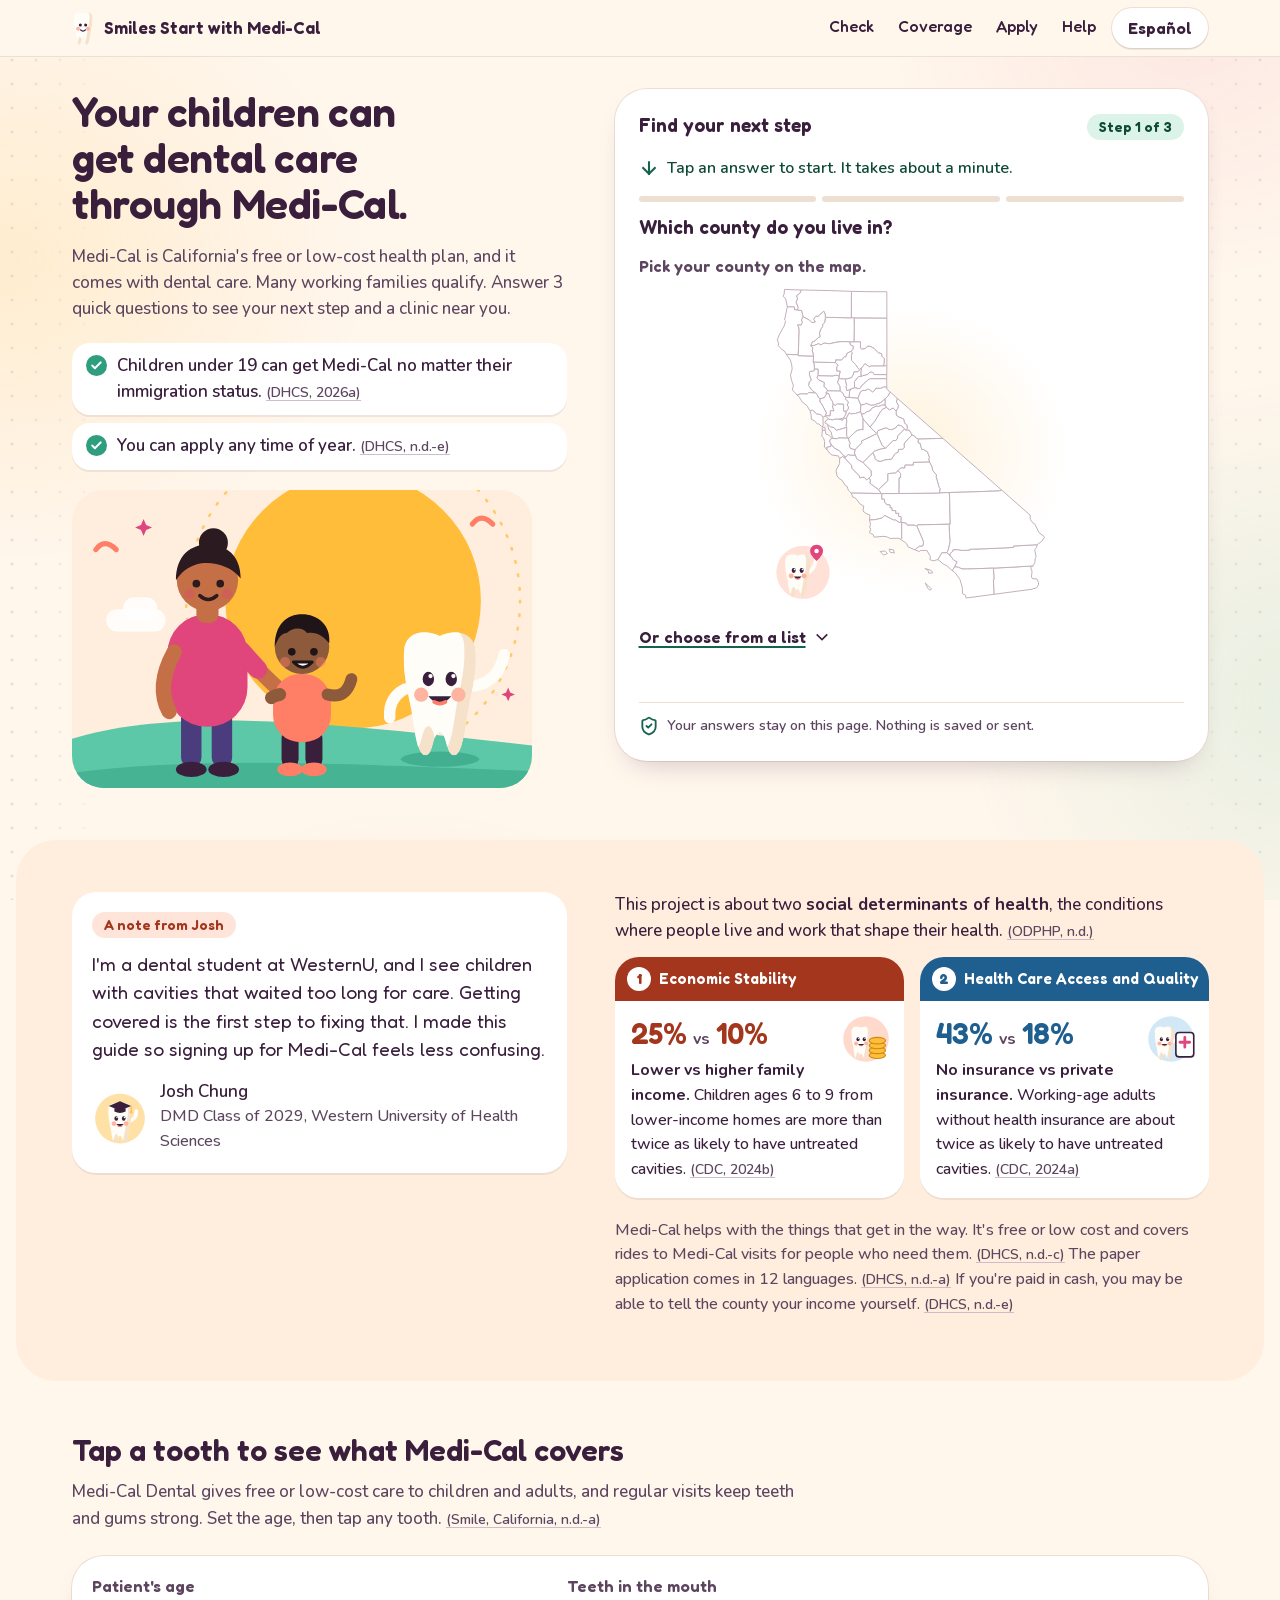
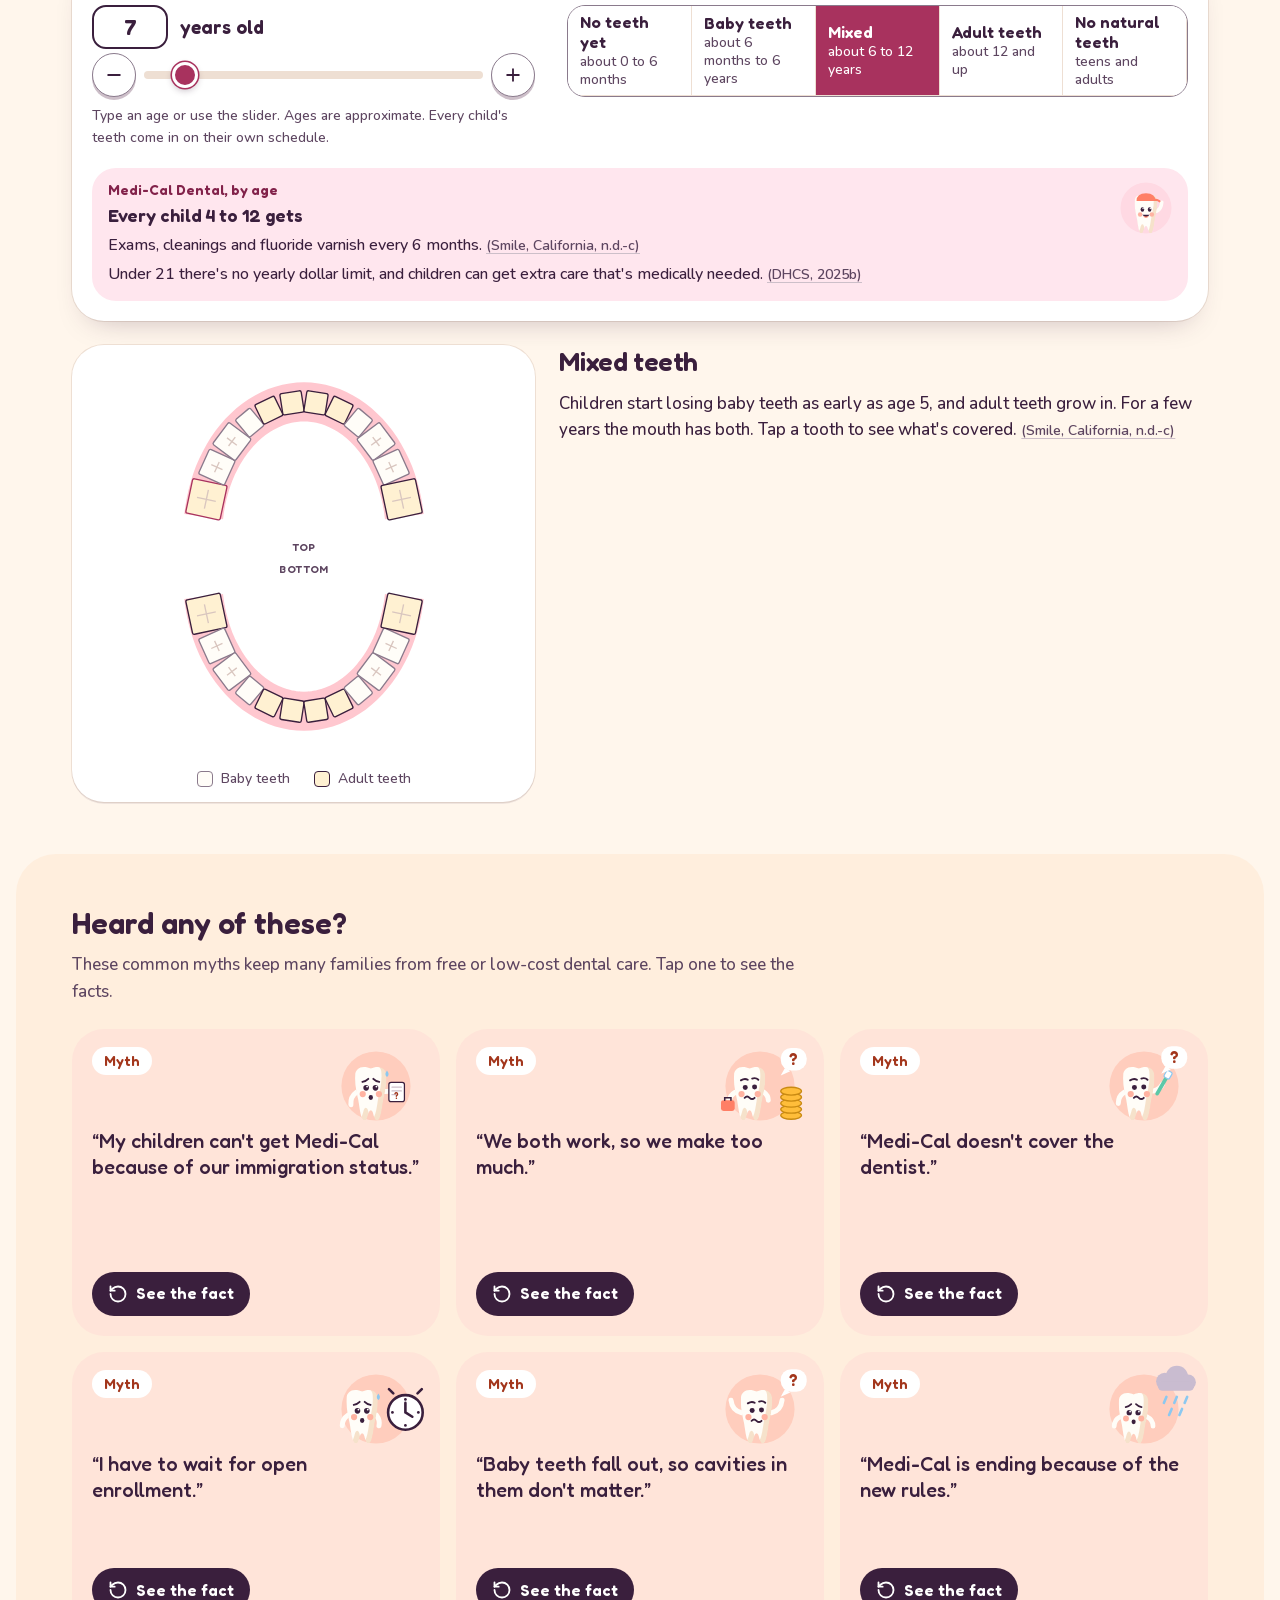
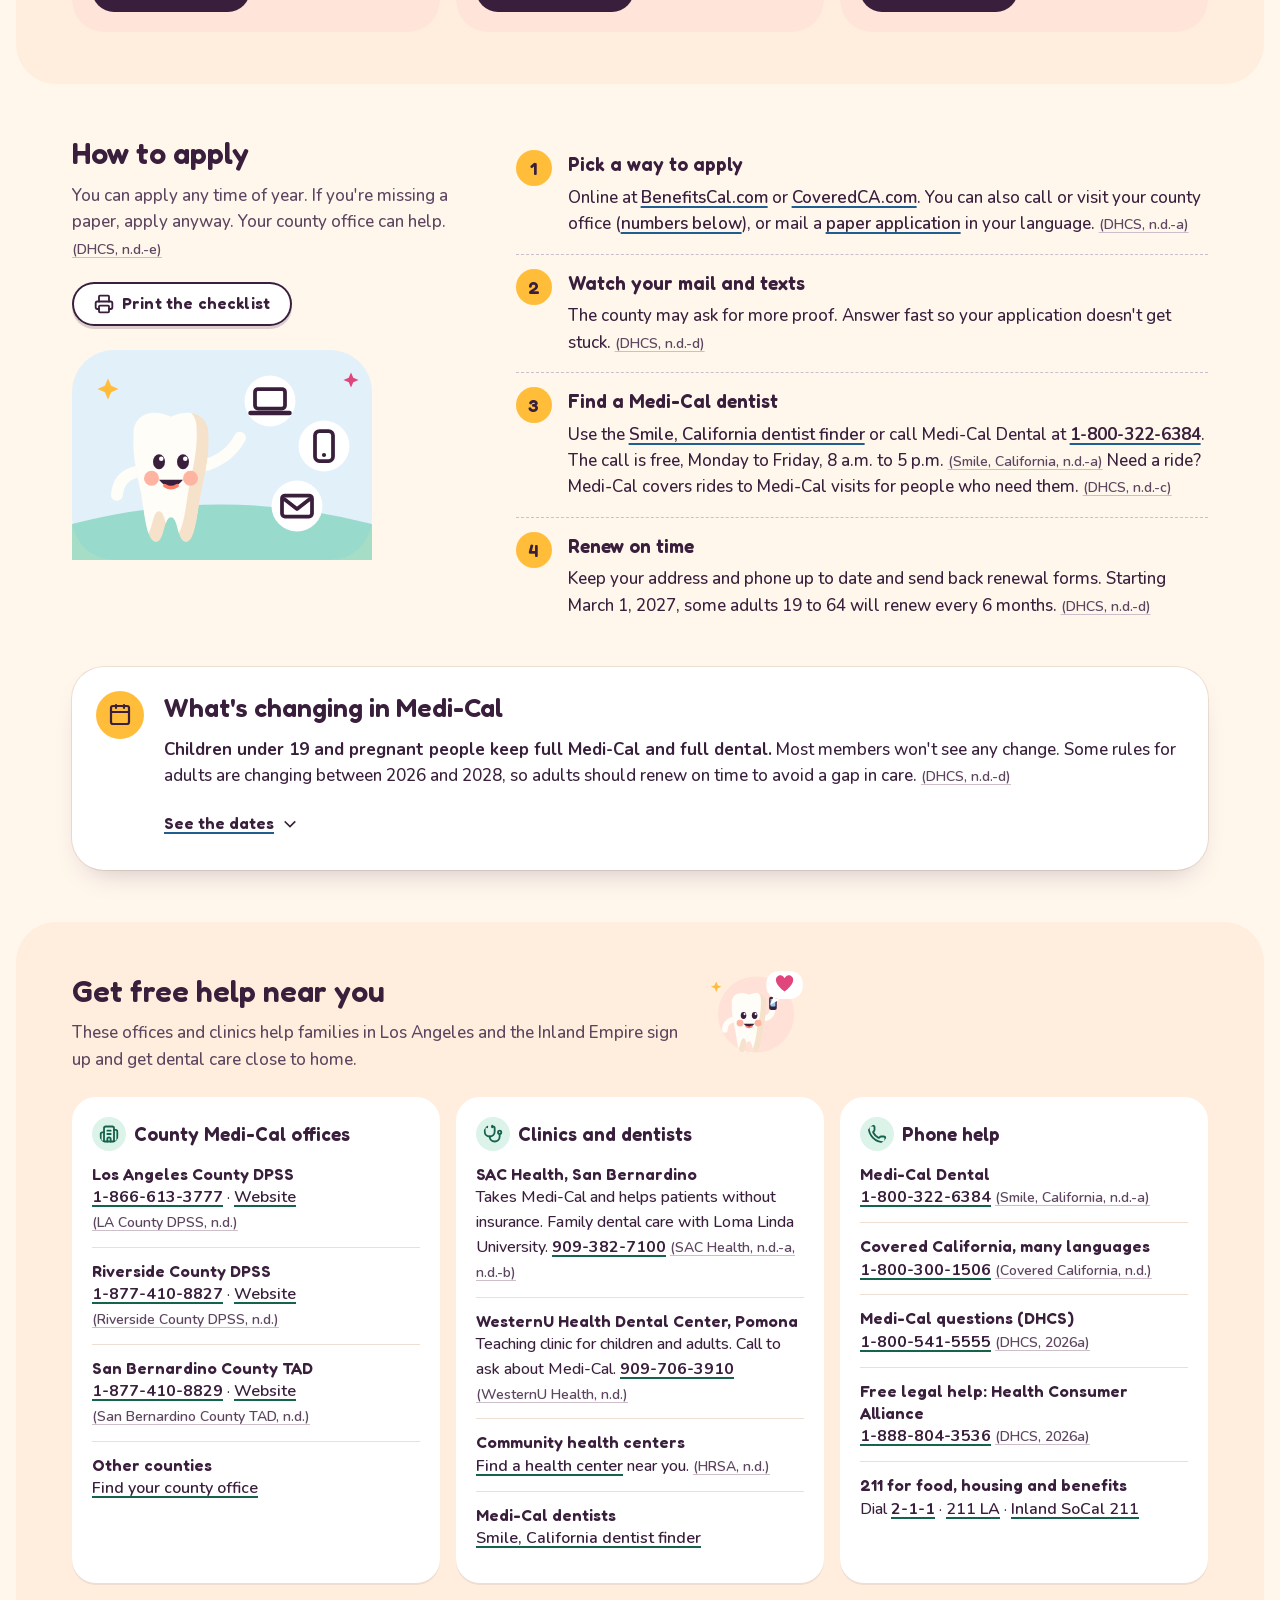
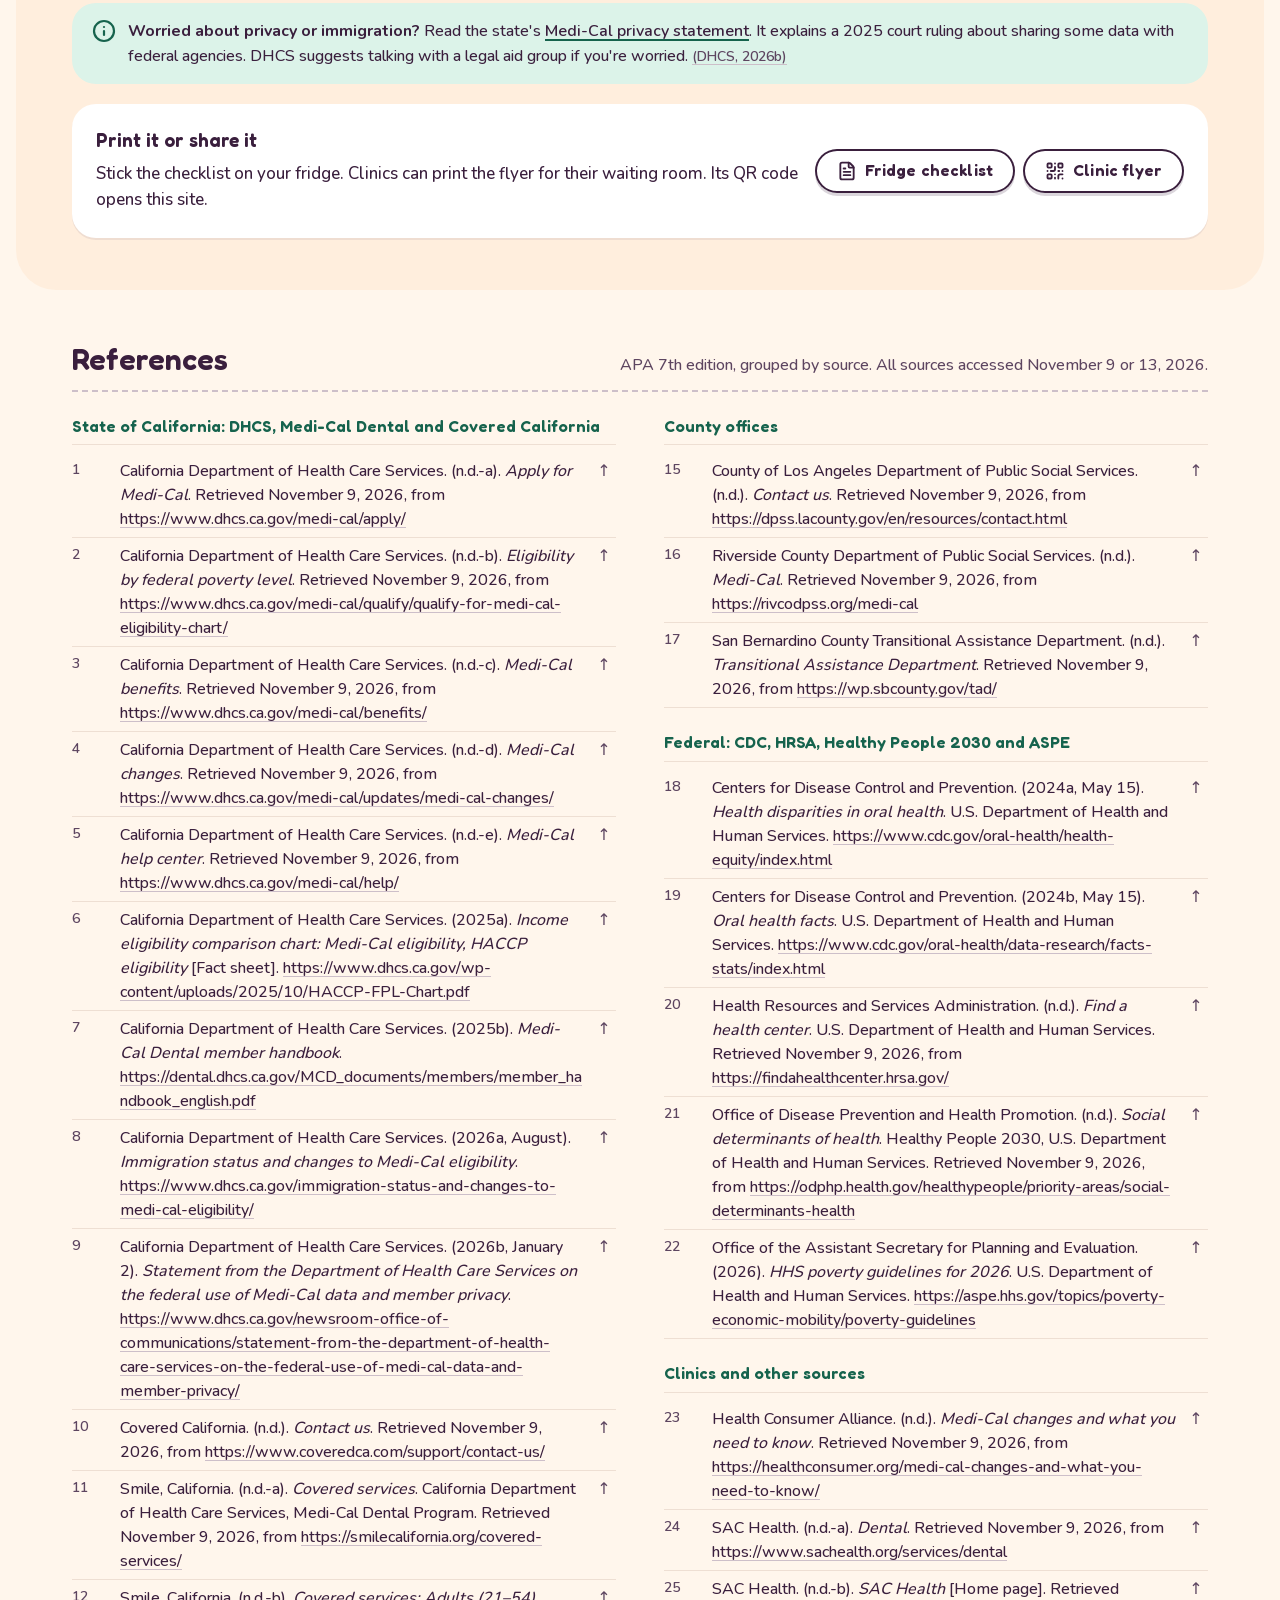
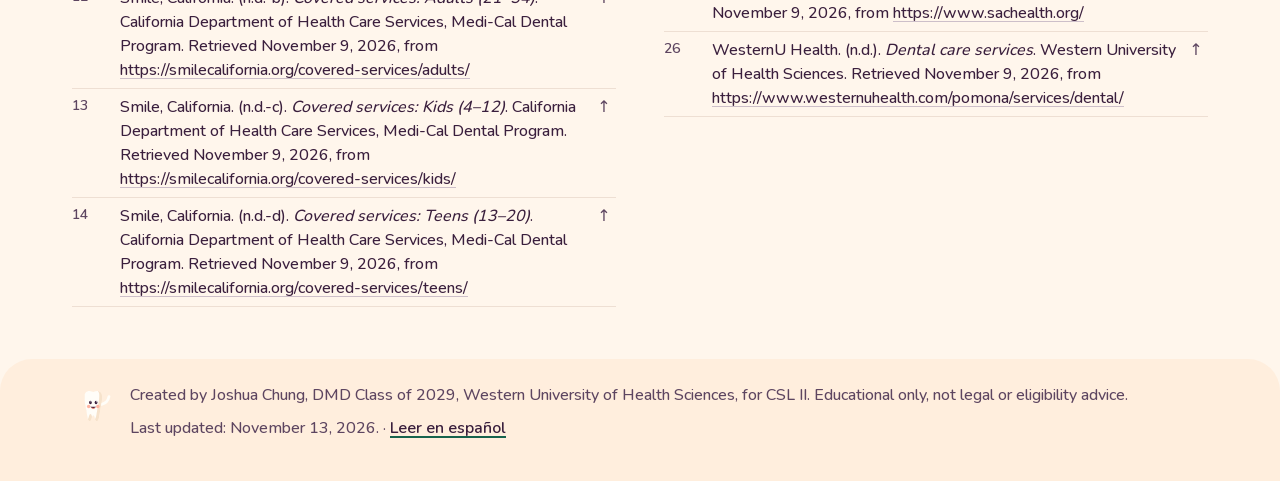
==== index.html @ 00271431 "v5: warm-character re-skin, tooth buddy illustrations site-wide (EN + ES) - Design system v5: cream " ====
<!doctype html>
<html lang="en">
<head>
<meta charset="utf-8">
<meta name="viewport" content="width=device-width, initial-scale=1">
<title>Smiles Start with Medi-Cal</title>
<meta name="description" content="A plain guide for California families without insurance. Answer 3 questions to see if your children can get Medi-Cal, what dental care it covers, and where to get help.">
<script>document.documentElement.classList.add("js");</script>
<script>try{if(!matchMedia("(prefers-reduced-motion: reduce)").matches&&!sessionStorage.getItem("csl2-splash")){sessionStorage.setItem("csl2-splash","1");document.documentElement.classList.add("splash-on")}}catch(e){}</script>
<link rel="preload" href="fonts/nunito.woff2" as="font" type="font/woff2" crossorigin>
<link rel="preload" href="fonts/fredoka.woff2" as="font" type="font/woff2" crossorigin>
<link rel="stylesheet" href="styles.css">
<link rel="alternate" hreflang="es" href="es/index.html">
<link rel="icon" href="data:image/svg+xml,%3Csvg xmlns='http://www.w3.org/2000/svg' viewBox='0 0 24 24' fill='%23fffdf8' stroke='%233a1f3d' stroke-width='2' stroke-linejoin='round'%3E%3Cpath d='M7 3C4.8 3 3 4.8 3 7.5c0 2.4 1 3.8 1.6 6 .6 2.5 1 6.5 2.9 6.5 1.7 0 1.6-4.5 4.5-4.5s2.8 4.5 4.5 4.5c1.9 0 2.3-4 2.9-6.5.6-2.2 1.6-3.6 1.6-6C21 4.8 19.2 3 17 3c-1.8 0-3 1-5 1S8.8 3 7 3z'/%3E%3C/svg%3E">
</head>
<body>
<div class="splash" aria-hidden="true">
  <!--ART:splash--><svg class="splash-art" viewBox="0 0 280 240" focusable="false"><circle class="sp-disc" cx="140" cy="122" r="94" fill="#ffe1a6"/><circle class="sp-ring" cx="140" cy="122" r="110" fill="none" stroke="#ffbd3a" stroke-width="2.5" stroke-dasharray="2 10" stroke-linecap="round"/><g class="sp-bud" transform="translate(41.6 37.7) scale(0.82)"><g class="wave"><path d="M168 118q34-6 42-44" fill="none" stroke="#fffdf8" stroke-width="16" stroke-linecap="round"/></g><path d="M72 122q-24 12-22 40" fill="none" stroke="#fffdf8" stroke-width="16" stroke-linecap="round"/><use href="#bd-body"/><g class="blink"><g fill="#3a1f3d"><ellipse cx="104" cy="108" rx="8" ry="10"/><ellipse cx="136" cy="108" rx="8" ry="10"/></g><circle cx="107" cy="104" r="3" fill="#fff"/><circle cx="139" cy="104" r="3" fill="#fff"/></g><path d="M104 132q16 20 32 0z" fill="#3a1f3d"/><path d="M112 140q8 5 16 0" fill="none" stroke="#ff7f66" stroke-width="5" stroke-linecap="round" stroke-linejoin="round"/></g><g class="sp-spark s1"><path d="M236 38L239.6 46.4L248 50L239.6 53.6L236 62L232.4 53.6L224 50L232.4 46.4Z" fill="#e0457b"/></g><g class="sp-spark s2"><path d="M44 64L47.0 71.0L54 74L47.0 77.0L44 84L41.0 77.0L34 74L41.0 71.0Z" fill="#ffbd3a"/></g><g class="sp-spark s3"><path d="M236 172L238.4 177.6L244 180L238.4 182.4L236 188L233.6 182.4L228 180L233.6 177.6Z" fill="#2f9d7e"/></g></svg><!--/ART:splash-->
</div>
<svg class="sprite" aria-hidden="true" focusable="false">
  <defs><!--ART:defs--><path id="bd-tooth" d="M70 70C70 45 95 36 120 48 145 36 170 45 170 70 172 100 165 125 160 150 155 180 152 215 140 215 128 215 130 182 120 182 110 182 112 215 100 215 88 215 85 180 80 150 75 125 68 100 70 70Z"/><clipPath id="bd-clip"><use href="#bd-tooth"/></clipPath><g id="bd-body"><g clip-path="url(#bd-clip)"><use href="#bd-tooth" fill="#f6e2cb"/><use href="#bd-tooth" fill="#fffdf8" transform="translate(-16 -8)"/></g><circle cx="94" cy="130" r="10" fill="#ffb3a1"/><circle cx="146" cy="130" r="10" fill="#ffb3a1"/></g><!--/ART:defs--></defs>
  <symbol id="i-tooth" viewBox="0 0 24 24"><path pathLength="1" d="M7 3C4.8 3 3 4.8 3 7.5c0 2.4 1 3.8 1.6 6 .6 2.5 1 6.5 2.9 6.5 1.7 0 1.6-4.5 4.5-4.5s2.8 4.5 4.5 4.5c1.9 0 2.3-4 2.9-6.5.6-2.2 1.6-3.6 1.6-6C21 4.8 19.2 3 17 3c-1.8 0-3 1-5 1S8.8 3 7 3z"/></symbol>
  <symbol id="i-phone" viewBox="0 0 24 24"><path d="M13.832 16.568a1 1 0 0 0 1.213-.303l.355-.465A2 2 0 0 1 17 15h3a2 2 0 0 1 2 2v3a2 2 0 0 1-2 2A18 18 0 0 1 2 4a2 2 0 0 1 2-2h3a2 2 0 0 1 2 2v3a2 2 0 0 1-.8 1.6l-.468.351a1 1 0 0 0-.292 1.233 14 14 0 0 0 6.392 6.384"/></symbol>
  <symbol id="i-pin" viewBox="0 0 24 24"><path d="M20 10c0 4.993-5.539 10.193-7.399 11.799a1 1 0 0 1-1.202 0C9.539 20.193 4 14.993 4 10a8 8 0 0 1 16 0"/><circle cx="12" cy="10" r="3"/></symbol>
  <symbol id="i-print" viewBox="0 0 24 24"><path d="M6 18H4a2 2 0 0 1-2-2v-5a2 2 0 0 1 2-2h16a2 2 0 0 1 2 2v5a2 2 0 0 1-2 2h-2"/><path d="M6 9V3a1 1 0 0 1 1-1h10a1 1 0 0 1 1 1v6"/><rect x="6" y="14" width="12" height="8" rx="1"/></symbol>
  <symbol id="i-check" viewBox="0 0 24 24"><path d="M20 6 9 17l-5-5"/></symbol>
  <symbol id="i-right" viewBox="0 0 24 24"><path d="M5 12h14"/><path d="m12 5 7 7-7 7"/></symbol>
  <symbol id="i-left" viewBox="0 0 24 24"><path d="m12 19-7-7 7-7"/><path d="M19 12H5"/></symbol>
  <symbol id="i-reset" viewBox="0 0 24 24"><path d="M3 12a9 9 0 1 0 9-9 9.75 9.75 0 0 0-6.74 2.74L3 8"/><path d="M3 3v5h5"/></symbol>
  <symbol id="i-shield" viewBox="0 0 24 24"><path d="M20 13c0 5-3.5 7.5-7.66 8.95a1 1 0 0 1-.67-.01C7.5 20.5 4 18 4 13V6a1 1 0 0 1 1-1c2 0 4.5-1.2 6.24-2.72a1.17 1.17 0 0 1 1.52 0C14.51 3.81 17 5 19 5a1 1 0 0 1 1 1z"/><path d="m9 12 2 2 4-4"/></symbol>
  <symbol id="i-qr" viewBox="0 0 24 24"><rect width="5" height="5" x="3" y="3" rx="1"/><rect width="5" height="5" x="16" y="3" rx="1"/><rect width="5" height="5" x="3" y="16" rx="1"/><path d="M21 16h-3a2 2 0 0 0-2 2v3"/><path d="M21 21v.01"/><path d="M12 7v3a2 2 0 0 1-2 2H7"/><path d="M3 12h.01"/><path d="M12 3h.01"/><path d="M12 16v.01"/><path d="M16 12h1"/><path d="M21 12v.01"/><path d="M12 21v-1"/></symbol>
  <symbol id="i-info" viewBox="0 0 24 24"><circle cx="12" cy="12" r="10"/><path d="M12 16v-4"/><path d="M12 8h.01"/></symbol>
  <symbol id="i-building" viewBox="0 0 24 24"><path d="M10 12h4"/><path d="M10 8h4"/><path d="M14 21v-3a2 2 0 0 0-4 0v3"/><path d="M6 10H4a2 2 0 0 0-2 2v7a2 2 0 0 0 2 2h16a2 2 0 0 0 2-2V9a2 2 0 0 0-2-2h-2"/><path d="M6 21V5a2 2 0 0 1 2-2h8a2 2 0 0 1 2 2v16"/></symbol>
  <symbol id="i-steth" viewBox="0 0 24 24"><path d="M11 2v2"/><path d="M5 2v2"/><path d="M5 3H4a2 2 0 0 0-2 2v4a6 6 0 0 0 12 0V5a2 2 0 0 0-2-2h-1"/><path d="M8 15a6 6 0 0 0 12 0v-3"/><circle cx="20" cy="10" r="2"/></symbol>
  <symbol id="i-file" viewBox="0 0 24 24"><path d="M6 22a2 2 0 0 1-2-2V4a2 2 0 0 1 2-2h8a2.4 2.4 0 0 1 1.704.706l3.588 3.588A2.4 2.4 0 0 1 20 8v12a2 2 0 0 1-2 2z"/><path d="M14 2v5a1 1 0 0 0 1 1h5"/><path d="M10 9H8"/><path d="M16 13H8"/><path d="M16 17H8"/></symbol>
  <symbol id="i-minus" viewBox="0 0 24 24"><path d="M5 12h14"/></symbol>
  <symbol id="i-plus" viewBox="0 0 24 24"><path d="M5 12h14"/><path d="M12 5v14"/></symbol>
  <symbol id="i-calendar" viewBox="0 0 24 24"><path d="M8 2v3"/><path d="M16 2v3"/><rect x="3" y="3" width="18" height="18" rx="2"/><path d="M3 9h18"/></symbol>
</svg>

<a class="skip" href="#main">Skip to main content</a>

<header class="site-header">
  <div class="wrap header-row">
    <a class="brand" href="#top">
      <!--ART:brand--><svg class="brand-mark" viewBox="62 32 116 188" aria-hidden="true" focusable="false"><use href="#bd-body"/><g fill="#3a1f3d"><circle cx="106" cy="110" r="8"/><circle cx="134" cy="110" r="8"/></g><path d="M107 136q13 13 26 0" fill="none" stroke="#3a1f3d" stroke-width="7" stroke-linecap="round" stroke-linejoin="round"/></svg><!--/ART:brand-->
      <span>Smiles Start with <span class="nowrap">Medi-Cal</span></span>
    </a>
    <nav class="site-nav" aria-label="Sections">
      <ul>
        <li><a href="#check">Check</a></li>
        <li><a href="#coverage">Coverage</a></li>
        <li><a href="#apply">Apply</a></li>
        <li><a href="#help">Help</a></li>
      </ul>
    </nav>
    <a class="lang" href="es/index.html" hreflang="es" lang="es">Español</a>
  </div>
</header>

<main id="main">
<div id="top"></div>

<!-- CHECK: hero + guided flow -->
<section id="check" class="hero" aria-labelledby="hero-h">
  <div class="wrap hero-grid">
    <div class="hero-copy">
      <h1 id="hero-h">Your children can get dental care through Medi-Cal.</h1>
      <p class="lead">Medi-Cal is California's free or low-cost health plan, and it comes with dental care. Many working families qualify. Answer 3 quick questions to see your next step and a clinic near you.</p>
      <ul class="facts">
        <li><svg class="ic" aria-hidden="true"><use href="#i-check"/></svg><span>Children under 19 can get Medi-Cal no matter their immigration status. <a class="cite" id="c-dhcs-imm-1" href="#ref-dhcs-imm">(DHCS, 2026a)</a></span></li>
        <li><svg class="ic" aria-hidden="true"><use href="#i-check"/></svg><span>You can apply any time of year. <a class="cite" id="c-dhcs-help-1" href="#ref-dhcs-help">(DHCS, n.d.-e)</a></span></li>
      </ul>
      <!--ART:hero--><div class="hero-art" aria-hidden="true"><svg class="hero-scene" viewBox="0 60 540 350" aria-hidden="true" focusable="false"><rect y="60" width="540" height="350" fill="#ffeedd"/><circle cx="330" cy="190" r="150" fill="#ffbd3a"/><circle cx="330" cy="190" r="196" fill="none" stroke="#ffbd3a" stroke-width="3" stroke-dasharray="2 14" stroke-linecap="round" opacity=".7"/><path d="M28 130q10-14 24 0M470 100q10-14 24 0" fill="none" stroke="#ff7f66" stroke-width="6" stroke-linecap="round" stroke-linejoin="round"/><path d="M84 94L87.0 101.0L94 104L87.0 107.0L84 114L81.0 107.0L74 104L81.0 101.0Z" fill="#e0457b"/><path d="M512 292L514.4 297.6L520 300L514.4 302.4L512 308L509.6 302.4L504 300L509.6 297.6Z" fill="#e0457b"/><rect x="40" y="200" width="70" height="26" rx="13" fill="#fff" opacity=".85"/><rect x="60" y="186" width="40" height="26" rx="13" fill="#fff" opacity=".85"/><path d="M0 352C120 316 280 330 540 360V410H0Z" fill="#5cc8a8"/><path d="M0 392C160 372 320 382 540 390V410H0Z" fill="#46b393"/><g><rect x="128" y="316" width="24" height="70" rx="12" fill="#4b3c7d"/><rect x="164" y="316" width="24" height="70" rx="12" fill="#4b3c7d"/><ellipse cx="140" cy="388" rx="18" ry="9" fill="#3a1f3d"/><ellipse cx="178" cy="388" rx="18" ry="9" fill="#3a1f3d"/><rect x="112" y="206" width="94" height="132" rx="46" fill="#e0457b"/><path d="M120 250q-22 40-6 70" fill="none" stroke="#c46f45" stroke-width="18" stroke-linecap="round"/><path d="M198 248q30 34 52 52" fill="none" stroke="#c46f45" stroke-width="18" stroke-linecap="round"/><path d="M198 248q28 32 44 46" fill="none" stroke="#e0457b" stroke-width="22" stroke-linecap="round" stroke-dasharray="30 200"/><rect x="146" y="188" width="26" height="28" rx="10" fill="#c46f45"/><circle cx="159" cy="166" r="36" fill="#c46f45"/><path d="M122 166c0-30 18-42 38-42s38 12 38 40c-10-14-30-20-46-18-12 2-22 8-30 20z" fill="#2b1a1f"/><circle cx="166" cy="122" r="17" fill="#2b1a1f"/><g class="blink"><circle cx="146" cy="170" r="4.5" fill="#2b1a1f"/><circle cx="174" cy="170" r="4.5" fill="#2b1a1f"/></g><path d="M150 184q10 9 20 0" fill="none" stroke="#2b1a1f" stroke-width="4" stroke-linecap="round"/><circle cx="138" cy="182" r="6" fill="#e0457b" opacity=".35"/><circle cx="182" cy="182" r="6" fill="#e0457b" opacity=".35"/></g><g><rect x="246" y="342" width="20" height="44" rx="10" fill="#3a1f3d"/><rect x="274" y="342" width="20" height="44" rx="10" fill="#3a1f3d"/><ellipse cx="256" cy="388" rx="15" ry="8" fill="#ff7f66"/><ellipse cx="284" cy="388" rx="15" ry="8" fill="#ff7f66"/><rect x="236" y="276" width="68" height="80" rx="32" fill="#ff7f66"/><path d="M244 300q-8 2-10 4" fill="none" stroke="#8d5a3b" stroke-width="15" stroke-linecap="round"/><path d="M300 300q22 6 28-18" fill="none" stroke="#8d5a3b" stroke-width="14" stroke-linecap="round"/><circle cx="270" cy="244" r="32" fill="#8d5a3b"/><path d="M238 244c0-26 14-38 32-38s34 12 32 34c-8-10-16-14-26-12-6-8-18-6-24 0-6 0-10 6-14 16z" fill="#1f1418"/><g class="blink"><circle cx="258" cy="250" r="4.5" fill="#1f1418"/><circle cx="284" cy="250" r="4.5" fill="#1f1418"/></g><path d="M260 262q11 12 22 0z" fill="#fff" stroke="#1f1418" stroke-width="3.5" stroke-linejoin="round"/><circle cx="250" cy="262" r="6" fill="#ff7f66" opacity=".45"/><circle cx="292" cy="262" r="6" fill="#ff7f66" opacity=".45"/></g><ellipse cx="432" cy="376" rx="46" ry="9" fill="#2f9d7e" opacity=".55"/></svg><svg class="hero-buddy" viewBox="370 180 170 200" aria-hidden="true" focusable="false"><g transform="translate(331.2 191.4) scale(0.84)"><g class="wave"><path d="M168 118q34-6 42-44" fill="none" stroke="#fffdf8" stroke-width="16" stroke-linecap="round"/></g><path d="M72 122q-24 12-22 40" fill="none" stroke="#fffdf8" stroke-width="16" stroke-linecap="round"/><use href="#bd-body"/><g class="blink"><g fill="#3a1f3d"><ellipse cx="104" cy="108" rx="8" ry="10"/><ellipse cx="136" cy="108" rx="8" ry="10"/></g><circle cx="107" cy="104" r="3" fill="#fff"/><circle cx="139" cy="104" r="3" fill="#fff"/></g><path d="M104 132q16 20 32 0z" fill="#3a1f3d"/><path d="M112 140q8 5 16 0" fill="none" stroke="#ff7f66" stroke-width="5" stroke-linecap="round" stroke-linejoin="round"/></g></svg></div><!--/ART:hero-->
    </div>

    <div class="flow" id="flow">
      <noscript><p class="flow-noscript">This check needs JavaScript. You can still read the <a href="#coverage">coverage</a>, <a href="#apply">how to apply</a> and <a href="#help">where to get help</a> sections below.</p></noscript>
      <div class="flow-head">
        <p class="flow-title">Find your next step</p>
        <p class="flow-progress" id="flow-progress" aria-live="polite" data-done="All set">Step 1 of 3</p>
      </div>
      <p class="flow-hint">Tap an answer to start. It takes about a minute.</p>
      <div class="flow-bar" aria-hidden="true"><span></span><span></span><span></span></div>

      <fieldset class="step" data-step="1">
        <legend tabindex="-1">Which county do you live in?</legend>
        <!--MAP-->
        <div class="county-map" data-label="{name} County">
          <p class="map-label" aria-hidden="true" data-idle="Pick your county on the map.">Pick your county on the map.</p>
          <div class="map-box">
            <svg class="ca-map" viewBox="0 0 400 461" role="group" aria-label="Map of California's 58 counties. Pick yours.">
              <g class="ctys"><path id="cty-06001" class="cty" d="M76.1 201.8 78.4 210.3 81.6 213 83.4 220.8 86.1 223 90.5 223.4 93.1 222.1 107.8 222.5 104.7 219.5 104.8 206.3 89.4 210.7 86.2 206.8 81.2 205.8Z" data-county="other" data-name="Alameda" tabindex="0" role="button" aria-label="Alameda County"/><path id="cty-06003" class="cty" d="M161.5 164.1 161.5 173.3 163.5 177 168.4 180.7 173.5 177.9 177.9 182.2 180.8 178.1 181.5 173.8 178.6 168.8 179.8 163.5 167.8 153 168.7 154.6 165.5 160.6Z" data-county="other" data-name="Alpine" tabindex="0" role="button" aria-label="Alpine County"/><path id="cty-06005" class="cty" d="M125.4 173.2 125.3 183.3 126.5 186.9 130.8 186.3 133.6 183.9 140.3 181.4 141.2 178.7 148.2 175.1 151.7 175.5 156.3 173.8 161.5 173.3 161.5 164.1 155.2 169.7 144.9 173.2 140.5 173.6 133.6 170.7 130.7 172.5Z" data-county="other" data-name="Amador" tabindex="0" role="button" aria-label="Amador County"/><path id="cty-06007" class="cty" d="M111.1 93.8 105.6 96.2 103.3 101.9 101.1 101.7 97.3 106.5 88.4 106.3 88.3 110.5 91.7 114.5 90 116.6 89.9 123.2 95 123.2 93.6 130.5 92.9 134.4 103.5 135 111.6 133 114.4 128.9 115.6 124.3 121.4 124.1 124.1 120.7 121.9 119.2 117.8 113.1 111.9 107.3 111.7 100.4 113.2 95.9Z" data-county="other" data-name="Butte" tabindex="0" role="button" aria-label="Butte County"/><path id="cty-06009" class="cty" d="M126.5 186.9 129 194 139.3 206 146.5 197.4 153.9 184.9 157.5 179.9 163.5 177 161.5 173.3 156.3 173.8 151.7 175.5 148.2 175.1 141.2 178.7 140.3 181.4 133.6 183.9 130.8 186.3Z" data-county="other" data-name="Calaveras" tabindex="0" role="button" aria-label="Calaveras County"/><path id="cty-06011" class="cty" d="M62 129.8 60.5 133.1 63.5 136.4 71.5 140.1 70.8 145.9 73.8 148.1 76.3 152.3 95.2 152.7 94.9 145.6 91.4 140.3 92.9 134.4 93.6 130.5 89.3 129 84.5 130.2Z" data-county="other" data-name="Colusa" tabindex="0" role="button" aria-label="Colusa County"/><path id="cty-06013" class="cty" d="M78.1 194 74.1 196.4 72.3 199.8 76.1 201.8 81.2 205.8 86.2 206.8 89.4 210.7 104.8 206.3 104 204.1 105 196.6 104.2 192.9 100.7 192.9 98.3 195.9 93.4 194.1 88.7 194 83.4 195.3Z" data-county="other" data-name="Contra Costa" tabindex="0" role="button" aria-label="Contra Costa County"/><path id="cty-06015" class="cty" d="M12.6 2 12 9.3 10.5 12.3 14.4 16 16.8 27.8 27.5 28.3 27.3 32.4 31.3 32.4 33.1 29 29.9 21.2 31.9 15.9 30.6 11.4 35.8 7.5 37.6 2.9 26.6 2.7Z" data-county="other" data-name="Del Norte" tabindex="0" role="button" aria-label="Del Norte County"/><path id="cty-06017" class="cty" d="M164.1 146.5 158.8 146.5 155.2 148.6 147.8 148.4 146.5 151.4 143 153.8 136.8 149.5 131.9 151.9 128.9 151.4 125.1 153.6 121.2 163.4 125.4 173.2 130.7 172.5 133.6 170.7 140.5 173.6 144.9 173.2 155.2 169.7 161.5 164.1 165.5 160.6 168.7 154.6 167.8 153 164.2 149.8Z" data-county="other" data-name="El Dorado" tabindex="0" role="button" aria-label="El Dorado County"/><path id="cty-06019" class="cty" d="M128.7 258.5 140.8 270.8 141 278.4 137.8 281.4 139.8 284.5 138.9 289.1 151.9 298.8 165.8 285.6 165.8 275 177.2 274.1 180.8 270.8 184.9 266.6 191.1 266.6 191.1 262.4 203.5 262.5 203.5 258.4 227.6 257.9 226.4 253.6 227.5 251 224.4 242.8 218.4 239.2 215.9 239 213.5 230 210.7 229.3 211.1 223.5 208 222.8 205.6 219.4 201.6 217.7 191.6 228 189.7 231.1 190 236.1 187.8 238.9 181.4 239.1 181 243 176.1 245.6 171.2 253.5 161.1 254.6 155.2 256.8 150.6 256 146.6 252.7 146.8 250.4 143.3 244Z" data-county="other" data-name="Fresno" tabindex="0" role="button" aria-label="Fresno County"/><path id="cty-06021" class="cty" d="M55.2 109.6 56.7 113.9 56.8 120.1 62.4 120.3 62 129.8 84.5 130.2 89.3 129 93.6 130.5 95 123.2 89.9 123.2 90 116.6 91.7 114.5 88.3 110.5Z" data-county="other" data-name="Glenn" tabindex="0" role="button" aria-label="Glenn County"/><path id="cty-06023" class="cty" d="M16.8 27.8 12.7 47.5 14.2 48.8 12.2 56 5.3 68.2 2 76.7 4 82.7 3.3 85.3 9.5 91.9 12.3 93.2 15.3 98.3 33 99 34.3 64.5 34 59.2 32.2 54.6 37 55.1 39.1 51.1 37.9 47.4 40.1 42.5 38 33.4 31.3 32.4 27.3 32.4 27.5 28.3Z" data-county="other" data-name="Humboldt" tabindex="0" role="button" aria-label="Humboldt County"/><path id="cty-06025" class="cty" d="M322.1 415 323 431.9 322.1 431.9 322.9 453.8 379.1 446.3 386.3 444 388.9 439.6 388.9 436.3 386.5 431 380.2 430.8 378.5 428.1 379.3 419.7 377.1 413.7 380.9 411.7 347 413.8Z" data-county="other" data-name="Imperial" tabindex="0" role="button" aria-label="Imperial County"/><path id="cty-06027" class="cty" d="M211.1 223.5 210.7 229.3 213.5 230 215.9 239 218.4 239.2 224.4 242.8 227.5 251 226.4 253.6 227.6 257.9 231 265.1 232.1 270.3 237.7 276.9 237.1 279.3 241.7 295.5 242.9 296.8 242.2 303.7 256.8 303 284.2 302.3 331.1 300.6 334.5 299.6 326.4 292.5 273.4 245.9 247.2 222.8Z" data-county="other" data-name="Inyo" tabindex="0" role="button" aria-label="Inyo County"/><path id="cty-06029" class="cty" d="M156.6 304.5 156.6 312.9 160.8 313 160.8 317.2 164.5 321.4 168.9 321.4 168.9 325.6 171.7 325.6 171.7 329.8 177.3 329.9 177.3 334.1 181.8 333.8 181.5 338.2 185.1 338.8 185.1 347.2 186.2 347.2 192.9 348.6 194.3 351.3 204.7 351.4 208.6 352.4 209.6 351 256.7 349.9 258.1 349.9 257.3 314.2 256.8 303 242.2 303.7 182.3 304.5Z" data-county="other" data-name="Kern" tabindex="0" role="button" aria-label="Kern County"/><path id="cty-06031" class="cty" d="M151.9 298.8 155.8 304.5 156.6 304.5 182.3 304.5 182.5 281.3 184.6 281.3 184.6 275 180.8 270.8 177.2 274.1 165.8 275 165.8 285.6Z" data-county="other" data-name="Kings" tabindex="0" role="button" aria-label="Kings County"/><path id="cty-06033" class="cty" d="M56.8 120.1 56.5 122.6 50.1 123.6 49.4 128.2 52.2 136.6 49 139.5 48.3 144.4 52.4 150.5 58.1 155.4 60.8 157.7 62.7 162.1 65.2 164.2 71.3 162.7 74.9 157 74.2 155.2 76.3 152.3 73.8 148.1 70.8 145.9 71.5 140.1 63.5 136.4 60.5 133.1 62 129.8 62.4 120.3Z" data-county="other" data-name="Lake" tabindex="0" role="button" aria-label="Lake County"/><path id="cty-06035" class="cty" d="M115.7 44.2 115.9 58.4 115.4 79.8 125.2 79.8 125 89 127.2 90.7 132 89.8 136 86.2 140.2 86.7 145.3 89.5 151.6 96 156.4 97.4 156.7 100.9 160.2 104.5 160.2 111.5 158.7 115.6 164.2 114.9 164.3 77.5 164.2 44.5Z" data-county="other" data-name="Lassen" tabindex="0" role="button" aria-label="Lassen County"/><path id="cty-06037" class="cty" d="M220.5 415.4 225.2 418.1 226.2 422.5 232.5 422 230.1 418.6ZM220.8 436.8 225.3 445.4 228.2 447.8 230.5 445.9ZM208.6 352.4 218.6 376.2 217.5 382.2 212.6 382.3 206.6 386.8 206.4 388.2 212.1 390.3 214.5 388.8 223.5 388.8 228.7 397.7 228.1 402.5 232.9 404.2 239.9 402.3 245.7 392.4 253.1 392.2 255.1 388.5 258.1 375.6 257 362.7 256.7 349.9 209.6 351Z" data-county="la" data-name="Los Angeles" tabindex="0" role="button" aria-label="Los Angeles County"/><path id="cty-06039" class="cty" d="M143.3 244 146.8 250.4 146.6 252.7 150.6 256 155.2 256.8 161.1 254.6 171.2 253.5 176.1 245.6 181 243 181.4 239.1 187.8 238.9 190 236.1 189.7 231.1 191.6 228 201.6 217.7 197.6 210.6 192.1 210.4 190.6 208.6 180.1 219.1 180.1 222.3 177.6 226 173.3 226 162.2 237.3 155.4 238.3 145.9 241.5Z" data-county="other" data-name="Madera" tabindex="0" role="button" aria-label="Madera County"/><path id="cty-06041" class="cty" d="M50.4 181.9 52.1 187.7 52.4 194.7 56.9 196.5 61.3 201.6 63.1 201.1 67.8 205.4 69.8 204.8 69.6 191.4 66.7 187.6 60.3 186.4 54.1 180.8Z" data-county="other" data-name="Marin" tabindex="0" role="button" aria-label="Marin County"/><path id="cty-06043" class="cty" d="M190.6 208.6 186.1 204.3 180.7 202.7 176.9 207.5 171.5 209.7 167.8 209.6 163.2 207 151 211.2 149.4 215.6 157.3 233.5 162.2 237.3 173.3 226 177.6 226 180.1 222.3 180.1 219.1Z" data-county="other" data-name="Mariposa" tabindex="0" role="button" aria-label="Mariposa County"/><path id="cty-06045" class="cty" d="M15.3 98.3 21.3 106.7 23.3 113.9 23.9 120.3 21.4 129.1 23 136.7 25.7 144.3 24.3 151 31.2 158.4 37.5 156.8 46.2 157 48.4 155 58.1 155.4 52.4 150.5 48.3 144.4 49 139.5 52.2 136.6 49.4 128.2 50.1 123.6 56.5 122.6 56.8 120.1 56.7 113.9 55.2 109.6 55.6 100.9 33 100.2 33 99Z" data-county="other" data-name="Mendocino" tabindex="0" role="button" aria-label="Mendocino County"/><path id="cty-06047" class="cty" d="M117 239.4 116.2 244.6 117.3 247.7 120.1 253.8 128.7 258.5 143.3 244 145.9 241.5 155.4 238.3 162.2 237.3 157.3 233.5 149.4 215.6 126.5 226.7 127.2 229.3Z" data-county="other" data-name="Merced" tabindex="0" role="button" aria-label="Merced County"/><path id="cty-06049" class="cty" d="M112.1 5 111.7 7.3 111.5 44.2 115.7 44.2 164.2 44.5 164.2 5.6 132.5 5.4Z" data-county="other" data-name="Modoc" tabindex="0" role="button" aria-label="Modoc County"/><path id="cty-06051" class="cty" d="M177.9 182.2 178.1 188.4 181.5 191 189 193.9 190.5 200.4 193.6 202.3 194.6 207.7 192.1 210.4 197.6 210.6 201.6 217.7 205.6 219.4 208 222.8 211.1 223.5 247.2 222.8 224.1 202.5 196.1 177.9 189.5 172 179.8 163.5 178.6 168.8 181.5 173.8 180.8 178.1Z" data-county="other" data-name="Mono" tabindex="0" role="button" aria-label="Mono County"/><path id="cty-06053" class="cty" d="M94.3 252.7 94.2 260.1 88.9 270.2 90.5 278.3 93.6 282.4 97.3 284.3 102.7 292.6 105.5 293.9 107 299.4 111.5 303.8 155.8 304.5 151.9 298.8 138.9 289.1 139.8 284.5 137.8 281.4 134.5 284.4 130.5 280.1 123.7 281.1 123.7 278.5 112.7 267.2 111.9 262.7 100.8 250.7 98.6 249.5Z" data-county="other" data-name="Monterey" tabindex="0" role="button" aria-label="Monterey County"/><path id="cty-06055" class="cty" d="M65.2 164.2 64.9 169.1 66.7 170.1 74.6 185 72.9 189.3 80.2 189.5 80.7 181.8 86 181.9 83.8 176.3 84.7 172.3 83.7 167.9 80.5 163.2 78.2 156.4 74.2 155.2 74.9 157 71.3 162.7Z" data-county="other" data-name="Napa" tabindex="0" role="button" aria-label="Napa County"/><path id="cty-06057" class="cty" d="M126 130.7 122.1 131.2 116.3 138.3 116.2 147.8 124.2 149.2 127.5 144.2 137 135.7 140.1 134.4 164 134.5 164.1 128.3 145.5 128.2 143.4 124.9 139.6 124.4 135.9 127.8Z" data-county="other" data-name="Nevada" tabindex="0" role="button" aria-label="Nevada County"/><path id="cty-06059" class="cty" d="M253.1 392.2 245.7 392.4 239.9 402.3 247.6 408.7 253.5 411.7 261.3 418.9 264.6 413.1 268.3 405.6 263.5 403.3 257.6 395.7Z" data-county="other" data-name="Orange" tabindex="0" role="button" aria-label="Orange County"/><path id="cty-06061" class="cty" d="M111.1 149.5 109 152.9 108.3 162.1 121.2 163.4 125.1 153.6 128.9 151.4 131.9 151.9 136.8 149.5 143 153.8 146.5 151.4 147.8 148.4 155.2 148.6 158.8 146.5 164.1 146.5 164.1 144.3 164 141.8 164 134.5 140.1 134.4 137 135.7 127.5 144.2 124.2 149.2 116.2 147.8Z" data-county="other" data-name="Placer" tabindex="0" role="button" aria-label="Placer County"/><path id="cty-06063" class="cty" d="M109.1 79.6 110 84.3 114.7 86.3 113.7 90.9 111.1 93.8 113.2 95.9 111.7 100.4 111.9 107.3 117.8 113.1 121.9 119.2 124.1 120.7 126.6 118.7 131.8 112.2 138.9 117.1 139.9 115.6 158.7 115.6 160.2 111.5 160.2 104.5 156.7 100.9 156.4 97.4 151.6 96 145.3 89.5 140.2 86.7 136 86.2 132 89.8 127.2 90.7 125 89 125.2 79.8 115.4 79.8Z" data-county="other" data-name="Plumas" tabindex="0" role="button" aria-label="Plumas County"/><path id="cty-06065" class="cty" d="M386.8 380.3 351.6 382.3 351.7 384.4 312.3 386.2 287.1 387 287.2 388.4 275.9 388.8 269.3 387.6 262 387.8 262 389.9 258.2 393.1 257.6 395.7 263.5 403.3 268.3 405.6 264.6 413.1 270.2 413.7 275.5 416.3 284 416.3 322.1 415 347 413.8 380.9 411.7 383.4 406.9 384.1 400 385.4 398.8 383.3 387.9 386 384.3Z" data-county="riv" data-name="Riverside" tabindex="0" role="button" aria-label="Riverside County"/><path id="cty-06067" class="cty" d="M103.9 182.3 103 188 99.1 193.3 93.4 194.1 98.3 195.9 100.7 192.9 104.2 192.9 108.4 185 110.7 186.4 117.8 185.9 125.3 183.3 125.4 173.2 121.2 163.4 108.3 162.1 103.8 161.9 102.6 164.2 107.3 169.2 105.3 173.2 107.4 176.3 106.6 180.1Z" data-county="other" data-name="Sacramento" tabindex="0" role="button" aria-label="Sacramento County"/><path id="cty-06069" class="cty" d="M100.8 250.7 111.9 262.7 112.7 267.2 123.7 278.5 123.7 281.1 130.5 280.1 134.5 284.4 137.8 281.4 141 278.4 140.8 270.8 128.7 258.5 120.1 253.8 117.3 247.7 109.5 247.6 106.8 246.5 103.2 250.5Z" data-county="other" data-name="San Benito" tabindex="0" role="button" aria-label="San Benito County"/><path id="cty-06071" class="cty" d="M256.7 349.9 257 362.7 258.1 375.6 255.1 388.5 253.1 392.2 257.6 395.7 258.2 393.1 262 389.9 262 387.8 269.3 387.6 275.9 388.8 287.2 388.4 287.1 387 312.3 386.2 351.7 384.4 351.6 382.3 386.8 380.3 393.7 375.3 398 368.9 389.5 362.2 383.6 349.9 380.2 347.6 376.8 342.9 376.4 336.4 334.5 299.6 331.1 300.6 284.2 302.3 256.8 303 257.3 314.2 258.1 349.9Z" data-county="sb" data-name="San Bernardino" tabindex="0" role="button" aria-label="San Bernardino County"/><path id="cty-06073" class="cty" d="M261.3 418.9 265 421.3 272.4 431.4 275.9 443.1 276.4 453 280.8 454.9 281.5 459.3 322.9 453.8 322.1 431.9 323 431.9 322.1 415 284 416.3 275.5 416.3 270.2 413.7 264.6 413.1Z" data-county="other" data-name="San Diego" tabindex="0" role="button" aria-label="San Diego County"/><path id="cty-06075" class="cty" d="M72.9 210.9 72.4 205.9 68.3 207.3 68.7 210.8Z" data-county="other" data-name="San Francisco" tabindex="0" role="button" aria-label="San Francisco County"/><path id="cty-06077" class="cty" d="M104.2 192.9 105 196.6 104 204.1 104.8 206.3 104.7 219.5 107.8 222.5 116.8 213.8 120.3 211.2 126.7 209.5 129 210.4 129 194 126.5 186.9 125.3 183.3 117.8 185.9 110.7 186.4 108.4 185Z" data-county="other" data-name="San Joaquin" tabindex="0" role="button" aria-label="San Joaquin County"/><path id="cty-06079" class="cty" d="M111.5 303.8 113.8 309.7 118.4 311.7 124.7 320.1 130 322.9 128.9 330.4 133.2 333.9 139.1 336.5 138.5 343.7 147.1 343.2 157 340.7 161 337 174.3 343.8 177.1 343.8 182.6 347.4 185.1 347.2 185.1 338.8 181.5 338.2 181.8 333.8 177.3 334.1 177.3 329.9 171.7 329.8 171.7 325.6 168.9 325.6 168.9 321.4 164.5 321.4 160.8 317.2 160.8 313 156.6 312.9 156.6 304.5 155.8 304.5Z" data-county="other" data-name="San Luis Obispo" tabindex="0" role="button" aria-label="San Luis Obispo County"/><path id="cty-06081" class="cty" d="M68.7 210.8 67.9 219.8 70.3 221.8 72.1 227.7 71.7 235.5 75.9 239.9 75.1 236.1 81.5 234.8 81.6 231.4 79.7 227.8 80.3 224.5 83.1 222.8 77.7 217.5 73.9 216.5 72.9 210.9Z" data-county="other" data-name="San Mateo" tabindex="0" role="button" aria-label="San Mateo County"/><path id="cty-06083" class="cty" d="M167.5 386.9 169.3 391.6 175.4 392.6 174 387.9ZM154.3 390.5 159.3 395.7 165.2 393.4 161.3 389.5ZM138.5 343.7 140 350 138.9 354.2 140.3 357.3 138.5 362.6 143.9 365.4 145.4 369.1 158.6 367.9 163.9 368.5 169.2 371 181.8 370.7 185 372.5 186.3 371.2 186.2 347.2 185.1 347.2 182.6 347.4 177.1 343.8 174.3 343.8 161 337 157 340.7 147.1 343.2Z" data-county="other" data-name="Santa Barbara" tabindex="0" role="button" aria-label="Santa Barbara County"/><path id="cty-06085" class="cty" d="M83.1 222.8 80.3 224.5 79.7 227.8 81.6 231.4 86.3 237.3 94 241.3 98.9 247.1 103.2 250.5 106.8 246.5 109.5 247.6 117.3 247.7 116.2 244.6 117 239.4 110.1 237.6 108.4 232.4 110.2 230.8 107.8 225.3 107.8 222.5 93.1 222.1 90.5 223.4 86.1 223Z" data-county="other" data-name="Santa Clara" tabindex="0" role="button" aria-label="Santa Clara County"/><path id="cty-06087" class="cty" d="M81.6 231.4 81.5 234.8 75.1 236.1 75.9 239.9 79.2 244.5 83 247.4 92.4 248.8 94.3 252.7 98.6 249.5 100.8 250.7 103.2 250.5 98.9 247.1 94 241.3 86.3 237.3Z" data-county="other" data-name="Santa Cruz" tabindex="0" role="button" aria-label="Santa Cruz County"/><path id="cty-06089" class="cty" d="M73.2 43.4 72 51.5 69 54.1 69.1 56.9 66.7 60.4 64.3 66.7 65.3 72.3 62.5 73.3 57.6 78.3 53.9 79.7 51.2 85.9 56.6 85.1 63.1 82.5 66.5 84.4 71.2 81.6 79.1 82.6 90.2 80.2 97.8 79.5 109.1 79.6 115.4 79.8 115.9 58.4 115.7 44.2 111.5 44.2Z" data-county="other" data-name="Shasta" tabindex="0" role="button" aria-label="Shasta County"/><path id="cty-06091" class="cty" d="M126.6 118.7 125.6 124.7 126 130.7 135.9 127.8 139.6 124.4 143.4 124.9 145.5 128.2 164.1 128.3 164.2 114.9 158.7 115.6 139.9 115.6 138.9 117.1 131.8 112.2Z" data-county="other" data-name="Sierra" tabindex="0" role="button" aria-label="Sierra County"/><path id="cty-06093" class="cty" d="M37.6 2.9 35.8 7.5 30.6 11.4 31.9 15.9 29.9 21.2 33.1 29 31.3 32.4 38 33.4 40.1 42.5 49.7 47.7 53.3 51.4 58.5 50.4 55.8 46.3 59.2 41.9 62.2 42.1 70.8 34.4 72.8 38.5 73.2 43.4 111.5 44.2 111.7 7.3 112.1 5 81.8 3.9 47.9 3.1Z" data-county="other" data-name="Siskiyou" tabindex="0" role="button" aria-label="Siskiyou County"/><path id="cty-06095" class="cty" d="M72.9 189.3 73.2 190 78.1 194 83.4 195.3 88.7 194 93.4 194.1 99.1 193.3 103 188 103.9 182.3 100.1 182.2 100.2 172 90.9 171.5 88.2 173.6 84.7 172.3 83.8 176.3 86 181.9 80.7 181.8 80.2 189.5Z" data-county="other" data-name="Solano" tabindex="0" role="button" aria-label="Solano County"/><path id="cty-06097" class="cty" d="M31.2 158.4 34.6 161.9 38.5 168.5 45.9 174.3 50.4 181.9 54.1 180.8 60.3 186.4 66.7 187.6 69.6 191.4 73.2 190 72.9 189.3 74.6 185 66.7 170.1 64.9 169.1 65.2 164.2 62.7 162.1 60.8 157.7 58.1 155.4 48.4 155 46.2 157 37.5 156.8Z" data-county="other" data-name="Sonoma" tabindex="0" role="button" aria-label="Sonoma County"/><path id="cty-06099" class="cty" d="M107.8 222.5 107.8 225.3 110.2 230.8 108.4 232.4 110.1 237.6 117 239.4 127.2 229.3 126.5 226.7 149.4 215.6 139.3 206 129 194 129 210.4 126.7 209.5 120.3 211.2 116.8 213.8Z" data-county="other" data-name="Stanislaus" tabindex="0" role="button" aria-label="Stanislaus County"/><path id="cty-06101" class="cty" d="M92.9 134.4 91.4 140.3 94.9 145.6 95.2 152.7 99.4 156.3 100.8 160.6 103.8 161.9 108.3 162.1 109 152.9 111.1 149.5 105.2 152.2 103.8 146.5 104.7 144.3 103 137.1 103.5 135Z" data-county="other" data-name="Sutter" tabindex="0" role="button" aria-label="Sutter County"/><path id="cty-06103" class="cty" d="M51.2 85.9 54.3 88.2 53.8 92.8 55.6 100.9 55.2 109.6 88.3 110.5 88.4 106.3 97.3 106.5 101.1 101.7 103.3 101.9 105.6 96.2 111.1 93.8 113.7 90.9 114.7 86.3 110 84.3 109.1 79.6 97.8 79.5 90.2 80.2 79.1 82.6 71.2 81.6 66.5 84.4 63.1 82.5 56.6 85.1Z" data-county="other" data-name="Tehama" tabindex="0" role="button" aria-label="Tehama County"/><path id="cty-06105" class="cty" d="M40.1 42.5 37.9 47.4 39.1 51.1 37 55.1 32.2 54.6 34 59.2 34.3 64.5 33 99 33 100.2 55.6 100.9 53.8 92.8 54.3 88.2 51.2 85.9 53.9 79.7 57.6 78.3 62.5 73.3 65.3 72.3 64.3 66.7 66.7 60.4 69.1 56.9 69 54.1 72 51.5 73.2 43.4 72.8 38.5 70.8 34.4 62.2 42.1 59.2 41.9 55.8 46.3 58.5 50.4 53.3 51.4 49.7 47.7Z" data-county="other" data-name="Trinity" tabindex="0" role="button" aria-label="Trinity County"/><path id="cty-06107" class="cty" d="M227.6 257.9 203.5 258.4 203.5 262.5 191.1 262.4 191.1 266.6 184.9 266.6 180.8 270.8 184.6 275 184.6 281.3 182.5 281.3 182.3 304.5 242.2 303.7 242.9 296.8 241.7 295.5 237.1 279.3 237.7 276.9 232.1 270.3 231 265.1Z" data-county="other" data-name="Tulare" tabindex="0" role="button" aria-label="Tulare County"/><path id="cty-06109" class="cty" d="M163.5 177 157.5 179.9 153.9 184.9 146.5 197.4 139.3 206 149.4 215.6 151 211.2 163.2 207 167.8 209.6 171.5 209.7 176.9 207.5 180.7 202.7 186.1 204.3 190.6 208.6 192.1 210.4 194.6 207.7 193.6 202.3 190.5 200.4 189 193.9 181.5 191 178.1 188.4 177.9 182.2 173.5 177.9 168.4 180.7Z" data-county="other" data-name="Tuolumne" tabindex="0" role="button" aria-label="Tuolumne County"/><path id="cty-06111" class="cty" d="M186.2 347.2 186.3 371.2 185 372.5 193.3 378.4 195.6 383.5 206.4 388.2 206.6 386.8 212.6 382.3 217.5 382.2 218.6 376.2 208.6 352.4 204.7 351.4 194.3 351.3 192.9 348.6Z" data-county="other" data-name="Ventura" tabindex="0" role="button" aria-label="Ventura County"/><path id="cty-06113" class="cty" d="M76.3 152.3 74.2 155.2 78.2 156.4 80.5 163.2 83.7 167.9 84.7 172.3 88.2 173.6 90.9 171.5 100.2 172 100.1 182.2 103.9 182.3 106.6 180.1 107.4 176.3 105.3 173.2 107.3 169.2 102.6 164.2 103.8 161.9 100.8 160.6 99.4 156.3 95.2 152.7Z" data-county="other" data-name="Yolo" tabindex="0" role="button" aria-label="Yolo County"/><path id="cty-06115" class="cty" d="M103.5 135 103 137.1 104.7 144.3 103.8 146.5 105.2 152.2 111.1 149.5 116.2 147.8 116.3 138.3 122.1 131.2 126 130.7 125.6 124.7 126.6 118.7 124.1 120.7 121.4 124.1 115.6 124.3 114.4 128.9 111.6 133Z" data-county="other" data-name="Yuba" tabindex="0" role="button" aria-label="Yuba County"/></g>
              <path class="hl hl-hover" d=""/><path class="hl hl-sel" d=""/>
            </svg>
            <div class="map-tip" aria-hidden="true" hidden></div>
            <svg class="map-buddy" viewBox="0 0 72 72" aria-hidden="true" focusable="false"><circle cx="36" cy="42" r="30" fill="#ffe1d8"/><g transform="translate(-3.6 9.8) scale(0.28)"><path d="M168 112q24-18 26-52" fill="none" stroke="#fffdf8" stroke-width="16" stroke-linecap="round"/><use href="#bd-body"/><g fill="#3a1f3d"><ellipse cx="104" cy="108" rx="8" ry="10"/><ellipse cx="136" cy="108" rx="8" ry="10"/></g><circle cx="107" cy="104" r="3" fill="#fff"/><circle cx="139" cy="104" r="3" fill="#fff"/><path d="M104 132q16 20 32 0z" fill="#3a1f3d"/><path d="M112 140q8 5 16 0" fill="none" stroke="#ff7f66" stroke-width="5" stroke-linecap="round" stroke-linejoin="round"/><path d="M196 4c-16 0-26 12-26 25 0 18 26 40 26 40s26-22 26-40c0-13-10-25-26-25z" fill="#e0457b"/><circle cx="196" cy="29" r="9" fill="#fff"/></g></svg>
          </div>
          <details class="county-list">
            <summary>Or choose from a list</summary>
            <div class="county-opts"><button type="button" class="county-opt" data-county="other" data-name="Alameda">Alameda</button><button type="button" class="county-opt" data-county="other" data-name="Alpine">Alpine</button><button type="button" class="county-opt" data-county="other" data-name="Amador">Amador</button><button type="button" class="county-opt" data-county="other" data-name="Butte">Butte</button><button type="button" class="county-opt" data-county="other" data-name="Calaveras">Calaveras</button><button type="button" class="county-opt" data-county="other" data-name="Colusa">Colusa</button><button type="button" class="county-opt" data-county="other" data-name="Contra Costa">Contra Costa</button><button type="button" class="county-opt" data-county="other" data-name="Del Norte">Del Norte</button><button type="button" class="county-opt" data-county="other" data-name="El Dorado">El Dorado</button><button type="button" class="county-opt" data-county="other" data-name="Fresno">Fresno</button><button type="button" class="county-opt" data-county="other" data-name="Glenn">Glenn</button><button type="button" class="county-opt" data-county="other" data-name="Humboldt">Humboldt</button><button type="button" class="county-opt" data-county="other" data-name="Imperial">Imperial</button><button type="button" class="county-opt" data-county="other" data-name="Inyo">Inyo</button><button type="button" class="county-opt" data-county="other" data-name="Kern">Kern</button><button type="button" class="county-opt" data-county="other" data-name="Kings">Kings</button><button type="button" class="county-opt" data-county="other" data-name="Lake">Lake</button><button type="button" class="county-opt" data-county="other" data-name="Lassen">Lassen</button><button type="button" class="county-opt" data-county="la" data-name="Los Angeles">Los Angeles</button><button type="button" class="county-opt" data-county="other" data-name="Madera">Madera</button><button type="button" class="county-opt" data-county="other" data-name="Marin">Marin</button><button type="button" class="county-opt" data-county="other" data-name="Mariposa">Mariposa</button><button type="button" class="county-opt" data-county="other" data-name="Mendocino">Mendocino</button><button type="button" class="county-opt" data-county="other" data-name="Merced">Merced</button><button type="button" class="county-opt" data-county="other" data-name="Modoc">Modoc</button><button type="button" class="county-opt" data-county="other" data-name="Mono">Mono</button><button type="button" class="county-opt" data-county="other" data-name="Monterey">Monterey</button><button type="button" class="county-opt" data-county="other" data-name="Napa">Napa</button><button type="button" class="county-opt" data-county="other" data-name="Nevada">Nevada</button><button type="button" class="county-opt" data-county="other" data-name="Orange">Orange</button><button type="button" class="county-opt" data-county="other" data-name="Placer">Placer</button><button type="button" class="county-opt" data-county="other" data-name="Plumas">Plumas</button><button type="button" class="county-opt" data-county="riv" data-name="Riverside">Riverside</button><button type="button" class="county-opt" data-county="other" data-name="Sacramento">Sacramento</button><button type="button" class="county-opt" data-county="other" data-name="San Benito">San Benito</button><button type="button" class="county-opt" data-county="sb" data-name="San Bernardino">San Bernardino</button><button type="button" class="county-opt" data-county="other" data-name="San Diego">San Diego</button><button type="button" class="county-opt" data-county="other" data-name="San Francisco">San Francisco</button><button type="button" class="county-opt" data-county="other" data-name="San Joaquin">San Joaquin</button><button type="button" class="county-opt" data-county="other" data-name="San Luis Obispo">San Luis Obispo</button><button type="button" class="county-opt" data-county="other" data-name="San Mateo">San Mateo</button><button type="button" class="county-opt" data-county="other" data-name="Santa Barbara">Santa Barbara</button><button type="button" class="county-opt" data-county="other" data-name="Santa Clara">Santa Clara</button><button type="button" class="county-opt" data-county="other" data-name="Santa Cruz">Santa Cruz</button><button type="button" class="county-opt" data-county="other" data-name="Shasta">Shasta</button><button type="button" class="county-opt" data-county="other" data-name="Sierra">Sierra</button><button type="button" class="county-opt" data-county="other" data-name="Siskiyou">Siskiyou</button><button type="button" class="county-opt" data-county="other" data-name="Solano">Solano</button><button type="button" class="county-opt" data-county="other" data-name="Sonoma">Sonoma</button><button type="button" class="county-opt" data-county="other" data-name="Stanislaus">Stanislaus</button><button type="button" class="county-opt" data-county="other" data-name="Sutter">Sutter</button><button type="button" class="county-opt" data-county="other" data-name="Tehama">Tehama</button><button type="button" class="county-opt" data-county="other" data-name="Trinity">Trinity</button><button type="button" class="county-opt" data-county="other" data-name="Tulare">Tulare</button><button type="button" class="county-opt" data-county="other" data-name="Tuolumne">Tuolumne</button><button type="button" class="county-opt" data-county="other" data-name="Ventura">Ventura</button><button type="button" class="county-opt" data-county="other" data-name="Yolo">Yolo</button><button type="button" class="county-opt" data-county="other" data-name="Yuba">Yuba</button></div>
          </details>
        </div>
        <!--/MAP-->
      </fieldset>

      <fieldset class="step" data-step="2" hidden>
        <legend tabindex="-1">How many people live in your home? Count yourself.</legend>
        <div class="tiles tiles-num">
          <button type="button" class="tile" data-size="1">1</button>
          <button type="button" class="tile" data-size="2">2</button>
          <button type="button" class="tile" data-size="3">3</button>
          <button type="button" class="tile" data-size="4">4</button>
          <button type="button" class="tile" data-size="5">5</button>
          <button type="button" class="tile" data-size="6">6</button>
          <button type="button" class="tile" data-size="7">7</button>
          <button type="button" class="tile" data-size="8">8</button>
          <button type="button" class="tile" data-size="9">9</button>
          <button type="button" class="tile" data-size="10">10</button>
          <button type="button" class="tile" data-size="11">11</button>
          <button type="button" class="tile" data-size="12">12</button>
        </div>
        <div class="step-nav"><button type="button" class="link-btn" data-back><svg class="ic" aria-hidden="true"><use href="#i-left"/></svg>Back</button></div>
      </fieldset>

      <fieldset class="step" data-step="3" hidden>
        <legend tabindex="-1">Who needs coverage? Pick everyone who fits.</legend>
        <div class="tiles tiles-2">
          <button type="button" class="tile pick" aria-pressed="false" data-who="baby">Baby, 0 to 3</button>
          <button type="button" class="tile pick" aria-pressed="false" data-who="kid">Child, 4 to 12</button>
          <button type="button" class="tile pick" aria-pressed="false" data-who="teen">Teen, 13 to 18</button>
          <button type="button" class="tile pick" aria-pressed="false" data-who="preg">Someone pregnant</button>
          <button type="button" class="tile pick" aria-pressed="false" data-who="adult">Adult, 19 to 64</button>
          <button type="button" class="tile pick" aria-pressed="false" data-who="senior">Adult, 65 or older</button>
        </div>
        <p class="flow-error" id="flow-error" role="alert" data-msg="Pick at least one."></p>
        <div class="step-nav">
          <button type="button" class="link-btn" data-back><svg class="ic" aria-hidden="true"><use href="#i-left"/></svg>Back</button>
          <button type="button" class="btn" data-finish>See my plan<svg class="ic" aria-hidden="true"><use href="#i-right"/></svg></button>
        </div>
      </fieldset>

      <!-- Result card. All text lives here; app.js only shows the right parts and fills in numbers. -->
      <div class="plan" id="plan" hidden>
        <div class="plan-top">
          <!--ART:plan--><svg class="spot spot-plan" viewBox="0 0 104 96" aria-hidden="true" focusable="false"><circle cx="52" cy="54" r="40" fill="#ffe1a6"/><g transform="translate(-1.2 14.6) scale(0.36)"><path d="M72 122q-20 6-22 28" fill="none" stroke="#fffdf8" stroke-width="16" stroke-linecap="round"/><path d="M168 118q16 2 22-8" fill="none" stroke="#fffdf8" stroke-width="16" stroke-linecap="round"/><use href="#bd-body"/><g fill="#3a1f3d"><ellipse cx="104" cy="108" rx="8" ry="10"/><ellipse cx="136" cy="108" rx="8" ry="10"/></g><circle cx="107" cy="104" r="3" fill="#fff"/><circle cx="139" cy="104" r="3" fill="#fff"/><path d="M104 132q16 20 32 0z" fill="#3a1f3d"/><path d="M112 140q8 5 16 0" fill="none" stroke="#ff7f66" stroke-width="5" stroke-linecap="round" stroke-linejoin="round"/><rect x="176" y="70" width="64" height="84" rx="9" fill="#ffbd3a"/><rect x="184" y="84" width="48" height="62" rx="5" fill="#fff"/><rect x="196" y="64" width="24" height="14" rx="5" fill="#3a1f3d"/><circle cx="196" cy="100" r="6" fill="#2f9d7e"/><path d="M193.3 100.1l1.8 1.8 3.6-3.7" fill="none" stroke="#fff" stroke-width="2.0" stroke-linecap="round" stroke-linejoin="round"/><path d="M208 100h16" fill="none" stroke="#cdbfc9" stroke-width="5" stroke-linecap="round" stroke-linejoin="round"/><circle cx="196" cy="118" r="6" fill="#2f9d7e"/><path d="M193.3 118.1l1.8 1.8 3.6-3.7" fill="none" stroke="#fff" stroke-width="2.0" stroke-linecap="round" stroke-linejoin="round"/><path d="M208 118h16" fill="none" stroke="#cdbfc9" stroke-width="5" stroke-linecap="round" stroke-linejoin="round"/><circle cx="196" cy="136" r="6" fill="#2f9d7e"/><path d="M193.3 136.1l1.8 1.8 3.6-3.7" fill="none" stroke="#fff" stroke-width="2.0" stroke-linecap="round" stroke-linejoin="round"/><path d="M208 136h12" fill="none" stroke="#cdbfc9" stroke-width="5" stroke-linecap="round" stroke-linejoin="round"/></g><path d="M92 8L93.8 12.2L98 14L93.8 15.8L92 20L90.2 15.8L86 14L90.2 12.2Z" fill="#e0457b"/></svg><!--/ART:plan-->
          <h2 class="plan-h" id="plan-h" tabindex="-1">Your plan</h2>
          <button type="button" class="link-btn" data-restart><svg class="ic" aria-hidden="true"><use href="#i-reset"/></svg>Start over</button>
        </div>
        <p class="plan-sub">Home of <span data-fill="size"></span> in <span data-county-name="la">Los Angeles County</span><span data-county-name="riv">Riverside County</span><span data-county-name="sb">San Bernardino County</span><span data-county-name="other" data-tpl="{name} County">California</span></p>

        <details class="plan-block" name="plan-part" open>
          <summary><h3>Your next step</h3></summary>
          <p data-county="la">Apply online at <a href="https://benefitscal.com/">BenefitsCal.com</a> or call Los Angeles County DPSS at <a class="tel" href="tel:18666133777">1-866-613-3777</a>. <a class="cite" id="c-dhcs-apply-1" href="#ref-dhcs-apply">(DHCS, n.d.-a;</a> <a class="cite" id="c-la-1" href="#ref-la">LA County DPSS, n.d.)</a></p>
          <p data-county="riv">Apply online at <a href="https://benefitscal.com/">BenefitsCal.com</a> or call Riverside County DPSS at <a class="tel" href="tel:18774108827">1-877-410-8827</a>. <a class="cite" id="c-dhcs-apply-2" href="#ref-dhcs-apply">(DHCS, n.d.-a;</a> <a class="cite" id="c-riv-1" href="#ref-riv">Riverside County DPSS, n.d.)</a></p>
          <p data-county="sb">Apply online at <a href="https://benefitscal.com/">BenefitsCal.com</a> or call San Bernardino County TAD at <a class="tel" href="tel:18774108829">1-877-410-8829</a>. <a class="cite" id="c-dhcs-apply-3" href="#ref-dhcs-apply">(DHCS, n.d.-a;</a> <a class="cite" id="c-sb-1" href="#ref-sb">San Bernardino County TAD, n.d.)</a></p>
          <p data-county="other">Apply online at <a href="https://benefitscal.com/">BenefitsCal.com</a> or <a href="https://www.dhcs.ca.gov/medi-cal/contact/find-a-county-office/">find your county office</a>. Covered California can also help at <a class="tel" href="tel:18003001506">1-800-300-1506</a>. <a class="cite" id="c-dhcs-apply-4" href="#ref-dhcs-apply">(DHCS, n.d.-a;</a> <a class="cite" id="c-coveredca-1" href="#ref-coveredca">Covered California, n.d.)</a></p>
        </details>

        <details class="plan-block" name="plan-part">
          <summary><h3>Can you get Medi-Cal?</h3></summary>
          <p data-show="kids">Children under 19 can likely get free Medi-Cal if your family earns about <strong data-fill="kid266"></strong> a year or less, before taxes. Up to about <strong data-fill="kid322"></strong>, children may get low-cost coverage for a small monthly fee. Their immigration status does not matter. <a class="cite" id="c-dhcs-haccp-1" href="#ref-dhcs-haccp">(DHCS, 2025a;</a> <a class="cite" id="c-aspe-1" href="#ref-aspe">ASPE, 2026;</a> <a class="cite" id="c-dhcs-imm-2" href="#ref-dhcs-imm">DHCS, 2026a)</a></p>
          <p data-show="preg">If you're pregnant, you can get full Medi-Cal with dental, no matter your immigration status. It lasts the whole pregnancy and 1 year after. Pregnancy has its own income rules, so apply even if you think you earn too much. <a class="cite" id="c-dhcs-imm-3" href="#ref-dhcs-imm">(DHCS, 2026a)</a></p>
          <p data-show="adult">Adults 19 to 64 can qualify if the family earns <strong data-fill="adult138"></strong> a year or less. Since January 1, 2026, most adults without a qualifying immigration status can't newly sign up for full Medi-Cal, but they can still get emergency and pregnancy care. <a class="cite" id="c-dhcs-fpl-1" href="#ref-dhcs-fpl">(DHCS, n.d.-b,</a> <a class="cite" id="c-dhcs-changes-1" href="#ref-dhcs-changes">n.d.-d)</a></p>
          <p data-show="senior">Adults 65 and older have different rules. Since January 1, 2026, Medi-Cal counts savings and other assets for this group (up to $130,000 for one person, plus $65,000 for each extra person). Call your county office to talk it through. <a class="cite" id="c-dhcs-changes-2" href="#ref-dhcs-changes">(DHCS, n.d.-d)</a></p>
          <p class="small">This is an estimate, not a decision. The county decides when you apply.</p>
        </details>

        <details class="plan-block" name="plan-part">
          <summary><h3>Dental care you can get</h3></summary>
          <ul class="ticks">
            <li data-show="baby"><svg class="ic" aria-hidden="true"><use href="#i-check"/></svg><span><strong>Baby:</strong> exams every 3 months, plus cleanings and fluoride every 6 months. First visit by the first tooth or first birthday. <a class="cite" id="c-smile-hub-1" href="#ref-smile-hub">(Smile, California, n.d.-a)</a></span></li>
            <li data-show="kid"><svg class="ic" aria-hidden="true"><use href="#i-check"/></svg><span><strong>Child:</strong> checkups and cleanings every 6 months, sealants on back teeth, fillings and root canals. Sealants prevent cavities and save money on costly dental care later. <a class="cite" id="c-cdc-1" href="#ref-cdc">(CDC, 2024b;</a> <a class="cite" id="c-smile-kids-1" href="#ref-smile-kids">Smile, California, n.d.-c)</a></span></li>
            <li data-show="teen"><svg class="ic" aria-hidden="true"><use href="#i-check"/></svg><span><strong>Teen:</strong> checkups every 6 months, sealants and crowns. Braces for teens who qualify. <a class="cite" id="c-smile-teens-1" href="#ref-smile-teens">(Smile, California, n.d.-d)</a></span></li>
            <li data-show="preg"><svg class="ic" aria-hidden="true"><use href="#i-check"/></svg><span><strong>Pregnant:</strong> full dental care, and you may have no yearly dollar limit. <a class="cite" id="c-smile-adults-1" href="#ref-smile-adults">(Smile, California, n.d.-b)</a></span></li>
            <li data-show="adult"><svg class="ic" aria-hidden="true"><use href="#i-check"/></svg><span><strong>Adult:</strong> a checkup and cleaning every year, fillings, crowns and dentures, up to $1,800 a year. <a class="cite" id="c-smile-adults-2" href="#ref-smile-adults">(Smile, California, n.d.-b)</a></span></li>
            <li data-show="senior"><svg class="ic" aria-hidden="true"><use href="#i-check"/></svg><span><strong>65 and older:</strong> Medi-Cal Dental covers older adults too. Call <a class="tel" href="tel:18003226384">1-800-322-6384</a> to ask what's covered for you. <a class="cite" id="c-smile-hub-2" href="#ref-smile-hub">(Smile, California, n.d.-a)</a></span></li>
          </ul>
        </details>

        <details class="plan-block" name="plan-part">
          <summary><h3>What to bring</h3></summary>
          <ul class="boxes">
            <li>Photo ID</li>
            <li>Social Security card, if you have one</li>
            <li>Immigration papers, if you have them</li>
            <li>Your latest pay stub or tax return</li>
            <li>Paid in cash? You can tell the county your income yourself.</li>
          </ul>
          <p class="small">You don't need everything to start. <a class="cite" id="c-dhcs-help-2" href="#ref-dhcs-help">(DHCS, n.d.-e)</a></p>
        </details>

        <details class="plan-block" name="plan-part">
          <summary><h3>Closest clinic on this site</h3></summary>
          <div data-county="la"><p><strong>WesternU Health Dental Center, Pomona</strong><br>A teaching clinic for children and adults. Call to ask about Medi-Cal. <a class="tel" href="tel:19097063910">909-706-3910</a> <a class="cite" id="c-westernu-1" href="#ref-westernu">(WesternU Health, n.d.)</a></p></div>
          <div data-county="riv"><p><strong>SAC Health, San Bernardino</strong> is the closest clinic on this site. It takes Medi-Cal and helps patients without insurance. <a class="tel" href="tel:19093827100">909-382-7100</a> <a class="cite" id="c-sac-1" href="#ref-sac">(SAC Health, n.d.-a,</a> <a class="cite" id="c-sac-home-1" href="#ref-sac-home">n.d.-b)</a></p><p>To find one in Riverside County, use the <a href="https://findahealthcenter.hrsa.gov/">health center finder</a>. <a class="cite" id="c-hrsa-1" href="#ref-hrsa">(HRSA, n.d.)</a></p></div>
          <div data-county="sb"><p><strong>SAC Health, San Bernardino</strong><br>Takes Medi-Cal and helps patients without insurance. Family dental care with Loma Linda University. <a class="tel" href="tel:19093827100">909-382-7100</a> <a class="cite" id="c-sac-2" href="#ref-sac">(SAC Health, n.d.-a,</a> <a class="cite" id="c-sac-home-2" href="#ref-sac-home">n.d.-b)</a></p></div>
          <div data-county="other"><p>Use the <a href="https://findahealthcenter.hrsa.gov/">health center finder</a> or the <a href="https://smilecalifornia.org/find-a-dentist/">Medi-Cal dentist finder</a> to find care near you. <a class="cite" id="c-hrsa-2" href="#ref-hrsa">(HRSA, n.d.;</a> <a class="cite" id="c-smile-hub-3" href="#ref-smile-hub">Smile, California, n.d.-a)</a></p></div>
        </details>

        <div class="plan-actions">
          <a class="btn" href="checklist.html"><svg class="ic" aria-hidden="true"><use href="#i-print"/></svg>Print the fridge checklist</a>
        </div>
      </div>

      <p class="privacy"><svg class="ic" aria-hidden="true"><use href="#i-shield"/></svg><span>Your answers stay on this page. Nothing is saved or sent.</span></p>
    </div>
  </div>
</section>

<!-- NOTE + SDOH -->
<section id="about" class="band" aria-labelledby="about-h">
  <div class="wrap about-grid">
    <div class="note-card">
      <h2 id="about-h" class="kicker">A note from Josh</h2>
      <p class="note-text">I'm a dental student at WesternU, and I see children with cavities that waited too long for care. Getting covered is the first step to fixing that. I made this guide so signing up for Medi-Cal feels less confusing.</p>
      <div class="sig-row"><!--ART:note--><svg class="note-pic" viewBox="0 0 72 72" aria-hidden="true" focusable="false"><circle cx="36" cy="38" r="32" fill="#ffe1a6"/><g transform="translate(0.0 5.5) scale(0.3)"><path d="M168 116q22-10 22-40" fill="none" stroke="#fffdf8" stroke-width="16" stroke-linecap="round"/><use href="#bd-body"/><g fill="#3a1f3d"><ellipse cx="104" cy="108" rx="8" ry="10"/><ellipse cx="136" cy="108" rx="8" ry="10"/></g><circle cx="107" cy="104" r="3" fill="#fff"/><circle cx="139" cy="104" r="3" fill="#fff"/><path d="M104 132q16 20 32 0z" fill="#3a1f3d"/><path d="M112 140q8 5 16 0" fill="none" stroke="#ff7f66" stroke-width="5" stroke-linecap="round" stroke-linejoin="round"/><path d="M72 54l48-20 48 20-48 20z" fill="#3a1f3d"/><path d="M96 64v14q24 12 48 0V64" fill="#3a1f3d"/><path d="M168 54v26" stroke="#ffbd3a" stroke-width="5"/><circle cx="168" cy="82" r="5" fill="#ffbd3a"/></g></svg><!--/ART:note--><p class="signature"><span class="sig-name">Josh Chung</span><span class="sig-role">DMD Class of 2029, Western University of Health Sciences</span></p></div>
    </div>
    <div class="sdoh">
      <p class="sdoh-lead">This project is about two <strong>social determinants of health</strong>, the conditions where people live and work that shape their health. <a class="cite" id="c-odphp-1" href="#ref-odphp">(ODPHP, n.d.)</a></p>
      <ul class="sdoh-pairs" aria-label="Social determinants of health addressed">
        <li class="sdoh-pair">
          <p class="sdoh-tag"><span class="sdoh-n" aria-hidden="true">1</span>Economic Stability</p>
          <div class="stat"><!--ART:sdoh1--><svg class="sdoh-pic" viewBox="0 0 64 64" aria-hidden="true" focusable="false"><circle cx="32" cy="32" r="28" fill="#ffd9cb"/><g transform="translate(-2.8 6.4) scale(0.24)"><path d="M168 120q14 10 16 30" fill="none" stroke="#fffdf8" stroke-width="16" stroke-linecap="round"/><use href="#bd-body"/><g fill="#3a1f3d"><ellipse cx="104" cy="108" rx="8" ry="10"/><ellipse cx="136" cy="108" rx="8" ry="10"/></g><circle cx="107" cy="104" r="3" fill="#fff"/><circle cx="139" cy="104" r="3" fill="#fff"/><path d="M104 132q16 20 32 0z" fill="#3a1f3d"/><path d="M112 140q8 5 16 0" fill="none" stroke="#ff7f66" stroke-width="5" stroke-linecap="round" stroke-linejoin="round"/></g><ellipse cx="46" cy="52" rx="10" ry="4" fill="#ffbd3a" stroke="#c98a12" stroke-width="1.4"/><ellipse cx="46" cy="46" rx="10" ry="4" fill="#ffbd3a" stroke="#c98a12" stroke-width="1.4"/><ellipse cx="46" cy="40" rx="10" ry="4" fill="#ffbd3a" stroke="#c98a12" stroke-width="1.4"/><ellipse cx="46" cy="34" rx="10" ry="4" fill="#ffbd3a" stroke="#c98a12" stroke-width="1.4"/></svg><!--/ART:sdoh1--><p class="stat-num">25% <span>vs</span> 10%</p><p><strong>Lower vs higher family income.</strong> Children ages 6 to 9 from lower-income homes are more than twice as likely to have untreated cavities. <a class="cite" id="c-cdc-2" href="#ref-cdc">(CDC, 2024b)</a></p></div>
        </li>
        <li class="sdoh-pair">
          <p class="sdoh-tag"><span class="sdoh-n" aria-hidden="true">2</span>Health Care Access and Quality</p>
          <div class="stat"><!--ART:sdoh2--><svg class="sdoh-pic" viewBox="0 0 64 64" aria-hidden="true" focusable="false"><circle cx="32" cy="32" r="28" fill="#d3e8f7"/><g transform="translate(-4.8 6.4) scale(0.24)"><path d="M168 118q18-8 22-30" fill="none" stroke="#fffdf8" stroke-width="16" stroke-linecap="round"/><use href="#bd-body"/><g fill="#3a1f3d"><ellipse cx="104" cy="108" rx="8" ry="10"/><ellipse cx="136" cy="108" rx="8" ry="10"/></g><circle cx="107" cy="104" r="3" fill="#fff"/><circle cx="139" cy="104" r="3" fill="#fff"/><path d="M104 132q16 20 32 0z" fill="#3a1f3d"/><path d="M112 140q8 5 16 0" fill="none" stroke="#ff7f66" stroke-width="5" stroke-linecap="round" stroke-linejoin="round"/></g><rect x="38" y="24" width="22" height="30" rx="4" fill="#fff" stroke="#3a1f3d" stroke-width="2"/><path d="M49 30v12M43 36h12" stroke="#e0457b" stroke-width="3.4" stroke-linecap="round"/></svg><!--/ART:sdoh2--><p class="stat-num">43% <span>vs</span> 18%</p><p><strong>No insurance vs private insurance.</strong> Working-age adults without health insurance are about twice as likely to have untreated cavities. <a class="cite" id="c-cdc-disparities-1" href="#ref-cdc-disparities">(CDC, 2024a)</a></p></div>
        </li>
      </ul>
      <p class="small">Medi-Cal helps with the things that get in the way. It's free or low cost and covers rides to Medi-Cal visits for people who need them. <a class="cite" id="c-dhcs-benefits-1" href="#ref-dhcs-benefits">(DHCS, n.d.-c)</a> The paper application comes in 12 languages. <a class="cite" id="c-dhcs-apply-5" href="#ref-dhcs-apply">(DHCS, n.d.-a)</a> If you're paid in cash, you may be able to tell the county your income yourself. <a class="cite" id="c-dhcs-help-3" href="#ref-dhcs-help">(DHCS, n.d.-e)</a></p>
    </div>
  </div>
</section>

<!-- COVERAGE: tap a tooth -->
<section id="coverage" class="band" aria-labelledby="coverage-h">
  <div class="wrap">
    <div class="section-head">
      <h2 id="coverage-h">Tap a tooth to see what Medi-Cal covers</h2>
      <p>Medi-Cal Dental gives free or low-cost care to children and adults, and regular visits keep teeth and gums strong. Set the age, then tap any tooth. <a class="cite" id="c-smile-hub-4" href="#ref-smile-hub">(Smile, California, n.d.-a)</a></p>
    </div>
    <div class="teeth" id="teeth">
      <div class="mouth-controls">
        <div class="age-ctl">
          <label class="ctl-label" for="age-num">Patient's age</label>
          <div class="age-field">
            <input type="text" class="age-num" id="age-num" inputmode="numeric" pattern="[0-9]*" maxlength="3" autocomplete="off" spellcheck="false" value="7" aria-describedby="age-unit">
            <span class="age-unit" id="age-unit" data-units="years old (under 6 months)|years old (6 to 11 months)|years old|years or older">years old</span>
          </div>
          <div class="age-row">
            <button type="button" class="age-step" data-age-step="-1" aria-label="Younger" aria-controls="age"><svg class="ic" aria-hidden="true"><use href="#i-minus"/></svg></button>
            <input type="range" class="age-range" id="age" min="0" max="91" step="1" value="8" aria-label="Age slider" aria-valuetext="Age: 7" data-labels="Age: under 6 months|Age: 6 to 11 months|Age: {n}|Age: 90+">
            <button type="button" class="age-step" data-age-step="1" aria-label="Older" aria-controls="age"><svg class="ic" aria-hidden="true"><use href="#i-plus"/></svg></button>
          </div>
          <p class="age-note">Type an age or use the slider. Ages are approximate. Every child's teeth come in on their own schedule.</p>
        </div>
        <div class="stage-ctl">
          <p class="ctl-label" id="stage-l">Teeth in the mouth</p>
          <div class="segs" role="group" aria-labelledby="stage-l">
            <button type="button" class="seg" aria-pressed="false" data-stage="none">No teeth yet<small>about 0 to 6 months</small></button>
            <button type="button" class="seg" aria-pressed="false" data-stage="primary">Baby teeth<small>about 6 months to 6 years</small></button>
            <button type="button" class="seg" aria-pressed="true" data-stage="mixed">Mixed<small>about 6 to 12 years</small></button>
            <button type="button" class="seg" aria-pressed="false" data-stage="adult">Adult teeth<small>about 12 and up</small></button>
            <button type="button" class="seg seg-edentulous" aria-pressed="false" data-stage="edentulous">No natural teeth<small>teens and adults</small></button>
          </div>
        </div>
        <div class="age-box" aria-live="polite">
          <!--ART:age--><svg class="age-pic" viewBox="0 0 80 80" aria-hidden="true" focusable="false" data-ages="baby"><circle cx="40" cy="40" r="34" fill="#ffd9e3"/><g transform="translate(4.0 7.5) scale(0.3)"><use href="#bd-body"/><g fill="#3a1f3d"><circle cx="106" cy="109" r="8"/><circle cx="136" cy="107" r="8"/></g><path d="M110 136q10 9 20 0" fill="none" stroke="#3a1f3d" stroke-width="6" stroke-linecap="round" stroke-linejoin="round"/><path d="M112 50q-8-22 12-24" fill="none" stroke="#3a1f3d" stroke-width="7" stroke-linecap="round" stroke-linejoin="round"/><circle cx="120" cy="160" r="10" fill="#8cc8f0"/><rect x="112" y="150" width="16" height="10" rx="4" fill="#8cc8f0"/></g></svg><svg class="age-pic" viewBox="0 0 80 80" aria-hidden="true" focusable="false" data-ages="kid"><circle cx="40" cy="40" r="34" fill="#ffd9e3"/><g transform="translate(4.0 9.5) scale(0.3)"><path d="M168 116q20-10 22-40" fill="none" stroke="#fffdf8" stroke-width="16" stroke-linecap="round"/><use href="#bd-body"/><g fill="#3a1f3d"><ellipse cx="104" cy="108" rx="8" ry="10"/><ellipse cx="136" cy="108" rx="8" ry="10"/></g><circle cx="107" cy="104" r="3" fill="#fff"/><circle cx="139" cy="104" r="3" fill="#fff"/><path d="M104 132q16 20 32 0z" fill="#3a1f3d"/><path d="M112 140q8 5 16 0" fill="none" stroke="#ff7f66" stroke-width="5" stroke-linecap="round" stroke-linejoin="round"/><path d="M78 70q0-34 42-34t42 34z" fill="#ff7f66"/><path d="M150 64q22 0 30 8" stroke="#ff7f66" stroke-width="9" stroke-linecap="round"/></g></svg><svg class="age-pic" viewBox="0 0 80 80" aria-hidden="true" focusable="false" data-ages="teen"><circle cx="40" cy="40" r="34" fill="#ffd9e3"/><g transform="translate(4.0 9.5) scale(0.3)"><use href="#bd-body"/><g fill="#3a1f3d"><ellipse cx="104" cy="108" rx="8" ry="10"/><ellipse cx="136" cy="108" rx="8" ry="10"/></g><circle cx="107" cy="104" r="3" fill="#fff"/><circle cx="139" cy="104" r="3" fill="#fff"/><path d="M100 128q20 28 40 0z" fill="#3a1f3d"/><path d="M103 131h34" stroke="#fff" stroke-width="7"/><path d="M104 131h32" fill="none" stroke="#9a8aa0" stroke-width="2" stroke-linecap="round" stroke-linejoin="round"/><rect x="106" y="128.5" width="5" height="5" rx="1" fill="#9a8aa0"/><rect x="115" y="128.5" width="5" height="5" rx="1" fill="#9a8aa0"/><rect x="124" y="128.5" width="5" height="5" rx="1" fill="#9a8aa0"/><rect x="132" y="128.5" width="5" height="5" rx="1" fill="#9a8aa0"/></g></svg><svg class="age-pic" viewBox="0 0 80 80" aria-hidden="true" focusable="false" data-ages="adult"><circle cx="40" cy="40" r="34" fill="#ffd9e3"/><g transform="translate(4.0 9.5) scale(0.3)"><path d="M72 116q-22-6-24-34" fill="none" stroke="#fffdf8" stroke-width="16" stroke-linecap="round"/><use href="#bd-body"/><g fill="#3a1f3d"><ellipse cx="104" cy="108" rx="8" ry="10"/><ellipse cx="136" cy="108" rx="8" ry="10"/></g><circle cx="107" cy="104" r="3" fill="#fff"/><circle cx="139" cy="104" r="3" fill="#fff"/><path d="M104 132q16 20 32 0z" fill="#3a1f3d"/><path d="M112 140q8 5 16 0" fill="none" stroke="#ff7f66" stroke-width="5" stroke-linecap="round" stroke-linejoin="round"/></g></svg><svg class="age-pic" viewBox="0 0 80 80" aria-hidden="true" focusable="false" data-ages="senior"><circle cx="40" cy="40" r="34" fill="#ffd9e3"/><g transform="translate(4.0 9.5) scale(0.3)"><use href="#bd-body"/><path d="M96 110q10-12 20 0M124 110q10-12 20 0" fill="none" stroke="#3a1f3d" stroke-width="6" stroke-linecap="round" stroke-linejoin="round"/><path d="M104 132q16 20 32 0z" fill="#3a1f3d"/><path d="M112 140q8 5 16 0" fill="none" stroke="#ff7f66" stroke-width="5" stroke-linecap="round" stroke-linejoin="round"/><g fill="none" stroke="#3a1f3d" stroke-width="4"><circle cx="105" cy="108" r="13"/><circle cx="135" cy="108" r="13"/><path d="M118 108h4"/></g><path d="M90 70q14-14 30-6q16-8 30 6" fill="none" stroke="#c9bcd0" stroke-width="6" stroke-linecap="round" stroke-linejoin="round"/></g></svg><!--/ART:age-->
          <p class="age-kicker">Medi-Cal Dental, by age</p>
          <h3 class="age-title" data-ages="baby">Every baby 0 to 3 gets</h3>
          <h3 class="age-title" data-ages="kid">Every child 4 to 12 gets</h3>
          <h3 class="age-title" data-ages="teen">Every teen 13 to 20 gets</h3>
          <h3 class="age-title" data-ages="adult">Every adult 21 to 54 gets</h3>
          <h3 class="age-title" data-ages="senior">Every adult 55 and older gets</h3>
          <div class="when">
            <p data-ages="baby">Exams every 3 months from birth to age 3. Cleanings and fluoride varnish every 6 months. <a class="cite" id="c-smile-hub-5" href="#ref-smile-hub">(Smile, California, n.d.-a)</a></p>
            <p data-ages="kid">Exams, cleanings and fluoride varnish every 6 months. <a class="cite" id="c-smile-kids-2" href="#ref-smile-kids">(Smile, California, n.d.-c)</a></p>
            <p data-ages="teen">Exams, cleanings and fluoride varnish every 6 months. <a class="cite" id="c-smile-teens-2" href="#ref-smile-teens">(Smile, California, n.d.-d)</a></p>
            <p data-ages="adult">An exam, cleaning and fluoride varnish every 12 months. <a class="cite" id="c-smile-adults-3" href="#ref-smile-adults">(Smile, California, n.d.-b)</a></p>
            <p data-ages="senior">An exam, cleaning and fluoride varnish every 12 months. <a class="cite" id="c-dhcs-dental-1" href="#ref-dhcs-dental">(DHCS, 2025b)</a></p>
            <p data-ages="baby kid teen">Under 21 there's no yearly dollar limit, and children can get extra care that's medically needed. <a class="cite" id="c-dhcs-dental-2" href="#ref-dhcs-dental">(DHCS, 2025b)</a></p>
            <p data-ages="adult senior">Medi-Cal pays up to $1,800 a year, with no limit for care that's medically needed. <a class="cite" id="c-dhcs-dental-3" href="#ref-dhcs-dental">(DHCS, 2025b)</a></p>
          </div>
        </div>
      </div>

      <div class="teeth-grid">
        <div class="mouths">
          <div class="mouth" data-mouth-view="none">
            <!--MOUTH:none--><svg class="mouth-svg" viewBox="0 0 360 440" role="radiogroup" aria-label="Baby's gums, no teeth yet. Use arrow keys to move between the top and bottom."><text aria-hidden="true" class="arch-label" x="180" y="214" text-anchor="middle">Top</text><text aria-hidden="true" class="arch-label" x="180" y="238" text-anchor="middle">Bottom</text><g class="tooth" role="radio" aria-checked="false" tabindex="-1" data-group="gums" data-i="0" aria-label="Top gums"><path class="ridge-hit" d="M60.8 168.7 L61.4 165.1 L61.9 161.6 L62.6 158.0 L63.3 154.5 L64.1 151.0 L64.9 147.5 L65.8 144.0 L66.8 140.6 L67.8 137.2 L68.9 133.8 L70.0 130.5 L71.2 127.2 L72.5 123.9 L73.8 120.7 L75.2 117.5 L76.6 114.4 L78.1 111.3 L79.7 108.2 L81.3 105.2 L82.9 102.2 L84.7 99.3 L86.4 96.5 L88.2 93.7 L90.1 90.9 L92.0 88.3 L93.9 85.6 L95.9 83.1 L98.0 80.6 L100.1 78.1 L102.2 75.7 L104.4 73.4 L106.6 71.2 L108.9 69.0 L111.2 66.9 L113.5 64.8 L115.9 62.9 L118.3 61.0 L120.7 59.1 L123.2 57.4 L125.7 55.7 L128.2 54.1 L130.8 52.6 L133.4 51.1 L136.0 49.8 L138.6 48.5 L141.3 47.3 L144.0 46.1 L146.6 45.1 L149.4 44.1 L152.1 43.2 L154.8 42.4 L157.6 41.7 L160.4 41.1 L163.2 40.5 L166.0 40.1 L168.8 39.7 L171.6 39.4 L174.4 39.2 L177.2 39.0 L180.0 39.0 L182.8 39.0 L185.6 39.2 L188.4 39.4 L191.2 39.7 L194.0 40.1 L196.8 40.5 L199.6 41.1 L202.4 41.7 L205.2 42.4 L207.9 43.2 L210.6 44.1 L213.4 45.1 L216.0 46.1 L218.7 47.3 L221.4 48.5 L224.0 49.8 L226.6 51.1 L229.2 52.6 L231.8 54.1 L234.3 55.7 L236.8 57.4 L239.3 59.1 L241.7 61.0 L244.1 62.9 L246.5 64.8 L248.8 66.9 L251.1 69.0 L253.4 71.2 L255.6 73.4 L257.8 75.7 L259.9 78.1 L262.0 80.6 L264.1 83.1 L266.1 85.6 L268.0 88.3 L269.9 90.9 L271.8 93.7 L273.6 96.5 L275.3 99.3 L277.1 102.2 L278.7 105.2 L280.3 108.2 L281.9 111.3 L283.4 114.4 L284.8 117.5 L286.2 120.7 L287.5 123.9 L288.8 127.2 L290.0 130.5 L291.1 133.8 L292.2 137.2 L293.2 140.6 L294.2 144.0 L295.1 147.5 L295.9 151.0 L296.7 154.5 L297.4 158.0 L298.1 161.6 L298.6 165.1 L299.2 168.7 L265.7 174.6 L265.3 171.8 L264.9 169.0 L264.4 166.2 L263.9 163.5 L263.3 160.7 L262.7 158.0 L262.1 155.3 L261.4 152.6 L260.7 149.9 L259.9 147.3 L259.1 144.7 L258.2 142.1 L257.3 139.5 L256.3 137.0 L255.3 134.5 L254.3 132.0 L253.2 129.6 L252.1 127.2 L251.0 124.9 L249.8 122.5 L248.6 120.3 L247.3 118.0 L246.0 115.8 L244.7 113.7 L243.3 111.6 L241.9 109.5 L240.4 107.5 L239.0 105.6 L237.5 103.6 L235.9 101.8 L234.4 100.0 L232.8 98.2 L231.1 96.5 L229.5 94.8 L227.8 93.2 L226.1 91.7 L224.4 90.2 L222.6 88.8 L220.8 87.4 L219.0 86.1 L217.2 84.8 L215.4 83.6 L213.5 82.5 L211.7 81.4 L209.8 80.4 L207.8 79.5 L205.9 78.6 L204.0 77.8 L202.0 77.0 L200.1 76.3 L198.1 75.7 L196.1 75.1 L194.1 74.6 L192.1 74.2 L190.1 73.8 L188.1 73.5 L186.1 73.3 L184.0 73.1 L182.0 73.0 L180.0 73.0 L178.0 73.0 L176.0 73.1 L173.9 73.3 L171.9 73.5 L169.9 73.8 L167.9 74.2 L165.9 74.6 L163.9 75.1 L161.9 75.7 L159.9 76.3 L158.0 77.0 L156.0 77.8 L154.1 78.6 L152.2 79.5 L150.2 80.4 L148.3 81.4 L146.5 82.5 L144.6 83.6 L142.8 84.8 L141.0 86.1 L139.2 87.4 L137.4 88.8 L135.6 90.2 L133.9 91.7 L132.2 93.2 L130.5 94.8 L128.9 96.5 L127.2 98.2 L125.6 100.0 L124.1 101.8 L122.5 103.6 L121.0 105.6 L119.6 107.5 L118.1 109.5 L116.7 111.6 L115.3 113.7 L114.0 115.8 L112.7 118.0 L111.4 120.3 L110.2 122.5 L109.0 124.9 L107.9 127.2 L106.8 129.6 L105.7 132.0 L104.7 134.5 L103.7 137.0 L102.7 139.5 L101.8 142.1 L100.9 144.7 L100.1 147.3 L99.3 149.9 L98.6 152.6 L97.9 155.3 L97.3 158.0 L96.7 160.7 L96.1 163.5 L95.6 166.2 L95.1 169.0 L94.7 171.8 L94.3 174.6 Z"/></g><g class="tooth" role="radio" aria-checked="false" tabindex="-1" data-group="gums" data-i="1" aria-label="Bottom gums"><path class="ridge-hit" d="M60.8 271.3 L61.4 274.9 L61.9 278.4 L62.6 282.0 L63.3 285.5 L64.1 289.0 L64.9 292.5 L65.8 296.0 L66.8 299.4 L67.8 302.8 L68.9 306.2 L70.0 309.5 L71.2 312.8 L72.5 316.1 L73.8 319.3 L75.2 322.5 L76.6 325.6 L78.1 328.7 L79.7 331.8 L81.3 334.8 L82.9 337.8 L84.7 340.7 L86.4 343.5 L88.2 346.3 L90.1 349.1 L92.0 351.7 L93.9 354.4 L95.9 356.9 L98.0 359.4 L100.1 361.9 L102.2 364.3 L104.4 366.6 L106.6 368.8 L108.9 371.0 L111.2 373.1 L113.5 375.2 L115.9 377.1 L118.3 379.0 L120.7 380.9 L123.2 382.6 L125.7 384.3 L128.2 385.9 L130.8 387.4 L133.4 388.9 L136.0 390.2 L138.6 391.5 L141.3 392.7 L144.0 393.9 L146.6 394.9 L149.4 395.9 L152.1 396.8 L154.8 397.6 L157.6 398.3 L160.4 398.9 L163.2 399.5 L166.0 399.9 L168.8 400.3 L171.6 400.6 L174.4 400.8 L177.2 401.0 L180.0 401.0 L182.8 401.0 L185.6 400.8 L188.4 400.6 L191.2 400.3 L194.0 399.9 L196.8 399.5 L199.6 398.9 L202.4 398.3 L205.2 397.6 L207.9 396.8 L210.6 395.9 L213.4 394.9 L216.0 393.9 L218.7 392.7 L221.4 391.5 L224.0 390.2 L226.6 388.9 L229.2 387.4 L231.8 385.9 L234.3 384.3 L236.8 382.6 L239.3 380.9 L241.7 379.0 L244.1 377.1 L246.5 375.2 L248.8 373.1 L251.1 371.0 L253.4 368.8 L255.6 366.6 L257.8 364.3 L259.9 361.9 L262.0 359.4 L264.1 356.9 L266.1 354.4 L268.0 351.7 L269.9 349.1 L271.8 346.3 L273.6 343.5 L275.3 340.7 L277.1 337.8 L278.7 334.8 L280.3 331.8 L281.9 328.7 L283.4 325.6 L284.8 322.5 L286.2 319.3 L287.5 316.1 L288.8 312.8 L290.0 309.5 L291.1 306.2 L292.2 302.8 L293.2 299.4 L294.2 296.0 L295.1 292.5 L295.9 289.0 L296.7 285.5 L297.4 282.0 L298.1 278.4 L298.6 274.9 L299.2 271.3 L265.7 265.4 L265.3 268.2 L264.9 271.0 L264.4 273.8 L263.9 276.5 L263.3 279.3 L262.7 282.0 L262.1 284.7 L261.4 287.4 L260.7 290.1 L259.9 292.7 L259.1 295.3 L258.2 297.9 L257.3 300.5 L256.3 303.0 L255.3 305.5 L254.3 308.0 L253.2 310.4 L252.1 312.8 L251.0 315.1 L249.8 317.5 L248.6 319.7 L247.3 322.0 L246.0 324.2 L244.7 326.3 L243.3 328.4 L241.9 330.5 L240.4 332.5 L239.0 334.4 L237.5 336.4 L235.9 338.2 L234.4 340.0 L232.8 341.8 L231.1 343.5 L229.5 345.2 L227.8 346.8 L226.1 348.3 L224.4 349.8 L222.6 351.2 L220.8 352.6 L219.0 353.9 L217.2 355.2 L215.4 356.4 L213.5 357.5 L211.7 358.6 L209.8 359.6 L207.8 360.5 L205.9 361.4 L204.0 362.2 L202.0 363.0 L200.1 363.7 L198.1 364.3 L196.1 364.9 L194.1 365.4 L192.1 365.8 L190.1 366.2 L188.1 366.5 L186.1 366.7 L184.0 366.9 L182.0 367.0 L180.0 367.0 L178.0 367.0 L176.0 366.9 L173.9 366.7 L171.9 366.5 L169.9 366.2 L167.9 365.8 L165.9 365.4 L163.9 364.9 L161.9 364.3 L159.9 363.7 L158.0 363.0 L156.0 362.2 L154.1 361.4 L152.2 360.5 L150.2 359.6 L148.3 358.6 L146.5 357.5 L144.6 356.4 L142.8 355.2 L141.0 353.9 L139.2 352.6 L137.4 351.2 L135.6 349.8 L133.9 348.3 L132.2 346.8 L130.5 345.2 L128.9 343.5 L127.2 341.8 L125.6 340.0 L124.1 338.2 L122.5 336.4 L121.0 334.4 L119.6 332.5 L118.1 330.5 L116.7 328.4 L115.3 326.3 L114.0 324.2 L112.7 322.0 L111.4 319.7 L110.2 317.5 L109.0 315.1 L107.9 312.8 L106.8 310.4 L105.7 308.0 L104.7 305.5 L103.7 303.0 L102.7 300.5 L101.8 297.9 L100.9 295.3 L100.1 292.7 L99.3 290.1 L98.6 287.4 L97.9 284.7 L97.3 282.0 L96.7 279.3 L96.1 276.5 L95.6 273.8 L95.1 271.0 L94.7 268.2 L94.3 265.4 Z"/></g></svg><!--/MOUTH:none-->
            <p class="legend">Gums only. Tap the top or bottom gums.</p>
          </div>
          <div class="mouth" data-mouth-view="primary">
            <!--MOUTH:primary--><svg class="mouth-svg" viewBox="0 0 360 440" role="radiogroup" aria-label="Baby teeth, 20 teeth. Use arrow keys to move between teeth."><text aria-hidden="true" class="arch-label" x="180" y="214" text-anchor="middle">Top</text><text aria-hidden="true" class="arch-label" x="180" y="238" text-anchor="middle">Bottom</text><g aria-hidden="true"><path class="gum" d="M77.6 171.7 L78.7 164.0 L80.2 156.5 L82.0 149.0 L84.1 141.7 L86.5 134.6 L89.2 127.7 L92.2 121.0 L95.4 114.5 L98.9 108.3 L102.7 102.3 L106.7 96.7 L111.0 91.3 L115.4 86.3 L120.1 81.6 L124.9 77.3 L129.9 73.3 L135.1 69.7 L140.4 66.6 L145.8 63.8 L151.3 61.4 L157.0 59.5 L162.7 58.0 L168.4 56.9 L174.2 56.2 L180.0 56.0 L185.8 56.2 L191.6 56.9 L197.3 58.0 L203.0 59.5 L208.7 61.4 L214.2 63.8 L219.6 66.6 L224.9 69.7 L230.1 73.3 L235.1 77.3 L239.9 81.6 L244.6 86.3 L249.0 91.3 L253.3 96.7 L257.3 102.3 L261.1 108.3 L264.6 114.5 L267.8 121.0 L270.8 127.7 L273.5 134.6 L275.9 141.7 L278.0 149.0 L279.8 156.5 L281.3 164.0 L282.4 171.7 L282.4 171.7"/><path class="gum" d="M77.6 268.3 L78.7 276.0 L80.2 283.5 L82.0 291.0 L84.1 298.3 L86.5 305.4 L89.2 312.3 L92.2 319.0 L95.4 325.5 L98.9 331.7 L102.7 337.7 L106.7 343.3 L111.0 348.7 L115.4 353.7 L120.1 358.4 L124.9 362.7 L129.9 366.7 L135.1 370.3 L140.4 373.4 L145.8 376.2 L151.3 378.6 L157.0 380.5 L162.7 382.0 L168.4 383.1 L174.2 383.8 L180.0 384.0 L185.8 383.8 L191.6 383.1 L197.3 382.0 L203.0 380.5 L208.7 378.6 L214.2 376.2 L219.6 373.4 L224.9 370.3 L230.1 366.7 L235.1 362.7 L239.9 358.4 L244.6 353.7 L249.0 348.7 L253.3 343.3 L257.3 337.7 L261.1 331.7 L264.6 325.5 L267.8 319.0 L270.8 312.3 L273.5 305.4 L275.9 298.3 L278.0 291.0 L279.8 283.5 L281.3 276.0 L282.4 268.3 L282.4 268.3"/></g><g class="tooth" role="radio" aria-checked="false" tabindex="-1" data-group="baby-molar" data-i="0" aria-label="Upper right baby molar" transform="translate(81.0 152.9) rotate(-76.5)"><rect x="-19.15" y="-19.95" width="38.30" height="39.90" rx="2"/><path class="groove" d="M-10.2 0H10.2M0 -10.9V10.9"/></g><g class="tooth" role="radio" aria-checked="false" tabindex="-1" data-group="baby-molar" data-i="1" aria-label="Upper right baby molar" transform="translate(95.5 114.3) rotate(-61.9)"><rect x="-19.15" y="-19.95" width="38.30" height="39.90" rx="2"/><path class="groove" d="M-10.2 0H10.2M0 -10.9V10.9"/></g><g class="tooth" role="radio" aria-checked="false" tabindex="-1" data-group="baby-front" data-i="2" aria-label="Upper right baby canine" transform="translate(116.3 85.3) rotate(-46.2)"><rect x="-13.57" y="-15.96" width="27.13" height="31.92" rx="2"/></g><g class="tooth" role="radio" aria-checked="false" tabindex="-1" data-group="baby-front" data-i="3" aria-label="Upper right baby front tooth" transform="translate(139.2 67.2) rotate(-29.9)"><rect x="-12.77" y="-13.57" width="25.53" height="27.13" rx="2"/></g><g class="tooth" role="radio" aria-checked="false" tabindex="-1" data-group="baby-front" data-i="4" aria-label="Upper right baby front tooth" transform="translate(165.8 57.3) rotate(-10.5)"><rect x="-12.77" y="-13.57" width="25.53" height="27.13" rx="2"/></g><g class="tooth" role="radio" aria-checked="false" tabindex="-1" data-group="baby-front" data-i="5" aria-label="Upper left baby front tooth" transform="translate(194.2 57.3) rotate(10.5)"><rect x="-12.77" y="-13.57" width="25.53" height="27.13" rx="2"/></g><g class="tooth" role="radio" aria-checked="false" tabindex="-1" data-group="baby-front" data-i="6" aria-label="Upper left baby front tooth" transform="translate(220.8 67.2) rotate(29.9)"><rect x="-12.77" y="-13.57" width="25.53" height="27.13" rx="2"/></g><g class="tooth" role="radio" aria-checked="false" tabindex="-1" data-group="baby-front" data-i="7" aria-label="Upper left baby canine" transform="translate(243.7 85.3) rotate(46.2)"><rect x="-13.57" y="-15.96" width="27.13" height="31.92" rx="2"/></g><g class="tooth" role="radio" aria-checked="false" tabindex="-1" data-group="baby-molar" data-i="8" aria-label="Upper left baby molar" transform="translate(264.5 114.3) rotate(61.9)"><rect x="-19.15" y="-19.95" width="38.30" height="39.90" rx="2"/><path class="groove" d="M-10.2 0H10.2M0 -10.9V10.9"/></g><g class="tooth" role="radio" aria-checked="false" tabindex="-1" data-group="baby-molar" data-i="9" aria-label="Upper left baby molar" transform="translate(279.0 152.9) rotate(76.5)"><rect x="-19.15" y="-19.95" width="38.30" height="39.90" rx="2"/><path class="groove" d="M-10.2 0H10.2M0 -10.9V10.9"/></g><g class="tooth" role="radio" aria-checked="false" tabindex="-1" data-group="baby-molar" data-i="10" aria-label="Lower right baby molar" transform="translate(81.0 287.1) rotate(76.5)"><rect x="-19.15" y="-19.95" width="38.30" height="39.90" rx="2"/><path class="groove" d="M-10.2 0H10.2M0 -10.9V10.9"/></g><g class="tooth" role="radio" aria-checked="false" tabindex="-1" data-group="baby-molar" data-i="11" aria-label="Lower right baby molar" transform="translate(95.5 325.7) rotate(61.9)"><rect x="-19.15" y="-19.95" width="38.30" height="39.90" rx="2"/><path class="groove" d="M-10.2 0H10.2M0 -10.9V10.9"/></g><g class="tooth" role="radio" aria-checked="false" tabindex="-1" data-group="baby-front" data-i="12" aria-label="Lower right baby canine" transform="translate(116.3 354.7) rotate(46.2)"><rect x="-13.57" y="-15.96" width="27.13" height="31.92" rx="2"/></g><g class="tooth" role="radio" aria-checked="false" tabindex="-1" data-group="baby-front" data-i="13" aria-label="Lower right baby front tooth" transform="translate(139.2 372.8) rotate(29.9)"><rect x="-12.77" y="-13.57" width="25.53" height="27.13" rx="2"/></g><g class="tooth" role="radio" aria-checked="false" tabindex="-1" data-group="baby-front" data-i="14" aria-label="Lower right baby front tooth" transform="translate(165.8 382.7) rotate(10.5)"><rect x="-12.77" y="-13.57" width="25.53" height="27.13" rx="2"/></g><g class="tooth" role="radio" aria-checked="false" tabindex="-1" data-group="baby-front" data-i="15" aria-label="Lower left baby front tooth" transform="translate(194.2 382.7) rotate(-10.5)"><rect x="-12.77" y="-13.57" width="25.53" height="27.13" rx="2"/></g><g class="tooth" role="radio" aria-checked="false" tabindex="-1" data-group="baby-front" data-i="16" aria-label="Lower left baby front tooth" transform="translate(220.8 372.8) rotate(-29.9)"><rect x="-12.77" y="-13.57" width="25.53" height="27.13" rx="2"/></g><g class="tooth" role="radio" aria-checked="false" tabindex="-1" data-group="baby-front" data-i="17" aria-label="Lower left baby canine" transform="translate(243.7 354.7) rotate(-46.2)"><rect x="-13.57" y="-15.96" width="27.13" height="31.92" rx="2"/></g><g class="tooth" role="radio" aria-checked="false" tabindex="-1" data-group="baby-molar" data-i="18" aria-label="Lower left baby molar" transform="translate(264.5 325.7) rotate(-61.9)"><rect x="-19.15" y="-19.95" width="38.30" height="39.90" rx="2"/><path class="groove" d="M-10.2 0H10.2M0 -10.9V10.9"/></g><g class="tooth" role="radio" aria-checked="false" tabindex="-1" data-group="baby-molar" data-i="19" aria-label="Lower left baby molar" transform="translate(279.0 287.1) rotate(-76.5)"><rect x="-19.15" y="-19.95" width="38.30" height="39.90" rx="2"/><path class="groove" d="M-10.2 0H10.2M0 -10.9V10.9"/></g></svg><!--/MOUTH:primary-->
          </div>
          <div class="mouth" data-mouth-view="mixed">
            <!--MOUTH:mixed--><svg class="mouth-svg" viewBox="0 0 360 440" role="radiogroup" aria-label="Mixed baby and adult teeth, about age 8. Use arrow keys to move between teeth."><text aria-hidden="true" class="arch-label" x="180" y="214" text-anchor="middle">Top</text><text aria-hidden="true" class="arch-label" x="180" y="238" text-anchor="middle">Bottom</text><g aria-hidden="true"><path class="gum" d="M67.1 175.1 L68.2 166.7 L69.7 158.3 L71.5 150.0 L73.7 142.0 L76.2 134.0 L79.0 126.3 L82.2 118.8 L85.8 111.6 L89.6 104.6 L93.7 98.0 L98.1 91.7 L102.8 85.7 L107.7 80.0 L112.9 74.8 L118.2 69.9 L123.8 65.5 L129.6 61.5 L135.5 57.9 L141.6 54.8 L147.8 52.1 L154.1 49.9 L160.5 48.2 L167.0 47.0 L173.5 46.2 L180.0 46.0 L186.5 46.2 L193.0 47.0 L199.5 48.2 L205.9 49.9 L212.2 52.1 L218.4 54.8 L224.5 57.9 L230.4 61.5 L236.2 65.5 L241.8 69.9 L247.1 74.8 L252.3 80.0 L257.2 85.7 L261.9 91.7 L266.3 98.0 L270.4 104.6 L274.2 111.6 L277.8 118.8 L281.0 126.3 L283.8 134.0 L286.3 142.0 L288.5 150.0 L290.3 158.3 L291.8 166.7 L292.9 175.1 L292.9 175.1"/><path class="gum" d="M67.1 264.9 L68.2 273.3 L69.7 281.7 L71.5 290.0 L73.7 298.0 L76.2 306.0 L79.0 313.7 L82.2 321.2 L85.8 328.4 L89.6 335.4 L93.7 342.0 L98.1 348.3 L102.8 354.3 L107.7 360.0 L112.9 365.2 L118.2 370.1 L123.8 374.5 L129.6 378.5 L135.5 382.1 L141.6 385.2 L147.8 387.9 L154.1 390.1 L160.5 391.8 L167.0 393.0 L173.5 393.8 L180.0 394.0 L186.5 393.8 L193.0 393.0 L199.5 391.8 L205.9 390.1 L212.2 387.9 L218.4 385.2 L224.5 382.1 L230.4 378.5 L236.2 374.5 L241.8 370.1 L247.1 365.2 L252.3 360.0 L257.2 354.3 L261.9 348.3 L266.3 342.0 L270.4 335.4 L274.2 328.4 L277.8 321.2 L281.0 313.7 L283.8 306.0 L286.3 298.0 L288.5 290.0 L290.3 281.7 L291.8 273.3 L292.9 264.9 L292.9 264.9"/></g><g class="tooth perm" role="radio" aria-checked="false" tabindex="-1" data-group="six-molar" data-i="0" aria-label="Upper right first adult molar" transform="translate(70.2 155.6) rotate(-78.0)"><rect x="-19.77" y="-19.77" width="39.54" height="39.54" rx="2"/><path class="groove" d="M-10.8 0H10.8M0 -10.8V10.8"/></g><g class="tooth" role="radio" aria-checked="false" tabindex="-1" data-group="baby-molar" data-i="1" aria-label="Upper right baby molar" transform="translate(82.0 119.4) rotate(-65.7)"><rect x="-15.30" y="-15.94" width="30.61" height="31.88" rx="2"/><path class="groove" d="M-6.3 0H6.3M0 -6.9V6.9"/></g><g class="tooth" role="radio" aria-checked="false" tabindex="-1" data-group="baby-molar" data-i="2" aria-label="Upper right baby molar" transform="translate(98.9 90.6) rotate(-53.1)"><rect x="-15.30" y="-15.94" width="30.61" height="31.88" rx="2"/><path class="groove" d="M-6.3 0H6.3M0 -6.9V6.9"/></g><g class="tooth" role="radio" aria-checked="false" tabindex="-1" data-group="baby-front" data-i="3" aria-label="Upper right baby canine" transform="translate(118.9 69.3) rotate(-39.9)"><rect x="-10.84" y="-12.75" width="21.68" height="25.51" rx="2"/></g><g class="tooth perm" role="radio" aria-checked="false" tabindex="-1" data-group="front" data-i="4" aria-label="Upper right adult front tooth" transform="translate(140.5 55.3) rotate(-25.9)"><rect x="-12.12" y="-12.12" width="24.23" height="24.23" rx="2"/></g><g class="tooth perm" role="radio" aria-checked="false" tabindex="-1" data-group="front" data-i="5" aria-label="Upper right adult front tooth" transform="translate(166.5 47.1) rotate(-8.9)"><rect x="-12.12" y="-12.12" width="24.23" height="24.23" rx="2"/></g><g class="tooth perm" role="radio" aria-checked="false" tabindex="-1" data-group="front" data-i="6" aria-label="Upper left adult front tooth" transform="translate(193.5 47.1) rotate(8.9)"><rect x="-12.12" y="-12.12" width="24.23" height="24.23" rx="2"/></g><g class="tooth perm" role="radio" aria-checked="false" tabindex="-1" data-group="front" data-i="7" aria-label="Upper left adult front tooth" transform="translate(219.5 55.3) rotate(25.9)"><rect x="-12.12" y="-12.12" width="24.23" height="24.23" rx="2"/></g><g class="tooth" role="radio" aria-checked="false" tabindex="-1" data-group="baby-front" data-i="8" aria-label="Upper left baby canine" transform="translate(241.1 69.3) rotate(39.9)"><rect x="-10.84" y="-12.75" width="21.68" height="25.51" rx="2"/></g><g class="tooth" role="radio" aria-checked="false" tabindex="-1" data-group="baby-molar" data-i="9" aria-label="Upper left baby molar" transform="translate(261.1 90.6) rotate(53.1)"><rect x="-15.30" y="-15.94" width="30.61" height="31.88" rx="2"/><path class="groove" d="M-6.3 0H6.3M0 -6.9V6.9"/></g><g class="tooth" role="radio" aria-checked="false" tabindex="-1" data-group="baby-molar" data-i="10" aria-label="Upper left baby molar" transform="translate(278.0 119.4) rotate(65.7)"><rect x="-15.30" y="-15.94" width="30.61" height="31.88" rx="2"/><path class="groove" d="M-6.3 0H6.3M0 -6.9V6.9"/></g><g class="tooth perm" role="radio" aria-checked="false" tabindex="-1" data-group="six-molar" data-i="11" aria-label="Upper left first adult molar" transform="translate(289.8 155.6) rotate(78.0)"><rect x="-19.77" y="-19.77" width="39.54" height="39.54" rx="2"/><path class="groove" d="M-10.8 0H10.8M0 -10.8V10.8"/></g><g class="tooth perm" role="radio" aria-checked="false" tabindex="-1" data-group="six-molar" data-i="12" aria-label="Lower right first adult molar" transform="translate(70.2 284.4) rotate(78.0)"><rect x="-19.77" y="-19.77" width="39.54" height="39.54" rx="2"/><path class="groove" d="M-10.8 0H10.8M0 -10.8V10.8"/></g><g class="tooth" role="radio" aria-checked="false" tabindex="-1" data-group="baby-molar" data-i="13" aria-label="Lower right baby molar" transform="translate(82.0 320.6) rotate(65.7)"><rect x="-15.30" y="-15.94" width="30.61" height="31.88" rx="2"/><path class="groove" d="M-6.3 0H6.3M0 -6.9V6.9"/></g><g class="tooth" role="radio" aria-checked="false" tabindex="-1" data-group="baby-molar" data-i="14" aria-label="Lower right baby molar" transform="translate(98.9 349.4) rotate(53.1)"><rect x="-15.30" y="-15.94" width="30.61" height="31.88" rx="2"/><path class="groove" d="M-6.3 0H6.3M0 -6.9V6.9"/></g><g class="tooth" role="radio" aria-checked="false" tabindex="-1" data-group="baby-front" data-i="15" aria-label="Lower right baby canine" transform="translate(118.9 370.7) rotate(39.9)"><rect x="-10.84" y="-12.75" width="21.68" height="25.51" rx="2"/></g><g class="tooth perm" role="radio" aria-checked="false" tabindex="-1" data-group="front" data-i="16" aria-label="Lower right adult front tooth" transform="translate(140.5 384.7) rotate(25.9)"><rect x="-12.12" y="-12.12" width="24.23" height="24.23" rx="2"/></g><g class="tooth perm" role="radio" aria-checked="false" tabindex="-1" data-group="front" data-i="17" aria-label="Lower right adult front tooth" transform="translate(166.5 392.9) rotate(8.9)"><rect x="-12.12" y="-12.12" width="24.23" height="24.23" rx="2"/></g><g class="tooth perm" role="radio" aria-checked="false" tabindex="-1" data-group="front" data-i="18" aria-label="Lower left adult front tooth" transform="translate(193.5 392.9) rotate(-8.9)"><rect x="-12.12" y="-12.12" width="24.23" height="24.23" rx="2"/></g><g class="tooth perm" role="radio" aria-checked="false" tabindex="-1" data-group="front" data-i="19" aria-label="Lower left adult front tooth" transform="translate(219.5 384.7) rotate(-25.9)"><rect x="-12.12" y="-12.12" width="24.23" height="24.23" rx="2"/></g><g class="tooth" role="radio" aria-checked="false" tabindex="-1" data-group="baby-front" data-i="20" aria-label="Lower left baby canine" transform="translate(241.1 370.7) rotate(-39.9)"><rect x="-10.84" y="-12.75" width="21.68" height="25.51" rx="2"/></g><g class="tooth" role="radio" aria-checked="false" tabindex="-1" data-group="baby-molar" data-i="21" aria-label="Lower left baby molar" transform="translate(261.1 349.4) rotate(-53.1)"><rect x="-15.30" y="-15.94" width="30.61" height="31.88" rx="2"/><path class="groove" d="M-6.3 0H6.3M0 -6.9V6.9"/></g><g class="tooth" role="radio" aria-checked="false" tabindex="-1" data-group="baby-molar" data-i="22" aria-label="Lower left baby molar" transform="translate(278.0 320.6) rotate(-65.7)"><rect x="-15.30" y="-15.94" width="30.61" height="31.88" rx="2"/><path class="groove" d="M-6.3 0H6.3M0 -6.9V6.9"/></g><g class="tooth perm" role="radio" aria-checked="false" tabindex="-1" data-group="six-molar" data-i="23" aria-label="Lower left first adult molar" transform="translate(289.8 284.4) rotate(-78.0)"><rect x="-19.77" y="-19.77" width="39.54" height="39.54" rx="2"/><path class="groove" d="M-10.8 0H10.8M0 -10.8V10.8"/></g></svg><!--/MOUTH:mixed-->
            <p class="legend"><span class="leg"><span class="key"></span>Baby teeth</span><span class="leg"><span class="key key-adult"></span>Adult teeth</span></p>
          </div>
          <div class="mouth" data-mouth-view="adult">
            <!--MOUTH:adult--><svg class="mouth-svg" viewBox="0 0 360 440" role="radiogroup" aria-label="Adult teeth, 28 plus 4 wisdom teeth. Use arrow keys to move between teeth."><text aria-hidden="true" class="arch-label" x="180" y="214" text-anchor="middle">Top</text><text aria-hidden="true" class="arch-label" x="180" y="238" text-anchor="middle">Bottom</text><g aria-hidden="true"><path class="gum" d="M50.7 179.3 L51.7 170.0 L53.2 160.8 L55.1 151.7 L57.4 142.7 L60.2 134.0 L63.3 125.5 L66.9 117.2 L70.8 109.1 L75.1 101.4 L79.8 94.0 L84.9 87.0 L90.2 80.3 L95.9 74.0 L101.8 68.2 L108.1 62.7 L114.5 57.8 L121.2 53.3 L128.1 49.3 L135.2 45.8 L142.4 42.8 L149.8 40.4 L157.2 38.5 L164.8 37.1 L172.4 36.3 L180.0 36.0 L187.6 36.3 L195.2 37.1 L202.8 38.5 L210.2 40.4 L217.6 42.8 L224.8 45.8 L231.9 49.3 L238.8 53.3 L245.5 57.8 L251.9 62.7 L258.2 68.2 L264.1 74.0 L269.8 80.3 L275.1 87.0 L280.2 94.0 L284.9 101.4 L289.2 109.1 L293.1 117.2 L296.7 125.5 L299.8 134.0 L302.6 142.7 L304.9 151.7 L306.8 160.8 L308.3 170.0 L309.3 179.3 L309.3 179.3"/><path class="gum" d="M50.7 260.7 L51.7 270.0 L53.2 279.2 L55.1 288.3 L57.4 297.3 L60.2 306.0 L63.3 314.5 L66.9 322.8 L70.8 330.9 L75.1 338.6 L79.8 346.0 L84.9 353.0 L90.2 359.7 L95.9 366.0 L101.8 371.8 L108.1 377.3 L114.5 382.2 L121.2 386.7 L128.1 390.7 L135.2 394.2 L142.4 397.2 L149.8 399.6 L157.2 401.5 L164.8 402.9 L172.4 403.7 L180.0 404.0 L187.6 403.7 L195.2 402.9 L202.8 401.5 L210.2 399.6 L217.6 397.2 L224.8 394.2 L231.9 390.7 L238.8 386.7 L245.5 382.2 L251.9 377.3 L258.2 371.8 L264.1 366.0 L269.8 359.7 L275.1 353.0 L280.2 346.0 L284.9 338.6 L289.2 330.9 L293.1 322.8 L296.7 314.5 L299.8 306.0 L302.6 297.3 L304.9 288.3 L306.8 279.2 L308.3 270.0 L309.3 260.7 L309.3 260.7"/></g><g class="tooth perm opt" role="radio" aria-checked="false" tabindex="-1" data-group="wisdom" data-i="0" aria-label="Upper right wisdom tooth" transform="translate(52.3 166.1) rotate(-81.2)"><rect x="-13.43" y="-13.97" width="26.87" height="27.94" rx="2"/><path class="groove" d="M-4.4 0H4.4M0 -5.0V5.0"/></g><g class="tooth perm" role="radio" aria-checked="false" tabindex="-1" data-group="back" data-i="1" aria-label="Upper right molar" transform="translate(59.5 135.9) rotate(-71.8)"><rect x="-14.51" y="-15.04" width="29.01" height="30.09" rx="2"/><path class="groove" d="M-5.5 0H5.5M0 -6.0V6.0"/></g><g class="tooth perm" role="radio" aria-checked="false" tabindex="-1" data-group="back" data-i="2" aria-label="Upper right molar" transform="translate(72.2 106.6) rotate(-61.3)"><rect x="-14.51" y="-15.04" width="29.01" height="30.09" rx="2"/><path class="groove" d="M-5.5 0H5.5M0 -6.0V6.0"/></g><g class="tooth perm" role="radio" aria-checked="false" tabindex="-1" data-group="back" data-i="3" aria-label="Upper right premolar" transform="translate(88.2 82.7) rotate(-50.8)"><rect x="-11.28" y="-12.36" width="22.57" height="24.72" rx="2"/><path class="groove" d="M-5.3 0H5.3"/></g><g class="tooth perm" role="radio" aria-checked="false" tabindex="-1" data-group="back" data-i="4" aria-label="Upper right premolar" transform="translate(106.0 64.4) rotate(-40.4)"><rect x="-11.28" y="-12.36" width="22.57" height="24.72" rx="2"/><path class="groove" d="M-5.3 0H5.3"/></g><g class="tooth perm" role="radio" aria-checked="false" tabindex="-1" data-group="front" data-i="5" aria-label="Upper right canine" transform="translate(126.0 50.4) rotate(-29.3)"><rect x="-10.21" y="-11.82" width="20.42" height="23.64" rx="2"/></g><g class="tooth perm" role="radio" aria-checked="false" tabindex="-1" data-group="front" data-i="6" aria-label="Upper right front tooth" transform="translate(147.0 41.2) rotate(-17.9)"><rect x="-9.67" y="-10.21" width="19.34" height="20.42" rx="2"/></g><g class="tooth perm" role="radio" aria-checked="false" tabindex="-1" data-group="front" data-i="7" aria-label="Upper right front tooth" transform="translate(168.8 36.6) rotate(-6.1)"><rect x="-9.67" y="-10.21" width="19.34" height="20.42" rx="2"/></g><g class="tooth perm" role="radio" aria-checked="false" tabindex="-1" data-group="front" data-i="8" aria-label="Upper left front tooth" transform="translate(191.2 36.6) rotate(6.1)"><rect x="-9.67" y="-10.21" width="19.34" height="20.42" rx="2"/></g><g class="tooth perm" role="radio" aria-checked="false" tabindex="-1" data-group="front" data-i="9" aria-label="Upper left front tooth" transform="translate(213.0 41.2) rotate(17.9)"><rect x="-9.67" y="-10.21" width="19.34" height="20.42" rx="2"/></g><g class="tooth perm" role="radio" aria-checked="false" tabindex="-1" data-group="front" data-i="10" aria-label="Upper left canine" transform="translate(234.0 50.4) rotate(29.3)"><rect x="-10.21" y="-11.82" width="20.42" height="23.64" rx="2"/></g><g class="tooth perm" role="radio" aria-checked="false" tabindex="-1" data-group="back" data-i="11" aria-label="Upper left premolar" transform="translate(254.0 64.4) rotate(40.4)"><rect x="-11.28" y="-12.36" width="22.57" height="24.72" rx="2"/><path class="groove" d="M-5.3 0H5.3"/></g><g class="tooth perm" role="radio" aria-checked="false" tabindex="-1" data-group="back" data-i="12" aria-label="Upper left premolar" transform="translate(271.8 82.7) rotate(50.8)"><rect x="-11.28" y="-12.36" width="22.57" height="24.72" rx="2"/><path class="groove" d="M-5.3 0H5.3"/></g><g class="tooth perm" role="radio" aria-checked="false" tabindex="-1" data-group="back" data-i="13" aria-label="Upper left molar" transform="translate(287.8 106.6) rotate(61.3)"><rect x="-14.51" y="-15.04" width="29.01" height="30.09" rx="2"/><path class="groove" d="M-5.5 0H5.5M0 -6.0V6.0"/></g><g class="tooth perm" role="radio" aria-checked="false" tabindex="-1" data-group="back" data-i="14" aria-label="Upper left molar" transform="translate(300.5 135.9) rotate(71.8)"><rect x="-14.51" y="-15.04" width="29.01" height="30.09" rx="2"/><path class="groove" d="M-5.5 0H5.5M0 -6.0V6.0"/></g><g class="tooth perm opt" role="radio" aria-checked="false" tabindex="-1" data-group="wisdom" data-i="15" aria-label="Upper left wisdom tooth" transform="translate(307.7 166.1) rotate(81.2)"><rect x="-13.43" y="-13.97" width="26.87" height="27.94" rx="2"/><path class="groove" d="M-4.4 0H4.4M0 -5.0V5.0"/></g><g class="tooth perm opt" role="radio" aria-checked="false" tabindex="-1" data-group="wisdom" data-i="16" aria-label="Lower right wisdom tooth" transform="translate(52.3 273.9) rotate(81.2)"><rect x="-13.43" y="-13.97" width="26.87" height="27.94" rx="2"/><path class="groove" d="M-4.4 0H4.4M0 -5.0V5.0"/></g><g class="tooth perm" role="radio" aria-checked="false" tabindex="-1" data-group="back" data-i="17" aria-label="Lower right molar" transform="translate(59.5 304.1) rotate(71.8)"><rect x="-14.51" y="-15.04" width="29.01" height="30.09" rx="2"/><path class="groove" d="M-5.5 0H5.5M0 -6.0V6.0"/></g><g class="tooth perm" role="radio" aria-checked="false" tabindex="-1" data-group="back" data-i="18" aria-label="Lower right molar" transform="translate(72.2 333.4) rotate(61.3)"><rect x="-14.51" y="-15.04" width="29.01" height="30.09" rx="2"/><path class="groove" d="M-5.5 0H5.5M0 -6.0V6.0"/></g><g class="tooth perm" role="radio" aria-checked="false" tabindex="-1" data-group="back" data-i="19" aria-label="Lower right premolar" transform="translate(88.2 357.3) rotate(50.8)"><rect x="-11.28" y="-12.36" width="22.57" height="24.72" rx="2"/><path class="groove" d="M-5.3 0H5.3"/></g><g class="tooth perm" role="radio" aria-checked="false" tabindex="-1" data-group="back" data-i="20" aria-label="Lower right premolar" transform="translate(106.0 375.6) rotate(40.4)"><rect x="-11.28" y="-12.36" width="22.57" height="24.72" rx="2"/><path class="groove" d="M-5.3 0H5.3"/></g><g class="tooth perm" role="radio" aria-checked="false" tabindex="-1" data-group="front" data-i="21" aria-label="Lower right canine" transform="translate(126.0 389.6) rotate(29.3)"><rect x="-10.21" y="-11.82" width="20.42" height="23.64" rx="2"/></g><g class="tooth perm" role="radio" aria-checked="false" tabindex="-1" data-group="front" data-i="22" aria-label="Lower right front tooth" transform="translate(147.0 398.8) rotate(17.9)"><rect x="-9.67" y="-10.21" width="19.34" height="20.42" rx="2"/></g><g class="tooth perm" role="radio" aria-checked="false" tabindex="-1" data-group="front" data-i="23" aria-label="Lower right front tooth" transform="translate(168.8 403.4) rotate(6.1)"><rect x="-9.67" y="-10.21" width="19.34" height="20.42" rx="2"/></g><g class="tooth perm" role="radio" aria-checked="false" tabindex="-1" data-group="front" data-i="24" aria-label="Lower left front tooth" transform="translate(191.2 403.4) rotate(-6.1)"><rect x="-9.67" y="-10.21" width="19.34" height="20.42" rx="2"/></g><g class="tooth perm" role="radio" aria-checked="false" tabindex="-1" data-group="front" data-i="25" aria-label="Lower left front tooth" transform="translate(213.0 398.8) rotate(-17.9)"><rect x="-9.67" y="-10.21" width="19.34" height="20.42" rx="2"/></g><g class="tooth perm" role="radio" aria-checked="false" tabindex="-1" data-group="front" data-i="26" aria-label="Lower left canine" transform="translate(234.0 389.6) rotate(-29.3)"><rect x="-10.21" y="-11.82" width="20.42" height="23.64" rx="2"/></g><g class="tooth perm" role="radio" aria-checked="false" tabindex="-1" data-group="back" data-i="27" aria-label="Lower left premolar" transform="translate(254.0 375.6) rotate(-40.4)"><rect x="-11.28" y="-12.36" width="22.57" height="24.72" rx="2"/><path class="groove" d="M-5.3 0H5.3"/></g><g class="tooth perm" role="radio" aria-checked="false" tabindex="-1" data-group="back" data-i="28" aria-label="Lower left premolar" transform="translate(271.8 357.3) rotate(-50.8)"><rect x="-11.28" y="-12.36" width="22.57" height="24.72" rx="2"/><path class="groove" d="M-5.3 0H5.3"/></g><g class="tooth perm" role="radio" aria-checked="false" tabindex="-1" data-group="back" data-i="29" aria-label="Lower left molar" transform="translate(287.8 333.4) rotate(-61.3)"><rect x="-14.51" y="-15.04" width="29.01" height="30.09" rx="2"/><path class="groove" d="M-5.5 0H5.5M0 -6.0V6.0"/></g><g class="tooth perm" role="radio" aria-checked="false" tabindex="-1" data-group="back" data-i="30" aria-label="Lower left molar" transform="translate(300.5 304.1) rotate(-71.8)"><rect x="-14.51" y="-15.04" width="29.01" height="30.09" rx="2"/><path class="groove" d="M-5.5 0H5.5M0 -6.0V6.0"/></g><g class="tooth perm opt" role="radio" aria-checked="false" tabindex="-1" data-group="wisdom" data-i="31" aria-label="Lower left wisdom tooth" transform="translate(307.7 273.9) rotate(-81.2)"><rect x="-13.43" y="-13.97" width="26.87" height="27.94" rx="2"/><path class="groove" d="M-4.4 0H4.4M0 -5.0V5.0"/></g></svg><!--/MOUTH:adult-->
            <p class="legend"><span class="leg"><span class="key key-adult"></span>28 adult teeth</span><span class="leg"><span class="key key-adult key-opt"></span>Wisdom teeth, if you have them</span><button type="button" class="link-btn" data-panel-btn="partial">Missing some teeth?</button></p>
          </div>
          <div class="mouth" data-mouth-view="edentulous">
            <!--MOUTH:edentulous--><svg class="mouth-svg" viewBox="0 0 360 440" role="radiogroup" aria-label="A mouth with no natural teeth. Use arrow keys to move between the top and bottom."><text aria-hidden="true" class="arch-label" x="180" y="214" text-anchor="middle">Top</text><text aria-hidden="true" class="arch-label" x="180" y="238" text-anchor="middle">Bottom</text><g class="tooth" role="radio" aria-checked="false" tabindex="-1" data-group="ridge" data-i="0" aria-label="Top gum ridge, no teeth"><path class="ridge-hit" d="M40.4 171.9 L40.9 167.8 L41.5 163.8 L42.1 159.7 L42.9 155.7 L43.7 151.7 L44.6 147.7 L45.6 143.8 L46.6 139.9 L47.8 136.0 L49.0 132.1 L50.2 128.3 L51.6 124.5 L53.0 120.8 L54.5 117.1 L56.1 113.5 L57.7 109.8 L59.4 106.3 L61.2 102.8 L63.1 99.3 L65.0 95.9 L66.9 92.6 L69.0 89.3 L71.1 86.1 L73.3 83.0 L75.5 79.9 L77.8 76.8 L80.1 73.9 L82.5 71.0 L85.0 68.2 L87.5 65.4 L90.1 62.8 L92.7 60.2 L95.3 57.7 L98.1 55.2 L100.8 52.9 L103.6 50.6 L106.5 48.4 L109.4 46.3 L112.3 44.3 L115.3 42.3 L118.3 40.5 L121.3 38.7 L124.4 37.0 L127.5 35.4 L130.6 34.0 L133.8 32.6 L137.0 31.3 L140.2 30.0 L143.4 28.9 L146.7 27.9 L150.0 27.0 L153.3 26.1 L156.6 25.4 L159.9 24.8 L163.2 24.2 L166.6 23.8 L169.9 23.4 L173.3 23.2 L176.6 23.0 L180.0 23.0 L183.4 23.0 L186.7 23.2 L190.1 23.4 L193.4 23.8 L196.8 24.2 L200.1 24.8 L203.4 25.4 L206.7 26.1 L210.0 27.0 L213.3 27.9 L216.6 28.9 L219.8 30.0 L223.0 31.3 L226.2 32.6 L229.4 34.0 L232.5 35.4 L235.6 37.0 L238.7 38.7 L241.7 40.5 L244.7 42.3 L247.7 44.3 L250.6 46.3 L253.5 48.4 L256.4 50.6 L259.2 52.9 L261.9 55.2 L264.7 57.7 L267.3 60.2 L269.9 62.8 L272.5 65.4 L275.0 68.2 L277.5 71.0 L279.9 73.9 L282.2 76.8 L284.5 79.9 L286.7 83.0 L288.9 86.1 L291.0 89.3 L293.1 92.6 L295.0 95.9 L296.9 99.3 L298.8 102.8 L300.6 106.3 L302.3 109.8 L303.9 113.5 L305.5 117.1 L307.0 120.8 L308.4 124.5 L309.8 128.3 L311.0 132.1 L312.2 136.0 L313.4 139.9 L314.4 143.8 L315.4 147.7 L316.3 151.7 L317.1 155.7 L317.9 159.7 L318.5 163.8 L319.1 167.8 L319.6 171.9 L286.0 176.7 L285.6 173.4 L285.1 170.1 L284.6 166.9 L284.1 163.6 L283.4 160.4 L282.8 157.2 L282.0 154.0 L281.2 150.9 L280.4 147.8 L279.4 144.7 L278.5 141.6 L277.4 138.6 L276.4 135.6 L275.2 132.6 L274.0 129.7 L272.8 126.8 L271.5 123.9 L270.1 121.1 L268.7 118.3 L267.3 115.6 L265.8 112.9 L264.2 110.3 L262.6 107.7 L261.0 105.2 L259.3 102.7 L257.6 100.3 L255.8 97.9 L254.0 95.6 L252.1 93.3 L250.2 91.1 L248.3 89.0 L246.3 86.9 L244.2 84.8 L242.2 82.9 L240.1 81.0 L238.0 79.2 L235.8 77.4 L233.6 75.7 L231.4 74.1 L229.1 72.5 L226.8 71.0 L224.5 69.6 L222.2 68.3 L219.9 67.0 L217.5 65.8 L215.1 64.7 L212.7 63.6 L210.2 62.7 L207.8 61.8 L205.3 60.9 L202.8 60.2 L200.3 59.5 L197.8 58.9 L195.3 58.4 L192.7 58.0 L190.2 57.6 L187.7 57.4 L185.1 57.2 L182.6 57.0 L180.0 57.0 L177.4 57.0 L174.9 57.2 L172.3 57.4 L169.8 57.6 L167.3 58.0 L164.7 58.4 L162.2 58.9 L159.7 59.5 L157.2 60.2 L154.7 60.9 L152.2 61.8 L149.8 62.7 L147.3 63.6 L144.9 64.7 L142.5 65.8 L140.1 67.0 L137.8 68.3 L135.5 69.6 L133.2 71.0 L130.9 72.5 L128.6 74.1 L126.4 75.7 L124.2 77.4 L122.0 79.2 L119.9 81.0 L117.8 82.9 L115.8 84.8 L113.7 86.9 L111.7 89.0 L109.8 91.1 L107.9 93.3 L106.0 95.6 L104.2 97.9 L102.4 100.3 L100.7 102.7 L99.0 105.2 L97.4 107.7 L95.8 110.3 L94.2 112.9 L92.7 115.6 L91.3 118.3 L89.9 121.1 L88.5 123.9 L87.2 126.8 L86.0 129.7 L84.8 132.6 L83.6 135.6 L82.6 138.6 L81.5 141.6 L80.6 144.7 L79.6 147.8 L78.8 150.9 L78.0 154.0 L77.2 157.2 L76.6 160.4 L75.9 163.6 L75.4 166.9 L74.9 170.1 L74.4 173.4 L74.0 176.7 Z"/></g><g class="tooth" role="radio" aria-checked="false" tabindex="-1" data-group="ridge" data-i="1" aria-label="Bottom gum ridge, no teeth"><path class="ridge-hit" d="M40.4 268.1 L40.9 272.2 L41.5 276.2 L42.1 280.3 L42.9 284.3 L43.7 288.3 L44.6 292.3 L45.6 296.2 L46.6 300.1 L47.8 304.0 L49.0 307.9 L50.2 311.7 L51.6 315.5 L53.0 319.2 L54.5 322.9 L56.1 326.5 L57.7 330.2 L59.4 333.7 L61.2 337.2 L63.1 340.7 L65.0 344.1 L66.9 347.4 L69.0 350.7 L71.1 353.9 L73.3 357.0 L75.5 360.1 L77.8 363.2 L80.1 366.1 L82.5 369.0 L85.0 371.8 L87.5 374.6 L90.1 377.2 L92.7 379.8 L95.3 382.3 L98.1 384.8 L100.8 387.1 L103.6 389.4 L106.5 391.6 L109.4 393.7 L112.3 395.7 L115.3 397.7 L118.3 399.5 L121.3 401.3 L124.4 403.0 L127.5 404.6 L130.6 406.0 L133.8 407.4 L137.0 408.7 L140.2 410.0 L143.4 411.1 L146.7 412.1 L150.0 413.0 L153.3 413.9 L156.6 414.6 L159.9 415.2 L163.2 415.8 L166.6 416.2 L169.9 416.6 L173.3 416.8 L176.6 417.0 L180.0 417.0 L183.4 417.0 L186.7 416.8 L190.1 416.6 L193.4 416.2 L196.8 415.8 L200.1 415.2 L203.4 414.6 L206.7 413.9 L210.0 413.0 L213.3 412.1 L216.6 411.1 L219.8 410.0 L223.0 408.7 L226.2 407.4 L229.4 406.0 L232.5 404.6 L235.6 403.0 L238.7 401.3 L241.7 399.5 L244.7 397.7 L247.7 395.7 L250.6 393.7 L253.5 391.6 L256.4 389.4 L259.2 387.1 L261.9 384.8 L264.7 382.3 L267.3 379.8 L269.9 377.2 L272.5 374.6 L275.0 371.8 L277.5 369.0 L279.9 366.1 L282.2 363.2 L284.5 360.1 L286.7 357.0 L288.9 353.9 L291.0 350.7 L293.1 347.4 L295.0 344.1 L296.9 340.7 L298.8 337.2 L300.6 333.7 L302.3 330.2 L303.9 326.5 L305.5 322.9 L307.0 319.2 L308.4 315.5 L309.8 311.7 L311.0 307.9 L312.2 304.0 L313.4 300.1 L314.4 296.2 L315.4 292.3 L316.3 288.3 L317.1 284.3 L317.9 280.3 L318.5 276.2 L319.1 272.2 L319.6 268.1 L286.0 263.3 L285.6 266.6 L285.1 269.9 L284.6 273.1 L284.1 276.4 L283.4 279.6 L282.8 282.8 L282.0 286.0 L281.2 289.1 L280.4 292.2 L279.4 295.3 L278.5 298.4 L277.4 301.4 L276.4 304.4 L275.2 307.4 L274.0 310.3 L272.8 313.2 L271.5 316.1 L270.1 318.9 L268.7 321.7 L267.3 324.4 L265.8 327.1 L264.2 329.7 L262.6 332.3 L261.0 334.8 L259.3 337.3 L257.6 339.7 L255.8 342.1 L254.0 344.4 L252.1 346.7 L250.2 348.9 L248.3 351.0 L246.3 353.1 L244.2 355.2 L242.2 357.1 L240.1 359.0 L238.0 360.8 L235.8 362.6 L233.6 364.3 L231.4 365.9 L229.1 367.5 L226.8 369.0 L224.5 370.4 L222.2 371.7 L219.9 373.0 L217.5 374.2 L215.1 375.3 L212.7 376.4 L210.2 377.3 L207.8 378.2 L205.3 379.1 L202.8 379.8 L200.3 380.5 L197.8 381.1 L195.3 381.6 L192.7 382.0 L190.2 382.4 L187.7 382.6 L185.1 382.8 L182.6 383.0 L180.0 383.0 L177.4 383.0 L174.9 382.8 L172.3 382.6 L169.8 382.4 L167.3 382.0 L164.7 381.6 L162.2 381.1 L159.7 380.5 L157.2 379.8 L154.7 379.1 L152.2 378.2 L149.8 377.3 L147.3 376.4 L144.9 375.3 L142.5 374.2 L140.1 373.0 L137.8 371.7 L135.5 370.4 L133.2 369.0 L130.9 367.5 L128.6 365.9 L126.4 364.3 L124.2 362.6 L122.0 360.8 L119.9 359.0 L117.8 357.1 L115.8 355.2 L113.7 353.1 L111.7 351.0 L109.8 348.9 L107.9 346.7 L106.0 344.4 L104.2 342.1 L102.4 339.7 L100.7 337.3 L99.0 334.8 L97.4 332.3 L95.8 329.7 L94.2 327.1 L92.7 324.4 L91.3 321.7 L89.9 318.9 L88.5 316.1 L87.2 313.2 L86.0 310.3 L84.8 307.4 L83.6 304.4 L82.6 301.4 L81.5 298.4 L80.6 295.3 L79.6 292.2 L78.8 289.1 L78.0 286.0 L77.2 282.8 L76.6 279.6 L75.9 276.4 L75.4 273.1 L74.9 269.9 L74.4 266.6 L74.0 263.3 Z"/></g></svg><!--/MOUTH:edentulous-->
            <p class="legend">Gums only. Tap the top or bottom gums.</p>
          </div>
        </div>

        <div class="tooth-info" id="tooth-info" aria-live="polite">
          <div class="panel" data-panel="none-intro">
            <h3>No teeth yet</h3>
            <p>Teething starts at about 4 to 6 months, and most babies have a tooth before they turn 1. Wipe your baby's gums with a clean washcloth every day.</p>
            <p>Plan the first dental visit when the first tooth comes in or by the first birthday, whichever comes first. <a class="cite" id="c-smile-hub-6" href="#ref-smile-hub">(Smile, California, n.d.-a)</a></p>
          </div>
          <div class="panel" data-panel="primary-intro">
            <h3>Baby teeth</h3>
            <p>A full set of baby teeth is 20 teeth. They help children chew and speak, so they need care until they fall out. Tap a tooth to see what's covered. <a class="cite" id="c-smile-hub-7" href="#ref-smile-hub">(Smile, California, n.d.-a)</a></p>
          </div>
          <div class="panel" data-panel="mixed-intro">
            <h3>Mixed teeth</h3>
            <p>Children start losing baby teeth as early as age 5, and adult teeth grow in. For a few years the mouth has both. Tap a tooth to see what's covered. <a class="cite" id="c-smile-kids-3" href="#ref-smile-kids">(Smile, California, n.d.-c)</a></p>
          </div>
          <div class="panel" data-panel="adult-intro">
            <h3>Adult teeth</h3>
            <p>A full set of adult teeth is 28, plus up to 4 wisdom teeth. Not everyone has wisdom teeth. Tap a tooth to see what's covered.</p>
          </div>
          <div class="panel" data-panel="edentulous-intro">
            <h3>No natural teeth</h3>
            <p>Medi-Cal Dental covers full dentures and denture relines for teens and adults. Tap the top or bottom gums to see more. <a class="cite" id="c-dhcs-dental-4" href="#ref-dhcs-dental">(DHCS, 2025b)</a></p>
          </div>

          <div class="panel" data-panel="gums">
            <p class="panel-kicker">Selected area</p>
            <h3>Baby's gums</h3>
            <p>Healthy gums make way for healthy teeth. Wipe the gums with a clean washcloth every day. Once the first tooth comes in, start brushing with a rice-sized smear of fluoride toothpaste. <a class="cite" id="c-smile-hub-8" href="#ref-smile-hub">(Smile, California, n.d.-a)</a></p>
          </div>
          <div class="panel" data-panel="baby-front">
            <p class="panel-kicker">Selected tooth</p>
            <h3>Baby front tooth</h3>
            <p class="panel-sub">Baby tooth</p>
            <p>Losing a baby tooth too early to a cavity can make adult teeth grow in crooked. <a class="cite" id="c-smile-hub-9" href="#ref-smile-hub">(Smile, California, n.d.-a)</a></p>
            <ul class="ticks">
              <li><svg class="ic" aria-hidden="true"><use href="#i-check"/></svg><span>Fillings for cavities</span></li>
              <li data-ages="baby kid teen"><svg class="ic" aria-hidden="true"><use href="#i-check"/></svg><span>Fluoride varnish every 6 months</span></li>
              <li><svg class="ic" aria-hidden="true"><use href="#i-check"/></svg><span>Tooth removal and emergency care</span></li>
            </ul>
            <p class="small"><a class="cite" id="c-dhcs-dental-5" href="#ref-dhcs-dental">(DHCS, 2025b)</a></p>
          </div>
          <div class="panel" data-panel="baby-molar">
            <p class="panel-kicker">Selected tooth</p>
            <h3>Baby molar</h3>
            <p class="panel-sub">Baby tooth</p>
            <p>Children start losing baby teeth as early as age 5. Until a tooth falls out, it still needs care. <a class="cite" id="c-smile-kids-4" href="#ref-smile-kids">(Smile, California, n.d.-c)</a></p>
            <ul class="ticks">
              <li><svg class="ic" aria-hidden="true"><use href="#i-check"/></svg><span>X-rays and fillings</span></li>
              <li data-ages="kid teen adult senior"><svg class="ic" aria-hidden="true"><use href="#i-check"/></svg><span>Root canals</span></li>
              <li><svg class="ic" aria-hidden="true"><use href="#i-check"/></svg><span>Sedation if it's medically needed</span></li>
            </ul>
            <p class="small"><a class="cite" id="c-dhcs-dental-6" href="#ref-dhcs-dental">(DHCS, 2025b)</a></p>
          </div>
          <div class="panel" data-panel="six-molar">
            <p class="panel-kicker">Selected tooth</p>
            <h3>First adult molar</h3>
            <p class="panel-sub">Adult tooth</p>
            <p>This adult tooth grows in behind the baby teeth, around the time children start losing baby teeth. It's a good time to ask about sealants. <a class="cite" id="c-smile-kids-5" href="#ref-smile-kids">(Smile, California, n.d.-c)</a></p>
            <ul class="ticks">
              <li data-ages="kid teen"><svg class="ic" aria-hidden="true"><use href="#i-check"/></svg><span><strong>Molar sealants:</strong> a clear coating that helps keep cavities out. Covered for children and teens under 21.</span></li>
              <li><svg class="ic" aria-hidden="true"><use href="#i-check"/></svg><span>Fillings</span></li>
              <li data-ages="kid teen adult senior"><svg class="ic" aria-hidden="true"><use href="#i-check"/></svg><span>Root canals</span></li>
            </ul>
            <p class="small"><a class="cite" id="c-dhcs-dental-7" href="#ref-dhcs-dental">(DHCS, 2025b)</a></p>
          </div>
          <div class="panel" data-panel="front">
            <p class="panel-kicker">Selected tooth</p>
            <h3>Front tooth</h3>
            <p class="panel-sub">Adult tooth</p>
            <ul class="ticks">
              <li><svg class="ic" aria-hidden="true"><use href="#i-check"/></svg><span>Fillings</span></li>
              <li data-ages="kid teen adult senior"><svg class="ic" aria-hidden="true"><use href="#i-check"/></svg><span>Root canals</span></li>
              <li data-ages="teen adult senior"><svg class="ic" aria-hidden="true"><use href="#i-check"/></svg><span>Crowns</span></li>
              <li data-ages="teen"><svg class="ic" aria-hidden="true"><use href="#i-check"/></svg><span>Braces for teens who qualify</span></li>
            </ul>
            <p class="small"><a class="cite" id="c-dhcs-dental-8" href="#ref-dhcs-dental">(DHCS, 2025b)</a></p>
          </div>
          <div class="panel" data-panel="back">
            <p class="panel-kicker">Selected tooth</p>
            <h3>Back tooth</h3>
            <p class="panel-sub">Adult tooth</p>
            <ul class="ticks">
              <li data-ages="kid teen"><svg class="ic" aria-hidden="true"><use href="#i-check"/></svg><span><strong>Molar sealants:</strong> covered for children and teens under 21</span></li>
              <li><svg class="ic" aria-hidden="true"><use href="#i-check"/></svg><span>Fillings</span></li>
              <li data-ages="teen adult senior"><svg class="ic" aria-hidden="true"><use href="#i-check"/></svg><span>Crowns</span></li>
              <li data-ages="kid teen adult senior"><svg class="ic" aria-hidden="true"><use href="#i-check"/></svg><span>Root canals</span></li>
              <li data-ages="teen adult senior"><svg class="ic" aria-hidden="true"><use href="#i-check"/></svg><span><strong>Scaling and root planing:</strong> a deep cleaning for gum disease</span></li>
            </ul>
            <p class="small"><a class="cite" id="c-dhcs-dental-9" href="#ref-dhcs-dental">(DHCS, 2025b)</a></p>
          </div>
          <div class="panel" data-panel="wisdom">
            <p class="panel-kicker">Selected tooth</p>
            <h3>Wisdom tooth</h3>
            <p class="panel-sub">Adult tooth</p>
            <p>Not everyone has wisdom teeth.</p>
            <ul class="ticks">
              <li><svg class="ic" aria-hidden="true"><use href="#i-check"/></svg><span>Tooth removal</span></li>
              <li><svg class="ic" aria-hidden="true"><use href="#i-check"/></svg><span>Emergency care</span></li>
              <li><svg class="ic" aria-hidden="true"><use href="#i-check"/></svg><span>Sedation if it's medically needed</span></li>
            </ul>
            <p class="small"><a class="cite" id="c-dhcs-dental-10" href="#ref-dhcs-dental">(DHCS, 2025b)</a></p>
          </div>
          <div class="panel" data-panel="ridge">
            <p class="panel-kicker">Selected area</p>
            <h3>Full dentures</h3>
            <p class="panel-sub">No natural teeth</p>
            <ul class="ticks">
              <li><svg class="ic" aria-hidden="true"><use href="#i-check"/></svg><span><strong>Full dentures:</strong> a full set of teeth for the top, the bottom or both</span></li>
              <li><svg class="ic" aria-hidden="true"><use href="#i-check"/></svg><span><strong>Denture relines:</strong> refitting a denture so it sits right on your gums</span></li>
              <li><svg class="ic" aria-hidden="true"><use href="#i-check"/></svg><span>Exams and X-rays</span></li>
            </ul>
            <p class="small"><a class="cite" id="c-dhcs-dental-11" href="#ref-dhcs-dental">(DHCS, 2025b;</a> <a class="cite" id="c-smile-adults-4" href="#ref-smile-adults">Smile, California, n.d.-b)</a></p>
          </div>
          <div class="panel" data-panel="partial">
            <p class="panel-kicker">Selected option</p>
            <h3>Partial dentures</h3>
            <p class="panel-sub">Missing teeth</p>
            <ul class="ticks">
              <li data-ages="teen adult senior"><svg class="ic" aria-hidden="true"><use href="#i-check"/></svg><span><strong>Partial dentures:</strong> fill the gaps where some teeth are missing</span></li>
              <li data-ages="teen adult senior"><svg class="ic" aria-hidden="true"><use href="#i-check"/></svg><span>Denture relines</span></li>
              <li data-ages="baby kid"><svg class="ic" aria-hidden="true"><use href="#i-check"/></svg><span>Medi-Cal Dental lists dentures for teens and adults. Ask the dentist what fits your child.</span></li>
            </ul>
            <p class="small"><a class="cite" id="c-dhcs-dental-12" href="#ref-dhcs-dental">(DHCS, 2025b)</a></p>
          </div>
        </div>
      </div>
    </div>
  </div>
</section>

<!-- MYTHS -->
<section id="myths" class="band" aria-labelledby="myths-h">
  <div class="wrap">
    <div class="section-head">
      <h2 id="myths-h">Heard any of these?</h2>
      <p>These common myths keep many families from free or low-cost dental care. Tap one to see the facts.</p>
    </div>
    <ul class="flips">
      <li class="flip">
        <div class="flip-inner">
          <div class="face front"><div class="face-top"><p class="tag myth">Myth</p><!--ART:m1f--><svg class="pic pic-front" viewBox="0 0 120 96" aria-hidden="true" focusable="false"><circle cx="60" cy="52" r="40" fill="#ffcdbd"/><g transform="translate(10.8 14.6) scale(0.36)"><path d="M74 124q-20 14-18 40" fill="none" stroke="#fffdf8" stroke-width="16" stroke-linecap="round"/><path d="M166 122q18 0 22-8" fill="none" stroke="#fffdf8" stroke-width="16" stroke-linecap="round"/><use href="#bd-body"/><path d="M93 91q11-2 19-10M128 81q8 8 19 10" fill="none" stroke="#3a1f3d" stroke-width="6" stroke-linecap="round" stroke-linejoin="round"/><g class="blink"><g fill="#3a1f3d"><circle cx="105" cy="110" r="9"/><circle cx="135" cy="110" r="9"/></g><circle cx="108" cy="106" r="3" fill="#fff"/><circle cx="138" cy="106" r="3" fill="#fff"/></g><ellipse cx="120" cy="141" rx="7" ry="8" fill="#3a1f3d"/><rect x="178" y="92" width="50" height="62" rx="7" fill="#fff" stroke="#3a1f3d" stroke-width="4"/><path d="M188 108h30M188 120h30M188 132h18" fill="none" stroke="#cdbfc9" stroke-width="4" stroke-linecap="round" stroke-linejoin="round"/><text x="203" y="147" text-anchor="middle" font-family="Fredoka, Nunito, sans-serif" font-weight="600" font-size="30" fill="#a3361c">?</text><path d="M172 54q10 14 0 21q-10-7 0-21z" fill="#8cc8f0"/></g></svg><!--/ART:m1f--></div><p class="flip-q">“My children can't get Medi-Cal because of our immigration status.”</p><button type="button" class="flip-btn"><svg class="ic" aria-hidden="true"><use href="#i-reset"/></svg>See the fact</button></div>
          <div class="face back"><div class="face-top"><p class="tag fact">Fact</p><!--ART:m1b--><svg class="pic pic-back" viewBox="0 0 120 96" aria-hidden="true" focusable="false"><circle cx="60" cy="52" r="40" fill="#b9e8d6"/><g class="pop"><g transform="translate(8.8 14.6) scale(0.36)"><path d="M72 112q-28-18-24-54" fill="none" stroke="#fffdf8" stroke-width="16" stroke-linecap="round"/><path d="M168 112q24-16 30-50" fill="none" stroke="#fffdf8" stroke-width="16" stroke-linecap="round"/><use href="#bd-body"/><path d="M96 110q10-12 20 0M124 110q10-12 20 0" fill="none" stroke="#3a1f3d" stroke-width="6" stroke-linecap="round" stroke-linejoin="round"/><path d="M100 128q20 28 40 0z" fill="#3a1f3d"/><path d="M111 142q9 6 18 0" fill="none" stroke="#ff7f66" stroke-width="5" stroke-linecap="round" stroke-linejoin="round"/><g transform="rotate(-8 214 40)"><rect x="176" y="14" width="76" height="52" rx="9" fill="#2f9d7e"/><rect x="186" y="26" width="26" height="6" rx="3" fill="#fff" opacity=".8"/><rect x="186" y="38" width="38" height="6" rx="3" fill="#fff" opacity=".8"/><circle cx="236" cy="48" r="10" fill="#16634d"/><path d="M231.5 48.2l3.0 3.0 6.0-6.2" fill="none" stroke="#fff" stroke-width="2.6" stroke-linecap="round" stroke-linejoin="round"/></g></g><path d="M14 15L16.1 19.9L21 22L16.1 24.1L14 29L11.9 24.1L7 22L11.9 19.9Z" fill="#ffbd3a"/><path d="M106 78L107.8 82.2L112 84L107.8 85.8L106 90L104.2 85.8L100 84L104.2 82.2Z" fill="#e0457b"/><path transform="translate(20 70) scale(0.9)" d="M0 6C-9-1-12-8-6-11-3-12-1-10 0-8 1-10 3-12 6-11 12-8 9-1 0 6Z" fill="#e0457b"/></g></svg><!--/ART:m1b--></div><p id="f1" tabindex="-1">Children under 19 can get full Medi-Cal with dental no matter their immigration status. So can pregnant people, during pregnancy and for 1 year after. <a class="cite" id="c-dhcs-imm-4" href="#ref-dhcs-imm">(DHCS, 2026a)</a></p><button type="button" class="flip-btn">Flip back</button></div>
        </div>
      </li>
      <li class="flip">
        <div class="flip-inner">
          <div class="face front"><div class="face-top"><p class="tag myth">Myth</p><!--ART:m2f--><svg class="pic pic-front" viewBox="0 0 120 96" aria-hidden="true" focusable="false"><circle cx="60" cy="52" r="40" fill="#ffcdbd"/><g transform="translate(4.8 14.6) scale(0.36)"><path d="M74 124q-18 10-20 30" fill="none" stroke="#fffdf8" stroke-width="16" stroke-linecap="round"/><path d="M166 124q14 10 14 26" fill="none" stroke="#fffdf8" stroke-width="16" stroke-linecap="round"/><use href="#bd-body"/><path d="M92 86q12-8 22-2M128 80q12-4 20 4" fill="none" stroke="#3a1f3d" stroke-width="6" stroke-linecap="round" stroke-linejoin="round"/><g class="blink"><g fill="#3a1f3d"><circle cx="106" cy="109" r="8"/><circle cx="136" cy="107" r="8"/></g></g><path d="M104 142q8-8 16 0t16 0" fill="none" stroke="#3a1f3d" stroke-width="6" stroke-linecap="round" stroke-linejoin="round"/><rect x="28" y="150" width="44" height="34" rx="8" fill="#ff7f66"/><path d="M40 150v-8h20v8" fill="none" stroke="#3a1f3d" stroke-width="5" stroke-linecap="round"/></g><ellipse cx="96" cy="86" rx="12" ry="4.5" fill="#ffbd3a" stroke="#c98a12" stroke-width="1.5"/><ellipse cx="96" cy="79" rx="12" ry="4.5" fill="#ffbd3a" stroke="#c98a12" stroke-width="1.5"/><ellipse cx="96" cy="72" rx="12" ry="4.5" fill="#ffbd3a" stroke="#c98a12" stroke-width="1.5"/><ellipse cx="96" cy="65" rx="12" ry="4.5" fill="#ffbd3a" stroke="#c98a12" stroke-width="1.5"/><ellipse cx="96" cy="58" rx="12" ry="4.5" fill="#ffbd3a" stroke="#c98a12" stroke-width="1.5"/><rect x="84" y="8" width="30" height="26" rx="12" fill="#fff"/><path d="M89 31l-5 9 11-5z" fill="#fff"/><text x="99" y="28" text-anchor="middle" font-family="Fredoka, Nunito, sans-serif" font-weight="600" font-size="20" fill="#a3361c">?</text></svg><!--/ART:m2f--></div><p class="flip-q">“We both work, so we make too much.”</p><button type="button" class="flip-btn"><svg class="ic" aria-hidden="true"><use href="#i-reset"/></svg>See the fact</button></div>
          <div class="face back"><div class="face-top"><p class="tag fact">Fact</p><!--ART:m2b--><svg class="pic pic-back" viewBox="0 0 120 96" aria-hidden="true" focusable="false"><circle cx="60" cy="52" r="40" fill="#b9e8d6"/><g class="pop"><g transform="translate(4.8 14.6) scale(0.36)"><path d="M74 122q-22 4-26 30" fill="none" stroke="#fffdf8" stroke-width="16" stroke-linecap="round"/><path d="M168 112q26-10 24-46" fill="none" stroke="#fffdf8" stroke-width="16" stroke-linecap="round"/><circle cx="194" cy="58" r="12" fill="#fffdf8"/><path d="M190 50v-14" stroke="#fffdf8" stroke-width="9" stroke-linecap="round"/><use href="#bd-body"/><path d="M96 110q10-12 20 0M124 110q10-12 20 0" fill="none" stroke="#3a1f3d" stroke-width="6" stroke-linecap="round" stroke-linejoin="round"/><path d="M100 128q20 28 40 0z" fill="#3a1f3d"/><path d="M111 142q9 6 18 0" fill="none" stroke="#ff7f66" stroke-width="5" stroke-linecap="round" stroke-linejoin="round"/></g><ellipse cx="96" cy="86" rx="12" ry="4.5" fill="#ffbd3a" stroke="#c98a12" stroke-width="1.5"/><ellipse cx="96" cy="79" rx="12" ry="4.5" fill="#ffbd3a" stroke="#c98a12" stroke-width="1.5"/><ellipse cx="96" cy="72" rx="12" ry="4.5" fill="#ffbd3a" stroke="#c98a12" stroke-width="1.5"/><circle cx="98" cy="52" r="10" fill="#2f9d7e"/><path d="M93.5 52.2l3.0 3.0 6.0-6.2" fill="none" stroke="#fff" stroke-width="2.6" stroke-linecap="round" stroke-linejoin="round"/><path d="M14 17L16.1 21.9L21 24L16.1 26.1L14 31L11.9 26.1L7 24L11.9 21.9Z" fill="#ffbd3a"/><path d="M108 15L109.5 18.5L113 20L109.5 21.5L108 25L106.5 21.5L103 20L106.5 18.5Z" fill="#e0457b"/></g></svg><!--/ART:m2b--></div><p id="f2" tabindex="-1">Children qualify at higher incomes than adults. In 2026 a family of 4 can earn about $87,780 a year and the children can still get Medi-Cal. <a class="cite" id="c-dhcs-haccp-2" href="#ref-dhcs-haccp">(DHCS, 2025a;</a> <a class="cite" id="c-aspe-2" href="#ref-aspe">ASPE, 2026)</a></p><button type="button" class="flip-btn">Flip back</button></div>
        </div>
      </li>
      <li class="flip">
        <div class="flip-inner">
          <div class="face front"><div class="face-top"><p class="tag myth">Myth</p><!--ART:m3f--><svg class="pic pic-front" viewBox="0 0 120 96" aria-hidden="true" focusable="false"><circle cx="60" cy="52" r="40" fill="#ffcdbd"/><g transform="translate(10.8 14.6) scale(0.36)"><path d="M74 124q-20 12-20 36" fill="none" stroke="#fffdf8" stroke-width="16" stroke-linecap="round"/><path d="M166 120q22-4 30-22" fill="none" stroke="#fffdf8" stroke-width="16" stroke-linecap="round"/><use href="#bd-body"/><path d="M92 86q12-8 22-2M128 80q12-4 20 4" fill="none" stroke="#3a1f3d" stroke-width="6" stroke-linecap="round" stroke-linejoin="round"/><g class="blink"><g fill="#3a1f3d"><circle cx="106" cy="109" r="8"/><circle cx="136" cy="107" r="8"/></g></g><path d="M104 142q8-8 16 0t16 0" fill="none" stroke="#3a1f3d" stroke-width="6" stroke-linecap="round" stroke-linejoin="round"/><g transform="rotate(30 200 92)"><rect x="194" y="70" width="12" height="70" rx="6" fill="#5cc8a8"/><rect x="190" y="52" width="20" height="24" rx="5" fill="#fff" stroke="#8cc8f0" stroke-width="4"/></g></g><rect x="80" y="6" width="30" height="26" rx="12" fill="#fff"/><path d="M85 29l-5 9 11-5z" fill="#fff"/><text x="95" y="26" text-anchor="middle" font-family="Fredoka, Nunito, sans-serif" font-weight="600" font-size="20" fill="#a3361c">?</text></svg><!--/ART:m3f--></div><p class="flip-q">“Medi-Cal doesn't cover the dentist.”</p><button type="button" class="flip-btn"><svg class="ic" aria-hidden="true"><use href="#i-reset"/></svg>See the fact</button></div>
          <div class="face back"><div class="face-top"><p class="tag fact">Fact</p><!--ART:m3b--><svg class="pic pic-back" viewBox="0 0 120 96" aria-hidden="true" focusable="false"><circle cx="60" cy="52" r="40" fill="#b9e8d6"/><g class="pop"><g transform="translate(6.8 14.6) scale(0.36)"><path d="M72 120q-24-4-30-26" fill="none" stroke="#fffdf8" stroke-width="16" stroke-linecap="round"/><path d="M168 112q22-14 26-50" fill="none" stroke="#fffdf8" stroke-width="16" stroke-linecap="round"/><use href="#bd-body"/><path d="M96 110q10-12 20 0M124 110q10-12 20 0" fill="none" stroke="#3a1f3d" stroke-width="6" stroke-linecap="round" stroke-linejoin="round"/><path d="M100 128q20 28 40 0z" fill="#3a1f3d"/><path d="M111 142q9 6 18 0" fill="none" stroke="#ff7f66" stroke-width="5" stroke-linecap="round" stroke-linejoin="round"/><g transform="rotate(-12 196 40)"><rect x="190" y="22" width="12" height="70" rx="6" fill="#5cc8a8"/><rect x="186" y="2" width="20" height="26" rx="5" fill="#fff" stroke="#8cc8f0" stroke-width="4"/></g></g><path d="M102 12L104.4 17.6L110 20L104.4 22.4L102 28L99.6 22.4L94 20L99.6 17.6Z" fill="#ffbd3a"/><path d="M110 41L111.5 44.5L115 46L111.5 47.5L110 51L108.5 47.5L105 46L108.5 44.5Z" fill="#e0457b"/><path d="M14 24L15.8 28.2L20 30L15.8 31.8L14 36L12.2 31.8L8 30L12.2 28.2Z" fill="#ffbd3a"/><circle cx="100" cy="78" r="9" fill="#2f9d7e"/><path d="M96.0 78.2l2.7 2.7 5.4-5.6" fill="none" stroke="#fff" stroke-width="2.3" stroke-linecap="round" stroke-linejoin="round"/></g></svg><!--/ART:m3b--></div><p id="f3" tabindex="-1">Dental is part of Medi-Cal. That includes exams, X-rays, cleanings, fillings, crowns and root canals. <a class="cite" id="c-dhcs-benefits-2" href="#ref-dhcs-benefits">(DHCS, n.d.-c)</a></p><button type="button" class="flip-btn">Flip back</button></div>
        </div>
      </li>
      <li class="flip">
        <div class="flip-inner">
          <div class="face front"><div class="face-top"><p class="tag myth">Myth</p><!--ART:m4f--><svg class="pic pic-front" viewBox="0 0 120 96" aria-hidden="true" focusable="false"><circle cx="60" cy="52" r="40" fill="#ffcdbd"/><g transform="translate(0.8 14.6) scale(0.36)"><path d="M74 124q-18 12-18 34" fill="none" stroke="#fffdf8" stroke-width="16" stroke-linecap="round"/><path d="M166 124q12 16 8 34" fill="none" stroke="#fffdf8" stroke-width="16" stroke-linecap="round"/><use href="#bd-body"/><path d="M93 91q11-2 19-10M128 81q8 8 19 10" fill="none" stroke="#3a1f3d" stroke-width="6" stroke-linecap="round" stroke-linejoin="round"/><g class="blink"><g fill="#3a1f3d"><circle cx="105" cy="110" r="9"/><circle cx="135" cy="110" r="9"/></g><circle cx="108" cy="106" r="3" fill="#fff"/><circle cx="138" cy="106" r="3" fill="#fff"/></g><ellipse cx="120" cy="141" rx="7" ry="8" fill="#3a1f3d"/><path d="M172 54q10 14 0 21q-10-7 0-21z" fill="#8cc8f0"/></g><circle cx="94" cy="56" r="20" fill="#fff" stroke="#3a1f3d" stroke-width="3"/><path d="M94 56v-11M94 56l8 5" fill="none" stroke="#3a1f3d" stroke-width="3" stroke-linecap="round" stroke-linejoin="round"/><circle cx="94" cy="41" r="1.6" fill="#3a1f3d"/><circle cx="109" cy="56" r="1.6" fill="#3a1f3d"/><circle cx="94" cy="71" r="1.6" fill="#3a1f3d"/><circle cx="79" cy="56" r="1.6" fill="#3a1f3d"/><path d="M80 34l-5-5M108 34l5-5" fill="none" stroke="#3a1f3d" stroke-width="3" stroke-linecap="round" stroke-linejoin="round"/></svg><!--/ART:m4f--></div><p class="flip-q">“I have to wait for open enrollment.”</p><button type="button" class="flip-btn"><svg class="ic" aria-hidden="true"><use href="#i-reset"/></svg>See the fact</button></div>
          <div class="face back"><div class="face-top"><p class="tag fact">Fact</p><!--ART:m4b--><svg class="pic pic-back" viewBox="0 0 120 96" aria-hidden="true" focusable="false"><circle cx="60" cy="52" r="40" fill="#b9e8d6"/><g class="pop"><g transform="translate(-3.2 14.6) scale(0.36)"><path d="M72 122q-20 6-26 28" fill="none" stroke="#fffdf8" stroke-width="16" stroke-linecap="round"/><path d="M168 116q26-4 40-14" fill="none" stroke="#fffdf8" stroke-width="16" stroke-linecap="round"/><use href="#bd-body"/><path d="M96 110q10-12 20 0M124 110q10-12 20 0" fill="none" stroke="#3a1f3d" stroke-width="6" stroke-linecap="round" stroke-linejoin="round"/><path d="M100 128q20 28 40 0z" fill="#3a1f3d"/><path d="M111 142q9 6 18 0" fill="none" stroke="#ff7f66" stroke-width="5" stroke-linecap="round" stroke-linejoin="round"/></g><rect x="66" y="22" width="46" height="46" rx="8" fill="#fff" stroke="#3a1f3d" stroke-width="3"/><path d="M66 30a8 8 0 0 1 8-8h30a8 8 0 0 1 8 8v4H66z" fill="#ff7f66"/><circle cx="74" cy="42" r="3.6" fill="#2f9d7e"/><path d="M72.4 42.1l1.1 1.1 2.2-2.2" fill="none" stroke="#fff" stroke-width="2.0" stroke-linecap="round" stroke-linejoin="round"/><circle cx="84" cy="42" r="3.6" fill="#2f9d7e"/><path d="M82.4 42.1l1.1 1.1 2.2-2.2" fill="none" stroke="#fff" stroke-width="2.0" stroke-linecap="round" stroke-linejoin="round"/><circle cx="94" cy="42" r="3.6" fill="#2f9d7e"/><path d="M92.4 42.1l1.1 1.1 2.2-2.2" fill="none" stroke="#fff" stroke-width="2.0" stroke-linecap="round" stroke-linejoin="round"/><circle cx="104" cy="42" r="3.6" fill="#2f9d7e"/><path d="M102.4 42.1l1.1 1.1 2.2-2.2" fill="none" stroke="#fff" stroke-width="2.0" stroke-linecap="round" stroke-linejoin="round"/><circle cx="74" cy="52" r="3.6" fill="#2f9d7e"/><path d="M72.4 52.1l1.1 1.1 2.2-2.2" fill="none" stroke="#fff" stroke-width="2.0" stroke-linecap="round" stroke-linejoin="round"/><circle cx="84" cy="52" r="3.6" fill="#2f9d7e"/><path d="M82.4 52.1l1.1 1.1 2.2-2.2" fill="none" stroke="#fff" stroke-width="2.0" stroke-linecap="round" stroke-linejoin="round"/><circle cx="94" cy="52" r="3.6" fill="#2f9d7e"/><path d="M92.4 52.1l1.1 1.1 2.2-2.2" fill="none" stroke="#fff" stroke-width="2.0" stroke-linecap="round" stroke-linejoin="round"/><circle cx="104" cy="52" r="3.6" fill="#2f9d7e"/><path d="M102.4 52.1l1.1 1.1 2.2-2.2" fill="none" stroke="#fff" stroke-width="2.0" stroke-linecap="round" stroke-linejoin="round"/><circle cx="74" cy="62" r="3.6" fill="#2f9d7e"/><path d="M72.4 62.1l1.1 1.1 2.2-2.2" fill="none" stroke="#fff" stroke-width="2.0" stroke-linecap="round" stroke-linejoin="round"/><circle cx="84" cy="62" r="3.6" fill="#2f9d7e"/><path d="M82.4 62.1l1.1 1.1 2.2-2.2" fill="none" stroke="#fff" stroke-width="2.0" stroke-linecap="round" stroke-linejoin="round"/><circle cx="94" cy="62" r="3.6" fill="#2f9d7e"/><path d="M92.4 62.1l1.1 1.1 2.2-2.2" fill="none" stroke="#fff" stroke-width="2.0" stroke-linecap="round" stroke-linejoin="round"/><circle cx="104" cy="62" r="3.6" fill="#2f9d7e"/><path d="M102.4 62.1l1.1 1.1 2.2-2.2" fill="none" stroke="#fff" stroke-width="2.0" stroke-linecap="round" stroke-linejoin="round"/><path d="M12 17L14.1 21.9L19 24L14.1 26.1L12 31L9.9 26.1L5 24L9.9 21.9Z" fill="#ffbd3a"/><path d="M110 79L111.5 82.5L115 84L111.5 85.5L110 89L108.5 85.5L105 84L108.5 82.5Z" fill="#e0457b"/></g></svg><!--/ART:m4b--></div><p id="f4" tabindex="-1">You can apply for Medi-Cal any time of year. <a class="cite" id="c-dhcs-help-4" href="#ref-dhcs-help">(DHCS, n.d.-e)</a></p><button type="button" class="flip-btn">Flip back</button></div>
        </div>
      </li>
      <li class="flip">
        <div class="flip-inner">
          <div class="face front"><div class="face-top"><p class="tag myth">Myth</p><!--ART:m5f--><svg class="pic pic-front" viewBox="0 0 120 96" aria-hidden="true" focusable="false"><circle cx="60" cy="52" r="40" fill="#ffcdbd"/><g transform="translate(12.8 14.6) scale(0.36)"><path d="M72 116q-30-6-34-40" fill="none" stroke="#fffdf8" stroke-width="16" stroke-linecap="round"/><path d="M168 116q30-6 34-40" fill="none" stroke="#fffdf8" stroke-width="16" stroke-linecap="round"/><use href="#bd-body"/><path d="M92 86q12-8 22-2M128 80q12-4 20 4" fill="none" stroke="#3a1f3d" stroke-width="6" stroke-linecap="round" stroke-linejoin="round"/><g class="blink"><g fill="#3a1f3d"><circle cx="106" cy="109" r="8"/><circle cx="136" cy="107" r="8"/></g></g><path d="M104 142q8-8 16 0t16 0" fill="none" stroke="#3a1f3d" stroke-width="6" stroke-linecap="round" stroke-linejoin="round"/></g><rect x="84" y="6" width="30" height="26" rx="12" fill="#fff"/><path d="M89 29l-5 9 11-5z" fill="#fff"/><text x="99" y="26" text-anchor="middle" font-family="Fredoka, Nunito, sans-serif" font-weight="600" font-size="20" fill="#a3361c">?</text></svg><!--/ART:m5f--></div><p class="flip-q">“Baby teeth fall out, so cavities in them don't matter.”</p><button type="button" class="flip-btn"><svg class="ic" aria-hidden="true"><use href="#i-reset"/></svg>See the fact</button></div>
          <div class="face back"><div class="face-top"><p class="tag fact">Fact</p><!--ART:m5b--><svg class="pic pic-back" viewBox="0 0 120 96" aria-hidden="true" focusable="false"><circle cx="60" cy="52" r="40" fill="#b9e8d6"/><g class="pop"><g transform="translate(4.8 14.6) scale(0.36)"><path d="M72 112q-30-20-26-56" fill="none" stroke="#fffdf8" stroke-width="16" stroke-linecap="round"/><path d="M168 120q28 4 40 26" fill="none" stroke="#fffdf8" stroke-width="16" stroke-linecap="round"/><use href="#bd-body"/><path d="M96 110q10-12 20 0M124 110q10-12 20 0" fill="none" stroke="#3a1f3d" stroke-width="6" stroke-linecap="round" stroke-linejoin="round"/><path d="M100 128q20 28 40 0z" fill="#3a1f3d"/><path d="M111 142q9 6 18 0" fill="none" stroke="#ff7f66" stroke-width="5" stroke-linecap="round" stroke-linejoin="round"/></g><g transform="translate(71.6 55.4) scale(0.17)"><use href="#bd-body"/><g fill="#3a1f3d"><circle cx="106" cy="109" r="8"/><circle cx="136" cy="107" r="8"/></g><path d="M110 136q10 9 20 0" fill="none" stroke="#3a1f3d" stroke-width="6" stroke-linecap="round" stroke-linejoin="round"/><path d="M112 50q-6-20 10-22" fill="none" stroke="#3a1f3d" stroke-width="7" stroke-linecap="round" stroke-linejoin="round"/></g><path d="M14 13L16.1 17.9L21 20L16.1 22.1L14 27L11.9 22.1L7 20L11.9 17.9Z" fill="#ffbd3a"/><path d="M106 10L107.8 14.2L112 16L107.8 17.8L106 22L104.2 17.8L100 16L104.2 14.2Z" fill="#e0457b"/><path d="M108 57L109.5 60.5L113 62L109.5 63.5L108 67L106.5 63.5L103 62L106.5 60.5Z" fill="#ffbd3a"/></g></svg><!--/ART:m5b--></div><p id="f5" tabindex="-1">Baby teeth help children chew and speak. Losing them too early to decay can make adult teeth grow in crooked. <a class="cite" id="c-smile-hub-10" href="#ref-smile-hub">(Smile, California, n.d.-a)</a></p><button type="button" class="flip-btn">Flip back</button></div>
        </div>
      </li>
      <li class="flip">
        <div class="flip-inner">
          <div class="face front"><div class="face-top"><p class="tag myth">Myth</p><!--ART:m6f--><svg class="pic pic-front" viewBox="0 0 120 96" aria-hidden="true" focusable="false"><circle cx="60" cy="52" r="40" fill="#ffcdbd"/><g transform="translate(7.2 18.9) scale(0.34)"><path d="M74 124q-20 10-20 32" fill="none" stroke="#fffdf8" stroke-width="16" stroke-linecap="round"/><path d="M166 124q20 10 20 32" fill="none" stroke="#fffdf8" stroke-width="16" stroke-linecap="round"/><use href="#bd-body"/><path d="M93 91q11-2 19-10M128 81q8 8 19 10" fill="none" stroke="#3a1f3d" stroke-width="6" stroke-linecap="round" stroke-linejoin="round"/><g class="blink"><g fill="#3a1f3d"><circle cx="105" cy="110" r="9"/><circle cx="135" cy="110" r="9"/></g><circle cx="108" cy="106" r="3" fill="#fff"/><circle cx="138" cy="106" r="3" fill="#fff"/></g><ellipse cx="120" cy="141" rx="7" ry="8" fill="#3a1f3d"/></g><g fill="#c9bcd0"><circle cx="84" cy="20" r="10"/><circle cx="98" cy="15" r="13"/><circle cx="111" cy="21" r="9"/><rect x="76" y="20" width="42" height="11" rx="5.5"/></g><path d="M86 38l-3 7M98 38l-3 7M110 38l-3 7M92 52l-3 7M104 52l-3 7" fill="none" stroke="#8cc8f0" stroke-width="3" stroke-linecap="round" stroke-linejoin="round"/></svg><!--/ART:m6f--></div><p class="flip-q">“Medi-Cal is ending because of the new rules.”</p><button type="button" class="flip-btn"><svg class="ic" aria-hidden="true"><use href="#i-reset"/></svg>See the fact</button></div>
          <div class="face back"><div class="face-top"><p class="tag fact">Fact</p><!--ART:m6b--><svg class="pic pic-back" viewBox="0 0 120 96" aria-hidden="true" focusable="false"><circle cx="60" cy="52" r="40" fill="#b9e8d6"/><g class="pop"><circle cx="16" cy="18" r="9" fill="#ffbd3a"/><g transform="translate(10.8 14.6) scale(0.36)"><path d="M72 120q-22 6-26 30" fill="none" stroke="#fffdf8" stroke-width="16" stroke-linecap="round"/><path d="M168 116q20-12 24-40" fill="none" stroke="#fffdf8" stroke-width="16" stroke-linecap="round"/><use href="#bd-body"/><path d="M96 110q10-12 20 0M124 110q10-12 20 0" fill="none" stroke="#3a1f3d" stroke-width="6" stroke-linecap="round" stroke-linejoin="round"/><path d="M100 128q20 28 40 0z" fill="#3a1f3d"/><path d="M111 142q9 6 18 0" fill="none" stroke="#ff7f66" stroke-width="5" stroke-linecap="round" stroke-linejoin="round"/><path d="M192 76V-26" stroke="#3a1f3d" stroke-width="6" stroke-linecap="round"/></g><path d="M46 24q34-34 68 0q-8.5-6-17 0q-8.5-6-17 0q-8.5-6-17 0q-8.5-6-17 0z" fill="#ff7f66"/><g transform="translate(72.8 57.6) scale(0.16)"><use href="#bd-body"/><path d="M96 110q10-12 20 0M124 110q10-12 20 0" fill="none" stroke="#3a1f3d" stroke-width="6" stroke-linecap="round" stroke-linejoin="round"/><path d="M110 136q10 9 20 0" fill="none" stroke="#3a1f3d" stroke-width="6" stroke-linecap="round" stroke-linejoin="round"/></g><path d="M110 64L111.8 68.2L116 70L111.8 71.8L110 76L108.2 71.8L104 70L108.2 68.2Z" fill="#ffbd3a"/><path d="M14 45L15.5 48.5L19 50L15.5 51.5L14 55L12.5 51.5L9 50L12.5 48.5Z" fill="#e0457b"/></g></svg><!--/ART:m6b--></div><p id="f6" tabindex="-1">Most Medi-Cal members won't see any change. Children keep full Medi-Cal and full dental. <a class="cite" id="c-dhcs-changes-3" href="#ref-dhcs-changes">(DHCS, n.d.-d)</a></p><button type="button" class="flip-btn">Flip back</button></div>
        </div>
      </li>
    </ul>
  </div>
</section>

<!-- APPLY -->
<section id="apply" class="band" aria-labelledby="apply-h">
  <div class="wrap apply-grid">
    <div class="section-head">
      <h2 id="apply-h">How to apply</h2>
      <p>You can apply any time of year. If you're missing a paper, apply anyway. Your county office can help. <a class="cite" id="c-dhcs-help-5" href="#ref-dhcs-help">(DHCS, n.d.-e)</a></p>
      <a class="btn alt" href="checklist.html"><svg class="ic" aria-hidden="true"><use href="#i-print"/></svg>Print the checklist</a>
      <!--ART:apply--><svg class="spot spot-apply" viewBox="0 0 200 140" aria-hidden="true" focusable="false"><rect x="0" y="0" width="200" height="140" rx="28" fill="#e2f0fa"/><path d="M0 116q100-26 200 0v-0 24H0z" fill="#5cc8a8" opacity=".55"/><g transform="translate(6.0 20.5) scale(0.5)"><path d="M72 122q-22 6-24 30" fill="none" stroke="#fffdf8" stroke-width="16" stroke-linecap="round"/><path d="M168 112q30-10 44-36" fill="none" stroke="#fffdf8" stroke-width="16" stroke-linecap="round"/><use href="#bd-body"/><g fill="#3a1f3d"><ellipse cx="104" cy="108" rx="8" ry="10"/><ellipse cx="136" cy="108" rx="8" ry="10"/></g><circle cx="107" cy="104" r="3" fill="#fff"/><circle cx="139" cy="104" r="3" fill="#fff"/><path d="M104 132q16 20 32 0z" fill="#3a1f3d"/><path d="M112 140q8 5 16 0" fill="none" stroke="#ff7f66" stroke-width="5" stroke-linecap="round" stroke-linejoin="round"/></g><g transform="translate(132 34)"><circle r="17" fill="#fff"/><rect x="-10" y="-8" width="20" height="13" rx="2" fill="#fff" stroke="#3a1f3d" stroke-width="2.5"/><path d="M-13 8h26" stroke="#3a1f3d" stroke-width="3" stroke-linecap="round"/></g><g transform="translate(168 64)"><circle r="17" fill="#fff"/><rect x="-6" y="-10" width="12" height="20" rx="3" fill="#fff" stroke="#3a1f3d" stroke-width="2.5"/><circle cy="6" r="1.4" fill="#3a1f3d"/></g><g transform="translate(150 104)"><circle r="17" fill="#fff"/><rect x="-10" y="-7" width="20" height="14" rx="2" fill="#fff" stroke="#3a1f3d" stroke-width="2.5"/><path d="M-9-5l9 7 9-7" fill="none" stroke="#3a1f3d" stroke-width="2.5" stroke-linejoin="round"/></g><path d="M24 19L26.1 23.9L31 26L26.1 28.1L24 33L21.9 28.1L17 26L21.9 23.9Z" fill="#ffbd3a"/><path d="M186 15L187.5 18.5L191 20L187.5 21.5L186 25L184.5 21.5L181 20L184.5 18.5Z" fill="#e0457b"/></svg><!--/ART:apply-->
    </div>
    <ol class="steps">
      <li>
        <h3>Pick a way to apply</h3>
        <p>Online at <a href="https://benefitscal.com/">BenefitsCal.com</a> or <a href="https://www.coveredca.com/">CoveredCA.com</a>. You can also call or visit your county office (<a href="#help">numbers below</a>), or mail a <a href="https://www.dhcs.ca.gov/medi-cal/apply/">paper application</a> in your language. <a class="cite" id="c-dhcs-apply-6" href="#ref-dhcs-apply">(DHCS, n.d.-a)</a></p>
      </li>
      <li>
        <h3>Watch your mail and texts</h3>
        <p>The county may ask for more proof. Answer fast so your application doesn't get stuck. <a class="cite" id="c-dhcs-changes-4" href="#ref-dhcs-changes">(DHCS, n.d.-d)</a></p>
      </li>
      <li>
        <h3>Find a Medi-Cal dentist</h3>
        <p>Use the <a href="https://smilecalifornia.org/find-a-dentist/">Smile, California dentist finder</a> or call Medi-Cal Dental at <a class="tel" href="tel:18003226384">1-800-322-6384</a>. The call is free, Monday to Friday, 8 a.m. to 5 p.m. <a class="cite" id="c-smile-hub-11" href="#ref-smile-hub">(Smile, California, n.d.-a)</a> Need a ride? Medi-Cal covers rides to Medi-Cal visits for people who need them. <a class="cite" id="c-dhcs-benefits-3" href="#ref-dhcs-benefits">(DHCS, n.d.-c)</a></p>
      </li>
      <li>
        <h3>Renew on time</h3>
        <p>Keep your address and phone up to date and send back renewal forms. Starting March 1, 2027, some adults 19 to 64 will renew every 6 months. <a class="cite" id="c-dhcs-changes-5" href="#ref-dhcs-changes">(DHCS, n.d.-d)</a></p>
      </li>
    </ol>
  </div>

  <div class="wrap">
    <div class="callout" id="changes">
      <div class="callout-icon"><svg class="ic" aria-hidden="true"><use href="#i-calendar"/></svg></div>
      <div>
        <h3>What's changing in Medi-Cal</h3>
        <p><strong>Children under 19 and pregnant people keep full Medi-Cal and full dental.</strong> Most members won't see any change. Some rules for adults are changing between 2026 and 2028, so adults should renew on time to avoid a gap in care. <a class="cite" id="c-dhcs-changes-6" href="#ref-dhcs-changes">(DHCS, n.d.-d)</a></p>
        <details>
          <summary>See the dates</summary>
          <ul class="dates">
            <li><strong>Since Jan. 1, 2026:</strong> most adults 19 and older without a qualifying immigration status can't newly sign up for full Medi-Cal. People who have it keep it if they renew on time. If coverage ends, they have 3 months to sign up again.</li>
            <li><strong>Since Jan. 1, 2026:</strong> an asset limit is back for adults 65 and older and people with disabilities ($130,000 for one person, plus $65,000 for each extra person). It does not apply to children. <a class="cite" id="c-hca-1" href="#ref-hca">(HCA, n.d.)</a></li>
            <li><strong>Jan. 1, 2027:</strong> some adults 19 to 64 will need to work, study or volunteer 80 hours a month, or earn at least $580 a month. Parents of children 13 and under don't have to.</li>
            <li><strong>July 1, 2027:</strong> some adults, based on immigration status, will get only emergency dental care and pay $30 a month to keep full Medi-Cal. <a class="cite" id="c-hca-2" href="#ref-hca">(HCA, n.d.)</a></li>
            <li><strong>Oct. 1, 2028:</strong> small copays for some adults earning more than $15,560 a year. No copays for children, checkups or community health centers.</li>
          </ul>
          <p class="small">See how each immigration status is affected on the <a href="https://www.dhcs.ca.gov/immigration-status-and-changes-to-medi-cal-eligibility/">DHCS immigration status chart</a>. <a class="cite" id="c-dhcs-imm-5" href="#ref-dhcs-imm">(DHCS, 2026a)</a></p>
        </details>
      </div>
    </div>
  </div>
</section>

<!-- HELP -->
<section id="help" class="band" aria-labelledby="help-h">
  <div class="wrap">
    <div class="section-head">
      <!--ART:help--><svg class="spot spot-help" viewBox="0 0 120 104" aria-hidden="true" focusable="false"><circle cx="60" cy="56" r="44" fill="#ffe1d8"/><g transform="translate(4.0 14.0) scale(0.4)"><path d="M72 120q-22 8-22 30" fill="none" stroke="#fffdf8" stroke-width="16" stroke-linecap="round"/><path d="M168 116q22-6 20-34" fill="none" stroke="#fffdf8" stroke-width="16" stroke-linecap="round"/><rect x="178" y="54" width="22" height="38" rx="6" fill="#3a1f3d"/><rect x="182" y="60" width="14" height="22" rx="2" fill="#8cc8f0"/><use href="#bd-body"/><g fill="#3a1f3d"><ellipse cx="104" cy="108" rx="8" ry="10"/><ellipse cx="136" cy="108" rx="8" ry="10"/></g><circle cx="107" cy="104" r="3" fill="#fff"/><circle cx="139" cy="104" r="3" fill="#fff"/><path d="M104 132q16 20 32 0z" fill="#3a1f3d"/><path d="M112 140q8 5 16 0" fill="none" stroke="#ff7f66" stroke-width="5" stroke-linecap="round" stroke-linejoin="round"/></g><rect x="72" y="6" width="42" height="32" rx="14" fill="#fff"/><path d="M80 36l-4 9 11-6z" fill="#fff"/><path transform="translate(93 23) scale(1.1)" d="M0 6C-9-1-12-8-6-11-3-12-1-10 0-8 1-10 3-12 6-11 12-8 9-1 0 6Z" fill="#e0457b"/><path d="M14 18L15.8 22.2L20 24L15.8 25.8L14 30L12.2 25.8L8 24L12.2 22.2Z" fill="#ffbd3a"/></svg><!--/ART:help-->
      <h2 id="help-h">Get free help near you</h2>
      <p>These offices and clinics help families in Los Angeles and the Inland Empire sign up and get dental care close to home.</p>
    </div>
    <div class="help-grid">
      <div class="card">
        <h3><svg class="ic" aria-hidden="true"><use href="#i-building"/></svg>County Medi-Cal offices</h3>
        <ul class="dir">
          <li><span class="name">Los Angeles County DPSS</span><span><a class="tel" href="tel:18666133777">1-866-613-3777</a> · <a href="https://dpss.lacounty.gov/en/health.html">Website</a> <a class="cite" id="c-la-2" href="#ref-la">(LA County DPSS, n.d.)</a></span></li>
          <li><span class="name">Riverside County DPSS</span><span><a class="tel" href="tel:18774108827">1-877-410-8827</a> · <a href="https://rivcodpss.org/medi-cal">Website</a> <a class="cite" id="c-riv-2" href="#ref-riv">(Riverside County DPSS, n.d.)</a></span></li>
          <li><span class="name">San Bernardino County TAD</span><span><a class="tel" href="tel:18774108829">1-877-410-8829</a> · <a href="https://wp.sbcounty.gov/tad/">Website</a> <a class="cite" id="c-sb-2" href="#ref-sb">(San Bernardino County TAD, n.d.)</a></span></li>
          <li><span class="name">Other counties</span><span><a href="https://www.dhcs.ca.gov/medi-cal/contact/find-a-county-office/">Find your county office</a></span></li>
        </ul>
      </div>
      <div class="card">
        <h3><svg class="ic" aria-hidden="true"><use href="#i-steth"/></svg>Clinics and dentists</h3>
        <ul class="dir">
          <li><span class="name">SAC Health, San Bernardino</span><span>Takes Medi-Cal and helps patients without insurance. Family dental care with Loma Linda University. <a class="tel" href="tel:19093827100">909-382-7100</a> <a class="cite" id="c-sac-3" href="#ref-sac">(SAC Health, n.d.-a,</a> <a class="cite" id="c-sac-home-3" href="#ref-sac-home">n.d.-b)</a></span></li>
          <li><span class="name">WesternU Health Dental Center, Pomona</span><span>Teaching clinic for children and adults. Call to ask about Medi-Cal. <a class="tel" href="tel:19097063910">909-706-3910</a> <a class="cite" id="c-westernu-2" href="#ref-westernu">(WesternU Health, n.d.)</a></span></li>
          <li><span class="name">Community health centers</span><span><a href="https://findahealthcenter.hrsa.gov/">Find a health center</a> near you. <a class="cite" id="c-hrsa-3" href="#ref-hrsa">(HRSA, n.d.)</a></span></li>
          <li><span class="name">Medi-Cal dentists</span><span><a href="https://smilecalifornia.org/find-a-dentist/">Smile, California dentist finder</a></span></li>
        </ul>
      </div>
      <div class="card">
        <h3><svg class="ic" aria-hidden="true"><use href="#i-phone"/></svg>Phone help</h3>
        <ul class="dir">
          <li><span class="name">Medi-Cal Dental</span><span><a class="tel" href="tel:18003226384">1-800-322-6384</a> <a class="cite" id="c-smile-hub-12" href="#ref-smile-hub">(Smile, California, n.d.-a)</a></span></li>
          <li><span class="name">Covered California, many languages</span><span><a class="tel" href="tel:18003001506">1-800-300-1506</a> <a class="cite" id="c-coveredca-2" href="#ref-coveredca">(Covered California, n.d.)</a></span></li>
          <li><span class="name">Medi-Cal questions (DHCS)</span><span><a class="tel" href="tel:18005415555">1-800-541-5555</a> <a class="cite" id="c-dhcs-imm-6" href="#ref-dhcs-imm">(DHCS, 2026a)</a></span></li>
          <li><span class="name">Free legal help: Health Consumer Alliance</span><span><a class="tel" href="tel:18888043536">1-888-804-3536</a> <a class="cite" id="c-dhcs-imm-7" href="#ref-dhcs-imm">(DHCS, 2026a)</a></span></li>
          <li><span class="name">211 for food, housing and benefits</span><span>Dial <a class="tel" href="tel:211">2-1-1</a> · <a href="https://211la.org/">211 LA</a> · <a href="https://inlandsocaluw.org/211">Inland SoCal 211</a></span></li>
        </ul>
      </div>
    </div>
    <p class="note"><svg class="ic" aria-hidden="true"><use href="#i-info"/></svg><span><strong>Worried about privacy or immigration?</strong> Read the state's <a href="https://www.dhcs.ca.gov/newsroom-office-of-communications/statement-from-the-department-of-health-care-services-on-the-federal-use-of-medi-cal-data-and-member-privacy/">Medi-Cal privacy statement</a>. It explains a 2025 court ruling about sharing some data with federal agencies. DHCS suggests talking with a legal aid group if you're worried. <a class="cite" id="c-dhcs-privacy-1" href="#ref-dhcs-privacy">(DHCS, 2026b)</a></span></p>

    <div class="share">
      <div>
        <h3>Print it or share it</h3>
        <p>Stick the checklist on your fridge. Clinics can print the flyer for their waiting room. Its QR code opens this site.</p>
      </div>
      <div class="share-links">
        <a class="btn alt" href="checklist.html"><svg class="ic" aria-hidden="true"><use href="#i-file"/></svg>Fridge checklist</a>
        <a class="btn alt" href="flyer.html"><svg class="ic" aria-hidden="true"><use href="#i-qr"/></svg>Clinic flyer</a>
      </div>
    </div>
  </div>
</section>

<!-- REFERENCES -->
<section id="references" class="band refs-band" aria-labelledby="refs-h">
  <div class="wrap">
    <div class="refs-head">
      <h2 id="refs-h">References</h2>
      <p class="small">APA 7th edition, grouped by source. All sources accessed November 9 or 13, 2026.</p>
    </div>
    <div class="ref-groups">
      <div class="ref-group state">
        <h3 id="rg-state">State of California: DHCS, Medi-Cal Dental and Covered California</h3>
        <ol class="refs" aria-labelledby="rg-state">
          <li id="ref-dhcs-apply"><span class="n" aria-hidden="true">1</span>California Department of Health Care Services. (n.d.-a). <em>Apply for Medi-Cal</em>. Retrieved November 9, 2026, from <a href="https://www.dhcs.ca.gov/medi-cal/apply/">https://www.dhcs.ca.gov/medi-cal/apply/</a><a class="back" href="#c-dhcs-apply-5" aria-label="Back to the text">↑</a></li>
          <li id="ref-dhcs-fpl"><span class="n" aria-hidden="true">2</span>California Department of Health Care Services. (n.d.-b). <em>Eligibility by federal poverty level</em>. Retrieved November 9, 2026, from <a href="https://www.dhcs.ca.gov/medi-cal/qualify/qualify-for-medi-cal-eligibility-chart/">https://www.dhcs.ca.gov/medi-cal/qualify/qualify-for-medi-cal-eligibility-chart/</a><a class="back" href="#check" aria-label="Back to the text">↑</a></li>
          <li id="ref-dhcs-benefits"><span class="n" aria-hidden="true">3</span>California Department of Health Care Services. (n.d.-c). <em>Medi-Cal benefits</em>. Retrieved November 9, 2026, from <a href="https://www.dhcs.ca.gov/medi-cal/benefits/">https://www.dhcs.ca.gov/medi-cal/benefits/</a><a class="back" href="#c-dhcs-benefits-1" aria-label="Back to the text">↑</a></li>
          <li id="ref-dhcs-changes"><span class="n" aria-hidden="true">4</span>California Department of Health Care Services. (n.d.-d). <em>Medi-Cal changes</em>. Retrieved November 9, 2026, from <a href="https://www.dhcs.ca.gov/medi-cal/updates/medi-cal-changes/">https://www.dhcs.ca.gov/medi-cal/updates/medi-cal-changes/</a><a class="back" href="#c-dhcs-changes-4" aria-label="Back to the text">↑</a></li>
          <li id="ref-dhcs-help"><span class="n" aria-hidden="true">5</span>California Department of Health Care Services. (n.d.-e). <em>Medi-Cal help center</em>. Retrieved November 9, 2026, from <a href="https://www.dhcs.ca.gov/medi-cal/help/">https://www.dhcs.ca.gov/medi-cal/help/</a><a class="back" href="#c-dhcs-help-1" aria-label="Back to the text">↑</a></li>
          <li id="ref-dhcs-haccp"><span class="n" aria-hidden="true">6</span>California Department of Health Care Services. (2025a). <em>Income eligibility comparison chart: Medi-Cal eligibility, HACCP eligibility</em> [Fact sheet]. <a href="https://www.dhcs.ca.gov/wp-content/uploads/2025/10/HACCP-FPL-Chart.pdf">https://www.dhcs.ca.gov/wp-content/uploads/2025/10/HACCP-FPL-Chart.pdf</a><a class="back" href="#check" aria-label="Back to the text">↑</a></li>
          <li id="ref-dhcs-dental"><span class="n" aria-hidden="true">7</span>California Department of Health Care Services. (2025b). <em>Medi-Cal Dental member handbook</em>. <a href="https://dental.dhcs.ca.gov/MCD_documents/members/member_handbook_english.pdf">https://dental.dhcs.ca.gov/MCD_documents/members/member_handbook_english.pdf</a><a class="back" href="#coverage" aria-label="Back to the text">↑</a></li>
          <li id="ref-dhcs-imm"><span class="n" aria-hidden="true">8</span>California Department of Health Care Services. (2026a, August). <em>Immigration status and changes to Medi-Cal eligibility</em>. <a href="https://www.dhcs.ca.gov/immigration-status-and-changes-to-medi-cal-eligibility/">https://www.dhcs.ca.gov/immigration-status-and-changes-to-medi-cal-eligibility/</a><a class="back" href="#c-dhcs-imm-1" aria-label="Back to the text">↑</a></li>
          <li id="ref-dhcs-privacy"><span class="n" aria-hidden="true">9</span>California Department of Health Care Services. (2026b, January 2). <em>Statement from the Department of Health Care Services on the federal use of Medi-Cal data and member privacy</em>. <a href="https://www.dhcs.ca.gov/newsroom-office-of-communications/statement-from-the-department-of-health-care-services-on-the-federal-use-of-medi-cal-data-and-member-privacy/">https://www.dhcs.ca.gov/newsroom-office-of-communications/statement-from-the-department-of-health-care-services-on-the-federal-use-of-medi-cal-data-and-member-privacy/</a><a class="back" href="#c-dhcs-privacy-1" aria-label="Back to the text">↑</a></li>
          <li id="ref-coveredca"><span class="n" aria-hidden="true">10</span>Covered California. (n.d.). <em>Contact us</em>. Retrieved November 9, 2026, from <a href="https://www.coveredca.com/support/contact-us/">https://www.coveredca.com/support/contact-us/</a><a class="back" href="#c-coveredca-2" aria-label="Back to the text">↑</a></li>
          <li id="ref-smile-hub"><span class="n" aria-hidden="true">11</span>Smile, California. (n.d.-a). <em>Covered services</em>. California Department of Health Care Services, Medi-Cal Dental Program. Retrieved November 9, 2026, from <a href="https://smilecalifornia.org/covered-services/">https://smilecalifornia.org/covered-services/</a><a class="back" href="#c-smile-hub-4" aria-label="Back to the text">↑</a></li>
          <li id="ref-smile-adults"><span class="n" aria-hidden="true">12</span>Smile, California. (n.d.-b). <em>Covered services: Adults (21–54)</em>. California Department of Health Care Services, Medi-Cal Dental Program. Retrieved November 9, 2026, from <a href="https://smilecalifornia.org/covered-services/adults/">https://smilecalifornia.org/covered-services/adults/</a><a class="back" href="#check" aria-label="Back to the text">↑</a></li>
          <li id="ref-smile-kids"><span class="n" aria-hidden="true">13</span>Smile, California. (n.d.-c). <em>Covered services: Kids (4–12)</em>. California Department of Health Care Services, Medi-Cal Dental Program. Retrieved November 9, 2026, from <a href="https://smilecalifornia.org/covered-services/kids/">https://smilecalifornia.org/covered-services/kids/</a><a class="back" href="#check" aria-label="Back to the text">↑</a></li>
          <li id="ref-smile-teens"><span class="n" aria-hidden="true">14</span>Smile, California. (n.d.-d). <em>Covered services: Teens (13–20)</em>. California Department of Health Care Services, Medi-Cal Dental Program. Retrieved November 9, 2026, from <a href="https://smilecalifornia.org/covered-services/teens/">https://smilecalifornia.org/covered-services/teens/</a><a class="back" href="#check" aria-label="Back to the text">↑</a></li>
        </ol>
      </div>
      <div class="ref-group county">
        <h3 id="rg-county">County offices</h3>
        <ol class="refs" aria-labelledby="rg-county">
          <li id="ref-la"><span class="n" aria-hidden="true">15</span>County of Los Angeles Department of Public Social Services. (n.d.). <em>Contact us</em>. Retrieved November 9, 2026, from <a href="https://dpss.lacounty.gov/en/resources/contact.html">https://dpss.lacounty.gov/en/resources/contact.html</a><a class="back" href="#c-la-2" aria-label="Back to the text">↑</a></li>
          <li id="ref-riv"><span class="n" aria-hidden="true">16</span>Riverside County Department of Public Social Services. (n.d.). <em>Medi-Cal</em>. Retrieved November 9, 2026, from <a href="https://rivcodpss.org/medi-cal">https://rivcodpss.org/medi-cal</a><a class="back" href="#c-riv-2" aria-label="Back to the text">↑</a></li>
          <li id="ref-sb"><span class="n" aria-hidden="true">17</span>San Bernardino County Transitional Assistance Department. (n.d.). <em>Transitional Assistance Department</em>. Retrieved November 9, 2026, from <a href="https://wp.sbcounty.gov/tad/">https://wp.sbcounty.gov/tad/</a><a class="back" href="#c-sb-2" aria-label="Back to the text">↑</a></li>
        </ol>
      </div>
      <div class="ref-group federal">
        <h3 id="rg-federal">Federal: CDC, HRSA, Healthy People 2030 and ASPE</h3>
        <ol class="refs" aria-labelledby="rg-federal">
          <li id="ref-cdc-disparities"><span class="n" aria-hidden="true">18</span>Centers for Disease Control and Prevention. (2024a, May 15). <em>Health disparities in oral health</em>. U.S. Department of Health and Human Services. <a href="https://www.cdc.gov/oral-health/health-equity/index.html">https://www.cdc.gov/oral-health/health-equity/index.html</a><a class="back" href="#c-cdc-disparities-1" aria-label="Back to the text">↑</a></li>
          <li id="ref-cdc"><span class="n" aria-hidden="true">19</span>Centers for Disease Control and Prevention. (2024b, May 15). <em>Oral health facts</em>. U.S. Department of Health and Human Services. <a href="https://www.cdc.gov/oral-health/data-research/facts-stats/index.html">https://www.cdc.gov/oral-health/data-research/facts-stats/index.html</a><a class="back" href="#c-cdc-2" aria-label="Back to the text">↑</a></li>
          <li id="ref-hrsa"><span class="n" aria-hidden="true">20</span>Health Resources and Services Administration. (n.d.). <em>Find a health center</em>. U.S. Department of Health and Human Services. Retrieved November 9, 2026, from <a href="https://findahealthcenter.hrsa.gov/">https://findahealthcenter.hrsa.gov/</a><a class="back" href="#c-hrsa-3" aria-label="Back to the text">↑</a></li>
          <li id="ref-odphp"><span class="n" aria-hidden="true">21</span>Office of Disease Prevention and Health Promotion. (n.d.). <em>Social determinants of health</em>. Healthy People 2030, U.S. Department of Health and Human Services. Retrieved November 9, 2026, from <a href="https://odphp.health.gov/healthypeople/priority-areas/social-determinants-health">https://odphp.health.gov/healthypeople/priority-areas/social-determinants-health</a><a class="back" href="#c-odphp-1" aria-label="Back to the text">↑</a></li>
          <li id="ref-aspe"><span class="n" aria-hidden="true">22</span>Office of the Assistant Secretary for Planning and Evaluation. (2026). <em>HHS poverty guidelines for 2026</em>. U.S. Department of Health and Human Services. <a href="https://aspe.hhs.gov/topics/poverty-economic-mobility/poverty-guidelines">https://aspe.hhs.gov/topics/poverty-economic-mobility/poverty-guidelines</a><a class="back" href="#check" aria-label="Back to the text">↑</a></li>
        </ol>
      </div>
      <div class="ref-group other">
        <h3 id="rg-other">Clinics and other sources</h3>
        <ol class="refs" aria-labelledby="rg-other">
          <li id="ref-hca"><span class="n" aria-hidden="true">23</span>Health Consumer Alliance. (n.d.). <em>Medi-Cal changes and what you need to know</em>. Retrieved November 9, 2026, from <a href="https://healthconsumer.org/medi-cal-changes-and-what-you-need-to-know/">https://healthconsumer.org/medi-cal-changes-and-what-you-need-to-know/</a><a class="back" href="#apply" aria-label="Back to the text">↑</a></li>
          <li id="ref-sac"><span class="n" aria-hidden="true">24</span>SAC Health. (n.d.-a). <em>Dental</em>. Retrieved November 9, 2026, from <a href="https://www.sachealth.org/services/dental">https://www.sachealth.org/services/dental</a><a class="back" href="#c-sac-3" aria-label="Back to the text">↑</a></li>
          <li id="ref-sac-home"><span class="n" aria-hidden="true">25</span>SAC Health. (n.d.-b). <em>SAC Health</em> [Home page]. Retrieved November 9, 2026, from <a href="https://www.sachealth.org/">https://www.sachealth.org/</a><a class="back" href="#c-sac-home-3" aria-label="Back to the text">↑</a></li>
          <li id="ref-westernu"><span class="n" aria-hidden="true">26</span>WesternU Health. (n.d.). <em>Dental care services</em>. Western University of Health Sciences. Retrieved November 9, 2026, from <a href="https://www.westernuhealth.com/pomona/services/dental/">https://www.westernuhealth.com/pomona/services/dental/</a><a class="back" href="#c-westernu-2" aria-label="Back to the text">↑</a></li>
        </ol>
      </div>
    </div>
  </div>
</section>
</main>

<footer class="site-footer">
  <div class="wrap">
    <!--ART:foot--><svg class="foot-pic" viewBox="0 0 52 48" aria-hidden="true" focusable="false"><g transform="translate(0.0 3.0) scale(0.2)"><g class="wave"><path d="M168 118q34-6 42-44" fill="none" stroke="#fffdf8" stroke-width="16" stroke-linecap="round"/></g><use href="#bd-body"/><g fill="#3a1f3d"><ellipse cx="104" cy="108" rx="8" ry="10"/><ellipse cx="136" cy="108" rx="8" ry="10"/></g><circle cx="107" cy="104" r="3" fill="#fff"/><circle cx="139" cy="104" r="3" fill="#fff"/><path d="M104 132q16 20 32 0z" fill="#3a1f3d"/><path d="M112 140q8 5 16 0" fill="none" stroke="#ff7f66" stroke-width="5" stroke-linecap="round" stroke-linejoin="round"/></g></svg><!--/ART:foot-->
    <p>Created by Joshua Chung, DMD Class of 2029, Western University of Health Sciences, for CSL II. Educational only, not legal or eligibility advice.</p>
    <p>Last updated: November 13, 2026. · <a href="es/index.html" hreflang="es" lang="es">Leer en español</a></p>
  </div>
</footer>

<script src="app.js"></script>
</body>
</html>
---- styles.css ----
/* Smiles Start with Medi-Cal. Design system v5 "warm characters".
   Type: Fredoka (headings, buttons, labels) + Nunito (text), both self-hosted (SIL OFL, fonts/Fredoka-Nunito-OFL.txt).
   Color: cream paper, plum ink, marigold / coral / mint / berry / sky as decoration, and a darker, text-safe
   ink of each for words and controls (every text pair is WCAG AA). ONE accent per section (--sa).
   Shape: soft and round: pill buttons, 14px controls, 20-28px cards. Shadows are short and warm.
   Art: original flat SVG (a tooth buddy, a parent and a child), drawn in tools/make_art.py.
   Space: one 8px scale, the v4.5 compact density. Air lives inside cards, not between sections. */
@font-face {
  font-family: "Nunito";
  font-style: normal;
  font-weight: 200 1000;
  font-display: swap;
  src: url("fonts/nunito.woff2") format("woff2");
}
@font-face {
  font-family: "Fredoka";
  font-style: normal;
  font-weight: 300 700;
  font-display: swap;
  src: url("fonts/fredoka.woff2") format("woff2");
}

:root {
  --bg: #fff6ec;            /* cream paper */
  --bg-2: #ffeedd;          /* cream band */
  --ink: #3a1f3d;           /* plum, 13.7:1 on cream */
  --text: #3a1f3d;
  --muted: #5d4560;         /* 8.0:1 on cream, 7:1+ on every tint */
  --gray-5: #8a7a8c;        /* control outlines, 3.9:1 on white */
  --gray-4: #cdbfc9;
  --gray-3: #eedfd3;        /* hairline rules */
  --gray-2: #f5e9de;
  --gray-1: #fbf3ea;

  /* decoration only (never text) */
  --marigold: #ffbd3a; --coral: #ff7f66; --mint: #5cc8a8; --mint-d: #2f9d7e; --berry: #e0457b; --sky: #8cc8f0;

  --accent: #16634d;        /* deep mint: 7.2:1 on white, 6.6:1 on cream */
  --accent-strong: #0f4a39;
  --accent-tint: #dcf3e9;

  /* section accents: text-safe ink + tint */
  --rose: #a8325e;          /* berry ink (coverage): 6.4:1 on white, white on it 6.4:1 */
  --rose-strong: #82224a;
  --rose-tint: #ffe6ee;
  --gum: #ffc7cf;           /* gums on the tooth map (decoration) */
  --enamel: #fff1d2;        /* adult teeth on the tooth map (decoration) */
  --clay: #a3361c;          /* coral ink (myths, SDOH 1): 6.8:1 on white */
  --clay-tint: #ffe4d9;
  --blue: #1f5f8f;          /* sky ink (apply, SDOH 2): 6.8:1 on white */
  --blue-tint: #e2f0fa;
  --sa: var(--accent); --sa-strong: var(--accent-strong); --sa-tint: var(--accent-tint);

  --display: "Fredoka", "Nunito", system-ui, -apple-system, "Segoe UI", Roboto, Arial, sans-serif;
  --sans: "Nunito", system-ui, -apple-system, "Segoe UI", Roboto, Arial, sans-serif;

  /* Type scale: 6 sizes */
  --t-sm: .875rem;
  --t-ui: 1rem;
  --t-body: 1.0625rem;
  --t-h3: 1.1875rem;
  --t-h2: clamp(1.5rem, 3vw, 1.875rem);
  --t-h1: clamp(1.875rem, 4.2vw, 2.625rem);

  /* Space: 8px scale */
  --s1: 8px; --s2: 16px; --s3: 24px; --s4: 32px; --s5: 48px; --s6: 64px; --s7: 80px;
  --sec: 40px;              /* every section, top and bottom (v4.5 compact) */
  --r: 14px;                /* controls */
  --r-card: 20px;           /* cards */
  --r-big: 28px;            /* the check card, flip cards, bands */
  --pill: 999px;
  --lift: 0 2px 0 rgba(58, 31, 61, .08);
  --float: 0 14px 30px -18px rgba(58, 31, 61, .35);
  --max: 1200px;
}
@media (min-width: 880px) { :root { --sec: 52px; --r-card: 24px; --r-big: 32px; } }

*, *::before, *::after { box-sizing: border-box; }
[hidden] { display: none !important; }
html { scroll-behavior: smooth; -webkit-text-size-adjust: 100%; }
@media (prefers-reduced-motion: reduce) { html { scroll-behavior: auto; } }

body {
  margin: 0;
  background: var(--bg);
  color: var(--text);
  font: 500 var(--t-body)/1.55 var(--sans);
  -webkit-font-smoothing: antialiased;
}
img, svg { max-width: 100%; }
p { margin: 0 0 12px; }
strong { color: var(--ink); font-weight: 700; }
h1, h2, h3 { color: var(--ink); margin: 0; }
h1, h2, h3 { font-family: var(--display); font-weight: 600; text-wrap: balance; }
h1 { font-size: var(--t-h1); line-height: 1.1; margin-bottom: var(--s2); letter-spacing: -0.01em; }
h2 { font-size: var(--t-h2); line-height: 1.16; margin-bottom: 12px; }
h3 { font-size: var(--t-h3); line-height: 1.3; margin-bottom: 12px; }

a { color: var(--ink); font-weight: 600; text-decoration-line: underline; text-decoration-color: var(--sa); text-decoration-thickness: 2px; text-underline-offset: 3px; }
a:hover { color: var(--sa); }
:focus-visible { outline: 3px solid var(--sa); outline-offset: 2px; }

.sprite { position: absolute; width: 0; height: 0; overflow: hidden; }
.ic { width: 24px; height: 24px; flex: none; fill: none; stroke: currentColor; stroke-width: 2.2; stroke-linecap: round; stroke-linejoin: round; }
.nowrap { white-space: nowrap; }
.small { font-size: var(--t-ui); color: var(--muted); }
.cite { font-size: var(--t-sm); font-weight: 600; color: var(--muted); white-space: nowrap; text-decoration-color: var(--gray-4); text-decoration-thickness: 1px; }
.cite:hover { color: var(--sa); text-decoration-color: var(--sa); }
.cite:target { background: var(--accent-tint); color: var(--ink); }

.skip { position: absolute; left: -999px; top: 0; z-index: 100; padding: var(--s1) var(--s2); border-radius: var(--pill); background: var(--ink); color: #fff; }
.skip:focus { left: var(--s2); top: var(--s1); color: #fff; }

.wrap { max-width: var(--max); margin: 0 auto; padding: 0 var(--s2); }
@media (min-width: 720px) { .wrap { padding: 0 var(--s4); } }

/* ---------- Buttons ---------- */
.btn {
  display: inline-flex; align-items: center; justify-content: center; gap: var(--s1);
  min-height: 44px; padding: 0 22px;
  border: 0; border-radius: var(--pill); background: var(--ink); color: #fff;
  font: 600 var(--t-ui)/1.2 var(--display); letter-spacing: .01em; text-decoration: none; cursor: pointer;
  box-shadow: 0 4px 0 #22102a;
  transition: background-color .15s ease, box-shadow .15s ease;
}
.btn .ic { width: 20px; height: 20px; }
.btn:hover { background: #4d2a51; color: #fff; }
.btn.alt { background: #fff; color: var(--ink); box-shadow: inset 0 0 0 2px var(--ink), 0 3px 0 rgba(58, 31, 61, .18); }
.btn.alt:hover { background: var(--bg-2); color: var(--ink); }
.link-btn {
  display: inline-flex; align-items: center; gap: var(--s1); min-height: 44px; padding: 0;
  border: 0; background: none; color: var(--ink); font: 600 var(--t-ui)/1.2 var(--display); cursor: pointer;
  text-decoration: underline; text-decoration-color: var(--sa); text-decoration-thickness: 2px; text-underline-offset: 3px;
}
.link-btn .ic { width: 20px; height: 20px; }
.link-btn:hover { color: var(--sa); }

/* ---------- Header ---------- */
.site-header { position: sticky; top: 0; z-index: 50; background: var(--bg); border-bottom: 1px solid var(--gray-3); }
.header-row { display: flex; flex-wrap: wrap; align-items: center; justify-content: space-between; column-gap: var(--s2); }
.brand { display: flex; align-items: center; gap: 10px; min-height: 48px; color: var(--ink); font: 600 1.0625rem/1.2 var(--display); text-decoration: none; }
.brand:hover { color: var(--ink); }
.brand-mark { display: block; width: 22px; height: 36px; flex: none; overflow: visible; }
.lang { display: inline-flex; align-items: center; min-height: 40px; margin: 2px 0; padding: 0 var(--s2); border-radius: var(--pill); background: #fff; box-shadow: var(--lift), 0 0 0 1px var(--gray-3); color: var(--ink); font: 600 var(--t-ui)/1 var(--display); text-decoration: none; }
.lang:hover { background: var(--bg-2); color: var(--ink); }
.site-nav { order: 3; flex-basis: 100%; border-top: 1px solid var(--gray-3); }
.site-nav ul { display: grid; grid-template-columns: repeat(4, 1fr); list-style: none; margin: 0; padding: 0; }
.site-nav a { display: flex; align-items: center; justify-content: center; min-height: 44px; color: var(--text); font: 500 var(--t-ui)/1.2 var(--display); text-decoration: none; border-bottom: 2px solid transparent; }
.site-nav a:hover { color: var(--ink); border-bottom-color: var(--accent); }
@media (min-width: 880px) {
  .site-nav { order: 0; flex-basis: auto; border-top: 0; margin-left: auto; }
  .site-nav ul { display: flex; gap: var(--s3); }
  .site-nav a { min-height: 56px; }
  .brand { min-height: 56px; }
}

/* ---------- Sections ---------- */
#about { --sa: var(--clay); --sa-strong: #7f2812; --sa-tint: var(--clay-tint); }
#coverage { --sa: var(--rose); --sa-strong: var(--rose-strong); --sa-tint: var(--rose-tint); }
#apply { --sa: var(--blue); --sa-strong: #164a6f; --sa-tint: var(--blue-tint); }
section { scroll-margin-top: 100px; }
@media (min-width: 880px) { section { scroll-margin-top: 64px; } }
.band { padding: var(--sec) 0; }
/* every other band sits on a big rounded cream panel (no extra height) */
#about, #myths, #help { background: var(--bg-2); border-radius: var(--r-big); }
@media (min-width: 1240px) { #about, #myths, #help { margin: 0 16px; border-radius: 40px; } }
.section-head { max-width: 46rem; margin-bottom: var(--s3); }
.section-head > p:last-child { margin-bottom: 0; }
.section-head > p { color: var(--muted); }
.section-head .btn { margin-top: var(--s1); }
.card { background: #fff; border-radius: var(--r-card); box-shadow: var(--lift); padding: 20px; }
.card h3 { display: flex; align-items: center; gap: var(--s1); }
.card h3 .ic { box-sizing: content-box; width: 20px; height: 20px; padding: 7px; border-radius: 50%; background: var(--sa-tint); color: var(--sa); }

/* ---------- Hero + guided flow ---------- */
.hero { padding: var(--s3) 0 var(--sec); }
.hero-grid { display: grid; gap: var(--s4); align-items: start; }
@media (min-width: 1024px) {
  .hero { padding-top: var(--s4); }
  .hero-grid { grid-template-columns: 5fr 6fr; gap: var(--s5); }
  .hero-copy { align-self: center; }
}
.eyebrow { display: inline-flex; align-items: center; gap: var(--s1); padding: 6px 14px; border-radius: var(--pill); background: #fff; color: var(--ink); font: 600 var(--t-sm)/1.2 var(--display); margin-bottom: var(--s2); }
.eyebrow::before { content: ""; width: 10px; height: 10px; border-radius: 50%; background: var(--mint); flex: none; }
.lead { font-size: var(--t-body); line-height: 1.55; color: var(--muted); max-width: 34rem; margin-bottom: 20px; }
.facts { list-style: none; margin: 0; padding: 0; display: grid; gap: var(--s1); max-width: 34rem; }
.facts li { padding: 10px 14px; border-radius: 18px; background: #fff; box-shadow: var(--lift); font-weight: 600; }
.facts li, .ticks li { display: flex; gap: 10px; align-items: flex-start; }
/* mint check badges: white tick on a deep mint dot */
.facts .ic, .ticks .ic { box-sizing: content-box; width: 13px; height: 13px; margin-top: 2px; padding: 4px; border-radius: 50%; background: var(--mint-d); color: #fff; stroke-width: 3.5; }

.flow { background: #fff; border-radius: var(--r-big); box-shadow: var(--float), 0 0 0 1px var(--gray-3); padding: 20px var(--s2); }
.js .flow { display: flex; flex-direction: column; min-height: 672px; } /* tallest step (1, ES) so the card never changes height */
@media (min-width: 1024px) and (max-width: 1179.98px) { .js .flow { min-height: 692px; } } /* ES step 1 at the narrowest two-column width */
.js .flow > .privacy { margin-top: auto; }
.js .flow > .step, .js .flow > .plan { margin-bottom: var(--s2); }
@media (min-width: 720px) { .flow { padding: var(--s3); } }
html:not(.js) .flow-head, html:not(.js) .flow-bar, html:not(.js) .step, html:not(.js) .flow .privacy { display: none; }
.flow-head { display: flex; justify-content: space-between; align-items: baseline; gap: var(--s2); margin-bottom: var(--s2); }
.flow-title { margin: 0; font-family: var(--display); font-weight: 600; font-size: var(--t-h3); line-height: 1.3; color: var(--ink); }
.flow-progress { margin: 0; padding: 3px 12px; border-radius: var(--pill); background: var(--accent-tint); color: var(--accent-strong); font: 600 var(--t-sm)/1.4 var(--display); white-space: nowrap; font-variant-numeric: tabular-nums; }
.flow-hint { display: flex; align-items: center; gap: var(--s1); margin: 0 0 var(--s2); font-size: var(--t-ui); color: var(--accent-strong); font-weight: 600; }
.flow-hint::before { content: ""; flex: none; width: 20px; height: 20px; background: var(--accent); -webkit-mask: url("data:image/svg+xml,%3Csvg xmlns='http://www.w3.org/2000/svg' viewBox='0 0 24 24' fill='none' stroke='black' stroke-width='2.5' stroke-linecap='square'%3E%3Cpath d='M12 5v14M5 12l7 7 7-7'/%3E%3C/svg%3E") center/contain no-repeat; mask: url("data:image/svg+xml,%3Csvg xmlns='http://www.w3.org/2000/svg' viewBox='0 0 24 24' fill='none' stroke='black' stroke-width='2.5' stroke-linecap='square'%3E%3Cpath d='M12 5v14M5 12l7 7 7-7'/%3E%3C/svg%3E") center/contain no-repeat; }
.flow:has(.step[data-step="1"][hidden]) .flow-hint { display: none; }
html:not(.js) .flow-hint { display: none; }
.flow-bar { display: grid; grid-template-columns: repeat(3, 1fr); gap: 6px; margin-bottom: 12px; }
.flow-bar span { height: 6px; border-radius: var(--pill); background: var(--gray-3); transition: background-color .2s ease; }
.flow-bar span.on, .flow.done .flow-bar span { background: var(--mint-d); }
.step { border: 0; margin: 0; padding: 0; min-width: 0; }
.step legend { padding: 0; margin-bottom: 12px; color: var(--ink); font: 600 var(--t-h3)/1.35 var(--display); }
.step legend:focus { outline: none; }
.tiles { display: grid; gap: var(--s1); }
.tiles-2 { grid-template-columns: repeat(2, 1fr); }
.tiles-num { grid-template-columns: repeat(4, 1fr); }
.tile {
  position: relative; display: flex; align-items: center; justify-content: center; text-align: center;
  min-height: 48px; padding: 6px 12px;
  border: 1.5px solid var(--gray-5); border-radius: var(--r); background: #fff; color: var(--ink);
  font: 600 var(--t-ui)/1.3 var(--display); cursor: pointer; box-shadow: 0 3px 0 var(--gray-4);
  transition: border-color .15s ease, background-color .15s ease, transform .1s ease, box-shadow .1s ease;
}
.tiles-2 .tile:not(.pick) { justify-content: space-between; text-align: left; }
.tiles-2 .tile:not(.pick)::after { content: ""; flex: none; width: 18px; height: 18px; margin-left: var(--s1); background: var(--gray-5); -webkit-mask: url("data:image/svg+xml,%3Csvg xmlns='http://www.w3.org/2000/svg' viewBox='0 0 24 24' fill='none' stroke='black' stroke-width='2.5' stroke-linecap='square'%3E%3Cpath d='M5 12h14M12 5l7 7-7 7'/%3E%3C/svg%3E") center/contain no-repeat; mask: url("data:image/svg+xml,%3Csvg xmlns='http://www.w3.org/2000/svg' viewBox='0 0 24 24' fill='none' stroke='black' stroke-width='2.5' stroke-linecap='square'%3E%3Cpath d='M5 12h14M12 5l7 7-7 7'/%3E%3C/svg%3E") center/contain no-repeat; }
.tiles-2 .tile:not(.pick):hover::after { background: var(--accent); }
.tile:active { transform: translateY(2px); box-shadow: 0 1px 0 var(--gray-4); }
.tiles-num .tile { font-size: var(--t-body); font-variant-numeric: tabular-nums; }
.tile:hover { border-color: var(--accent); background: var(--accent-tint); box-shadow: 0 3px 0 var(--accent); }
.tile.chosen, .tile[aria-pressed="true"] { border-color: var(--accent); background: var(--accent-tint); box-shadow: inset 0 0 0 1px var(--accent), 0 3px 0 var(--accent); color: var(--ink); }
.tile.pick { justify-content: flex-start; text-align: left; padding-left: var(--s5); }
.tile.pick::before {
  content: ""; position: absolute; left: var(--s2); top: 50%; width: 20px; height: 20px; margin-top: -10px;
  border: 2px solid var(--gray-5); border-radius: 6px; background: #fff;
}
.tile.pick[aria-pressed="true"]::before { border-color: var(--accent); background: var(--accent) url("data:image/svg+xml,%3Csvg xmlns='http://www.w3.org/2000/svg' viewBox='0 0 24 24' fill='none' stroke='white' stroke-width='3' stroke-linecap='square'%3E%3Cpath d='M20 6 9 17l-5-5'/%3E%3C/svg%3E") center/14px no-repeat; }
.step-nav { display: flex; justify-content: space-between; align-items: center; gap: var(--s2); margin-top: var(--s2); }
.step-nav .btn { margin-left: auto; }

/* County map (step 1): 58 California counties, outlined, fill tints on hover/focus */
.county-map { display: grid; gap: var(--s1); }
.map-label { min-height: 28px; margin: 0; font: 600 var(--t-ui)/28px var(--display); color: var(--muted); }
.map-label.on { color: var(--ink); }
.map-box { position: relative; width: 100%; max-width: 270px; margin: 0 auto; }
.map-box::before { content: ""; position: absolute; left: -8%; right: -8%; top: 6%; bottom: 2%; border-radius: 50%; background: radial-gradient(closest-side, #fff2dc, rgba(255, 242, 220, 0)); pointer-events: none; }
.ca-map { position: relative; }
.county-map:has(.county-list[open]) .map-box { display: none; }
.ca-map { display: block; width: 100%; height: auto; overflow: visible; -webkit-tap-highlight-color: transparent; }
.ca-map .cty { fill: #fff; stroke: #c3b0bd; stroke-width: 1; stroke-linejoin: round; vector-effect: non-scaling-stroke; cursor: pointer; transition: fill .15s ease; outline: none; }
.ca-map .cty:hover, .ca-map .cty:focus-visible, .ca-map .cty.chosen { fill: var(--accent-tint); }
.ca-map .hl { fill: none; pointer-events: none; stroke-linejoin: round; vector-effect: non-scaling-stroke; }
.ca-map .hl-hover { stroke: var(--accent); stroke-width: 1.5; }
.ca-map .hl-hover.kbd { stroke: var(--ink); stroke-width: 3; }
.ca-map .hl-sel { stroke: var(--accent); stroke-width: 2.5; }
.map-tip { position: absolute; left: 0; top: 0; z-index: 2; padding: 4px 10px; border-radius: var(--pill); background: var(--ink); color: #fff; font: 600 var(--t-sm)/1.3 var(--display); white-space: nowrap; pointer-events: none; }
@media (hover: none) { .map-tip { display: none; } }
.county-list { margin-top: var(--s1); }
.county-list summary { display: inline-flex; align-items: center; min-height: 44px; color: var(--ink); font: 600 var(--t-ui)/1.2 var(--display); text-decoration: underline; text-decoration-color: var(--accent); text-decoration-thickness: 2px; text-underline-offset: 3px; cursor: pointer; }
.county-opts { display: grid; grid-template-columns: repeat(2, 1fr); gap: 2px var(--s1); margin-top: var(--s1); max-height: 300px; overflow-y: auto; overscroll-behavior: contain; border-top: 1px solid var(--gray-3); border-bottom: 1px solid var(--gray-3); }
@media (min-width: 560px) { .county-opts { grid-template-columns: repeat(3, 1fr); } }
.county-opt { min-height: 40px; padding: 0 10px; border: 1px solid transparent; border-radius: 10px; background: none; color: var(--ink); font: 600 var(--t-ui)/1.2 var(--sans); text-align: left; cursor: pointer; }
.county-opt:hover { background: var(--accent-tint); }
.county-opt.chosen { border-color: var(--accent); background: var(--accent-tint); font-weight: 600; }
@media (prefers-reduced-motion: reduce) { .ca-map .cty { transition: none; } }
.flow-error { margin: var(--s2) 0 0; color: #a3271f; font-weight: 600; font-size: var(--t-ui); }
.flow-error:empty { display: none; }
.privacy { display: flex; gap: var(--s1); align-items: center; margin: var(--s2) 0 0; padding-top: 12px; border-top: 1px solid var(--gray-3); font-size: var(--t-sm); color: var(--muted); }
.privacy .ic { width: 20px; height: 20px; color: var(--accent); }
.privacy { font-weight: 600; }

.plan-top { display: flex; flex-wrap: wrap; align-items: center; gap: 0 12px; }
.plan-top .link-btn { margin-left: auto; }
.plan-h { font-size: var(--t-h2); margin-bottom: 0; }
.plan-h:focus { outline: none; }
.plan-sub { color: var(--muted); margin-bottom: var(--s2); }
.plan-block { border-top: 1px solid var(--gray-3); }
.plan-block[open] { padding-bottom: var(--s2); }
.plan-block p:last-child, .plan-block ul:last-child { margin-bottom: 0; }
.plan-block > summary { display: flex; align-items: center; justify-content: space-between; gap: var(--s1); min-height: 44px; list-style: none; cursor: pointer; }
.plan-block > summary::-webkit-details-marker { display: none; }
.plan-block > summary::after { content: ""; flex: none; width: 18px; height: 18px; background: var(--gray-5); transition: transform .15s ease; -webkit-mask: url("data:image/svg+xml,%3Csvg xmlns='http://www.w3.org/2000/svg' viewBox='0 0 24 24' fill='none' stroke='black' stroke-width='2.5' stroke-linecap='square'%3E%3Cpath d='M5 9l7 7 7-7'/%3E%3C/svg%3E") center/contain no-repeat; mask: url("data:image/svg+xml,%3Csvg xmlns='http://www.w3.org/2000/svg' viewBox='0 0 24 24' fill='none' stroke='black' stroke-width='2.5' stroke-linecap='square'%3E%3Cpath d='M5 9l7 7 7-7'/%3E%3C/svg%3E") center/contain no-repeat; }
.plan-block[open] > summary::after { transform: rotate(180deg); background: var(--accent); }
.plan-block > summary:hover h3 { text-decoration: underline; text-decoration-thickness: 2px; text-underline-offset: 3px; }
.plan-block h3 { margin: 0; font-size: var(--t-ui); color: var(--accent); }
.plan { font-size: var(--t-ui); }
@media (prefers-reduced-motion: reduce) { .plan-block > summary::after { transition: none; } }
.ticks { list-style: none; margin: 0 0 var(--s2); padding: 0; display: grid; gap: var(--s1); }
.boxes { list-style: none; margin: 0 0 var(--s2); padding: 0; display: grid; gap: var(--s1); }
.boxes li { position: relative; padding-left: var(--s4); }
.boxes li::before { content: ""; position: absolute; left: 0; top: 4px; width: 18px; height: 18px; border: 2px solid var(--gray-5); border-radius: 6px; background: #fff; }
.plan-actions { display: flex; flex-wrap: wrap; gap: var(--s1); padding-top: var(--s2); border-top: 1px solid var(--gray-3); }
@media (max-width: 479.98px) { .plan-actions .btn { flex: 1 1 100%; } }
@media (max-width: 719.98px) { .map-box { max-width: 240px; } }

/* ---------- Note + SDOH ---------- */
.about-grid { display: grid; gap: var(--s4); align-items: start; }
@media (min-width: 1024px) { .about-grid { grid-template-columns: 5fr 6fr; gap: var(--s5); } }
.note-card { padding: 20px; border-radius: var(--r-card); background: #fff; box-shadow: var(--lift); }
.kicker { display: inline-block; padding: 4px 12px; border-radius: var(--pill); background: var(--sa-tint); font-size: var(--t-sm); line-height: 1.3; color: var(--sa); margin-bottom: 12px; }
.note-text { font-family: var(--display); font-size: var(--t-h3); line-height: 1.5; color: var(--ink); margin-bottom: var(--s2); font-weight: 400; }
.sig-row { display: flex; align-items: center; gap: 12px; }
.note-pic { width: 56px; height: 56px; flex: none; }
.signature { display: grid; gap: 0; margin: 0; }
.sig-name { font-weight: 600; color: var(--ink); line-height: 1.4; }
.sig-role { font-size: var(--t-ui); color: var(--muted); }
.sdoh-lead { color: var(--ink); }
.tags { display: flex; flex-wrap: wrap; gap: var(--s1); list-style: none; margin: 0 0 20px; padding: 0; }
.tags li { display: inline-flex; align-items: center; min-height: 36px; padding: 0 var(--s2); border-radius: var(--pill); background: #fff; color: var(--ink); font-weight: 600; font-size: var(--t-ui); }
.sdoh-pairs { list-style: none; margin: 0 0 20px; padding: 0; display: grid; gap: var(--s2); }
/* Two boxes side by side only when each box is wide enough for the English label on one line at 13px or more */
.sdoh { container-type: inline-size; }
@container (min-width: 530px) { .sdoh-pairs { grid-template-columns: 1fr 1fr; } .sdoh-tag { min-height: 56px; } }
.sdoh-pair { --c: var(--clay); --c-tint: #fff; display: flex; flex-direction: column; border-radius: var(--r-card); overflow: hidden; background: #fff; box-shadow: var(--lift); container-type: inline-size; }
.sdoh-pair:nth-child(2) { --c: var(--blue); }
.sdoh-tag { display: flex; align-items: center; gap: var(--s1); min-height: 44px; margin: 0; padding: var(--s1) 12px; background: var(--c, var(--ink)); color: #fff; font: 600 var(--t-ui)/1.3 var(--display); }
/* English: both labels stay on one line. The longer one ("Health Care Access and Quality") is about 15.25em wide,
   so the size tracks the box width (minus 52px of padding, number and gap), between 13px and 16px. Both boxes are the same width, so both tags match. */
html[lang="en"] .sdoh-tag { white-space: nowrap; font-size: clamp(.8125rem, calc((100cqi - 52px) / 15.6), var(--t-ui)); }
.sdoh-n { display: grid; place-items: center; flex: none; width: 24px; height: 24px; border-radius: 50%; background: #fff; color: var(--c, var(--ink)); font-size: var(--t-sm); font-weight: 700; }
.sdoh-pair .stat { flex: 1; padding: var(--s2); background: var(--c-tint); }
.stats { display: grid; gap: var(--s2); margin-bottom: 20px; }
@media (min-width: 560px) { .stats { grid-template-columns: 1fr 1fr; } }
.stat { padding-top: 12px; }
.stat p { margin: 0; font-size: var(--t-ui); }
.stat .stat-num { font-family: var(--display); font-weight: 600; font-size: var(--t-h2); line-height: 1.1; color: var(--c, var(--ink)); margin-bottom: var(--s1); letter-spacing: -0.02em; font-variant-numeric: tabular-nums; }
.stat .stat-num span { font-family: var(--sans); font-size: var(--t-ui); font-weight: 700; color: var(--muted); letter-spacing: 0; }
.sdoh-pic { float: right; width: 52px; height: 52px; margin: -4px -4px 4px 8px; }

/* ---------- Tap a tooth: age + stage controls ---------- */
.mouth-controls { display: grid; gap: 20px; margin-bottom: var(--s3); padding: 20px; border-radius: var(--r-big); background: #fff; box-shadow: var(--float), 0 0 0 1px var(--gray-3); }
@media (min-width: 900px) { .mouth-controls { grid-template-columns: minmax(0, 5fr) minmax(0, 7fr); gap: 20px var(--s4); } }
html:not(.js) .age-ctl, html:not(.js) .stage-ctl, html:not(.js) .legend .link-btn { display: none; }
.ctl-label { display: block; margin-bottom: var(--s1); font: 600 var(--t-ui)/1.3 var(--display); color: var(--muted); }
.age-row { display: grid; grid-template-columns: 44px minmax(0, 1fr) 44px; gap: var(--s1); align-items: center; }
.age-field { display: flex; align-items: center; gap: 12px; margin-bottom: 4px; }
.age-num { width: 76px; height: 44px; margin: 0; padding: 0 var(--s1); border: 2px solid var(--ink); border-radius: var(--r); background: #fff; color: var(--ink); font: 600 1.375rem/1 var(--display); font-variant-numeric: tabular-nums; text-align: center; cursor: text; }
.age-num:hover { border-color: var(--sa); background: var(--sa-tint); }
.age-num:focus { outline: 3px solid var(--sa); outline-offset: 2px; border-color: var(--sa); background: #fff; }
.age-unit { font-family: var(--display); font-size: var(--t-h3); font-weight: 600; color: var(--ink); line-height: 1.3; }
.age-step { display: grid; place-items: center; width: 44px; height: 44px; padding: 0; border: 1.5px solid var(--gray-5); border-radius: 50%; background: #fff; color: var(--ink); font: 600 var(--t-body)/1 var(--sans); cursor: pointer; box-shadow: 0 3px 0 var(--gray-4); }
.age-step:hover { border-color: var(--sa); background: var(--sa-tint); }
.age-step .ic { width: 20px; height: 20px; }
.age-range { width: 100%; height: 44px; margin: 0; background: transparent; cursor: pointer; -webkit-appearance: none; appearance: none; }
.age-range::-webkit-slider-runnable-track { height: 8px; border-radius: 8px; background: var(--gray-3); }
.age-range::-moz-range-track { height: 8px; border-radius: 8px; background: var(--gray-3); }
.age-range::-moz-range-progress { height: 8px; border-radius: 8px; background: var(--sa); }
.age-range::-webkit-slider-thumb { -webkit-appearance: none; width: 26px; height: 26px; margin-top: -9px; border: 3px solid #fff; border-radius: 50%; background: var(--sa); box-shadow: 0 0 0 1.5px var(--sa), 0 3px 6px rgba(58, 31, 61, .25); }
.age-range::-moz-range-thumb { width: 22px; height: 22px; border: 3px solid #fff; border-radius: 50%; background: var(--sa); box-shadow: 0 0 0 1.5px var(--sa), 0 3px 6px rgba(58, 31, 61, .25); }
.age-range:focus-visible { outline: 3px solid var(--sa); outline-offset: 2px; }
.age-note { margin: var(--s1) 0 0; font-size: var(--t-sm); color: var(--muted); }
.segs { display: grid; grid-template-columns: repeat(2, minmax(0, 1fr)); border: 1.5px solid var(--gray-5); border-radius: 18px; overflow: hidden; background: #fff; }
@media (min-width: 560px) { .segs { grid-template-columns: repeat(5, minmax(0, 1fr)); } }
@media (min-width: 900px) and (max-width: 1023.98px) { html[lang="es"] .segs { grid-template-columns: repeat(3, minmax(0, 1fr)); } }
.seg { display: flex; flex-direction: column; align-items: flex-start; justify-content: center; gap: 1px; min-height: 52px; padding: 6px 12px; border: 0; border-right: 1px solid var(--gray-3); border-bottom: 1px solid var(--gray-3); border-radius: 0; background: #fff; color: var(--ink); font: 600 var(--t-ui)/1.25 var(--display); text-align: left; cursor: pointer; }
.seg small { font: 500 var(--t-sm)/1.3 var(--sans); color: var(--muted); }
.seg:hover { background: var(--sa-tint); }
.seg[aria-pressed="true"] { background: var(--sa); color: #fff; }
.seg[aria-pressed="true"] small { color: #fff; }
.seg:focus-visible { outline-offset: -3px; position: relative; z-index: 1; }
.seg[aria-pressed="true"]:focus-visible { outline-color: var(--ink); }
.seg-edentulous { grid-column: 1 / -1; }
@media (min-width: 560px) { .seg-edentulous { grid-column: auto; } }

.teeth-grid { display: grid; gap: var(--s3); align-items: start; }
@media (min-width: 900px) { .teeth-grid { grid-template-columns: minmax(0, 5fr) minmax(0, 7fr); } }
.mouth { border-radius: var(--r-big); background: #fff; box-shadow: var(--lift), 0 0 0 1px var(--gray-3); padding: var(--s2) 12px 12px; text-align: center; }
.mouth[hidden] { display: none; }
.mouth-svg { display: block; width: 100%; max-width: 320px; height: auto; margin: 0 auto; overflow: visible; }
.mouth-svg .tooth { cursor: pointer; outline: none; }
.mouth-svg .tooth rect, .mouth-svg .tooth path.ridge-hit { fill: #fffdf8; stroke: var(--gray-5); stroke-width: 1.5; transition: fill .15s ease; }
.mouth-svg .tooth .groove { fill: none; stroke: var(--gray-4); stroke-width: 1.5; pointer-events: none; }
.mouth-svg .tooth.perm rect { fill: var(--enamel); stroke: var(--ink); }
.mouth-svg .tooth .groove { stroke: #d9c6bf; }
.mouth-svg .tooth.opt rect { stroke-dasharray: 3 3; }
.mouth-svg .tooth:hover rect, .mouth-svg .tooth:hover path.ridge-hit { fill: var(--sa-tint); }
.mouth-svg .tooth.same rect { stroke: var(--sa); stroke-width: 2.5; }
.mouth-svg .tooth[aria-checked="true"] rect, .mouth-svg .tooth[aria-checked="true"] path.ridge-hit { fill: var(--sa); stroke: var(--sa-strong); stroke-width: 2.5; }
.mouth-svg .tooth[aria-checked="true"] .groove { stroke: #fff; }
.mouth-svg .tooth:focus-visible rect, .mouth-svg .tooth:focus-visible path.ridge-hit { stroke: var(--ink); stroke-width: 3.5; }
.mouth-svg .gum { fill: none; stroke: var(--gum); stroke-width: 44; stroke-linecap: butt; stroke-linejoin: miter; }
.mouth-svg .tooth path.ridge-hit { fill: var(--gum); }
.mouth-svg .tooth:hover path.ridge-hit { fill: var(--sa-tint); }
.mouth-svg .tooth[aria-checked="true"] path.ridge-hit { fill: var(--sa); }
.arch-label { font: 600 12px var(--display); fill: var(--muted); letter-spacing: .06em; text-transform: uppercase; }
.legend { display: flex; flex-wrap: wrap; justify-content: center; align-items: center; gap: var(--s1) var(--s3); margin: var(--s2) 0 0; font-size: var(--t-sm); color: var(--muted); }
.key { display: inline-block; width: 16px; height: 16px; border: 1.5px solid var(--gray-5); border-radius: 4px; background: #fffdf8; }
.leg { display: inline-flex; align-items: center; gap: var(--s1); }
.key-adult { background: var(--enamel); border-color: var(--ink); }
.key-opt { border-style: dashed; }
.tooth-info { display: grid; gap: var(--s3); }
.js .tooth-info { display: block; }
.panel { padding: 0; }
.panel[hidden] { display: none; }
.panel h3 { font-family: var(--display); font-size: clamp(1.375rem, 2.6vw, 1.625rem); font-weight: 600; letter-spacing: -0.015em; }
.panel > p:last-child { margin-bottom: 0; }
.panel-kicker { display: inline-block; margin: 0 0 var(--s1); padding: 3px 12px; border-radius: var(--pill); background: var(--sa-tint); color: var(--sa); font: 600 var(--t-sm)/1.4 var(--display); }
.panel h3 + .panel-sub { margin: calc(-1 * var(--s1)) 0 var(--s2); color: var(--muted); font-size: var(--t-sm); }
/* v4.5: the by-age summary lives inside the controls box, under the age + stage controls */
.age-box { grid-column: 1 / -1; margin: 0; padding: 12px var(--s2) 14px; border-radius: var(--r-card); background: var(--sa-tint); font-size: var(--t-ui); }
.age-pic { float: right; width: 60px; height: 60px; margin: -2px -4px 4px 12px; }
.js .age-pic[data-ages]:not(.age-on) { display: none; }
html:not(.js) .age-pic:not([data-ages="kid"]) { display: none; }
.age-kicker { margin: 0 0 4px; color: var(--sa-strong); font: 600 var(--t-sm)/1.4 var(--display); }
.age-title { font-family: var(--display); font-size: 1.125rem; margin-bottom: 6px; }
.when { margin: 0; }
.when p { margin: 0; }
.when p + p { margin-top: 4px; }
.js [data-ages]:not(.age-on) { display: none; }

/* ---------- Flip cards ---------- */
.flips { list-style: none; margin: 0; padding: 0; display: grid; gap: var(--s2); }
@media (min-width: 640px) { .flips { grid-template-columns: repeat(2, 1fr); } .js .face { min-height: 208px; } }
@media (min-width: 1024px) { .flips { grid-template-columns: repeat(3, 1fr); } }
/* every myth side is clay, every fact side is blue: accent outline + light tint of it */
.flip { perspective: 1200px; --my: #a3361c; --my-tint: #ffe4d9; --fc: #16634d; --fc-tint: #dcf3e9; }
.flip-inner { display: grid; gap: var(--s1); height: 100%; }
.face { display: flex; flex-direction: column; align-items: flex-start; padding: 18px 20px 20px; border-radius: var(--r-big); background: var(--my-tint); }
.face-top { display: flex; align-self: stretch; justify-content: space-between; align-items: flex-start; gap: 12px; margin-bottom: 4px; }
.face .pic { display: block; width: 104px; height: 83px; flex: none; margin: -6px -8px 0 0; overflow: visible; }
.face p { margin-bottom: 12px; }
.flip-q { font-family: var(--display); font-weight: 500; font-size: 1.25rem; line-height: 1.3; color: var(--ink); flex: 1; }
.face.back { background: var(--fc-tint); color: var(--ink); }
.face.back p:focus { outline: none; }
.face.back .cite { color: var(--muted); }
.tag { display: inline-flex; align-items: center; min-height: 28px; padding: 0 12px; margin: 0 !important; border-radius: var(--pill); font: 600 var(--t-sm)/1 var(--display); }
.tag.myth { background: #fff; color: var(--my); }
.tag.fact { background: #fff; color: var(--fc); }
.flip-btn {
  display: inline-flex; align-items: center; gap: var(--s1); min-height: 44px; margin-top: auto; padding: 0 var(--s2);
  border: 0; border-radius: var(--pill); background: var(--ink); color: #fff;
  font: 600 var(--t-ui)/1.2 var(--display); cursor: pointer;
}
.flip-btn .ic { width: 20px; height: 20px; }
.flip-btn:hover { background: #4d2a51; color: #fff; }
@keyframes nudge { 0%, 62%, 100% { transform: translateY(0); } 70% { transform: translateY(-5px); } 78% { transform: translateY(0); } 85% { transform: translateY(-2px); } 92% { transform: translateY(0); } }
.js .face.front .flip-btn { animation: nudge 3.2s ease-in-out infinite; }
.js .flip:nth-child(2) .face.front .flip-btn { animation-delay: .3s; }
.js .flip:nth-child(3) .face.front .flip-btn { animation-delay: .6s; }
.js .flip:nth-child(4) .face.front .flip-btn { animation-delay: .9s; }
.js .flip:nth-child(5) .face.front .flip-btn { animation-delay: 1.2s; }
.js .flip:nth-child(6) .face.front .flip-btn { animation-delay: 1.5s; }
.js .face.front .flip-btn:hover, .js .face.front .flip-btn:focus-visible, .js .flip.flipped .flip-btn, .js .flip.flipping .flip-btn { animation: none; }
.flip-btn:focus-visible { outline-color: var(--berry); }
/* v4.5: 400 ms, transform only. Each face sits on its own 3D layer; nothing else animates while it turns. */
.js .flip-inner { gap: 0; transition: transform .4s cubic-bezier(.2, .7, .2, 1); transform-style: preserve-3d; }
.js .flip.flipping .flip-inner { will-change: transform; }
.js .face.front { transform: rotateY(0deg); }
.js .face { grid-area: 1 / 1; min-height: 176px; backface-visibility: hidden; -webkit-backface-visibility: hidden; cursor: pointer; }
.js .face.back { transform: rotateY(180deg); }
.js .flip.flipped .flip-inner { transform: rotateY(180deg); }
@media (prefers-reduced-motion: reduce) {
  .js .flip-inner { transition: none; transform: none !important; }
  .js .face.back { transform: none; }
  .js .flip .face.back, .js .flip.flipped .face.front { visibility: hidden; }
  .js .flip.flipped .face.back { visibility: visible; }
  .mouth-svg .tooth rect, .tile, .btn, .flow-bar span { transition: none; }
  .js .face.front .flip-btn { animation: none; }
}

/* ---------- Apply ---------- */
.apply-grid { display: grid; gap: var(--s3); }
@media (min-width: 1024px) { .apply-grid { grid-template-columns: 4fr 7fr; gap: var(--s5); } }
.steps { list-style: none; margin: 0; padding: 0; counter-reset: step; }
.steps li { position: relative; counter-increment: step; padding: var(--s2) 0 var(--s2) 52px; border-bottom: 1px dashed var(--gray-4); }
.steps li:last-child { border-bottom: 0; }
.steps li::before {
  content: counter(step); position: absolute; left: 0; top: 14px; display: grid; place-items: center; width: 36px; height: 36px;
  border-radius: 50%; background: var(--marigold); color: var(--ink); font: 600 1.125rem/1 var(--display); font-variant-numeric: tabular-nums;
}
.steps p { margin: 0; }
.steps h3 { margin-bottom: var(--s1); }
.callout { display: grid; grid-template-columns: auto 1fr; gap: 20px; margin-top: var(--s4); padding: 20px; border-radius: var(--r-big); background: #fff; box-shadow: var(--float), 0 0 0 1px var(--gray-3); }
@media (min-width: 720px) { .callout { padding: var(--s3); } }
.callout-icon { display: grid; place-items: center; width: 48px; height: 48px; border-radius: 50%; background: var(--marigold); color: var(--ink); }
.callout h3 { font-family: var(--display); font-size: clamp(1.375rem, 2.6vw, 1.625rem); }
.callout details { margin-top: var(--s1); }
.callout summary { display: inline-flex; align-items: center; min-height: 44px; color: var(--ink); font: 600 var(--t-ui)/1.2 var(--display); cursor: pointer; text-decoration: underline; text-decoration-color: var(--sa); text-decoration-thickness: 2px; text-underline-offset: 3px; }
.callout summary:hover { color: var(--sa); }
.dates { margin: var(--s1) 0 var(--s2); padding: 0; list-style: none; display: grid; gap: 12px; }
.dates li { padding: 10px 14px; border-radius: 14px; background: var(--sa-tint); }
@media (max-width: 479.98px) { .callout { grid-template-columns: 1fr; } }

/* ---------- Help ---------- */
.help-grid { display: grid; gap: var(--s2); }
@media (min-width: 720px) { .help-grid { grid-template-columns: repeat(2, 1fr); } }
@media (min-width: 1100px) { .help-grid { grid-template-columns: repeat(3, 1fr); } }
.dir { list-style: none; margin: 0; padding: 0; }
.dir li { display: grid; gap: 0; padding: 12px 0; border-top: 1px solid var(--gray-3); font-size: var(--t-ui); }
.dir li:first-child { border-top: 0; padding-top: 0; }
.dir .name { color: var(--ink); font: 600 var(--t-ui)/1.4 var(--display); }
.tel { font-weight: 700; white-space: nowrap; }
.note { display: flex; gap: 12px; align-items: flex-start; margin: 20px 0 0; padding: var(--s2) 20px; border-radius: var(--r-card); background: var(--accent-tint); font-size: var(--t-ui); }
.note .ic { color: var(--accent); }
.share { display: grid; gap: var(--s2); align-items: center; margin-top: 20px; padding: 20px; border-radius: var(--r-card); background: #fff; box-shadow: var(--lift); }
.share h3 { margin-bottom: var(--s1); }
.share p { margin: 0; }
.share-links { display: flex; flex-wrap: wrap; gap: var(--s1); }
@media (min-width: 880px) { .share { grid-template-columns: 1fr auto; padding: var(--s3); } }

/* ---------- References ---------- */
.refs-head { display: flex; flex-wrap: wrap; align-items: baseline; justify-content: space-between; gap: var(--s1) var(--s3); margin-bottom: var(--s3); padding-bottom: 12px; border-bottom: 2px dashed var(--gray-4); }
.refs-head h2, .refs-head p { margin: 0; }
.ref-groups { display: grid; gap: var(--s3); }
@media (min-width: 1024px) {
  .ref-groups { grid-template-columns: 1fr 1fr; grid-template-rows: auto auto 1fr; column-gap: var(--s5); align-items: start; }
  .ref-group.state { grid-row: 1 / 4; }
}
.ref-group h3 { font-size: var(--t-ui); color: var(--accent); margin-bottom: var(--s1); padding-bottom: var(--s1); border-bottom: 1px solid var(--gray-3); }
.refs { list-style: none; margin: 0; padding: 0; font-size: var(--t-ui); line-height: 1.5; font-weight: 500; }
.refs li { position: relative; padding: 6px var(--s4) 6px var(--s5); border-bottom: 1px solid var(--gray-3); overflow-wrap: anywhere; }
.refs a { font-weight: 500; }
.refs .n { position: absolute; left: 0; top: 6px; width: var(--s4); color: var(--muted); font-size: var(--t-sm); font-weight: 600; font-variant-numeric: tabular-nums; }
.refs li:target { background: var(--accent-tint); }
.refs a:not(.back) { text-decoration-color: var(--gray-4); text-decoration-thickness: 1px; }
.refs a:not(.back):hover { text-decoration-color: var(--accent); }
.refs .back { position: absolute; right: 0; top: 6px; display: grid; place-items: center; width: 24px; height: 24px; color: var(--muted); text-decoration: none; font-size: var(--t-ui); }
.refs .back:hover { color: var(--accent); }

.site-footer { padding: var(--s3) 0 var(--s4); background: var(--bg-2); border-radius: var(--r-big) var(--r-big) 0 0; font-size: var(--t-ui); color: var(--muted); }
.site-footer .wrap { position: relative; }
.foot-pic { float: left; width: 46px; height: 42px; margin: -2px 12px 0 0; }
.site-footer p { margin: 0 0 var(--s1); }

/* ---------- Motion + polish (v4.3) ----------
   Everything here is decoration on top of the page above. Without JS the page is unchanged
   (no hidden states, no background); with prefers-reduced-motion: reduce nothing moves. */

/* Color shifts: links and controls ease instead of snapping (color only, so they stay on under reduced motion) */
a, .link-btn, .cite, .refs .back { transition: color .2s ease, text-decoration-color .2s ease, background-color .2s ease; }
.seg, .age-step, .age-num, .county-opt, .flip-btn { transition: background-color .2s ease, border-color .2s ease, color .2s ease, box-shadow .25s ease; }
.ca-map .cty { transition: fill .2s ease; }
.mouth-svg .tooth rect, .mouth-svg .tooth path.ridge-hit { transition: fill .2s ease, stroke .2s ease; }
.tiles-2 .tile:not(.pick)::after { transition: background-color .2s ease, transform .2s ease; }

/* Nav: the underline grows in from the left */
.site-nav a { position: relative; transition: color .2s ease; }
.site-nav a:hover { border-bottom-color: transparent; }
.site-nav a::after { content: ""; position: absolute; left: 20%; right: 20%; bottom: 8px; height: 3px; border-radius: 3px; background: var(--marigold); transform: scaleX(0); transform-origin: left center; transition: transform .25s ease; }
.site-nav a:hover::after, .site-nav a:focus-visible::after { transform: scaleX(1); }

/* Disclosure chevrons on every details/summary (the result card already has one) */
.county-list summary, .callout summary { gap: var(--s1); list-style: none; }
.county-list summary::-webkit-details-marker, .callout summary::-webkit-details-marker { display: none; }
.county-list summary::after, .callout summary::after {
  content: ""; flex: none; width: 16px; height: 16px; background: currentColor; transition: transform .25s ease;
  -webkit-mask: url("data:image/svg+xml,%3Csvg xmlns='http://www.w3.org/2000/svg' viewBox='0 0 24 24' fill='none' stroke='black' stroke-width='2.5' stroke-linecap='square'%3E%3Cpath d='M5 9l7 7 7-7'/%3E%3C/svg%3E") center/contain no-repeat;
  mask: url("data:image/svg+xml,%3Csvg xmlns='http://www.w3.org/2000/svg' viewBox='0 0 24 24' fill='none' stroke='black' stroke-width='2.5' stroke-linecap='square'%3E%3Cpath d='M5 9l7 7 7-7'/%3E%3C/svg%3E") center/contain no-repeat;
}
.county-list[open] > summary::after, .callout details[open] > summary::after { transform: rotate(180deg); }
.plan-block > summary::after { transition: transform .25s ease, background-color .2s ease; }
.plan-block > summary:hover::after { background: var(--accent); }

@media (prefers-reduced-motion: no-preference) {
  /* Hover/focus lift on things you can press. Uses the separate `translate` property so it
     never fights the existing transforms (tile press, card flip, scroll reveal). */
  .btn, .age-step, .flip { transition-property: background-color, border-color, color, box-shadow, transform, translate; transition-duration: .2s; transition-timing-function: ease; }
  .tile { transition: border-color .15s ease, background-color .15s ease, transform .1s ease, box-shadow .1s ease, translate .2s ease; }
  .btn:hover, .btn:focus-visible { translate: 0 -2px; box-shadow: 0 6px 0 #22102a; }
  .btn.alt:hover, .btn.alt:focus-visible { box-shadow: inset 0 0 0 2px var(--ink), 0 5px 0 rgba(58, 31, 61, .18); }
  .btn:active { translate: 0 2px; box-shadow: 0 2px 0 #22102a; transition-duration: .05s; }
  .btn.alt:active { box-shadow: inset 0 0 0 2px var(--ink), 0 1px 0 rgba(58, 31, 61, .18); }
  .tile:hover, .tile:focus-visible { translate: 0 -1px; }
  .tile:active { translate: 0; }
  .tiles-2 .tile:not(.pick):hover::after { transform: translateX(3px); }
  .age-step:hover, .age-step:focus-visible { translate: 0 -1px; box-shadow: 0 4px 0 var(--gray-4); }
  .flip:has(.flip-btn:focus-visible) { translate: 0 -3px; }
  @media (hover: hover) { .flip:hover { translate: 0 -3px; } }
  .flip-btn .ic { transition: transform .35s ease; }
  .flip-btn:hover .ic { transform: rotate(-180deg); }

  /* Smooth expand/collapse. Native details/summary stays in charge of state and a11y; where the
     browser can animate to height:auto (interpolate-size) CSS does it. Elsewhere app.js animates. */
  @supports (interpolate-size: allow-keywords) {
    details { interpolate-size: allow-keywords; }
    details::details-content {
      block-size: 0; opacity: 0; overflow: clip; overflow-clip-margin: 8px;
      transition: block-size .32s cubic-bezier(.2, .7, .2, 1), opacity .25s ease, content-visibility .32s allow-discrete;
    }
    details[open]::details-content { block-size: auto; opacity: 1; }
  }
}

/* Scroll reveal: app.js adds .rv only to blocks that start below the fold, then .in as they enter */
.rv { opacity: 0; transform: translateY(20px); }
.rv.in { opacity: 1; transform: none; transition: opacity .55s ease var(--rv-d, 0ms), transform .6s cubic-bezier(.2, .7, .2, 1) var(--rv-d, 0ms); }

/* Background: soft palette blobs that drift and trail the scroll, plus a faint dot grid in the
   side margins. Fixed layer behind everything, transform-only, no layout. Inserted by app.js. */
.bg-fx { position: fixed; inset: 0; z-index: -1; overflow: hidden; pointer-events: none; contain: strict; }
.bg-fx .bg-par { position: absolute; left: -80px; right: -80px; top: -60px; height: calc(100vh + 1400px + 120px); will-change: transform; }
.bg-fx .bg-blobs {
  position: absolute; inset: 0;
  background:
    radial-gradient(360px 300px at 6% 320px, rgba(255, 189, 58, .16), rgba(255, 189, 58, 0)),
    radial-gradient(340px 320px at 96% 760px, rgba(92, 200, 168, .14), rgba(92, 200, 168, 0)),
    radial-gradient(320px 250px at 34% 1120px, rgba(255, 127, 102, .1), rgba(255, 127, 102, 0)),
    radial-gradient(300px 260px at 88% 80px, rgba(224, 69, 123, .08), rgba(224, 69, 123, 0));
  background-size: 100% 1400px; background-repeat: repeat-y;
}
.bg-fx .bg-dots { position: absolute; left: 0; right: 0; top: 0; height: calc(100% + 48px); background: radial-gradient(circle, rgba(58, 31, 61, .12) 1.2px, transparent 1.8px) 0 0 / 24px 24px; will-change: transform; }
.bg-fx .bg-dotmask { position: absolute; inset: 0; -webkit-mask: linear-gradient(90deg, #000, rgba(0, 0, 0, 0) 9%, rgba(0, 0, 0, 0) 91%, #000); mask: linear-gradient(90deg, #000, rgba(0, 0, 0, 0) 9%, rgba(0, 0, 0, 0) 91%, #000); }
@media (max-width: 1199.98px) { .bg-fx .bg-dotmask { display: none; } }
@keyframes drift { 0% { transform: translate3d(0, 0, 0) scale(1); } 50% { transform: translate3d(36px, -24px, 0) scale(1.04); } 100% { transform: translate3d(-28px, 18px, 0) scale(.98); } }
@keyframes bg-in { from { opacity: 0; } }
@media (prefers-reduced-motion: no-preference) { .bg-fx { animation: bg-in .8s ease both; } .bg-fx .bg-blobs { animation: drift 48s ease-in-out infinite alternate; will-change: transform; } }

@media (prefers-reduced-motion: reduce) {
  .rv, .rv.in { opacity: 1 !important; transform: none !important; transition: none !important; }
  .site-nav a::after, .county-list summary::after, .callout summary::after, .plan-block > summary::after { transition: none; }
}

/* ---------- Wow pass (v4.4) + splash (v4.5): hero intro, splash, interaction hints, count-ups ----------
   All of it is decoration. Text is never hidden: the hero text starts at 30% opacity and is fully
   readable within a fraction of a second. JS off: no splash and nothing else changes.
   Reduced motion: no splash; nothing below animates; everything sits in its final state. */
.hero { position: relative; overflow-x: clip; }
.hero-copy { position: relative; }

/* Splash: the inline script in <head> adds .splash-on once per visit (not with reduced motion, not
   without JS). The page loads and paints underneath; the tooth draws in (1.1 s), the overlay fades
   (0.2 s), then app.js removes it. Total 1.3 s. It never takes clicks. */
.splash { display: none; }
.splash-on .splash { display: grid; place-items: center; position: fixed; inset: 0; z-index: 200; background: var(--bg); pointer-events: none; animation: splash-out .2s ease 1.1s forwards; }
.splash-art { display: block; width: min(240px, 56vw); height: auto; overflow: visible; }
.splash-art .sp-bud, .splash-art .sp-disc, .splash-art .sp-ring, .splash-art .sp-spark { transform-box: fill-box; transform-origin: 50% 100%; }
.splash-art .sp-disc, .splash-art .sp-ring, .splash-art .sp-spark { transform-origin: center; }
@media (prefers-reduced-motion: reduce) { .splash-on .splash { display: none; } }

@keyframes splash-out { to { opacity: 0; visibility: hidden; } }
@keyframes buddy-hop { 0% { transform: translateY(26px) scale(.6); opacity: 0; } 60% { transform: translateY(-8px) scale(1.04); opacity: 1; } 100% { transform: none; opacity: 1; } }
@keyframes hero-rise { from { opacity: .3; transform: translateY(18px); } to { opacity: 1; transform: none; } }
@keyframes draw { from { stroke-dashoffset: 1; } to { stroke-dashoffset: 0; } }
@keyframes draw-shine { from { stroke-dashoffset: 1; opacity: 0; } 1% { opacity: .55; } to { stroke-dashoffset: 0; opacity: .55; } } /* hides the round cap's dot before it draws */
@keyframes undash { to { stroke-dasharray: none; } } /* closes the outline's start point once drawn */
@keyframes fill-in { from { fill-opacity: 0; } to { fill-opacity: 1; } }
@keyframes pop { 0% { transform: scale(0); opacity: 0; } 60% { transform: scale(1.18); opacity: 1; } 100% { transform: scale(1); opacity: 1; } }
@keyframes disc-in { from { transform: scale(.55); opacity: 0; } to { transform: none; opacity: 1; } }
@keyframes spin-in { from { transform: rotate(-90deg); opacity: 0; } to { transform: none; opacity: 1; } }

:root { --intro: 0s; }
.splash-on { --intro: 1.1s; } /* the hero intro starts as the splash fades */
@media (prefers-reduced-motion: no-preference) {
  /* 1. Hero intro, ~1 s, once per load. Text rises from 30% opacity (never invisible). */
  .js .hero-copy > * { animation: hero-rise .7s cubic-bezier(.2, .7, .2, 1) var(--intro) both; }
  .js .hero-copy > :nth-child(2) { animation-delay: calc(var(--intro) + .1s); }
  .js .hero-copy > :nth-child(3) { animation-delay: calc(var(--intro) + .2s); }
  .js .hero .flow { animation: hero-rise .8s cubic-bezier(.2, .7, .2, 1) calc(var(--intro) + .15s) both; }
  .js .brand-mark { transform-origin: 50% 100%; animation: buddy-hop .7s cubic-bezier(.3, 1.5, .5, 1) calc(var(--intro) + .1s) both; }
  /* 2. Splash: the tooth buddy hops in on a sunny disc, blinks and waves; 1.1 s, then the overlay fades. */
  .splash .sp-disc { animation: disc-in .5s cubic-bezier(.2, .7, .2, 1) both; }
  .splash .sp-ring { animation: spin-in .7s cubic-bezier(.2, .7, .2, 1) .05s both; }
  .splash .sp-bud { animation: buddy-hop .6s cubic-bezier(.3, 1.5, .5, 1) .12s both; }
  .splash .sp-bud .blink { animation: blink .5s ease .75s 1 both; }
  .splash .sp-bud .wave { animation: wave .7s ease-in-out .45s 1 both; }
  .splash .sp-spark { animation: pop .35s cubic-bezier(.2, .7, .2, 1) both; }
  .splash .s1 { animation-delay: .5s; } .splash .s2 { animation-delay: .58s; } .splash .s3 { animation-delay: .66s; }

  /* 3. Interaction hints: app.js adds .hint once, when the widget first scrolls into view, and
     removes it for good on the first interaction. */
  @keyframes tooth-hint { 0%, 100% { transform: scale(1); } 30% { transform: scale(1.22); } 55% { transform: scale(.96); } 75% { transform: scale(1.08); } }
  @keyframes tooth-glow { 0%, 100% { fill: #fffdf8; } 30%, 75% { fill: var(--rose-tint); } }
  .mouth-svg .tooth.hint rect { transform-box: fill-box; transform-origin: center; animation: tooth-hint 1.1s ease-in-out 2, tooth-glow 1.1s ease-in-out 2; stroke: var(--rose); }
  @keyframes cty-wave { 0%, 100% { fill: #fff; } 40% { fill: var(--accent-tint); } }
  .ca-map.hint .cty { animation: cty-wave 1s ease-in-out var(--wd, 0ms) both; }
  @keyframes bounce { 0%, 100% { transform: translateY(0); } 25% { transform: translateY(-6px); } 45% { transform: translateY(0); } 62% { transform: translateY(-3px); } 80% { transform: translateY(0); } }
  .age-step.hint { animation: bounce 1s ease-in-out 2; }
  .age-step.hint[data-age-step="1"] { animation-delay: .15s; }
  @keyframes ring { 0% { box-shadow: 0 0 0 0 rgba(168, 50, 94, .45); } 100% { box-shadow: 0 0 0 12px rgba(168, 50, 94, 0); } }
  .age-num.hint { animation: ring 1s ease-out 2; }
  .tiles.hint .tile { animation: bounce .9s ease-in-out both; animation-delay: calc(var(--ti, 0) * 45ms); }
  .hint-tag { position: absolute; z-index: 3; padding: 3px 10px; border-radius: var(--pill); background: var(--ink); color: #fff; font: 600 var(--t-sm)/1.4 var(--display); white-space: nowrap; pointer-events: none; opacity: 0; transform: translate(-50%, -100%); animation: tag-in 2.6s ease both; }
  .hint-tag::after { content: ""; position: absolute; left: 50%; bottom: -5px; margin-left: -5px; border: 5px solid transparent; border-bottom: 0; border-top-color: var(--ink); }
  @keyframes tag-in { 0% { opacity: 0; margin-top: 6px; } 12%, 80% { opacity: 1; margin-top: 0; } 100% { opacity: 0; margin-top: 0; } }
}
.mouth { position: relative; }

/* 5. Count-ups: the real number stays in the page (and is what screen readers read); an aria-hidden
   copy counts up on top of it, then is removed. */
.stat-num.cu-run { position: relative; color: transparent !important; }
.stat .stat-num.cu-run > span:not(.cu) { color: transparent; }
.stat .stat-num .cu { position: absolute; left: 0; top: 0; right: 0; font: inherit; letter-spacing: inherit; color: var(--c, var(--ink)); white-space: nowrap; }
.stat .stat-num .cu .cu-n { display: inline-block; font: inherit; color: inherit; letter-spacing: inherit; text-align: right; }

/* ---------- Characters (v5) ----------
   Original flat SVG from tools/make_art.py. All decorative (aria-hidden). They sit in space the layout already
   had, so the compact density holds. Idle life (bounce + blink) only in the hero and on the myth cards; it runs
   on the HTML box (composited transform), and with reduced motion everything is still. */
.hero-art { position: relative; max-width: 460px; margin-top: 20px; border-radius: var(--r-big); overflow: hidden; aspect-ratio: 540 / 350; }
.hero-art svg { position: absolute; display: block; height: auto; overflow: visible; }
.hero-scene { left: 0; top: 0; width: 100%; }
.hero-buddy { left: 68.52%; top: 34.29%; width: 31.48%; }
@media (max-width: 1023.98px) { .hero-art { max-width: 380px; margin: 20px auto 0; } }
@media (min-width: 1024px) and (max-width: 1179.98px) { .hero-art { max-width: 340px; } }
@media (max-width: 479.98px) { .hero-art { margin-top: 16px; aspect-ratio: 540 / 290; } .hero-scene { top: -10%; } .hero-buddy { top: 31.4%; } }
.map-buddy { position: absolute; left: -2%; bottom: 0; width: 64px; height: 64px; pointer-events: none; }
@media (max-width: 719.98px) { .map-buddy { left: -10%; width: 56px; height: 56px; } }
.spot { display: block; flex: none; height: auto; }
.spot-plan { width: 64px; height: 59px; margin: -6px 0 -4px -4px; }
.section-head .spot { float: right; margin: 0 0 8px 16px; }
.spot-help { width: 104px; height: 90px; margin-top: -8px !important; }
.spot-apply { width: 150px; height: 105px; }
@media (min-width: 1024px) { #apply .section-head .spot-apply { float: none; width: 100%; max-width: 300px; height: auto; margin: 24px 0 0; } }
@media (max-width: 559.98px) { .spot-apply { width: 112px; height: 78px; } .spot-help { width: 84px; height: 73px; } }

@keyframes bob { 0%, 100% { transform: translateY(0); } 50% { transform: translateY(-7%); } }
@keyframes blink { 0%, 90%, 100% { transform: scaleY(1); } 94% { transform: scaleY(.1); } }
@keyframes wave { 0%, 100% { transform: rotate(0); } 25% { transform: rotate(-16deg); } 75% { transform: rotate(10deg); } }
@keyframes cheer { 0% { transform: scale(.82) translateY(6px); } 100% { transform: scale(1) translateY(0); } }
.blink, .wave, .pop { transform-box: fill-box; }
.blink { transform-origin: 50% 50%; }
.wave { transform-origin: 0% 100%; }
.pop { transform-origin: 50% 100%; }
@media (prefers-reduced-motion: no-preference) {
  .hero-buddy { animation: bob 2.8s ease-in-out infinite; }
  .hero-art .blink { animation: blink 4.6s infinite; }
  .hero-buddy .wave { animation: wave 2.8s ease-in-out infinite; }
  .face.front .pic { animation: bob 3.2s ease-in-out infinite; }
  .flip:nth-child(2n) .face.front .pic { animation-delay: -1.1s; }
  .flip:nth-child(3n) .face.front .pic { animation-delay: -2.2s; }
  .face.front .blink { animation: blink 5.2s infinite; }
  .flip:nth-child(2n) .face.front .blink { animation-delay: -1.7s; }
  .flip.flipped .face.front .pic, .flip.flipping .face.front .pic, .flip.flipped .face.front .blink { animation: none; }
  .flip.flipped .pop { animation: cheer .45s .3s cubic-bezier(.3, 1.6, .5, 1) both; }
  .site-footer .wave { animation: wave 2.8s ease-in-out infinite; }
}

@media print {
  .hint-tag { display: none !important; }
  .splash { display: none !important; }
  .js .hero-copy > *, .js .hero .flow, .hero-copy { animation: none !important; transform: none !important; opacity: 1 !important; }
}

@media print {
  .site-header, .flow-head, .flow-bar, .step, .privacy, .plan-actions, .age-ctl, .stage-ctl, .flip-btn, .share, .skip, .refs .back { display: none !important; }
  .js .flow { min-height: 0; }
  .plan-block::details-content { content-visibility: visible; height: auto; }
  details::details-content { opacity: 1 !important; }
  .bg-fx { display: none !important; }
  .rv { opacity: 1 !important; transform: none !important; }
  .plan-block > summary::after { display: none; }
  .band, .hero { padding: var(--s3) 0; }
  .js .flip-inner { transform: none !important; }
  .js .face { backface-visibility: visible; transform: none !important; grid-area: auto; min-height: 0; }
  .face.back { background: #fff; color: var(--text); }
  .face.back a, .face.back .cite { color: var(--ink); }
  /* ink-friendly: white paper, no panels, no characters, hairlines instead of shadows */
  body, #about, #myths, #help, .site-footer { background: #fff !important; }
  #about, #myths, #help { margin: 0; border-radius: 0; }
  .hero-art, .map-buddy, .spot, .pic, .age-pic, .sdoh-pic, .note-pic, .foot-pic, .map-box::before { display: none !important; }
  .flow, .card, .note-card, .sdoh-pair, .mouth-controls, .mouth, .callout, .share, .facts li, .face, .age-box, .note, .dates li { box-shadow: none !important; border: 1px solid var(--gray-4); }
  .face, .age-box, .note, .dates li, .sdoh-pair .stat { background: #fff !important; }
  .steps li::before { background: #fff; border: 1.5px solid var(--ink); }
  .callout-icon { background: #fff; border: 1.5px solid var(--ink); }
  .facts .ic, .ticks .ic { background: #fff; color: var(--ink); box-shadow: inset 0 0 0 1.5px var(--ink); }
}
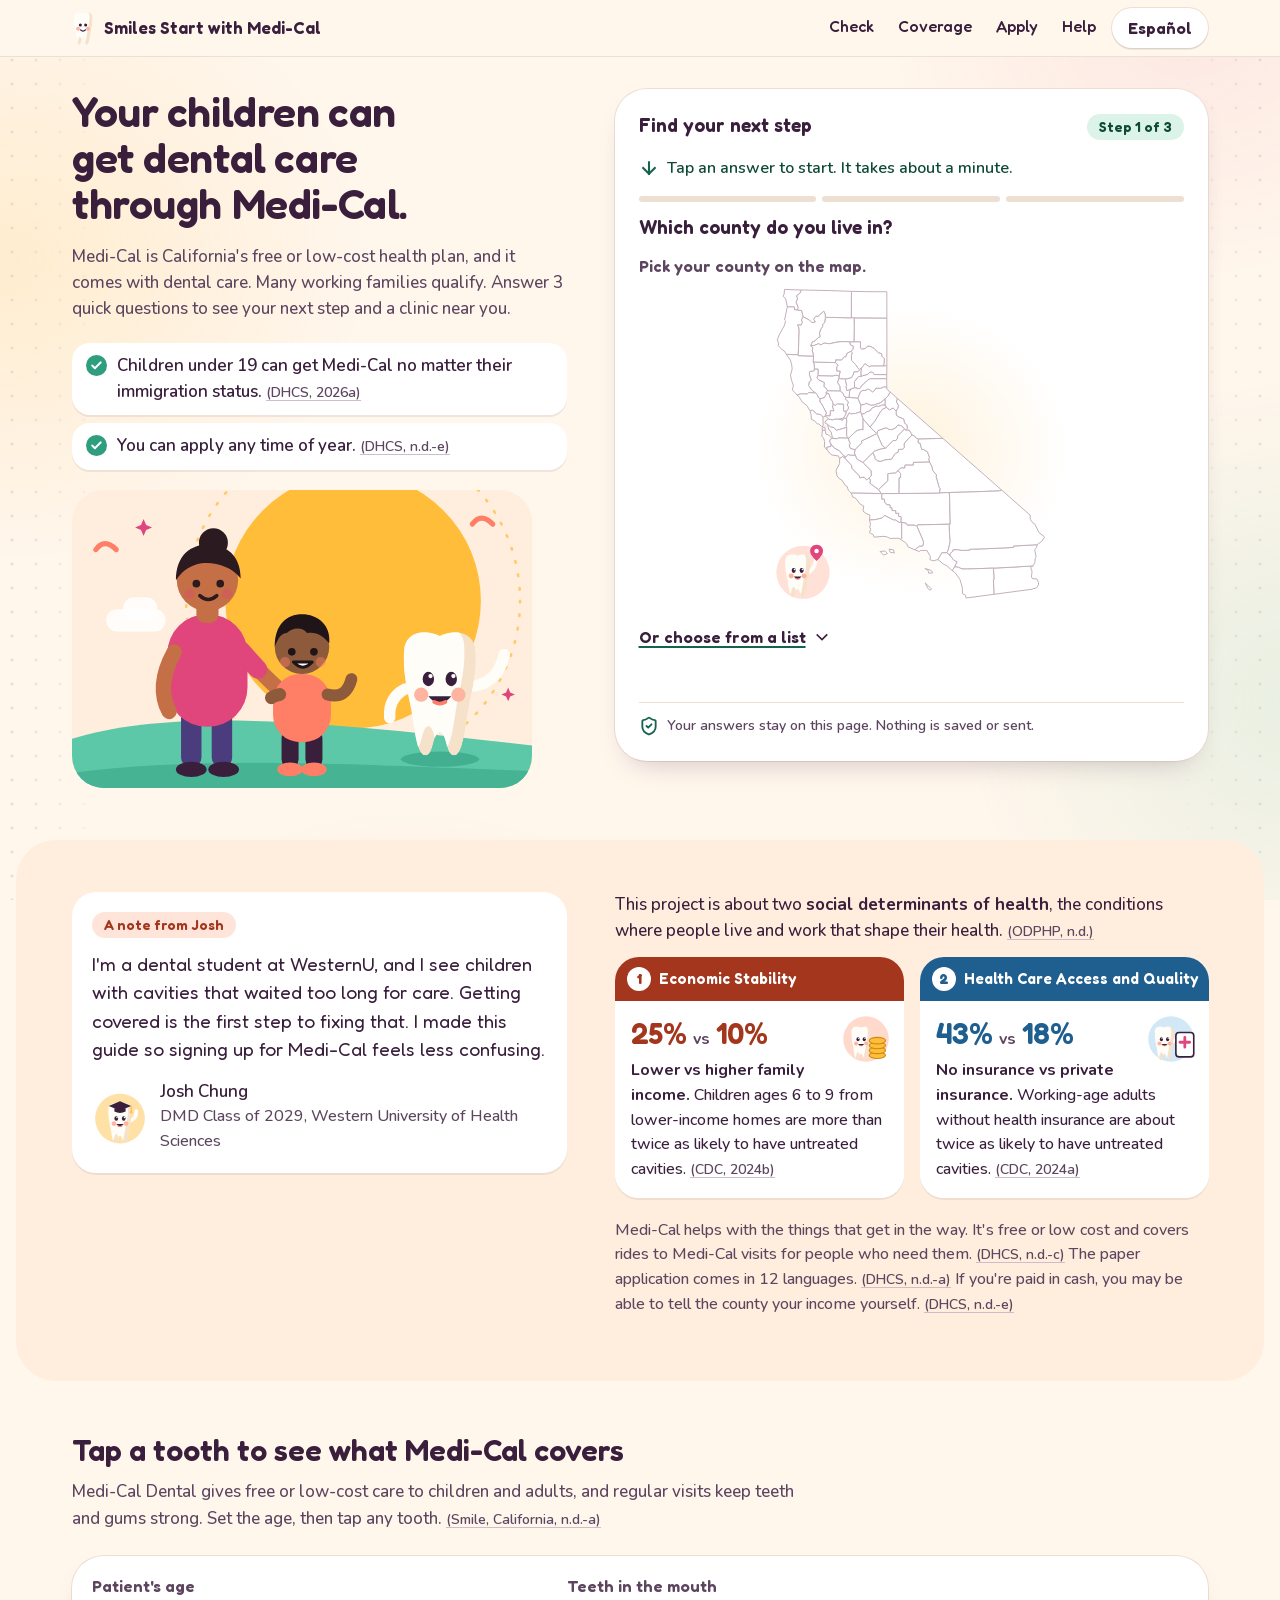
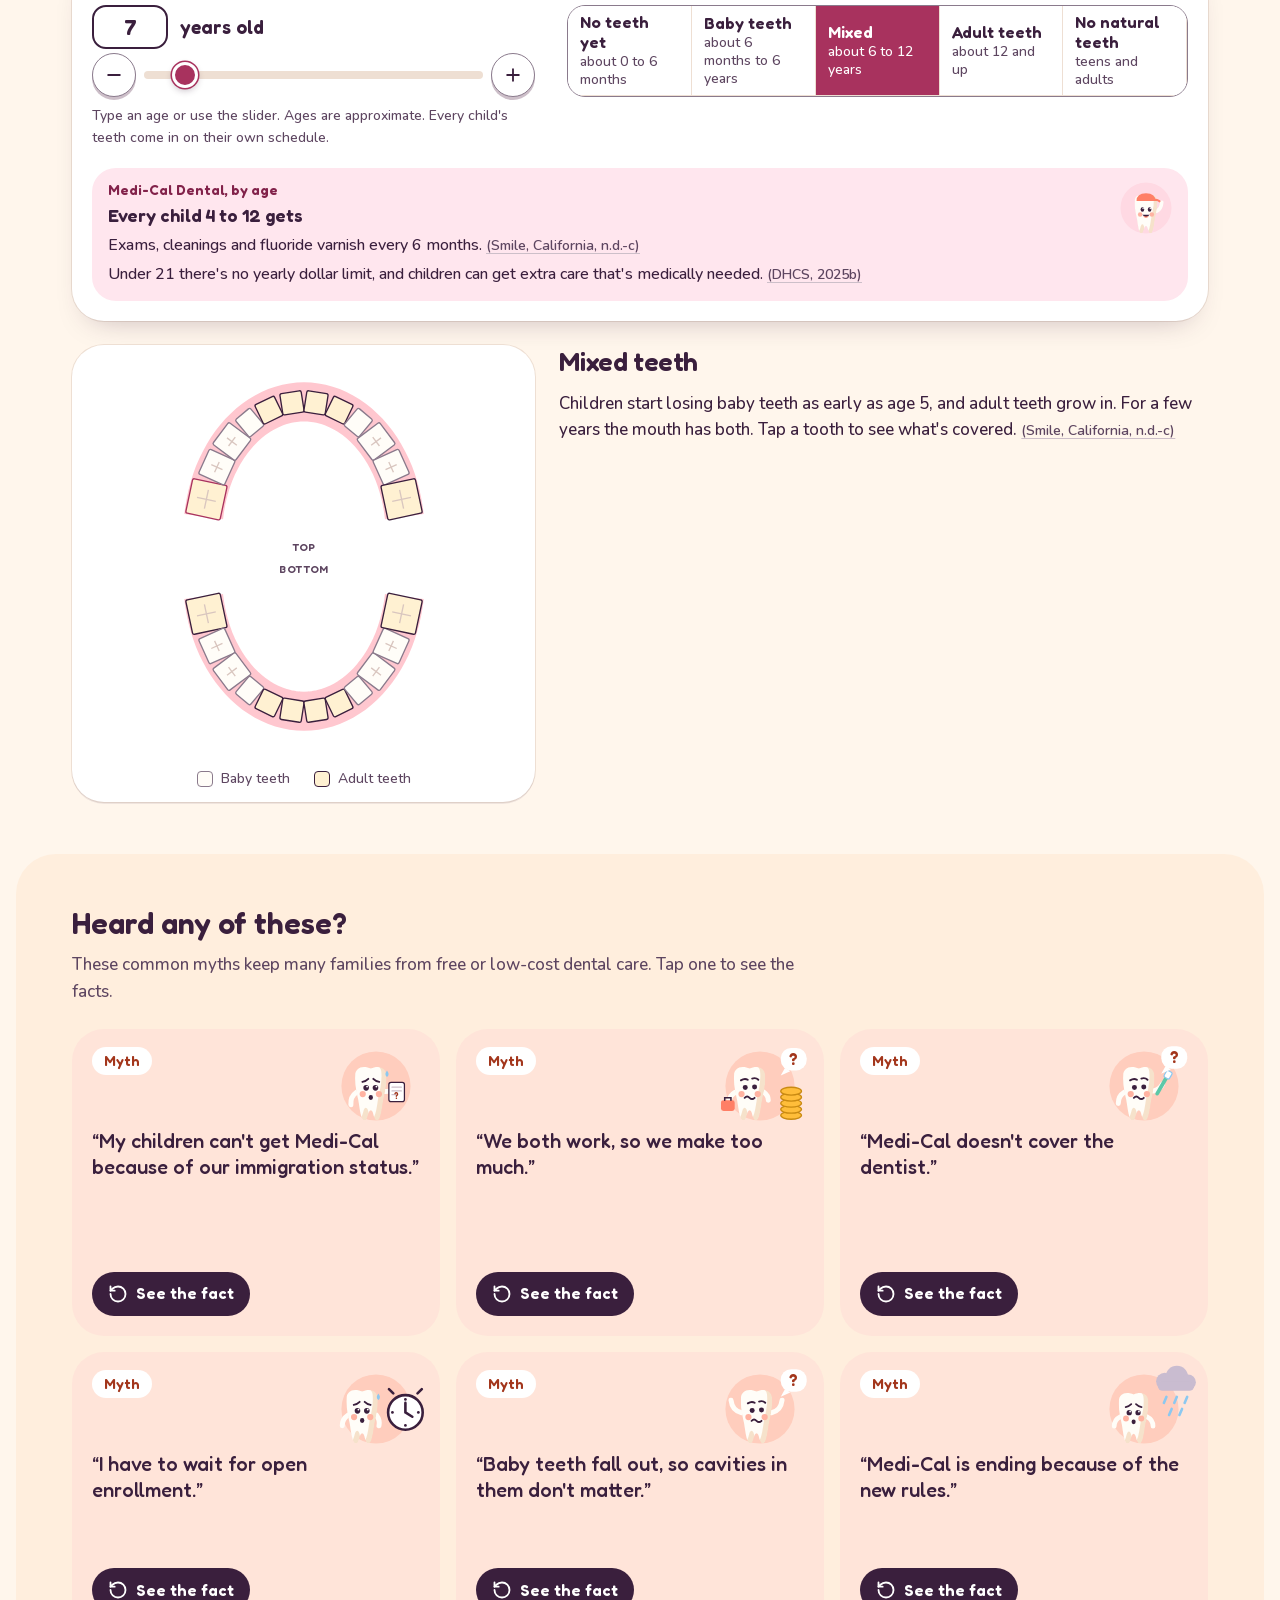
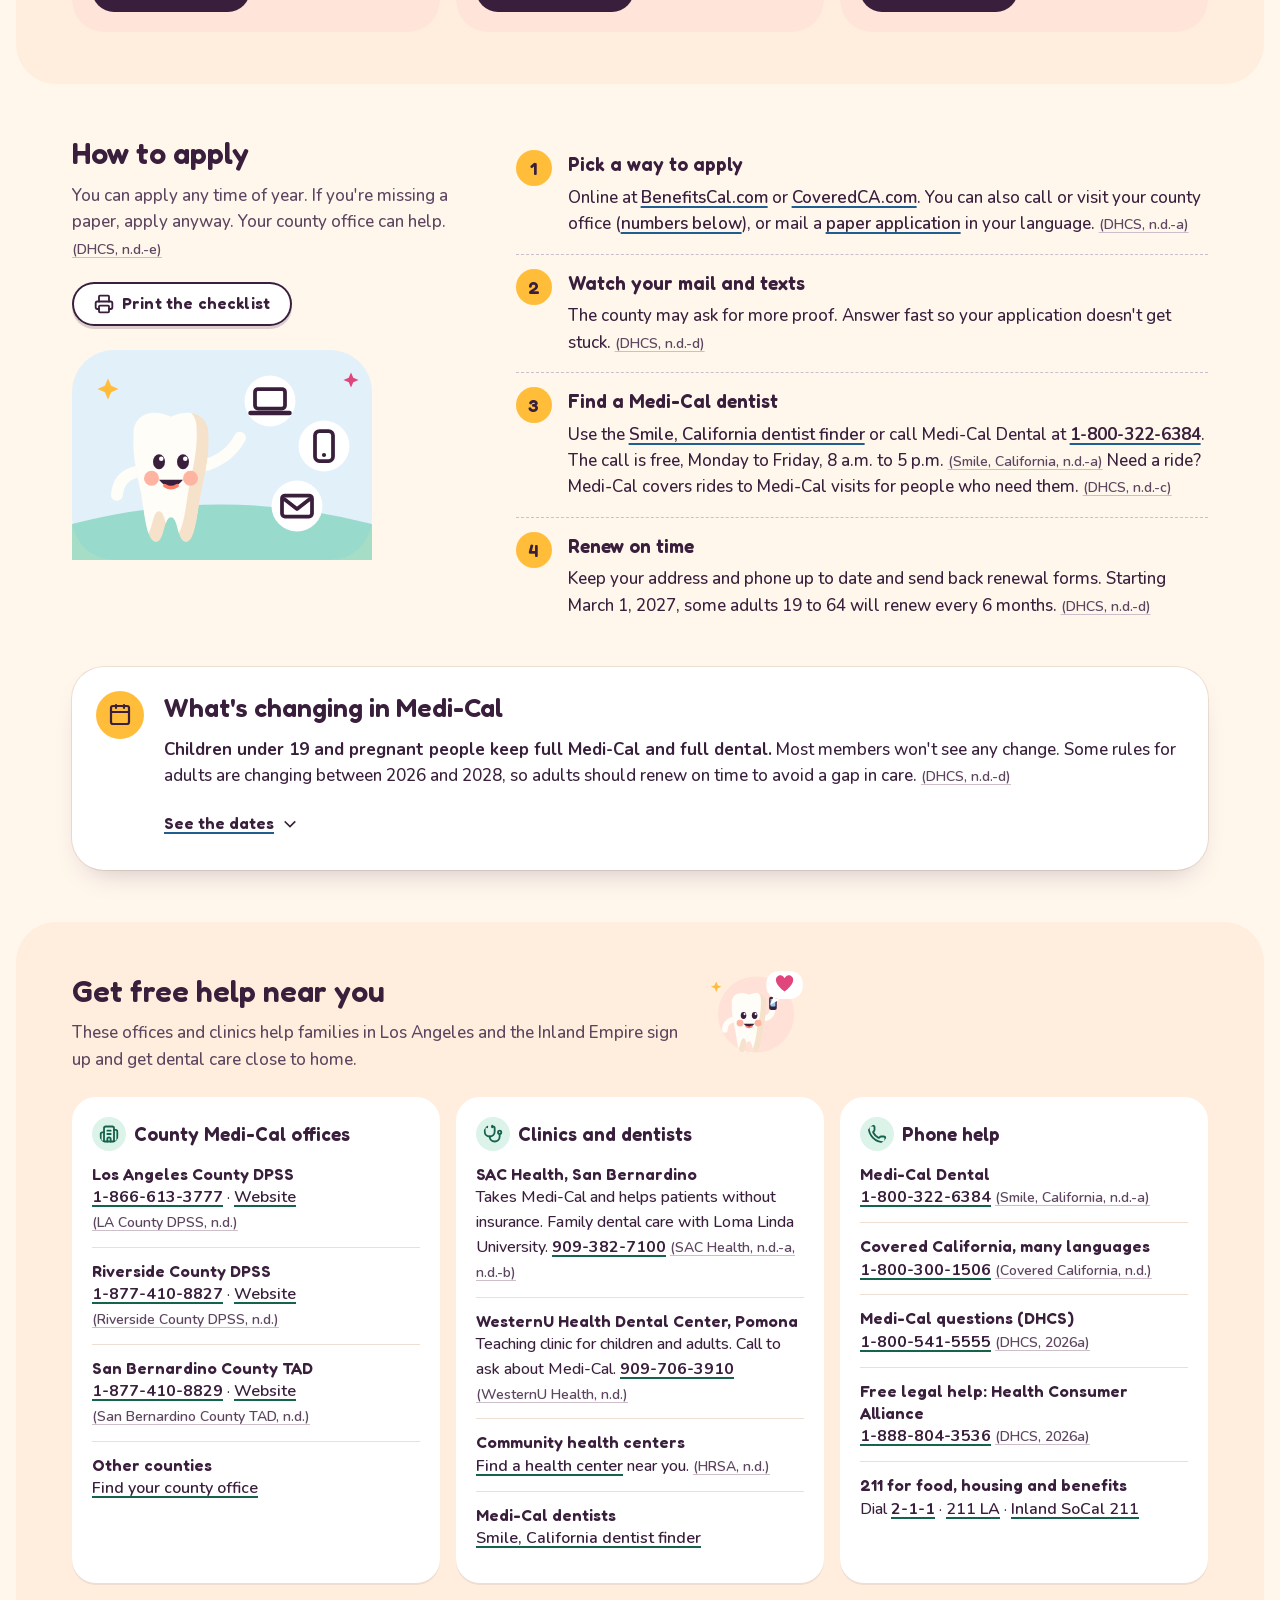
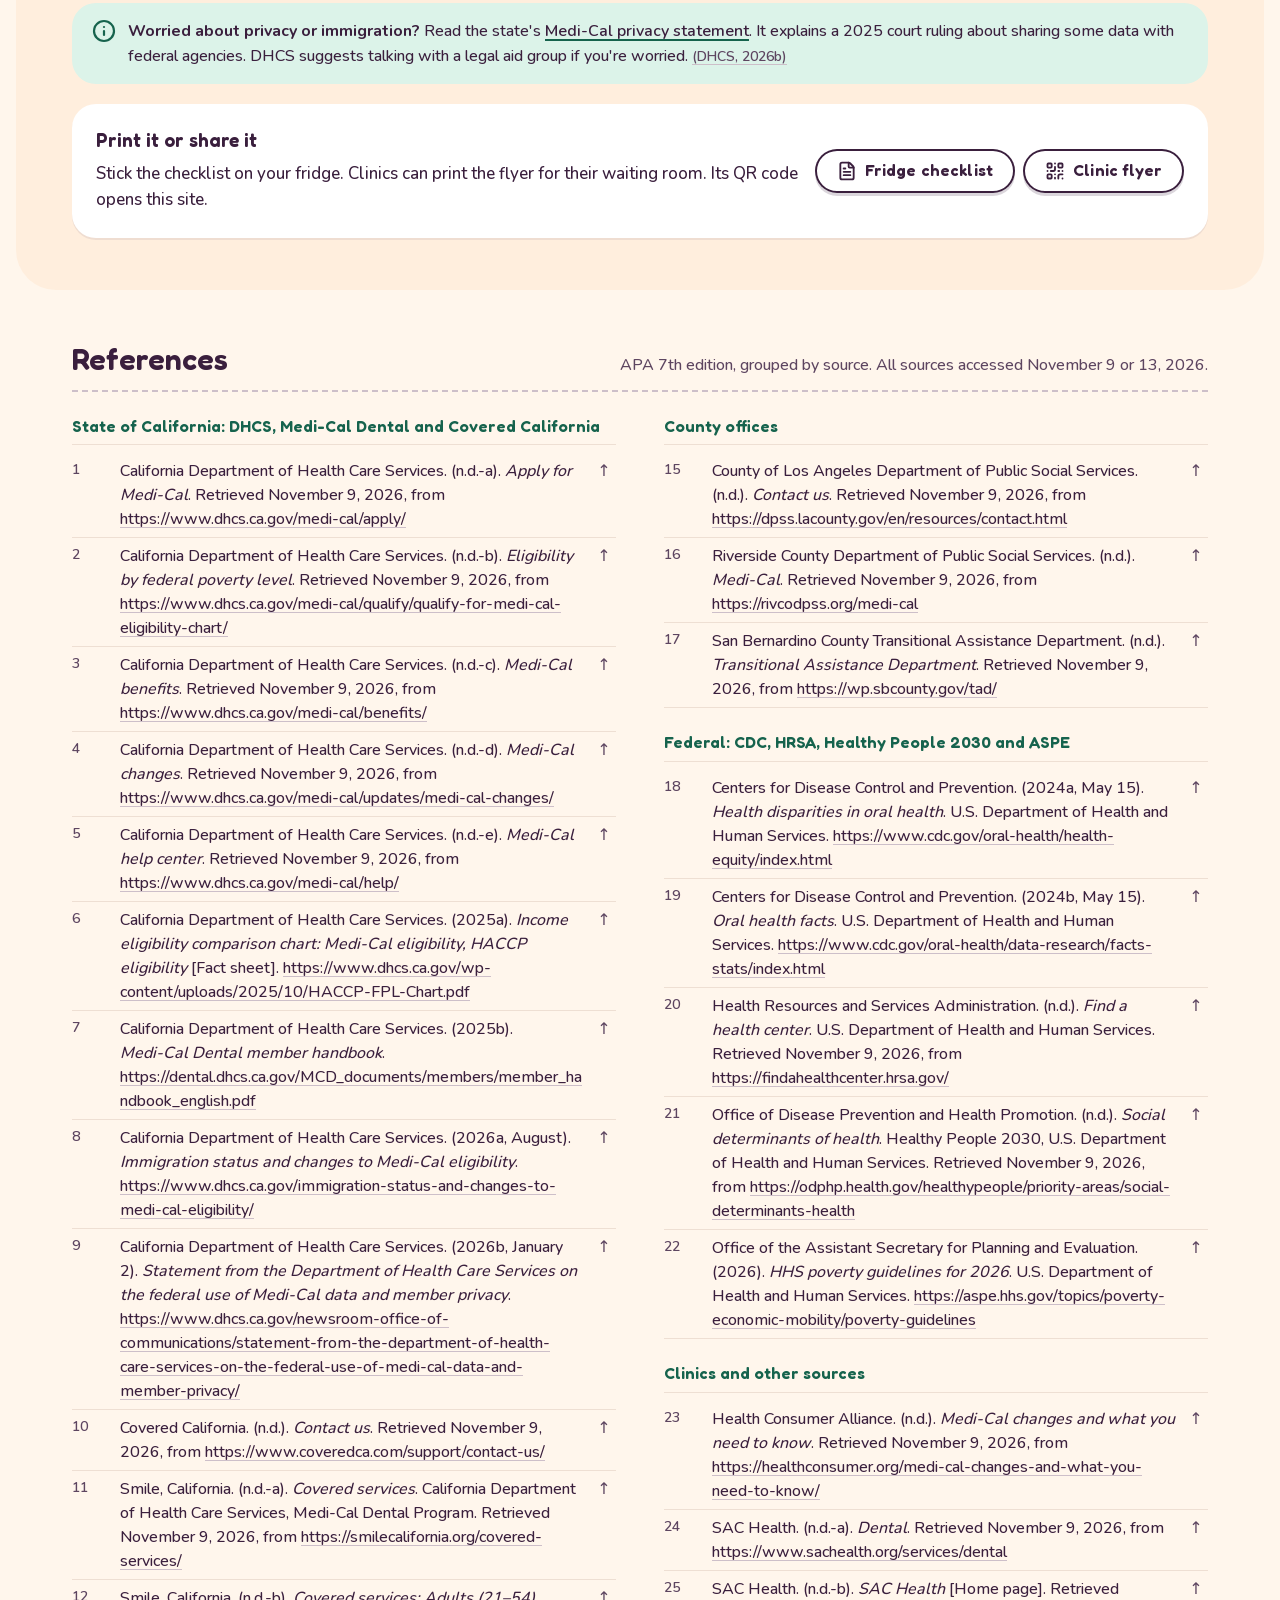
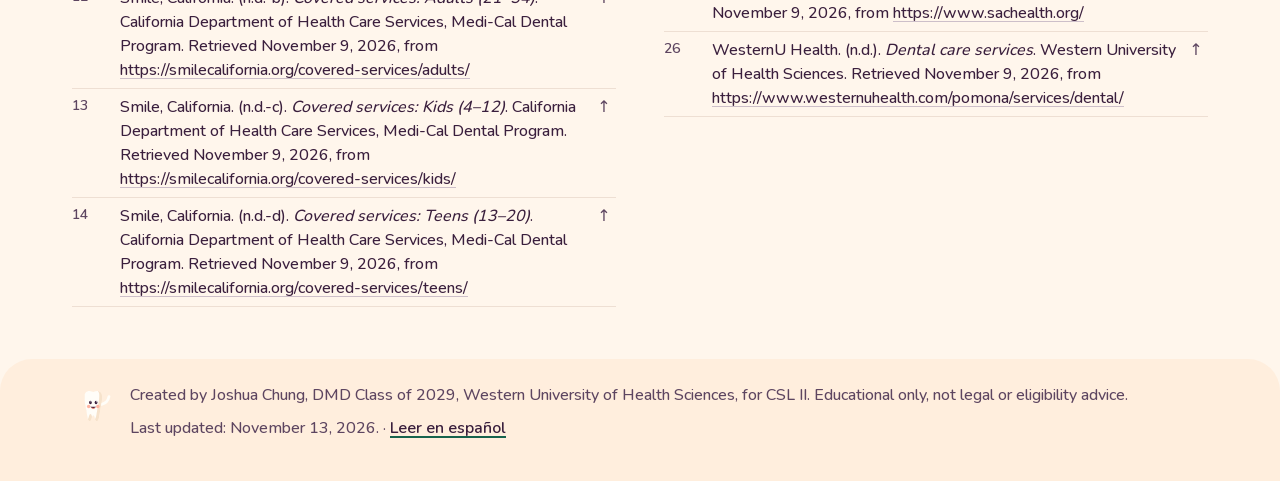
==== commit ec8c162d: "Keep Medi-Cal from breaking at its hyphen, site-wide (EN + ES) New tools/make_nowrap.py wraps every " ====
--- a/index.html
+++ b/index.html
@@ -65,10 +65,10 @@
 <section id="check" class="hero" aria-labelledby="hero-h">
   <div class="wrap hero-grid">
     <div class="hero-copy">
-      <h1 id="hero-h">Your children can get dental care through Medi-Cal.</h1>
-      <p class="lead">Medi-Cal is California's free or low-cost health plan, and it comes with dental care. Many working families qualify. Answer 3 quick questions to see your next step and a clinic near you.</p>
+      <h1 id="hero-h">Your children can get dental care through <span class="nowrap">Medi-Cal</span>.</h1>
+      <p class="lead"><span class="nowrap">Medi-Cal</span> is California's free or low-cost health plan, and it comes with dental care. Many working families qualify. Answer 3 quick questions to see your next step and a clinic near you.</p>
       <ul class="facts">
-        <li><svg class="ic" aria-hidden="true"><use href="#i-check"/></svg><span>Children under 19 can get Medi-Cal no matter their immigration status. <a class="cite" id="c-dhcs-imm-1" href="#ref-dhcs-imm">(DHCS, 2026a)</a></span></li>
+        <li><svg class="ic" aria-hidden="true"><use href="#i-check"/></svg><span>Children under 19 can get <span class="nowrap">Medi-Cal</span> no matter their immigration status. <a class="cite" id="c-dhcs-imm-1" href="#ref-dhcs-imm">(DHCS, 2026a)</a></span></li>
         <li><svg class="ic" aria-hidden="true"><use href="#i-check"/></svg><span>You can apply any time of year. <a class="cite" id="c-dhcs-help-1" href="#ref-dhcs-help">(DHCS, n.d.-e)</a></span></li>
       </ul>
       <!--ART:hero--><div class="hero-art" aria-hidden="true"><svg class="hero-scene" viewBox="0 60 540 350" aria-hidden="true" focusable="false"><rect y="60" width="540" height="350" fill="#ffeedd"/><circle cx="330" cy="190" r="150" fill="#ffbd3a"/><circle cx="330" cy="190" r="196" fill="none" stroke="#ffbd3a" stroke-width="3" stroke-dasharray="2 14" stroke-linecap="round" opacity=".7"/><path d="M28 130q10-14 24 0M470 100q10-14 24 0" fill="none" stroke="#ff7f66" stroke-width="6" stroke-linecap="round" stroke-linejoin="round"/><path d="M84 94L87.0 101.0L94 104L87.0 107.0L84 114L81.0 107.0L74 104L81.0 101.0Z" fill="#e0457b"/><path d="M512 292L514.4 297.6L520 300L514.4 302.4L512 308L509.6 302.4L504 300L509.6 297.6Z" fill="#e0457b"/><rect x="40" y="200" width="70" height="26" rx="13" fill="#fff" opacity=".85"/><rect x="60" y="186" width="40" height="26" rx="13" fill="#fff" opacity=".85"/><path d="M0 352C120 316 280 330 540 360V410H0Z" fill="#5cc8a8"/><path d="M0 392C160 372 320 382 540 390V410H0Z" fill="#46b393"/><g><rect x="128" y="316" width="24" height="70" rx="12" fill="#4b3c7d"/><rect x="164" y="316" width="24" height="70" rx="12" fill="#4b3c7d"/><ellipse cx="140" cy="388" rx="18" ry="9" fill="#3a1f3d"/><ellipse cx="178" cy="388" rx="18" ry="9" fill="#3a1f3d"/><rect x="112" y="206" width="94" height="132" rx="46" fill="#e0457b"/><path d="M120 250q-22 40-6 70" fill="none" stroke="#c46f45" stroke-width="18" stroke-linecap="round"/><path d="M198 248q30 34 52 52" fill="none" stroke="#c46f45" stroke-width="18" stroke-linecap="round"/><path d="M198 248q28 32 44 46" fill="none" stroke="#e0457b" stroke-width="22" stroke-linecap="round" stroke-dasharray="30 200"/><rect x="146" y="188" width="26" height="28" rx="10" fill="#c46f45"/><circle cx="159" cy="166" r="36" fill="#c46f45"/><path d="M122 166c0-30 18-42 38-42s38 12 38 40c-10-14-30-20-46-18-12 2-22 8-30 20z" fill="#2b1a1f"/><circle cx="166" cy="122" r="17" fill="#2b1a1f"/><g class="blink"><circle cx="146" cy="170" r="4.5" fill="#2b1a1f"/><circle cx="174" cy="170" r="4.5" fill="#2b1a1f"/></g><path d="M150 184q10 9 20 0" fill="none" stroke="#2b1a1f" stroke-width="4" stroke-linecap="round"/><circle cx="138" cy="182" r="6" fill="#e0457b" opacity=".35"/><circle cx="182" cy="182" r="6" fill="#e0457b" opacity=".35"/></g><g><rect x="246" y="342" width="20" height="44" rx="10" fill="#3a1f3d"/><rect x="274" y="342" width="20" height="44" rx="10" fill="#3a1f3d"/><ellipse cx="256" cy="388" rx="15" ry="8" fill="#ff7f66"/><ellipse cx="284" cy="388" rx="15" ry="8" fill="#ff7f66"/><rect x="236" y="276" width="68" height="80" rx="32" fill="#ff7f66"/><path d="M244 300q-8 2-10 4" fill="none" stroke="#8d5a3b" stroke-width="15" stroke-linecap="round"/><path d="M300 300q22 6 28-18" fill="none" stroke="#8d5a3b" stroke-width="14" stroke-linecap="round"/><circle cx="270" cy="244" r="32" fill="#8d5a3b"/><path d="M238 244c0-26 14-38 32-38s34 12 32 34c-8-10-16-14-26-12-6-8-18-6-24 0-6 0-10 6-14 16z" fill="#1f1418"/><g class="blink"><circle cx="258" cy="250" r="4.5" fill="#1f1418"/><circle cx="284" cy="250" r="4.5" fill="#1f1418"/></g><path d="M260 262q11 12 22 0z" fill="#fff" stroke="#1f1418" stroke-width="3.5" stroke-linejoin="round"/><circle cx="250" cy="262" r="6" fill="#ff7f66" opacity=".45"/><circle cx="292" cy="262" r="6" fill="#ff7f66" opacity=".45"/></g><ellipse cx="432" cy="376" rx="46" ry="9" fill="#2f9d7e" opacity=".55"/></svg><svg class="hero-buddy" viewBox="370 180 170 200" aria-hidden="true" focusable="false"><g transform="translate(331.2 191.4) scale(0.84)"><g class="wave"><path d="M168 118q34-6 42-44" fill="none" stroke="#fffdf8" stroke-width="16" stroke-linecap="round"/></g><path d="M72 122q-24 12-22 40" fill="none" stroke="#fffdf8" stroke-width="16" stroke-linecap="round"/><use href="#bd-body"/><g class="blink"><g fill="#3a1f3d"><ellipse cx="104" cy="108" rx="8" ry="10"/><ellipse cx="136" cy="108" rx="8" ry="10"/></g><circle cx="107" cy="104" r="3" fill="#fff"/><circle cx="139" cy="104" r="3" fill="#fff"/></g><path d="M104 132q16 20 32 0z" fill="#3a1f3d"/><path d="M112 140q8 5 16 0" fill="none" stroke="#ff7f66" stroke-width="5" stroke-linecap="round" stroke-linejoin="round"/></g></svg></div><!--/ART:hero-->
@@ -158,11 +158,11 @@
         </details>
 
         <details class="plan-block" name="plan-part">
-          <summary><h3>Can you get Medi-Cal?</h3></summary>
-          <p data-show="kids">Children under 19 can likely get free Medi-Cal if your family earns about <strong data-fill="kid266"></strong> a year or less, before taxes. Up to about <strong data-fill="kid322"></strong>, children may get low-cost coverage for a small monthly fee. Their immigration status does not matter. <a class="cite" id="c-dhcs-haccp-1" href="#ref-dhcs-haccp">(DHCS, 2025a;</a> <a class="cite" id="c-aspe-1" href="#ref-aspe">ASPE, 2026;</a> <a class="cite" id="c-dhcs-imm-2" href="#ref-dhcs-imm">DHCS, 2026a)</a></p>
-          <p data-show="preg">If you're pregnant, you can get full Medi-Cal with dental, no matter your immigration status. It lasts the whole pregnancy and 1 year after. Pregnancy has its own income rules, so apply even if you think you earn too much. <a class="cite" id="c-dhcs-imm-3" href="#ref-dhcs-imm">(DHCS, 2026a)</a></p>
-          <p data-show="adult">Adults 19 to 64 can qualify if the family earns <strong data-fill="adult138"></strong> a year or less. Since January 1, 2026, most adults without a qualifying immigration status can't newly sign up for full Medi-Cal, but they can still get emergency and pregnancy care. <a class="cite" id="c-dhcs-fpl-1" href="#ref-dhcs-fpl">(DHCS, n.d.-b,</a> <a class="cite" id="c-dhcs-changes-1" href="#ref-dhcs-changes">n.d.-d)</a></p>
-          <p data-show="senior">Adults 65 and older have different rules. Since January 1, 2026, Medi-Cal counts savings and other assets for this group (up to $130,000 for one person, plus $65,000 for each extra person). Call your county office to talk it through. <a class="cite" id="c-dhcs-changes-2" href="#ref-dhcs-changes">(DHCS, n.d.-d)</a></p>
+          <summary><h3>Can you get <span class="nowrap">Medi-Cal</span>?</h3></summary>
+          <p data-show="kids">Children under 19 can likely get free <span class="nowrap">Medi-Cal</span> if your family earns about <strong data-fill="kid266"></strong> a year or less, before taxes. Up to about <strong data-fill="kid322"></strong>, children may get low-cost coverage for a small monthly fee. Their immigration status does not matter. <a class="cite" id="c-dhcs-haccp-1" href="#ref-dhcs-haccp">(DHCS, 2025a;</a> <a class="cite" id="c-aspe-1" href="#ref-aspe">ASPE, 2026;</a> <a class="cite" id="c-dhcs-imm-2" href="#ref-dhcs-imm">DHCS, 2026a)</a></p>
+          <p data-show="preg">If you're pregnant, you can get full <span class="nowrap">Medi-Cal</span> with dental, no matter your immigration status. It lasts the whole pregnancy and 1 year after. Pregnancy has its own income rules, so apply even if you think you earn too much. <a class="cite" id="c-dhcs-imm-3" href="#ref-dhcs-imm">(DHCS, 2026a)</a></p>
+          <p data-show="adult">Adults 19 to 64 can qualify if the family earns <strong data-fill="adult138"></strong> a year or less. Since January 1, 2026, most adults without a qualifying immigration status can't newly sign up for full <span class="nowrap">Medi-Cal</span>, but they can still get emergency and pregnancy care. <a class="cite" id="c-dhcs-fpl-1" href="#ref-dhcs-fpl">(DHCS, n.d.-b,</a> <a class="cite" id="c-dhcs-changes-1" href="#ref-dhcs-changes">n.d.-d)</a></p>
+          <p data-show="senior">Adults 65 and older have different rules. Since January 1, 2026, <span class="nowrap">Medi-Cal</span> counts savings and other assets for this group (up to $130,000 for one person, plus $65,000 for each extra person). Call your county office to talk it through. <a class="cite" id="c-dhcs-changes-2" href="#ref-dhcs-changes">(DHCS, n.d.-d)</a></p>
           <p class="small">This is an estimate, not a decision. The county decides when you apply.</p>
         </details>
 
@@ -174,7 +174,7 @@
             <li data-show="teen"><svg class="ic" aria-hidden="true"><use href="#i-check"/></svg><span><strong>Teen:</strong> checkups every 6 months, sealants and crowns. Braces for teens who qualify. <a class="cite" id="c-smile-teens-1" href="#ref-smile-teens">(Smile, California, n.d.-d)</a></span></li>
             <li data-show="preg"><svg class="ic" aria-hidden="true"><use href="#i-check"/></svg><span><strong>Pregnant:</strong> full dental care, and you may have no yearly dollar limit. <a class="cite" id="c-smile-adults-1" href="#ref-smile-adults">(Smile, California, n.d.-b)</a></span></li>
             <li data-show="adult"><svg class="ic" aria-hidden="true"><use href="#i-check"/></svg><span><strong>Adult:</strong> a checkup and cleaning every year, fillings, crowns and dentures, up to $1,800 a year. <a class="cite" id="c-smile-adults-2" href="#ref-smile-adults">(Smile, California, n.d.-b)</a></span></li>
-            <li data-show="senior"><svg class="ic" aria-hidden="true"><use href="#i-check"/></svg><span><strong>65 and older:</strong> Medi-Cal Dental covers older adults too. Call <a class="tel" href="tel:18003226384">1-800-322-6384</a> to ask what's covered for you. <a class="cite" id="c-smile-hub-2" href="#ref-smile-hub">(Smile, California, n.d.-a)</a></span></li>
+            <li data-show="senior"><svg class="ic" aria-hidden="true"><use href="#i-check"/></svg><span><strong>65 and older:</strong> <span class="nowrap">Medi-Cal</span> Dental covers older adults too. Call <a class="tel" href="tel:18003226384">1-800-322-6384</a> to ask what's covered for you. <a class="cite" id="c-smile-hub-2" href="#ref-smile-hub">(Smile, California, n.d.-a)</a></span></li>
           </ul>
         </details>
 
@@ -192,10 +192,10 @@
 
         <details class="plan-block" name="plan-part">
           <summary><h3>Closest clinic on this site</h3></summary>
-          <div data-county="la"><p><strong>WesternU Health Dental Center, Pomona</strong><br>A teaching clinic for children and adults. Call to ask about Medi-Cal. <a class="tel" href="tel:19097063910">909-706-3910</a> <a class="cite" id="c-westernu-1" href="#ref-westernu">(WesternU Health, n.d.)</a></p></div>
-          <div data-county="riv"><p><strong>SAC Health, San Bernardino</strong> is the closest clinic on this site. It takes Medi-Cal and helps patients without insurance. <a class="tel" href="tel:19093827100">909-382-7100</a> <a class="cite" id="c-sac-1" href="#ref-sac">(SAC Health, n.d.-a,</a> <a class="cite" id="c-sac-home-1" href="#ref-sac-home">n.d.-b)</a></p><p>To find one in Riverside County, use the <a href="https://findahealthcenter.hrsa.gov/">health center finder</a>. <a class="cite" id="c-hrsa-1" href="#ref-hrsa">(HRSA, n.d.)</a></p></div>
-          <div data-county="sb"><p><strong>SAC Health, San Bernardino</strong><br>Takes Medi-Cal and helps patients without insurance. Family dental care with Loma Linda University. <a class="tel" href="tel:19093827100">909-382-7100</a> <a class="cite" id="c-sac-2" href="#ref-sac">(SAC Health, n.d.-a,</a> <a class="cite" id="c-sac-home-2" href="#ref-sac-home">n.d.-b)</a></p></div>
-          <div data-county="other"><p>Use the <a href="https://findahealthcenter.hrsa.gov/">health center finder</a> or the <a href="https://smilecalifornia.org/find-a-dentist/">Medi-Cal dentist finder</a> to find care near you. <a class="cite" id="c-hrsa-2" href="#ref-hrsa">(HRSA, n.d.;</a> <a class="cite" id="c-smile-hub-3" href="#ref-smile-hub">Smile, California, n.d.-a)</a></p></div>
+          <div data-county="la"><p><strong>WesternU Health Dental Center, Pomona</strong><br>A teaching clinic for children and adults. Call to ask about <span class="nowrap">Medi-Cal</span>. <a class="tel" href="tel:19097063910">909-706-3910</a> <a class="cite" id="c-westernu-1" href="#ref-westernu">(WesternU Health, n.d.)</a></p></div>
+          <div data-county="riv"><p><strong>SAC Health, San Bernardino</strong> is the closest clinic on this site. It takes <span class="nowrap">Medi-Cal</span> and helps patients without insurance. <a class="tel" href="tel:19093827100">909-382-7100</a> <a class="cite" id="c-sac-1" href="#ref-sac">(SAC Health, n.d.-a,</a> <a class="cite" id="c-sac-home-1" href="#ref-sac-home">n.d.-b)</a></p><p>To find one in Riverside County, use the <a href="https://findahealthcenter.hrsa.gov/">health center finder</a>. <a class="cite" id="c-hrsa-1" href="#ref-hrsa">(HRSA, n.d.)</a></p></div>
+          <div data-county="sb"><p><strong>SAC Health, San Bernardino</strong><br>Takes <span class="nowrap">Medi-Cal</span> and helps patients without insurance. Family dental care with Loma Linda University. <a class="tel" href="tel:19093827100">909-382-7100</a> <a class="cite" id="c-sac-2" href="#ref-sac">(SAC Health, n.d.-a,</a> <a class="cite" id="c-sac-home-2" href="#ref-sac-home">n.d.-b)</a></p></div>
+          <div data-county="other"><p>Use the <a href="https://findahealthcenter.hrsa.gov/">health center finder</a> or the <a href="https://smilecalifornia.org/find-a-dentist/"><span class="nowrap">Medi-Cal</span> dentist finder</a> to find care near you. <a class="cite" id="c-hrsa-2" href="#ref-hrsa">(HRSA, n.d.;</a> <a class="cite" id="c-smile-hub-3" href="#ref-smile-hub">Smile, California, n.d.-a)</a></p></div>
         </details>
 
         <div class="plan-actions">
@@ -213,7 +213,7 @@
   <div class="wrap about-grid">
     <div class="note-card">
       <h2 id="about-h" class="kicker">A note from Josh</h2>
-      <p class="note-text">I'm a dental student at WesternU, and I see children with cavities that waited too long for care. Getting covered is the first step to fixing that. I made this guide so signing up for Medi-Cal feels less confusing.</p>
+      <p class="note-text">I'm a dental student at WesternU, and I see children with cavities that waited too long for care. Getting covered is the first step to fixing that. I made this guide so signing up for <span class="nowrap">Medi-Cal</span> feels less confusing.</p>
       <div class="sig-row"><!--ART:note--><svg class="note-pic" viewBox="0 0 72 72" aria-hidden="true" focusable="false"><circle cx="36" cy="38" r="32" fill="#ffe1a6"/><g transform="translate(0.0 5.5) scale(0.3)"><path d="M168 116q22-10 22-40" fill="none" stroke="#fffdf8" stroke-width="16" stroke-linecap="round"/><use href="#bd-body"/><g fill="#3a1f3d"><ellipse cx="104" cy="108" rx="8" ry="10"/><ellipse cx="136" cy="108" rx="8" ry="10"/></g><circle cx="107" cy="104" r="3" fill="#fff"/><circle cx="139" cy="104" r="3" fill="#fff"/><path d="M104 132q16 20 32 0z" fill="#3a1f3d"/><path d="M112 140q8 5 16 0" fill="none" stroke="#ff7f66" stroke-width="5" stroke-linecap="round" stroke-linejoin="round"/><path d="M72 54l48-20 48 20-48 20z" fill="#3a1f3d"/><path d="M96 64v14q24 12 48 0V64" fill="#3a1f3d"/><path d="M168 54v26" stroke="#ffbd3a" stroke-width="5"/><circle cx="168" cy="82" r="5" fill="#ffbd3a"/></g></svg><!--/ART:note--><p class="signature"><span class="sig-name">Josh Chung</span><span class="sig-role">DMD Class of 2029, Western University of Health Sciences</span></p></div>
     </div>
     <div class="sdoh">
@@ -228,7 +228,7 @@
           <div class="stat"><!--ART:sdoh2--><svg class="sdoh-pic" viewBox="0 0 64 64" aria-hidden="true" focusable="false"><circle cx="32" cy="32" r="28" fill="#d3e8f7"/><g transform="translate(-4.8 6.4) scale(0.24)"><path d="M168 118q18-8 22-30" fill="none" stroke="#fffdf8" stroke-width="16" stroke-linecap="round"/><use href="#bd-body"/><g fill="#3a1f3d"><ellipse cx="104" cy="108" rx="8" ry="10"/><ellipse cx="136" cy="108" rx="8" ry="10"/></g><circle cx="107" cy="104" r="3" fill="#fff"/><circle cx="139" cy="104" r="3" fill="#fff"/><path d="M104 132q16 20 32 0z" fill="#3a1f3d"/><path d="M112 140q8 5 16 0" fill="none" stroke="#ff7f66" stroke-width="5" stroke-linecap="round" stroke-linejoin="round"/></g><rect x="38" y="24" width="22" height="30" rx="4" fill="#fff" stroke="#3a1f3d" stroke-width="2"/><path d="M49 30v12M43 36h12" stroke="#e0457b" stroke-width="3.4" stroke-linecap="round"/></svg><!--/ART:sdoh2--><p class="stat-num">43% <span>vs</span> 18%</p><p><strong>No insurance vs private insurance.</strong> Working-age adults without health insurance are about twice as likely to have untreated cavities. <a class="cite" id="c-cdc-disparities-1" href="#ref-cdc-disparities">(CDC, 2024a)</a></p></div>
         </li>
       </ul>
-      <p class="small">Medi-Cal helps with the things that get in the way. It's free or low cost and covers rides to Medi-Cal visits for people who need them. <a class="cite" id="c-dhcs-benefits-1" href="#ref-dhcs-benefits">(DHCS, n.d.-c)</a> The paper application comes in 12 languages. <a class="cite" id="c-dhcs-apply-5" href="#ref-dhcs-apply">(DHCS, n.d.-a)</a> If you're paid in cash, you may be able to tell the county your income yourself. <a class="cite" id="c-dhcs-help-3" href="#ref-dhcs-help">(DHCS, n.d.-e)</a></p>
+      <p class="small"><span class="nowrap">Medi-Cal</span> helps with the things that get in the way. It's free or low cost and covers rides to <span class="nowrap">Medi-Cal</span> visits for people who need them. <a class="cite" id="c-dhcs-benefits-1" href="#ref-dhcs-benefits">(DHCS, n.d.-c)</a> The paper application comes in 12 languages. <a class="cite" id="c-dhcs-apply-5" href="#ref-dhcs-apply">(DHCS, n.d.-a)</a> If you're paid in cash, you may be able to tell the county your income yourself. <a class="cite" id="c-dhcs-help-3" href="#ref-dhcs-help">(DHCS, n.d.-e)</a></p>
     </div>
   </div>
 </section>
@@ -237,8 +237,8 @@
 <section id="coverage" class="band" aria-labelledby="coverage-h">
   <div class="wrap">
     <div class="section-head">
-      <h2 id="coverage-h">Tap a tooth to see what Medi-Cal covers</h2>
-      <p>Medi-Cal Dental gives free or low-cost care to children and adults, and regular visits keep teeth and gums strong. Set the age, then tap any tooth. <a class="cite" id="c-smile-hub-4" href="#ref-smile-hub">(Smile, California, n.d.-a)</a></p>
+      <h2 id="coverage-h">Tap a tooth to see what <span class="nowrap">Medi-Cal</span> covers</h2>
+      <p><span class="nowrap">Medi-Cal</span> Dental gives free or low-cost care to children and adults, and regular visits keep teeth and gums strong. Set the age, then tap any tooth. <a class="cite" id="c-smile-hub-4" href="#ref-smile-hub">(Smile, California, n.d.-a)</a></p>
     </div>
     <div class="teeth" id="teeth">
       <div class="mouth-controls">
@@ -267,7 +267,7 @@
         </div>
         <div class="age-box" aria-live="polite">
           <!--ART:age--><svg class="age-pic" viewBox="0 0 80 80" aria-hidden="true" focusable="false" data-ages="baby"><circle cx="40" cy="40" r="34" fill="#ffd9e3"/><g transform="translate(4.0 7.5) scale(0.3)"><use href="#bd-body"/><g fill="#3a1f3d"><circle cx="106" cy="109" r="8"/><circle cx="136" cy="107" r="8"/></g><path d="M110 136q10 9 20 0" fill="none" stroke="#3a1f3d" stroke-width="6" stroke-linecap="round" stroke-linejoin="round"/><path d="M112 50q-8-22 12-24" fill="none" stroke="#3a1f3d" stroke-width="7" stroke-linecap="round" stroke-linejoin="round"/><circle cx="120" cy="160" r="10" fill="#8cc8f0"/><rect x="112" y="150" width="16" height="10" rx="4" fill="#8cc8f0"/></g></svg><svg class="age-pic" viewBox="0 0 80 80" aria-hidden="true" focusable="false" data-ages="kid"><circle cx="40" cy="40" r="34" fill="#ffd9e3"/><g transform="translate(4.0 9.5) scale(0.3)"><path d="M168 116q20-10 22-40" fill="none" stroke="#fffdf8" stroke-width="16" stroke-linecap="round"/><use href="#bd-body"/><g fill="#3a1f3d"><ellipse cx="104" cy="108" rx="8" ry="10"/><ellipse cx="136" cy="108" rx="8" ry="10"/></g><circle cx="107" cy="104" r="3" fill="#fff"/><circle cx="139" cy="104" r="3" fill="#fff"/><path d="M104 132q16 20 32 0z" fill="#3a1f3d"/><path d="M112 140q8 5 16 0" fill="none" stroke="#ff7f66" stroke-width="5" stroke-linecap="round" stroke-linejoin="round"/><path d="M78 70q0-34 42-34t42 34z" fill="#ff7f66"/><path d="M150 64q22 0 30 8" stroke="#ff7f66" stroke-width="9" stroke-linecap="round"/></g></svg><svg class="age-pic" viewBox="0 0 80 80" aria-hidden="true" focusable="false" data-ages="teen"><circle cx="40" cy="40" r="34" fill="#ffd9e3"/><g transform="translate(4.0 9.5) scale(0.3)"><use href="#bd-body"/><g fill="#3a1f3d"><ellipse cx="104" cy="108" rx="8" ry="10"/><ellipse cx="136" cy="108" rx="8" ry="10"/></g><circle cx="107" cy="104" r="3" fill="#fff"/><circle cx="139" cy="104" r="3" fill="#fff"/><path d="M100 128q20 28 40 0z" fill="#3a1f3d"/><path d="M103 131h34" stroke="#fff" stroke-width="7"/><path d="M104 131h32" fill="none" stroke="#9a8aa0" stroke-width="2" stroke-linecap="round" stroke-linejoin="round"/><rect x="106" y="128.5" width="5" height="5" rx="1" fill="#9a8aa0"/><rect x="115" y="128.5" width="5" height="5" rx="1" fill="#9a8aa0"/><rect x="124" y="128.5" width="5" height="5" rx="1" fill="#9a8aa0"/><rect x="132" y="128.5" width="5" height="5" rx="1" fill="#9a8aa0"/></g></svg><svg class="age-pic" viewBox="0 0 80 80" aria-hidden="true" focusable="false" data-ages="adult"><circle cx="40" cy="40" r="34" fill="#ffd9e3"/><g transform="translate(4.0 9.5) scale(0.3)"><path d="M72 116q-22-6-24-34" fill="none" stroke="#fffdf8" stroke-width="16" stroke-linecap="round"/><use href="#bd-body"/><g fill="#3a1f3d"><ellipse cx="104" cy="108" rx="8" ry="10"/><ellipse cx="136" cy="108" rx="8" ry="10"/></g><circle cx="107" cy="104" r="3" fill="#fff"/><circle cx="139" cy="104" r="3" fill="#fff"/><path d="M104 132q16 20 32 0z" fill="#3a1f3d"/><path d="M112 140q8 5 16 0" fill="none" stroke="#ff7f66" stroke-width="5" stroke-linecap="round" stroke-linejoin="round"/></g></svg><svg class="age-pic" viewBox="0 0 80 80" aria-hidden="true" focusable="false" data-ages="senior"><circle cx="40" cy="40" r="34" fill="#ffd9e3"/><g transform="translate(4.0 9.5) scale(0.3)"><use href="#bd-body"/><path d="M96 110q10-12 20 0M124 110q10-12 20 0" fill="none" stroke="#3a1f3d" stroke-width="6" stroke-linecap="round" stroke-linejoin="round"/><path d="M104 132q16 20 32 0z" fill="#3a1f3d"/><path d="M112 140q8 5 16 0" fill="none" stroke="#ff7f66" stroke-width="5" stroke-linecap="round" stroke-linejoin="round"/><g fill="none" stroke="#3a1f3d" stroke-width="4"><circle cx="105" cy="108" r="13"/><circle cx="135" cy="108" r="13"/><path d="M118 108h4"/></g><path d="M90 70q14-14 30-6q16-8 30 6" fill="none" stroke="#c9bcd0" stroke-width="6" stroke-linecap="round" stroke-linejoin="round"/></g></svg><!--/ART:age-->
-          <p class="age-kicker">Medi-Cal Dental, by age</p>
+          <p class="age-kicker"><span class="nowrap">Medi-Cal</span> Dental, by age</p>
           <h3 class="age-title" data-ages="baby">Every baby 0 to 3 gets</h3>
           <h3 class="age-title" data-ages="kid">Every child 4 to 12 gets</h3>
           <h3 class="age-title" data-ages="teen">Every teen 13 to 20 gets</h3>
@@ -280,7 +280,7 @@
             <p data-ages="adult">An exam, cleaning and fluoride varnish every 12 months. <a class="cite" id="c-smile-adults-3" href="#ref-smile-adults">(Smile, California, n.d.-b)</a></p>
             <p data-ages="senior">An exam, cleaning and fluoride varnish every 12 months. <a class="cite" id="c-dhcs-dental-1" href="#ref-dhcs-dental">(DHCS, 2025b)</a></p>
             <p data-ages="baby kid teen">Under 21 there's no yearly dollar limit, and children can get extra care that's medically needed. <a class="cite" id="c-dhcs-dental-2" href="#ref-dhcs-dental">(DHCS, 2025b)</a></p>
-            <p data-ages="adult senior">Medi-Cal pays up to $1,800 a year, with no limit for care that's medically needed. <a class="cite" id="c-dhcs-dental-3" href="#ref-dhcs-dental">(DHCS, 2025b)</a></p>
+            <p data-ages="adult senior"><span class="nowrap">Medi-Cal</span> pays up to $1,800 a year, with no limit for care that's medically needed. <a class="cite" id="c-dhcs-dental-3" href="#ref-dhcs-dental">(DHCS, 2025b)</a></p>
           </div>
         </div>
       </div>
@@ -328,7 +328,7 @@
           </div>
           <div class="panel" data-panel="edentulous-intro">
             <h3>No natural teeth</h3>
-            <p>Medi-Cal Dental covers full dentures and denture relines for teens and adults. Tap the top or bottom gums to see more. <a class="cite" id="c-dhcs-dental-4" href="#ref-dhcs-dental">(DHCS, 2025b)</a></p>
+            <p><span class="nowrap">Medi-Cal</span> Dental covers full dentures and denture relines for teens and adults. Tap the top or bottom gums to see more. <a class="cite" id="c-dhcs-dental-4" href="#ref-dhcs-dental">(DHCS, 2025b)</a></p>
           </div>
 
           <div class="panel" data-panel="gums">
@@ -427,7 +427,7 @@
             <ul class="ticks">
               <li data-ages="teen adult senior"><svg class="ic" aria-hidden="true"><use href="#i-check"/></svg><span><strong>Partial dentures:</strong> fill the gaps where some teeth are missing</span></li>
               <li data-ages="teen adult senior"><svg class="ic" aria-hidden="true"><use href="#i-check"/></svg><span>Denture relines</span></li>
-              <li data-ages="baby kid"><svg class="ic" aria-hidden="true"><use href="#i-check"/></svg><span>Medi-Cal Dental lists dentures for teens and adults. Ask the dentist what fits your child.</span></li>
+              <li data-ages="baby kid"><svg class="ic" aria-hidden="true"><use href="#i-check"/></svg><span><span class="nowrap">Medi-Cal</span> Dental lists dentures for teens and adults. Ask the dentist what fits your child.</span></li>
             </ul>
             <p class="small"><a class="cite" id="c-dhcs-dental-12" href="#ref-dhcs-dental">(DHCS, 2025b)</a></p>
           </div>
@@ -447,26 +447,26 @@
     <ul class="flips">
       <li class="flip">
         <div class="flip-inner">
-          <div class="face front"><div class="face-top"><p class="tag myth">Myth</p><!--ART:m1f--><svg class="pic pic-front" viewBox="0 0 120 96" aria-hidden="true" focusable="false"><circle cx="60" cy="52" r="40" fill="#ffcdbd"/><g transform="translate(10.8 14.6) scale(0.36)"><path d="M74 124q-20 14-18 40" fill="none" stroke="#fffdf8" stroke-width="16" stroke-linecap="round"/><path d="M166 122q18 0 22-8" fill="none" stroke="#fffdf8" stroke-width="16" stroke-linecap="round"/><use href="#bd-body"/><path d="M93 91q11-2 19-10M128 81q8 8 19 10" fill="none" stroke="#3a1f3d" stroke-width="6" stroke-linecap="round" stroke-linejoin="round"/><g class="blink"><g fill="#3a1f3d"><circle cx="105" cy="110" r="9"/><circle cx="135" cy="110" r="9"/></g><circle cx="108" cy="106" r="3" fill="#fff"/><circle cx="138" cy="106" r="3" fill="#fff"/></g><ellipse cx="120" cy="141" rx="7" ry="8" fill="#3a1f3d"/><rect x="178" y="92" width="50" height="62" rx="7" fill="#fff" stroke="#3a1f3d" stroke-width="4"/><path d="M188 108h30M188 120h30M188 132h18" fill="none" stroke="#cdbfc9" stroke-width="4" stroke-linecap="round" stroke-linejoin="round"/><text x="203" y="147" text-anchor="middle" font-family="Fredoka, Nunito, sans-serif" font-weight="600" font-size="30" fill="#a3361c">?</text><path d="M172 54q10 14 0 21q-10-7 0-21z" fill="#8cc8f0"/></g></svg><!--/ART:m1f--></div><p class="flip-q">“My children can't get Medi-Cal because of our immigration status.”</p><button type="button" class="flip-btn"><svg class="ic" aria-hidden="true"><use href="#i-reset"/></svg>See the fact</button></div>
-          <div class="face back"><div class="face-top"><p class="tag fact">Fact</p><!--ART:m1b--><svg class="pic pic-back" viewBox="0 0 120 96" aria-hidden="true" focusable="false"><circle cx="60" cy="52" r="40" fill="#b9e8d6"/><g class="pop"><g transform="translate(8.8 14.6) scale(0.36)"><path d="M72 112q-28-18-24-54" fill="none" stroke="#fffdf8" stroke-width="16" stroke-linecap="round"/><path d="M168 112q24-16 30-50" fill="none" stroke="#fffdf8" stroke-width="16" stroke-linecap="round"/><use href="#bd-body"/><path d="M96 110q10-12 20 0M124 110q10-12 20 0" fill="none" stroke="#3a1f3d" stroke-width="6" stroke-linecap="round" stroke-linejoin="round"/><path d="M100 128q20 28 40 0z" fill="#3a1f3d"/><path d="M111 142q9 6 18 0" fill="none" stroke="#ff7f66" stroke-width="5" stroke-linecap="round" stroke-linejoin="round"/><g transform="rotate(-8 214 40)"><rect x="176" y="14" width="76" height="52" rx="9" fill="#2f9d7e"/><rect x="186" y="26" width="26" height="6" rx="3" fill="#fff" opacity=".8"/><rect x="186" y="38" width="38" height="6" rx="3" fill="#fff" opacity=".8"/><circle cx="236" cy="48" r="10" fill="#16634d"/><path d="M231.5 48.2l3.0 3.0 6.0-6.2" fill="none" stroke="#fff" stroke-width="2.6" stroke-linecap="round" stroke-linejoin="round"/></g></g><path d="M14 15L16.1 19.9L21 22L16.1 24.1L14 29L11.9 24.1L7 22L11.9 19.9Z" fill="#ffbd3a"/><path d="M106 78L107.8 82.2L112 84L107.8 85.8L106 90L104.2 85.8L100 84L104.2 82.2Z" fill="#e0457b"/><path transform="translate(20 70) scale(0.9)" d="M0 6C-9-1-12-8-6-11-3-12-1-10 0-8 1-10 3-12 6-11 12-8 9-1 0 6Z" fill="#e0457b"/></g></svg><!--/ART:m1b--></div><p id="f1" tabindex="-1">Children under 19 can get full Medi-Cal with dental no matter their immigration status. So can pregnant people, during pregnancy and for 1 year after. <a class="cite" id="c-dhcs-imm-4" href="#ref-dhcs-imm">(DHCS, 2026a)</a></p><button type="button" class="flip-btn">Flip back</button></div>
+          <div class="face front"><div class="face-top"><p class="tag myth">Myth</p><!--ART:m1f--><svg class="pic pic-front" viewBox="0 0 120 96" aria-hidden="true" focusable="false"><circle cx="60" cy="52" r="40" fill="#ffcdbd"/><g transform="translate(10.8 14.6) scale(0.36)"><path d="M74 124q-20 14-18 40" fill="none" stroke="#fffdf8" stroke-width="16" stroke-linecap="round"/><path d="M166 122q18 0 22-8" fill="none" stroke="#fffdf8" stroke-width="16" stroke-linecap="round"/><use href="#bd-body"/><path d="M93 91q11-2 19-10M128 81q8 8 19 10" fill="none" stroke="#3a1f3d" stroke-width="6" stroke-linecap="round" stroke-linejoin="round"/><g class="blink"><g fill="#3a1f3d"><circle cx="105" cy="110" r="9"/><circle cx="135" cy="110" r="9"/></g><circle cx="108" cy="106" r="3" fill="#fff"/><circle cx="138" cy="106" r="3" fill="#fff"/></g><ellipse cx="120" cy="141" rx="7" ry="8" fill="#3a1f3d"/><rect x="178" y="92" width="50" height="62" rx="7" fill="#fff" stroke="#3a1f3d" stroke-width="4"/><path d="M188 108h30M188 120h30M188 132h18" fill="none" stroke="#cdbfc9" stroke-width="4" stroke-linecap="round" stroke-linejoin="round"/><text x="203" y="147" text-anchor="middle" font-family="Fredoka, Nunito, sans-serif" font-weight="600" font-size="30" fill="#a3361c">?</text><path d="M172 54q10 14 0 21q-10-7 0-21z" fill="#8cc8f0"/></g></svg><!--/ART:m1f--></div><p class="flip-q">“My children can't get <span class="nowrap">Medi-Cal</span> because of our immigration status.”</p><button type="button" class="flip-btn"><svg class="ic" aria-hidden="true"><use href="#i-reset"/></svg>See the fact</button></div>
+          <div class="face back"><div class="face-top"><p class="tag fact">Fact</p><!--ART:m1b--><svg class="pic pic-back" viewBox="0 0 120 96" aria-hidden="true" focusable="false"><circle cx="60" cy="52" r="40" fill="#b9e8d6"/><g class="pop"><g transform="translate(8.8 14.6) scale(0.36)"><path d="M72 112q-28-18-24-54" fill="none" stroke="#fffdf8" stroke-width="16" stroke-linecap="round"/><path d="M168 112q24-16 30-50" fill="none" stroke="#fffdf8" stroke-width="16" stroke-linecap="round"/><use href="#bd-body"/><path d="M96 110q10-12 20 0M124 110q10-12 20 0" fill="none" stroke="#3a1f3d" stroke-width="6" stroke-linecap="round" stroke-linejoin="round"/><path d="M100 128q20 28 40 0z" fill="#3a1f3d"/><path d="M111 142q9 6 18 0" fill="none" stroke="#ff7f66" stroke-width="5" stroke-linecap="round" stroke-linejoin="round"/><g transform="rotate(-8 214 40)"><rect x="176" y="14" width="76" height="52" rx="9" fill="#2f9d7e"/><rect x="186" y="26" width="26" height="6" rx="3" fill="#fff" opacity=".8"/><rect x="186" y="38" width="38" height="6" rx="3" fill="#fff" opacity=".8"/><circle cx="236" cy="48" r="10" fill="#16634d"/><path d="M231.5 48.2l3.0 3.0 6.0-6.2" fill="none" stroke="#fff" stroke-width="2.6" stroke-linecap="round" stroke-linejoin="round"/></g></g><path d="M14 15L16.1 19.9L21 22L16.1 24.1L14 29L11.9 24.1L7 22L11.9 19.9Z" fill="#ffbd3a"/><path d="M106 78L107.8 82.2L112 84L107.8 85.8L106 90L104.2 85.8L100 84L104.2 82.2Z" fill="#e0457b"/><path transform="translate(20 70) scale(0.9)" d="M0 6C-9-1-12-8-6-11-3-12-1-10 0-8 1-10 3-12 6-11 12-8 9-1 0 6Z" fill="#e0457b"/></g></svg><!--/ART:m1b--></div><p id="f1" tabindex="-1">Children under 19 can get full <span class="nowrap">Medi-Cal</span> with dental no matter their immigration status. So can pregnant people, during pregnancy and for 1 year after. <a class="cite" id="c-dhcs-imm-4" href="#ref-dhcs-imm">(DHCS, 2026a)</a></p><button type="button" class="flip-btn">Flip back</button></div>
         </div>
       </li>
       <li class="flip">
         <div class="flip-inner">
           <div class="face front"><div class="face-top"><p class="tag myth">Myth</p><!--ART:m2f--><svg class="pic pic-front" viewBox="0 0 120 96" aria-hidden="true" focusable="false"><circle cx="60" cy="52" r="40" fill="#ffcdbd"/><g transform="translate(4.8 14.6) scale(0.36)"><path d="M74 124q-18 10-20 30" fill="none" stroke="#fffdf8" stroke-width="16" stroke-linecap="round"/><path d="M166 124q14 10 14 26" fill="none" stroke="#fffdf8" stroke-width="16" stroke-linecap="round"/><use href="#bd-body"/><path d="M92 86q12-8 22-2M128 80q12-4 20 4" fill="none" stroke="#3a1f3d" stroke-width="6" stroke-linecap="round" stroke-linejoin="round"/><g class="blink"><g fill="#3a1f3d"><circle cx="106" cy="109" r="8"/><circle cx="136" cy="107" r="8"/></g></g><path d="M104 142q8-8 16 0t16 0" fill="none" stroke="#3a1f3d" stroke-width="6" stroke-linecap="round" stroke-linejoin="round"/><rect x="28" y="150" width="44" height="34" rx="8" fill="#ff7f66"/><path d="M40 150v-8h20v8" fill="none" stroke="#3a1f3d" stroke-width="5" stroke-linecap="round"/></g><ellipse cx="96" cy="86" rx="12" ry="4.5" fill="#ffbd3a" stroke="#c98a12" stroke-width="1.5"/><ellipse cx="96" cy="79" rx="12" ry="4.5" fill="#ffbd3a" stroke="#c98a12" stroke-width="1.5"/><ellipse cx="96" cy="72" rx="12" ry="4.5" fill="#ffbd3a" stroke="#c98a12" stroke-width="1.5"/><ellipse cx="96" cy="65" rx="12" ry="4.5" fill="#ffbd3a" stroke="#c98a12" stroke-width="1.5"/><ellipse cx="96" cy="58" rx="12" ry="4.5" fill="#ffbd3a" stroke="#c98a12" stroke-width="1.5"/><rect x="84" y="8" width="30" height="26" rx="12" fill="#fff"/><path d="M89 31l-5 9 11-5z" fill="#fff"/><text x="99" y="28" text-anchor="middle" font-family="Fredoka, Nunito, sans-serif" font-weight="600" font-size="20" fill="#a3361c">?</text></svg><!--/ART:m2f--></div><p class="flip-q">“We both work, so we make too much.”</p><button type="button" class="flip-btn"><svg class="ic" aria-hidden="true"><use href="#i-reset"/></svg>See the fact</button></div>
-          <div class="face back"><div class="face-top"><p class="tag fact">Fact</p><!--ART:m2b--><svg class="pic pic-back" viewBox="0 0 120 96" aria-hidden="true" focusable="false"><circle cx="60" cy="52" r="40" fill="#b9e8d6"/><g class="pop"><g transform="translate(4.8 14.6) scale(0.36)"><path d="M74 122q-22 4-26 30" fill="none" stroke="#fffdf8" stroke-width="16" stroke-linecap="round"/><path d="M168 112q26-10 24-46" fill="none" stroke="#fffdf8" stroke-width="16" stroke-linecap="round"/><circle cx="194" cy="58" r="12" fill="#fffdf8"/><path d="M190 50v-14" stroke="#fffdf8" stroke-width="9" stroke-linecap="round"/><use href="#bd-body"/><path d="M96 110q10-12 20 0M124 110q10-12 20 0" fill="none" stroke="#3a1f3d" stroke-width="6" stroke-linecap="round" stroke-linejoin="round"/><path d="M100 128q20 28 40 0z" fill="#3a1f3d"/><path d="M111 142q9 6 18 0" fill="none" stroke="#ff7f66" stroke-width="5" stroke-linecap="round" stroke-linejoin="round"/></g><ellipse cx="96" cy="86" rx="12" ry="4.5" fill="#ffbd3a" stroke="#c98a12" stroke-width="1.5"/><ellipse cx="96" cy="79" rx="12" ry="4.5" fill="#ffbd3a" stroke="#c98a12" stroke-width="1.5"/><ellipse cx="96" cy="72" rx="12" ry="4.5" fill="#ffbd3a" stroke="#c98a12" stroke-width="1.5"/><circle cx="98" cy="52" r="10" fill="#2f9d7e"/><path d="M93.5 52.2l3.0 3.0 6.0-6.2" fill="none" stroke="#fff" stroke-width="2.6" stroke-linecap="round" stroke-linejoin="round"/><path d="M14 17L16.1 21.9L21 24L16.1 26.1L14 31L11.9 26.1L7 24L11.9 21.9Z" fill="#ffbd3a"/><path d="M108 15L109.5 18.5L113 20L109.5 21.5L108 25L106.5 21.5L103 20L106.5 18.5Z" fill="#e0457b"/></g></svg><!--/ART:m2b--></div><p id="f2" tabindex="-1">Children qualify at higher incomes than adults. In 2026 a family of 4 can earn about $87,780 a year and the children can still get Medi-Cal. <a class="cite" id="c-dhcs-haccp-2" href="#ref-dhcs-haccp">(DHCS, 2025a;</a> <a class="cite" id="c-aspe-2" href="#ref-aspe">ASPE, 2026)</a></p><button type="button" class="flip-btn">Flip back</button></div>
+          <div class="face back"><div class="face-top"><p class="tag fact">Fact</p><!--ART:m2b--><svg class="pic pic-back" viewBox="0 0 120 96" aria-hidden="true" focusable="false"><circle cx="60" cy="52" r="40" fill="#b9e8d6"/><g class="pop"><g transform="translate(4.8 14.6) scale(0.36)"><path d="M74 122q-22 4-26 30" fill="none" stroke="#fffdf8" stroke-width="16" stroke-linecap="round"/><path d="M168 112q26-10 24-46" fill="none" stroke="#fffdf8" stroke-width="16" stroke-linecap="round"/><circle cx="194" cy="58" r="12" fill="#fffdf8"/><path d="M190 50v-14" stroke="#fffdf8" stroke-width="9" stroke-linecap="round"/><use href="#bd-body"/><path d="M96 110q10-12 20 0M124 110q10-12 20 0" fill="none" stroke="#3a1f3d" stroke-width="6" stroke-linecap="round" stroke-linejoin="round"/><path d="M100 128q20 28 40 0z" fill="#3a1f3d"/><path d="M111 142q9 6 18 0" fill="none" stroke="#ff7f66" stroke-width="5" stroke-linecap="round" stroke-linejoin="round"/></g><ellipse cx="96" cy="86" rx="12" ry="4.5" fill="#ffbd3a" stroke="#c98a12" stroke-width="1.5"/><ellipse cx="96" cy="79" rx="12" ry="4.5" fill="#ffbd3a" stroke="#c98a12" stroke-width="1.5"/><ellipse cx="96" cy="72" rx="12" ry="4.5" fill="#ffbd3a" stroke="#c98a12" stroke-width="1.5"/><circle cx="98" cy="52" r="10" fill="#2f9d7e"/><path d="M93.5 52.2l3.0 3.0 6.0-6.2" fill="none" stroke="#fff" stroke-width="2.6" stroke-linecap="round" stroke-linejoin="round"/><path d="M14 17L16.1 21.9L21 24L16.1 26.1L14 31L11.9 26.1L7 24L11.9 21.9Z" fill="#ffbd3a"/><path d="M108 15L109.5 18.5L113 20L109.5 21.5L108 25L106.5 21.5L103 20L106.5 18.5Z" fill="#e0457b"/></g></svg><!--/ART:m2b--></div><p id="f2" tabindex="-1">Children qualify at higher incomes than adults. In 2026 a family of 4 can earn about $87,780 a year and the children can still get <span class="nowrap">Medi-Cal</span>. <a class="cite" id="c-dhcs-haccp-2" href="#ref-dhcs-haccp">(DHCS, 2025a;</a> <a class="cite" id="c-aspe-2" href="#ref-aspe">ASPE, 2026)</a></p><button type="button" class="flip-btn">Flip back</button></div>
         </div>
       </li>
       <li class="flip">
         <div class="flip-inner">
-          <div class="face front"><div class="face-top"><p class="tag myth">Myth</p><!--ART:m3f--><svg class="pic pic-front" viewBox="0 0 120 96" aria-hidden="true" focusable="false"><circle cx="60" cy="52" r="40" fill="#ffcdbd"/><g transform="translate(10.8 14.6) scale(0.36)"><path d="M74 124q-20 12-20 36" fill="none" stroke="#fffdf8" stroke-width="16" stroke-linecap="round"/><path d="M166 120q22-4 30-22" fill="none" stroke="#fffdf8" stroke-width="16" stroke-linecap="round"/><use href="#bd-body"/><path d="M92 86q12-8 22-2M128 80q12-4 20 4" fill="none" stroke="#3a1f3d" stroke-width="6" stroke-linecap="round" stroke-linejoin="round"/><g class="blink"><g fill="#3a1f3d"><circle cx="106" cy="109" r="8"/><circle cx="136" cy="107" r="8"/></g></g><path d="M104 142q8-8 16 0t16 0" fill="none" stroke="#3a1f3d" stroke-width="6" stroke-linecap="round" stroke-linejoin="round"/><g transform="rotate(30 200 92)"><rect x="194" y="70" width="12" height="70" rx="6" fill="#5cc8a8"/><rect x="190" y="52" width="20" height="24" rx="5" fill="#fff" stroke="#8cc8f0" stroke-width="4"/></g></g><rect x="80" y="6" width="30" height="26" rx="12" fill="#fff"/><path d="M85 29l-5 9 11-5z" fill="#fff"/><text x="95" y="26" text-anchor="middle" font-family="Fredoka, Nunito, sans-serif" font-weight="600" font-size="20" fill="#a3361c">?</text></svg><!--/ART:m3f--></div><p class="flip-q">“Medi-Cal doesn't cover the dentist.”</p><button type="button" class="flip-btn"><svg class="ic" aria-hidden="true"><use href="#i-reset"/></svg>See the fact</button></div>
-          <div class="face back"><div class="face-top"><p class="tag fact">Fact</p><!--ART:m3b--><svg class="pic pic-back" viewBox="0 0 120 96" aria-hidden="true" focusable="false"><circle cx="60" cy="52" r="40" fill="#b9e8d6"/><g class="pop"><g transform="translate(6.8 14.6) scale(0.36)"><path d="M72 120q-24-4-30-26" fill="none" stroke="#fffdf8" stroke-width="16" stroke-linecap="round"/><path d="M168 112q22-14 26-50" fill="none" stroke="#fffdf8" stroke-width="16" stroke-linecap="round"/><use href="#bd-body"/><path d="M96 110q10-12 20 0M124 110q10-12 20 0" fill="none" stroke="#3a1f3d" stroke-width="6" stroke-linecap="round" stroke-linejoin="round"/><path d="M100 128q20 28 40 0z" fill="#3a1f3d"/><path d="M111 142q9 6 18 0" fill="none" stroke="#ff7f66" stroke-width="5" stroke-linecap="round" stroke-linejoin="round"/><g transform="rotate(-12 196 40)"><rect x="190" y="22" width="12" height="70" rx="6" fill="#5cc8a8"/><rect x="186" y="2" width="20" height="26" rx="5" fill="#fff" stroke="#8cc8f0" stroke-width="4"/></g></g><path d="M102 12L104.4 17.6L110 20L104.4 22.4L102 28L99.6 22.4L94 20L99.6 17.6Z" fill="#ffbd3a"/><path d="M110 41L111.5 44.5L115 46L111.5 47.5L110 51L108.5 47.5L105 46L108.5 44.5Z" fill="#e0457b"/><path d="M14 24L15.8 28.2L20 30L15.8 31.8L14 36L12.2 31.8L8 30L12.2 28.2Z" fill="#ffbd3a"/><circle cx="100" cy="78" r="9" fill="#2f9d7e"/><path d="M96.0 78.2l2.7 2.7 5.4-5.6" fill="none" stroke="#fff" stroke-width="2.3" stroke-linecap="round" stroke-linejoin="round"/></g></svg><!--/ART:m3b--></div><p id="f3" tabindex="-1">Dental is part of Medi-Cal. That includes exams, X-rays, cleanings, fillings, crowns and root canals. <a class="cite" id="c-dhcs-benefits-2" href="#ref-dhcs-benefits">(DHCS, n.d.-c)</a></p><button type="button" class="flip-btn">Flip back</button></div>
+          <div class="face front"><div class="face-top"><p class="tag myth">Myth</p><!--ART:m3f--><svg class="pic pic-front" viewBox="0 0 120 96" aria-hidden="true" focusable="false"><circle cx="60" cy="52" r="40" fill="#ffcdbd"/><g transform="translate(10.8 14.6) scale(0.36)"><path d="M74 124q-20 12-20 36" fill="none" stroke="#fffdf8" stroke-width="16" stroke-linecap="round"/><path d="M166 120q22-4 30-22" fill="none" stroke="#fffdf8" stroke-width="16" stroke-linecap="round"/><use href="#bd-body"/><path d="M92 86q12-8 22-2M128 80q12-4 20 4" fill="none" stroke="#3a1f3d" stroke-width="6" stroke-linecap="round" stroke-linejoin="round"/><g class="blink"><g fill="#3a1f3d"><circle cx="106" cy="109" r="8"/><circle cx="136" cy="107" r="8"/></g></g><path d="M104 142q8-8 16 0t16 0" fill="none" stroke="#3a1f3d" stroke-width="6" stroke-linecap="round" stroke-linejoin="round"/><g transform="rotate(30 200 92)"><rect x="194" y="70" width="12" height="70" rx="6" fill="#5cc8a8"/><rect x="190" y="52" width="20" height="24" rx="5" fill="#fff" stroke="#8cc8f0" stroke-width="4"/></g></g><rect x="80" y="6" width="30" height="26" rx="12" fill="#fff"/><path d="M85 29l-5 9 11-5z" fill="#fff"/><text x="95" y="26" text-anchor="middle" font-family="Fredoka, Nunito, sans-serif" font-weight="600" font-size="20" fill="#a3361c">?</text></svg><!--/ART:m3f--></div><p class="flip-q">“<span class="nowrap">Medi-Cal</span> doesn't cover the dentist.”</p><button type="button" class="flip-btn"><svg class="ic" aria-hidden="true"><use href="#i-reset"/></svg>See the fact</button></div>
+          <div class="face back"><div class="face-top"><p class="tag fact">Fact</p><!--ART:m3b--><svg class="pic pic-back" viewBox="0 0 120 96" aria-hidden="true" focusable="false"><circle cx="60" cy="52" r="40" fill="#b9e8d6"/><g class="pop"><g transform="translate(6.8 14.6) scale(0.36)"><path d="M72 120q-24-4-30-26" fill="none" stroke="#fffdf8" stroke-width="16" stroke-linecap="round"/><path d="M168 112q22-14 26-50" fill="none" stroke="#fffdf8" stroke-width="16" stroke-linecap="round"/><use href="#bd-body"/><path d="M96 110q10-12 20 0M124 110q10-12 20 0" fill="none" stroke="#3a1f3d" stroke-width="6" stroke-linecap="round" stroke-linejoin="round"/><path d="M100 128q20 28 40 0z" fill="#3a1f3d"/><path d="M111 142q9 6 18 0" fill="none" stroke="#ff7f66" stroke-width="5" stroke-linecap="round" stroke-linejoin="round"/><g transform="rotate(-12 196 40)"><rect x="190" y="22" width="12" height="70" rx="6" fill="#5cc8a8"/><rect x="186" y="2" width="20" height="26" rx="5" fill="#fff" stroke="#8cc8f0" stroke-width="4"/></g></g><path d="M102 12L104.4 17.6L110 20L104.4 22.4L102 28L99.6 22.4L94 20L99.6 17.6Z" fill="#ffbd3a"/><path d="M110 41L111.5 44.5L115 46L111.5 47.5L110 51L108.5 47.5L105 46L108.5 44.5Z" fill="#e0457b"/><path d="M14 24L15.8 28.2L20 30L15.8 31.8L14 36L12.2 31.8L8 30L12.2 28.2Z" fill="#ffbd3a"/><circle cx="100" cy="78" r="9" fill="#2f9d7e"/><path d="M96.0 78.2l2.7 2.7 5.4-5.6" fill="none" stroke="#fff" stroke-width="2.3" stroke-linecap="round" stroke-linejoin="round"/></g></svg><!--/ART:m3b--></div><p id="f3" tabindex="-1">Dental is part of <span class="nowrap">Medi-Cal</span>. That includes exams, X-rays, cleanings, fillings, crowns and root canals. <a class="cite" id="c-dhcs-benefits-2" href="#ref-dhcs-benefits">(DHCS, n.d.-c)</a></p><button type="button" class="flip-btn">Flip back</button></div>
         </div>
       </li>
       <li class="flip">
         <div class="flip-inner">
           <div class="face front"><div class="face-top"><p class="tag myth">Myth</p><!--ART:m4f--><svg class="pic pic-front" viewBox="0 0 120 96" aria-hidden="true" focusable="false"><circle cx="60" cy="52" r="40" fill="#ffcdbd"/><g transform="translate(0.8 14.6) scale(0.36)"><path d="M74 124q-18 12-18 34" fill="none" stroke="#fffdf8" stroke-width="16" stroke-linecap="round"/><path d="M166 124q12 16 8 34" fill="none" stroke="#fffdf8" stroke-width="16" stroke-linecap="round"/><use href="#bd-body"/><path d="M93 91q11-2 19-10M128 81q8 8 19 10" fill="none" stroke="#3a1f3d" stroke-width="6" stroke-linecap="round" stroke-linejoin="round"/><g class="blink"><g fill="#3a1f3d"><circle cx="105" cy="110" r="9"/><circle cx="135" cy="110" r="9"/></g><circle cx="108" cy="106" r="3" fill="#fff"/><circle cx="138" cy="106" r="3" fill="#fff"/></g><ellipse cx="120" cy="141" rx="7" ry="8" fill="#3a1f3d"/><path d="M172 54q10 14 0 21q-10-7 0-21z" fill="#8cc8f0"/></g><circle cx="94" cy="56" r="20" fill="#fff" stroke="#3a1f3d" stroke-width="3"/><path d="M94 56v-11M94 56l8 5" fill="none" stroke="#3a1f3d" stroke-width="3" stroke-linecap="round" stroke-linejoin="round"/><circle cx="94" cy="41" r="1.6" fill="#3a1f3d"/><circle cx="109" cy="56" r="1.6" fill="#3a1f3d"/><circle cx="94" cy="71" r="1.6" fill="#3a1f3d"/><circle cx="79" cy="56" r="1.6" fill="#3a1f3d"/><path d="M80 34l-5-5M108 34l5-5" fill="none" stroke="#3a1f3d" stroke-width="3" stroke-linecap="round" stroke-linejoin="round"/></svg><!--/ART:m4f--></div><p class="flip-q">“I have to wait for open enrollment.”</p><button type="button" class="flip-btn"><svg class="ic" aria-hidden="true"><use href="#i-reset"/></svg>See the fact</button></div>
-          <div class="face back"><div class="face-top"><p class="tag fact">Fact</p><!--ART:m4b--><svg class="pic pic-back" viewBox="0 0 120 96" aria-hidden="true" focusable="false"><circle cx="60" cy="52" r="40" fill="#b9e8d6"/><g class="pop"><g transform="translate(-3.2 14.6) scale(0.36)"><path d="M72 122q-20 6-26 28" fill="none" stroke="#fffdf8" stroke-width="16" stroke-linecap="round"/><path d="M168 116q26-4 40-14" fill="none" stroke="#fffdf8" stroke-width="16" stroke-linecap="round"/><use href="#bd-body"/><path d="M96 110q10-12 20 0M124 110q10-12 20 0" fill="none" stroke="#3a1f3d" stroke-width="6" stroke-linecap="round" stroke-linejoin="round"/><path d="M100 128q20 28 40 0z" fill="#3a1f3d"/><path d="M111 142q9 6 18 0" fill="none" stroke="#ff7f66" stroke-width="5" stroke-linecap="round" stroke-linejoin="round"/></g><rect x="66" y="22" width="46" height="46" rx="8" fill="#fff" stroke="#3a1f3d" stroke-width="3"/><path d="M66 30a8 8 0 0 1 8-8h30a8 8 0 0 1 8 8v4H66z" fill="#ff7f66"/><circle cx="74" cy="42" r="3.6" fill="#2f9d7e"/><path d="M72.4 42.1l1.1 1.1 2.2-2.2" fill="none" stroke="#fff" stroke-width="2.0" stroke-linecap="round" stroke-linejoin="round"/><circle cx="84" cy="42" r="3.6" fill="#2f9d7e"/><path d="M82.4 42.1l1.1 1.1 2.2-2.2" fill="none" stroke="#fff" stroke-width="2.0" stroke-linecap="round" stroke-linejoin="round"/><circle cx="94" cy="42" r="3.6" fill="#2f9d7e"/><path d="M92.4 42.1l1.1 1.1 2.2-2.2" fill="none" stroke="#fff" stroke-width="2.0" stroke-linecap="round" stroke-linejoin="round"/><circle cx="104" cy="42" r="3.6" fill="#2f9d7e"/><path d="M102.4 42.1l1.1 1.1 2.2-2.2" fill="none" stroke="#fff" stroke-width="2.0" stroke-linecap="round" stroke-linejoin="round"/><circle cx="74" cy="52" r="3.6" fill="#2f9d7e"/><path d="M72.4 52.1l1.1 1.1 2.2-2.2" fill="none" stroke="#fff" stroke-width="2.0" stroke-linecap="round" stroke-linejoin="round"/><circle cx="84" cy="52" r="3.6" fill="#2f9d7e"/><path d="M82.4 52.1l1.1 1.1 2.2-2.2" fill="none" stroke="#fff" stroke-width="2.0" stroke-linecap="round" stroke-linejoin="round"/><circle cx="94" cy="52" r="3.6" fill="#2f9d7e"/><path d="M92.4 52.1l1.1 1.1 2.2-2.2" fill="none" stroke="#fff" stroke-width="2.0" stroke-linecap="round" stroke-linejoin="round"/><circle cx="104" cy="52" r="3.6" fill="#2f9d7e"/><path d="M102.4 52.1l1.1 1.1 2.2-2.2" fill="none" stroke="#fff" stroke-width="2.0" stroke-linecap="round" stroke-linejoin="round"/><circle cx="74" cy="62" r="3.6" fill="#2f9d7e"/><path d="M72.4 62.1l1.1 1.1 2.2-2.2" fill="none" stroke="#fff" stroke-width="2.0" stroke-linecap="round" stroke-linejoin="round"/><circle cx="84" cy="62" r="3.6" fill="#2f9d7e"/><path d="M82.4 62.1l1.1 1.1 2.2-2.2" fill="none" stroke="#fff" stroke-width="2.0" stroke-linecap="round" stroke-linejoin="round"/><circle cx="94" cy="62" r="3.6" fill="#2f9d7e"/><path d="M92.4 62.1l1.1 1.1 2.2-2.2" fill="none" stroke="#fff" stroke-width="2.0" stroke-linecap="round" stroke-linejoin="round"/><circle cx="104" cy="62" r="3.6" fill="#2f9d7e"/><path d="M102.4 62.1l1.1 1.1 2.2-2.2" fill="none" stroke="#fff" stroke-width="2.0" stroke-linecap="round" stroke-linejoin="round"/><path d="M12 17L14.1 21.9L19 24L14.1 26.1L12 31L9.9 26.1L5 24L9.9 21.9Z" fill="#ffbd3a"/><path d="M110 79L111.5 82.5L115 84L111.5 85.5L110 89L108.5 85.5L105 84L108.5 82.5Z" fill="#e0457b"/></g></svg><!--/ART:m4b--></div><p id="f4" tabindex="-1">You can apply for Medi-Cal any time of year. <a class="cite" id="c-dhcs-help-4" href="#ref-dhcs-help">(DHCS, n.d.-e)</a></p><button type="button" class="flip-btn">Flip back</button></div>
+          <div class="face back"><div class="face-top"><p class="tag fact">Fact</p><!--ART:m4b--><svg class="pic pic-back" viewBox="0 0 120 96" aria-hidden="true" focusable="false"><circle cx="60" cy="52" r="40" fill="#b9e8d6"/><g class="pop"><g transform="translate(-3.2 14.6) scale(0.36)"><path d="M72 122q-20 6-26 28" fill="none" stroke="#fffdf8" stroke-width="16" stroke-linecap="round"/><path d="M168 116q26-4 40-14" fill="none" stroke="#fffdf8" stroke-width="16" stroke-linecap="round"/><use href="#bd-body"/><path d="M96 110q10-12 20 0M124 110q10-12 20 0" fill="none" stroke="#3a1f3d" stroke-width="6" stroke-linecap="round" stroke-linejoin="round"/><path d="M100 128q20 28 40 0z" fill="#3a1f3d"/><path d="M111 142q9 6 18 0" fill="none" stroke="#ff7f66" stroke-width="5" stroke-linecap="round" stroke-linejoin="round"/></g><rect x="66" y="22" width="46" height="46" rx="8" fill="#fff" stroke="#3a1f3d" stroke-width="3"/><path d="M66 30a8 8 0 0 1 8-8h30a8 8 0 0 1 8 8v4H66z" fill="#ff7f66"/><circle cx="74" cy="42" r="3.6" fill="#2f9d7e"/><path d="M72.4 42.1l1.1 1.1 2.2-2.2" fill="none" stroke="#fff" stroke-width="2.0" stroke-linecap="round" stroke-linejoin="round"/><circle cx="84" cy="42" r="3.6" fill="#2f9d7e"/><path d="M82.4 42.1l1.1 1.1 2.2-2.2" fill="none" stroke="#fff" stroke-width="2.0" stroke-linecap="round" stroke-linejoin="round"/><circle cx="94" cy="42" r="3.6" fill="#2f9d7e"/><path d="M92.4 42.1l1.1 1.1 2.2-2.2" fill="none" stroke="#fff" stroke-width="2.0" stroke-linecap="round" stroke-linejoin="round"/><circle cx="104" cy="42" r="3.6" fill="#2f9d7e"/><path d="M102.4 42.1l1.1 1.1 2.2-2.2" fill="none" stroke="#fff" stroke-width="2.0" stroke-linecap="round" stroke-linejoin="round"/><circle cx="74" cy="52" r="3.6" fill="#2f9d7e"/><path d="M72.4 52.1l1.1 1.1 2.2-2.2" fill="none" stroke="#fff" stroke-width="2.0" stroke-linecap="round" stroke-linejoin="round"/><circle cx="84" cy="52" r="3.6" fill="#2f9d7e"/><path d="M82.4 52.1l1.1 1.1 2.2-2.2" fill="none" stroke="#fff" stroke-width="2.0" stroke-linecap="round" stroke-linejoin="round"/><circle cx="94" cy="52" r="3.6" fill="#2f9d7e"/><path d="M92.4 52.1l1.1 1.1 2.2-2.2" fill="none" stroke="#fff" stroke-width="2.0" stroke-linecap="round" stroke-linejoin="round"/><circle cx="104" cy="52" r="3.6" fill="#2f9d7e"/><path d="M102.4 52.1l1.1 1.1 2.2-2.2" fill="none" stroke="#fff" stroke-width="2.0" stroke-linecap="round" stroke-linejoin="round"/><circle cx="74" cy="62" r="3.6" fill="#2f9d7e"/><path d="M72.4 62.1l1.1 1.1 2.2-2.2" fill="none" stroke="#fff" stroke-width="2.0" stroke-linecap="round" stroke-linejoin="round"/><circle cx="84" cy="62" r="3.6" fill="#2f9d7e"/><path d="M82.4 62.1l1.1 1.1 2.2-2.2" fill="none" stroke="#fff" stroke-width="2.0" stroke-linecap="round" stroke-linejoin="round"/><circle cx="94" cy="62" r="3.6" fill="#2f9d7e"/><path d="M92.4 62.1l1.1 1.1 2.2-2.2" fill="none" stroke="#fff" stroke-width="2.0" stroke-linecap="round" stroke-linejoin="round"/><circle cx="104" cy="62" r="3.6" fill="#2f9d7e"/><path d="M102.4 62.1l1.1 1.1 2.2-2.2" fill="none" stroke="#fff" stroke-width="2.0" stroke-linecap="round" stroke-linejoin="round"/><path d="M12 17L14.1 21.9L19 24L14.1 26.1L12 31L9.9 26.1L5 24L9.9 21.9Z" fill="#ffbd3a"/><path d="M110 79L111.5 82.5L115 84L111.5 85.5L110 89L108.5 85.5L105 84L108.5 82.5Z" fill="#e0457b"/></g></svg><!--/ART:m4b--></div><p id="f4" tabindex="-1">You can apply for <span class="nowrap">Medi-Cal</span> any time of year. <a class="cite" id="c-dhcs-help-4" href="#ref-dhcs-help">(DHCS, n.d.-e)</a></p><button type="button" class="flip-btn">Flip back</button></div>
         </div>
       </li>
       <li class="flip">
@@ -477,8 +477,8 @@
       </li>
       <li class="flip">
         <div class="flip-inner">
-          <div class="face front"><div class="face-top"><p class="tag myth">Myth</p><!--ART:m6f--><svg class="pic pic-front" viewBox="0 0 120 96" aria-hidden="true" focusable="false"><circle cx="60" cy="52" r="40" fill="#ffcdbd"/><g transform="translate(7.2 18.9) scale(0.34)"><path d="M74 124q-20 10-20 32" fill="none" stroke="#fffdf8" stroke-width="16" stroke-linecap="round"/><path d="M166 124q20 10 20 32" fill="none" stroke="#fffdf8" stroke-width="16" stroke-linecap="round"/><use href="#bd-body"/><path d="M93 91q11-2 19-10M128 81q8 8 19 10" fill="none" stroke="#3a1f3d" stroke-width="6" stroke-linecap="round" stroke-linejoin="round"/><g class="blink"><g fill="#3a1f3d"><circle cx="105" cy="110" r="9"/><circle cx="135" cy="110" r="9"/></g><circle cx="108" cy="106" r="3" fill="#fff"/><circle cx="138" cy="106" r="3" fill="#fff"/></g><ellipse cx="120" cy="141" rx="7" ry="8" fill="#3a1f3d"/></g><g fill="#c9bcd0"><circle cx="84" cy="20" r="10"/><circle cx="98" cy="15" r="13"/><circle cx="111" cy="21" r="9"/><rect x="76" y="20" width="42" height="11" rx="5.5"/></g><path d="M86 38l-3 7M98 38l-3 7M110 38l-3 7M92 52l-3 7M104 52l-3 7" fill="none" stroke="#8cc8f0" stroke-width="3" stroke-linecap="round" stroke-linejoin="round"/></svg><!--/ART:m6f--></div><p class="flip-q">“Medi-Cal is ending because of the new rules.”</p><button type="button" class="flip-btn"><svg class="ic" aria-hidden="true"><use href="#i-reset"/></svg>See the fact</button></div>
-          <div class="face back"><div class="face-top"><p class="tag fact">Fact</p><!--ART:m6b--><svg class="pic pic-back" viewBox="0 0 120 96" aria-hidden="true" focusable="false"><circle cx="60" cy="52" r="40" fill="#b9e8d6"/><g class="pop"><circle cx="16" cy="18" r="9" fill="#ffbd3a"/><g transform="translate(10.8 14.6) scale(0.36)"><path d="M72 120q-22 6-26 30" fill="none" stroke="#fffdf8" stroke-width="16" stroke-linecap="round"/><path d="M168 116q20-12 24-40" fill="none" stroke="#fffdf8" stroke-width="16" stroke-linecap="round"/><use href="#bd-body"/><path d="M96 110q10-12 20 0M124 110q10-12 20 0" fill="none" stroke="#3a1f3d" stroke-width="6" stroke-linecap="round" stroke-linejoin="round"/><path d="M100 128q20 28 40 0z" fill="#3a1f3d"/><path d="M111 142q9 6 18 0" fill="none" stroke="#ff7f66" stroke-width="5" stroke-linecap="round" stroke-linejoin="round"/><path d="M192 76V-26" stroke="#3a1f3d" stroke-width="6" stroke-linecap="round"/></g><path d="M46 24q34-34 68 0q-8.5-6-17 0q-8.5-6-17 0q-8.5-6-17 0q-8.5-6-17 0z" fill="#ff7f66"/><g transform="translate(72.8 57.6) scale(0.16)"><use href="#bd-body"/><path d="M96 110q10-12 20 0M124 110q10-12 20 0" fill="none" stroke="#3a1f3d" stroke-width="6" stroke-linecap="round" stroke-linejoin="round"/><path d="M110 136q10 9 20 0" fill="none" stroke="#3a1f3d" stroke-width="6" stroke-linecap="round" stroke-linejoin="round"/></g><path d="M110 64L111.8 68.2L116 70L111.8 71.8L110 76L108.2 71.8L104 70L108.2 68.2Z" fill="#ffbd3a"/><path d="M14 45L15.5 48.5L19 50L15.5 51.5L14 55L12.5 51.5L9 50L12.5 48.5Z" fill="#e0457b"/></g></svg><!--/ART:m6b--></div><p id="f6" tabindex="-1">Most Medi-Cal members won't see any change. Children keep full Medi-Cal and full dental. <a class="cite" id="c-dhcs-changes-3" href="#ref-dhcs-changes">(DHCS, n.d.-d)</a></p><button type="button" class="flip-btn">Flip back</button></div>
+          <div class="face front"><div class="face-top"><p class="tag myth">Myth</p><!--ART:m6f--><svg class="pic pic-front" viewBox="0 0 120 96" aria-hidden="true" focusable="false"><circle cx="60" cy="52" r="40" fill="#ffcdbd"/><g transform="translate(7.2 18.9) scale(0.34)"><path d="M74 124q-20 10-20 32" fill="none" stroke="#fffdf8" stroke-width="16" stroke-linecap="round"/><path d="M166 124q20 10 20 32" fill="none" stroke="#fffdf8" stroke-width="16" stroke-linecap="round"/><use href="#bd-body"/><path d="M93 91q11-2 19-10M128 81q8 8 19 10" fill="none" stroke="#3a1f3d" stroke-width="6" stroke-linecap="round" stroke-linejoin="round"/><g class="blink"><g fill="#3a1f3d"><circle cx="105" cy="110" r="9"/><circle cx="135" cy="110" r="9"/></g><circle cx="108" cy="106" r="3" fill="#fff"/><circle cx="138" cy="106" r="3" fill="#fff"/></g><ellipse cx="120" cy="141" rx="7" ry="8" fill="#3a1f3d"/></g><g fill="#c9bcd0"><circle cx="84" cy="20" r="10"/><circle cx="98" cy="15" r="13"/><circle cx="111" cy="21" r="9"/><rect x="76" y="20" width="42" height="11" rx="5.5"/></g><path d="M86 38l-3 7M98 38l-3 7M110 38l-3 7M92 52l-3 7M104 52l-3 7" fill="none" stroke="#8cc8f0" stroke-width="3" stroke-linecap="round" stroke-linejoin="round"/></svg><!--/ART:m6f--></div><p class="flip-q">“<span class="nowrap">Medi-Cal</span> is ending because of the new rules.”</p><button type="button" class="flip-btn"><svg class="ic" aria-hidden="true"><use href="#i-reset"/></svg>See the fact</button></div>
+          <div class="face back"><div class="face-top"><p class="tag fact">Fact</p><!--ART:m6b--><svg class="pic pic-back" viewBox="0 0 120 96" aria-hidden="true" focusable="false"><circle cx="60" cy="52" r="40" fill="#b9e8d6"/><g class="pop"><circle cx="16" cy="18" r="9" fill="#ffbd3a"/><g transform="translate(10.8 14.6) scale(0.36)"><path d="M72 120q-22 6-26 30" fill="none" stroke="#fffdf8" stroke-width="16" stroke-linecap="round"/><path d="M168 116q20-12 24-40" fill="none" stroke="#fffdf8" stroke-width="16" stroke-linecap="round"/><use href="#bd-body"/><path d="M96 110q10-12 20 0M124 110q10-12 20 0" fill="none" stroke="#3a1f3d" stroke-width="6" stroke-linecap="round" stroke-linejoin="round"/><path d="M100 128q20 28 40 0z" fill="#3a1f3d"/><path d="M111 142q9 6 18 0" fill="none" stroke="#ff7f66" stroke-width="5" stroke-linecap="round" stroke-linejoin="round"/><path d="M192 76V-26" stroke="#3a1f3d" stroke-width="6" stroke-linecap="round"/></g><path d="M46 24q34-34 68 0q-8.5-6-17 0q-8.5-6-17 0q-8.5-6-17 0q-8.5-6-17 0z" fill="#ff7f66"/><g transform="translate(72.8 57.6) scale(0.16)"><use href="#bd-body"/><path d="M96 110q10-12 20 0M124 110q10-12 20 0" fill="none" stroke="#3a1f3d" stroke-width="6" stroke-linecap="round" stroke-linejoin="round"/><path d="M110 136q10 9 20 0" fill="none" stroke="#3a1f3d" stroke-width="6" stroke-linecap="round" stroke-linejoin="round"/></g><path d="M110 64L111.8 68.2L116 70L111.8 71.8L110 76L108.2 71.8L104 70L108.2 68.2Z" fill="#ffbd3a"/><path d="M14 45L15.5 48.5L19 50L15.5 51.5L14 55L12.5 51.5L9 50L12.5 48.5Z" fill="#e0457b"/></g></svg><!--/ART:m6b--></div><p id="f6" tabindex="-1">Most <span class="nowrap">Medi-Cal</span> members won't see any change. Children keep full <span class="nowrap">Medi-Cal</span> and full dental. <a class="cite" id="c-dhcs-changes-3" href="#ref-dhcs-changes">(DHCS, n.d.-d)</a></p><button type="button" class="flip-btn">Flip back</button></div>
         </div>
       </li>
     </ul>
@@ -504,8 +504,8 @@
         <p>The county may ask for more proof. Answer fast so your application doesn't get stuck. <a class="cite" id="c-dhcs-changes-4" href="#ref-dhcs-changes">(DHCS, n.d.-d)</a></p>
       </li>
       <li>
-        <h3>Find a Medi-Cal dentist</h3>
-        <p>Use the <a href="https://smilecalifornia.org/find-a-dentist/">Smile, California dentist finder</a> or call Medi-Cal Dental at <a class="tel" href="tel:18003226384">1-800-322-6384</a>. The call is free, Monday to Friday, 8 a.m. to 5 p.m. <a class="cite" id="c-smile-hub-11" href="#ref-smile-hub">(Smile, California, n.d.-a)</a> Need a ride? Medi-Cal covers rides to Medi-Cal visits for people who need them. <a class="cite" id="c-dhcs-benefits-3" href="#ref-dhcs-benefits">(DHCS, n.d.-c)</a></p>
+        <h3>Find a <span class="nowrap">Medi-Cal</span> dentist</h3>
+        <p>Use the <a href="https://smilecalifornia.org/find-a-dentist/">Smile, California dentist finder</a> or call <span class="nowrap">Medi-Cal</span> Dental at <a class="tel" href="tel:18003226384">1-800-322-6384</a>. The call is free, Monday to Friday, 8 a.m. to 5 p.m. <a class="cite" id="c-smile-hub-11" href="#ref-smile-hub">(Smile, California, n.d.-a)</a> Need a ride? <span class="nowrap">Medi-Cal</span> covers rides to <span class="nowrap">Medi-Cal</span> visits for people who need them. <a class="cite" id="c-dhcs-benefits-3" href="#ref-dhcs-benefits">(DHCS, n.d.-c)</a></p>
       </li>
       <li>
         <h3>Renew on time</h3>
@@ -518,15 +518,15 @@
     <div class="callout" id="changes">
       <div class="callout-icon"><svg class="ic" aria-hidden="true"><use href="#i-calendar"/></svg></div>
       <div>
-        <h3>What's changing in Medi-Cal</h3>
-        <p><strong>Children under 19 and pregnant people keep full Medi-Cal and full dental.</strong> Most members won't see any change. Some rules for adults are changing between 2026 and 2028, so adults should renew on time to avoid a gap in care. <a class="cite" id="c-dhcs-changes-6" href="#ref-dhcs-changes">(DHCS, n.d.-d)</a></p>
+        <h3>What's changing in <span class="nowrap">Medi-Cal</span></h3>
+        <p><strong>Children under 19 and pregnant people keep full <span class="nowrap">Medi-Cal</span> and full dental.</strong> Most members won't see any change. Some rules for adults are changing between 2026 and 2028, so adults should renew on time to avoid a gap in care. <a class="cite" id="c-dhcs-changes-6" href="#ref-dhcs-changes">(DHCS, n.d.-d)</a></p>
         <details>
           <summary>See the dates</summary>
           <ul class="dates">
-            <li><strong>Since Jan. 1, 2026:</strong> most adults 19 and older without a qualifying immigration status can't newly sign up for full Medi-Cal. People who have it keep it if they renew on time. If coverage ends, they have 3 months to sign up again.</li>
+            <li><strong>Since Jan. 1, 2026:</strong> most adults 19 and older without a qualifying immigration status can't newly sign up for full <span class="nowrap">Medi-Cal</span>. People who have it keep it if they renew on time. If coverage ends, they have 3 months to sign up again.</li>
             <li><strong>Since Jan. 1, 2026:</strong> an asset limit is back for adults 65 and older and people with disabilities ($130,000 for one person, plus $65,000 for each extra person). It does not apply to children. <a class="cite" id="c-hca-1" href="#ref-hca">(HCA, n.d.)</a></li>
             <li><strong>Jan. 1, 2027:</strong> some adults 19 to 64 will need to work, study or volunteer 80 hours a month, or earn at least $580 a month. Parents of children 13 and under don't have to.</li>
-            <li><strong>July 1, 2027:</strong> some adults, based on immigration status, will get only emergency dental care and pay $30 a month to keep full Medi-Cal. <a class="cite" id="c-hca-2" href="#ref-hca">(HCA, n.d.)</a></li>
+            <li><strong>July 1, 2027:</strong> some adults, based on immigration status, will get only emergency dental care and pay $30 a month to keep full <span class="nowrap">Medi-Cal</span>. <a class="cite" id="c-hca-2" href="#ref-hca">(HCA, n.d.)</a></li>
             <li><strong>Oct. 1, 2028:</strong> small copays for some adults earning more than $15,560 a year. No copays for children, checkups or community health centers.</li>
           </ul>
           <p class="small">See how each immigration status is affected on the <a href="https://www.dhcs.ca.gov/immigration-status-and-changes-to-medi-cal-eligibility/">DHCS immigration status chart</a>. <a class="cite" id="c-dhcs-imm-5" href="#ref-dhcs-imm">(DHCS, 2026a)</a></p>
@@ -546,7 +546,7 @@
     </div>
     <div class="help-grid">
       <div class="card">
-        <h3><svg class="ic" aria-hidden="true"><use href="#i-building"/></svg>County Medi-Cal offices</h3>
+        <h3><svg class="ic" aria-hidden="true"><use href="#i-building"/></svg><span class="nw-run">County <span class="nowrap">Medi-Cal</span> offices</span></h3>
         <ul class="dir">
           <li><span class="name">Los Angeles County DPSS</span><span><a class="tel" href="tel:18666133777">1-866-613-3777</a> · <a href="https://dpss.lacounty.gov/en/health.html">Website</a> <a class="cite" id="c-la-2" href="#ref-la">(LA County DPSS, n.d.)</a></span></li>
           <li><span class="name">Riverside County DPSS</span><span><a class="tel" href="tel:18774108827">1-877-410-8827</a> · <a href="https://rivcodpss.org/medi-cal">Website</a> <a class="cite" id="c-riv-2" href="#ref-riv">(Riverside County DPSS, n.d.)</a></span></li>
@@ -557,24 +557,24 @@
       <div class="card">
         <h3><svg class="ic" aria-hidden="true"><use href="#i-steth"/></svg>Clinics and dentists</h3>
         <ul class="dir">
-          <li><span class="name">SAC Health, San Bernardino</span><span>Takes Medi-Cal and helps patients without insurance. Family dental care with Loma Linda University. <a class="tel" href="tel:19093827100">909-382-7100</a> <a class="cite" id="c-sac-3" href="#ref-sac">(SAC Health, n.d.-a,</a> <a class="cite" id="c-sac-home-3" href="#ref-sac-home">n.d.-b)</a></span></li>
-          <li><span class="name">WesternU Health Dental Center, Pomona</span><span>Teaching clinic for children and adults. Call to ask about Medi-Cal. <a class="tel" href="tel:19097063910">909-706-3910</a> <a class="cite" id="c-westernu-2" href="#ref-westernu">(WesternU Health, n.d.)</a></span></li>
+          <li><span class="name">SAC Health, San Bernardino</span><span>Takes <span class="nowrap">Medi-Cal</span> and helps patients without insurance. Family dental care with Loma Linda University. <a class="tel" href="tel:19093827100">909-382-7100</a> <a class="cite" id="c-sac-3" href="#ref-sac">(SAC Health, n.d.-a,</a> <a class="cite" id="c-sac-home-3" href="#ref-sac-home">n.d.-b)</a></span></li>
+          <li><span class="name">WesternU Health Dental Center, Pomona</span><span>Teaching clinic for children and adults. Call to ask about <span class="nowrap">Medi-Cal</span>. <a class="tel" href="tel:19097063910">909-706-3910</a> <a class="cite" id="c-westernu-2" href="#ref-westernu">(WesternU Health, n.d.)</a></span></li>
           <li><span class="name">Community health centers</span><span><a href="https://findahealthcenter.hrsa.gov/">Find a health center</a> near you. <a class="cite" id="c-hrsa-3" href="#ref-hrsa">(HRSA, n.d.)</a></span></li>
-          <li><span class="name">Medi-Cal dentists</span><span><a href="https://smilecalifornia.org/find-a-dentist/">Smile, California dentist finder</a></span></li>
+          <li><span class="name"><span class="nowrap">Medi-Cal</span> dentists</span><span><a href="https://smilecalifornia.org/find-a-dentist/">Smile, California dentist finder</a></span></li>
         </ul>
       </div>
       <div class="card">
         <h3><svg class="ic" aria-hidden="true"><use href="#i-phone"/></svg>Phone help</h3>
         <ul class="dir">
-          <li><span class="name">Medi-Cal Dental</span><span><a class="tel" href="tel:18003226384">1-800-322-6384</a> <a class="cite" id="c-smile-hub-12" href="#ref-smile-hub">(Smile, California, n.d.-a)</a></span></li>
+          <li><span class="name"><span class="nowrap">Medi-Cal</span> Dental</span><span><a class="tel" href="tel:18003226384">1-800-322-6384</a> <a class="cite" id="c-smile-hub-12" href="#ref-smile-hub">(Smile, California, n.d.-a)</a></span></li>
           <li><span class="name">Covered California, many languages</span><span><a class="tel" href="tel:18003001506">1-800-300-1506</a> <a class="cite" id="c-coveredca-2" href="#ref-coveredca">(Covered California, n.d.)</a></span></li>
-          <li><span class="name">Medi-Cal questions (DHCS)</span><span><a class="tel" href="tel:18005415555">1-800-541-5555</a> <a class="cite" id="c-dhcs-imm-6" href="#ref-dhcs-imm">(DHCS, 2026a)</a></span></li>
+          <li><span class="name"><span class="nowrap">Medi-Cal</span> questions (DHCS)</span><span><a class="tel" href="tel:18005415555">1-800-541-5555</a> <a class="cite" id="c-dhcs-imm-6" href="#ref-dhcs-imm">(DHCS, 2026a)</a></span></li>
           <li><span class="name">Free legal help: Health Consumer Alliance</span><span><a class="tel" href="tel:18888043536">1-888-804-3536</a> <a class="cite" id="c-dhcs-imm-7" href="#ref-dhcs-imm">(DHCS, 2026a)</a></span></li>
           <li><span class="name">211 for food, housing and benefits</span><span>Dial <a class="tel" href="tel:211">2-1-1</a> · <a href="https://211la.org/">211 LA</a> · <a href="https://inlandsocaluw.org/211">Inland SoCal 211</a></span></li>
         </ul>
       </div>
     </div>
-    <p class="note"><svg class="ic" aria-hidden="true"><use href="#i-info"/></svg><span><strong>Worried about privacy or immigration?</strong> Read the state's <a href="https://www.dhcs.ca.gov/newsroom-office-of-communications/statement-from-the-department-of-health-care-services-on-the-federal-use-of-medi-cal-data-and-member-privacy/">Medi-Cal privacy statement</a>. It explains a 2025 court ruling about sharing some data with federal agencies. DHCS suggests talking with a legal aid group if you're worried. <a class="cite" id="c-dhcs-privacy-1" href="#ref-dhcs-privacy">(DHCS, 2026b)</a></span></p>
+    <p class="note"><svg class="ic" aria-hidden="true"><use href="#i-info"/></svg><span><strong>Worried about privacy or immigration?</strong> Read the state's <a href="https://www.dhcs.ca.gov/newsroom-office-of-communications/statement-from-the-department-of-health-care-services-on-the-federal-use-of-medi-cal-data-and-member-privacy/"><span class="nowrap">Medi-Cal</span> privacy statement</a>. It explains a 2025 court ruling about sharing some data with federal agencies. DHCS suggests talking with a legal aid group if you're worried. <a class="cite" id="c-dhcs-privacy-1" href="#ref-dhcs-privacy">(DHCS, 2026b)</a></span></p>
 
     <div class="share">
       <div>
@@ -598,29 +598,29 @@
     </div>
     <div class="ref-groups">
       <div class="ref-group state">
-        <h3 id="rg-state">State of California: DHCS, Medi-Cal Dental and Covered California</h3>
+        <h3 id="rg-state">State of California: DHCS, <span class="nowrap">Medi-Cal</span> Dental and Covered California</h3>
         <ol class="refs" aria-labelledby="rg-state">
-          <li id="ref-dhcs-apply"><span class="n" aria-hidden="true">1</span>California Department of Health Care Services. (n.d.-a). <em>Apply for Medi-Cal</em>. Retrieved November 9, 2026, from <a href="https://www.dhcs.ca.gov/medi-cal/apply/">https://www.dhcs.ca.gov/medi-cal/apply/</a><a class="back" href="#c-dhcs-apply-5" aria-label="Back to the text">↑</a></li>
+          <li id="ref-dhcs-apply"><span class="n" aria-hidden="true">1</span>California Department of Health Care Services. (n.d.-a). <em>Apply for <span class="nowrap">Medi-Cal</span></em>. Retrieved November 9, 2026, from <a href="https://www.dhcs.ca.gov/medi-cal/apply/">https://www.dhcs.ca.gov/medi-cal/apply/</a><a class="back" href="#c-dhcs-apply-5" aria-label="Back to the text">↑</a></li>
           <li id="ref-dhcs-fpl"><span class="n" aria-hidden="true">2</span>California Department of Health Care Services. (n.d.-b). <em>Eligibility by federal poverty level</em>. Retrieved November 9, 2026, from <a href="https://www.dhcs.ca.gov/medi-cal/qualify/qualify-for-medi-cal-eligibility-chart/">https://www.dhcs.ca.gov/medi-cal/qualify/qualify-for-medi-cal-eligibility-chart/</a><a class="back" href="#check" aria-label="Back to the text">↑</a></li>
-          <li id="ref-dhcs-benefits"><span class="n" aria-hidden="true">3</span>California Department of Health Care Services. (n.d.-c). <em>Medi-Cal benefits</em>. Retrieved November 9, 2026, from <a href="https://www.dhcs.ca.gov/medi-cal/benefits/">https://www.dhcs.ca.gov/medi-cal/benefits/</a><a class="back" href="#c-dhcs-benefits-1" aria-label="Back to the text">↑</a></li>
-          <li id="ref-dhcs-changes"><span class="n" aria-hidden="true">4</span>California Department of Health Care Services. (n.d.-d). <em>Medi-Cal changes</em>. Retrieved November 9, 2026, from <a href="https://www.dhcs.ca.gov/medi-cal/updates/medi-cal-changes/">https://www.dhcs.ca.gov/medi-cal/updates/medi-cal-changes/</a><a class="back" href="#c-dhcs-changes-4" aria-label="Back to the text">↑</a></li>
-          <li id="ref-dhcs-help"><span class="n" aria-hidden="true">5</span>California Department of Health Care Services. (n.d.-e). <em>Medi-Cal help center</em>. Retrieved November 9, 2026, from <a href="https://www.dhcs.ca.gov/medi-cal/help/">https://www.dhcs.ca.gov/medi-cal/help/</a><a class="back" href="#c-dhcs-help-1" aria-label="Back to the text">↑</a></li>
-          <li id="ref-dhcs-haccp"><span class="n" aria-hidden="true">6</span>California Department of Health Care Services. (2025a). <em>Income eligibility comparison chart: Medi-Cal eligibility, HACCP eligibility</em> [Fact sheet]. <a href="https://www.dhcs.ca.gov/wp-content/uploads/2025/10/HACCP-FPL-Chart.pdf">https://www.dhcs.ca.gov/wp-content/uploads/2025/10/HACCP-FPL-Chart.pdf</a><a class="back" href="#check" aria-label="Back to the text">↑</a></li>
-          <li id="ref-dhcs-dental"><span class="n" aria-hidden="true">7</span>California Department of Health Care Services. (2025b). <em>Medi-Cal Dental member handbook</em>. <a href="https://dental.dhcs.ca.gov/MCD_documents/members/member_handbook_english.pdf">https://dental.dhcs.ca.gov/MCD_documents/members/member_handbook_english.pdf</a><a class="back" href="#coverage" aria-label="Back to the text">↑</a></li>
-          <li id="ref-dhcs-imm"><span class="n" aria-hidden="true">8</span>California Department of Health Care Services. (2026a, August). <em>Immigration status and changes to Medi-Cal eligibility</em>. <a href="https://www.dhcs.ca.gov/immigration-status-and-changes-to-medi-cal-eligibility/">https://www.dhcs.ca.gov/immigration-status-and-changes-to-medi-cal-eligibility/</a><a class="back" href="#c-dhcs-imm-1" aria-label="Back to the text">↑</a></li>
-          <li id="ref-dhcs-privacy"><span class="n" aria-hidden="true">9</span>California Department of Health Care Services. (2026b, January 2). <em>Statement from the Department of Health Care Services on the federal use of Medi-Cal data and member privacy</em>. <a href="https://www.dhcs.ca.gov/newsroom-office-of-communications/statement-from-the-department-of-health-care-services-on-the-federal-use-of-medi-cal-data-and-member-privacy/">https://www.dhcs.ca.gov/newsroom-office-of-communications/statement-from-the-department-of-health-care-services-on-the-federal-use-of-medi-cal-data-and-member-privacy/</a><a class="back" href="#c-dhcs-privacy-1" aria-label="Back to the text">↑</a></li>
+          <li id="ref-dhcs-benefits"><span class="n" aria-hidden="true">3</span>California Department of Health Care Services. (n.d.-c). <em><span class="nowrap">Medi-Cal</span> benefits</em>. Retrieved November 9, 2026, from <a href="https://www.dhcs.ca.gov/medi-cal/benefits/">https://www.dhcs.ca.gov/medi-cal/benefits/</a><a class="back" href="#c-dhcs-benefits-1" aria-label="Back to the text">↑</a></li>
+          <li id="ref-dhcs-changes"><span class="n" aria-hidden="true">4</span>California Department of Health Care Services. (n.d.-d). <em><span class="nowrap">Medi-Cal</span> changes</em>. Retrieved November 9, 2026, from <a href="https://www.dhcs.ca.gov/medi-cal/updates/medi-cal-changes/">https://www.dhcs.ca.gov/medi-cal/updates/medi-cal-changes/</a><a class="back" href="#c-dhcs-changes-4" aria-label="Back to the text">↑</a></li>
+          <li id="ref-dhcs-help"><span class="n" aria-hidden="true">5</span>California Department of Health Care Services. (n.d.-e). <em><span class="nowrap">Medi-Cal</span> help center</em>. Retrieved November 9, 2026, from <a href="https://www.dhcs.ca.gov/medi-cal/help/">https://www.dhcs.ca.gov/medi-cal/help/</a><a class="back" href="#c-dhcs-help-1" aria-label="Back to the text">↑</a></li>
+          <li id="ref-dhcs-haccp"><span class="n" aria-hidden="true">6</span>California Department of Health Care Services. (2025a). <em>Income eligibility comparison chart: <span class="nowrap">Medi-Cal</span> eligibility, HACCP eligibility</em> [Fact sheet]. <a href="https://www.dhcs.ca.gov/wp-content/uploads/2025/10/HACCP-FPL-Chart.pdf">https://www.dhcs.ca.gov/wp-content/uploads/2025/10/HACCP-FPL-Chart.pdf</a><a class="back" href="#check" aria-label="Back to the text">↑</a></li>
+          <li id="ref-dhcs-dental"><span class="n" aria-hidden="true">7</span>California Department of Health Care Services. (2025b). <em><span class="nowrap">Medi-Cal</span> Dental member handbook</em>. <a href="https://dental.dhcs.ca.gov/MCD_documents/members/member_handbook_english.pdf">https://dental.dhcs.ca.gov/MCD_documents/members/member_handbook_english.pdf</a><a class="back" href="#coverage" aria-label="Back to the text">↑</a></li>
+          <li id="ref-dhcs-imm"><span class="n" aria-hidden="true">8</span>California Department of Health Care Services. (2026a, August). <em>Immigration status and changes to <span class="nowrap">Medi-Cal</span> eligibility</em>. <a href="https://www.dhcs.ca.gov/immigration-status-and-changes-to-medi-cal-eligibility/">https://www.dhcs.ca.gov/immigration-status-and-changes-to-medi-cal-eligibility/</a><a class="back" href="#c-dhcs-imm-1" aria-label="Back to the text">↑</a></li>
+          <li id="ref-dhcs-privacy"><span class="n" aria-hidden="true">9</span>California Department of Health Care Services. (2026b, January 2). <em>Statement from the Department of Health Care Services on the federal use of <span class="nowrap">Medi-Cal</span> data and member privacy</em>. <a href="https://www.dhcs.ca.gov/newsroom-office-of-communications/statement-from-the-department-of-health-care-services-on-the-federal-use-of-medi-cal-data-and-member-privacy/">https://www.dhcs.ca.gov/newsroom-office-of-communications/statement-from-the-department-of-health-care-services-on-the-federal-use-of-medi-cal-data-and-member-privacy/</a><a class="back" href="#c-dhcs-privacy-1" aria-label="Back to the text">↑</a></li>
           <li id="ref-coveredca"><span class="n" aria-hidden="true">10</span>Covered California. (n.d.). <em>Contact us</em>. Retrieved November 9, 2026, from <a href="https://www.coveredca.com/support/contact-us/">https://www.coveredca.com/support/contact-us/</a><a class="back" href="#c-coveredca-2" aria-label="Back to the text">↑</a></li>
-          <li id="ref-smile-hub"><span class="n" aria-hidden="true">11</span>Smile, California. (n.d.-a). <em>Covered services</em>. California Department of Health Care Services, Medi-Cal Dental Program. Retrieved November 9, 2026, from <a href="https://smilecalifornia.org/covered-services/">https://smilecalifornia.org/covered-services/</a><a class="back" href="#c-smile-hub-4" aria-label="Back to the text">↑</a></li>
-          <li id="ref-smile-adults"><span class="n" aria-hidden="true">12</span>Smile, California. (n.d.-b). <em>Covered services: Adults (21–54)</em>. California Department of Health Care Services, Medi-Cal Dental Program. Retrieved November 9, 2026, from <a href="https://smilecalifornia.org/covered-services/adults/">https://smilecalifornia.org/covered-services/adults/</a><a class="back" href="#check" aria-label="Back to the text">↑</a></li>
-          <li id="ref-smile-kids"><span class="n" aria-hidden="true">13</span>Smile, California. (n.d.-c). <em>Covered services: Kids (4–12)</em>. California Department of Health Care Services, Medi-Cal Dental Program. Retrieved November 9, 2026, from <a href="https://smilecalifornia.org/covered-services/kids/">https://smilecalifornia.org/covered-services/kids/</a><a class="back" href="#check" aria-label="Back to the text">↑</a></li>
-          <li id="ref-smile-teens"><span class="n" aria-hidden="true">14</span>Smile, California. (n.d.-d). <em>Covered services: Teens (13–20)</em>. California Department of Health Care Services, Medi-Cal Dental Program. Retrieved November 9, 2026, from <a href="https://smilecalifornia.org/covered-services/teens/">https://smilecalifornia.org/covered-services/teens/</a><a class="back" href="#check" aria-label="Back to the text">↑</a></li>
+          <li id="ref-smile-hub"><span class="n" aria-hidden="true">11</span>Smile, California. (n.d.-a). <em>Covered services</em>. California Department of Health Care Services, <span class="nowrap">Medi-Cal</span> Dental Program. Retrieved November 9, 2026, from <a href="https://smilecalifornia.org/covered-services/">https://smilecalifornia.org/covered-services/</a><a class="back" href="#c-smile-hub-4" aria-label="Back to the text">↑</a></li>
+          <li id="ref-smile-adults"><span class="n" aria-hidden="true">12</span>Smile, California. (n.d.-b). <em>Covered services: Adults (21–54)</em>. California Department of Health Care Services, <span class="nowrap">Medi-Cal</span> Dental Program. Retrieved November 9, 2026, from <a href="https://smilecalifornia.org/covered-services/adults/">https://smilecalifornia.org/covered-services/adults/</a><a class="back" href="#check" aria-label="Back to the text">↑</a></li>
+          <li id="ref-smile-kids"><span class="n" aria-hidden="true">13</span>Smile, California. (n.d.-c). <em>Covered services: Kids (4–12)</em>. California Department of Health Care Services, <span class="nowrap">Medi-Cal</span> Dental Program. Retrieved November 9, 2026, from <a href="https://smilecalifornia.org/covered-services/kids/">https://smilecalifornia.org/covered-services/kids/</a><a class="back" href="#check" aria-label="Back to the text">↑</a></li>
+          <li id="ref-smile-teens"><span class="n" aria-hidden="true">14</span>Smile, California. (n.d.-d). <em>Covered services: Teens (13–20)</em>. California Department of Health Care Services, <span class="nowrap">Medi-Cal</span> Dental Program. Retrieved November 9, 2026, from <a href="https://smilecalifornia.org/covered-services/teens/">https://smilecalifornia.org/covered-services/teens/</a><a class="back" href="#check" aria-label="Back to the text">↑</a></li>
         </ol>
       </div>
       <div class="ref-group county">
         <h3 id="rg-county">County offices</h3>
         <ol class="refs" aria-labelledby="rg-county">
           <li id="ref-la"><span class="n" aria-hidden="true">15</span>County of Los Angeles Department of Public Social Services. (n.d.). <em>Contact us</em>. Retrieved November 9, 2026, from <a href="https://dpss.lacounty.gov/en/resources/contact.html">https://dpss.lacounty.gov/en/resources/contact.html</a><a class="back" href="#c-la-2" aria-label="Back to the text">↑</a></li>
-          <li id="ref-riv"><span class="n" aria-hidden="true">16</span>Riverside County Department of Public Social Services. (n.d.). <em>Medi-Cal</em>. Retrieved November 9, 2026, from <a href="https://rivcodpss.org/medi-cal">https://rivcodpss.org/medi-cal</a><a class="back" href="#c-riv-2" aria-label="Back to the text">↑</a></li>
+          <li id="ref-riv"><span class="n" aria-hidden="true">16</span>Riverside County Department of Public Social Services. (n.d.). <em><span class="nowrap">Medi-Cal</span></em>. Retrieved November 9, 2026, from <a href="https://rivcodpss.org/medi-cal">https://rivcodpss.org/medi-cal</a><a class="back" href="#c-riv-2" aria-label="Back to the text">↑</a></li>
           <li id="ref-sb"><span class="n" aria-hidden="true">17</span>San Bernardino County Transitional Assistance Department. (n.d.). <em>Transitional Assistance Department</em>. Retrieved November 9, 2026, from <a href="https://wp.sbcounty.gov/tad/">https://wp.sbcounty.gov/tad/</a><a class="back" href="#c-sb-2" aria-label="Back to the text">↑</a></li>
         </ol>
       </div>
@@ -637,7 +637,7 @@
       <div class="ref-group other">
         <h3 id="rg-other">Clinics and other sources</h3>
         <ol class="refs" aria-labelledby="rg-other">
-          <li id="ref-hca"><span class="n" aria-hidden="true">23</span>Health Consumer Alliance. (n.d.). <em>Medi-Cal changes and what you need to know</em>. Retrieved November 9, 2026, from <a href="https://healthconsumer.org/medi-cal-changes-and-what-you-need-to-know/">https://healthconsumer.org/medi-cal-changes-and-what-you-need-to-know/</a><a class="back" href="#apply" aria-label="Back to the text">↑</a></li>
+          <li id="ref-hca"><span class="n" aria-hidden="true">23</span>Health Consumer Alliance. (n.d.). <em><span class="nowrap">Medi-Cal</span> changes and what you need to know</em>. Retrieved November 9, 2026, from <a href="https://healthconsumer.org/medi-cal-changes-and-what-you-need-to-know/">https://healthconsumer.org/medi-cal-changes-and-what-you-need-to-know/</a><a class="back" href="#apply" aria-label="Back to the text">↑</a></li>
           <li id="ref-sac"><span class="n" aria-hidden="true">24</span>SAC Health. (n.d.-a). <em>Dental</em>. Retrieved November 9, 2026, from <a href="https://www.sachealth.org/services/dental">https://www.sachealth.org/services/dental</a><a class="back" href="#c-sac-3" aria-label="Back to the text">↑</a></li>
           <li id="ref-sac-home"><span class="n" aria-hidden="true">25</span>SAC Health. (n.d.-b). <em>SAC Health</em> [Home page]. Retrieved November 9, 2026, from <a href="https://www.sachealth.org/">https://www.sachealth.org/</a><a class="back" href="#c-sac-home-3" aria-label="Back to the text">↑</a></li>
           <li id="ref-westernu"><span class="n" aria-hidden="true">26</span>WesternU Health. (n.d.). <em>Dental care services</em>. Western University of Health Sciences. Retrieved November 9, 2026, from <a href="https://www.westernuhealth.com/pomona/services/dental/">https://www.westernuhealth.com/pomona/services/dental/</a><a class="back" href="#c-westernu-2" aria-label="Back to the text">↑</a></li>
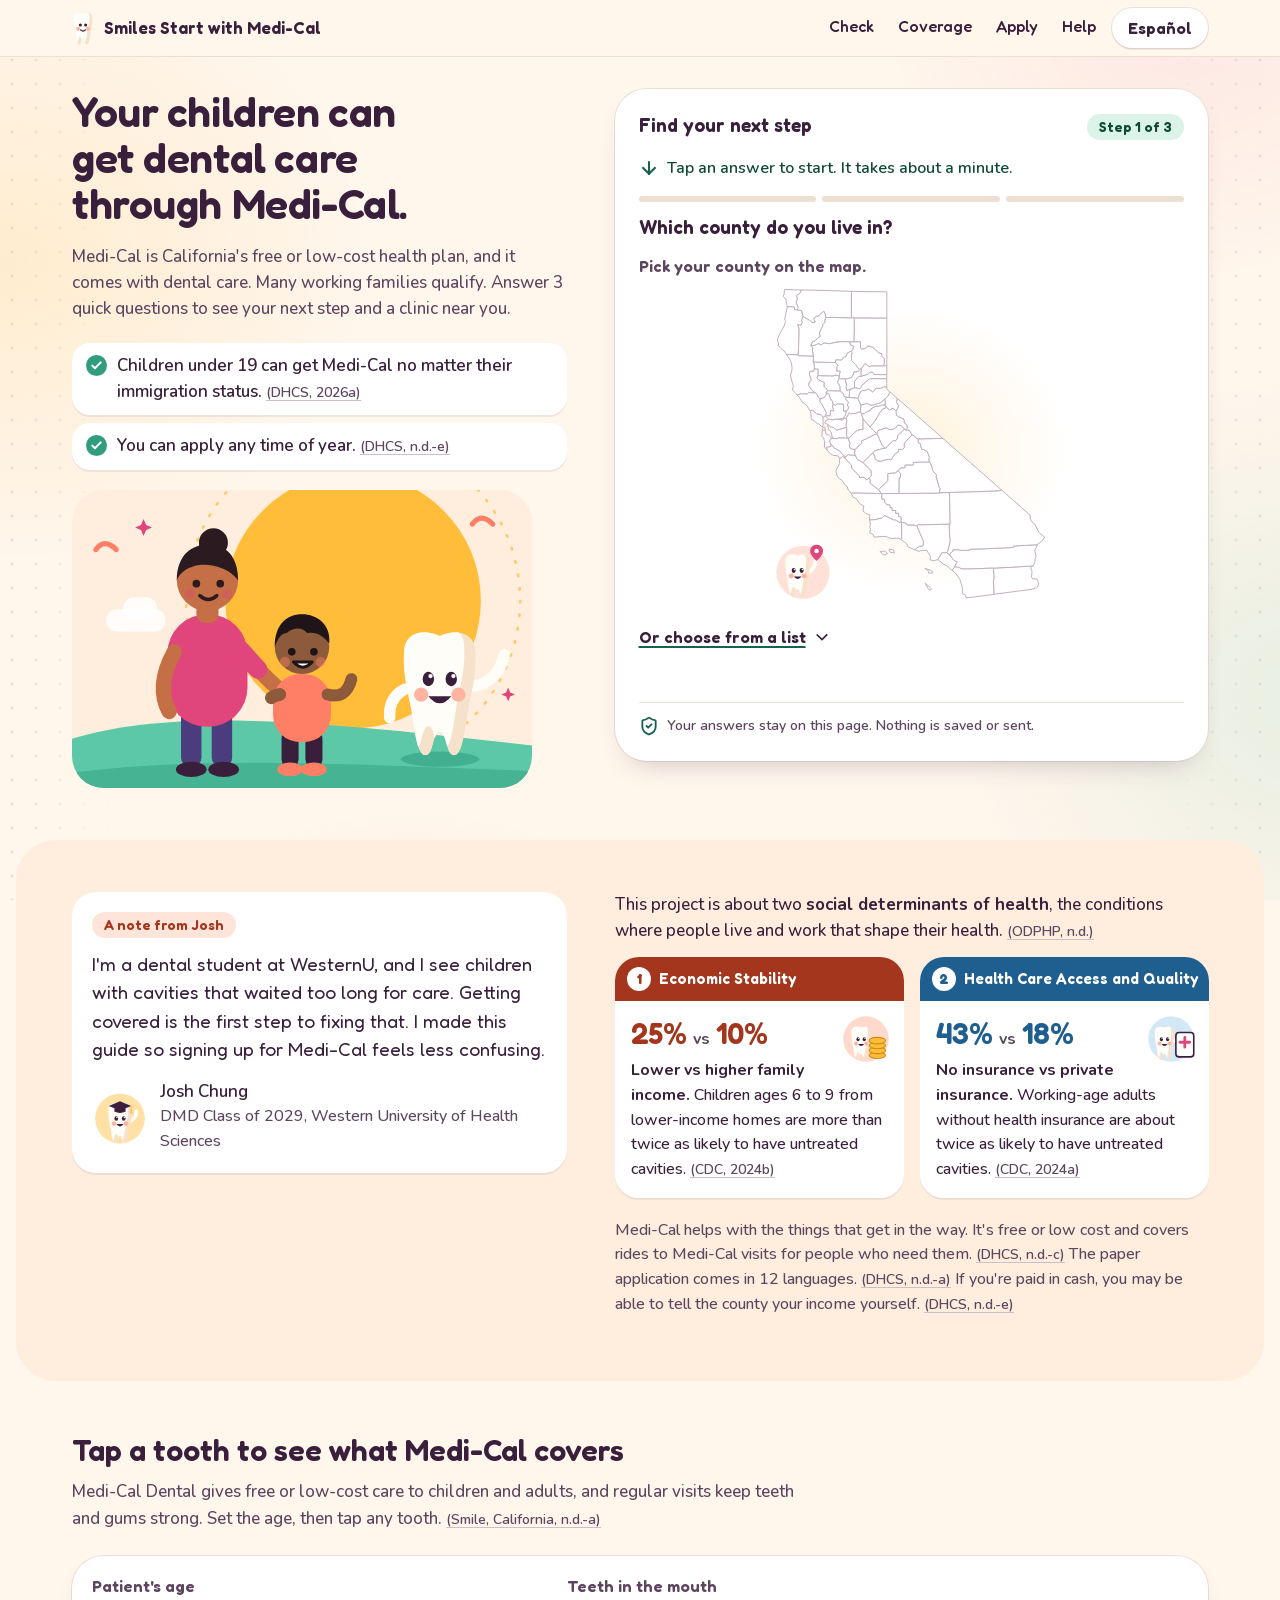
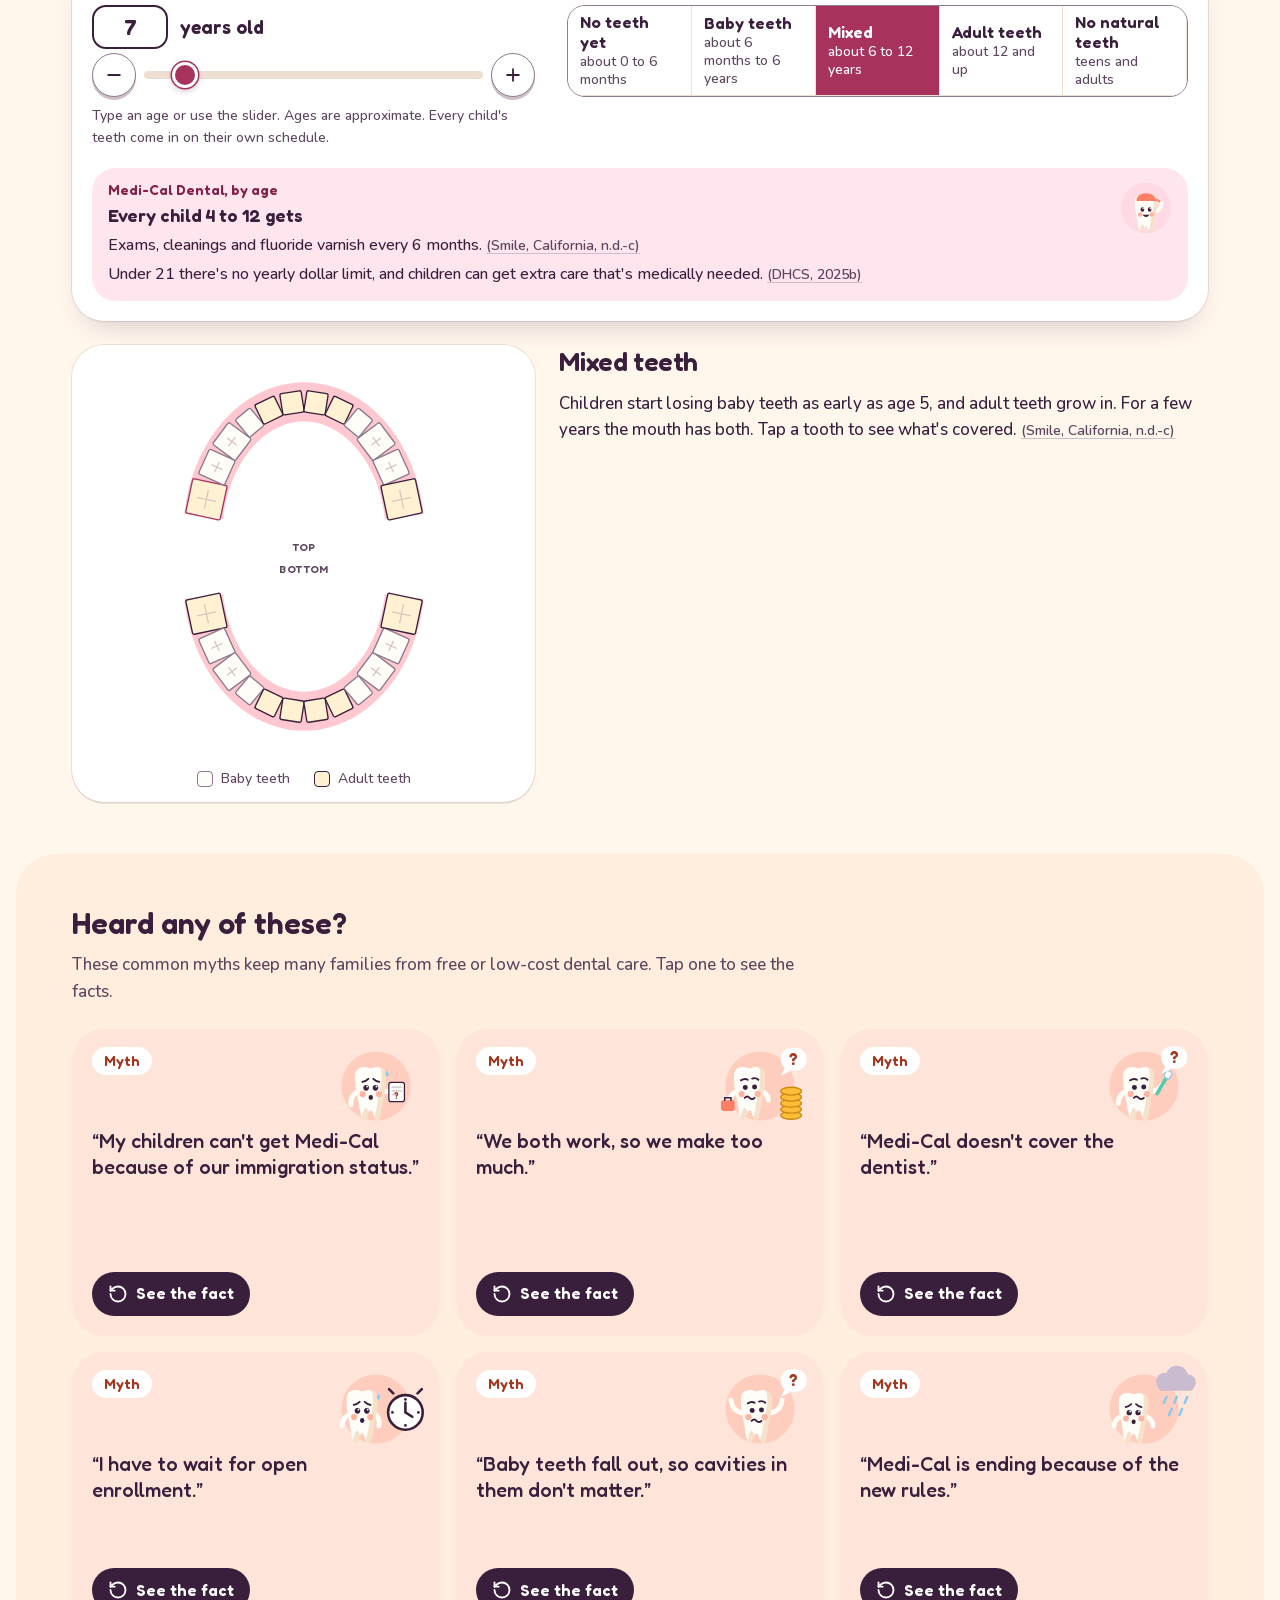
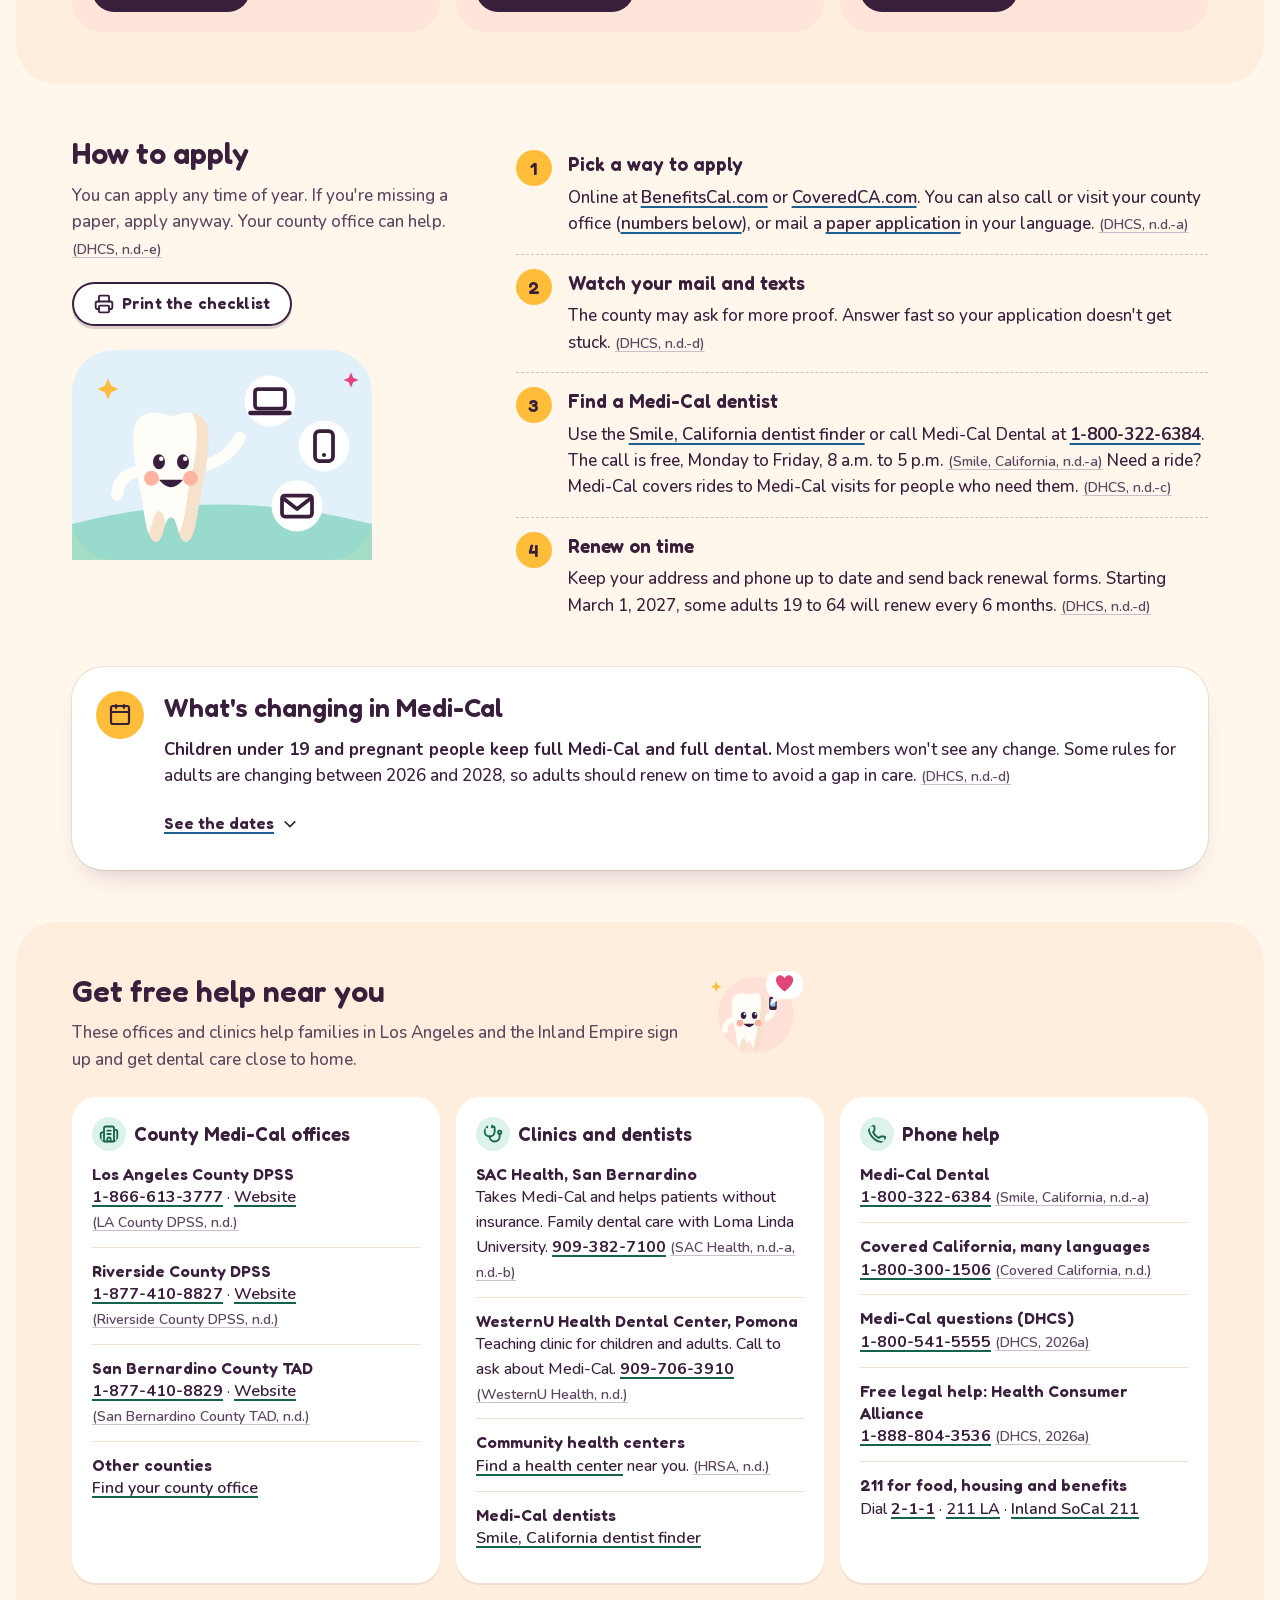
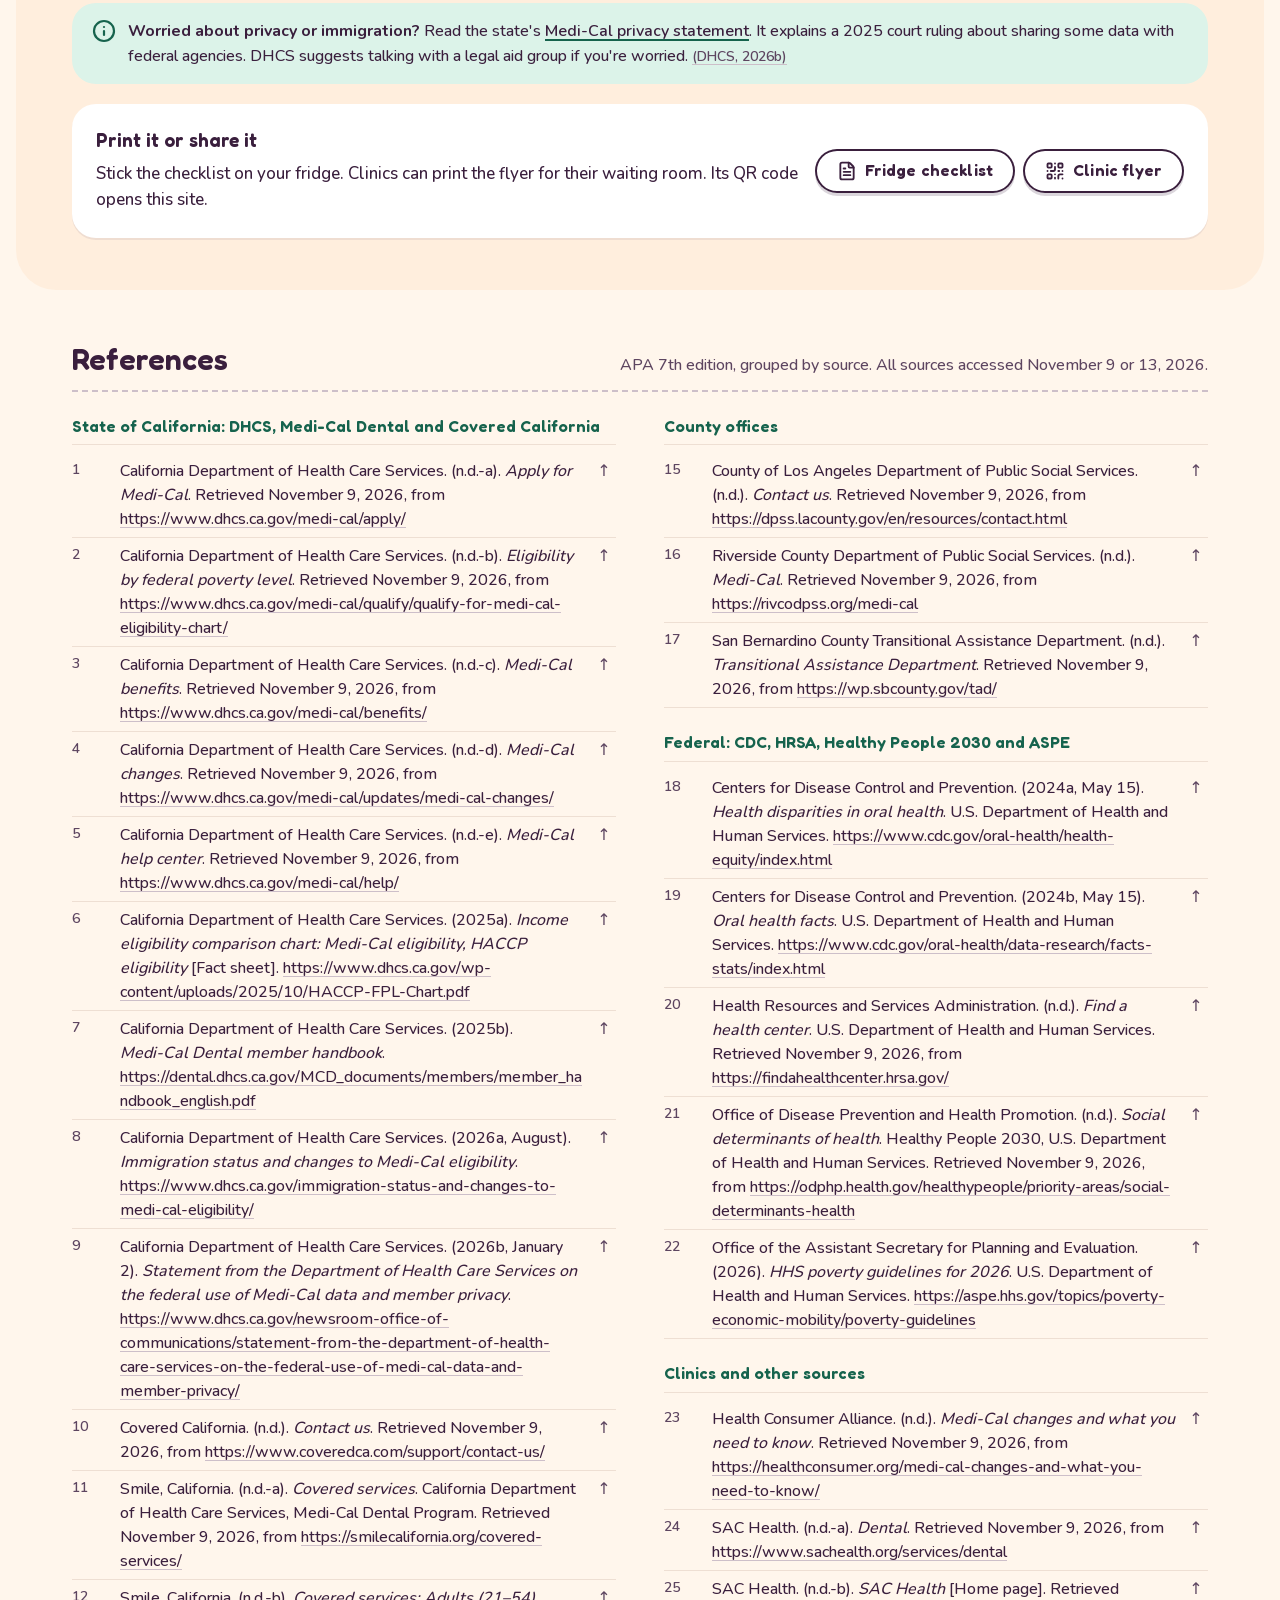
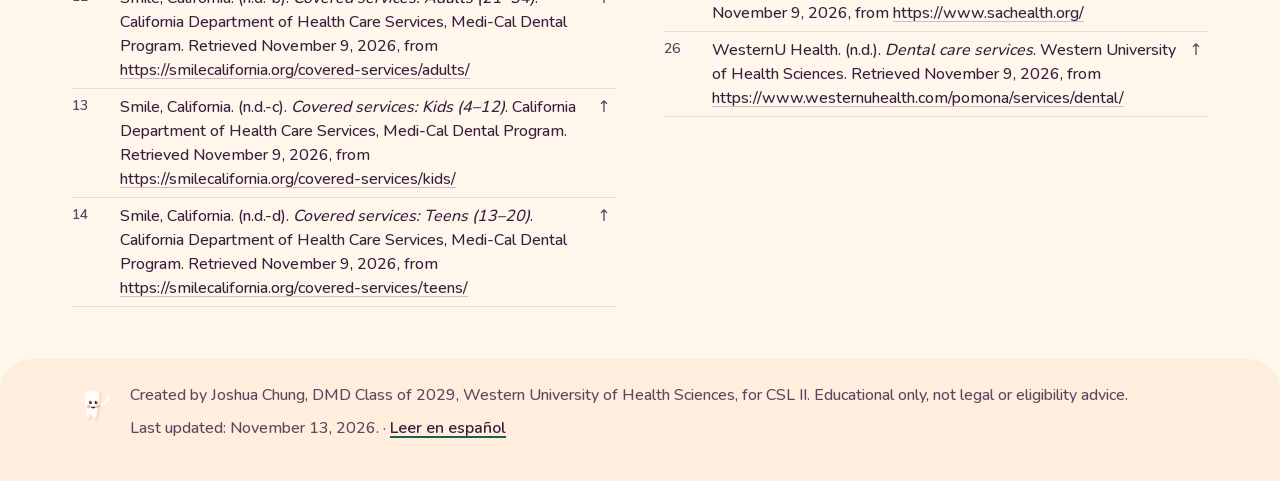
==== commit 57468974: "Drop the tongue from smiling buddies; align parent's hair to the head (EN + ES) make_art.py now rege" ====
--- a/index.html
+++ b/index.html
@@ -15,7 +15,7 @@
 </head>
 <body>
 <div class="splash" aria-hidden="true">
-  <!--ART:splash--><svg class="splash-art" viewBox="0 0 280 240" focusable="false"><circle class="sp-disc" cx="140" cy="122" r="94" fill="#ffe1a6"/><circle class="sp-ring" cx="140" cy="122" r="110" fill="none" stroke="#ffbd3a" stroke-width="2.5" stroke-dasharray="2 10" stroke-linecap="round"/><g class="sp-bud" transform="translate(41.6 37.7) scale(0.82)"><g class="wave"><path d="M168 118q34-6 42-44" fill="none" stroke="#fffdf8" stroke-width="16" stroke-linecap="round"/></g><path d="M72 122q-24 12-22 40" fill="none" stroke="#fffdf8" stroke-width="16" stroke-linecap="round"/><use href="#bd-body"/><g class="blink"><g fill="#3a1f3d"><ellipse cx="104" cy="108" rx="8" ry="10"/><ellipse cx="136" cy="108" rx="8" ry="10"/></g><circle cx="107" cy="104" r="3" fill="#fff"/><circle cx="139" cy="104" r="3" fill="#fff"/></g><path d="M104 132q16 20 32 0z" fill="#3a1f3d"/><path d="M112 140q8 5 16 0" fill="none" stroke="#ff7f66" stroke-width="5" stroke-linecap="round" stroke-linejoin="round"/></g><g class="sp-spark s1"><path d="M236 38L239.6 46.4L248 50L239.6 53.6L236 62L232.4 53.6L224 50L232.4 46.4Z" fill="#e0457b"/></g><g class="sp-spark s2"><path d="M44 64L47.0 71.0L54 74L47.0 77.0L44 84L41.0 77.0L34 74L41.0 71.0Z" fill="#ffbd3a"/></g><g class="sp-spark s3"><path d="M236 172L238.4 177.6L244 180L238.4 182.4L236 188L233.6 182.4L228 180L233.6 177.6Z" fill="#2f9d7e"/></g></svg><!--/ART:splash-->
+  <!--ART:splash--><svg class="splash-art" viewBox="0 0 280 240" focusable="false"><circle class="sp-disc" cx="140" cy="122" r="94" fill="#ffe1a6"/><circle class="sp-ring" cx="140" cy="122" r="110" fill="none" stroke="#ffbd3a" stroke-width="2.5" stroke-dasharray="2 10" stroke-linecap="round"/><g class="sp-bud" transform="translate(41.6 37.7) scale(0.82)"><g class="wave"><path d="M168 118q34-6 42-44" fill="none" stroke="#fffdf8" stroke-width="16" stroke-linecap="round"/></g><path d="M72 122q-24 12-22 40" fill="none" stroke="#fffdf8" stroke-width="16" stroke-linecap="round"/><use href="#bd-body"/><g class="blink"><g fill="#3a1f3d"><ellipse cx="104" cy="108" rx="8" ry="10"/><ellipse cx="136" cy="108" rx="8" ry="10"/></g><circle cx="107" cy="104" r="3" fill="#fff"/><circle cx="139" cy="104" r="3" fill="#fff"/></g><path d="M104 132q16 20 32 0z" fill="#3a1f3d"/></g><g class="sp-spark s1"><path d="M236 38L239.6 46.4L248 50L239.6 53.6L236 62L232.4 53.6L224 50L232.4 46.4Z" fill="#e0457b"/></g><g class="sp-spark s2"><path d="M44 64L47.0 71.0L54 74L47.0 77.0L44 84L41.0 77.0L34 74L41.0 71.0Z" fill="#ffbd3a"/></g><g class="sp-spark s3"><path d="M236 172L238.4 177.6L244 180L238.4 182.4L236 188L233.6 182.4L228 180L233.6 177.6Z" fill="#2f9d7e"/></g></svg><!--/ART:splash-->
 </div>
 <svg class="sprite" aria-hidden="true" focusable="false">
   <defs><!--ART:defs--><path id="bd-tooth" d="M70 70C70 45 95 36 120 48 145 36 170 45 170 70 172 100 165 125 160 150 155 180 152 215 140 215 128 215 130 182 120 182 110 182 112 215 100 215 88 215 85 180 80 150 75 125 68 100 70 70Z"/><clipPath id="bd-clip"><use href="#bd-tooth"/></clipPath><g id="bd-body"><g clip-path="url(#bd-clip)"><use href="#bd-tooth" fill="#f6e2cb"/><use href="#bd-tooth" fill="#fffdf8" transform="translate(-16 -8)"/></g><circle cx="94" cy="130" r="10" fill="#ffb3a1"/><circle cx="146" cy="130" r="10" fill="#ffb3a1"/></g><!--/ART:defs--></defs>
@@ -71,7 +71,7 @@
         <li><svg class="ic" aria-hidden="true"><use href="#i-check"/></svg><span>Children under 19 can get <span class="nowrap">Medi-Cal</span> no matter their immigration status. <a class="cite" id="c-dhcs-imm-1" href="#ref-dhcs-imm">(DHCS, 2026a)</a></span></li>
         <li><svg class="ic" aria-hidden="true"><use href="#i-check"/></svg><span>You can apply any time of year. <a class="cite" id="c-dhcs-help-1" href="#ref-dhcs-help">(DHCS, n.d.-e)</a></span></li>
       </ul>
-      <!--ART:hero--><div class="hero-art" aria-hidden="true"><svg class="hero-scene" viewBox="0 60 540 350" aria-hidden="true" focusable="false"><rect y="60" width="540" height="350" fill="#ffeedd"/><circle cx="330" cy="190" r="150" fill="#ffbd3a"/><circle cx="330" cy="190" r="196" fill="none" stroke="#ffbd3a" stroke-width="3" stroke-dasharray="2 14" stroke-linecap="round" opacity=".7"/><path d="M28 130q10-14 24 0M470 100q10-14 24 0" fill="none" stroke="#ff7f66" stroke-width="6" stroke-linecap="round" stroke-linejoin="round"/><path d="M84 94L87.0 101.0L94 104L87.0 107.0L84 114L81.0 107.0L74 104L81.0 101.0Z" fill="#e0457b"/><path d="M512 292L514.4 297.6L520 300L514.4 302.4L512 308L509.6 302.4L504 300L509.6 297.6Z" fill="#e0457b"/><rect x="40" y="200" width="70" height="26" rx="13" fill="#fff" opacity=".85"/><rect x="60" y="186" width="40" height="26" rx="13" fill="#fff" opacity=".85"/><path d="M0 352C120 316 280 330 540 360V410H0Z" fill="#5cc8a8"/><path d="M0 392C160 372 320 382 540 390V410H0Z" fill="#46b393"/><g><rect x="128" y="316" width="24" height="70" rx="12" fill="#4b3c7d"/><rect x="164" y="316" width="24" height="70" rx="12" fill="#4b3c7d"/><ellipse cx="140" cy="388" rx="18" ry="9" fill="#3a1f3d"/><ellipse cx="178" cy="388" rx="18" ry="9" fill="#3a1f3d"/><rect x="112" y="206" width="94" height="132" rx="46" fill="#e0457b"/><path d="M120 250q-22 40-6 70" fill="none" stroke="#c46f45" stroke-width="18" stroke-linecap="round"/><path d="M198 248q30 34 52 52" fill="none" stroke="#c46f45" stroke-width="18" stroke-linecap="round"/><path d="M198 248q28 32 44 46" fill="none" stroke="#e0457b" stroke-width="22" stroke-linecap="round" stroke-dasharray="30 200"/><rect x="146" y="188" width="26" height="28" rx="10" fill="#c46f45"/><circle cx="159" cy="166" r="36" fill="#c46f45"/><path d="M122 166c0-30 18-42 38-42s38 12 38 40c-10-14-30-20-46-18-12 2-22 8-30 20z" fill="#2b1a1f"/><circle cx="166" cy="122" r="17" fill="#2b1a1f"/><g class="blink"><circle cx="146" cy="170" r="4.5" fill="#2b1a1f"/><circle cx="174" cy="170" r="4.5" fill="#2b1a1f"/></g><path d="M150 184q10 9 20 0" fill="none" stroke="#2b1a1f" stroke-width="4" stroke-linecap="round"/><circle cx="138" cy="182" r="6" fill="#e0457b" opacity=".35"/><circle cx="182" cy="182" r="6" fill="#e0457b" opacity=".35"/></g><g><rect x="246" y="342" width="20" height="44" rx="10" fill="#3a1f3d"/><rect x="274" y="342" width="20" height="44" rx="10" fill="#3a1f3d"/><ellipse cx="256" cy="388" rx="15" ry="8" fill="#ff7f66"/><ellipse cx="284" cy="388" rx="15" ry="8" fill="#ff7f66"/><rect x="236" y="276" width="68" height="80" rx="32" fill="#ff7f66"/><path d="M244 300q-8 2-10 4" fill="none" stroke="#8d5a3b" stroke-width="15" stroke-linecap="round"/><path d="M300 300q22 6 28-18" fill="none" stroke="#8d5a3b" stroke-width="14" stroke-linecap="round"/><circle cx="270" cy="244" r="32" fill="#8d5a3b"/><path d="M238 244c0-26 14-38 32-38s34 12 32 34c-8-10-16-14-26-12-6-8-18-6-24 0-6 0-10 6-14 16z" fill="#1f1418"/><g class="blink"><circle cx="258" cy="250" r="4.5" fill="#1f1418"/><circle cx="284" cy="250" r="4.5" fill="#1f1418"/></g><path d="M260 262q11 12 22 0z" fill="#fff" stroke="#1f1418" stroke-width="3.5" stroke-linejoin="round"/><circle cx="250" cy="262" r="6" fill="#ff7f66" opacity=".45"/><circle cx="292" cy="262" r="6" fill="#ff7f66" opacity=".45"/></g><ellipse cx="432" cy="376" rx="46" ry="9" fill="#2f9d7e" opacity=".55"/></svg><svg class="hero-buddy" viewBox="370 180 170 200" aria-hidden="true" focusable="false"><g transform="translate(331.2 191.4) scale(0.84)"><g class="wave"><path d="M168 118q34-6 42-44" fill="none" stroke="#fffdf8" stroke-width="16" stroke-linecap="round"/></g><path d="M72 122q-24 12-22 40" fill="none" stroke="#fffdf8" stroke-width="16" stroke-linecap="round"/><use href="#bd-body"/><g class="blink"><g fill="#3a1f3d"><ellipse cx="104" cy="108" rx="8" ry="10"/><ellipse cx="136" cy="108" rx="8" ry="10"/></g><circle cx="107" cy="104" r="3" fill="#fff"/><circle cx="139" cy="104" r="3" fill="#fff"/></g><path d="M104 132q16 20 32 0z" fill="#3a1f3d"/><path d="M112 140q8 5 16 0" fill="none" stroke="#ff7f66" stroke-width="5" stroke-linecap="round" stroke-linejoin="round"/></g></svg></div><!--/ART:hero-->
+      <!--ART:hero--><div class="hero-art" aria-hidden="true"><svg class="hero-scene" viewBox="0 60 540 350" aria-hidden="true" focusable="false"><rect y="60" width="540" height="350" fill="#ffeedd"/><circle cx="330" cy="190" r="150" fill="#ffbd3a"/><circle cx="330" cy="190" r="196" fill="none" stroke="#ffbd3a" stroke-width="3" stroke-dasharray="2 14" stroke-linecap="round" opacity=".7"/><path d="M28 130q10-14 24 0M470 100q10-14 24 0" fill="none" stroke="#ff7f66" stroke-width="6" stroke-linecap="round" stroke-linejoin="round"/><path d="M84 94L87.0 101.0L94 104L87.0 107.0L84 114L81.0 107.0L74 104L81.0 101.0Z" fill="#e0457b"/><path d="M512 292L514.4 297.6L520 300L514.4 302.4L512 308L509.6 302.4L504 300L509.6 297.6Z" fill="#e0457b"/><rect x="40" y="200" width="70" height="26" rx="13" fill="#fff" opacity=".85"/><rect x="60" y="186" width="40" height="26" rx="13" fill="#fff" opacity=".85"/><path d="M0 352C120 316 280 330 540 360V410H0Z" fill="#5cc8a8"/><path d="M0 392C160 372 320 382 540 390V410H0Z" fill="#46b393"/><g><rect x="128" y="316" width="24" height="70" rx="12" fill="#4b3c7d"/><rect x="164" y="316" width="24" height="70" rx="12" fill="#4b3c7d"/><ellipse cx="140" cy="388" rx="18" ry="9" fill="#3a1f3d"/><ellipse cx="178" cy="388" rx="18" ry="9" fill="#3a1f3d"/><rect x="112" y="206" width="94" height="132" rx="46" fill="#e0457b"/><path d="M120 250q-22 40-6 70" fill="none" stroke="#c46f45" stroke-width="18" stroke-linecap="round"/><path d="M198 248q30 34 52 52" fill="none" stroke="#c46f45" stroke-width="18" stroke-linecap="round"/><path d="M198 248q28 32 44 46" fill="none" stroke="#e0457b" stroke-width="22" stroke-linecap="round" stroke-dasharray="30 200"/><rect x="146" y="188" width="26" height="28" rx="10" fill="#c46f45"/><circle cx="159" cy="166" r="36" fill="#c46f45"/><path d="M123 166c0-30 18-42 37-42s35 12 35 42c-10-14-30-20-46-18-12 2-22 8-26 18z" fill="#2b1a1f"/><circle cx="166" cy="122" r="17" fill="#2b1a1f"/><g class="blink"><circle cx="146" cy="170" r="4.5" fill="#2b1a1f"/><circle cx="174" cy="170" r="4.5" fill="#2b1a1f"/></g><path d="M150 184q10 9 20 0" fill="none" stroke="#2b1a1f" stroke-width="4" stroke-linecap="round"/><circle cx="138" cy="182" r="6" fill="#e0457b" opacity=".35"/><circle cx="182" cy="182" r="6" fill="#e0457b" opacity=".35"/></g><g><rect x="246" y="342" width="20" height="44" rx="10" fill="#3a1f3d"/><rect x="274" y="342" width="20" height="44" rx="10" fill="#3a1f3d"/><ellipse cx="256" cy="388" rx="15" ry="8" fill="#ff7f66"/><ellipse cx="284" cy="388" rx="15" ry="8" fill="#ff7f66"/><rect x="236" y="276" width="68" height="80" rx="32" fill="#ff7f66"/><path d="M244 300q-8 2-10 4" fill="none" stroke="#8d5a3b" stroke-width="15" stroke-linecap="round"/><path d="M300 300q22 6 28-18" fill="none" stroke="#8d5a3b" stroke-width="14" stroke-linecap="round"/><circle cx="270" cy="244" r="32" fill="#8d5a3b"/><path d="M238 244c0-26 14-38 32-38s34 12 32 34c-8-10-16-14-26-12-6-8-18-6-24 0-6 0-10 6-14 16z" fill="#1f1418"/><g class="blink"><circle cx="258" cy="250" r="4.5" fill="#1f1418"/><circle cx="284" cy="250" r="4.5" fill="#1f1418"/></g><path d="M260 262q11 12 22 0z" fill="#fff" stroke="#1f1418" stroke-width="3.5" stroke-linejoin="round"/><circle cx="250" cy="262" r="6" fill="#ff7f66" opacity=".45"/><circle cx="292" cy="262" r="6" fill="#ff7f66" opacity=".45"/></g><ellipse cx="432" cy="376" rx="46" ry="9" fill="#2f9d7e" opacity=".55"/></svg><svg class="hero-buddy" viewBox="370 180 170 200" aria-hidden="true" focusable="false"><g transform="translate(331.2 191.4) scale(0.84)"><g class="wave"><path d="M168 118q34-6 42-44" fill="none" stroke="#fffdf8" stroke-width="16" stroke-linecap="round"/></g><path d="M72 122q-24 12-22 40" fill="none" stroke="#fffdf8" stroke-width="16" stroke-linecap="round"/><use href="#bd-body"/><g class="blink"><g fill="#3a1f3d"><ellipse cx="104" cy="108" rx="8" ry="10"/><ellipse cx="136" cy="108" rx="8" ry="10"/></g><circle cx="107" cy="104" r="3" fill="#fff"/><circle cx="139" cy="104" r="3" fill="#fff"/></g><path d="M104 132q16 20 32 0z" fill="#3a1f3d"/></g></svg></div><!--/ART:hero-->
     </div>
 
     <div class="flow" id="flow">
@@ -94,7 +94,7 @@
               <path class="hl hl-hover" d=""/><path class="hl hl-sel" d=""/>
             </svg>
             <div class="map-tip" aria-hidden="true" hidden></div>
-            <svg class="map-buddy" viewBox="0 0 72 72" aria-hidden="true" focusable="false"><circle cx="36" cy="42" r="30" fill="#ffe1d8"/><g transform="translate(-3.6 9.8) scale(0.28)"><path d="M168 112q24-18 26-52" fill="none" stroke="#fffdf8" stroke-width="16" stroke-linecap="round"/><use href="#bd-body"/><g fill="#3a1f3d"><ellipse cx="104" cy="108" rx="8" ry="10"/><ellipse cx="136" cy="108" rx="8" ry="10"/></g><circle cx="107" cy="104" r="3" fill="#fff"/><circle cx="139" cy="104" r="3" fill="#fff"/><path d="M104 132q16 20 32 0z" fill="#3a1f3d"/><path d="M112 140q8 5 16 0" fill="none" stroke="#ff7f66" stroke-width="5" stroke-linecap="round" stroke-linejoin="round"/><path d="M196 4c-16 0-26 12-26 25 0 18 26 40 26 40s26-22 26-40c0-13-10-25-26-25z" fill="#e0457b"/><circle cx="196" cy="29" r="9" fill="#fff"/></g></svg>
+            <svg class="map-buddy" viewBox="0 0 72 72" aria-hidden="true" focusable="false"><circle cx="36" cy="42" r="30" fill="#ffe1d8"/><g transform="translate(-3.6 9.8) scale(0.28)"><path d="M168 112q24-18 26-52" fill="none" stroke="#fffdf8" stroke-width="16" stroke-linecap="round"/><use href="#bd-body"/><g fill="#3a1f3d"><ellipse cx="104" cy="108" rx="8" ry="10"/><ellipse cx="136" cy="108" rx="8" ry="10"/></g><circle cx="107" cy="104" r="3" fill="#fff"/><circle cx="139" cy="104" r="3" fill="#fff"/><path d="M104 132q16 20 32 0z" fill="#3a1f3d"/><path d="M196 4c-16 0-26 12-26 25 0 18 26 40 26 40s26-22 26-40c0-13-10-25-26-25z" fill="#e0457b"/><circle cx="196" cy="29" r="9" fill="#fff"/></g></svg>
           </div>
           <details class="county-list">
             <summary>Or choose from a list</summary>
@@ -143,7 +143,7 @@
       <!-- Result card. All text lives here; app.js only shows the right parts and fills in numbers. -->
       <div class="plan" id="plan" hidden>
         <div class="plan-top">
-          <!--ART:plan--><svg class="spot spot-plan" viewBox="0 0 104 96" aria-hidden="true" focusable="false"><circle cx="52" cy="54" r="40" fill="#ffe1a6"/><g transform="translate(-1.2 14.6) scale(0.36)"><path d="M72 122q-20 6-22 28" fill="none" stroke="#fffdf8" stroke-width="16" stroke-linecap="round"/><path d="M168 118q16 2 22-8" fill="none" stroke="#fffdf8" stroke-width="16" stroke-linecap="round"/><use href="#bd-body"/><g fill="#3a1f3d"><ellipse cx="104" cy="108" rx="8" ry="10"/><ellipse cx="136" cy="108" rx="8" ry="10"/></g><circle cx="107" cy="104" r="3" fill="#fff"/><circle cx="139" cy="104" r="3" fill="#fff"/><path d="M104 132q16 20 32 0z" fill="#3a1f3d"/><path d="M112 140q8 5 16 0" fill="none" stroke="#ff7f66" stroke-width="5" stroke-linecap="round" stroke-linejoin="round"/><rect x="176" y="70" width="64" height="84" rx="9" fill="#ffbd3a"/><rect x="184" y="84" width="48" height="62" rx="5" fill="#fff"/><rect x="196" y="64" width="24" height="14" rx="5" fill="#3a1f3d"/><circle cx="196" cy="100" r="6" fill="#2f9d7e"/><path d="M193.3 100.1l1.8 1.8 3.6-3.7" fill="none" stroke="#fff" stroke-width="2.0" stroke-linecap="round" stroke-linejoin="round"/><path d="M208 100h16" fill="none" stroke="#cdbfc9" stroke-width="5" stroke-linecap="round" stroke-linejoin="round"/><circle cx="196" cy="118" r="6" fill="#2f9d7e"/><path d="M193.3 118.1l1.8 1.8 3.6-3.7" fill="none" stroke="#fff" stroke-width="2.0" stroke-linecap="round" stroke-linejoin="round"/><path d="M208 118h16" fill="none" stroke="#cdbfc9" stroke-width="5" stroke-linecap="round" stroke-linejoin="round"/><circle cx="196" cy="136" r="6" fill="#2f9d7e"/><path d="M193.3 136.1l1.8 1.8 3.6-3.7" fill="none" stroke="#fff" stroke-width="2.0" stroke-linecap="round" stroke-linejoin="round"/><path d="M208 136h12" fill="none" stroke="#cdbfc9" stroke-width="5" stroke-linecap="round" stroke-linejoin="round"/></g><path d="M92 8L93.8 12.2L98 14L93.8 15.8L92 20L90.2 15.8L86 14L90.2 12.2Z" fill="#e0457b"/></svg><!--/ART:plan-->
+          <!--ART:plan--><svg class="spot spot-plan" viewBox="0 0 104 96" aria-hidden="true" focusable="false"><circle cx="52" cy="54" r="40" fill="#ffe1a6"/><g transform="translate(-1.2 14.6) scale(0.36)"><path d="M72 122q-20 6-22 28" fill="none" stroke="#fffdf8" stroke-width="16" stroke-linecap="round"/><path d="M168 118q16 2 22-8" fill="none" stroke="#fffdf8" stroke-width="16" stroke-linecap="round"/><use href="#bd-body"/><g fill="#3a1f3d"><ellipse cx="104" cy="108" rx="8" ry="10"/><ellipse cx="136" cy="108" rx="8" ry="10"/></g><circle cx="107" cy="104" r="3" fill="#fff"/><circle cx="139" cy="104" r="3" fill="#fff"/><path d="M104 132q16 20 32 0z" fill="#3a1f3d"/><rect x="176" y="70" width="64" height="84" rx="9" fill="#ffbd3a"/><rect x="184" y="84" width="48" height="62" rx="5" fill="#fff"/><rect x="196" y="64" width="24" height="14" rx="5" fill="#3a1f3d"/><circle cx="196" cy="100" r="6" fill="#2f9d7e"/><path d="M193.3 100.1l1.8 1.8 3.6-3.7" fill="none" stroke="#fff" stroke-width="2.0" stroke-linecap="round" stroke-linejoin="round"/><path d="M208 100h16" fill="none" stroke="#cdbfc9" stroke-width="5" stroke-linecap="round" stroke-linejoin="round"/><circle cx="196" cy="118" r="6" fill="#2f9d7e"/><path d="M193.3 118.1l1.8 1.8 3.6-3.7" fill="none" stroke="#fff" stroke-width="2.0" stroke-linecap="round" stroke-linejoin="round"/><path d="M208 118h16" fill="none" stroke="#cdbfc9" stroke-width="5" stroke-linecap="round" stroke-linejoin="round"/><circle cx="196" cy="136" r="6" fill="#2f9d7e"/><path d="M193.3 136.1l1.8 1.8 3.6-3.7" fill="none" stroke="#fff" stroke-width="2.0" stroke-linecap="round" stroke-linejoin="round"/><path d="M208 136h12" fill="none" stroke="#cdbfc9" stroke-width="5" stroke-linecap="round" stroke-linejoin="round"/></g><path d="M92 8L93.8 12.2L98 14L93.8 15.8L92 20L90.2 15.8L86 14L90.2 12.2Z" fill="#e0457b"/></svg><!--/ART:plan-->
           <h2 class="plan-h" id="plan-h" tabindex="-1">Your plan</h2>
           <button type="button" class="link-btn" data-restart><svg class="ic" aria-hidden="true"><use href="#i-reset"/></svg>Start over</button>
         </div>
@@ -214,18 +214,18 @@
     <div class="note-card">
       <h2 id="about-h" class="kicker">A note from Josh</h2>
       <p class="note-text">I'm a dental student at WesternU, and I see children with cavities that waited too long for care. Getting covered is the first step to fixing that. I made this guide so signing up for <span class="nowrap">Medi-Cal</span> feels less confusing.</p>
-      <div class="sig-row"><!--ART:note--><svg class="note-pic" viewBox="0 0 72 72" aria-hidden="true" focusable="false"><circle cx="36" cy="38" r="32" fill="#ffe1a6"/><g transform="translate(0.0 5.5) scale(0.3)"><path d="M168 116q22-10 22-40" fill="none" stroke="#fffdf8" stroke-width="16" stroke-linecap="round"/><use href="#bd-body"/><g fill="#3a1f3d"><ellipse cx="104" cy="108" rx="8" ry="10"/><ellipse cx="136" cy="108" rx="8" ry="10"/></g><circle cx="107" cy="104" r="3" fill="#fff"/><circle cx="139" cy="104" r="3" fill="#fff"/><path d="M104 132q16 20 32 0z" fill="#3a1f3d"/><path d="M112 140q8 5 16 0" fill="none" stroke="#ff7f66" stroke-width="5" stroke-linecap="round" stroke-linejoin="round"/><path d="M72 54l48-20 48 20-48 20z" fill="#3a1f3d"/><path d="M96 64v14q24 12 48 0V64" fill="#3a1f3d"/><path d="M168 54v26" stroke="#ffbd3a" stroke-width="5"/><circle cx="168" cy="82" r="5" fill="#ffbd3a"/></g></svg><!--/ART:note--><p class="signature"><span class="sig-name">Josh Chung</span><span class="sig-role">DMD Class of 2029, Western University of Health Sciences</span></p></div>
+      <div class="sig-row"><!--ART:note--><svg class="note-pic" viewBox="0 0 72 72" aria-hidden="true" focusable="false"><circle cx="36" cy="38" r="32" fill="#ffe1a6"/><g transform="translate(0.0 5.5) scale(0.3)"><path d="M168 116q22-10 22-40" fill="none" stroke="#fffdf8" stroke-width="16" stroke-linecap="round"/><use href="#bd-body"/><g fill="#3a1f3d"><ellipse cx="104" cy="108" rx="8" ry="10"/><ellipse cx="136" cy="108" rx="8" ry="10"/></g><circle cx="107" cy="104" r="3" fill="#fff"/><circle cx="139" cy="104" r="3" fill="#fff"/><path d="M104 132q16 20 32 0z" fill="#3a1f3d"/><path d="M72 54l48-20 48 20-48 20z" fill="#3a1f3d"/><path d="M96 64v14q24 12 48 0V64" fill="#3a1f3d"/><path d="M168 54v26" stroke="#ffbd3a" stroke-width="5"/><circle cx="168" cy="82" r="5" fill="#ffbd3a"/></g></svg><!--/ART:note--><p class="signature"><span class="sig-name">Josh Chung</span><span class="sig-role">DMD Class of 2029, Western University of Health Sciences</span></p></div>
     </div>
     <div class="sdoh">
       <p class="sdoh-lead">This project is about two <strong>social determinants of health</strong>, the conditions where people live and work that shape their health. <a class="cite" id="c-odphp-1" href="#ref-odphp">(ODPHP, n.d.)</a></p>
       <ul class="sdoh-pairs" aria-label="Social determinants of health addressed">
         <li class="sdoh-pair">
           <p class="sdoh-tag"><span class="sdoh-n" aria-hidden="true">1</span>Economic Stability</p>
-          <div class="stat"><!--ART:sdoh1--><svg class="sdoh-pic" viewBox="0 0 64 64" aria-hidden="true" focusable="false"><circle cx="32" cy="32" r="28" fill="#ffd9cb"/><g transform="translate(-2.8 6.4) scale(0.24)"><path d="M168 120q14 10 16 30" fill="none" stroke="#fffdf8" stroke-width="16" stroke-linecap="round"/><use href="#bd-body"/><g fill="#3a1f3d"><ellipse cx="104" cy="108" rx="8" ry="10"/><ellipse cx="136" cy="108" rx="8" ry="10"/></g><circle cx="107" cy="104" r="3" fill="#fff"/><circle cx="139" cy="104" r="3" fill="#fff"/><path d="M104 132q16 20 32 0z" fill="#3a1f3d"/><path d="M112 140q8 5 16 0" fill="none" stroke="#ff7f66" stroke-width="5" stroke-linecap="round" stroke-linejoin="round"/></g><ellipse cx="46" cy="52" rx="10" ry="4" fill="#ffbd3a" stroke="#c98a12" stroke-width="1.4"/><ellipse cx="46" cy="46" rx="10" ry="4" fill="#ffbd3a" stroke="#c98a12" stroke-width="1.4"/><ellipse cx="46" cy="40" rx="10" ry="4" fill="#ffbd3a" stroke="#c98a12" stroke-width="1.4"/><ellipse cx="46" cy="34" rx="10" ry="4" fill="#ffbd3a" stroke="#c98a12" stroke-width="1.4"/></svg><!--/ART:sdoh1--><p class="stat-num">25% <span>vs</span> 10%</p><p><strong>Lower vs higher family income.</strong> Children ages 6 to 9 from lower-income homes are more than twice as likely to have untreated cavities. <a class="cite" id="c-cdc-2" href="#ref-cdc">(CDC, 2024b)</a></p></div>
+          <div class="stat"><!--ART:sdoh1--><svg class="sdoh-pic" viewBox="0 0 64 64" aria-hidden="true" focusable="false"><circle cx="32" cy="32" r="28" fill="#ffd9cb"/><g transform="translate(-2.8 6.4) scale(0.24)"><path d="M168 120q14 10 16 30" fill="none" stroke="#fffdf8" stroke-width="16" stroke-linecap="round"/><use href="#bd-body"/><g fill="#3a1f3d"><ellipse cx="104" cy="108" rx="8" ry="10"/><ellipse cx="136" cy="108" rx="8" ry="10"/></g><circle cx="107" cy="104" r="3" fill="#fff"/><circle cx="139" cy="104" r="3" fill="#fff"/><path d="M104 132q16 20 32 0z" fill="#3a1f3d"/></g><ellipse cx="46" cy="52" rx="10" ry="4" fill="#ffbd3a" stroke="#c98a12" stroke-width="1.4"/><ellipse cx="46" cy="46" rx="10" ry="4" fill="#ffbd3a" stroke="#c98a12" stroke-width="1.4"/><ellipse cx="46" cy="40" rx="10" ry="4" fill="#ffbd3a" stroke="#c98a12" stroke-width="1.4"/><ellipse cx="46" cy="34" rx="10" ry="4" fill="#ffbd3a" stroke="#c98a12" stroke-width="1.4"/></svg><!--/ART:sdoh1--><p class="stat-num">25% <span>vs</span> 10%</p><p><strong>Lower vs higher family income.</strong> Children ages 6 to 9 from lower-income homes are more than twice as likely to have untreated cavities. <a class="cite" id="c-cdc-2" href="#ref-cdc">(CDC, 2024b)</a></p></div>
         </li>
         <li class="sdoh-pair">
           <p class="sdoh-tag"><span class="sdoh-n" aria-hidden="true">2</span>Health Care Access and Quality</p>
-          <div class="stat"><!--ART:sdoh2--><svg class="sdoh-pic" viewBox="0 0 64 64" aria-hidden="true" focusable="false"><circle cx="32" cy="32" r="28" fill="#d3e8f7"/><g transform="translate(-4.8 6.4) scale(0.24)"><path d="M168 118q18-8 22-30" fill="none" stroke="#fffdf8" stroke-width="16" stroke-linecap="round"/><use href="#bd-body"/><g fill="#3a1f3d"><ellipse cx="104" cy="108" rx="8" ry="10"/><ellipse cx="136" cy="108" rx="8" ry="10"/></g><circle cx="107" cy="104" r="3" fill="#fff"/><circle cx="139" cy="104" r="3" fill="#fff"/><path d="M104 132q16 20 32 0z" fill="#3a1f3d"/><path d="M112 140q8 5 16 0" fill="none" stroke="#ff7f66" stroke-width="5" stroke-linecap="round" stroke-linejoin="round"/></g><rect x="38" y="24" width="22" height="30" rx="4" fill="#fff" stroke="#3a1f3d" stroke-width="2"/><path d="M49 30v12M43 36h12" stroke="#e0457b" stroke-width="3.4" stroke-linecap="round"/></svg><!--/ART:sdoh2--><p class="stat-num">43% <span>vs</span> 18%</p><p><strong>No insurance vs private insurance.</strong> Working-age adults without health insurance are about twice as likely to have untreated cavities. <a class="cite" id="c-cdc-disparities-1" href="#ref-cdc-disparities">(CDC, 2024a)</a></p></div>
+          <div class="stat"><!--ART:sdoh2--><svg class="sdoh-pic" viewBox="0 0 64 64" aria-hidden="true" focusable="false"><circle cx="32" cy="32" r="28" fill="#d3e8f7"/><g transform="translate(-4.8 6.4) scale(0.24)"><path d="M168 118q18-8 22-30" fill="none" stroke="#fffdf8" stroke-width="16" stroke-linecap="round"/><use href="#bd-body"/><g fill="#3a1f3d"><ellipse cx="104" cy="108" rx="8" ry="10"/><ellipse cx="136" cy="108" rx="8" ry="10"/></g><circle cx="107" cy="104" r="3" fill="#fff"/><circle cx="139" cy="104" r="3" fill="#fff"/><path d="M104 132q16 20 32 0z" fill="#3a1f3d"/></g><rect x="38" y="24" width="22" height="30" rx="4" fill="#fff" stroke="#3a1f3d" stroke-width="2"/><path d="M49 30v12M43 36h12" stroke="#e0457b" stroke-width="3.4" stroke-linecap="round"/></svg><!--/ART:sdoh2--><p class="stat-num">43% <span>vs</span> 18%</p><p><strong>No insurance vs private insurance.</strong> Working-age adults without health insurance are about twice as likely to have untreated cavities. <a class="cite" id="c-cdc-disparities-1" href="#ref-cdc-disparities">(CDC, 2024a)</a></p></div>
         </li>
       </ul>
       <p class="small"><span class="nowrap">Medi-Cal</span> helps with the things that get in the way. It's free or low cost and covers rides to <span class="nowrap">Medi-Cal</span> visits for people who need them. <a class="cite" id="c-dhcs-benefits-1" href="#ref-dhcs-benefits">(DHCS, n.d.-c)</a> The paper application comes in 12 languages. <a class="cite" id="c-dhcs-apply-5" href="#ref-dhcs-apply">(DHCS, n.d.-a)</a> If you're paid in cash, you may be able to tell the county your income yourself. <a class="cite" id="c-dhcs-help-3" href="#ref-dhcs-help">(DHCS, n.d.-e)</a></p>
@@ -266,7 +266,7 @@
           </div>
         </div>
         <div class="age-box" aria-live="polite">
-          <!--ART:age--><svg class="age-pic" viewBox="0 0 80 80" aria-hidden="true" focusable="false" data-ages="baby"><circle cx="40" cy="40" r="34" fill="#ffd9e3"/><g transform="translate(4.0 7.5) scale(0.3)"><use href="#bd-body"/><g fill="#3a1f3d"><circle cx="106" cy="109" r="8"/><circle cx="136" cy="107" r="8"/></g><path d="M110 136q10 9 20 0" fill="none" stroke="#3a1f3d" stroke-width="6" stroke-linecap="round" stroke-linejoin="round"/><path d="M112 50q-8-22 12-24" fill="none" stroke="#3a1f3d" stroke-width="7" stroke-linecap="round" stroke-linejoin="round"/><circle cx="120" cy="160" r="10" fill="#8cc8f0"/><rect x="112" y="150" width="16" height="10" rx="4" fill="#8cc8f0"/></g></svg><svg class="age-pic" viewBox="0 0 80 80" aria-hidden="true" focusable="false" data-ages="kid"><circle cx="40" cy="40" r="34" fill="#ffd9e3"/><g transform="translate(4.0 9.5) scale(0.3)"><path d="M168 116q20-10 22-40" fill="none" stroke="#fffdf8" stroke-width="16" stroke-linecap="round"/><use href="#bd-body"/><g fill="#3a1f3d"><ellipse cx="104" cy="108" rx="8" ry="10"/><ellipse cx="136" cy="108" rx="8" ry="10"/></g><circle cx="107" cy="104" r="3" fill="#fff"/><circle cx="139" cy="104" r="3" fill="#fff"/><path d="M104 132q16 20 32 0z" fill="#3a1f3d"/><path d="M112 140q8 5 16 0" fill="none" stroke="#ff7f66" stroke-width="5" stroke-linecap="round" stroke-linejoin="round"/><path d="M78 70q0-34 42-34t42 34z" fill="#ff7f66"/><path d="M150 64q22 0 30 8" stroke="#ff7f66" stroke-width="9" stroke-linecap="round"/></g></svg><svg class="age-pic" viewBox="0 0 80 80" aria-hidden="true" focusable="false" data-ages="teen"><circle cx="40" cy="40" r="34" fill="#ffd9e3"/><g transform="translate(4.0 9.5) scale(0.3)"><use href="#bd-body"/><g fill="#3a1f3d"><ellipse cx="104" cy="108" rx="8" ry="10"/><ellipse cx="136" cy="108" rx="8" ry="10"/></g><circle cx="107" cy="104" r="3" fill="#fff"/><circle cx="139" cy="104" r="3" fill="#fff"/><path d="M100 128q20 28 40 0z" fill="#3a1f3d"/><path d="M103 131h34" stroke="#fff" stroke-width="7"/><path d="M104 131h32" fill="none" stroke="#9a8aa0" stroke-width="2" stroke-linecap="round" stroke-linejoin="round"/><rect x="106" y="128.5" width="5" height="5" rx="1" fill="#9a8aa0"/><rect x="115" y="128.5" width="5" height="5" rx="1" fill="#9a8aa0"/><rect x="124" y="128.5" width="5" height="5" rx="1" fill="#9a8aa0"/><rect x="132" y="128.5" width="5" height="5" rx="1" fill="#9a8aa0"/></g></svg><svg class="age-pic" viewBox="0 0 80 80" aria-hidden="true" focusable="false" data-ages="adult"><circle cx="40" cy="40" r="34" fill="#ffd9e3"/><g transform="translate(4.0 9.5) scale(0.3)"><path d="M72 116q-22-6-24-34" fill="none" stroke="#fffdf8" stroke-width="16" stroke-linecap="round"/><use href="#bd-body"/><g fill="#3a1f3d"><ellipse cx="104" cy="108" rx="8" ry="10"/><ellipse cx="136" cy="108" rx="8" ry="10"/></g><circle cx="107" cy="104" r="3" fill="#fff"/><circle cx="139" cy="104" r="3" fill="#fff"/><path d="M104 132q16 20 32 0z" fill="#3a1f3d"/><path d="M112 140q8 5 16 0" fill="none" stroke="#ff7f66" stroke-width="5" stroke-linecap="round" stroke-linejoin="round"/></g></svg><svg class="age-pic" viewBox="0 0 80 80" aria-hidden="true" focusable="false" data-ages="senior"><circle cx="40" cy="40" r="34" fill="#ffd9e3"/><g transform="translate(4.0 9.5) scale(0.3)"><use href="#bd-body"/><path d="M96 110q10-12 20 0M124 110q10-12 20 0" fill="none" stroke="#3a1f3d" stroke-width="6" stroke-linecap="round" stroke-linejoin="round"/><path d="M104 132q16 20 32 0z" fill="#3a1f3d"/><path d="M112 140q8 5 16 0" fill="none" stroke="#ff7f66" stroke-width="5" stroke-linecap="round" stroke-linejoin="round"/><g fill="none" stroke="#3a1f3d" stroke-width="4"><circle cx="105" cy="108" r="13"/><circle cx="135" cy="108" r="13"/><path d="M118 108h4"/></g><path d="M90 70q14-14 30-6q16-8 30 6" fill="none" stroke="#c9bcd0" stroke-width="6" stroke-linecap="round" stroke-linejoin="round"/></g></svg><!--/ART:age-->
+          <!--ART:age--><svg class="age-pic" viewBox="0 0 80 80" aria-hidden="true" focusable="false" data-ages="baby"><circle cx="40" cy="40" r="34" fill="#ffd9e3"/><g transform="translate(4.0 7.5) scale(0.3)"><use href="#bd-body"/><g fill="#3a1f3d"><circle cx="106" cy="109" r="8"/><circle cx="136" cy="107" r="8"/></g><path d="M110 136q10 9 20 0" fill="none" stroke="#3a1f3d" stroke-width="6" stroke-linecap="round" stroke-linejoin="round"/><path d="M112 50q-8-22 12-24" fill="none" stroke="#3a1f3d" stroke-width="7" stroke-linecap="round" stroke-linejoin="round"/><circle cx="120" cy="160" r="10" fill="#8cc8f0"/><rect x="112" y="150" width="16" height="10" rx="4" fill="#8cc8f0"/></g></svg><svg class="age-pic" viewBox="0 0 80 80" aria-hidden="true" focusable="false" data-ages="kid"><circle cx="40" cy="40" r="34" fill="#ffd9e3"/><g transform="translate(4.0 9.5) scale(0.3)"><path d="M168 116q20-10 22-40" fill="none" stroke="#fffdf8" stroke-width="16" stroke-linecap="round"/><use href="#bd-body"/><g fill="#3a1f3d"><ellipse cx="104" cy="108" rx="8" ry="10"/><ellipse cx="136" cy="108" rx="8" ry="10"/></g><circle cx="107" cy="104" r="3" fill="#fff"/><circle cx="139" cy="104" r="3" fill="#fff"/><path d="M104 132q16 20 32 0z" fill="#3a1f3d"/><path d="M78 70q0-34 42-34t42 34z" fill="#ff7f66"/><path d="M150 64q22 0 30 8" stroke="#ff7f66" stroke-width="9" stroke-linecap="round"/></g></svg><svg class="age-pic" viewBox="0 0 80 80" aria-hidden="true" focusable="false" data-ages="teen"><circle cx="40" cy="40" r="34" fill="#ffd9e3"/><g transform="translate(4.0 9.5) scale(0.3)"><use href="#bd-body"/><g fill="#3a1f3d"><ellipse cx="104" cy="108" rx="8" ry="10"/><ellipse cx="136" cy="108" rx="8" ry="10"/></g><circle cx="107" cy="104" r="3" fill="#fff"/><circle cx="139" cy="104" r="3" fill="#fff"/><path d="M100 128q20 28 40 0z" fill="#3a1f3d"/><path d="M103 131h34" stroke="#fff" stroke-width="7"/><path d="M104 131h32" fill="none" stroke="#9a8aa0" stroke-width="2" stroke-linecap="round" stroke-linejoin="round"/><rect x="106" y="128.5" width="5" height="5" rx="1" fill="#9a8aa0"/><rect x="115" y="128.5" width="5" height="5" rx="1" fill="#9a8aa0"/><rect x="124" y="128.5" width="5" height="5" rx="1" fill="#9a8aa0"/><rect x="132" y="128.5" width="5" height="5" rx="1" fill="#9a8aa0"/></g></svg><svg class="age-pic" viewBox="0 0 80 80" aria-hidden="true" focusable="false" data-ages="adult"><circle cx="40" cy="40" r="34" fill="#ffd9e3"/><g transform="translate(4.0 9.5) scale(0.3)"><path d="M72 116q-22-6-24-34" fill="none" stroke="#fffdf8" stroke-width="16" stroke-linecap="round"/><use href="#bd-body"/><g fill="#3a1f3d"><ellipse cx="104" cy="108" rx="8" ry="10"/><ellipse cx="136" cy="108" rx="8" ry="10"/></g><circle cx="107" cy="104" r="3" fill="#fff"/><circle cx="139" cy="104" r="3" fill="#fff"/><path d="M104 132q16 20 32 0z" fill="#3a1f3d"/></g></svg><svg class="age-pic" viewBox="0 0 80 80" aria-hidden="true" focusable="false" data-ages="senior"><circle cx="40" cy="40" r="34" fill="#ffd9e3"/><g transform="translate(4.0 9.5) scale(0.3)"><use href="#bd-body"/><path d="M96 110q10-12 20 0M124 110q10-12 20 0" fill="none" stroke="#3a1f3d" stroke-width="6" stroke-linecap="round" stroke-linejoin="round"/><path d="M104 132q16 20 32 0z" fill="#3a1f3d"/><g fill="none" stroke="#3a1f3d" stroke-width="4"><circle cx="105" cy="108" r="13"/><circle cx="135" cy="108" r="13"/><path d="M118 108h4"/></g><path d="M90 70q14-14 30-6q16-8 30 6" fill="none" stroke="#c9bcd0" stroke-width="6" stroke-linecap="round" stroke-linejoin="round"/></g></svg><!--/ART:age-->
           <p class="age-kicker"><span class="nowrap">Medi-Cal</span> Dental, by age</p>
           <h3 class="age-title" data-ages="baby">Every baby 0 to 3 gets</h3>
           <h3 class="age-title" data-ages="kid">Every child 4 to 12 gets</h3>
@@ -448,37 +448,37 @@
       <li class="flip">
         <div class="flip-inner">
           <div class="face front"><div class="face-top"><p class="tag myth">Myth</p><!--ART:m1f--><svg class="pic pic-front" viewBox="0 0 120 96" aria-hidden="true" focusable="false"><circle cx="60" cy="52" r="40" fill="#ffcdbd"/><g transform="translate(10.8 14.6) scale(0.36)"><path d="M74 124q-20 14-18 40" fill="none" stroke="#fffdf8" stroke-width="16" stroke-linecap="round"/><path d="M166 122q18 0 22-8" fill="none" stroke="#fffdf8" stroke-width="16" stroke-linecap="round"/><use href="#bd-body"/><path d="M93 91q11-2 19-10M128 81q8 8 19 10" fill="none" stroke="#3a1f3d" stroke-width="6" stroke-linecap="round" stroke-linejoin="round"/><g class="blink"><g fill="#3a1f3d"><circle cx="105" cy="110" r="9"/><circle cx="135" cy="110" r="9"/></g><circle cx="108" cy="106" r="3" fill="#fff"/><circle cx="138" cy="106" r="3" fill="#fff"/></g><ellipse cx="120" cy="141" rx="7" ry="8" fill="#3a1f3d"/><rect x="178" y="92" width="50" height="62" rx="7" fill="#fff" stroke="#3a1f3d" stroke-width="4"/><path d="M188 108h30M188 120h30M188 132h18" fill="none" stroke="#cdbfc9" stroke-width="4" stroke-linecap="round" stroke-linejoin="round"/><text x="203" y="147" text-anchor="middle" font-family="Fredoka, Nunito, sans-serif" font-weight="600" font-size="30" fill="#a3361c">?</text><path d="M172 54q10 14 0 21q-10-7 0-21z" fill="#8cc8f0"/></g></svg><!--/ART:m1f--></div><p class="flip-q">“My children can't get <span class="nowrap">Medi-Cal</span> because of our immigration status.”</p><button type="button" class="flip-btn"><svg class="ic" aria-hidden="true"><use href="#i-reset"/></svg>See the fact</button></div>
-          <div class="face back"><div class="face-top"><p class="tag fact">Fact</p><!--ART:m1b--><svg class="pic pic-back" viewBox="0 0 120 96" aria-hidden="true" focusable="false"><circle cx="60" cy="52" r="40" fill="#b9e8d6"/><g class="pop"><g transform="translate(8.8 14.6) scale(0.36)"><path d="M72 112q-28-18-24-54" fill="none" stroke="#fffdf8" stroke-width="16" stroke-linecap="round"/><path d="M168 112q24-16 30-50" fill="none" stroke="#fffdf8" stroke-width="16" stroke-linecap="round"/><use href="#bd-body"/><path d="M96 110q10-12 20 0M124 110q10-12 20 0" fill="none" stroke="#3a1f3d" stroke-width="6" stroke-linecap="round" stroke-linejoin="round"/><path d="M100 128q20 28 40 0z" fill="#3a1f3d"/><path d="M111 142q9 6 18 0" fill="none" stroke="#ff7f66" stroke-width="5" stroke-linecap="round" stroke-linejoin="round"/><g transform="rotate(-8 214 40)"><rect x="176" y="14" width="76" height="52" rx="9" fill="#2f9d7e"/><rect x="186" y="26" width="26" height="6" rx="3" fill="#fff" opacity=".8"/><rect x="186" y="38" width="38" height="6" rx="3" fill="#fff" opacity=".8"/><circle cx="236" cy="48" r="10" fill="#16634d"/><path d="M231.5 48.2l3.0 3.0 6.0-6.2" fill="none" stroke="#fff" stroke-width="2.6" stroke-linecap="round" stroke-linejoin="round"/></g></g><path d="M14 15L16.1 19.9L21 22L16.1 24.1L14 29L11.9 24.1L7 22L11.9 19.9Z" fill="#ffbd3a"/><path d="M106 78L107.8 82.2L112 84L107.8 85.8L106 90L104.2 85.8L100 84L104.2 82.2Z" fill="#e0457b"/><path transform="translate(20 70) scale(0.9)" d="M0 6C-9-1-12-8-6-11-3-12-1-10 0-8 1-10 3-12 6-11 12-8 9-1 0 6Z" fill="#e0457b"/></g></svg><!--/ART:m1b--></div><p id="f1" tabindex="-1">Children under 19 can get full <span class="nowrap">Medi-Cal</span> with dental no matter their immigration status. So can pregnant people, during pregnancy and for 1 year after. <a class="cite" id="c-dhcs-imm-4" href="#ref-dhcs-imm">(DHCS, 2026a)</a></p><button type="button" class="flip-btn">Flip back</button></div>
+          <div class="face back"><div class="face-top"><p class="tag fact">Fact</p><!--ART:m1b--><svg class="pic pic-back" viewBox="0 0 120 96" aria-hidden="true" focusable="false"><circle cx="60" cy="52" r="40" fill="#b9e8d6"/><g class="pop"><g transform="translate(8.8 14.6) scale(0.36)"><path d="M72 112q-28-18-24-54" fill="none" stroke="#fffdf8" stroke-width="16" stroke-linecap="round"/><path d="M168 112q24-16 30-50" fill="none" stroke="#fffdf8" stroke-width="16" stroke-linecap="round"/><use href="#bd-body"/><path d="M96 110q10-12 20 0M124 110q10-12 20 0" fill="none" stroke="#3a1f3d" stroke-width="6" stroke-linecap="round" stroke-linejoin="round"/><path d="M100 128q20 28 40 0z" fill="#3a1f3d"/><g transform="rotate(-8 214 40)"><rect x="176" y="14" width="76" height="52" rx="9" fill="#2f9d7e"/><rect x="186" y="26" width="26" height="6" rx="3" fill="#fff" opacity=".8"/><rect x="186" y="38" width="38" height="6" rx="3" fill="#fff" opacity=".8"/><circle cx="236" cy="48" r="10" fill="#16634d"/><path d="M231.5 48.2l3.0 3.0 6.0-6.2" fill="none" stroke="#fff" stroke-width="2.6" stroke-linecap="round" stroke-linejoin="round"/></g></g><path d="M14 15L16.1 19.9L21 22L16.1 24.1L14 29L11.9 24.1L7 22L11.9 19.9Z" fill="#ffbd3a"/><path d="M106 78L107.8 82.2L112 84L107.8 85.8L106 90L104.2 85.8L100 84L104.2 82.2Z" fill="#e0457b"/><path transform="translate(20 70) scale(0.9)" d="M0 6C-9-1-12-8-6-11-3-12-1-10 0-8 1-10 3-12 6-11 12-8 9-1 0 6Z" fill="#e0457b"/></g></svg><!--/ART:m1b--></div><p id="f1" tabindex="-1">Children under 19 can get full <span class="nowrap">Medi-Cal</span> with dental no matter their immigration status. So can pregnant people, during pregnancy and for 1 year after. <a class="cite" id="c-dhcs-imm-4" href="#ref-dhcs-imm">(DHCS, 2026a)</a></p><button type="button" class="flip-btn">Flip back</button></div>
         </div>
       </li>
       <li class="flip">
         <div class="flip-inner">
           <div class="face front"><div class="face-top"><p class="tag myth">Myth</p><!--ART:m2f--><svg class="pic pic-front" viewBox="0 0 120 96" aria-hidden="true" focusable="false"><circle cx="60" cy="52" r="40" fill="#ffcdbd"/><g transform="translate(4.8 14.6) scale(0.36)"><path d="M74 124q-18 10-20 30" fill="none" stroke="#fffdf8" stroke-width="16" stroke-linecap="round"/><path d="M166 124q14 10 14 26" fill="none" stroke="#fffdf8" stroke-width="16" stroke-linecap="round"/><use href="#bd-body"/><path d="M92 86q12-8 22-2M128 80q12-4 20 4" fill="none" stroke="#3a1f3d" stroke-width="6" stroke-linecap="round" stroke-linejoin="round"/><g class="blink"><g fill="#3a1f3d"><circle cx="106" cy="109" r="8"/><circle cx="136" cy="107" r="8"/></g></g><path d="M104 142q8-8 16 0t16 0" fill="none" stroke="#3a1f3d" stroke-width="6" stroke-linecap="round" stroke-linejoin="round"/><rect x="28" y="150" width="44" height="34" rx="8" fill="#ff7f66"/><path d="M40 150v-8h20v8" fill="none" stroke="#3a1f3d" stroke-width="5" stroke-linecap="round"/></g><ellipse cx="96" cy="86" rx="12" ry="4.5" fill="#ffbd3a" stroke="#c98a12" stroke-width="1.5"/><ellipse cx="96" cy="79" rx="12" ry="4.5" fill="#ffbd3a" stroke="#c98a12" stroke-width="1.5"/><ellipse cx="96" cy="72" rx="12" ry="4.5" fill="#ffbd3a" stroke="#c98a12" stroke-width="1.5"/><ellipse cx="96" cy="65" rx="12" ry="4.5" fill="#ffbd3a" stroke="#c98a12" stroke-width="1.5"/><ellipse cx="96" cy="58" rx="12" ry="4.5" fill="#ffbd3a" stroke="#c98a12" stroke-width="1.5"/><rect x="84" y="8" width="30" height="26" rx="12" fill="#fff"/><path d="M89 31l-5 9 11-5z" fill="#fff"/><text x="99" y="28" text-anchor="middle" font-family="Fredoka, Nunito, sans-serif" font-weight="600" font-size="20" fill="#a3361c">?</text></svg><!--/ART:m2f--></div><p class="flip-q">“We both work, so we make too much.”</p><button type="button" class="flip-btn"><svg class="ic" aria-hidden="true"><use href="#i-reset"/></svg>See the fact</button></div>
-          <div class="face back"><div class="face-top"><p class="tag fact">Fact</p><!--ART:m2b--><svg class="pic pic-back" viewBox="0 0 120 96" aria-hidden="true" focusable="false"><circle cx="60" cy="52" r="40" fill="#b9e8d6"/><g class="pop"><g transform="translate(4.8 14.6) scale(0.36)"><path d="M74 122q-22 4-26 30" fill="none" stroke="#fffdf8" stroke-width="16" stroke-linecap="round"/><path d="M168 112q26-10 24-46" fill="none" stroke="#fffdf8" stroke-width="16" stroke-linecap="round"/><circle cx="194" cy="58" r="12" fill="#fffdf8"/><path d="M190 50v-14" stroke="#fffdf8" stroke-width="9" stroke-linecap="round"/><use href="#bd-body"/><path d="M96 110q10-12 20 0M124 110q10-12 20 0" fill="none" stroke="#3a1f3d" stroke-width="6" stroke-linecap="round" stroke-linejoin="round"/><path d="M100 128q20 28 40 0z" fill="#3a1f3d"/><path d="M111 142q9 6 18 0" fill="none" stroke="#ff7f66" stroke-width="5" stroke-linecap="round" stroke-linejoin="round"/></g><ellipse cx="96" cy="86" rx="12" ry="4.5" fill="#ffbd3a" stroke="#c98a12" stroke-width="1.5"/><ellipse cx="96" cy="79" rx="12" ry="4.5" fill="#ffbd3a" stroke="#c98a12" stroke-width="1.5"/><ellipse cx="96" cy="72" rx="12" ry="4.5" fill="#ffbd3a" stroke="#c98a12" stroke-width="1.5"/><circle cx="98" cy="52" r="10" fill="#2f9d7e"/><path d="M93.5 52.2l3.0 3.0 6.0-6.2" fill="none" stroke="#fff" stroke-width="2.6" stroke-linecap="round" stroke-linejoin="round"/><path d="M14 17L16.1 21.9L21 24L16.1 26.1L14 31L11.9 26.1L7 24L11.9 21.9Z" fill="#ffbd3a"/><path d="M108 15L109.5 18.5L113 20L109.5 21.5L108 25L106.5 21.5L103 20L106.5 18.5Z" fill="#e0457b"/></g></svg><!--/ART:m2b--></div><p id="f2" tabindex="-1">Children qualify at higher incomes than adults. In 2026 a family of 4 can earn about $87,780 a year and the children can still get <span class="nowrap">Medi-Cal</span>. <a class="cite" id="c-dhcs-haccp-2" href="#ref-dhcs-haccp">(DHCS, 2025a;</a> <a class="cite" id="c-aspe-2" href="#ref-aspe">ASPE, 2026)</a></p><button type="button" class="flip-btn">Flip back</button></div>
+          <div class="face back"><div class="face-top"><p class="tag fact">Fact</p><!--ART:m2b--><svg class="pic pic-back" viewBox="0 0 120 96" aria-hidden="true" focusable="false"><circle cx="60" cy="52" r="40" fill="#b9e8d6"/><g class="pop"><g transform="translate(4.8 14.6) scale(0.36)"><path d="M74 122q-22 4-26 30" fill="none" stroke="#fffdf8" stroke-width="16" stroke-linecap="round"/><path d="M168 112q26-10 24-46" fill="none" stroke="#fffdf8" stroke-width="16" stroke-linecap="round"/><circle cx="194" cy="58" r="12" fill="#fffdf8"/><path d="M190 50v-14" stroke="#fffdf8" stroke-width="9" stroke-linecap="round"/><use href="#bd-body"/><path d="M96 110q10-12 20 0M124 110q10-12 20 0" fill="none" stroke="#3a1f3d" stroke-width="6" stroke-linecap="round" stroke-linejoin="round"/><path d="M100 128q20 28 40 0z" fill="#3a1f3d"/></g><ellipse cx="96" cy="86" rx="12" ry="4.5" fill="#ffbd3a" stroke="#c98a12" stroke-width="1.5"/><ellipse cx="96" cy="79" rx="12" ry="4.5" fill="#ffbd3a" stroke="#c98a12" stroke-width="1.5"/><ellipse cx="96" cy="72" rx="12" ry="4.5" fill="#ffbd3a" stroke="#c98a12" stroke-width="1.5"/><circle cx="98" cy="52" r="10" fill="#2f9d7e"/><path d="M93.5 52.2l3.0 3.0 6.0-6.2" fill="none" stroke="#fff" stroke-width="2.6" stroke-linecap="round" stroke-linejoin="round"/><path d="M14 17L16.1 21.9L21 24L16.1 26.1L14 31L11.9 26.1L7 24L11.9 21.9Z" fill="#ffbd3a"/><path d="M108 15L109.5 18.5L113 20L109.5 21.5L108 25L106.5 21.5L103 20L106.5 18.5Z" fill="#e0457b"/></g></svg><!--/ART:m2b--></div><p id="f2" tabindex="-1">Children qualify at higher incomes than adults. In 2026 a family of 4 can earn about $87,780 a year and the children can still get <span class="nowrap">Medi-Cal</span>. <a class="cite" id="c-dhcs-haccp-2" href="#ref-dhcs-haccp">(DHCS, 2025a;</a> <a class="cite" id="c-aspe-2" href="#ref-aspe">ASPE, 2026)</a></p><button type="button" class="flip-btn">Flip back</button></div>
         </div>
       </li>
       <li class="flip">
         <div class="flip-inner">
           <div class="face front"><div class="face-top"><p class="tag myth">Myth</p><!--ART:m3f--><svg class="pic pic-front" viewBox="0 0 120 96" aria-hidden="true" focusable="false"><circle cx="60" cy="52" r="40" fill="#ffcdbd"/><g transform="translate(10.8 14.6) scale(0.36)"><path d="M74 124q-20 12-20 36" fill="none" stroke="#fffdf8" stroke-width="16" stroke-linecap="round"/><path d="M166 120q22-4 30-22" fill="none" stroke="#fffdf8" stroke-width="16" stroke-linecap="round"/><use href="#bd-body"/><path d="M92 86q12-8 22-2M128 80q12-4 20 4" fill="none" stroke="#3a1f3d" stroke-width="6" stroke-linecap="round" stroke-linejoin="round"/><g class="blink"><g fill="#3a1f3d"><circle cx="106" cy="109" r="8"/><circle cx="136" cy="107" r="8"/></g></g><path d="M104 142q8-8 16 0t16 0" fill="none" stroke="#3a1f3d" stroke-width="6" stroke-linecap="round" stroke-linejoin="round"/><g transform="rotate(30 200 92)"><rect x="194" y="70" width="12" height="70" rx="6" fill="#5cc8a8"/><rect x="190" y="52" width="20" height="24" rx="5" fill="#fff" stroke="#8cc8f0" stroke-width="4"/></g></g><rect x="80" y="6" width="30" height="26" rx="12" fill="#fff"/><path d="M85 29l-5 9 11-5z" fill="#fff"/><text x="95" y="26" text-anchor="middle" font-family="Fredoka, Nunito, sans-serif" font-weight="600" font-size="20" fill="#a3361c">?</text></svg><!--/ART:m3f--></div><p class="flip-q">“<span class="nowrap">Medi-Cal</span> doesn't cover the dentist.”</p><button type="button" class="flip-btn"><svg class="ic" aria-hidden="true"><use href="#i-reset"/></svg>See the fact</button></div>
-          <div class="face back"><div class="face-top"><p class="tag fact">Fact</p><!--ART:m3b--><svg class="pic pic-back" viewBox="0 0 120 96" aria-hidden="true" focusable="false"><circle cx="60" cy="52" r="40" fill="#b9e8d6"/><g class="pop"><g transform="translate(6.8 14.6) scale(0.36)"><path d="M72 120q-24-4-30-26" fill="none" stroke="#fffdf8" stroke-width="16" stroke-linecap="round"/><path d="M168 112q22-14 26-50" fill="none" stroke="#fffdf8" stroke-width="16" stroke-linecap="round"/><use href="#bd-body"/><path d="M96 110q10-12 20 0M124 110q10-12 20 0" fill="none" stroke="#3a1f3d" stroke-width="6" stroke-linecap="round" stroke-linejoin="round"/><path d="M100 128q20 28 40 0z" fill="#3a1f3d"/><path d="M111 142q9 6 18 0" fill="none" stroke="#ff7f66" stroke-width="5" stroke-linecap="round" stroke-linejoin="round"/><g transform="rotate(-12 196 40)"><rect x="190" y="22" width="12" height="70" rx="6" fill="#5cc8a8"/><rect x="186" y="2" width="20" height="26" rx="5" fill="#fff" stroke="#8cc8f0" stroke-width="4"/></g></g><path d="M102 12L104.4 17.6L110 20L104.4 22.4L102 28L99.6 22.4L94 20L99.6 17.6Z" fill="#ffbd3a"/><path d="M110 41L111.5 44.5L115 46L111.5 47.5L110 51L108.5 47.5L105 46L108.5 44.5Z" fill="#e0457b"/><path d="M14 24L15.8 28.2L20 30L15.8 31.8L14 36L12.2 31.8L8 30L12.2 28.2Z" fill="#ffbd3a"/><circle cx="100" cy="78" r="9" fill="#2f9d7e"/><path d="M96.0 78.2l2.7 2.7 5.4-5.6" fill="none" stroke="#fff" stroke-width="2.3" stroke-linecap="round" stroke-linejoin="round"/></g></svg><!--/ART:m3b--></div><p id="f3" tabindex="-1">Dental is part of <span class="nowrap">Medi-Cal</span>. That includes exams, X-rays, cleanings, fillings, crowns and root canals. <a class="cite" id="c-dhcs-benefits-2" href="#ref-dhcs-benefits">(DHCS, n.d.-c)</a></p><button type="button" class="flip-btn">Flip back</button></div>
+          <div class="face back"><div class="face-top"><p class="tag fact">Fact</p><!--ART:m3b--><svg class="pic pic-back" viewBox="0 0 120 96" aria-hidden="true" focusable="false"><circle cx="60" cy="52" r="40" fill="#b9e8d6"/><g class="pop"><g transform="translate(6.8 14.6) scale(0.36)"><path d="M72 120q-24-4-30-26" fill="none" stroke="#fffdf8" stroke-width="16" stroke-linecap="round"/><path d="M168 112q22-14 26-50" fill="none" stroke="#fffdf8" stroke-width="16" stroke-linecap="round"/><use href="#bd-body"/><path d="M96 110q10-12 20 0M124 110q10-12 20 0" fill="none" stroke="#3a1f3d" stroke-width="6" stroke-linecap="round" stroke-linejoin="round"/><path d="M100 128q20 28 40 0z" fill="#3a1f3d"/><g transform="rotate(-12 196 40)"><rect x="190" y="22" width="12" height="70" rx="6" fill="#5cc8a8"/><rect x="186" y="2" width="20" height="26" rx="5" fill="#fff" stroke="#8cc8f0" stroke-width="4"/></g></g><path d="M102 12L104.4 17.6L110 20L104.4 22.4L102 28L99.6 22.4L94 20L99.6 17.6Z" fill="#ffbd3a"/><path d="M110 41L111.5 44.5L115 46L111.5 47.5L110 51L108.5 47.5L105 46L108.5 44.5Z" fill="#e0457b"/><path d="M14 24L15.8 28.2L20 30L15.8 31.8L14 36L12.2 31.8L8 30L12.2 28.2Z" fill="#ffbd3a"/><circle cx="100" cy="78" r="9" fill="#2f9d7e"/><path d="M96.0 78.2l2.7 2.7 5.4-5.6" fill="none" stroke="#fff" stroke-width="2.3" stroke-linecap="round" stroke-linejoin="round"/></g></svg><!--/ART:m3b--></div><p id="f3" tabindex="-1">Dental is part of <span class="nowrap">Medi-Cal</span>. That includes exams, X-rays, cleanings, fillings, crowns and root canals. <a class="cite" id="c-dhcs-benefits-2" href="#ref-dhcs-benefits">(DHCS, n.d.-c)</a></p><button type="button" class="flip-btn">Flip back</button></div>
         </div>
       </li>
       <li class="flip">
         <div class="flip-inner">
           <div class="face front"><div class="face-top"><p class="tag myth">Myth</p><!--ART:m4f--><svg class="pic pic-front" viewBox="0 0 120 96" aria-hidden="true" focusable="false"><circle cx="60" cy="52" r="40" fill="#ffcdbd"/><g transform="translate(0.8 14.6) scale(0.36)"><path d="M74 124q-18 12-18 34" fill="none" stroke="#fffdf8" stroke-width="16" stroke-linecap="round"/><path d="M166 124q12 16 8 34" fill="none" stroke="#fffdf8" stroke-width="16" stroke-linecap="round"/><use href="#bd-body"/><path d="M93 91q11-2 19-10M128 81q8 8 19 10" fill="none" stroke="#3a1f3d" stroke-width="6" stroke-linecap="round" stroke-linejoin="round"/><g class="blink"><g fill="#3a1f3d"><circle cx="105" cy="110" r="9"/><circle cx="135" cy="110" r="9"/></g><circle cx="108" cy="106" r="3" fill="#fff"/><circle cx="138" cy="106" r="3" fill="#fff"/></g><ellipse cx="120" cy="141" rx="7" ry="8" fill="#3a1f3d"/><path d="M172 54q10 14 0 21q-10-7 0-21z" fill="#8cc8f0"/></g><circle cx="94" cy="56" r="20" fill="#fff" stroke="#3a1f3d" stroke-width="3"/><path d="M94 56v-11M94 56l8 5" fill="none" stroke="#3a1f3d" stroke-width="3" stroke-linecap="round" stroke-linejoin="round"/><circle cx="94" cy="41" r="1.6" fill="#3a1f3d"/><circle cx="109" cy="56" r="1.6" fill="#3a1f3d"/><circle cx="94" cy="71" r="1.6" fill="#3a1f3d"/><circle cx="79" cy="56" r="1.6" fill="#3a1f3d"/><path d="M80 34l-5-5M108 34l5-5" fill="none" stroke="#3a1f3d" stroke-width="3" stroke-linecap="round" stroke-linejoin="round"/></svg><!--/ART:m4f--></div><p class="flip-q">“I have to wait for open enrollment.”</p><button type="button" class="flip-btn"><svg class="ic" aria-hidden="true"><use href="#i-reset"/></svg>See the fact</button></div>
-          <div class="face back"><div class="face-top"><p class="tag fact">Fact</p><!--ART:m4b--><svg class="pic pic-back" viewBox="0 0 120 96" aria-hidden="true" focusable="false"><circle cx="60" cy="52" r="40" fill="#b9e8d6"/><g class="pop"><g transform="translate(-3.2 14.6) scale(0.36)"><path d="M72 122q-20 6-26 28" fill="none" stroke="#fffdf8" stroke-width="16" stroke-linecap="round"/><path d="M168 116q26-4 40-14" fill="none" stroke="#fffdf8" stroke-width="16" stroke-linecap="round"/><use href="#bd-body"/><path d="M96 110q10-12 20 0M124 110q10-12 20 0" fill="none" stroke="#3a1f3d" stroke-width="6" stroke-linecap="round" stroke-linejoin="round"/><path d="M100 128q20 28 40 0z" fill="#3a1f3d"/><path d="M111 142q9 6 18 0" fill="none" stroke="#ff7f66" stroke-width="5" stroke-linecap="round" stroke-linejoin="round"/></g><rect x="66" y="22" width="46" height="46" rx="8" fill="#fff" stroke="#3a1f3d" stroke-width="3"/><path d="M66 30a8 8 0 0 1 8-8h30a8 8 0 0 1 8 8v4H66z" fill="#ff7f66"/><circle cx="74" cy="42" r="3.6" fill="#2f9d7e"/><path d="M72.4 42.1l1.1 1.1 2.2-2.2" fill="none" stroke="#fff" stroke-width="2.0" stroke-linecap="round" stroke-linejoin="round"/><circle cx="84" cy="42" r="3.6" fill="#2f9d7e"/><path d="M82.4 42.1l1.1 1.1 2.2-2.2" fill="none" stroke="#fff" stroke-width="2.0" stroke-linecap="round" stroke-linejoin="round"/><circle cx="94" cy="42" r="3.6" fill="#2f9d7e"/><path d="M92.4 42.1l1.1 1.1 2.2-2.2" fill="none" stroke="#fff" stroke-width="2.0" stroke-linecap="round" stroke-linejoin="round"/><circle cx="104" cy="42" r="3.6" fill="#2f9d7e"/><path d="M102.4 42.1l1.1 1.1 2.2-2.2" fill="none" stroke="#fff" stroke-width="2.0" stroke-linecap="round" stroke-linejoin="round"/><circle cx="74" cy="52" r="3.6" fill="#2f9d7e"/><path d="M72.4 52.1l1.1 1.1 2.2-2.2" fill="none" stroke="#fff" stroke-width="2.0" stroke-linecap="round" stroke-linejoin="round"/><circle cx="84" cy="52" r="3.6" fill="#2f9d7e"/><path d="M82.4 52.1l1.1 1.1 2.2-2.2" fill="none" stroke="#fff" stroke-width="2.0" stroke-linecap="round" stroke-linejoin="round"/><circle cx="94" cy="52" r="3.6" fill="#2f9d7e"/><path d="M92.4 52.1l1.1 1.1 2.2-2.2" fill="none" stroke="#fff" stroke-width="2.0" stroke-linecap="round" stroke-linejoin="round"/><circle cx="104" cy="52" r="3.6" fill="#2f9d7e"/><path d="M102.4 52.1l1.1 1.1 2.2-2.2" fill="none" stroke="#fff" stroke-width="2.0" stroke-linecap="round" stroke-linejoin="round"/><circle cx="74" cy="62" r="3.6" fill="#2f9d7e"/><path d="M72.4 62.1l1.1 1.1 2.2-2.2" fill="none" stroke="#fff" stroke-width="2.0" stroke-linecap="round" stroke-linejoin="round"/><circle cx="84" cy="62" r="3.6" fill="#2f9d7e"/><path d="M82.4 62.1l1.1 1.1 2.2-2.2" fill="none" stroke="#fff" stroke-width="2.0" stroke-linecap="round" stroke-linejoin="round"/><circle cx="94" cy="62" r="3.6" fill="#2f9d7e"/><path d="M92.4 62.1l1.1 1.1 2.2-2.2" fill="none" stroke="#fff" stroke-width="2.0" stroke-linecap="round" stroke-linejoin="round"/><circle cx="104" cy="62" r="3.6" fill="#2f9d7e"/><path d="M102.4 62.1l1.1 1.1 2.2-2.2" fill="none" stroke="#fff" stroke-width="2.0" stroke-linecap="round" stroke-linejoin="round"/><path d="M12 17L14.1 21.9L19 24L14.1 26.1L12 31L9.9 26.1L5 24L9.9 21.9Z" fill="#ffbd3a"/><path d="M110 79L111.5 82.5L115 84L111.5 85.5L110 89L108.5 85.5L105 84L108.5 82.5Z" fill="#e0457b"/></g></svg><!--/ART:m4b--></div><p id="f4" tabindex="-1">You can apply for <span class="nowrap">Medi-Cal</span> any time of year. <a class="cite" id="c-dhcs-help-4" href="#ref-dhcs-help">(DHCS, n.d.-e)</a></p><button type="button" class="flip-btn">Flip back</button></div>
+          <div class="face back"><div class="face-top"><p class="tag fact">Fact</p><!--ART:m4b--><svg class="pic pic-back" viewBox="0 0 120 96" aria-hidden="true" focusable="false"><circle cx="60" cy="52" r="40" fill="#b9e8d6"/><g class="pop"><g transform="translate(-3.2 14.6) scale(0.36)"><path d="M72 122q-20 6-26 28" fill="none" stroke="#fffdf8" stroke-width="16" stroke-linecap="round"/><path d="M168 116q26-4 40-14" fill="none" stroke="#fffdf8" stroke-width="16" stroke-linecap="round"/><use href="#bd-body"/><path d="M96 110q10-12 20 0M124 110q10-12 20 0" fill="none" stroke="#3a1f3d" stroke-width="6" stroke-linecap="round" stroke-linejoin="round"/><path d="M100 128q20 28 40 0z" fill="#3a1f3d"/></g><rect x="66" y="22" width="46" height="46" rx="8" fill="#fff" stroke="#3a1f3d" stroke-width="3"/><path d="M66 30a8 8 0 0 1 8-8h30a8 8 0 0 1 8 8v4H66z" fill="#ff7f66"/><circle cx="74" cy="42" r="3.6" fill="#2f9d7e"/><path d="M72.4 42.1l1.1 1.1 2.2-2.2" fill="none" stroke="#fff" stroke-width="2.0" stroke-linecap="round" stroke-linejoin="round"/><circle cx="84" cy="42" r="3.6" fill="#2f9d7e"/><path d="M82.4 42.1l1.1 1.1 2.2-2.2" fill="none" stroke="#fff" stroke-width="2.0" stroke-linecap="round" stroke-linejoin="round"/><circle cx="94" cy="42" r="3.6" fill="#2f9d7e"/><path d="M92.4 42.1l1.1 1.1 2.2-2.2" fill="none" stroke="#fff" stroke-width="2.0" stroke-linecap="round" stroke-linejoin="round"/><circle cx="104" cy="42" r="3.6" fill="#2f9d7e"/><path d="M102.4 42.1l1.1 1.1 2.2-2.2" fill="none" stroke="#fff" stroke-width="2.0" stroke-linecap="round" stroke-linejoin="round"/><circle cx="74" cy="52" r="3.6" fill="#2f9d7e"/><path d="M72.4 52.1l1.1 1.1 2.2-2.2" fill="none" stroke="#fff" stroke-width="2.0" stroke-linecap="round" stroke-linejoin="round"/><circle cx="84" cy="52" r="3.6" fill="#2f9d7e"/><path d="M82.4 52.1l1.1 1.1 2.2-2.2" fill="none" stroke="#fff" stroke-width="2.0" stroke-linecap="round" stroke-linejoin="round"/><circle cx="94" cy="52" r="3.6" fill="#2f9d7e"/><path d="M92.4 52.1l1.1 1.1 2.2-2.2" fill="none" stroke="#fff" stroke-width="2.0" stroke-linecap="round" stroke-linejoin="round"/><circle cx="104" cy="52" r="3.6" fill="#2f9d7e"/><path d="M102.4 52.1l1.1 1.1 2.2-2.2" fill="none" stroke="#fff" stroke-width="2.0" stroke-linecap="round" stroke-linejoin="round"/><circle cx="74" cy="62" r="3.6" fill="#2f9d7e"/><path d="M72.4 62.1l1.1 1.1 2.2-2.2" fill="none" stroke="#fff" stroke-width="2.0" stroke-linecap="round" stroke-linejoin="round"/><circle cx="84" cy="62" r="3.6" fill="#2f9d7e"/><path d="M82.4 62.1l1.1 1.1 2.2-2.2" fill="none" stroke="#fff" stroke-width="2.0" stroke-linecap="round" stroke-linejoin="round"/><circle cx="94" cy="62" r="3.6" fill="#2f9d7e"/><path d="M92.4 62.1l1.1 1.1 2.2-2.2" fill="none" stroke="#fff" stroke-width="2.0" stroke-linecap="round" stroke-linejoin="round"/><circle cx="104" cy="62" r="3.6" fill="#2f9d7e"/><path d="M102.4 62.1l1.1 1.1 2.2-2.2" fill="none" stroke="#fff" stroke-width="2.0" stroke-linecap="round" stroke-linejoin="round"/><path d="M12 17L14.1 21.9L19 24L14.1 26.1L12 31L9.9 26.1L5 24L9.9 21.9Z" fill="#ffbd3a"/><path d="M110 79L111.5 82.5L115 84L111.5 85.5L110 89L108.5 85.5L105 84L108.5 82.5Z" fill="#e0457b"/></g></svg><!--/ART:m4b--></div><p id="f4" tabindex="-1">You can apply for <span class="nowrap">Medi-Cal</span> any time of year. <a class="cite" id="c-dhcs-help-4" href="#ref-dhcs-help">(DHCS, n.d.-e)</a></p><button type="button" class="flip-btn">Flip back</button></div>
         </div>
       </li>
       <li class="flip">
         <div class="flip-inner">
           <div class="face front"><div class="face-top"><p class="tag myth">Myth</p><!--ART:m5f--><svg class="pic pic-front" viewBox="0 0 120 96" aria-hidden="true" focusable="false"><circle cx="60" cy="52" r="40" fill="#ffcdbd"/><g transform="translate(12.8 14.6) scale(0.36)"><path d="M72 116q-30-6-34-40" fill="none" stroke="#fffdf8" stroke-width="16" stroke-linecap="round"/><path d="M168 116q30-6 34-40" fill="none" stroke="#fffdf8" stroke-width="16" stroke-linecap="round"/><use href="#bd-body"/><path d="M92 86q12-8 22-2M128 80q12-4 20 4" fill="none" stroke="#3a1f3d" stroke-width="6" stroke-linecap="round" stroke-linejoin="round"/><g class="blink"><g fill="#3a1f3d"><circle cx="106" cy="109" r="8"/><circle cx="136" cy="107" r="8"/></g></g><path d="M104 142q8-8 16 0t16 0" fill="none" stroke="#3a1f3d" stroke-width="6" stroke-linecap="round" stroke-linejoin="round"/></g><rect x="84" y="6" width="30" height="26" rx="12" fill="#fff"/><path d="M89 29l-5 9 11-5z" fill="#fff"/><text x="99" y="26" text-anchor="middle" font-family="Fredoka, Nunito, sans-serif" font-weight="600" font-size="20" fill="#a3361c">?</text></svg><!--/ART:m5f--></div><p class="flip-q">“Baby teeth fall out, so cavities in them don't matter.”</p><button type="button" class="flip-btn"><svg class="ic" aria-hidden="true"><use href="#i-reset"/></svg>See the fact</button></div>
-          <div class="face back"><div class="face-top"><p class="tag fact">Fact</p><!--ART:m5b--><svg class="pic pic-back" viewBox="0 0 120 96" aria-hidden="true" focusable="false"><circle cx="60" cy="52" r="40" fill="#b9e8d6"/><g class="pop"><g transform="translate(4.8 14.6) scale(0.36)"><path d="M72 112q-30-20-26-56" fill="none" stroke="#fffdf8" stroke-width="16" stroke-linecap="round"/><path d="M168 120q28 4 40 26" fill="none" stroke="#fffdf8" stroke-width="16" stroke-linecap="round"/><use href="#bd-body"/><path d="M96 110q10-12 20 0M124 110q10-12 20 0" fill="none" stroke="#3a1f3d" stroke-width="6" stroke-linecap="round" stroke-linejoin="round"/><path d="M100 128q20 28 40 0z" fill="#3a1f3d"/><path d="M111 142q9 6 18 0" fill="none" stroke="#ff7f66" stroke-width="5" stroke-linecap="round" stroke-linejoin="round"/></g><g transform="translate(71.6 55.4) scale(0.17)"><use href="#bd-body"/><g fill="#3a1f3d"><circle cx="106" cy="109" r="8"/><circle cx="136" cy="107" r="8"/></g><path d="M110 136q10 9 20 0" fill="none" stroke="#3a1f3d" stroke-width="6" stroke-linecap="round" stroke-linejoin="round"/><path d="M112 50q-6-20 10-22" fill="none" stroke="#3a1f3d" stroke-width="7" stroke-linecap="round" stroke-linejoin="round"/></g><path d="M14 13L16.1 17.9L21 20L16.1 22.1L14 27L11.9 22.1L7 20L11.9 17.9Z" fill="#ffbd3a"/><path d="M106 10L107.8 14.2L112 16L107.8 17.8L106 22L104.2 17.8L100 16L104.2 14.2Z" fill="#e0457b"/><path d="M108 57L109.5 60.5L113 62L109.5 63.5L108 67L106.5 63.5L103 62L106.5 60.5Z" fill="#ffbd3a"/></g></svg><!--/ART:m5b--></div><p id="f5" tabindex="-1">Baby teeth help children chew and speak. Losing them too early to decay can make adult teeth grow in crooked. <a class="cite" id="c-smile-hub-10" href="#ref-smile-hub">(Smile, California, n.d.-a)</a></p><button type="button" class="flip-btn">Flip back</button></div>
+          <div class="face back"><div class="face-top"><p class="tag fact">Fact</p><!--ART:m5b--><svg class="pic pic-back" viewBox="0 0 120 96" aria-hidden="true" focusable="false"><circle cx="60" cy="52" r="40" fill="#b9e8d6"/><g class="pop"><g transform="translate(4.8 14.6) scale(0.36)"><path d="M72 112q-30-20-26-56" fill="none" stroke="#fffdf8" stroke-width="16" stroke-linecap="round"/><path d="M168 120q28 4 40 26" fill="none" stroke="#fffdf8" stroke-width="16" stroke-linecap="round"/><use href="#bd-body"/><path d="M96 110q10-12 20 0M124 110q10-12 20 0" fill="none" stroke="#3a1f3d" stroke-width="6" stroke-linecap="round" stroke-linejoin="round"/><path d="M100 128q20 28 40 0z" fill="#3a1f3d"/></g><g transform="translate(71.6 55.4) scale(0.17)"><use href="#bd-body"/><g fill="#3a1f3d"><circle cx="106" cy="109" r="8"/><circle cx="136" cy="107" r="8"/></g><path d="M110 136q10 9 20 0" fill="none" stroke="#3a1f3d" stroke-width="6" stroke-linecap="round" stroke-linejoin="round"/><path d="M112 50q-6-20 10-22" fill="none" stroke="#3a1f3d" stroke-width="7" stroke-linecap="round" stroke-linejoin="round"/></g><path d="M14 13L16.1 17.9L21 20L16.1 22.1L14 27L11.9 22.1L7 20L11.9 17.9Z" fill="#ffbd3a"/><path d="M106 10L107.8 14.2L112 16L107.8 17.8L106 22L104.2 17.8L100 16L104.2 14.2Z" fill="#e0457b"/><path d="M108 57L109.5 60.5L113 62L109.5 63.5L108 67L106.5 63.5L103 62L106.5 60.5Z" fill="#ffbd3a"/></g></svg><!--/ART:m5b--></div><p id="f5" tabindex="-1">Baby teeth help children chew and speak. Losing them too early to decay can make adult teeth grow in crooked. <a class="cite" id="c-smile-hub-10" href="#ref-smile-hub">(Smile, California, n.d.-a)</a></p><button type="button" class="flip-btn">Flip back</button></div>
         </div>
       </li>
       <li class="flip">
         <div class="flip-inner">
           <div class="face front"><div class="face-top"><p class="tag myth">Myth</p><!--ART:m6f--><svg class="pic pic-front" viewBox="0 0 120 96" aria-hidden="true" focusable="false"><circle cx="60" cy="52" r="40" fill="#ffcdbd"/><g transform="translate(7.2 18.9) scale(0.34)"><path d="M74 124q-20 10-20 32" fill="none" stroke="#fffdf8" stroke-width="16" stroke-linecap="round"/><path d="M166 124q20 10 20 32" fill="none" stroke="#fffdf8" stroke-width="16" stroke-linecap="round"/><use href="#bd-body"/><path d="M93 91q11-2 19-10M128 81q8 8 19 10" fill="none" stroke="#3a1f3d" stroke-width="6" stroke-linecap="round" stroke-linejoin="round"/><g class="blink"><g fill="#3a1f3d"><circle cx="105" cy="110" r="9"/><circle cx="135" cy="110" r="9"/></g><circle cx="108" cy="106" r="3" fill="#fff"/><circle cx="138" cy="106" r="3" fill="#fff"/></g><ellipse cx="120" cy="141" rx="7" ry="8" fill="#3a1f3d"/></g><g fill="#c9bcd0"><circle cx="84" cy="20" r="10"/><circle cx="98" cy="15" r="13"/><circle cx="111" cy="21" r="9"/><rect x="76" y="20" width="42" height="11" rx="5.5"/></g><path d="M86 38l-3 7M98 38l-3 7M110 38l-3 7M92 52l-3 7M104 52l-3 7" fill="none" stroke="#8cc8f0" stroke-width="3" stroke-linecap="round" stroke-linejoin="round"/></svg><!--/ART:m6f--></div><p class="flip-q">“<span class="nowrap">Medi-Cal</span> is ending because of the new rules.”</p><button type="button" class="flip-btn"><svg class="ic" aria-hidden="true"><use href="#i-reset"/></svg>See the fact</button></div>
-          <div class="face back"><div class="face-top"><p class="tag fact">Fact</p><!--ART:m6b--><svg class="pic pic-back" viewBox="0 0 120 96" aria-hidden="true" focusable="false"><circle cx="60" cy="52" r="40" fill="#b9e8d6"/><g class="pop"><circle cx="16" cy="18" r="9" fill="#ffbd3a"/><g transform="translate(10.8 14.6) scale(0.36)"><path d="M72 120q-22 6-26 30" fill="none" stroke="#fffdf8" stroke-width="16" stroke-linecap="round"/><path d="M168 116q20-12 24-40" fill="none" stroke="#fffdf8" stroke-width="16" stroke-linecap="round"/><use href="#bd-body"/><path d="M96 110q10-12 20 0M124 110q10-12 20 0" fill="none" stroke="#3a1f3d" stroke-width="6" stroke-linecap="round" stroke-linejoin="round"/><path d="M100 128q20 28 40 0z" fill="#3a1f3d"/><path d="M111 142q9 6 18 0" fill="none" stroke="#ff7f66" stroke-width="5" stroke-linecap="round" stroke-linejoin="round"/><path d="M192 76V-26" stroke="#3a1f3d" stroke-width="6" stroke-linecap="round"/></g><path d="M46 24q34-34 68 0q-8.5-6-17 0q-8.5-6-17 0q-8.5-6-17 0q-8.5-6-17 0z" fill="#ff7f66"/><g transform="translate(72.8 57.6) scale(0.16)"><use href="#bd-body"/><path d="M96 110q10-12 20 0M124 110q10-12 20 0" fill="none" stroke="#3a1f3d" stroke-width="6" stroke-linecap="round" stroke-linejoin="round"/><path d="M110 136q10 9 20 0" fill="none" stroke="#3a1f3d" stroke-width="6" stroke-linecap="round" stroke-linejoin="round"/></g><path d="M110 64L111.8 68.2L116 70L111.8 71.8L110 76L108.2 71.8L104 70L108.2 68.2Z" fill="#ffbd3a"/><path d="M14 45L15.5 48.5L19 50L15.5 51.5L14 55L12.5 51.5L9 50L12.5 48.5Z" fill="#e0457b"/></g></svg><!--/ART:m6b--></div><p id="f6" tabindex="-1">Most <span class="nowrap">Medi-Cal</span> members won't see any change. Children keep full <span class="nowrap">Medi-Cal</span> and full dental. <a class="cite" id="c-dhcs-changes-3" href="#ref-dhcs-changes">(DHCS, n.d.-d)</a></p><button type="button" class="flip-btn">Flip back</button></div>
+          <div class="face back"><div class="face-top"><p class="tag fact">Fact</p><!--ART:m6b--><svg class="pic pic-back" viewBox="0 0 120 96" aria-hidden="true" focusable="false"><circle cx="60" cy="52" r="40" fill="#b9e8d6"/><g class="pop"><circle cx="16" cy="18" r="9" fill="#ffbd3a"/><g transform="translate(10.8 14.6) scale(0.36)"><path d="M72 120q-22 6-26 30" fill="none" stroke="#fffdf8" stroke-width="16" stroke-linecap="round"/><path d="M168 116q20-12 24-40" fill="none" stroke="#fffdf8" stroke-width="16" stroke-linecap="round"/><use href="#bd-body"/><path d="M96 110q10-12 20 0M124 110q10-12 20 0" fill="none" stroke="#3a1f3d" stroke-width="6" stroke-linecap="round" stroke-linejoin="round"/><path d="M100 128q20 28 40 0z" fill="#3a1f3d"/><path d="M192 76V-26" stroke="#3a1f3d" stroke-width="6" stroke-linecap="round"/></g><path d="M46 24q34-34 68 0q-8.5-6-17 0q-8.5-6-17 0q-8.5-6-17 0q-8.5-6-17 0z" fill="#ff7f66"/><g transform="translate(72.8 57.6) scale(0.16)"><use href="#bd-body"/><path d="M96 110q10-12 20 0M124 110q10-12 20 0" fill="none" stroke="#3a1f3d" stroke-width="6" stroke-linecap="round" stroke-linejoin="round"/><path d="M110 136q10 9 20 0" fill="none" stroke="#3a1f3d" stroke-width="6" stroke-linecap="round" stroke-linejoin="round"/></g><path d="M110 64L111.8 68.2L116 70L111.8 71.8L110 76L108.2 71.8L104 70L108.2 68.2Z" fill="#ffbd3a"/><path d="M14 45L15.5 48.5L19 50L15.5 51.5L14 55L12.5 51.5L9 50L12.5 48.5Z" fill="#e0457b"/></g></svg><!--/ART:m6b--></div><p id="f6" tabindex="-1">Most <span class="nowrap">Medi-Cal</span> members won't see any change. Children keep full <span class="nowrap">Medi-Cal</span> and full dental. <a class="cite" id="c-dhcs-changes-3" href="#ref-dhcs-changes">(DHCS, n.d.-d)</a></p><button type="button" class="flip-btn">Flip back</button></div>
         </div>
       </li>
     </ul>
@@ -492,7 +492,7 @@
       <h2 id="apply-h">How to apply</h2>
       <p>You can apply any time of year. If you're missing a paper, apply anyway. Your county office can help. <a class="cite" id="c-dhcs-help-5" href="#ref-dhcs-help">(DHCS, n.d.-e)</a></p>
       <a class="btn alt" href="checklist.html"><svg class="ic" aria-hidden="true"><use href="#i-print"/></svg>Print the checklist</a>
-      <!--ART:apply--><svg class="spot spot-apply" viewBox="0 0 200 140" aria-hidden="true" focusable="false"><rect x="0" y="0" width="200" height="140" rx="28" fill="#e2f0fa"/><path d="M0 116q100-26 200 0v-0 24H0z" fill="#5cc8a8" opacity=".55"/><g transform="translate(6.0 20.5) scale(0.5)"><path d="M72 122q-22 6-24 30" fill="none" stroke="#fffdf8" stroke-width="16" stroke-linecap="round"/><path d="M168 112q30-10 44-36" fill="none" stroke="#fffdf8" stroke-width="16" stroke-linecap="round"/><use href="#bd-body"/><g fill="#3a1f3d"><ellipse cx="104" cy="108" rx="8" ry="10"/><ellipse cx="136" cy="108" rx="8" ry="10"/></g><circle cx="107" cy="104" r="3" fill="#fff"/><circle cx="139" cy="104" r="3" fill="#fff"/><path d="M104 132q16 20 32 0z" fill="#3a1f3d"/><path d="M112 140q8 5 16 0" fill="none" stroke="#ff7f66" stroke-width="5" stroke-linecap="round" stroke-linejoin="round"/></g><g transform="translate(132 34)"><circle r="17" fill="#fff"/><rect x="-10" y="-8" width="20" height="13" rx="2" fill="#fff" stroke="#3a1f3d" stroke-width="2.5"/><path d="M-13 8h26" stroke="#3a1f3d" stroke-width="3" stroke-linecap="round"/></g><g transform="translate(168 64)"><circle r="17" fill="#fff"/><rect x="-6" y="-10" width="12" height="20" rx="3" fill="#fff" stroke="#3a1f3d" stroke-width="2.5"/><circle cy="6" r="1.4" fill="#3a1f3d"/></g><g transform="translate(150 104)"><circle r="17" fill="#fff"/><rect x="-10" y="-7" width="20" height="14" rx="2" fill="#fff" stroke="#3a1f3d" stroke-width="2.5"/><path d="M-9-5l9 7 9-7" fill="none" stroke="#3a1f3d" stroke-width="2.5" stroke-linejoin="round"/></g><path d="M24 19L26.1 23.9L31 26L26.1 28.1L24 33L21.9 28.1L17 26L21.9 23.9Z" fill="#ffbd3a"/><path d="M186 15L187.5 18.5L191 20L187.5 21.5L186 25L184.5 21.5L181 20L184.5 18.5Z" fill="#e0457b"/></svg><!--/ART:apply-->
+      <!--ART:apply--><svg class="spot spot-apply" viewBox="0 0 200 140" aria-hidden="true" focusable="false"><rect x="0" y="0" width="200" height="140" rx="28" fill="#e2f0fa"/><path d="M0 116q100-26 200 0v-0 24H0z" fill="#5cc8a8" opacity=".55"/><g transform="translate(6.0 20.5) scale(0.5)"><path d="M72 122q-22 6-24 30" fill="none" stroke="#fffdf8" stroke-width="16" stroke-linecap="round"/><path d="M168 112q30-10 44-36" fill="none" stroke="#fffdf8" stroke-width="16" stroke-linecap="round"/><use href="#bd-body"/><g fill="#3a1f3d"><ellipse cx="104" cy="108" rx="8" ry="10"/><ellipse cx="136" cy="108" rx="8" ry="10"/></g><circle cx="107" cy="104" r="3" fill="#fff"/><circle cx="139" cy="104" r="3" fill="#fff"/><path d="M104 132q16 20 32 0z" fill="#3a1f3d"/></g><g transform="translate(132 34)"><circle r="17" fill="#fff"/><rect x="-10" y="-8" width="20" height="13" rx="2" fill="#fff" stroke="#3a1f3d" stroke-width="2.5"/><path d="M-13 8h26" stroke="#3a1f3d" stroke-width="3" stroke-linecap="round"/></g><g transform="translate(168 64)"><circle r="17" fill="#fff"/><rect x="-6" y="-10" width="12" height="20" rx="3" fill="#fff" stroke="#3a1f3d" stroke-width="2.5"/><circle cy="6" r="1.4" fill="#3a1f3d"/></g><g transform="translate(150 104)"><circle r="17" fill="#fff"/><rect x="-10" y="-7" width="20" height="14" rx="2" fill="#fff" stroke="#3a1f3d" stroke-width="2.5"/><path d="M-9-5l9 7 9-7" fill="none" stroke="#3a1f3d" stroke-width="2.5" stroke-linejoin="round"/></g><path d="M24 19L26.1 23.9L31 26L26.1 28.1L24 33L21.9 28.1L17 26L21.9 23.9Z" fill="#ffbd3a"/><path d="M186 15L187.5 18.5L191 20L187.5 21.5L186 25L184.5 21.5L181 20L184.5 18.5Z" fill="#e0457b"/></svg><!--/ART:apply-->
     </div>
     <ol class="steps">
       <li>
@@ -540,7 +540,7 @@
 <section id="help" class="band" aria-labelledby="help-h">
   <div class="wrap">
     <div class="section-head">
-      <!--ART:help--><svg class="spot spot-help" viewBox="0 0 120 104" aria-hidden="true" focusable="false"><circle cx="60" cy="56" r="44" fill="#ffe1d8"/><g transform="translate(4.0 14.0) scale(0.4)"><path d="M72 120q-22 8-22 30" fill="none" stroke="#fffdf8" stroke-width="16" stroke-linecap="round"/><path d="M168 116q22-6 20-34" fill="none" stroke="#fffdf8" stroke-width="16" stroke-linecap="round"/><rect x="178" y="54" width="22" height="38" rx="6" fill="#3a1f3d"/><rect x="182" y="60" width="14" height="22" rx="2" fill="#8cc8f0"/><use href="#bd-body"/><g fill="#3a1f3d"><ellipse cx="104" cy="108" rx="8" ry="10"/><ellipse cx="136" cy="108" rx="8" ry="10"/></g><circle cx="107" cy="104" r="3" fill="#fff"/><circle cx="139" cy="104" r="3" fill="#fff"/><path d="M104 132q16 20 32 0z" fill="#3a1f3d"/><path d="M112 140q8 5 16 0" fill="none" stroke="#ff7f66" stroke-width="5" stroke-linecap="round" stroke-linejoin="round"/></g><rect x="72" y="6" width="42" height="32" rx="14" fill="#fff"/><path d="M80 36l-4 9 11-6z" fill="#fff"/><path transform="translate(93 23) scale(1.1)" d="M0 6C-9-1-12-8-6-11-3-12-1-10 0-8 1-10 3-12 6-11 12-8 9-1 0 6Z" fill="#e0457b"/><path d="M14 18L15.8 22.2L20 24L15.8 25.8L14 30L12.2 25.8L8 24L12.2 22.2Z" fill="#ffbd3a"/></svg><!--/ART:help-->
+      <!--ART:help--><svg class="spot spot-help" viewBox="0 0 120 104" aria-hidden="true" focusable="false"><circle cx="60" cy="56" r="44" fill="#ffe1d8"/><g transform="translate(4.0 14.0) scale(0.4)"><path d="M72 120q-22 8-22 30" fill="none" stroke="#fffdf8" stroke-width="16" stroke-linecap="round"/><path d="M168 116q22-6 20-34" fill="none" stroke="#fffdf8" stroke-width="16" stroke-linecap="round"/><rect x="178" y="54" width="22" height="38" rx="6" fill="#3a1f3d"/><rect x="182" y="60" width="14" height="22" rx="2" fill="#8cc8f0"/><use href="#bd-body"/><g fill="#3a1f3d"><ellipse cx="104" cy="108" rx="8" ry="10"/><ellipse cx="136" cy="108" rx="8" ry="10"/></g><circle cx="107" cy="104" r="3" fill="#fff"/><circle cx="139" cy="104" r="3" fill="#fff"/><path d="M104 132q16 20 32 0z" fill="#3a1f3d"/></g><rect x="72" y="6" width="42" height="32" rx="14" fill="#fff"/><path d="M80 36l-4 9 11-6z" fill="#fff"/><path transform="translate(93 23) scale(1.1)" d="M0 6C-9-1-12-8-6-11-3-12-1-10 0-8 1-10 3-12 6-11 12-8 9-1 0 6Z" fill="#e0457b"/><path d="M14 18L15.8 22.2L20 24L15.8 25.8L14 30L12.2 25.8L8 24L12.2 22.2Z" fill="#ffbd3a"/></svg><!--/ART:help-->
       <h2 id="help-h">Get free help near you</h2>
       <p>These offices and clinics help families in Los Angeles and the Inland Empire sign up and get dental care close to home.</p>
     </div>
@@ -650,7 +650,7 @@
 
 <footer class="site-footer">
   <div class="wrap">
-    <!--ART:foot--><svg class="foot-pic" viewBox="0 0 52 48" aria-hidden="true" focusable="false"><g transform="translate(0.0 3.0) scale(0.2)"><g class="wave"><path d="M168 118q34-6 42-44" fill="none" stroke="#fffdf8" stroke-width="16" stroke-linecap="round"/></g><use href="#bd-body"/><g fill="#3a1f3d"><ellipse cx="104" cy="108" rx="8" ry="10"/><ellipse cx="136" cy="108" rx="8" ry="10"/></g><circle cx="107" cy="104" r="3" fill="#fff"/><circle cx="139" cy="104" r="3" fill="#fff"/><path d="M104 132q16 20 32 0z" fill="#3a1f3d"/><path d="M112 140q8 5 16 0" fill="none" stroke="#ff7f66" stroke-width="5" stroke-linecap="round" stroke-linejoin="round"/></g></svg><!--/ART:foot-->
+    <!--ART:foot--><svg class="foot-pic" viewBox="0 0 52 48" aria-hidden="true" focusable="false"><g transform="translate(0.0 3.0) scale(0.2)"><g class="wave"><path d="M168 118q34-6 42-44" fill="none" stroke="#fffdf8" stroke-width="16" stroke-linecap="round"/></g><use href="#bd-body"/><g fill="#3a1f3d"><ellipse cx="104" cy="108" rx="8" ry="10"/><ellipse cx="136" cy="108" rx="8" ry="10"/></g><circle cx="107" cy="104" r="3" fill="#fff"/><circle cx="139" cy="104" r="3" fill="#fff"/><path d="M104 132q16 20 32 0z" fill="#3a1f3d"/></g></svg><!--/ART:foot-->
     <p>Created by Joshua Chung, DMD Class of 2029, Western University of Health Sciences, for CSL II. Educational only, not legal or eligibility advice.</p>
     <p>Last updated: November 13, 2026. · <a href="es/index.html" hreflang="es" lang="es">Leer en español</a></p>
   </div>
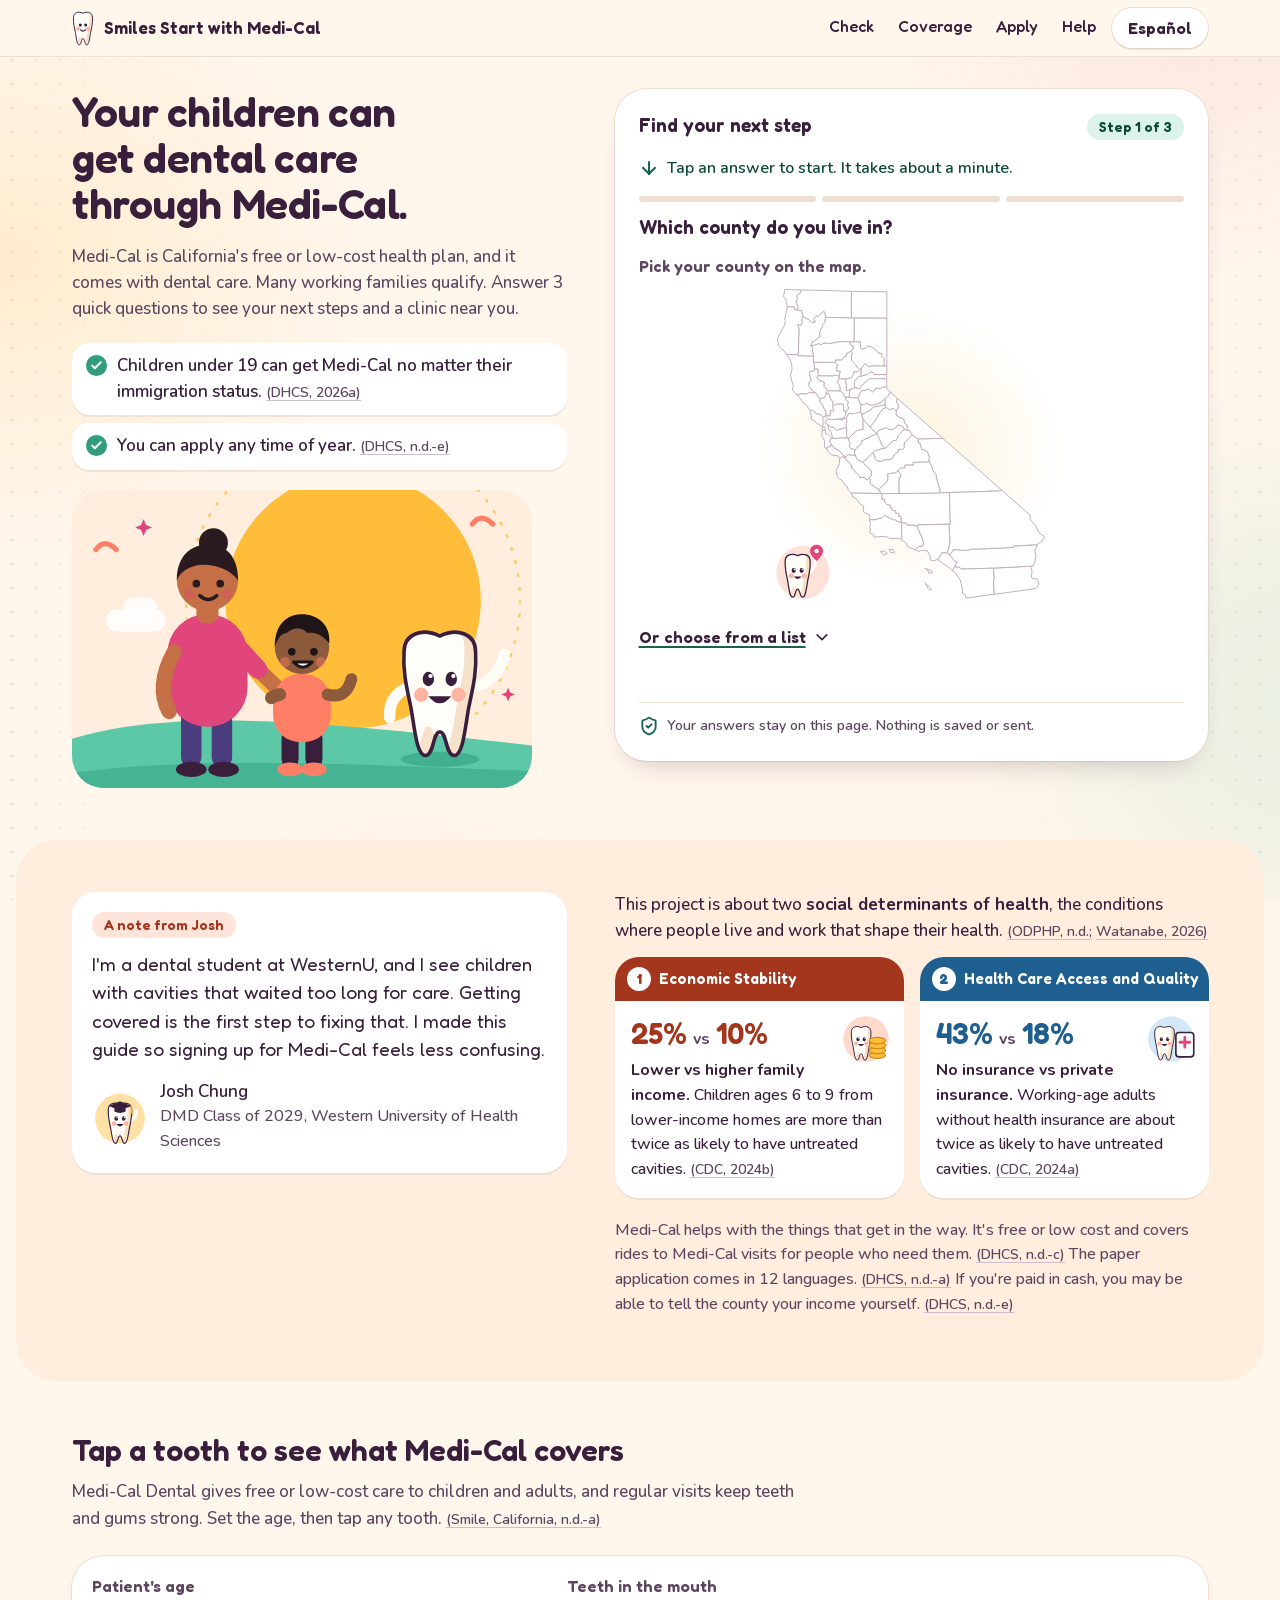
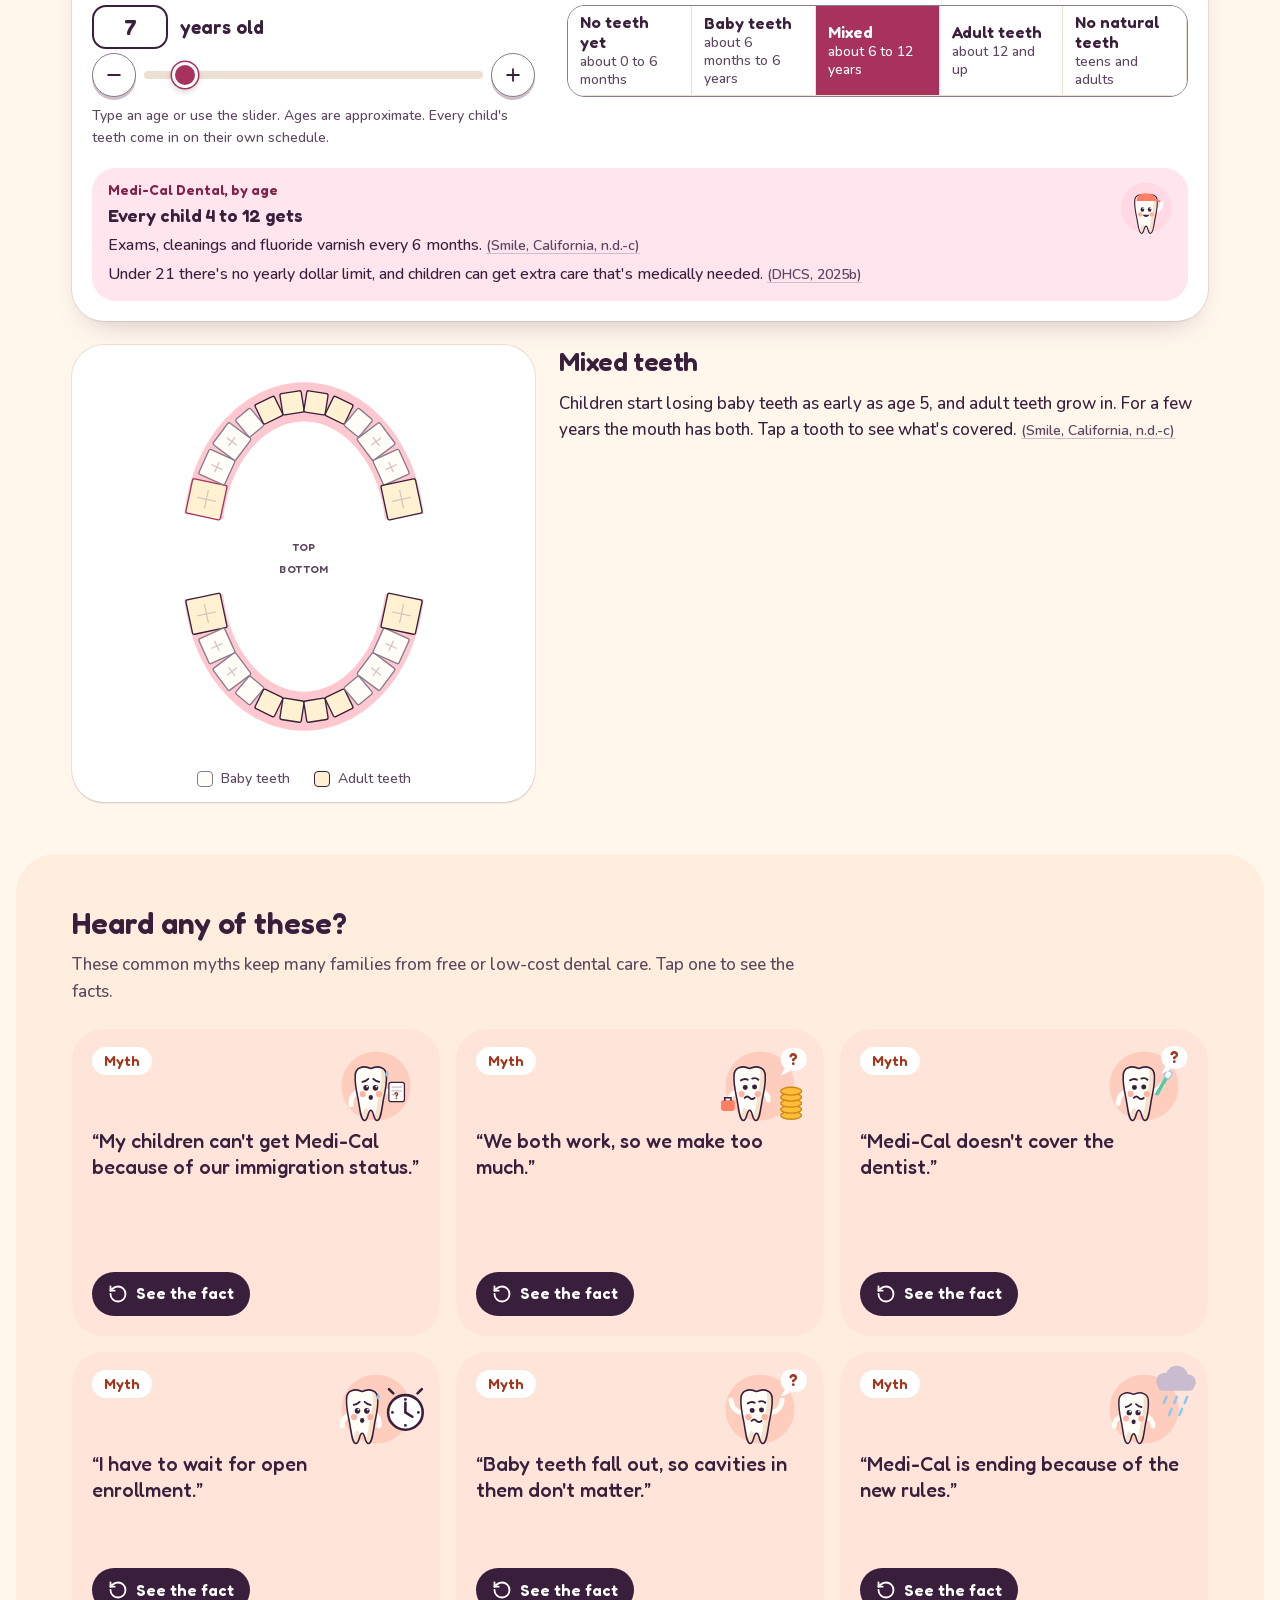
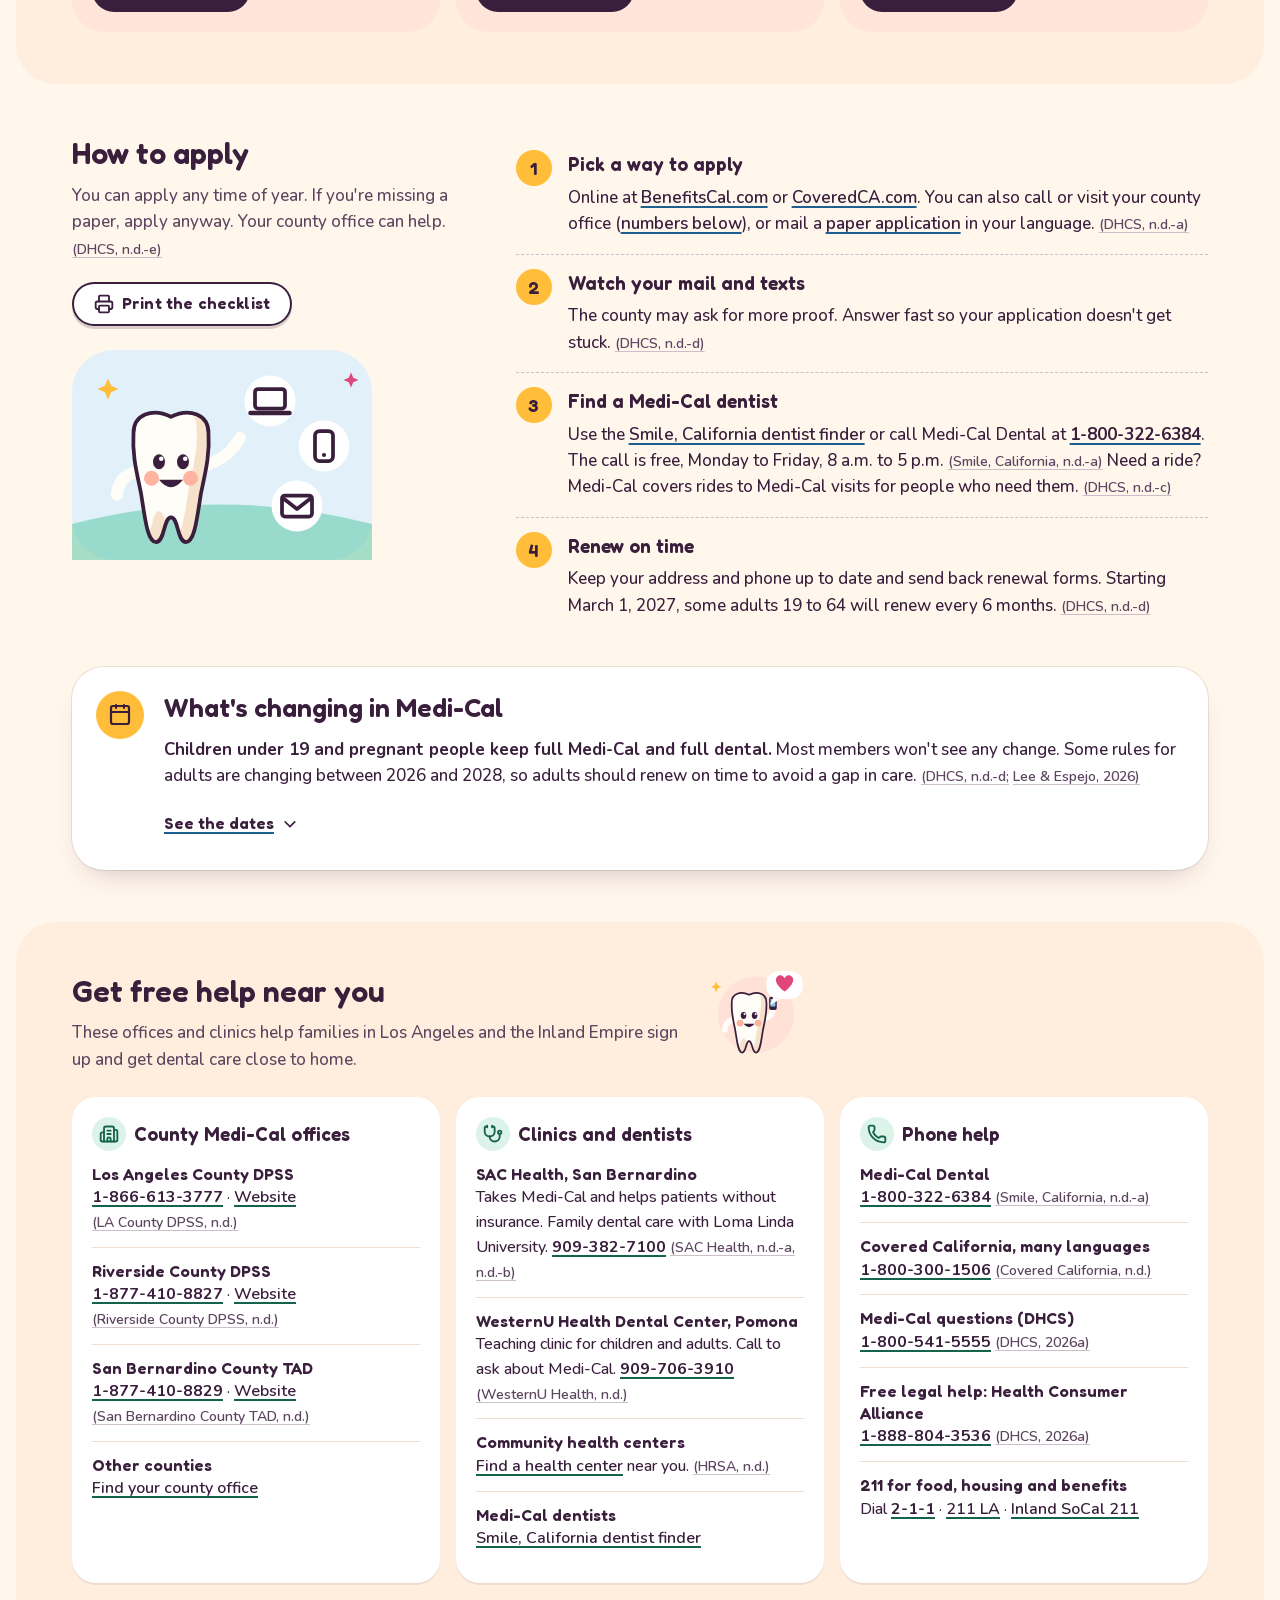
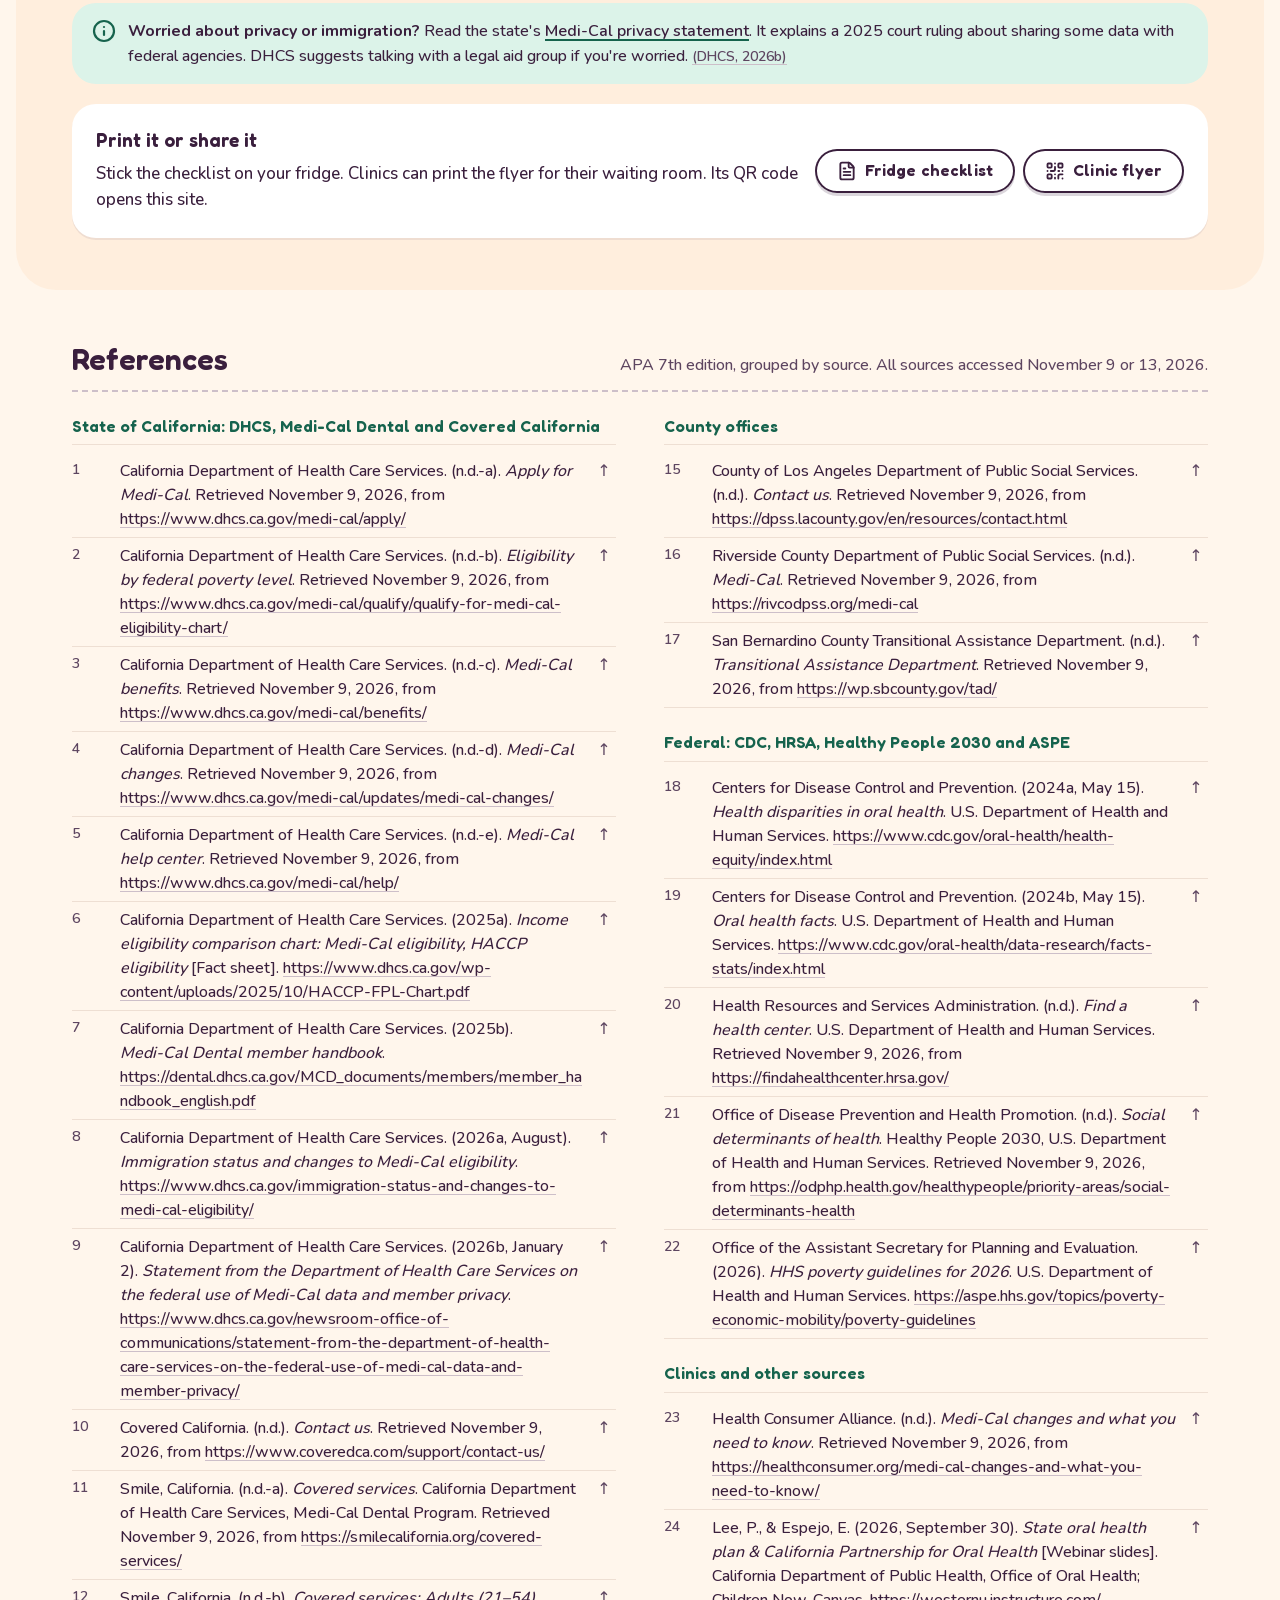
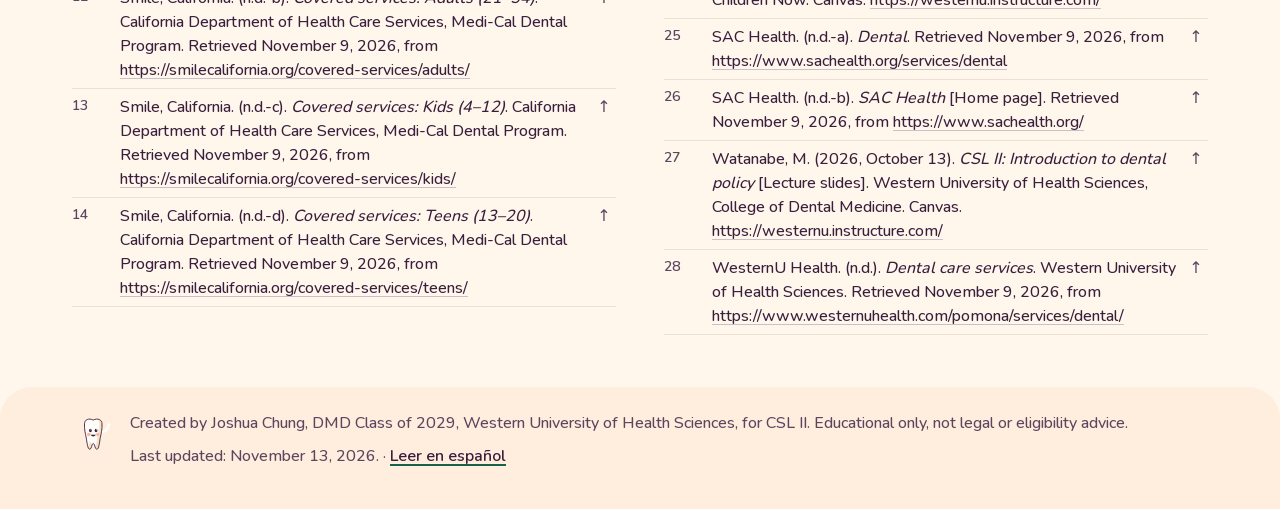
==== commit 1aac01fe: "Cite the CSL II webinar and dental policy lecture; outline the buddies; unclip icon badges (EN + ES)" ====
--- a/index.html
+++ b/index.html
@@ -18,7 +18,7 @@
   <!--ART:splash--><svg class="splash-art" viewBox="0 0 280 240" focusable="false"><circle class="sp-disc" cx="140" cy="122" r="94" fill="#ffe1a6"/><circle class="sp-ring" cx="140" cy="122" r="110" fill="none" stroke="#ffbd3a" stroke-width="2.5" stroke-dasharray="2 10" stroke-linecap="round"/><g class="sp-bud" transform="translate(41.6 37.7) scale(0.82)"><g class="wave"><path d="M168 118q34-6 42-44" fill="none" stroke="#fffdf8" stroke-width="16" stroke-linecap="round"/></g><path d="M72 122q-24 12-22 40" fill="none" stroke="#fffdf8" stroke-width="16" stroke-linecap="round"/><use href="#bd-body"/><g class="blink"><g fill="#3a1f3d"><ellipse cx="104" cy="108" rx="8" ry="10"/><ellipse cx="136" cy="108" rx="8" ry="10"/></g><circle cx="107" cy="104" r="3" fill="#fff"/><circle cx="139" cy="104" r="3" fill="#fff"/></g><path d="M104 132q16 20 32 0z" fill="#3a1f3d"/></g><g class="sp-spark s1"><path d="M236 38L239.6 46.4L248 50L239.6 53.6L236 62L232.4 53.6L224 50L232.4 46.4Z" fill="#e0457b"/></g><g class="sp-spark s2"><path d="M44 64L47.0 71.0L54 74L47.0 77.0L44 84L41.0 77.0L34 74L41.0 71.0Z" fill="#ffbd3a"/></g><g class="sp-spark s3"><path d="M236 172L238.4 177.6L244 180L238.4 182.4L236 188L233.6 182.4L228 180L233.6 177.6Z" fill="#2f9d7e"/></g></svg><!--/ART:splash-->
 </div>
 <svg class="sprite" aria-hidden="true" focusable="false">
-  <defs><!--ART:defs--><path id="bd-tooth" d="M70 70C70 45 95 36 120 48 145 36 170 45 170 70 172 100 165 125 160 150 155 180 152 215 140 215 128 215 130 182 120 182 110 182 112 215 100 215 88 215 85 180 80 150 75 125 68 100 70 70Z"/><clipPath id="bd-clip"><use href="#bd-tooth"/></clipPath><g id="bd-body"><g clip-path="url(#bd-clip)"><use href="#bd-tooth" fill="#f6e2cb"/><use href="#bd-tooth" fill="#fffdf8" transform="translate(-16 -8)"/></g><circle cx="94" cy="130" r="10" fill="#ffb3a1"/><circle cx="146" cy="130" r="10" fill="#ffb3a1"/></g><!--/ART:defs--></defs>
+  <defs><!--ART:defs--><path id="bd-tooth" d="M70 70C70 45 95 36 120 48 145 36 170 45 170 70 172 100 165 125 160 150 155 180 152 215 140 215 128 215 130 182 120 182 110 182 112 215 100 215 88 215 85 180 80 150 75 125 68 100 70 70Z"/><clipPath id="bd-clip"><use href="#bd-tooth"/></clipPath><g id="bd-body"><g clip-path="url(#bd-clip)"><use href="#bd-tooth" fill="#f6e2cb"/><use href="#bd-tooth" fill="#fffdf8" transform="translate(-16 -8)"/></g><use href="#bd-tooth" fill="none" stroke="#3a1f3d" stroke-width="5" stroke-linejoin="round"/><circle cx="94" cy="130" r="10" fill="#ffb3a1"/><circle cx="146" cy="130" r="10" fill="#ffb3a1"/></g><!--/ART:defs--></defs>
   <symbol id="i-tooth" viewBox="0 0 24 24"><path pathLength="1" d="M7 3C4.8 3 3 4.8 3 7.5c0 2.4 1 3.8 1.6 6 .6 2.5 1 6.5 2.9 6.5 1.7 0 1.6-4.5 4.5-4.5s2.8 4.5 4.5 4.5c1.9 0 2.3-4 2.9-6.5.6-2.2 1.6-3.6 1.6-6C21 4.8 19.2 3 17 3c-1.8 0-3 1-5 1S8.8 3 7 3z"/></symbol>
   <symbol id="i-phone" viewBox="0 0 24 24"><path d="M13.832 16.568a1 1 0 0 0 1.213-.303l.355-.465A2 2 0 0 1 17 15h3a2 2 0 0 1 2 2v3a2 2 0 0 1-2 2A18 18 0 0 1 2 4a2 2 0 0 1 2-2h3a2 2 0 0 1 2 2v3a2 2 0 0 1-.8 1.6l-.468.351a1 1 0 0 0-.292 1.233 14 14 0 0 0 6.392 6.384"/></symbol>
   <symbol id="i-pin" viewBox="0 0 24 24"><path d="M20 10c0 4.993-5.539 10.193-7.399 11.799a1 1 0 0 1-1.202 0C9.539 20.193 4 14.993 4 10a8 8 0 0 1 16 0"/><circle cx="12" cy="10" r="3"/></symbol>
@@ -66,7 +66,7 @@
   <div class="wrap hero-grid">
     <div class="hero-copy">
       <h1 id="hero-h">Your children can get dental care through <span class="nowrap">Medi-Cal</span>.</h1>
-      <p class="lead"><span class="nowrap">Medi-Cal</span> is California's free or low-cost health plan, and it comes with dental care. Many working families qualify. Answer 3 quick questions to see your next step and a clinic near you.</p>
+      <p class="lead"><span class="nowrap">Medi-Cal</span> is California's free or low-cost health plan, and it comes with dental care. Many working families qualify. Answer 3 quick questions to see your next steps and a clinic near you.</p>
       <ul class="facts">
         <li><svg class="ic" aria-hidden="true"><use href="#i-check"/></svg><span>Children under 19 can get <span class="nowrap">Medi-Cal</span> no matter their immigration status. <a class="cite" id="c-dhcs-imm-1" href="#ref-dhcs-imm">(DHCS, 2026a)</a></span></li>
         <li><svg class="ic" aria-hidden="true"><use href="#i-check"/></svg><span>You can apply any time of year. <a class="cite" id="c-dhcs-help-1" href="#ref-dhcs-help">(DHCS, n.d.-e)</a></span></li>
@@ -217,7 +217,7 @@
       <div class="sig-row"><!--ART:note--><svg class="note-pic" viewBox="0 0 72 72" aria-hidden="true" focusable="false"><circle cx="36" cy="38" r="32" fill="#ffe1a6"/><g transform="translate(0.0 5.5) scale(0.3)"><path d="M168 116q22-10 22-40" fill="none" stroke="#fffdf8" stroke-width="16" stroke-linecap="round"/><use href="#bd-body"/><g fill="#3a1f3d"><ellipse cx="104" cy="108" rx="8" ry="10"/><ellipse cx="136" cy="108" rx="8" ry="10"/></g><circle cx="107" cy="104" r="3" fill="#fff"/><circle cx="139" cy="104" r="3" fill="#fff"/><path d="M104 132q16 20 32 0z" fill="#3a1f3d"/><path d="M72 54l48-20 48 20-48 20z" fill="#3a1f3d"/><path d="M96 64v14q24 12 48 0V64" fill="#3a1f3d"/><path d="M168 54v26" stroke="#ffbd3a" stroke-width="5"/><circle cx="168" cy="82" r="5" fill="#ffbd3a"/></g></svg><!--/ART:note--><p class="signature"><span class="sig-name">Josh Chung</span><span class="sig-role">DMD Class of 2029, Western University of Health Sciences</span></p></div>
     </div>
     <div class="sdoh">
-      <p class="sdoh-lead">This project is about two <strong>social determinants of health</strong>, the conditions where people live and work that shape their health. <a class="cite" id="c-odphp-1" href="#ref-odphp">(ODPHP, n.d.)</a></p>
+      <p class="sdoh-lead">This project is about two <strong>social determinants of health</strong>, the conditions where people live and work that shape their health. <a class="cite" id="c-odphp-1" href="#ref-odphp">(ODPHP, n.d.;</a> <a class="cite" id="c-watanabe-1" href="#ref-watanabe">Watanabe, 2026)</a></p>
       <ul class="sdoh-pairs" aria-label="Social determinants of health addressed">
         <li class="sdoh-pair">
           <p class="sdoh-tag"><span class="sdoh-n" aria-hidden="true">1</span>Economic Stability</p>
@@ -519,14 +519,14 @@
       <div class="callout-icon"><svg class="ic" aria-hidden="true"><use href="#i-calendar"/></svg></div>
       <div>
         <h3>What's changing in <span class="nowrap">Medi-Cal</span></h3>
-        <p><strong>Children under 19 and pregnant people keep full <span class="nowrap">Medi-Cal</span> and full dental.</strong> Most members won't see any change. Some rules for adults are changing between 2026 and 2028, so adults should renew on time to avoid a gap in care. <a class="cite" id="c-dhcs-changes-6" href="#ref-dhcs-changes">(DHCS, n.d.-d)</a></p>
+        <p><strong>Children under 19 and pregnant people keep full <span class="nowrap">Medi-Cal</span> and full dental.</strong> Most members won't see any change. Some rules for adults are changing between 2026 and 2028, so adults should renew on time to avoid a gap in care. <a class="cite" id="c-dhcs-changes-6" href="#ref-dhcs-changes">(DHCS, n.d.-d;</a> <a class="cite" id="c-lee-1" href="#ref-lee">Lee &amp; Espejo, 2026)</a></p>
         <details>
           <summary>See the dates</summary>
           <ul class="dates">
             <li><strong>Since Jan. 1, 2026:</strong> most adults 19 and older without a qualifying immigration status can't newly sign up for full <span class="nowrap">Medi-Cal</span>. People who have it keep it if they renew on time. If coverage ends, they have 3 months to sign up again.</li>
             <li><strong>Since Jan. 1, 2026:</strong> an asset limit is back for adults 65 and older and people with disabilities ($130,000 for one person, plus $65,000 for each extra person). It does not apply to children. <a class="cite" id="c-hca-1" href="#ref-hca">(HCA, n.d.)</a></li>
             <li><strong>Jan. 1, 2027:</strong> some adults 19 to 64 will need to work, study or volunteer 80 hours a month, or earn at least $580 a month. Parents of children 13 and under don't have to.</li>
-            <li><strong>July 1, 2027:</strong> some adults, based on immigration status, will get only emergency dental care and pay $30 a month to keep full <span class="nowrap">Medi-Cal</span>. <a class="cite" id="c-hca-2" href="#ref-hca">(HCA, n.d.)</a></li>
+            <li><strong>July 1, 2027:</strong> some adults, based on immigration status, will get only emergency dental care and pay $30 a month to keep full <span class="nowrap">Medi-Cal</span>. <a class="cite" id="c-hca-2" href="#ref-hca">(HCA, n.d.)</a> If this applies to you, get the dental care you need before then. <a class="cite" id="c-lee-2" href="#ref-lee">(Lee &amp; Espejo, 2026)</a></li>
             <li><strong>Oct. 1, 2028:</strong> small copays for some adults earning more than $15,560 a year. No copays for children, checkups or community health centers.</li>
           </ul>
           <p class="small">See how each immigration status is affected on the <a href="https://www.dhcs.ca.gov/immigration-status-and-changes-to-medi-cal-eligibility/">DHCS immigration status chart</a>. <a class="cite" id="c-dhcs-imm-5" href="#ref-dhcs-imm">(DHCS, 2026a)</a></p>
@@ -603,9 +603,9 @@
           <li id="ref-dhcs-apply"><span class="n" aria-hidden="true">1</span>California Department of Health Care Services. (n.d.-a). <em>Apply for <span class="nowrap">Medi-Cal</span></em>. Retrieved November 9, 2026, from <a href="https://www.dhcs.ca.gov/medi-cal/apply/">https://www.dhcs.ca.gov/medi-cal/apply/</a><a class="back" href="#c-dhcs-apply-5" aria-label="Back to the text">↑</a></li>
           <li id="ref-dhcs-fpl"><span class="n" aria-hidden="true">2</span>California Department of Health Care Services. (n.d.-b). <em>Eligibility by federal poverty level</em>. Retrieved November 9, 2026, from <a href="https://www.dhcs.ca.gov/medi-cal/qualify/qualify-for-medi-cal-eligibility-chart/">https://www.dhcs.ca.gov/medi-cal/qualify/qualify-for-medi-cal-eligibility-chart/</a><a class="back" href="#check" aria-label="Back to the text">↑</a></li>
           <li id="ref-dhcs-benefits"><span class="n" aria-hidden="true">3</span>California Department of Health Care Services. (n.d.-c). <em><span class="nowrap">Medi-Cal</span> benefits</em>. Retrieved November 9, 2026, from <a href="https://www.dhcs.ca.gov/medi-cal/benefits/">https://www.dhcs.ca.gov/medi-cal/benefits/</a><a class="back" href="#c-dhcs-benefits-1" aria-label="Back to the text">↑</a></li>
-          <li id="ref-dhcs-changes"><span class="n" aria-hidden="true">4</span>California Department of Health Care Services. (n.d.-d). <em><span class="nowrap">Medi-Cal</span> changes</em>. Retrieved November 9, 2026, from <a href="https://www.dhcs.ca.gov/medi-cal/updates/medi-cal-changes/">https://www.dhcs.ca.gov/medi-cal/updates/medi-cal-changes/</a><a class="back" href="#c-dhcs-changes-4" aria-label="Back to the text">↑</a></li>
+          <li id="ref-dhcs-changes"><span class="n" aria-hidden="true">4</span>California Department of Health Care Services. (n.d.-d). <em><span class="nowrap">Medi-Cal</span> changes</em>. Retrieved November 9, 2026, from <a href="https://www.dhcs.ca.gov/medi-cal/updates/medi-cal-changes/">https://www.dhcs.ca.gov/medi-cal/updates/medi-cal-changes/</a><a class="back" href="#c-dhcs-changes-3" aria-label="Back to the text">↑</a></li>
           <li id="ref-dhcs-help"><span class="n" aria-hidden="true">5</span>California Department of Health Care Services. (n.d.-e). <em><span class="nowrap">Medi-Cal</span> help center</em>. Retrieved November 9, 2026, from <a href="https://www.dhcs.ca.gov/medi-cal/help/">https://www.dhcs.ca.gov/medi-cal/help/</a><a class="back" href="#c-dhcs-help-1" aria-label="Back to the text">↑</a></li>
-          <li id="ref-dhcs-haccp"><span class="n" aria-hidden="true">6</span>California Department of Health Care Services. (2025a). <em>Income eligibility comparison chart: <span class="nowrap">Medi-Cal</span> eligibility, HACCP eligibility</em> [Fact sheet]. <a href="https://www.dhcs.ca.gov/wp-content/uploads/2025/10/HACCP-FPL-Chart.pdf">https://www.dhcs.ca.gov/wp-content/uploads/2025/10/HACCP-FPL-Chart.pdf</a><a class="back" href="#check" aria-label="Back to the text">↑</a></li>
+          <li id="ref-dhcs-haccp"><span class="n" aria-hidden="true">6</span>California Department of Health Care Services. (2025a). <em>Income eligibility comparison chart: <span class="nowrap">Medi-Cal</span> eligibility, HACCP eligibility</em> [Fact sheet]. <a href="https://www.dhcs.ca.gov/wp-content/uploads/2025/10/HACCP-FPL-Chart.pdf">https://www.dhcs.ca.gov/wp-content/uploads/2025/10/HACCP-FPL-Chart.pdf</a><a class="back" href="#c-dhcs-haccp-2" aria-label="Back to the text">↑</a></li>
           <li id="ref-dhcs-dental"><span class="n" aria-hidden="true">7</span>California Department of Health Care Services. (2025b). <em><span class="nowrap">Medi-Cal</span> Dental member handbook</em>. <a href="https://dental.dhcs.ca.gov/MCD_documents/members/member_handbook_english.pdf">https://dental.dhcs.ca.gov/MCD_documents/members/member_handbook_english.pdf</a><a class="back" href="#coverage" aria-label="Back to the text">↑</a></li>
           <li id="ref-dhcs-imm"><span class="n" aria-hidden="true">8</span>California Department of Health Care Services. (2026a, August). <em>Immigration status and changes to <span class="nowrap">Medi-Cal</span> eligibility</em>. <a href="https://www.dhcs.ca.gov/immigration-status-and-changes-to-medi-cal-eligibility/">https://www.dhcs.ca.gov/immigration-status-and-changes-to-medi-cal-eligibility/</a><a class="back" href="#c-dhcs-imm-1" aria-label="Back to the text">↑</a></li>
           <li id="ref-dhcs-privacy"><span class="n" aria-hidden="true">9</span>California Department of Health Care Services. (2026b, January 2). <em>Statement from the Department of Health Care Services on the federal use of <span class="nowrap">Medi-Cal</span> data and member privacy</em>. <a href="https://www.dhcs.ca.gov/newsroom-office-of-communications/statement-from-the-department-of-health-care-services-on-the-federal-use-of-medi-cal-data-and-member-privacy/">https://www.dhcs.ca.gov/newsroom-office-of-communications/statement-from-the-department-of-health-care-services-on-the-federal-use-of-medi-cal-data-and-member-privacy/</a><a class="back" href="#c-dhcs-privacy-1" aria-label="Back to the text">↑</a></li>
@@ -631,16 +631,18 @@
           <li id="ref-cdc"><span class="n" aria-hidden="true">19</span>Centers for Disease Control and Prevention. (2024b, May 15). <em>Oral health facts</em>. U.S. Department of Health and Human Services. <a href="https://www.cdc.gov/oral-health/data-research/facts-stats/index.html">https://www.cdc.gov/oral-health/data-research/facts-stats/index.html</a><a class="back" href="#c-cdc-2" aria-label="Back to the text">↑</a></li>
           <li id="ref-hrsa"><span class="n" aria-hidden="true">20</span>Health Resources and Services Administration. (n.d.). <em>Find a health center</em>. U.S. Department of Health and Human Services. Retrieved November 9, 2026, from <a href="https://findahealthcenter.hrsa.gov/">https://findahealthcenter.hrsa.gov/</a><a class="back" href="#c-hrsa-3" aria-label="Back to the text">↑</a></li>
           <li id="ref-odphp"><span class="n" aria-hidden="true">21</span>Office of Disease Prevention and Health Promotion. (n.d.). <em>Social determinants of health</em>. Healthy People 2030, U.S. Department of Health and Human Services. Retrieved November 9, 2026, from <a href="https://odphp.health.gov/healthypeople/priority-areas/social-determinants-health">https://odphp.health.gov/healthypeople/priority-areas/social-determinants-health</a><a class="back" href="#c-odphp-1" aria-label="Back to the text">↑</a></li>
-          <li id="ref-aspe"><span class="n" aria-hidden="true">22</span>Office of the Assistant Secretary for Planning and Evaluation. (2026). <em>HHS poverty guidelines for 2026</em>. U.S. Department of Health and Human Services. <a href="https://aspe.hhs.gov/topics/poverty-economic-mobility/poverty-guidelines">https://aspe.hhs.gov/topics/poverty-economic-mobility/poverty-guidelines</a><a class="back" href="#check" aria-label="Back to the text">↑</a></li>
+          <li id="ref-aspe"><span class="n" aria-hidden="true">22</span>Office of the Assistant Secretary for Planning and Evaluation. (2026). <em>HHS poverty guidelines for 2026</em>. U.S. Department of Health and Human Services. <a href="https://aspe.hhs.gov/topics/poverty-economic-mobility/poverty-guidelines">https://aspe.hhs.gov/topics/poverty-economic-mobility/poverty-guidelines</a><a class="back" href="#c-aspe-2" aria-label="Back to the text">↑</a></li>
         </ol>
       </div>
       <div class="ref-group other">
         <h3 id="rg-other">Clinics and other sources</h3>
         <ol class="refs" aria-labelledby="rg-other">
           <li id="ref-hca"><span class="n" aria-hidden="true">23</span>Health Consumer Alliance. (n.d.). <em><span class="nowrap">Medi-Cal</span> changes and what you need to know</em>. Retrieved November 9, 2026, from <a href="https://healthconsumer.org/medi-cal-changes-and-what-you-need-to-know/">https://healthconsumer.org/medi-cal-changes-and-what-you-need-to-know/</a><a class="back" href="#apply" aria-label="Back to the text">↑</a></li>
-          <li id="ref-sac"><span class="n" aria-hidden="true">24</span>SAC Health. (n.d.-a). <em>Dental</em>. Retrieved November 9, 2026, from <a href="https://www.sachealth.org/services/dental">https://www.sachealth.org/services/dental</a><a class="back" href="#c-sac-3" aria-label="Back to the text">↑</a></li>
-          <li id="ref-sac-home"><span class="n" aria-hidden="true">25</span>SAC Health. (n.d.-b). <em>SAC Health</em> [Home page]. Retrieved November 9, 2026, from <a href="https://www.sachealth.org/">https://www.sachealth.org/</a><a class="back" href="#c-sac-home-3" aria-label="Back to the text">↑</a></li>
-          <li id="ref-westernu"><span class="n" aria-hidden="true">26</span>WesternU Health. (n.d.). <em>Dental care services</em>. Western University of Health Sciences. Retrieved November 9, 2026, from <a href="https://www.westernuhealth.com/pomona/services/dental/">https://www.westernuhealth.com/pomona/services/dental/</a><a class="back" href="#c-westernu-2" aria-label="Back to the text">↑</a></li>
+          <li id="ref-lee"><span class="n" aria-hidden="true">24</span>Lee, P., &amp; Espejo, E. (2026, September 30). <em>State oral health plan &amp; California Partnership for Oral Health</em> [Webinar slides]. California Department of Public Health, Office of Oral Health; Children Now. Canvas. <a href="https://westernu.instructure.com/">https://westernu.instructure.com/</a><a class="back" href="#c-lee-1" aria-label="Back to the text">↑</a></li>
+          <li id="ref-sac"><span class="n" aria-hidden="true">25</span>SAC Health. (n.d.-a). <em>Dental</em>. Retrieved November 9, 2026, from <a href="https://www.sachealth.org/services/dental">https://www.sachealth.org/services/dental</a><a class="back" href="#c-sac-3" aria-label="Back to the text">↑</a></li>
+          <li id="ref-sac-home"><span class="n" aria-hidden="true">26</span>SAC Health. (n.d.-b). <em>SAC Health</em> [Home page]. Retrieved November 9, 2026, from <a href="https://www.sachealth.org/">https://www.sachealth.org/</a><a class="back" href="#c-sac-home-3" aria-label="Back to the text">↑</a></li>
+          <li id="ref-watanabe"><span class="n" aria-hidden="true">27</span>Watanabe, M. (2026, October 13). <em>CSL II: Introduction to dental policy</em> [Lecture slides]. Western University of Health Sciences, College of Dental Medicine. Canvas. <a href="https://westernu.instructure.com/">https://westernu.instructure.com/</a><a class="back" href="#c-watanabe-1" aria-label="Back to the text">↑</a></li>
+          <li id="ref-westernu"><span class="n" aria-hidden="true">28</span>WesternU Health. (n.d.). <em>Dental care services</em>. Western University of Health Sciences. Retrieved November 9, 2026, from <a href="https://www.westernuhealth.com/pomona/services/dental/">https://www.westernuhealth.com/pomona/services/dental/</a><a class="back" href="#c-westernu-2" aria-label="Back to the text">↑</a></li>
         </ol>
       </div>
     </div>
--- a/styles.css
+++ b/styles.css
@@ -101,7 +101,7 @@
 :focus-visible { outline: 3px solid var(--sa); outline-offset: 2px; }
 
 .sprite { position: absolute; width: 0; height: 0; overflow: hidden; }
-.ic { width: 24px; height: 24px; flex: none; fill: none; stroke: currentColor; stroke-width: 2.2; stroke-linecap: round; stroke-linejoin: round; }
+.ic { overflow: visible; width: 24px; height: 24px; flex: none; fill: none; stroke: currentColor; stroke-width: 2.2; stroke-linecap: round; stroke-linejoin: round; }
 .nowrap { white-space: nowrap; }
 .small { font-size: var(--t-ui); color: var(--muted); }
 .cite { font-size: var(--t-sm); font-weight: 600; color: var(--muted); white-space: nowrap; text-decoration-color: var(--gray-4); text-decoration-thickness: 1px; }
@@ -751,3 +751,5 @@
   .callout-icon { background: #fff; border: 1.5px solid var(--ink); }
   .facts .ic, .ticks .ic { background: #fff; color: var(--ink); box-shadow: inset 0 0 0 1.5px var(--ink); }
 }
+/* let icon strokes run to the edge of their 24-unit box without being clipped */
+symbol { overflow: visible; }
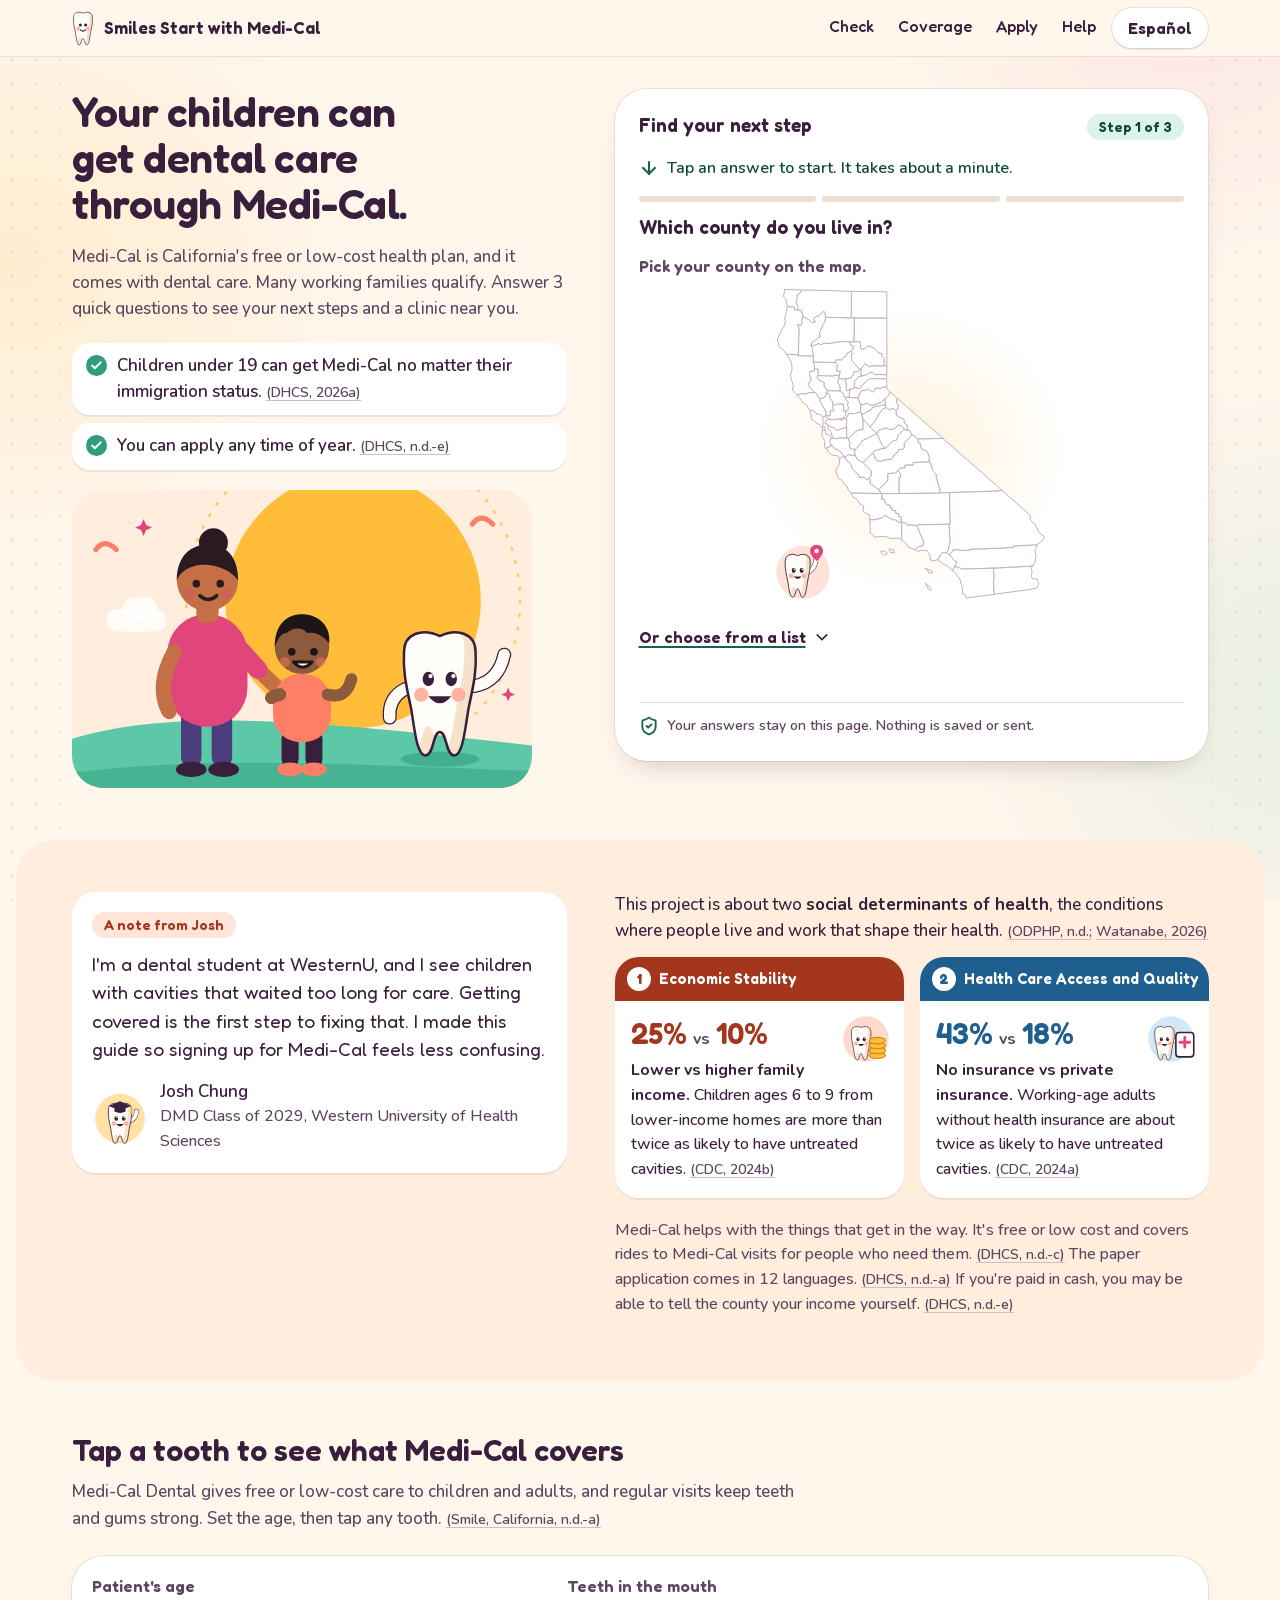
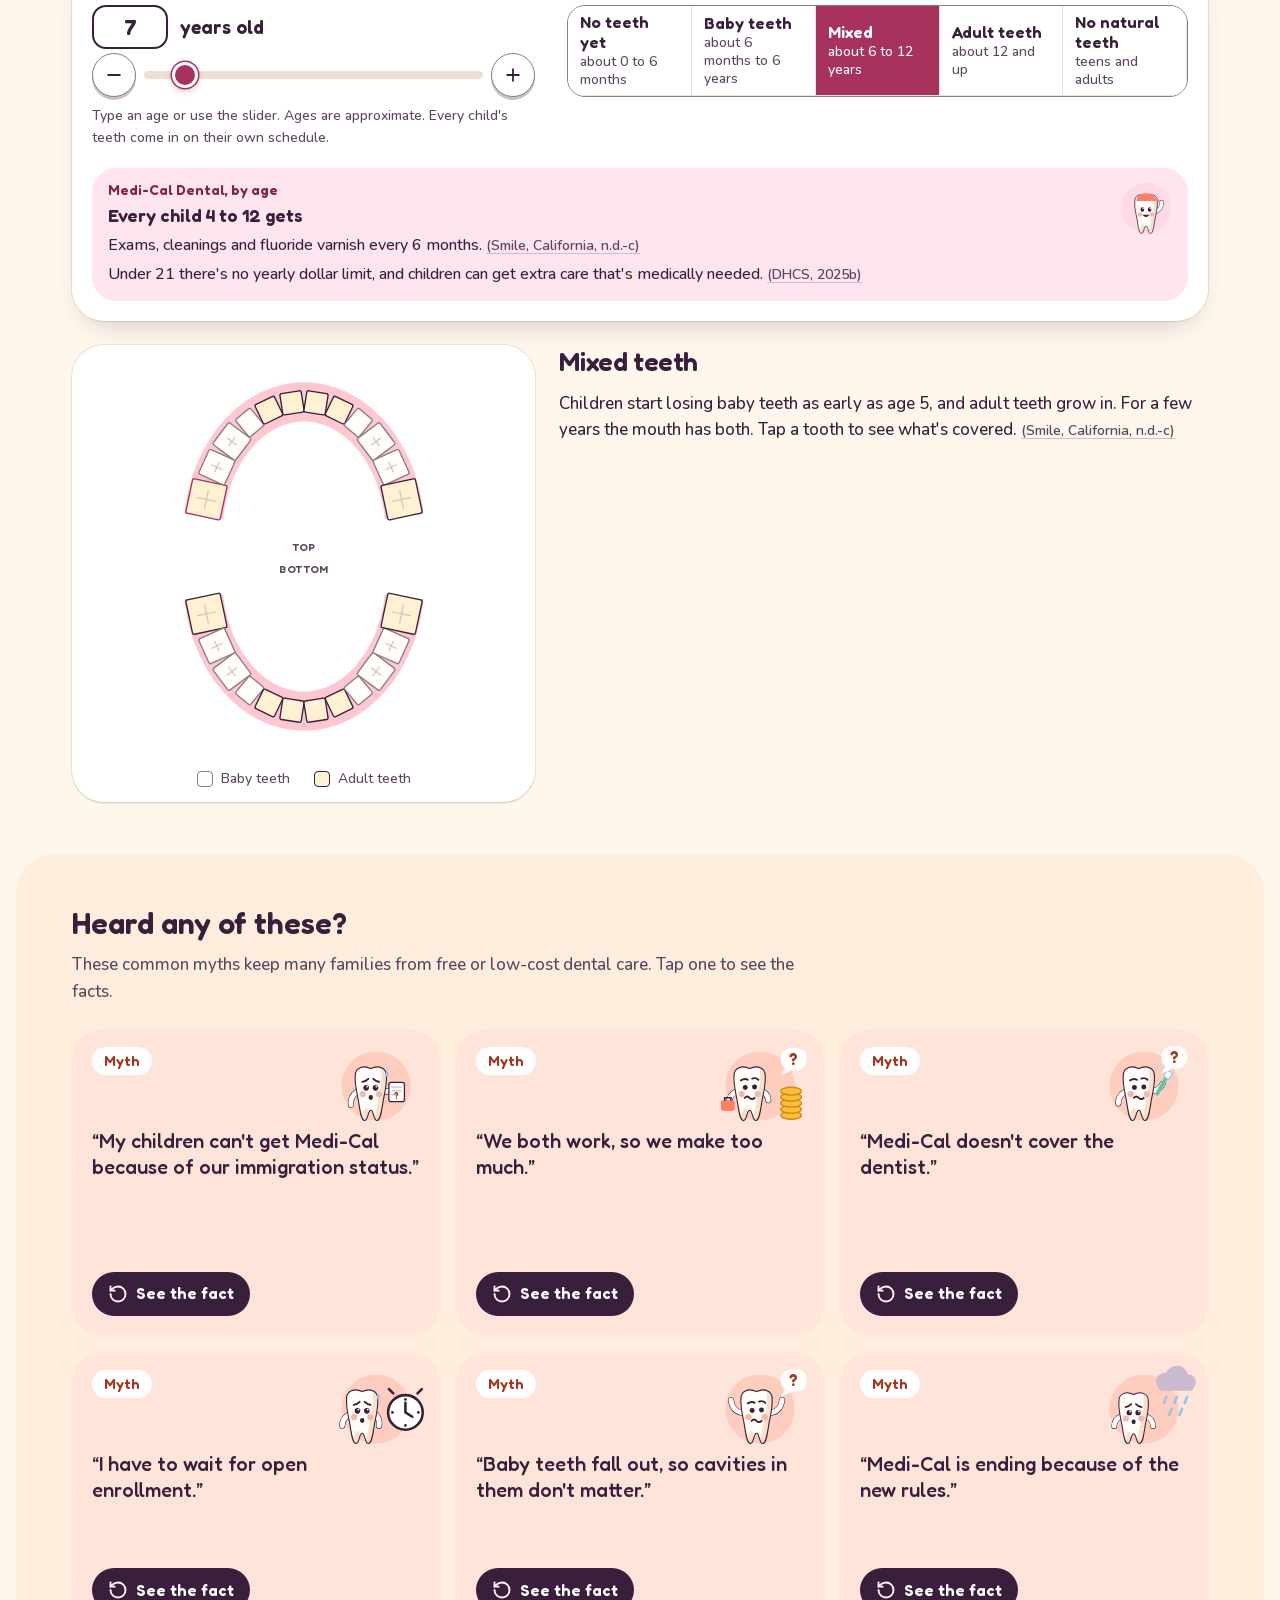
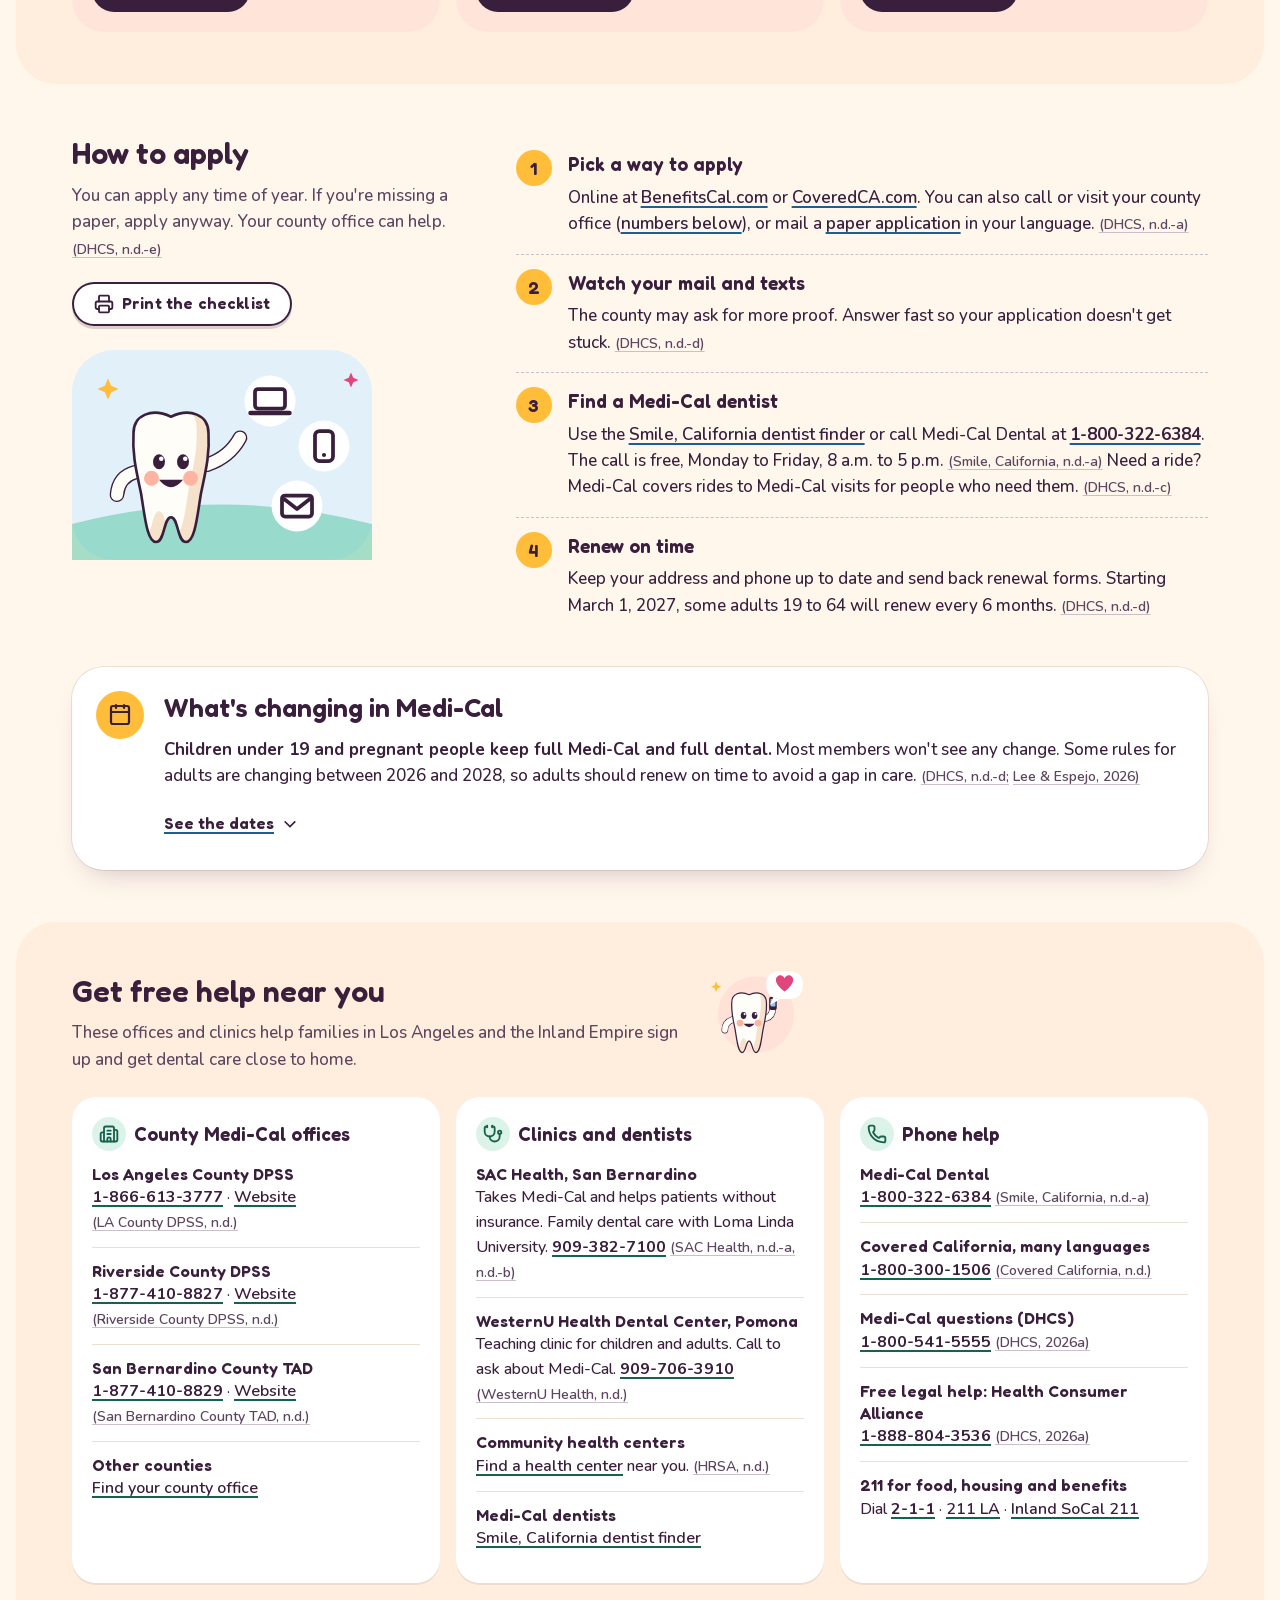
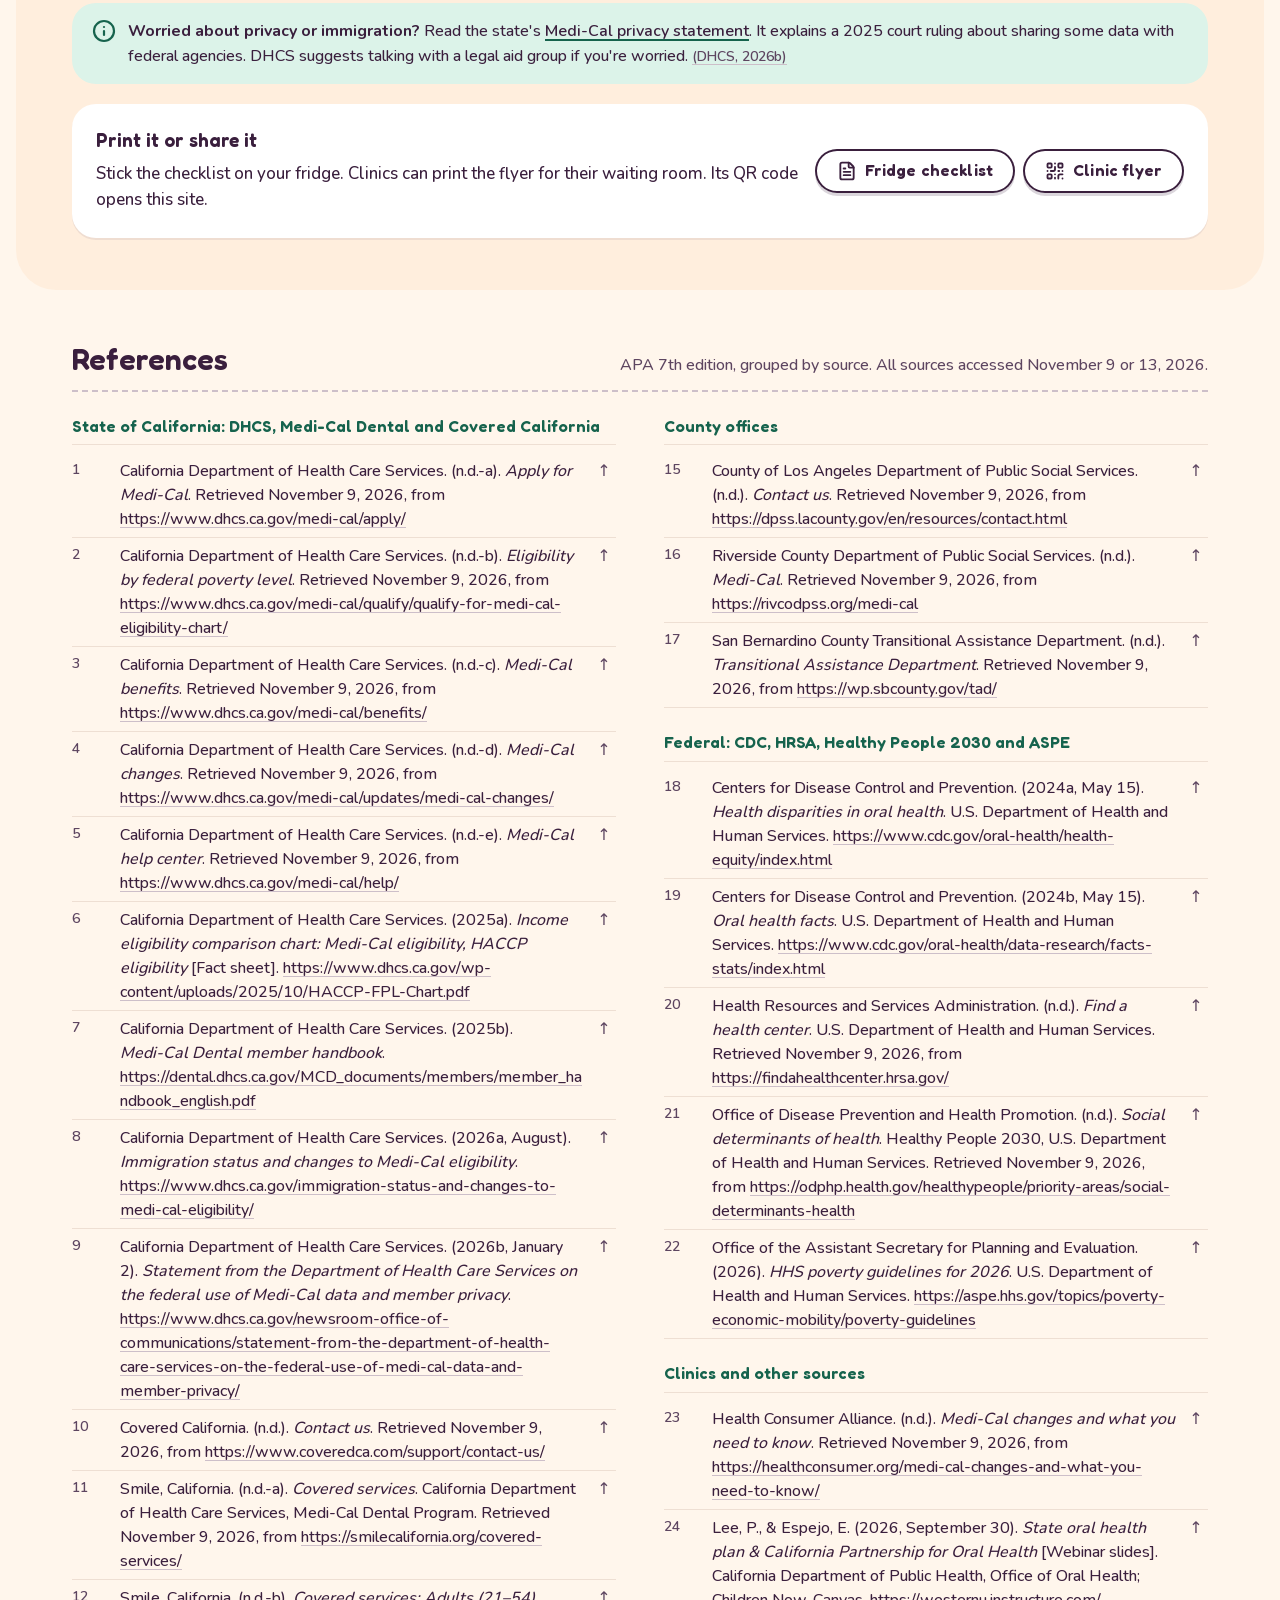
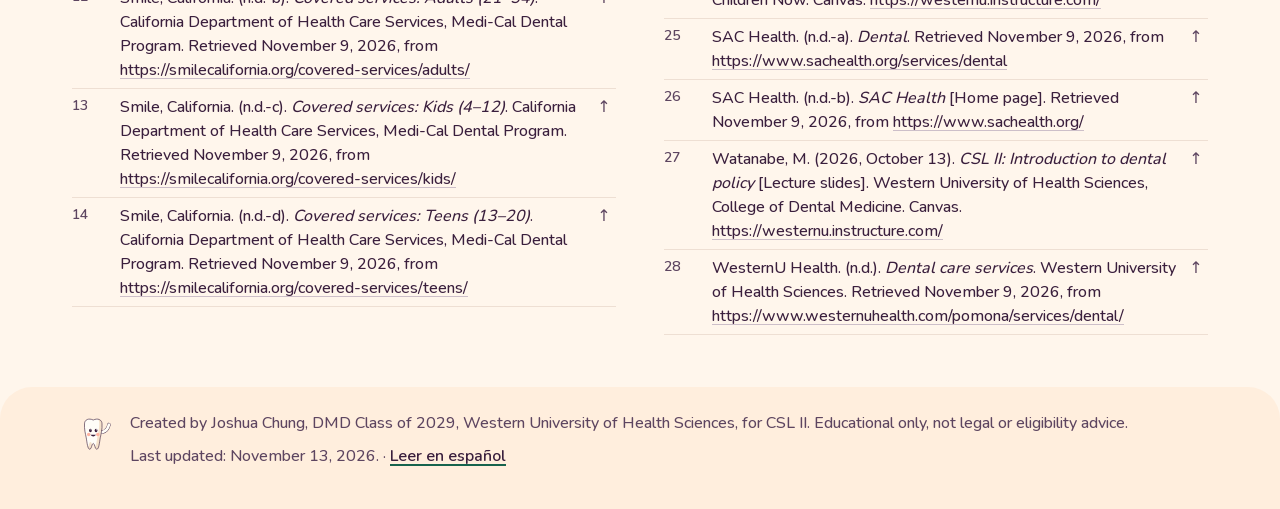
==== commit dd980641: "Outline the buddies' arms and thumbs-up; thinner outline (3.5) site-wide (EN + ES) Co-Authored-By: C" ====
--- a/index.html
+++ b/index.html
@@ -15,10 +15,10 @@
 </head>
 <body>
 <div class="splash" aria-hidden="true">
-  <!--ART:splash--><svg class="splash-art" viewBox="0 0 280 240" focusable="false"><circle class="sp-disc" cx="140" cy="122" r="94" fill="#ffe1a6"/><circle class="sp-ring" cx="140" cy="122" r="110" fill="none" stroke="#ffbd3a" stroke-width="2.5" stroke-dasharray="2 10" stroke-linecap="round"/><g class="sp-bud" transform="translate(41.6 37.7) scale(0.82)"><g class="wave"><path d="M168 118q34-6 42-44" fill="none" stroke="#fffdf8" stroke-width="16" stroke-linecap="round"/></g><path d="M72 122q-24 12-22 40" fill="none" stroke="#fffdf8" stroke-width="16" stroke-linecap="round"/><use href="#bd-body"/><g class="blink"><g fill="#3a1f3d"><ellipse cx="104" cy="108" rx="8" ry="10"/><ellipse cx="136" cy="108" rx="8" ry="10"/></g><circle cx="107" cy="104" r="3" fill="#fff"/><circle cx="139" cy="104" r="3" fill="#fff"/></g><path d="M104 132q16 20 32 0z" fill="#3a1f3d"/></g><g class="sp-spark s1"><path d="M236 38L239.6 46.4L248 50L239.6 53.6L236 62L232.4 53.6L224 50L232.4 46.4Z" fill="#e0457b"/></g><g class="sp-spark s2"><path d="M44 64L47.0 71.0L54 74L47.0 77.0L44 84L41.0 77.0L34 74L41.0 71.0Z" fill="#ffbd3a"/></g><g class="sp-spark s3"><path d="M236 172L238.4 177.6L244 180L238.4 182.4L236 188L233.6 182.4L228 180L233.6 177.6Z" fill="#2f9d7e"/></g></svg><!--/ART:splash-->
+  <!--ART:splash--><svg class="splash-art" viewBox="0 0 280 240" focusable="false"><circle class="sp-disc" cx="140" cy="122" r="94" fill="#ffe1a6"/><circle class="sp-ring" cx="140" cy="122" r="110" fill="none" stroke="#ffbd3a" stroke-width="2.5" stroke-dasharray="2 10" stroke-linecap="round"/><g class="sp-bud" transform="translate(41.6 37.7) scale(0.82)"><g class="wave"><path d="M168 118q34-6 42-44" fill="none" stroke="#3a1f3d" stroke-width="19.5" stroke-linecap="round"/><path d="M168 118q34-6 42-44" fill="none" stroke="#fffdf8" stroke-width="16" stroke-linecap="round"/></g><path d="M72 122q-24 12-22 40" fill="none" stroke="#3a1f3d" stroke-width="19.5" stroke-linecap="round"/><path d="M72 122q-24 12-22 40" fill="none" stroke="#fffdf8" stroke-width="16" stroke-linecap="round"/><use href="#bd-body"/><g class="blink"><g fill="#3a1f3d"><ellipse cx="104" cy="108" rx="8" ry="10"/><ellipse cx="136" cy="108" rx="8" ry="10"/></g><circle cx="107" cy="104" r="3" fill="#fff"/><circle cx="139" cy="104" r="3" fill="#fff"/></g><path d="M104 132q16 20 32 0z" fill="#3a1f3d"/></g><g class="sp-spark s1"><path d="M236 38L239.6 46.4L248 50L239.6 53.6L236 62L232.4 53.6L224 50L232.4 46.4Z" fill="#e0457b"/></g><g class="sp-spark s2"><path d="M44 64L47.0 71.0L54 74L47.0 77.0L44 84L41.0 77.0L34 74L41.0 71.0Z" fill="#ffbd3a"/></g><g class="sp-spark s3"><path d="M236 172L238.4 177.6L244 180L238.4 182.4L236 188L233.6 182.4L228 180L233.6 177.6Z" fill="#2f9d7e"/></g></svg><!--/ART:splash-->
 </div>
 <svg class="sprite" aria-hidden="true" focusable="false">
-  <defs><!--ART:defs--><path id="bd-tooth" d="M70 70C70 45 95 36 120 48 145 36 170 45 170 70 172 100 165 125 160 150 155 180 152 215 140 215 128 215 130 182 120 182 110 182 112 215 100 215 88 215 85 180 80 150 75 125 68 100 70 70Z"/><clipPath id="bd-clip"><use href="#bd-tooth"/></clipPath><g id="bd-body"><g clip-path="url(#bd-clip)"><use href="#bd-tooth" fill="#f6e2cb"/><use href="#bd-tooth" fill="#fffdf8" transform="translate(-16 -8)"/></g><use href="#bd-tooth" fill="none" stroke="#3a1f3d" stroke-width="5" stroke-linejoin="round"/><circle cx="94" cy="130" r="10" fill="#ffb3a1"/><circle cx="146" cy="130" r="10" fill="#ffb3a1"/></g><!--/ART:defs--></defs>
+  <defs><!--ART:defs--><path id="bd-tooth" d="M70 70C70 45 95 36 120 48 145 36 170 45 170 70 172 100 165 125 160 150 155 180 152 215 140 215 128 215 130 182 120 182 110 182 112 215 100 215 88 215 85 180 80 150 75 125 68 100 70 70Z"/><clipPath id="bd-clip"><use href="#bd-tooth"/></clipPath><g id="bd-body"><g clip-path="url(#bd-clip)"><use href="#bd-tooth" fill="#f6e2cb"/><use href="#bd-tooth" fill="#fffdf8" transform="translate(-16 -8)"/></g><use href="#bd-tooth" fill="none" stroke="#3a1f3d" stroke-width="3.5" stroke-linejoin="round"/><circle cx="94" cy="130" r="10" fill="#ffb3a1"/><circle cx="146" cy="130" r="10" fill="#ffb3a1"/></g><!--/ART:defs--></defs>
   <symbol id="i-tooth" viewBox="0 0 24 24"><path pathLength="1" d="M7 3C4.8 3 3 4.8 3 7.5c0 2.4 1 3.8 1.6 6 .6 2.5 1 6.5 2.9 6.5 1.7 0 1.6-4.5 4.5-4.5s2.8 4.5 4.5 4.5c1.9 0 2.3-4 2.9-6.5.6-2.2 1.6-3.6 1.6-6C21 4.8 19.2 3 17 3c-1.8 0-3 1-5 1S8.8 3 7 3z"/></symbol>
   <symbol id="i-phone" viewBox="0 0 24 24"><path d="M13.832 16.568a1 1 0 0 0 1.213-.303l.355-.465A2 2 0 0 1 17 15h3a2 2 0 0 1 2 2v3a2 2 0 0 1-2 2A18 18 0 0 1 2 4a2 2 0 0 1 2-2h3a2 2 0 0 1 2 2v3a2 2 0 0 1-.8 1.6l-.468.351a1 1 0 0 0-.292 1.233 14 14 0 0 0 6.392 6.384"/></symbol>
   <symbol id="i-pin" viewBox="0 0 24 24"><path d="M20 10c0 4.993-5.539 10.193-7.399 11.799a1 1 0 0 1-1.202 0C9.539 20.193 4 14.993 4 10a8 8 0 0 1 16 0"/><circle cx="12" cy="10" r="3"/></symbol>
@@ -71,7 +71,7 @@
         <li><svg class="ic" aria-hidden="true"><use href="#i-check"/></svg><span>Children under 19 can get <span class="nowrap">Medi-Cal</span> no matter their immigration status. <a class="cite" id="c-dhcs-imm-1" href="#ref-dhcs-imm">(DHCS, 2026a)</a></span></li>
         <li><svg class="ic" aria-hidden="true"><use href="#i-check"/></svg><span>You can apply any time of year. <a class="cite" id="c-dhcs-help-1" href="#ref-dhcs-help">(DHCS, n.d.-e)</a></span></li>
       </ul>
-      <!--ART:hero--><div class="hero-art" aria-hidden="true"><svg class="hero-scene" viewBox="0 60 540 350" aria-hidden="true" focusable="false"><rect y="60" width="540" height="350" fill="#ffeedd"/><circle cx="330" cy="190" r="150" fill="#ffbd3a"/><circle cx="330" cy="190" r="196" fill="none" stroke="#ffbd3a" stroke-width="3" stroke-dasharray="2 14" stroke-linecap="round" opacity=".7"/><path d="M28 130q10-14 24 0M470 100q10-14 24 0" fill="none" stroke="#ff7f66" stroke-width="6" stroke-linecap="round" stroke-linejoin="round"/><path d="M84 94L87.0 101.0L94 104L87.0 107.0L84 114L81.0 107.0L74 104L81.0 101.0Z" fill="#e0457b"/><path d="M512 292L514.4 297.6L520 300L514.4 302.4L512 308L509.6 302.4L504 300L509.6 297.6Z" fill="#e0457b"/><rect x="40" y="200" width="70" height="26" rx="13" fill="#fff" opacity=".85"/><rect x="60" y="186" width="40" height="26" rx="13" fill="#fff" opacity=".85"/><path d="M0 352C120 316 280 330 540 360V410H0Z" fill="#5cc8a8"/><path d="M0 392C160 372 320 382 540 390V410H0Z" fill="#46b393"/><g><rect x="128" y="316" width="24" height="70" rx="12" fill="#4b3c7d"/><rect x="164" y="316" width="24" height="70" rx="12" fill="#4b3c7d"/><ellipse cx="140" cy="388" rx="18" ry="9" fill="#3a1f3d"/><ellipse cx="178" cy="388" rx="18" ry="9" fill="#3a1f3d"/><rect x="112" y="206" width="94" height="132" rx="46" fill="#e0457b"/><path d="M120 250q-22 40-6 70" fill="none" stroke="#c46f45" stroke-width="18" stroke-linecap="round"/><path d="M198 248q30 34 52 52" fill="none" stroke="#c46f45" stroke-width="18" stroke-linecap="round"/><path d="M198 248q28 32 44 46" fill="none" stroke="#e0457b" stroke-width="22" stroke-linecap="round" stroke-dasharray="30 200"/><rect x="146" y="188" width="26" height="28" rx="10" fill="#c46f45"/><circle cx="159" cy="166" r="36" fill="#c46f45"/><path d="M123 166c0-30 18-42 37-42s35 12 35 42c-10-14-30-20-46-18-12 2-22 8-26 18z" fill="#2b1a1f"/><circle cx="166" cy="122" r="17" fill="#2b1a1f"/><g class="blink"><circle cx="146" cy="170" r="4.5" fill="#2b1a1f"/><circle cx="174" cy="170" r="4.5" fill="#2b1a1f"/></g><path d="M150 184q10 9 20 0" fill="none" stroke="#2b1a1f" stroke-width="4" stroke-linecap="round"/><circle cx="138" cy="182" r="6" fill="#e0457b" opacity=".35"/><circle cx="182" cy="182" r="6" fill="#e0457b" opacity=".35"/></g><g><rect x="246" y="342" width="20" height="44" rx="10" fill="#3a1f3d"/><rect x="274" y="342" width="20" height="44" rx="10" fill="#3a1f3d"/><ellipse cx="256" cy="388" rx="15" ry="8" fill="#ff7f66"/><ellipse cx="284" cy="388" rx="15" ry="8" fill="#ff7f66"/><rect x="236" y="276" width="68" height="80" rx="32" fill="#ff7f66"/><path d="M244 300q-8 2-10 4" fill="none" stroke="#8d5a3b" stroke-width="15" stroke-linecap="round"/><path d="M300 300q22 6 28-18" fill="none" stroke="#8d5a3b" stroke-width="14" stroke-linecap="round"/><circle cx="270" cy="244" r="32" fill="#8d5a3b"/><path d="M238 244c0-26 14-38 32-38s34 12 32 34c-8-10-16-14-26-12-6-8-18-6-24 0-6 0-10 6-14 16z" fill="#1f1418"/><g class="blink"><circle cx="258" cy="250" r="4.5" fill="#1f1418"/><circle cx="284" cy="250" r="4.5" fill="#1f1418"/></g><path d="M260 262q11 12 22 0z" fill="#fff" stroke="#1f1418" stroke-width="3.5" stroke-linejoin="round"/><circle cx="250" cy="262" r="6" fill="#ff7f66" opacity=".45"/><circle cx="292" cy="262" r="6" fill="#ff7f66" opacity=".45"/></g><ellipse cx="432" cy="376" rx="46" ry="9" fill="#2f9d7e" opacity=".55"/></svg><svg class="hero-buddy" viewBox="370 180 170 200" aria-hidden="true" focusable="false"><g transform="translate(331.2 191.4) scale(0.84)"><g class="wave"><path d="M168 118q34-6 42-44" fill="none" stroke="#fffdf8" stroke-width="16" stroke-linecap="round"/></g><path d="M72 122q-24 12-22 40" fill="none" stroke="#fffdf8" stroke-width="16" stroke-linecap="round"/><use href="#bd-body"/><g class="blink"><g fill="#3a1f3d"><ellipse cx="104" cy="108" rx="8" ry="10"/><ellipse cx="136" cy="108" rx="8" ry="10"/></g><circle cx="107" cy="104" r="3" fill="#fff"/><circle cx="139" cy="104" r="3" fill="#fff"/></g><path d="M104 132q16 20 32 0z" fill="#3a1f3d"/></g></svg></div><!--/ART:hero-->
+      <!--ART:hero--><div class="hero-art" aria-hidden="true"><svg class="hero-scene" viewBox="0 60 540 350" aria-hidden="true" focusable="false"><rect y="60" width="540" height="350" fill="#ffeedd"/><circle cx="330" cy="190" r="150" fill="#ffbd3a"/><circle cx="330" cy="190" r="196" fill="none" stroke="#ffbd3a" stroke-width="3" stroke-dasharray="2 14" stroke-linecap="round" opacity=".7"/><path d="M28 130q10-14 24 0M470 100q10-14 24 0" fill="none" stroke="#ff7f66" stroke-width="6" stroke-linecap="round" stroke-linejoin="round"/><path d="M84 94L87.0 101.0L94 104L87.0 107.0L84 114L81.0 107.0L74 104L81.0 101.0Z" fill="#e0457b"/><path d="M512 292L514.4 297.6L520 300L514.4 302.4L512 308L509.6 302.4L504 300L509.6 297.6Z" fill="#e0457b"/><rect x="40" y="200" width="70" height="26" rx="13" fill="#fff" opacity=".85"/><rect x="60" y="186" width="40" height="26" rx="13" fill="#fff" opacity=".85"/><path d="M0 352C120 316 280 330 540 360V410H0Z" fill="#5cc8a8"/><path d="M0 392C160 372 320 382 540 390V410H0Z" fill="#46b393"/><g><rect x="128" y="316" width="24" height="70" rx="12" fill="#4b3c7d"/><rect x="164" y="316" width="24" height="70" rx="12" fill="#4b3c7d"/><ellipse cx="140" cy="388" rx="18" ry="9" fill="#3a1f3d"/><ellipse cx="178" cy="388" rx="18" ry="9" fill="#3a1f3d"/><rect x="112" y="206" width="94" height="132" rx="46" fill="#e0457b"/><path d="M120 250q-22 40-6 70" fill="none" stroke="#c46f45" stroke-width="18" stroke-linecap="round"/><path d="M198 248q30 34 52 52" fill="none" stroke="#c46f45" stroke-width="18" stroke-linecap="round"/><path d="M198 248q28 32 44 46" fill="none" stroke="#e0457b" stroke-width="22" stroke-linecap="round" stroke-dasharray="30 200"/><rect x="146" y="188" width="26" height="28" rx="10" fill="#c46f45"/><circle cx="159" cy="166" r="36" fill="#c46f45"/><path d="M123 166c0-30 18-42 37-42s35 12 35 42c-10-14-30-20-46-18-12 2-22 8-26 18z" fill="#2b1a1f"/><circle cx="166" cy="122" r="17" fill="#2b1a1f"/><g class="blink"><circle cx="146" cy="170" r="4.5" fill="#2b1a1f"/><circle cx="174" cy="170" r="4.5" fill="#2b1a1f"/></g><path d="M150 184q10 9 20 0" fill="none" stroke="#2b1a1f" stroke-width="4" stroke-linecap="round"/><circle cx="138" cy="182" r="6" fill="#e0457b" opacity=".35"/><circle cx="182" cy="182" r="6" fill="#e0457b" opacity=".35"/></g><g><rect x="246" y="342" width="20" height="44" rx="10" fill="#3a1f3d"/><rect x="274" y="342" width="20" height="44" rx="10" fill="#3a1f3d"/><ellipse cx="256" cy="388" rx="15" ry="8" fill="#ff7f66"/><ellipse cx="284" cy="388" rx="15" ry="8" fill="#ff7f66"/><rect x="236" y="276" width="68" height="80" rx="32" fill="#ff7f66"/><path d="M244 300q-8 2-10 4" fill="none" stroke="#8d5a3b" stroke-width="15" stroke-linecap="round"/><path d="M300 300q22 6 28-18" fill="none" stroke="#8d5a3b" stroke-width="14" stroke-linecap="round"/><circle cx="270" cy="244" r="32" fill="#8d5a3b"/><path d="M238 244c0-26 14-38 32-38s34 12 32 34c-8-10-16-14-26-12-6-8-18-6-24 0-6 0-10 6-14 16z" fill="#1f1418"/><g class="blink"><circle cx="258" cy="250" r="4.5" fill="#1f1418"/><circle cx="284" cy="250" r="4.5" fill="#1f1418"/></g><path d="M260 262q11 12 22 0z" fill="#fff" stroke="#1f1418" stroke-width="3.5" stroke-linejoin="round"/><circle cx="250" cy="262" r="6" fill="#ff7f66" opacity=".45"/><circle cx="292" cy="262" r="6" fill="#ff7f66" opacity=".45"/></g><ellipse cx="432" cy="376" rx="46" ry="9" fill="#2f9d7e" opacity=".55"/></svg><svg class="hero-buddy" viewBox="370 180 170 200" aria-hidden="true" focusable="false"><g transform="translate(331.2 191.4) scale(0.84)"><g class="wave"><path d="M168 118q34-6 42-44" fill="none" stroke="#3a1f3d" stroke-width="19.5" stroke-linecap="round"/><path d="M168 118q34-6 42-44" fill="none" stroke="#fffdf8" stroke-width="16" stroke-linecap="round"/></g><path d="M72 122q-24 12-22 40" fill="none" stroke="#3a1f3d" stroke-width="19.5" stroke-linecap="round"/><path d="M72 122q-24 12-22 40" fill="none" stroke="#fffdf8" stroke-width="16" stroke-linecap="round"/><use href="#bd-body"/><g class="blink"><g fill="#3a1f3d"><ellipse cx="104" cy="108" rx="8" ry="10"/><ellipse cx="136" cy="108" rx="8" ry="10"/></g><circle cx="107" cy="104" r="3" fill="#fff"/><circle cx="139" cy="104" r="3" fill="#fff"/></g><path d="M104 132q16 20 32 0z" fill="#3a1f3d"/></g></svg></div><!--/ART:hero-->
     </div>
 
     <div class="flow" id="flow">
@@ -94,7 +94,7 @@
               <path class="hl hl-hover" d=""/><path class="hl hl-sel" d=""/>
             </svg>
             <div class="map-tip" aria-hidden="true" hidden></div>
-            <svg class="map-buddy" viewBox="0 0 72 72" aria-hidden="true" focusable="false"><circle cx="36" cy="42" r="30" fill="#ffe1d8"/><g transform="translate(-3.6 9.8) scale(0.28)"><path d="M168 112q24-18 26-52" fill="none" stroke="#fffdf8" stroke-width="16" stroke-linecap="round"/><use href="#bd-body"/><g fill="#3a1f3d"><ellipse cx="104" cy="108" rx="8" ry="10"/><ellipse cx="136" cy="108" rx="8" ry="10"/></g><circle cx="107" cy="104" r="3" fill="#fff"/><circle cx="139" cy="104" r="3" fill="#fff"/><path d="M104 132q16 20 32 0z" fill="#3a1f3d"/><path d="M196 4c-16 0-26 12-26 25 0 18 26 40 26 40s26-22 26-40c0-13-10-25-26-25z" fill="#e0457b"/><circle cx="196" cy="29" r="9" fill="#fff"/></g></svg>
+            <svg class="map-buddy" viewBox="0 0 72 72" aria-hidden="true" focusable="false"><circle cx="36" cy="42" r="30" fill="#ffe1d8"/><g transform="translate(-3.6 9.8) scale(0.28)"><path d="M168 112q24-18 26-52" fill="none" stroke="#3a1f3d" stroke-width="19.5" stroke-linecap="round"/><path d="M168 112q24-18 26-52" fill="none" stroke="#fffdf8" stroke-width="16" stroke-linecap="round"/><use href="#bd-body"/><g fill="#3a1f3d"><ellipse cx="104" cy="108" rx="8" ry="10"/><ellipse cx="136" cy="108" rx="8" ry="10"/></g><circle cx="107" cy="104" r="3" fill="#fff"/><circle cx="139" cy="104" r="3" fill="#fff"/><path d="M104 132q16 20 32 0z" fill="#3a1f3d"/><path d="M196 4c-16 0-26 12-26 25 0 18 26 40 26 40s26-22 26-40c0-13-10-25-26-25z" fill="#e0457b"/><circle cx="196" cy="29" r="9" fill="#fff"/></g></svg>
           </div>
           <details class="county-list">
             <summary>Or choose from a list</summary>
@@ -143,7 +143,7 @@
       <!-- Result card. All text lives here; app.js only shows the right parts and fills in numbers. -->
       <div class="plan" id="plan" hidden>
         <div class="plan-top">
-          <!--ART:plan--><svg class="spot spot-plan" viewBox="0 0 104 96" aria-hidden="true" focusable="false"><circle cx="52" cy="54" r="40" fill="#ffe1a6"/><g transform="translate(-1.2 14.6) scale(0.36)"><path d="M72 122q-20 6-22 28" fill="none" stroke="#fffdf8" stroke-width="16" stroke-linecap="round"/><path d="M168 118q16 2 22-8" fill="none" stroke="#fffdf8" stroke-width="16" stroke-linecap="round"/><use href="#bd-body"/><g fill="#3a1f3d"><ellipse cx="104" cy="108" rx="8" ry="10"/><ellipse cx="136" cy="108" rx="8" ry="10"/></g><circle cx="107" cy="104" r="3" fill="#fff"/><circle cx="139" cy="104" r="3" fill="#fff"/><path d="M104 132q16 20 32 0z" fill="#3a1f3d"/><rect x="176" y="70" width="64" height="84" rx="9" fill="#ffbd3a"/><rect x="184" y="84" width="48" height="62" rx="5" fill="#fff"/><rect x="196" y="64" width="24" height="14" rx="5" fill="#3a1f3d"/><circle cx="196" cy="100" r="6" fill="#2f9d7e"/><path d="M193.3 100.1l1.8 1.8 3.6-3.7" fill="none" stroke="#fff" stroke-width="2.0" stroke-linecap="round" stroke-linejoin="round"/><path d="M208 100h16" fill="none" stroke="#cdbfc9" stroke-width="5" stroke-linecap="round" stroke-linejoin="round"/><circle cx="196" cy="118" r="6" fill="#2f9d7e"/><path d="M193.3 118.1l1.8 1.8 3.6-3.7" fill="none" stroke="#fff" stroke-width="2.0" stroke-linecap="round" stroke-linejoin="round"/><path d="M208 118h16" fill="none" stroke="#cdbfc9" stroke-width="5" stroke-linecap="round" stroke-linejoin="round"/><circle cx="196" cy="136" r="6" fill="#2f9d7e"/><path d="M193.3 136.1l1.8 1.8 3.6-3.7" fill="none" stroke="#fff" stroke-width="2.0" stroke-linecap="round" stroke-linejoin="round"/><path d="M208 136h12" fill="none" stroke="#cdbfc9" stroke-width="5" stroke-linecap="round" stroke-linejoin="round"/></g><path d="M92 8L93.8 12.2L98 14L93.8 15.8L92 20L90.2 15.8L86 14L90.2 12.2Z" fill="#e0457b"/></svg><!--/ART:plan-->
+          <!--ART:plan--><svg class="spot spot-plan" viewBox="0 0 104 96" aria-hidden="true" focusable="false"><circle cx="52" cy="54" r="40" fill="#ffe1a6"/><g transform="translate(-1.2 14.6) scale(0.36)"><path d="M72 122q-20 6-22 28" fill="none" stroke="#3a1f3d" stroke-width="19.5" stroke-linecap="round"/><path d="M72 122q-20 6-22 28" fill="none" stroke="#fffdf8" stroke-width="16" stroke-linecap="round"/><path d="M168 118q16 2 22-8" fill="none" stroke="#3a1f3d" stroke-width="19.5" stroke-linecap="round"/><path d="M168 118q16 2 22-8" fill="none" stroke="#fffdf8" stroke-width="16" stroke-linecap="round"/><use href="#bd-body"/><g fill="#3a1f3d"><ellipse cx="104" cy="108" rx="8" ry="10"/><ellipse cx="136" cy="108" rx="8" ry="10"/></g><circle cx="107" cy="104" r="3" fill="#fff"/><circle cx="139" cy="104" r="3" fill="#fff"/><path d="M104 132q16 20 32 0z" fill="#3a1f3d"/><rect x="176" y="70" width="64" height="84" rx="9" fill="#ffbd3a"/><rect x="184" y="84" width="48" height="62" rx="5" fill="#fff"/><rect x="196" y="64" width="24" height="14" rx="5" fill="#3a1f3d"/><circle cx="196" cy="100" r="6" fill="#2f9d7e"/><path d="M193.3 100.1l1.8 1.8 3.6-3.7" fill="none" stroke="#fff" stroke-width="2.0" stroke-linecap="round" stroke-linejoin="round"/><path d="M208 100h16" fill="none" stroke="#cdbfc9" stroke-width="5" stroke-linecap="round" stroke-linejoin="round"/><circle cx="196" cy="118" r="6" fill="#2f9d7e"/><path d="M193.3 118.1l1.8 1.8 3.6-3.7" fill="none" stroke="#fff" stroke-width="2.0" stroke-linecap="round" stroke-linejoin="round"/><path d="M208 118h16" fill="none" stroke="#cdbfc9" stroke-width="5" stroke-linecap="round" stroke-linejoin="round"/><circle cx="196" cy="136" r="6" fill="#2f9d7e"/><path d="M193.3 136.1l1.8 1.8 3.6-3.7" fill="none" stroke="#fff" stroke-width="2.0" stroke-linecap="round" stroke-linejoin="round"/><path d="M208 136h12" fill="none" stroke="#cdbfc9" stroke-width="5" stroke-linecap="round" stroke-linejoin="round"/></g><path d="M92 8L93.8 12.2L98 14L93.8 15.8L92 20L90.2 15.8L86 14L90.2 12.2Z" fill="#e0457b"/></svg><!--/ART:plan-->
           <h2 class="plan-h" id="plan-h" tabindex="-1">Your plan</h2>
           <button type="button" class="link-btn" data-restart><svg class="ic" aria-hidden="true"><use href="#i-reset"/></svg>Start over</button>
         </div>
@@ -214,18 +214,18 @@
     <div class="note-card">
       <h2 id="about-h" class="kicker">A note from Josh</h2>
       <p class="note-text">I'm a dental student at WesternU, and I see children with cavities that waited too long for care. Getting covered is the first step to fixing that. I made this guide so signing up for <span class="nowrap">Medi-Cal</span> feels less confusing.</p>
-      <div class="sig-row"><!--ART:note--><svg class="note-pic" viewBox="0 0 72 72" aria-hidden="true" focusable="false"><circle cx="36" cy="38" r="32" fill="#ffe1a6"/><g transform="translate(0.0 5.5) scale(0.3)"><path d="M168 116q22-10 22-40" fill="none" stroke="#fffdf8" stroke-width="16" stroke-linecap="round"/><use href="#bd-body"/><g fill="#3a1f3d"><ellipse cx="104" cy="108" rx="8" ry="10"/><ellipse cx="136" cy="108" rx="8" ry="10"/></g><circle cx="107" cy="104" r="3" fill="#fff"/><circle cx="139" cy="104" r="3" fill="#fff"/><path d="M104 132q16 20 32 0z" fill="#3a1f3d"/><path d="M72 54l48-20 48 20-48 20z" fill="#3a1f3d"/><path d="M96 64v14q24 12 48 0V64" fill="#3a1f3d"/><path d="M168 54v26" stroke="#ffbd3a" stroke-width="5"/><circle cx="168" cy="82" r="5" fill="#ffbd3a"/></g></svg><!--/ART:note--><p class="signature"><span class="sig-name">Josh Chung</span><span class="sig-role">DMD Class of 2029, Western University of Health Sciences</span></p></div>
+      <div class="sig-row"><!--ART:note--><svg class="note-pic" viewBox="0 0 72 72" aria-hidden="true" focusable="false"><circle cx="36" cy="38" r="32" fill="#ffe1a6"/><g transform="translate(0.0 5.5) scale(0.3)"><path d="M168 116q22-10 22-40" fill="none" stroke="#3a1f3d" stroke-width="19.5" stroke-linecap="round"/><path d="M168 116q22-10 22-40" fill="none" stroke="#fffdf8" stroke-width="16" stroke-linecap="round"/><use href="#bd-body"/><g fill="#3a1f3d"><ellipse cx="104" cy="108" rx="8" ry="10"/><ellipse cx="136" cy="108" rx="8" ry="10"/></g><circle cx="107" cy="104" r="3" fill="#fff"/><circle cx="139" cy="104" r="3" fill="#fff"/><path d="M104 132q16 20 32 0z" fill="#3a1f3d"/><path d="M72 54l48-20 48 20-48 20z" fill="#3a1f3d"/><path d="M96 64v14q24 12 48 0V64" fill="#3a1f3d"/><path d="M168 54v26" stroke="#ffbd3a" stroke-width="5"/><circle cx="168" cy="82" r="5" fill="#ffbd3a"/></g></svg><!--/ART:note--><p class="signature"><span class="sig-name">Josh Chung</span><span class="sig-role">DMD Class of 2029, Western University of Health Sciences</span></p></div>
     </div>
     <div class="sdoh">
       <p class="sdoh-lead">This project is about two <strong>social determinants of health</strong>, the conditions where people live and work that shape their health. <a class="cite" id="c-odphp-1" href="#ref-odphp">(ODPHP, n.d.;</a> <a class="cite" id="c-watanabe-1" href="#ref-watanabe">Watanabe, 2026)</a></p>
       <ul class="sdoh-pairs" aria-label="Social determinants of health addressed">
         <li class="sdoh-pair">
           <p class="sdoh-tag"><span class="sdoh-n" aria-hidden="true">1</span>Economic Stability</p>
-          <div class="stat"><!--ART:sdoh1--><svg class="sdoh-pic" viewBox="0 0 64 64" aria-hidden="true" focusable="false"><circle cx="32" cy="32" r="28" fill="#ffd9cb"/><g transform="translate(-2.8 6.4) scale(0.24)"><path d="M168 120q14 10 16 30" fill="none" stroke="#fffdf8" stroke-width="16" stroke-linecap="round"/><use href="#bd-body"/><g fill="#3a1f3d"><ellipse cx="104" cy="108" rx="8" ry="10"/><ellipse cx="136" cy="108" rx="8" ry="10"/></g><circle cx="107" cy="104" r="3" fill="#fff"/><circle cx="139" cy="104" r="3" fill="#fff"/><path d="M104 132q16 20 32 0z" fill="#3a1f3d"/></g><ellipse cx="46" cy="52" rx="10" ry="4" fill="#ffbd3a" stroke="#c98a12" stroke-width="1.4"/><ellipse cx="46" cy="46" rx="10" ry="4" fill="#ffbd3a" stroke="#c98a12" stroke-width="1.4"/><ellipse cx="46" cy="40" rx="10" ry="4" fill="#ffbd3a" stroke="#c98a12" stroke-width="1.4"/><ellipse cx="46" cy="34" rx="10" ry="4" fill="#ffbd3a" stroke="#c98a12" stroke-width="1.4"/></svg><!--/ART:sdoh1--><p class="stat-num">25% <span>vs</span> 10%</p><p><strong>Lower vs higher family income.</strong> Children ages 6 to 9 from lower-income homes are more than twice as likely to have untreated cavities. <a class="cite" id="c-cdc-2" href="#ref-cdc">(CDC, 2024b)</a></p></div>
+          <div class="stat"><!--ART:sdoh1--><svg class="sdoh-pic" viewBox="0 0 64 64" aria-hidden="true" focusable="false"><circle cx="32" cy="32" r="28" fill="#ffd9cb"/><g transform="translate(-2.8 6.4) scale(0.24)"><path d="M168 120q14 10 16 30" fill="none" stroke="#3a1f3d" stroke-width="19.5" stroke-linecap="round"/><path d="M168 120q14 10 16 30" fill="none" stroke="#fffdf8" stroke-width="16" stroke-linecap="round"/><use href="#bd-body"/><g fill="#3a1f3d"><ellipse cx="104" cy="108" rx="8" ry="10"/><ellipse cx="136" cy="108" rx="8" ry="10"/></g><circle cx="107" cy="104" r="3" fill="#fff"/><circle cx="139" cy="104" r="3" fill="#fff"/><path d="M104 132q16 20 32 0z" fill="#3a1f3d"/></g><ellipse cx="46" cy="52" rx="10" ry="4" fill="#ffbd3a" stroke="#c98a12" stroke-width="1.4"/><ellipse cx="46" cy="46" rx="10" ry="4" fill="#ffbd3a" stroke="#c98a12" stroke-width="1.4"/><ellipse cx="46" cy="40" rx="10" ry="4" fill="#ffbd3a" stroke="#c98a12" stroke-width="1.4"/><ellipse cx="46" cy="34" rx="10" ry="4" fill="#ffbd3a" stroke="#c98a12" stroke-width="1.4"/></svg><!--/ART:sdoh1--><p class="stat-num">25% <span>vs</span> 10%</p><p><strong>Lower vs higher family income.</strong> Children ages 6 to 9 from lower-income homes are more than twice as likely to have untreated cavities. <a class="cite" id="c-cdc-2" href="#ref-cdc">(CDC, 2024b)</a></p></div>
         </li>
         <li class="sdoh-pair">
           <p class="sdoh-tag"><span class="sdoh-n" aria-hidden="true">2</span>Health Care Access and Quality</p>
-          <div class="stat"><!--ART:sdoh2--><svg class="sdoh-pic" viewBox="0 0 64 64" aria-hidden="true" focusable="false"><circle cx="32" cy="32" r="28" fill="#d3e8f7"/><g transform="translate(-4.8 6.4) scale(0.24)"><path d="M168 118q18-8 22-30" fill="none" stroke="#fffdf8" stroke-width="16" stroke-linecap="round"/><use href="#bd-body"/><g fill="#3a1f3d"><ellipse cx="104" cy="108" rx="8" ry="10"/><ellipse cx="136" cy="108" rx="8" ry="10"/></g><circle cx="107" cy="104" r="3" fill="#fff"/><circle cx="139" cy="104" r="3" fill="#fff"/><path d="M104 132q16 20 32 0z" fill="#3a1f3d"/></g><rect x="38" y="24" width="22" height="30" rx="4" fill="#fff" stroke="#3a1f3d" stroke-width="2"/><path d="M49 30v12M43 36h12" stroke="#e0457b" stroke-width="3.4" stroke-linecap="round"/></svg><!--/ART:sdoh2--><p class="stat-num">43% <span>vs</span> 18%</p><p><strong>No insurance vs private insurance.</strong> Working-age adults without health insurance are about twice as likely to have untreated cavities. <a class="cite" id="c-cdc-disparities-1" href="#ref-cdc-disparities">(CDC, 2024a)</a></p></div>
+          <div class="stat"><!--ART:sdoh2--><svg class="sdoh-pic" viewBox="0 0 64 64" aria-hidden="true" focusable="false"><circle cx="32" cy="32" r="28" fill="#d3e8f7"/><g transform="translate(-4.8 6.4) scale(0.24)"><path d="M168 118q18-8 22-30" fill="none" stroke="#3a1f3d" stroke-width="19.5" stroke-linecap="round"/><path d="M168 118q18-8 22-30" fill="none" stroke="#fffdf8" stroke-width="16" stroke-linecap="round"/><use href="#bd-body"/><g fill="#3a1f3d"><ellipse cx="104" cy="108" rx="8" ry="10"/><ellipse cx="136" cy="108" rx="8" ry="10"/></g><circle cx="107" cy="104" r="3" fill="#fff"/><circle cx="139" cy="104" r="3" fill="#fff"/><path d="M104 132q16 20 32 0z" fill="#3a1f3d"/></g><rect x="38" y="24" width="22" height="30" rx="4" fill="#fff" stroke="#3a1f3d" stroke-width="2"/><path d="M49 30v12M43 36h12" stroke="#e0457b" stroke-width="3.4" stroke-linecap="round"/></svg><!--/ART:sdoh2--><p class="stat-num">43% <span>vs</span> 18%</p><p><strong>No insurance vs private insurance.</strong> Working-age adults without health insurance are about twice as likely to have untreated cavities. <a class="cite" id="c-cdc-disparities-1" href="#ref-cdc-disparities">(CDC, 2024a)</a></p></div>
         </li>
       </ul>
       <p class="small"><span class="nowrap">Medi-Cal</span> helps with the things that get in the way. It's free or low cost and covers rides to <span class="nowrap">Medi-Cal</span> visits for people who need them. <a class="cite" id="c-dhcs-benefits-1" href="#ref-dhcs-benefits">(DHCS, n.d.-c)</a> The paper application comes in 12 languages. <a class="cite" id="c-dhcs-apply-5" href="#ref-dhcs-apply">(DHCS, n.d.-a)</a> If you're paid in cash, you may be able to tell the county your income yourself. <a class="cite" id="c-dhcs-help-3" href="#ref-dhcs-help">(DHCS, n.d.-e)</a></p>
@@ -266,7 +266,7 @@
           </div>
         </div>
         <div class="age-box" aria-live="polite">
-          <!--ART:age--><svg class="age-pic" viewBox="0 0 80 80" aria-hidden="true" focusable="false" data-ages="baby"><circle cx="40" cy="40" r="34" fill="#ffd9e3"/><g transform="translate(4.0 7.5) scale(0.3)"><use href="#bd-body"/><g fill="#3a1f3d"><circle cx="106" cy="109" r="8"/><circle cx="136" cy="107" r="8"/></g><path d="M110 136q10 9 20 0" fill="none" stroke="#3a1f3d" stroke-width="6" stroke-linecap="round" stroke-linejoin="round"/><path d="M112 50q-8-22 12-24" fill="none" stroke="#3a1f3d" stroke-width="7" stroke-linecap="round" stroke-linejoin="round"/><circle cx="120" cy="160" r="10" fill="#8cc8f0"/><rect x="112" y="150" width="16" height="10" rx="4" fill="#8cc8f0"/></g></svg><svg class="age-pic" viewBox="0 0 80 80" aria-hidden="true" focusable="false" data-ages="kid"><circle cx="40" cy="40" r="34" fill="#ffd9e3"/><g transform="translate(4.0 9.5) scale(0.3)"><path d="M168 116q20-10 22-40" fill="none" stroke="#fffdf8" stroke-width="16" stroke-linecap="round"/><use href="#bd-body"/><g fill="#3a1f3d"><ellipse cx="104" cy="108" rx="8" ry="10"/><ellipse cx="136" cy="108" rx="8" ry="10"/></g><circle cx="107" cy="104" r="3" fill="#fff"/><circle cx="139" cy="104" r="3" fill="#fff"/><path d="M104 132q16 20 32 0z" fill="#3a1f3d"/><path d="M78 70q0-34 42-34t42 34z" fill="#ff7f66"/><path d="M150 64q22 0 30 8" stroke="#ff7f66" stroke-width="9" stroke-linecap="round"/></g></svg><svg class="age-pic" viewBox="0 0 80 80" aria-hidden="true" focusable="false" data-ages="teen"><circle cx="40" cy="40" r="34" fill="#ffd9e3"/><g transform="translate(4.0 9.5) scale(0.3)"><use href="#bd-body"/><g fill="#3a1f3d"><ellipse cx="104" cy="108" rx="8" ry="10"/><ellipse cx="136" cy="108" rx="8" ry="10"/></g><circle cx="107" cy="104" r="3" fill="#fff"/><circle cx="139" cy="104" r="3" fill="#fff"/><path d="M100 128q20 28 40 0z" fill="#3a1f3d"/><path d="M103 131h34" stroke="#fff" stroke-width="7"/><path d="M104 131h32" fill="none" stroke="#9a8aa0" stroke-width="2" stroke-linecap="round" stroke-linejoin="round"/><rect x="106" y="128.5" width="5" height="5" rx="1" fill="#9a8aa0"/><rect x="115" y="128.5" width="5" height="5" rx="1" fill="#9a8aa0"/><rect x="124" y="128.5" width="5" height="5" rx="1" fill="#9a8aa0"/><rect x="132" y="128.5" width="5" height="5" rx="1" fill="#9a8aa0"/></g></svg><svg class="age-pic" viewBox="0 0 80 80" aria-hidden="true" focusable="false" data-ages="adult"><circle cx="40" cy="40" r="34" fill="#ffd9e3"/><g transform="translate(4.0 9.5) scale(0.3)"><path d="M72 116q-22-6-24-34" fill="none" stroke="#fffdf8" stroke-width="16" stroke-linecap="round"/><use href="#bd-body"/><g fill="#3a1f3d"><ellipse cx="104" cy="108" rx="8" ry="10"/><ellipse cx="136" cy="108" rx="8" ry="10"/></g><circle cx="107" cy="104" r="3" fill="#fff"/><circle cx="139" cy="104" r="3" fill="#fff"/><path d="M104 132q16 20 32 0z" fill="#3a1f3d"/></g></svg><svg class="age-pic" viewBox="0 0 80 80" aria-hidden="true" focusable="false" data-ages="senior"><circle cx="40" cy="40" r="34" fill="#ffd9e3"/><g transform="translate(4.0 9.5) scale(0.3)"><use href="#bd-body"/><path d="M96 110q10-12 20 0M124 110q10-12 20 0" fill="none" stroke="#3a1f3d" stroke-width="6" stroke-linecap="round" stroke-linejoin="round"/><path d="M104 132q16 20 32 0z" fill="#3a1f3d"/><g fill="none" stroke="#3a1f3d" stroke-width="4"><circle cx="105" cy="108" r="13"/><circle cx="135" cy="108" r="13"/><path d="M118 108h4"/></g><path d="M90 70q14-14 30-6q16-8 30 6" fill="none" stroke="#c9bcd0" stroke-width="6" stroke-linecap="round" stroke-linejoin="round"/></g></svg><!--/ART:age-->
+          <!--ART:age--><svg class="age-pic" viewBox="0 0 80 80" aria-hidden="true" focusable="false" data-ages="baby"><circle cx="40" cy="40" r="34" fill="#ffd9e3"/><g transform="translate(4.0 7.5) scale(0.3)"><use href="#bd-body"/><g fill="#3a1f3d"><circle cx="106" cy="109" r="8"/><circle cx="136" cy="107" r="8"/></g><path d="M110 136q10 9 20 0" fill="none" stroke="#3a1f3d" stroke-width="6" stroke-linecap="round" stroke-linejoin="round"/><path d="M112 50q-8-22 12-24" fill="none" stroke="#3a1f3d" stroke-width="7" stroke-linecap="round" stroke-linejoin="round"/><circle cx="120" cy="160" r="10" fill="#8cc8f0"/><rect x="112" y="150" width="16" height="10" rx="4" fill="#8cc8f0"/></g></svg><svg class="age-pic" viewBox="0 0 80 80" aria-hidden="true" focusable="false" data-ages="kid"><circle cx="40" cy="40" r="34" fill="#ffd9e3"/><g transform="translate(4.0 9.5) scale(0.3)"><path d="M168 116q20-10 22-40" fill="none" stroke="#3a1f3d" stroke-width="19.5" stroke-linecap="round"/><path d="M168 116q20-10 22-40" fill="none" stroke="#fffdf8" stroke-width="16" stroke-linecap="round"/><use href="#bd-body"/><g fill="#3a1f3d"><ellipse cx="104" cy="108" rx="8" ry="10"/><ellipse cx="136" cy="108" rx="8" ry="10"/></g><circle cx="107" cy="104" r="3" fill="#fff"/><circle cx="139" cy="104" r="3" fill="#fff"/><path d="M104 132q16 20 32 0z" fill="#3a1f3d"/><path d="M78 70q0-34 42-34t42 34z" fill="#ff7f66"/><path d="M150 64q22 0 30 8" stroke="#ff7f66" stroke-width="9" stroke-linecap="round"/></g></svg><svg class="age-pic" viewBox="0 0 80 80" aria-hidden="true" focusable="false" data-ages="teen"><circle cx="40" cy="40" r="34" fill="#ffd9e3"/><g transform="translate(4.0 9.5) scale(0.3)"><use href="#bd-body"/><g fill="#3a1f3d"><ellipse cx="104" cy="108" rx="8" ry="10"/><ellipse cx="136" cy="108" rx="8" ry="10"/></g><circle cx="107" cy="104" r="3" fill="#fff"/><circle cx="139" cy="104" r="3" fill="#fff"/><path d="M100 128q20 28 40 0z" fill="#3a1f3d"/><path d="M103 131h34" stroke="#fff" stroke-width="7"/><path d="M104 131h32" fill="none" stroke="#9a8aa0" stroke-width="2" stroke-linecap="round" stroke-linejoin="round"/><rect x="106" y="128.5" width="5" height="5" rx="1" fill="#9a8aa0"/><rect x="115" y="128.5" width="5" height="5" rx="1" fill="#9a8aa0"/><rect x="124" y="128.5" width="5" height="5" rx="1" fill="#9a8aa0"/><rect x="132" y="128.5" width="5" height="5" rx="1" fill="#9a8aa0"/></g></svg><svg class="age-pic" viewBox="0 0 80 80" aria-hidden="true" focusable="false" data-ages="adult"><circle cx="40" cy="40" r="34" fill="#ffd9e3"/><g transform="translate(4.0 9.5) scale(0.3)"><path d="M72 116q-22-6-24-34" fill="none" stroke="#3a1f3d" stroke-width="19.5" stroke-linecap="round"/><path d="M72 116q-22-6-24-34" fill="none" stroke="#fffdf8" stroke-width="16" stroke-linecap="round"/><use href="#bd-body"/><g fill="#3a1f3d"><ellipse cx="104" cy="108" rx="8" ry="10"/><ellipse cx="136" cy="108" rx="8" ry="10"/></g><circle cx="107" cy="104" r="3" fill="#fff"/><circle cx="139" cy="104" r="3" fill="#fff"/><path d="M104 132q16 20 32 0z" fill="#3a1f3d"/></g></svg><svg class="age-pic" viewBox="0 0 80 80" aria-hidden="true" focusable="false" data-ages="senior"><circle cx="40" cy="40" r="34" fill="#ffd9e3"/><g transform="translate(4.0 9.5) scale(0.3)"><use href="#bd-body"/><path d="M96 110q10-12 20 0M124 110q10-12 20 0" fill="none" stroke="#3a1f3d" stroke-width="6" stroke-linecap="round" stroke-linejoin="round"/><path d="M104 132q16 20 32 0z" fill="#3a1f3d"/><g fill="none" stroke="#3a1f3d" stroke-width="4"><circle cx="105" cy="108" r="13"/><circle cx="135" cy="108" r="13"/><path d="M118 108h4"/></g><path d="M90 70q14-14 30-6q16-8 30 6" fill="none" stroke="#c9bcd0" stroke-width="6" stroke-linecap="round" stroke-linejoin="round"/></g></svg><!--/ART:age-->
           <p class="age-kicker"><span class="nowrap">Medi-Cal</span> Dental, by age</p>
           <h3 class="age-title" data-ages="baby">Every baby 0 to 3 gets</h3>
           <h3 class="age-title" data-ages="kid">Every child 4 to 12 gets</h3>
@@ -447,38 +447,38 @@
     <ul class="flips">
       <li class="flip">
         <div class="flip-inner">
-          <div class="face front"><div class="face-top"><p class="tag myth">Myth</p><!--ART:m1f--><svg class="pic pic-front" viewBox="0 0 120 96" aria-hidden="true" focusable="false"><circle cx="60" cy="52" r="40" fill="#ffcdbd"/><g transform="translate(10.8 14.6) scale(0.36)"><path d="M74 124q-20 14-18 40" fill="none" stroke="#fffdf8" stroke-width="16" stroke-linecap="round"/><path d="M166 122q18 0 22-8" fill="none" stroke="#fffdf8" stroke-width="16" stroke-linecap="round"/><use href="#bd-body"/><path d="M93 91q11-2 19-10M128 81q8 8 19 10" fill="none" stroke="#3a1f3d" stroke-width="6" stroke-linecap="round" stroke-linejoin="round"/><g class="blink"><g fill="#3a1f3d"><circle cx="105" cy="110" r="9"/><circle cx="135" cy="110" r="9"/></g><circle cx="108" cy="106" r="3" fill="#fff"/><circle cx="138" cy="106" r="3" fill="#fff"/></g><ellipse cx="120" cy="141" rx="7" ry="8" fill="#3a1f3d"/><rect x="178" y="92" width="50" height="62" rx="7" fill="#fff" stroke="#3a1f3d" stroke-width="4"/><path d="M188 108h30M188 120h30M188 132h18" fill="none" stroke="#cdbfc9" stroke-width="4" stroke-linecap="round" stroke-linejoin="round"/><text x="203" y="147" text-anchor="middle" font-family="Fredoka, Nunito, sans-serif" font-weight="600" font-size="30" fill="#a3361c">?</text><path d="M172 54q10 14 0 21q-10-7 0-21z" fill="#8cc8f0"/></g></svg><!--/ART:m1f--></div><p class="flip-q">“My children can't get <span class="nowrap">Medi-Cal</span> because of our immigration status.”</p><button type="button" class="flip-btn"><svg class="ic" aria-hidden="true"><use href="#i-reset"/></svg>See the fact</button></div>
-          <div class="face back"><div class="face-top"><p class="tag fact">Fact</p><!--ART:m1b--><svg class="pic pic-back" viewBox="0 0 120 96" aria-hidden="true" focusable="false"><circle cx="60" cy="52" r="40" fill="#b9e8d6"/><g class="pop"><g transform="translate(8.8 14.6) scale(0.36)"><path d="M72 112q-28-18-24-54" fill="none" stroke="#fffdf8" stroke-width="16" stroke-linecap="round"/><path d="M168 112q24-16 30-50" fill="none" stroke="#fffdf8" stroke-width="16" stroke-linecap="round"/><use href="#bd-body"/><path d="M96 110q10-12 20 0M124 110q10-12 20 0" fill="none" stroke="#3a1f3d" stroke-width="6" stroke-linecap="round" stroke-linejoin="round"/><path d="M100 128q20 28 40 0z" fill="#3a1f3d"/><g transform="rotate(-8 214 40)"><rect x="176" y="14" width="76" height="52" rx="9" fill="#2f9d7e"/><rect x="186" y="26" width="26" height="6" rx="3" fill="#fff" opacity=".8"/><rect x="186" y="38" width="38" height="6" rx="3" fill="#fff" opacity=".8"/><circle cx="236" cy="48" r="10" fill="#16634d"/><path d="M231.5 48.2l3.0 3.0 6.0-6.2" fill="none" stroke="#fff" stroke-width="2.6" stroke-linecap="round" stroke-linejoin="round"/></g></g><path d="M14 15L16.1 19.9L21 22L16.1 24.1L14 29L11.9 24.1L7 22L11.9 19.9Z" fill="#ffbd3a"/><path d="M106 78L107.8 82.2L112 84L107.8 85.8L106 90L104.2 85.8L100 84L104.2 82.2Z" fill="#e0457b"/><path transform="translate(20 70) scale(0.9)" d="M0 6C-9-1-12-8-6-11-3-12-1-10 0-8 1-10 3-12 6-11 12-8 9-1 0 6Z" fill="#e0457b"/></g></svg><!--/ART:m1b--></div><p id="f1" tabindex="-1">Children under 19 can get full <span class="nowrap">Medi-Cal</span> with dental no matter their immigration status. So can pregnant people, during pregnancy and for 1 year after. <a class="cite" id="c-dhcs-imm-4" href="#ref-dhcs-imm">(DHCS, 2026a)</a></p><button type="button" class="flip-btn">Flip back</button></div>
+          <div class="face front"><div class="face-top"><p class="tag myth">Myth</p><!--ART:m1f--><svg class="pic pic-front" viewBox="0 0 120 96" aria-hidden="true" focusable="false"><circle cx="60" cy="52" r="40" fill="#ffcdbd"/><g transform="translate(10.8 14.6) scale(0.36)"><path d="M74 124q-20 14-18 40" fill="none" stroke="#3a1f3d" stroke-width="19.5" stroke-linecap="round"/><path d="M74 124q-20 14-18 40" fill="none" stroke="#fffdf8" stroke-width="16" stroke-linecap="round"/><path d="M166 122q18 0 22-8" fill="none" stroke="#3a1f3d" stroke-width="19.5" stroke-linecap="round"/><path d="M166 122q18 0 22-8" fill="none" stroke="#fffdf8" stroke-width="16" stroke-linecap="round"/><use href="#bd-body"/><path d="M93 91q11-2 19-10M128 81q8 8 19 10" fill="none" stroke="#3a1f3d" stroke-width="6" stroke-linecap="round" stroke-linejoin="round"/><g class="blink"><g fill="#3a1f3d"><circle cx="105" cy="110" r="9"/><circle cx="135" cy="110" r="9"/></g><circle cx="108" cy="106" r="3" fill="#fff"/><circle cx="138" cy="106" r="3" fill="#fff"/></g><ellipse cx="120" cy="141" rx="7" ry="8" fill="#3a1f3d"/><rect x="178" y="92" width="50" height="62" rx="7" fill="#fff" stroke="#3a1f3d" stroke-width="4"/><path d="M188 108h30M188 120h30M188 132h18" fill="none" stroke="#cdbfc9" stroke-width="4" stroke-linecap="round" stroke-linejoin="round"/><text x="203" y="147" text-anchor="middle" font-family="Fredoka, Nunito, sans-serif" font-weight="600" font-size="30" fill="#a3361c">?</text><path d="M172 54q10 14 0 21q-10-7 0-21z" fill="#8cc8f0"/></g></svg><!--/ART:m1f--></div><p class="flip-q">“My children can't get <span class="nowrap">Medi-Cal</span> because of our immigration status.”</p><button type="button" class="flip-btn"><svg class="ic" aria-hidden="true"><use href="#i-reset"/></svg>See the fact</button></div>
+          <div class="face back"><div class="face-top"><p class="tag fact">Fact</p><!--ART:m1b--><svg class="pic pic-back" viewBox="0 0 120 96" aria-hidden="true" focusable="false"><circle cx="60" cy="52" r="40" fill="#b9e8d6"/><g class="pop"><g transform="translate(8.8 14.6) scale(0.36)"><path d="M72 112q-28-18-24-54" fill="none" stroke="#3a1f3d" stroke-width="19.5" stroke-linecap="round"/><path d="M72 112q-28-18-24-54" fill="none" stroke="#fffdf8" stroke-width="16" stroke-linecap="round"/><path d="M168 112q24-16 30-50" fill="none" stroke="#3a1f3d" stroke-width="19.5" stroke-linecap="round"/><path d="M168 112q24-16 30-50" fill="none" stroke="#fffdf8" stroke-width="16" stroke-linecap="round"/><use href="#bd-body"/><path d="M96 110q10-12 20 0M124 110q10-12 20 0" fill="none" stroke="#3a1f3d" stroke-width="6" stroke-linecap="round" stroke-linejoin="round"/><path d="M100 128q20 28 40 0z" fill="#3a1f3d"/><g transform="rotate(-8 214 40)"><rect x="176" y="14" width="76" height="52" rx="9" fill="#2f9d7e"/><rect x="186" y="26" width="26" height="6" rx="3" fill="#fff" opacity=".8"/><rect x="186" y="38" width="38" height="6" rx="3" fill="#fff" opacity=".8"/><circle cx="236" cy="48" r="10" fill="#16634d"/><path d="M231.5 48.2l3.0 3.0 6.0-6.2" fill="none" stroke="#fff" stroke-width="2.6" stroke-linecap="round" stroke-linejoin="round"/></g></g><path d="M14 15L16.1 19.9L21 22L16.1 24.1L14 29L11.9 24.1L7 22L11.9 19.9Z" fill="#ffbd3a"/><path d="M106 78L107.8 82.2L112 84L107.8 85.8L106 90L104.2 85.8L100 84L104.2 82.2Z" fill="#e0457b"/><path transform="translate(20 70) scale(0.9)" d="M0 6C-9-1-12-8-6-11-3-12-1-10 0-8 1-10 3-12 6-11 12-8 9-1 0 6Z" fill="#e0457b"/></g></svg><!--/ART:m1b--></div><p id="f1" tabindex="-1">Children under 19 can get full <span class="nowrap">Medi-Cal</span> with dental no matter their immigration status. So can pregnant people, during pregnancy and for 1 year after. <a class="cite" id="c-dhcs-imm-4" href="#ref-dhcs-imm">(DHCS, 2026a)</a></p><button type="button" class="flip-btn">Flip back</button></div>
         </div>
       </li>
       <li class="flip">
         <div class="flip-inner">
-          <div class="face front"><div class="face-top"><p class="tag myth">Myth</p><!--ART:m2f--><svg class="pic pic-front" viewBox="0 0 120 96" aria-hidden="true" focusable="false"><circle cx="60" cy="52" r="40" fill="#ffcdbd"/><g transform="translate(4.8 14.6) scale(0.36)"><path d="M74 124q-18 10-20 30" fill="none" stroke="#fffdf8" stroke-width="16" stroke-linecap="round"/><path d="M166 124q14 10 14 26" fill="none" stroke="#fffdf8" stroke-width="16" stroke-linecap="round"/><use href="#bd-body"/><path d="M92 86q12-8 22-2M128 80q12-4 20 4" fill="none" stroke="#3a1f3d" stroke-width="6" stroke-linecap="round" stroke-linejoin="round"/><g class="blink"><g fill="#3a1f3d"><circle cx="106" cy="109" r="8"/><circle cx="136" cy="107" r="8"/></g></g><path d="M104 142q8-8 16 0t16 0" fill="none" stroke="#3a1f3d" stroke-width="6" stroke-linecap="round" stroke-linejoin="round"/><rect x="28" y="150" width="44" height="34" rx="8" fill="#ff7f66"/><path d="M40 150v-8h20v8" fill="none" stroke="#3a1f3d" stroke-width="5" stroke-linecap="round"/></g><ellipse cx="96" cy="86" rx="12" ry="4.5" fill="#ffbd3a" stroke="#c98a12" stroke-width="1.5"/><ellipse cx="96" cy="79" rx="12" ry="4.5" fill="#ffbd3a" stroke="#c98a12" stroke-width="1.5"/><ellipse cx="96" cy="72" rx="12" ry="4.5" fill="#ffbd3a" stroke="#c98a12" stroke-width="1.5"/><ellipse cx="96" cy="65" rx="12" ry="4.5" fill="#ffbd3a" stroke="#c98a12" stroke-width="1.5"/><ellipse cx="96" cy="58" rx="12" ry="4.5" fill="#ffbd3a" stroke="#c98a12" stroke-width="1.5"/><rect x="84" y="8" width="30" height="26" rx="12" fill="#fff"/><path d="M89 31l-5 9 11-5z" fill="#fff"/><text x="99" y="28" text-anchor="middle" font-family="Fredoka, Nunito, sans-serif" font-weight="600" font-size="20" fill="#a3361c">?</text></svg><!--/ART:m2f--></div><p class="flip-q">“We both work, so we make too much.”</p><button type="button" class="flip-btn"><svg class="ic" aria-hidden="true"><use href="#i-reset"/></svg>See the fact</button></div>
-          <div class="face back"><div class="face-top"><p class="tag fact">Fact</p><!--ART:m2b--><svg class="pic pic-back" viewBox="0 0 120 96" aria-hidden="true" focusable="false"><circle cx="60" cy="52" r="40" fill="#b9e8d6"/><g class="pop"><g transform="translate(4.8 14.6) scale(0.36)"><path d="M74 122q-22 4-26 30" fill="none" stroke="#fffdf8" stroke-width="16" stroke-linecap="round"/><path d="M168 112q26-10 24-46" fill="none" stroke="#fffdf8" stroke-width="16" stroke-linecap="round"/><circle cx="194" cy="58" r="12" fill="#fffdf8"/><path d="M190 50v-14" stroke="#fffdf8" stroke-width="9" stroke-linecap="round"/><use href="#bd-body"/><path d="M96 110q10-12 20 0M124 110q10-12 20 0" fill="none" stroke="#3a1f3d" stroke-width="6" stroke-linecap="round" stroke-linejoin="round"/><path d="M100 128q20 28 40 0z" fill="#3a1f3d"/></g><ellipse cx="96" cy="86" rx="12" ry="4.5" fill="#ffbd3a" stroke="#c98a12" stroke-width="1.5"/><ellipse cx="96" cy="79" rx="12" ry="4.5" fill="#ffbd3a" stroke="#c98a12" stroke-width="1.5"/><ellipse cx="96" cy="72" rx="12" ry="4.5" fill="#ffbd3a" stroke="#c98a12" stroke-width="1.5"/><circle cx="98" cy="52" r="10" fill="#2f9d7e"/><path d="M93.5 52.2l3.0 3.0 6.0-6.2" fill="none" stroke="#fff" stroke-width="2.6" stroke-linecap="round" stroke-linejoin="round"/><path d="M14 17L16.1 21.9L21 24L16.1 26.1L14 31L11.9 26.1L7 24L11.9 21.9Z" fill="#ffbd3a"/><path d="M108 15L109.5 18.5L113 20L109.5 21.5L108 25L106.5 21.5L103 20L106.5 18.5Z" fill="#e0457b"/></g></svg><!--/ART:m2b--></div><p id="f2" tabindex="-1">Children qualify at higher incomes than adults. In 2026 a family of 4 can earn about $87,780 a year and the children can still get <span class="nowrap">Medi-Cal</span>. <a class="cite" id="c-dhcs-haccp-2" href="#ref-dhcs-haccp">(DHCS, 2025a;</a> <a class="cite" id="c-aspe-2" href="#ref-aspe">ASPE, 2026)</a></p><button type="button" class="flip-btn">Flip back</button></div>
+          <div class="face front"><div class="face-top"><p class="tag myth">Myth</p><!--ART:m2f--><svg class="pic pic-front" viewBox="0 0 120 96" aria-hidden="true" focusable="false"><circle cx="60" cy="52" r="40" fill="#ffcdbd"/><g transform="translate(4.8 14.6) scale(0.36)"><path d="M74 124q-18 10-20 30" fill="none" stroke="#3a1f3d" stroke-width="19.5" stroke-linecap="round"/><path d="M74 124q-18 10-20 30" fill="none" stroke="#fffdf8" stroke-width="16" stroke-linecap="round"/><path d="M166 124q14 10 14 26" fill="none" stroke="#3a1f3d" stroke-width="19.5" stroke-linecap="round"/><path d="M166 124q14 10 14 26" fill="none" stroke="#fffdf8" stroke-width="16" stroke-linecap="round"/><use href="#bd-body"/><path d="M92 86q12-8 22-2M128 80q12-4 20 4" fill="none" stroke="#3a1f3d" stroke-width="6" stroke-linecap="round" stroke-linejoin="round"/><g class="blink"><g fill="#3a1f3d"><circle cx="106" cy="109" r="8"/><circle cx="136" cy="107" r="8"/></g></g><path d="M104 142q8-8 16 0t16 0" fill="none" stroke="#3a1f3d" stroke-width="6" stroke-linecap="round" stroke-linejoin="round"/><rect x="28" y="150" width="44" height="34" rx="8" fill="#ff7f66"/><path d="M40 150v-8h20v8" fill="none" stroke="#3a1f3d" stroke-width="5" stroke-linecap="round"/></g><ellipse cx="96" cy="86" rx="12" ry="4.5" fill="#ffbd3a" stroke="#c98a12" stroke-width="1.5"/><ellipse cx="96" cy="79" rx="12" ry="4.5" fill="#ffbd3a" stroke="#c98a12" stroke-width="1.5"/><ellipse cx="96" cy="72" rx="12" ry="4.5" fill="#ffbd3a" stroke="#c98a12" stroke-width="1.5"/><ellipse cx="96" cy="65" rx="12" ry="4.5" fill="#ffbd3a" stroke="#c98a12" stroke-width="1.5"/><ellipse cx="96" cy="58" rx="12" ry="4.5" fill="#ffbd3a" stroke="#c98a12" stroke-width="1.5"/><rect x="84" y="8" width="30" height="26" rx="12" fill="#fff"/><path d="M89 31l-5 9 11-5z" fill="#fff"/><text x="99" y="28" text-anchor="middle" font-family="Fredoka, Nunito, sans-serif" font-weight="600" font-size="20" fill="#a3361c">?</text></svg><!--/ART:m2f--></div><p class="flip-q">“We both work, so we make too much.”</p><button type="button" class="flip-btn"><svg class="ic" aria-hidden="true"><use href="#i-reset"/></svg>See the fact</button></div>
+          <div class="face back"><div class="face-top"><p class="tag fact">Fact</p><!--ART:m2b--><svg class="pic pic-back" viewBox="0 0 120 96" aria-hidden="true" focusable="false"><circle cx="60" cy="52" r="40" fill="#b9e8d6"/><g class="pop"><g transform="translate(4.8 14.6) scale(0.36)"><circle cx="194" cy="58" r="13.75" fill="#3a1f3d"/><path d="M190 50v-14" stroke="#3a1f3d" stroke-width="12.5" stroke-linecap="round"/><path d="M74 122q-22 4-26 30" fill="none" stroke="#3a1f3d" stroke-width="19.5" stroke-linecap="round"/><path d="M74 122q-22 4-26 30" fill="none" stroke="#fffdf8" stroke-width="16" stroke-linecap="round"/><path d="M168 112q26-10 24-46" fill="none" stroke="#3a1f3d" stroke-width="19.5" stroke-linecap="round"/><path d="M168 112q26-10 24-46" fill="none" stroke="#fffdf8" stroke-width="16" stroke-linecap="round"/><circle cx="194" cy="58" r="12" fill="#fffdf8"/><path d="M190 50v-14" stroke="#fffdf8" stroke-width="9" stroke-linecap="round"/><use href="#bd-body"/><path d="M96 110q10-12 20 0M124 110q10-12 20 0" fill="none" stroke="#3a1f3d" stroke-width="6" stroke-linecap="round" stroke-linejoin="round"/><path d="M100 128q20 28 40 0z" fill="#3a1f3d"/></g><ellipse cx="96" cy="86" rx="12" ry="4.5" fill="#ffbd3a" stroke="#c98a12" stroke-width="1.5"/><ellipse cx="96" cy="79" rx="12" ry="4.5" fill="#ffbd3a" stroke="#c98a12" stroke-width="1.5"/><ellipse cx="96" cy="72" rx="12" ry="4.5" fill="#ffbd3a" stroke="#c98a12" stroke-width="1.5"/><circle cx="98" cy="52" r="10" fill="#2f9d7e"/><path d="M93.5 52.2l3.0 3.0 6.0-6.2" fill="none" stroke="#fff" stroke-width="2.6" stroke-linecap="round" stroke-linejoin="round"/><path d="M14 17L16.1 21.9L21 24L16.1 26.1L14 31L11.9 26.1L7 24L11.9 21.9Z" fill="#ffbd3a"/><path d="M108 15L109.5 18.5L113 20L109.5 21.5L108 25L106.5 21.5L103 20L106.5 18.5Z" fill="#e0457b"/></g></svg><!--/ART:m2b--></div><p id="f2" tabindex="-1">Children qualify at higher incomes than adults. In 2026 a family of 4 can earn about $87,780 a year and the children can still get <span class="nowrap">Medi-Cal</span>. <a class="cite" id="c-dhcs-haccp-2" href="#ref-dhcs-haccp">(DHCS, 2025a;</a> <a class="cite" id="c-aspe-2" href="#ref-aspe">ASPE, 2026)</a></p><button type="button" class="flip-btn">Flip back</button></div>
         </div>
       </li>
       <li class="flip">
         <div class="flip-inner">
-          <div class="face front"><div class="face-top"><p class="tag myth">Myth</p><!--ART:m3f--><svg class="pic pic-front" viewBox="0 0 120 96" aria-hidden="true" focusable="false"><circle cx="60" cy="52" r="40" fill="#ffcdbd"/><g transform="translate(10.8 14.6) scale(0.36)"><path d="M74 124q-20 12-20 36" fill="none" stroke="#fffdf8" stroke-width="16" stroke-linecap="round"/><path d="M166 120q22-4 30-22" fill="none" stroke="#fffdf8" stroke-width="16" stroke-linecap="round"/><use href="#bd-body"/><path d="M92 86q12-8 22-2M128 80q12-4 20 4" fill="none" stroke="#3a1f3d" stroke-width="6" stroke-linecap="round" stroke-linejoin="round"/><g class="blink"><g fill="#3a1f3d"><circle cx="106" cy="109" r="8"/><circle cx="136" cy="107" r="8"/></g></g><path d="M104 142q8-8 16 0t16 0" fill="none" stroke="#3a1f3d" stroke-width="6" stroke-linecap="round" stroke-linejoin="round"/><g transform="rotate(30 200 92)"><rect x="194" y="70" width="12" height="70" rx="6" fill="#5cc8a8"/><rect x="190" y="52" width="20" height="24" rx="5" fill="#fff" stroke="#8cc8f0" stroke-width="4"/></g></g><rect x="80" y="6" width="30" height="26" rx="12" fill="#fff"/><path d="M85 29l-5 9 11-5z" fill="#fff"/><text x="95" y="26" text-anchor="middle" font-family="Fredoka, Nunito, sans-serif" font-weight="600" font-size="20" fill="#a3361c">?</text></svg><!--/ART:m3f--></div><p class="flip-q">“<span class="nowrap">Medi-Cal</span> doesn't cover the dentist.”</p><button type="button" class="flip-btn"><svg class="ic" aria-hidden="true"><use href="#i-reset"/></svg>See the fact</button></div>
-          <div class="face back"><div class="face-top"><p class="tag fact">Fact</p><!--ART:m3b--><svg class="pic pic-back" viewBox="0 0 120 96" aria-hidden="true" focusable="false"><circle cx="60" cy="52" r="40" fill="#b9e8d6"/><g class="pop"><g transform="translate(6.8 14.6) scale(0.36)"><path d="M72 120q-24-4-30-26" fill="none" stroke="#fffdf8" stroke-width="16" stroke-linecap="round"/><path d="M168 112q22-14 26-50" fill="none" stroke="#fffdf8" stroke-width="16" stroke-linecap="round"/><use href="#bd-body"/><path d="M96 110q10-12 20 0M124 110q10-12 20 0" fill="none" stroke="#3a1f3d" stroke-width="6" stroke-linecap="round" stroke-linejoin="round"/><path d="M100 128q20 28 40 0z" fill="#3a1f3d"/><g transform="rotate(-12 196 40)"><rect x="190" y="22" width="12" height="70" rx="6" fill="#5cc8a8"/><rect x="186" y="2" width="20" height="26" rx="5" fill="#fff" stroke="#8cc8f0" stroke-width="4"/></g></g><path d="M102 12L104.4 17.6L110 20L104.4 22.4L102 28L99.6 22.4L94 20L99.6 17.6Z" fill="#ffbd3a"/><path d="M110 41L111.5 44.5L115 46L111.5 47.5L110 51L108.5 47.5L105 46L108.5 44.5Z" fill="#e0457b"/><path d="M14 24L15.8 28.2L20 30L15.8 31.8L14 36L12.2 31.8L8 30L12.2 28.2Z" fill="#ffbd3a"/><circle cx="100" cy="78" r="9" fill="#2f9d7e"/><path d="M96.0 78.2l2.7 2.7 5.4-5.6" fill="none" stroke="#fff" stroke-width="2.3" stroke-linecap="round" stroke-linejoin="round"/></g></svg><!--/ART:m3b--></div><p id="f3" tabindex="-1">Dental is part of <span class="nowrap">Medi-Cal</span>. That includes exams, X-rays, cleanings, fillings, crowns and root canals. <a class="cite" id="c-dhcs-benefits-2" href="#ref-dhcs-benefits">(DHCS, n.d.-c)</a></p><button type="button" class="flip-btn">Flip back</button></div>
+          <div class="face front"><div class="face-top"><p class="tag myth">Myth</p><!--ART:m3f--><svg class="pic pic-front" viewBox="0 0 120 96" aria-hidden="true" focusable="false"><circle cx="60" cy="52" r="40" fill="#ffcdbd"/><g transform="translate(10.8 14.6) scale(0.36)"><path d="M74 124q-20 12-20 36" fill="none" stroke="#3a1f3d" stroke-width="19.5" stroke-linecap="round"/><path d="M74 124q-20 12-20 36" fill="none" stroke="#fffdf8" stroke-width="16" stroke-linecap="round"/><path d="M166 120q22-4 30-22" fill="none" stroke="#3a1f3d" stroke-width="19.5" stroke-linecap="round"/><path d="M166 120q22-4 30-22" fill="none" stroke="#fffdf8" stroke-width="16" stroke-linecap="round"/><use href="#bd-body"/><path d="M92 86q12-8 22-2M128 80q12-4 20 4" fill="none" stroke="#3a1f3d" stroke-width="6" stroke-linecap="round" stroke-linejoin="round"/><g class="blink"><g fill="#3a1f3d"><circle cx="106" cy="109" r="8"/><circle cx="136" cy="107" r="8"/></g></g><path d="M104 142q8-8 16 0t16 0" fill="none" stroke="#3a1f3d" stroke-width="6" stroke-linecap="round" stroke-linejoin="round"/><g transform="rotate(30 200 92)"><rect x="194" y="70" width="12" height="70" rx="6" fill="#5cc8a8"/><rect x="190" y="52" width="20" height="24" rx="5" fill="#fff" stroke="#8cc8f0" stroke-width="4"/></g></g><rect x="80" y="6" width="30" height="26" rx="12" fill="#fff"/><path d="M85 29l-5 9 11-5z" fill="#fff"/><text x="95" y="26" text-anchor="middle" font-family="Fredoka, Nunito, sans-serif" font-weight="600" font-size="20" fill="#a3361c">?</text></svg><!--/ART:m3f--></div><p class="flip-q">“<span class="nowrap">Medi-Cal</span> doesn't cover the dentist.”</p><button type="button" class="flip-btn"><svg class="ic" aria-hidden="true"><use href="#i-reset"/></svg>See the fact</button></div>
+          <div class="face back"><div class="face-top"><p class="tag fact">Fact</p><!--ART:m3b--><svg class="pic pic-back" viewBox="0 0 120 96" aria-hidden="true" focusable="false"><circle cx="60" cy="52" r="40" fill="#b9e8d6"/><g class="pop"><g transform="translate(6.8 14.6) scale(0.36)"><path d="M72 120q-24-4-30-26" fill="none" stroke="#3a1f3d" stroke-width="19.5" stroke-linecap="round"/><path d="M72 120q-24-4-30-26" fill="none" stroke="#fffdf8" stroke-width="16" stroke-linecap="round"/><path d="M168 112q22-14 26-50" fill="none" stroke="#3a1f3d" stroke-width="19.5" stroke-linecap="round"/><path d="M168 112q22-14 26-50" fill="none" stroke="#fffdf8" stroke-width="16" stroke-linecap="round"/><use href="#bd-body"/><path d="M96 110q10-12 20 0M124 110q10-12 20 0" fill="none" stroke="#3a1f3d" stroke-width="6" stroke-linecap="round" stroke-linejoin="round"/><path d="M100 128q20 28 40 0z" fill="#3a1f3d"/><g transform="rotate(-12 196 40)"><rect x="190" y="22" width="12" height="70" rx="6" fill="#5cc8a8"/><rect x="186" y="2" width="20" height="26" rx="5" fill="#fff" stroke="#8cc8f0" stroke-width="4"/></g></g><path d="M102 12L104.4 17.6L110 20L104.4 22.4L102 28L99.6 22.4L94 20L99.6 17.6Z" fill="#ffbd3a"/><path d="M110 41L111.5 44.5L115 46L111.5 47.5L110 51L108.5 47.5L105 46L108.5 44.5Z" fill="#e0457b"/><path d="M14 24L15.8 28.2L20 30L15.8 31.8L14 36L12.2 31.8L8 30L12.2 28.2Z" fill="#ffbd3a"/><circle cx="100" cy="78" r="9" fill="#2f9d7e"/><path d="M96.0 78.2l2.7 2.7 5.4-5.6" fill="none" stroke="#fff" stroke-width="2.3" stroke-linecap="round" stroke-linejoin="round"/></g></svg><!--/ART:m3b--></div><p id="f3" tabindex="-1">Dental is part of <span class="nowrap">Medi-Cal</span>. That includes exams, X-rays, cleanings, fillings, crowns and root canals. <a class="cite" id="c-dhcs-benefits-2" href="#ref-dhcs-benefits">(DHCS, n.d.-c)</a></p><button type="button" class="flip-btn">Flip back</button></div>
         </div>
       </li>
       <li class="flip">
         <div class="flip-inner">
-          <div class="face front"><div class="face-top"><p class="tag myth">Myth</p><!--ART:m4f--><svg class="pic pic-front" viewBox="0 0 120 96" aria-hidden="true" focusable="false"><circle cx="60" cy="52" r="40" fill="#ffcdbd"/><g transform="translate(0.8 14.6) scale(0.36)"><path d="M74 124q-18 12-18 34" fill="none" stroke="#fffdf8" stroke-width="16" stroke-linecap="round"/><path d="M166 124q12 16 8 34" fill="none" stroke="#fffdf8" stroke-width="16" stroke-linecap="round"/><use href="#bd-body"/><path d="M93 91q11-2 19-10M128 81q8 8 19 10" fill="none" stroke="#3a1f3d" stroke-width="6" stroke-linecap="round" stroke-linejoin="round"/><g class="blink"><g fill="#3a1f3d"><circle cx="105" cy="110" r="9"/><circle cx="135" cy="110" r="9"/></g><circle cx="108" cy="106" r="3" fill="#fff"/><circle cx="138" cy="106" r="3" fill="#fff"/></g><ellipse cx="120" cy="141" rx="7" ry="8" fill="#3a1f3d"/><path d="M172 54q10 14 0 21q-10-7 0-21z" fill="#8cc8f0"/></g><circle cx="94" cy="56" r="20" fill="#fff" stroke="#3a1f3d" stroke-width="3"/><path d="M94 56v-11M94 56l8 5" fill="none" stroke="#3a1f3d" stroke-width="3" stroke-linecap="round" stroke-linejoin="round"/><circle cx="94" cy="41" r="1.6" fill="#3a1f3d"/><circle cx="109" cy="56" r="1.6" fill="#3a1f3d"/><circle cx="94" cy="71" r="1.6" fill="#3a1f3d"/><circle cx="79" cy="56" r="1.6" fill="#3a1f3d"/><path d="M80 34l-5-5M108 34l5-5" fill="none" stroke="#3a1f3d" stroke-width="3" stroke-linecap="round" stroke-linejoin="round"/></svg><!--/ART:m4f--></div><p class="flip-q">“I have to wait for open enrollment.”</p><button type="button" class="flip-btn"><svg class="ic" aria-hidden="true"><use href="#i-reset"/></svg>See the fact</button></div>
-          <div class="face back"><div class="face-top"><p class="tag fact">Fact</p><!--ART:m4b--><svg class="pic pic-back" viewBox="0 0 120 96" aria-hidden="true" focusable="false"><circle cx="60" cy="52" r="40" fill="#b9e8d6"/><g class="pop"><g transform="translate(-3.2 14.6) scale(0.36)"><path d="M72 122q-20 6-26 28" fill="none" stroke="#fffdf8" stroke-width="16" stroke-linecap="round"/><path d="M168 116q26-4 40-14" fill="none" stroke="#fffdf8" stroke-width="16" stroke-linecap="round"/><use href="#bd-body"/><path d="M96 110q10-12 20 0M124 110q10-12 20 0" fill="none" stroke="#3a1f3d" stroke-width="6" stroke-linecap="round" stroke-linejoin="round"/><path d="M100 128q20 28 40 0z" fill="#3a1f3d"/></g><rect x="66" y="22" width="46" height="46" rx="8" fill="#fff" stroke="#3a1f3d" stroke-width="3"/><path d="M66 30a8 8 0 0 1 8-8h30a8 8 0 0 1 8 8v4H66z" fill="#ff7f66"/><circle cx="74" cy="42" r="3.6" fill="#2f9d7e"/><path d="M72.4 42.1l1.1 1.1 2.2-2.2" fill="none" stroke="#fff" stroke-width="2.0" stroke-linecap="round" stroke-linejoin="round"/><circle cx="84" cy="42" r="3.6" fill="#2f9d7e"/><path d="M82.4 42.1l1.1 1.1 2.2-2.2" fill="none" stroke="#fff" stroke-width="2.0" stroke-linecap="round" stroke-linejoin="round"/><circle cx="94" cy="42" r="3.6" fill="#2f9d7e"/><path d="M92.4 42.1l1.1 1.1 2.2-2.2" fill="none" stroke="#fff" stroke-width="2.0" stroke-linecap="round" stroke-linejoin="round"/><circle cx="104" cy="42" r="3.6" fill="#2f9d7e"/><path d="M102.4 42.1l1.1 1.1 2.2-2.2" fill="none" stroke="#fff" stroke-width="2.0" stroke-linecap="round" stroke-linejoin="round"/><circle cx="74" cy="52" r="3.6" fill="#2f9d7e"/><path d="M72.4 52.1l1.1 1.1 2.2-2.2" fill="none" stroke="#fff" stroke-width="2.0" stroke-linecap="round" stroke-linejoin="round"/><circle cx="84" cy="52" r="3.6" fill="#2f9d7e"/><path d="M82.4 52.1l1.1 1.1 2.2-2.2" fill="none" stroke="#fff" stroke-width="2.0" stroke-linecap="round" stroke-linejoin="round"/><circle cx="94" cy="52" r="3.6" fill="#2f9d7e"/><path d="M92.4 52.1l1.1 1.1 2.2-2.2" fill="none" stroke="#fff" stroke-width="2.0" stroke-linecap="round" stroke-linejoin="round"/><circle cx="104" cy="52" r="3.6" fill="#2f9d7e"/><path d="M102.4 52.1l1.1 1.1 2.2-2.2" fill="none" stroke="#fff" stroke-width="2.0" stroke-linecap="round" stroke-linejoin="round"/><circle cx="74" cy="62" r="3.6" fill="#2f9d7e"/><path d="M72.4 62.1l1.1 1.1 2.2-2.2" fill="none" stroke="#fff" stroke-width="2.0" stroke-linecap="round" stroke-linejoin="round"/><circle cx="84" cy="62" r="3.6" fill="#2f9d7e"/><path d="M82.4 62.1l1.1 1.1 2.2-2.2" fill="none" stroke="#fff" stroke-width="2.0" stroke-linecap="round" stroke-linejoin="round"/><circle cx="94" cy="62" r="3.6" fill="#2f9d7e"/><path d="M92.4 62.1l1.1 1.1 2.2-2.2" fill="none" stroke="#fff" stroke-width="2.0" stroke-linecap="round" stroke-linejoin="round"/><circle cx="104" cy="62" r="3.6" fill="#2f9d7e"/><path d="M102.4 62.1l1.1 1.1 2.2-2.2" fill="none" stroke="#fff" stroke-width="2.0" stroke-linecap="round" stroke-linejoin="round"/><path d="M12 17L14.1 21.9L19 24L14.1 26.1L12 31L9.9 26.1L5 24L9.9 21.9Z" fill="#ffbd3a"/><path d="M110 79L111.5 82.5L115 84L111.5 85.5L110 89L108.5 85.5L105 84L108.5 82.5Z" fill="#e0457b"/></g></svg><!--/ART:m4b--></div><p id="f4" tabindex="-1">You can apply for <span class="nowrap">Medi-Cal</span> any time of year. <a class="cite" id="c-dhcs-help-4" href="#ref-dhcs-help">(DHCS, n.d.-e)</a></p><button type="button" class="flip-btn">Flip back</button></div>
+          <div class="face front"><div class="face-top"><p class="tag myth">Myth</p><!--ART:m4f--><svg class="pic pic-front" viewBox="0 0 120 96" aria-hidden="true" focusable="false"><circle cx="60" cy="52" r="40" fill="#ffcdbd"/><g transform="translate(0.8 14.6) scale(0.36)"><path d="M74 124q-18 12-18 34" fill="none" stroke="#3a1f3d" stroke-width="19.5" stroke-linecap="round"/><path d="M74 124q-18 12-18 34" fill="none" stroke="#fffdf8" stroke-width="16" stroke-linecap="round"/><path d="M166 124q12 16 8 34" fill="none" stroke="#3a1f3d" stroke-width="19.5" stroke-linecap="round"/><path d="M166 124q12 16 8 34" fill="none" stroke="#fffdf8" stroke-width="16" stroke-linecap="round"/><use href="#bd-body"/><path d="M93 91q11-2 19-10M128 81q8 8 19 10" fill="none" stroke="#3a1f3d" stroke-width="6" stroke-linecap="round" stroke-linejoin="round"/><g class="blink"><g fill="#3a1f3d"><circle cx="105" cy="110" r="9"/><circle cx="135" cy="110" r="9"/></g><circle cx="108" cy="106" r="3" fill="#fff"/><circle cx="138" cy="106" r="3" fill="#fff"/></g><ellipse cx="120" cy="141" rx="7" ry="8" fill="#3a1f3d"/><path d="M172 54q10 14 0 21q-10-7 0-21z" fill="#8cc8f0"/></g><circle cx="94" cy="56" r="20" fill="#fff" stroke="#3a1f3d" stroke-width="3"/><path d="M94 56v-11M94 56l8 5" fill="none" stroke="#3a1f3d" stroke-width="3" stroke-linecap="round" stroke-linejoin="round"/><circle cx="94" cy="41" r="1.6" fill="#3a1f3d"/><circle cx="109" cy="56" r="1.6" fill="#3a1f3d"/><circle cx="94" cy="71" r="1.6" fill="#3a1f3d"/><circle cx="79" cy="56" r="1.6" fill="#3a1f3d"/><path d="M80 34l-5-5M108 34l5-5" fill="none" stroke="#3a1f3d" stroke-width="3" stroke-linecap="round" stroke-linejoin="round"/></svg><!--/ART:m4f--></div><p class="flip-q">“I have to wait for open enrollment.”</p><button type="button" class="flip-btn"><svg class="ic" aria-hidden="true"><use href="#i-reset"/></svg>See the fact</button></div>
+          <div class="face back"><div class="face-top"><p class="tag fact">Fact</p><!--ART:m4b--><svg class="pic pic-back" viewBox="0 0 120 96" aria-hidden="true" focusable="false"><circle cx="60" cy="52" r="40" fill="#b9e8d6"/><g class="pop"><g transform="translate(-3.2 14.6) scale(0.36)"><path d="M72 122q-20 6-26 28" fill="none" stroke="#3a1f3d" stroke-width="19.5" stroke-linecap="round"/><path d="M72 122q-20 6-26 28" fill="none" stroke="#fffdf8" stroke-width="16" stroke-linecap="round"/><path d="M168 116q26-4 40-14" fill="none" stroke="#3a1f3d" stroke-width="19.5" stroke-linecap="round"/><path d="M168 116q26-4 40-14" fill="none" stroke="#fffdf8" stroke-width="16" stroke-linecap="round"/><use href="#bd-body"/><path d="M96 110q10-12 20 0M124 110q10-12 20 0" fill="none" stroke="#3a1f3d" stroke-width="6" stroke-linecap="round" stroke-linejoin="round"/><path d="M100 128q20 28 40 0z" fill="#3a1f3d"/></g><rect x="66" y="22" width="46" height="46" rx="8" fill="#fff" stroke="#3a1f3d" stroke-width="3"/><path d="M66 30a8 8 0 0 1 8-8h30a8 8 0 0 1 8 8v4H66z" fill="#ff7f66"/><circle cx="74" cy="42" r="3.6" fill="#2f9d7e"/><path d="M72.4 42.1l1.1 1.1 2.2-2.2" fill="none" stroke="#fff" stroke-width="2.0" stroke-linecap="round" stroke-linejoin="round"/><circle cx="84" cy="42" r="3.6" fill="#2f9d7e"/><path d="M82.4 42.1l1.1 1.1 2.2-2.2" fill="none" stroke="#fff" stroke-width="2.0" stroke-linecap="round" stroke-linejoin="round"/><circle cx="94" cy="42" r="3.6" fill="#2f9d7e"/><path d="M92.4 42.1l1.1 1.1 2.2-2.2" fill="none" stroke="#fff" stroke-width="2.0" stroke-linecap="round" stroke-linejoin="round"/><circle cx="104" cy="42" r="3.6" fill="#2f9d7e"/><path d="M102.4 42.1l1.1 1.1 2.2-2.2" fill="none" stroke="#fff" stroke-width="2.0" stroke-linecap="round" stroke-linejoin="round"/><circle cx="74" cy="52" r="3.6" fill="#2f9d7e"/><path d="M72.4 52.1l1.1 1.1 2.2-2.2" fill="none" stroke="#fff" stroke-width="2.0" stroke-linecap="round" stroke-linejoin="round"/><circle cx="84" cy="52" r="3.6" fill="#2f9d7e"/><path d="M82.4 52.1l1.1 1.1 2.2-2.2" fill="none" stroke="#fff" stroke-width="2.0" stroke-linecap="round" stroke-linejoin="round"/><circle cx="94" cy="52" r="3.6" fill="#2f9d7e"/><path d="M92.4 52.1l1.1 1.1 2.2-2.2" fill="none" stroke="#fff" stroke-width="2.0" stroke-linecap="round" stroke-linejoin="round"/><circle cx="104" cy="52" r="3.6" fill="#2f9d7e"/><path d="M102.4 52.1l1.1 1.1 2.2-2.2" fill="none" stroke="#fff" stroke-width="2.0" stroke-linecap="round" stroke-linejoin="round"/><circle cx="74" cy="62" r="3.6" fill="#2f9d7e"/><path d="M72.4 62.1l1.1 1.1 2.2-2.2" fill="none" stroke="#fff" stroke-width="2.0" stroke-linecap="round" stroke-linejoin="round"/><circle cx="84" cy="62" r="3.6" fill="#2f9d7e"/><path d="M82.4 62.1l1.1 1.1 2.2-2.2" fill="none" stroke="#fff" stroke-width="2.0" stroke-linecap="round" stroke-linejoin="round"/><circle cx="94" cy="62" r="3.6" fill="#2f9d7e"/><path d="M92.4 62.1l1.1 1.1 2.2-2.2" fill="none" stroke="#fff" stroke-width="2.0" stroke-linecap="round" stroke-linejoin="round"/><circle cx="104" cy="62" r="3.6" fill="#2f9d7e"/><path d="M102.4 62.1l1.1 1.1 2.2-2.2" fill="none" stroke="#fff" stroke-width="2.0" stroke-linecap="round" stroke-linejoin="round"/><path d="M12 17L14.1 21.9L19 24L14.1 26.1L12 31L9.9 26.1L5 24L9.9 21.9Z" fill="#ffbd3a"/><path d="M110 79L111.5 82.5L115 84L111.5 85.5L110 89L108.5 85.5L105 84L108.5 82.5Z" fill="#e0457b"/></g></svg><!--/ART:m4b--></div><p id="f4" tabindex="-1">You can apply for <span class="nowrap">Medi-Cal</span> any time of year. <a class="cite" id="c-dhcs-help-4" href="#ref-dhcs-help">(DHCS, n.d.-e)</a></p><button type="button" class="flip-btn">Flip back</button></div>
         </div>
       </li>
       <li class="flip">
         <div class="flip-inner">
-          <div class="face front"><div class="face-top"><p class="tag myth">Myth</p><!--ART:m5f--><svg class="pic pic-front" viewBox="0 0 120 96" aria-hidden="true" focusable="false"><circle cx="60" cy="52" r="40" fill="#ffcdbd"/><g transform="translate(12.8 14.6) scale(0.36)"><path d="M72 116q-30-6-34-40" fill="none" stroke="#fffdf8" stroke-width="16" stroke-linecap="round"/><path d="M168 116q30-6 34-40" fill="none" stroke="#fffdf8" stroke-width="16" stroke-linecap="round"/><use href="#bd-body"/><path d="M92 86q12-8 22-2M128 80q12-4 20 4" fill="none" stroke="#3a1f3d" stroke-width="6" stroke-linecap="round" stroke-linejoin="round"/><g class="blink"><g fill="#3a1f3d"><circle cx="106" cy="109" r="8"/><circle cx="136" cy="107" r="8"/></g></g><path d="M104 142q8-8 16 0t16 0" fill="none" stroke="#3a1f3d" stroke-width="6" stroke-linecap="round" stroke-linejoin="round"/></g><rect x="84" y="6" width="30" height="26" rx="12" fill="#fff"/><path d="M89 29l-5 9 11-5z" fill="#fff"/><text x="99" y="26" text-anchor="middle" font-family="Fredoka, Nunito, sans-serif" font-weight="600" font-size="20" fill="#a3361c">?</text></svg><!--/ART:m5f--></div><p class="flip-q">“Baby teeth fall out, so cavities in them don't matter.”</p><button type="button" class="flip-btn"><svg class="ic" aria-hidden="true"><use href="#i-reset"/></svg>See the fact</button></div>
-          <div class="face back"><div class="face-top"><p class="tag fact">Fact</p><!--ART:m5b--><svg class="pic pic-back" viewBox="0 0 120 96" aria-hidden="true" focusable="false"><circle cx="60" cy="52" r="40" fill="#b9e8d6"/><g class="pop"><g transform="translate(4.8 14.6) scale(0.36)"><path d="M72 112q-30-20-26-56" fill="none" stroke="#fffdf8" stroke-width="16" stroke-linecap="round"/><path d="M168 120q28 4 40 26" fill="none" stroke="#fffdf8" stroke-width="16" stroke-linecap="round"/><use href="#bd-body"/><path d="M96 110q10-12 20 0M124 110q10-12 20 0" fill="none" stroke="#3a1f3d" stroke-width="6" stroke-linecap="round" stroke-linejoin="round"/><path d="M100 128q20 28 40 0z" fill="#3a1f3d"/></g><g transform="translate(71.6 55.4) scale(0.17)"><use href="#bd-body"/><g fill="#3a1f3d"><circle cx="106" cy="109" r="8"/><circle cx="136" cy="107" r="8"/></g><path d="M110 136q10 9 20 0" fill="none" stroke="#3a1f3d" stroke-width="6" stroke-linecap="round" stroke-linejoin="round"/><path d="M112 50q-6-20 10-22" fill="none" stroke="#3a1f3d" stroke-width="7" stroke-linecap="round" stroke-linejoin="round"/></g><path d="M14 13L16.1 17.9L21 20L16.1 22.1L14 27L11.9 22.1L7 20L11.9 17.9Z" fill="#ffbd3a"/><path d="M106 10L107.8 14.2L112 16L107.8 17.8L106 22L104.2 17.8L100 16L104.2 14.2Z" fill="#e0457b"/><path d="M108 57L109.5 60.5L113 62L109.5 63.5L108 67L106.5 63.5L103 62L106.5 60.5Z" fill="#ffbd3a"/></g></svg><!--/ART:m5b--></div><p id="f5" tabindex="-1">Baby teeth help children chew and speak. Losing them too early to decay can make adult teeth grow in crooked. <a class="cite" id="c-smile-hub-10" href="#ref-smile-hub">(Smile, California, n.d.-a)</a></p><button type="button" class="flip-btn">Flip back</button></div>
+          <div class="face front"><div class="face-top"><p class="tag myth">Myth</p><!--ART:m5f--><svg class="pic pic-front" viewBox="0 0 120 96" aria-hidden="true" focusable="false"><circle cx="60" cy="52" r="40" fill="#ffcdbd"/><g transform="translate(12.8 14.6) scale(0.36)"><path d="M72 116q-30-6-34-40" fill="none" stroke="#3a1f3d" stroke-width="19.5" stroke-linecap="round"/><path d="M72 116q-30-6-34-40" fill="none" stroke="#fffdf8" stroke-width="16" stroke-linecap="round"/><path d="M168 116q30-6 34-40" fill="none" stroke="#3a1f3d" stroke-width="19.5" stroke-linecap="round"/><path d="M168 116q30-6 34-40" fill="none" stroke="#fffdf8" stroke-width="16" stroke-linecap="round"/><use href="#bd-body"/><path d="M92 86q12-8 22-2M128 80q12-4 20 4" fill="none" stroke="#3a1f3d" stroke-width="6" stroke-linecap="round" stroke-linejoin="round"/><g class="blink"><g fill="#3a1f3d"><circle cx="106" cy="109" r="8"/><circle cx="136" cy="107" r="8"/></g></g><path d="M104 142q8-8 16 0t16 0" fill="none" stroke="#3a1f3d" stroke-width="6" stroke-linecap="round" stroke-linejoin="round"/></g><rect x="84" y="6" width="30" height="26" rx="12" fill="#fff"/><path d="M89 29l-5 9 11-5z" fill="#fff"/><text x="99" y="26" text-anchor="middle" font-family="Fredoka, Nunito, sans-serif" font-weight="600" font-size="20" fill="#a3361c">?</text></svg><!--/ART:m5f--></div><p class="flip-q">“Baby teeth fall out, so cavities in them don't matter.”</p><button type="button" class="flip-btn"><svg class="ic" aria-hidden="true"><use href="#i-reset"/></svg>See the fact</button></div>
+          <div class="face back"><div class="face-top"><p class="tag fact">Fact</p><!--ART:m5b--><svg class="pic pic-back" viewBox="0 0 120 96" aria-hidden="true" focusable="false"><circle cx="60" cy="52" r="40" fill="#b9e8d6"/><g class="pop"><g transform="translate(4.8 14.6) scale(0.36)"><path d="M72 112q-30-20-26-56" fill="none" stroke="#3a1f3d" stroke-width="19.5" stroke-linecap="round"/><path d="M72 112q-30-20-26-56" fill="none" stroke="#fffdf8" stroke-width="16" stroke-linecap="round"/><path d="M168 120q28 4 40 26" fill="none" stroke="#3a1f3d" stroke-width="19.5" stroke-linecap="round"/><path d="M168 120q28 4 40 26" fill="none" stroke="#fffdf8" stroke-width="16" stroke-linecap="round"/><use href="#bd-body"/><path d="M96 110q10-12 20 0M124 110q10-12 20 0" fill="none" stroke="#3a1f3d" stroke-width="6" stroke-linecap="round" stroke-linejoin="round"/><path d="M100 128q20 28 40 0z" fill="#3a1f3d"/></g><g transform="translate(71.6 55.4) scale(0.17)"><use href="#bd-body"/><g fill="#3a1f3d"><circle cx="106" cy="109" r="8"/><circle cx="136" cy="107" r="8"/></g><path d="M110 136q10 9 20 0" fill="none" stroke="#3a1f3d" stroke-width="6" stroke-linecap="round" stroke-linejoin="round"/><path d="M112 50q-6-20 10-22" fill="none" stroke="#3a1f3d" stroke-width="7" stroke-linecap="round" stroke-linejoin="round"/></g><path d="M14 13L16.1 17.9L21 20L16.1 22.1L14 27L11.9 22.1L7 20L11.9 17.9Z" fill="#ffbd3a"/><path d="M106 10L107.8 14.2L112 16L107.8 17.8L106 22L104.2 17.8L100 16L104.2 14.2Z" fill="#e0457b"/><path d="M108 57L109.5 60.5L113 62L109.5 63.5L108 67L106.5 63.5L103 62L106.5 60.5Z" fill="#ffbd3a"/></g></svg><!--/ART:m5b--></div><p id="f5" tabindex="-1">Baby teeth help children chew and speak. Losing them too early to decay can make adult teeth grow in crooked. <a class="cite" id="c-smile-hub-10" href="#ref-smile-hub">(Smile, California, n.d.-a)</a></p><button type="button" class="flip-btn">Flip back</button></div>
         </div>
       </li>
       <li class="flip">
         <div class="flip-inner">
-          <div class="face front"><div class="face-top"><p class="tag myth">Myth</p><!--ART:m6f--><svg class="pic pic-front" viewBox="0 0 120 96" aria-hidden="true" focusable="false"><circle cx="60" cy="52" r="40" fill="#ffcdbd"/><g transform="translate(7.2 18.9) scale(0.34)"><path d="M74 124q-20 10-20 32" fill="none" stroke="#fffdf8" stroke-width="16" stroke-linecap="round"/><path d="M166 124q20 10 20 32" fill="none" stroke="#fffdf8" stroke-width="16" stroke-linecap="round"/><use href="#bd-body"/><path d="M93 91q11-2 19-10M128 81q8 8 19 10" fill="none" stroke="#3a1f3d" stroke-width="6" stroke-linecap="round" stroke-linejoin="round"/><g class="blink"><g fill="#3a1f3d"><circle cx="105" cy="110" r="9"/><circle cx="135" cy="110" r="9"/></g><circle cx="108" cy="106" r="3" fill="#fff"/><circle cx="138" cy="106" r="3" fill="#fff"/></g><ellipse cx="120" cy="141" rx="7" ry="8" fill="#3a1f3d"/></g><g fill="#c9bcd0"><circle cx="84" cy="20" r="10"/><circle cx="98" cy="15" r="13"/><circle cx="111" cy="21" r="9"/><rect x="76" y="20" width="42" height="11" rx="5.5"/></g><path d="M86 38l-3 7M98 38l-3 7M110 38l-3 7M92 52l-3 7M104 52l-3 7" fill="none" stroke="#8cc8f0" stroke-width="3" stroke-linecap="round" stroke-linejoin="round"/></svg><!--/ART:m6f--></div><p class="flip-q">“<span class="nowrap">Medi-Cal</span> is ending because of the new rules.”</p><button type="button" class="flip-btn"><svg class="ic" aria-hidden="true"><use href="#i-reset"/></svg>See the fact</button></div>
-          <div class="face back"><div class="face-top"><p class="tag fact">Fact</p><!--ART:m6b--><svg class="pic pic-back" viewBox="0 0 120 96" aria-hidden="true" focusable="false"><circle cx="60" cy="52" r="40" fill="#b9e8d6"/><g class="pop"><circle cx="16" cy="18" r="9" fill="#ffbd3a"/><g transform="translate(10.8 14.6) scale(0.36)"><path d="M72 120q-22 6-26 30" fill="none" stroke="#fffdf8" stroke-width="16" stroke-linecap="round"/><path d="M168 116q20-12 24-40" fill="none" stroke="#fffdf8" stroke-width="16" stroke-linecap="round"/><use href="#bd-body"/><path d="M96 110q10-12 20 0M124 110q10-12 20 0" fill="none" stroke="#3a1f3d" stroke-width="6" stroke-linecap="round" stroke-linejoin="round"/><path d="M100 128q20 28 40 0z" fill="#3a1f3d"/><path d="M192 76V-26" stroke="#3a1f3d" stroke-width="6" stroke-linecap="round"/></g><path d="M46 24q34-34 68 0q-8.5-6-17 0q-8.5-6-17 0q-8.5-6-17 0q-8.5-6-17 0z" fill="#ff7f66"/><g transform="translate(72.8 57.6) scale(0.16)"><use href="#bd-body"/><path d="M96 110q10-12 20 0M124 110q10-12 20 0" fill="none" stroke="#3a1f3d" stroke-width="6" stroke-linecap="round" stroke-linejoin="round"/><path d="M110 136q10 9 20 0" fill="none" stroke="#3a1f3d" stroke-width="6" stroke-linecap="round" stroke-linejoin="round"/></g><path d="M110 64L111.8 68.2L116 70L111.8 71.8L110 76L108.2 71.8L104 70L108.2 68.2Z" fill="#ffbd3a"/><path d="M14 45L15.5 48.5L19 50L15.5 51.5L14 55L12.5 51.5L9 50L12.5 48.5Z" fill="#e0457b"/></g></svg><!--/ART:m6b--></div><p id="f6" tabindex="-1">Most <span class="nowrap">Medi-Cal</span> members won't see any change. Children keep full <span class="nowrap">Medi-Cal</span> and full dental. <a class="cite" id="c-dhcs-changes-3" href="#ref-dhcs-changes">(DHCS, n.d.-d)</a></p><button type="button" class="flip-btn">Flip back</button></div>
+          <div class="face front"><div class="face-top"><p class="tag myth">Myth</p><!--ART:m6f--><svg class="pic pic-front" viewBox="0 0 120 96" aria-hidden="true" focusable="false"><circle cx="60" cy="52" r="40" fill="#ffcdbd"/><g transform="translate(7.2 18.9) scale(0.34)"><path d="M74 124q-20 10-20 32" fill="none" stroke="#3a1f3d" stroke-width="19.5" stroke-linecap="round"/><path d="M74 124q-20 10-20 32" fill="none" stroke="#fffdf8" stroke-width="16" stroke-linecap="round"/><path d="M166 124q20 10 20 32" fill="none" stroke="#3a1f3d" stroke-width="19.5" stroke-linecap="round"/><path d="M166 124q20 10 20 32" fill="none" stroke="#fffdf8" stroke-width="16" stroke-linecap="round"/><use href="#bd-body"/><path d="M93 91q11-2 19-10M128 81q8 8 19 10" fill="none" stroke="#3a1f3d" stroke-width="6" stroke-linecap="round" stroke-linejoin="round"/><g class="blink"><g fill="#3a1f3d"><circle cx="105" cy="110" r="9"/><circle cx="135" cy="110" r="9"/></g><circle cx="108" cy="106" r="3" fill="#fff"/><circle cx="138" cy="106" r="3" fill="#fff"/></g><ellipse cx="120" cy="141" rx="7" ry="8" fill="#3a1f3d"/></g><g fill="#c9bcd0"><circle cx="84" cy="20" r="10"/><circle cx="98" cy="15" r="13"/><circle cx="111" cy="21" r="9"/><rect x="76" y="20" width="42" height="11" rx="5.5"/></g><path d="M86 38l-3 7M98 38l-3 7M110 38l-3 7M92 52l-3 7M104 52l-3 7" fill="none" stroke="#8cc8f0" stroke-width="3" stroke-linecap="round" stroke-linejoin="round"/></svg><!--/ART:m6f--></div><p class="flip-q">“<span class="nowrap">Medi-Cal</span> is ending because of the new rules.”</p><button type="button" class="flip-btn"><svg class="ic" aria-hidden="true"><use href="#i-reset"/></svg>See the fact</button></div>
+          <div class="face back"><div class="face-top"><p class="tag fact">Fact</p><!--ART:m6b--><svg class="pic pic-back" viewBox="0 0 120 96" aria-hidden="true" focusable="false"><circle cx="60" cy="52" r="40" fill="#b9e8d6"/><g class="pop"><circle cx="16" cy="18" r="9" fill="#ffbd3a"/><g transform="translate(10.8 14.6) scale(0.36)"><path d="M72 120q-22 6-26 30" fill="none" stroke="#3a1f3d" stroke-width="19.5" stroke-linecap="round"/><path d="M72 120q-22 6-26 30" fill="none" stroke="#fffdf8" stroke-width="16" stroke-linecap="round"/><path d="M168 116q20-12 24-40" fill="none" stroke="#3a1f3d" stroke-width="19.5" stroke-linecap="round"/><path d="M168 116q20-12 24-40" fill="none" stroke="#fffdf8" stroke-width="16" stroke-linecap="round"/><use href="#bd-body"/><path d="M96 110q10-12 20 0M124 110q10-12 20 0" fill="none" stroke="#3a1f3d" stroke-width="6" stroke-linecap="round" stroke-linejoin="round"/><path d="M100 128q20 28 40 0z" fill="#3a1f3d"/><path d="M192 76V-26" stroke="#3a1f3d" stroke-width="6" stroke-linecap="round"/></g><path d="M46 24q34-34 68 0q-8.5-6-17 0q-8.5-6-17 0q-8.5-6-17 0q-8.5-6-17 0z" fill="#ff7f66"/><g transform="translate(72.8 57.6) scale(0.16)"><use href="#bd-body"/><path d="M96 110q10-12 20 0M124 110q10-12 20 0" fill="none" stroke="#3a1f3d" stroke-width="6" stroke-linecap="round" stroke-linejoin="round"/><path d="M110 136q10 9 20 0" fill="none" stroke="#3a1f3d" stroke-width="6" stroke-linecap="round" stroke-linejoin="round"/></g><path d="M110 64L111.8 68.2L116 70L111.8 71.8L110 76L108.2 71.8L104 70L108.2 68.2Z" fill="#ffbd3a"/><path d="M14 45L15.5 48.5L19 50L15.5 51.5L14 55L12.5 51.5L9 50L12.5 48.5Z" fill="#e0457b"/></g></svg><!--/ART:m6b--></div><p id="f6" tabindex="-1">Most <span class="nowrap">Medi-Cal</span> members won't see any change. Children keep full <span class="nowrap">Medi-Cal</span> and full dental. <a class="cite" id="c-dhcs-changes-3" href="#ref-dhcs-changes">(DHCS, n.d.-d)</a></p><button type="button" class="flip-btn">Flip back</button></div>
         </div>
       </li>
     </ul>
@@ -492,7 +492,7 @@
       <h2 id="apply-h">How to apply</h2>
       <p>You can apply any time of year. If you're missing a paper, apply anyway. Your county office can help. <a class="cite" id="c-dhcs-help-5" href="#ref-dhcs-help">(DHCS, n.d.-e)</a></p>
       <a class="btn alt" href="checklist.html"><svg class="ic" aria-hidden="true"><use href="#i-print"/></svg>Print the checklist</a>
-      <!--ART:apply--><svg class="spot spot-apply" viewBox="0 0 200 140" aria-hidden="true" focusable="false"><rect x="0" y="0" width="200" height="140" rx="28" fill="#e2f0fa"/><path d="M0 116q100-26 200 0v-0 24H0z" fill="#5cc8a8" opacity=".55"/><g transform="translate(6.0 20.5) scale(0.5)"><path d="M72 122q-22 6-24 30" fill="none" stroke="#fffdf8" stroke-width="16" stroke-linecap="round"/><path d="M168 112q30-10 44-36" fill="none" stroke="#fffdf8" stroke-width="16" stroke-linecap="round"/><use href="#bd-body"/><g fill="#3a1f3d"><ellipse cx="104" cy="108" rx="8" ry="10"/><ellipse cx="136" cy="108" rx="8" ry="10"/></g><circle cx="107" cy="104" r="3" fill="#fff"/><circle cx="139" cy="104" r="3" fill="#fff"/><path d="M104 132q16 20 32 0z" fill="#3a1f3d"/></g><g transform="translate(132 34)"><circle r="17" fill="#fff"/><rect x="-10" y="-8" width="20" height="13" rx="2" fill="#fff" stroke="#3a1f3d" stroke-width="2.5"/><path d="M-13 8h26" stroke="#3a1f3d" stroke-width="3" stroke-linecap="round"/></g><g transform="translate(168 64)"><circle r="17" fill="#fff"/><rect x="-6" y="-10" width="12" height="20" rx="3" fill="#fff" stroke="#3a1f3d" stroke-width="2.5"/><circle cy="6" r="1.4" fill="#3a1f3d"/></g><g transform="translate(150 104)"><circle r="17" fill="#fff"/><rect x="-10" y="-7" width="20" height="14" rx="2" fill="#fff" stroke="#3a1f3d" stroke-width="2.5"/><path d="M-9-5l9 7 9-7" fill="none" stroke="#3a1f3d" stroke-width="2.5" stroke-linejoin="round"/></g><path d="M24 19L26.1 23.9L31 26L26.1 28.1L24 33L21.9 28.1L17 26L21.9 23.9Z" fill="#ffbd3a"/><path d="M186 15L187.5 18.5L191 20L187.5 21.5L186 25L184.5 21.5L181 20L184.5 18.5Z" fill="#e0457b"/></svg><!--/ART:apply-->
+      <!--ART:apply--><svg class="spot spot-apply" viewBox="0 0 200 140" aria-hidden="true" focusable="false"><rect x="0" y="0" width="200" height="140" rx="28" fill="#e2f0fa"/><path d="M0 116q100-26 200 0v-0 24H0z" fill="#5cc8a8" opacity=".55"/><g transform="translate(6.0 20.5) scale(0.5)"><path d="M72 122q-22 6-24 30" fill="none" stroke="#3a1f3d" stroke-width="19.5" stroke-linecap="round"/><path d="M72 122q-22 6-24 30" fill="none" stroke="#fffdf8" stroke-width="16" stroke-linecap="round"/><path d="M168 112q30-10 44-36" fill="none" stroke="#3a1f3d" stroke-width="19.5" stroke-linecap="round"/><path d="M168 112q30-10 44-36" fill="none" stroke="#fffdf8" stroke-width="16" stroke-linecap="round"/><use href="#bd-body"/><g fill="#3a1f3d"><ellipse cx="104" cy="108" rx="8" ry="10"/><ellipse cx="136" cy="108" rx="8" ry="10"/></g><circle cx="107" cy="104" r="3" fill="#fff"/><circle cx="139" cy="104" r="3" fill="#fff"/><path d="M104 132q16 20 32 0z" fill="#3a1f3d"/></g><g transform="translate(132 34)"><circle r="17" fill="#fff"/><rect x="-10" y="-8" width="20" height="13" rx="2" fill="#fff" stroke="#3a1f3d" stroke-width="2.5"/><path d="M-13 8h26" stroke="#3a1f3d" stroke-width="3" stroke-linecap="round"/></g><g transform="translate(168 64)"><circle r="17" fill="#fff"/><rect x="-6" y="-10" width="12" height="20" rx="3" fill="#fff" stroke="#3a1f3d" stroke-width="2.5"/><circle cy="6" r="1.4" fill="#3a1f3d"/></g><g transform="translate(150 104)"><circle r="17" fill="#fff"/><rect x="-10" y="-7" width="20" height="14" rx="2" fill="#fff" stroke="#3a1f3d" stroke-width="2.5"/><path d="M-9-5l9 7 9-7" fill="none" stroke="#3a1f3d" stroke-width="2.5" stroke-linejoin="round"/></g><path d="M24 19L26.1 23.9L31 26L26.1 28.1L24 33L21.9 28.1L17 26L21.9 23.9Z" fill="#ffbd3a"/><path d="M186 15L187.5 18.5L191 20L187.5 21.5L186 25L184.5 21.5L181 20L184.5 18.5Z" fill="#e0457b"/></svg><!--/ART:apply-->
     </div>
     <ol class="steps">
       <li>
@@ -540,7 +540,7 @@
 <section id="help" class="band" aria-labelledby="help-h">
   <div class="wrap">
     <div class="section-head">
-      <!--ART:help--><svg class="spot spot-help" viewBox="0 0 120 104" aria-hidden="true" focusable="false"><circle cx="60" cy="56" r="44" fill="#ffe1d8"/><g transform="translate(4.0 14.0) scale(0.4)"><path d="M72 120q-22 8-22 30" fill="none" stroke="#fffdf8" stroke-width="16" stroke-linecap="round"/><path d="M168 116q22-6 20-34" fill="none" stroke="#fffdf8" stroke-width="16" stroke-linecap="round"/><rect x="178" y="54" width="22" height="38" rx="6" fill="#3a1f3d"/><rect x="182" y="60" width="14" height="22" rx="2" fill="#8cc8f0"/><use href="#bd-body"/><g fill="#3a1f3d"><ellipse cx="104" cy="108" rx="8" ry="10"/><ellipse cx="136" cy="108" rx="8" ry="10"/></g><circle cx="107" cy="104" r="3" fill="#fff"/><circle cx="139" cy="104" r="3" fill="#fff"/><path d="M104 132q16 20 32 0z" fill="#3a1f3d"/></g><rect x="72" y="6" width="42" height="32" rx="14" fill="#fff"/><path d="M80 36l-4 9 11-6z" fill="#fff"/><path transform="translate(93 23) scale(1.1)" d="M0 6C-9-1-12-8-6-11-3-12-1-10 0-8 1-10 3-12 6-11 12-8 9-1 0 6Z" fill="#e0457b"/><path d="M14 18L15.8 22.2L20 24L15.8 25.8L14 30L12.2 25.8L8 24L12.2 22.2Z" fill="#ffbd3a"/></svg><!--/ART:help-->
+      <!--ART:help--><svg class="spot spot-help" viewBox="0 0 120 104" aria-hidden="true" focusable="false"><circle cx="60" cy="56" r="44" fill="#ffe1d8"/><g transform="translate(4.0 14.0) scale(0.4)"><path d="M72 120q-22 8-22 30" fill="none" stroke="#3a1f3d" stroke-width="19.5" stroke-linecap="round"/><path d="M72 120q-22 8-22 30" fill="none" stroke="#fffdf8" stroke-width="16" stroke-linecap="round"/><path d="M168 116q22-6 20-34" fill="none" stroke="#3a1f3d" stroke-width="19.5" stroke-linecap="round"/><path d="M168 116q22-6 20-34" fill="none" stroke="#fffdf8" stroke-width="16" stroke-linecap="round"/><rect x="178" y="54" width="22" height="38" rx="6" fill="#3a1f3d"/><rect x="182" y="60" width="14" height="22" rx="2" fill="#8cc8f0"/><use href="#bd-body"/><g fill="#3a1f3d"><ellipse cx="104" cy="108" rx="8" ry="10"/><ellipse cx="136" cy="108" rx="8" ry="10"/></g><circle cx="107" cy="104" r="3" fill="#fff"/><circle cx="139" cy="104" r="3" fill="#fff"/><path d="M104 132q16 20 32 0z" fill="#3a1f3d"/></g><rect x="72" y="6" width="42" height="32" rx="14" fill="#fff"/><path d="M80 36l-4 9 11-6z" fill="#fff"/><path transform="translate(93 23) scale(1.1)" d="M0 6C-9-1-12-8-6-11-3-12-1-10 0-8 1-10 3-12 6-11 12-8 9-1 0 6Z" fill="#e0457b"/><path d="M14 18L15.8 22.2L20 24L15.8 25.8L14 30L12.2 25.8L8 24L12.2 22.2Z" fill="#ffbd3a"/></svg><!--/ART:help-->
       <h2 id="help-h">Get free help near you</h2>
       <p>These offices and clinics help families in Los Angeles and the Inland Empire sign up and get dental care close to home.</p>
     </div>
@@ -652,7 +652,7 @@
 
 <footer class="site-footer">
   <div class="wrap">
-    <!--ART:foot--><svg class="foot-pic" viewBox="0 0 52 48" aria-hidden="true" focusable="false"><g transform="translate(0.0 3.0) scale(0.2)"><g class="wave"><path d="M168 118q34-6 42-44" fill="none" stroke="#fffdf8" stroke-width="16" stroke-linecap="round"/></g><use href="#bd-body"/><g fill="#3a1f3d"><ellipse cx="104" cy="108" rx="8" ry="10"/><ellipse cx="136" cy="108" rx="8" ry="10"/></g><circle cx="107" cy="104" r="3" fill="#fff"/><circle cx="139" cy="104" r="3" fill="#fff"/><path d="M104 132q16 20 32 0z" fill="#3a1f3d"/></g></svg><!--/ART:foot-->
+    <!--ART:foot--><svg class="foot-pic" viewBox="0 0 52 48" aria-hidden="true" focusable="false"><g transform="translate(0.0 3.0) scale(0.2)"><g class="wave"><path d="M168 118q34-6 42-44" fill="none" stroke="#3a1f3d" stroke-width="19.5" stroke-linecap="round"/><path d="M168 118q34-6 42-44" fill="none" stroke="#fffdf8" stroke-width="16" stroke-linecap="round"/></g><use href="#bd-body"/><g fill="#3a1f3d"><ellipse cx="104" cy="108" rx="8" ry="10"/><ellipse cx="136" cy="108" rx="8" ry="10"/></g><circle cx="107" cy="104" r="3" fill="#fff"/><circle cx="139" cy="104" r="3" fill="#fff"/><path d="M104 132q16 20 32 0z" fill="#3a1f3d"/></g></svg><!--/ART:foot-->
     <p>Created by Joshua Chung, DMD Class of 2029, Western University of Health Sciences, for CSL II. Educational only, not legal or eligibility advice.</p>
     <p>Last updated: November 13, 2026. · <a href="es/index.html" hreflang="es" lang="es">Leer en español</a></p>
   </div>
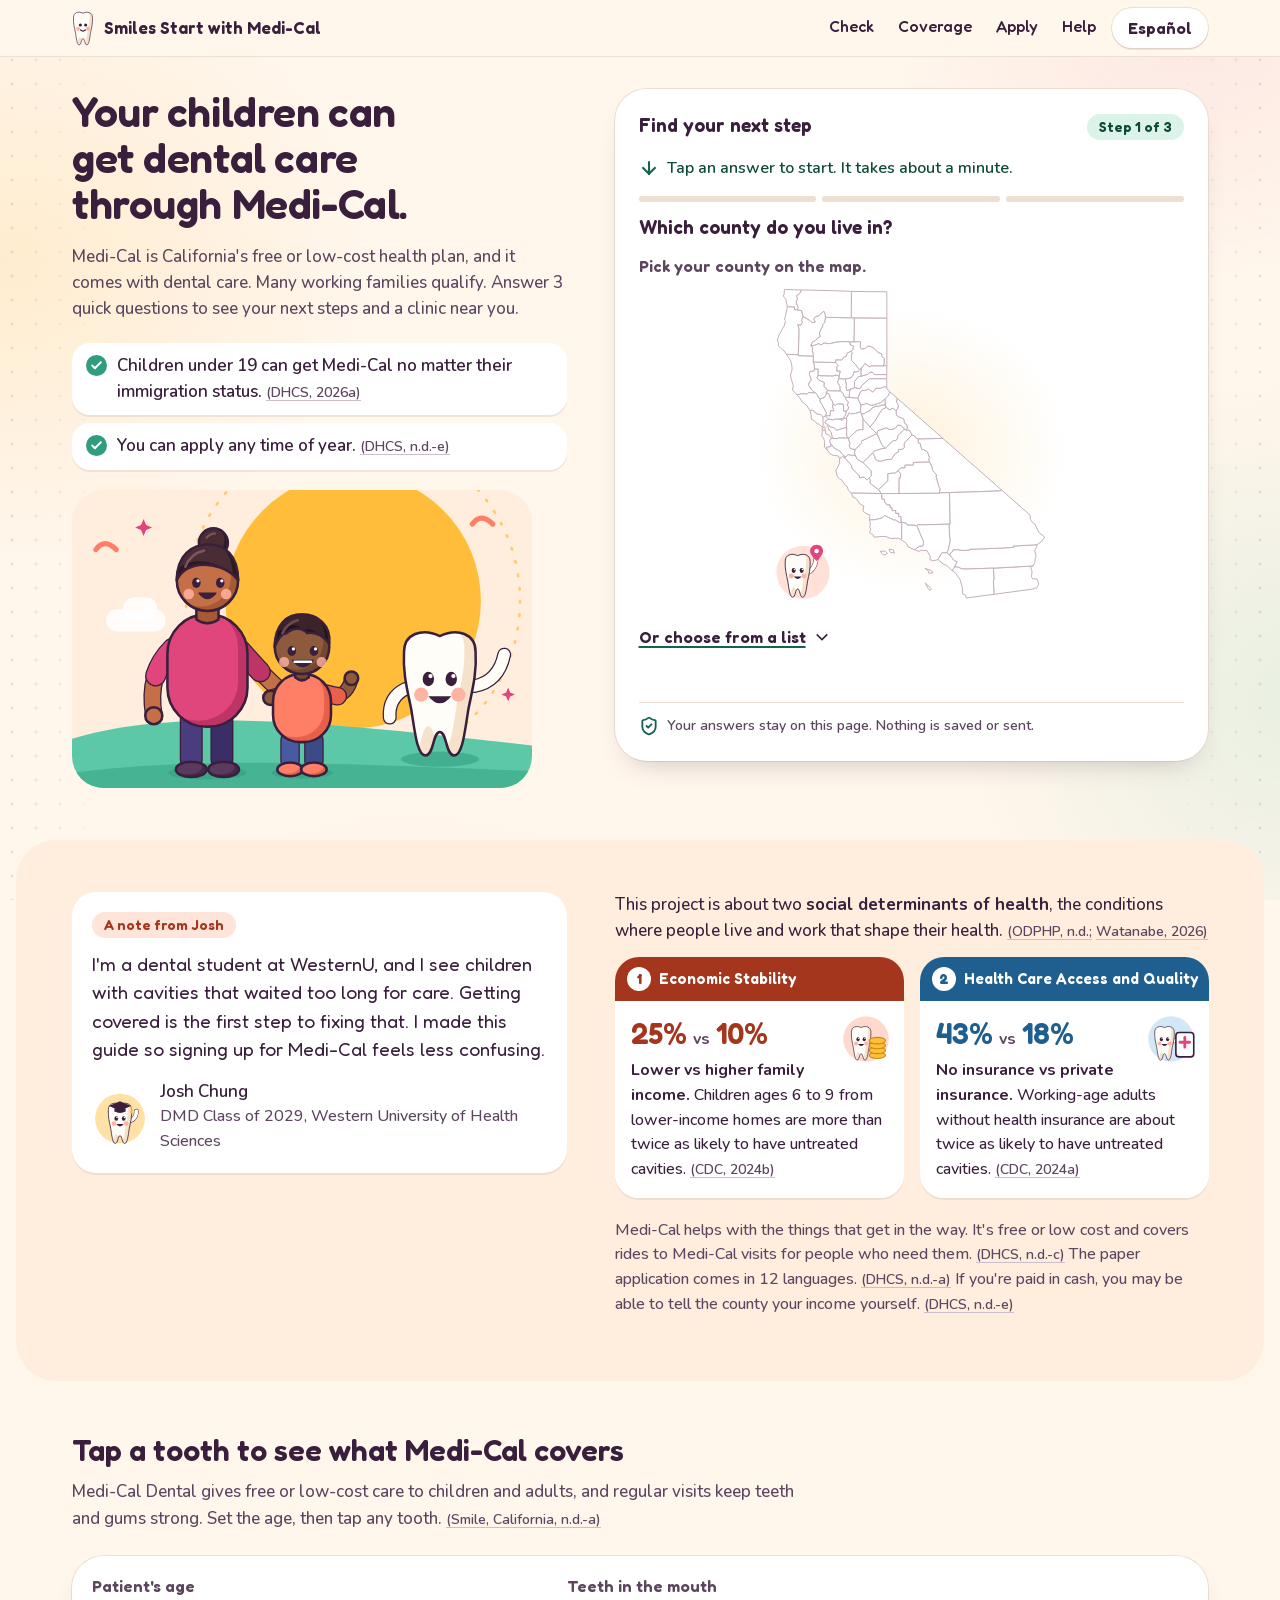
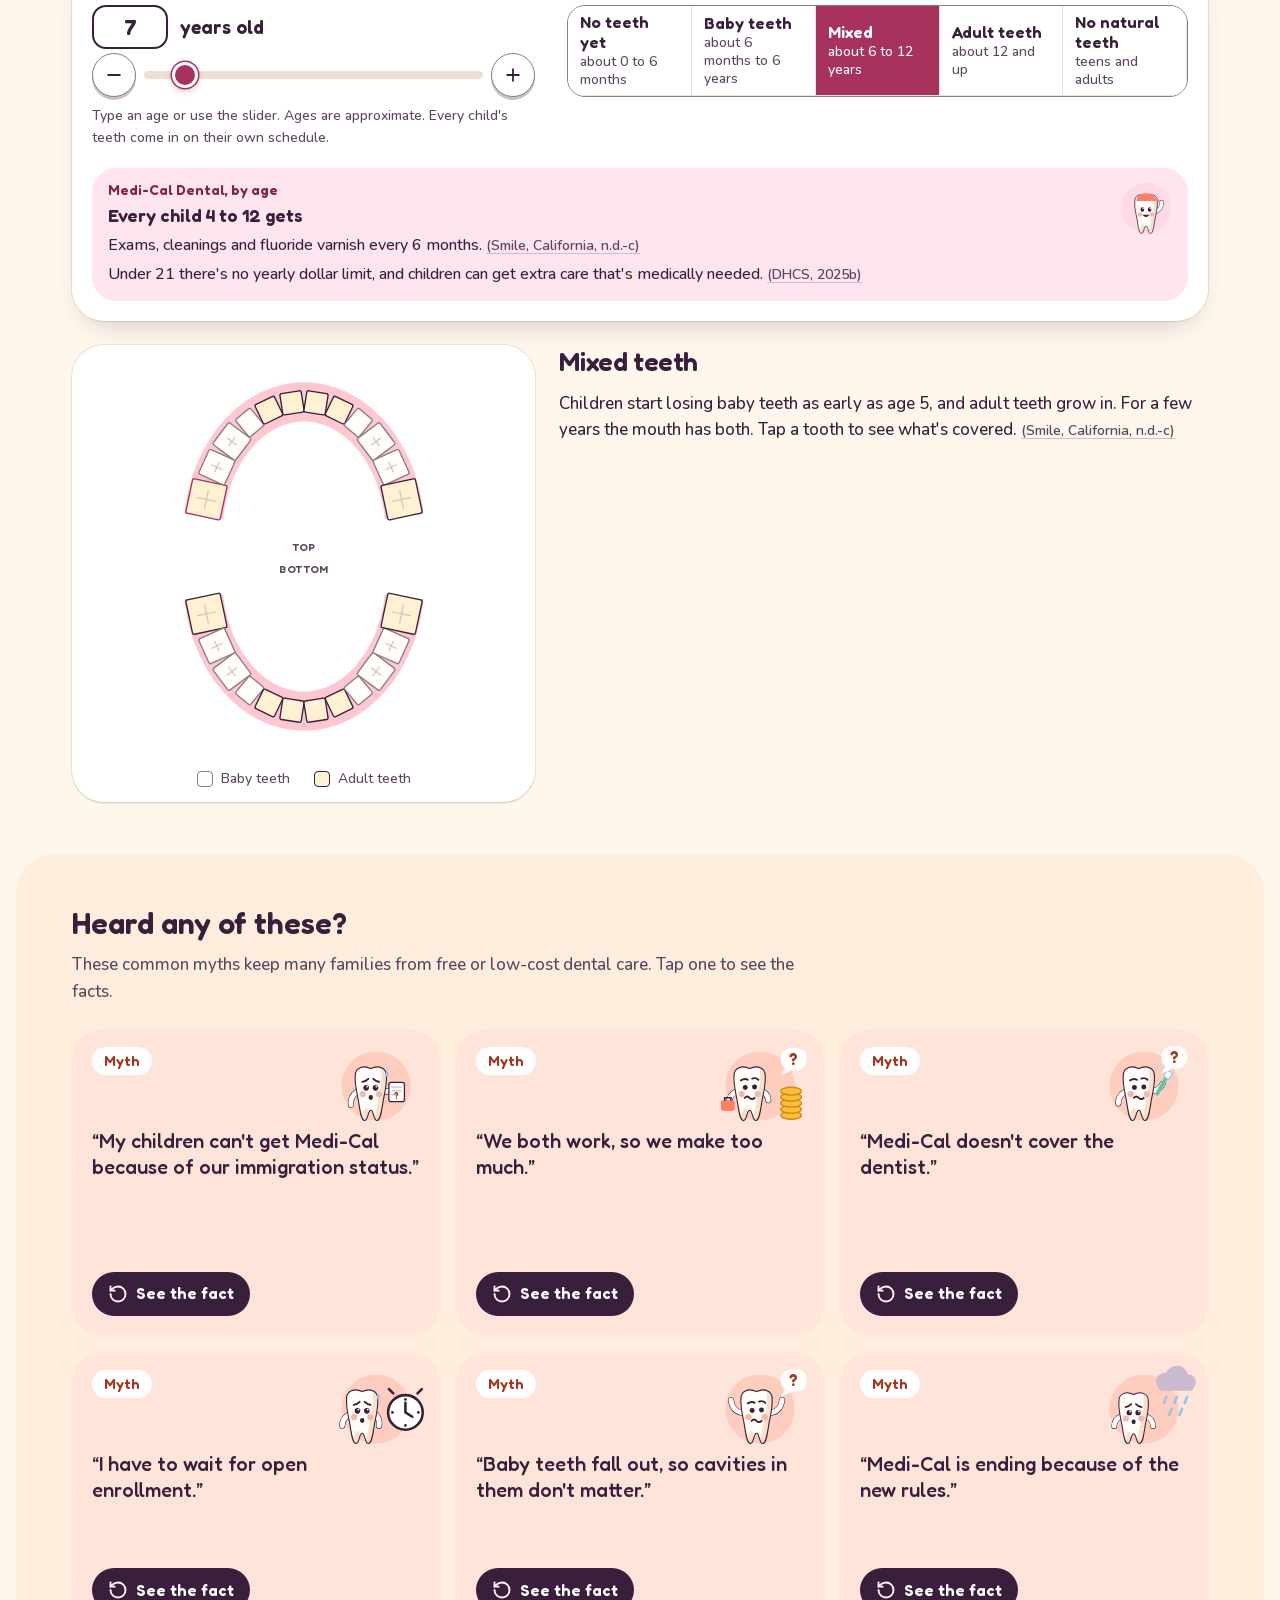
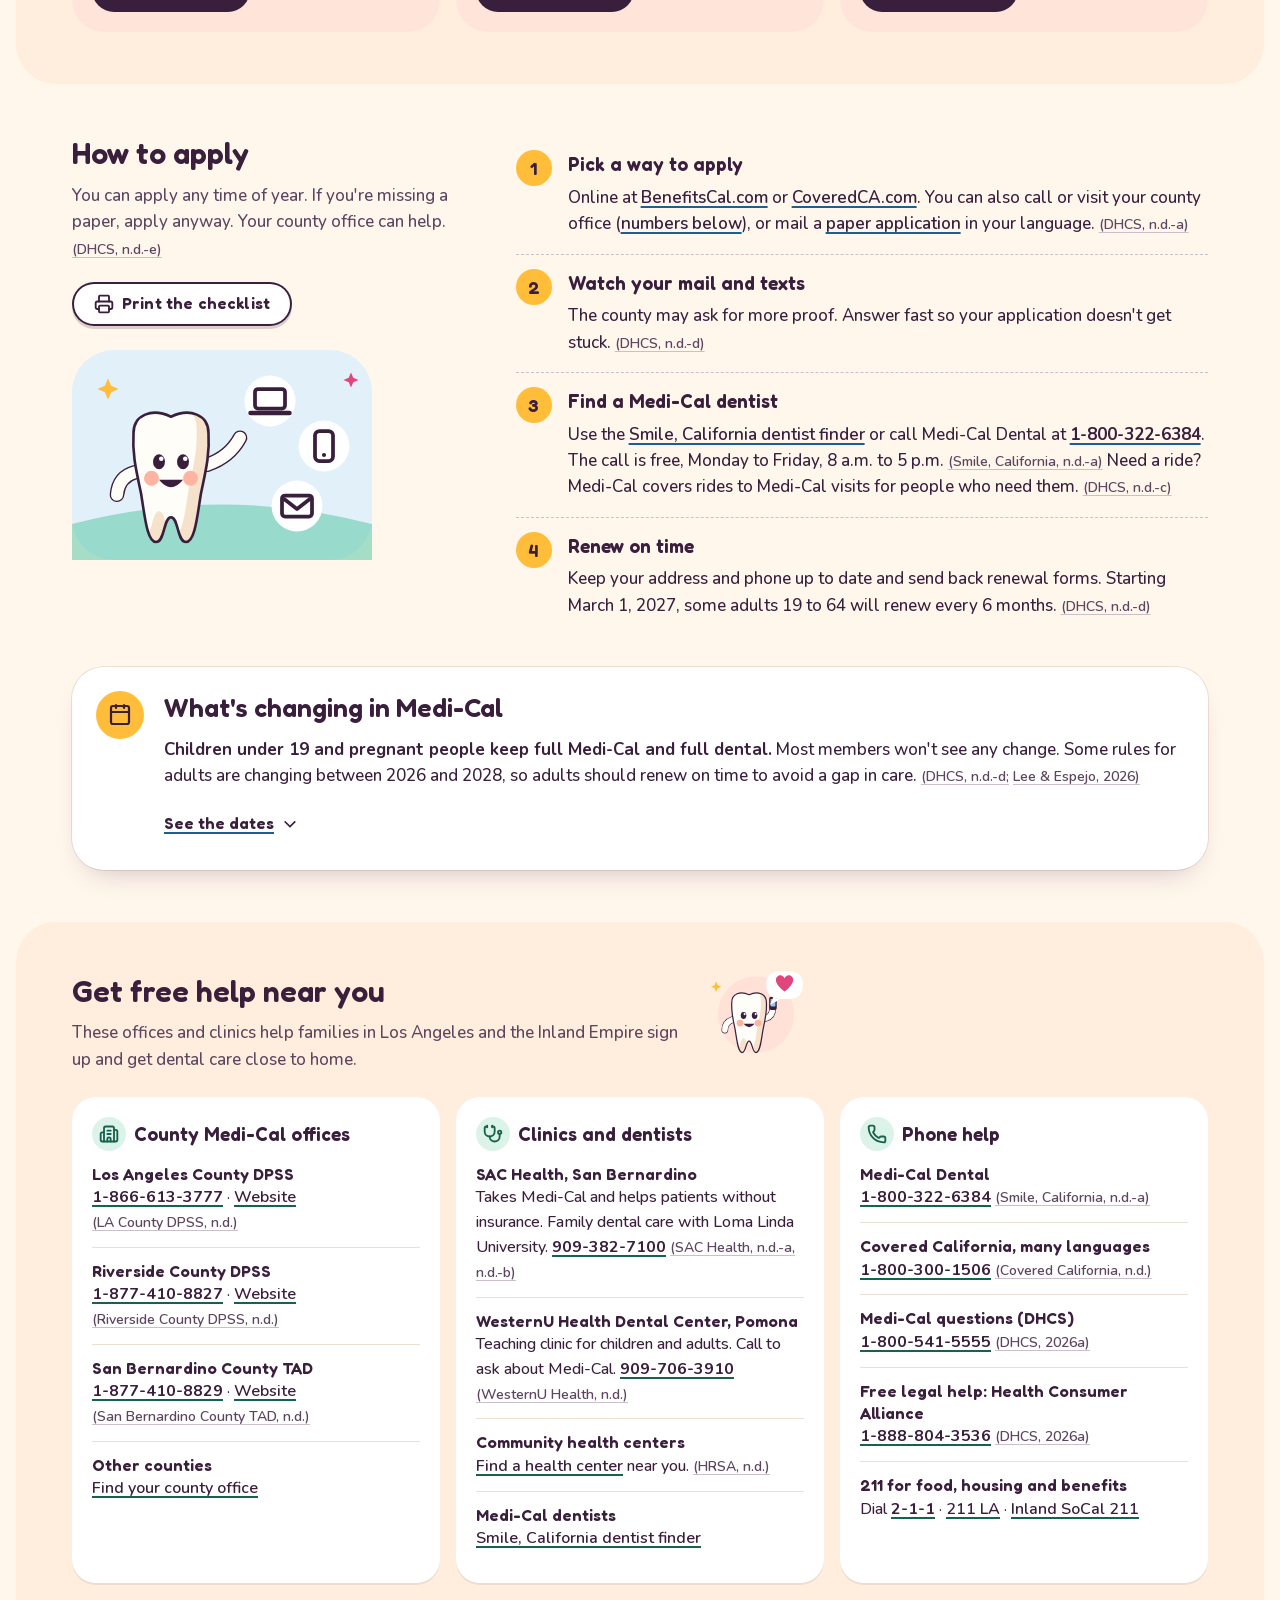
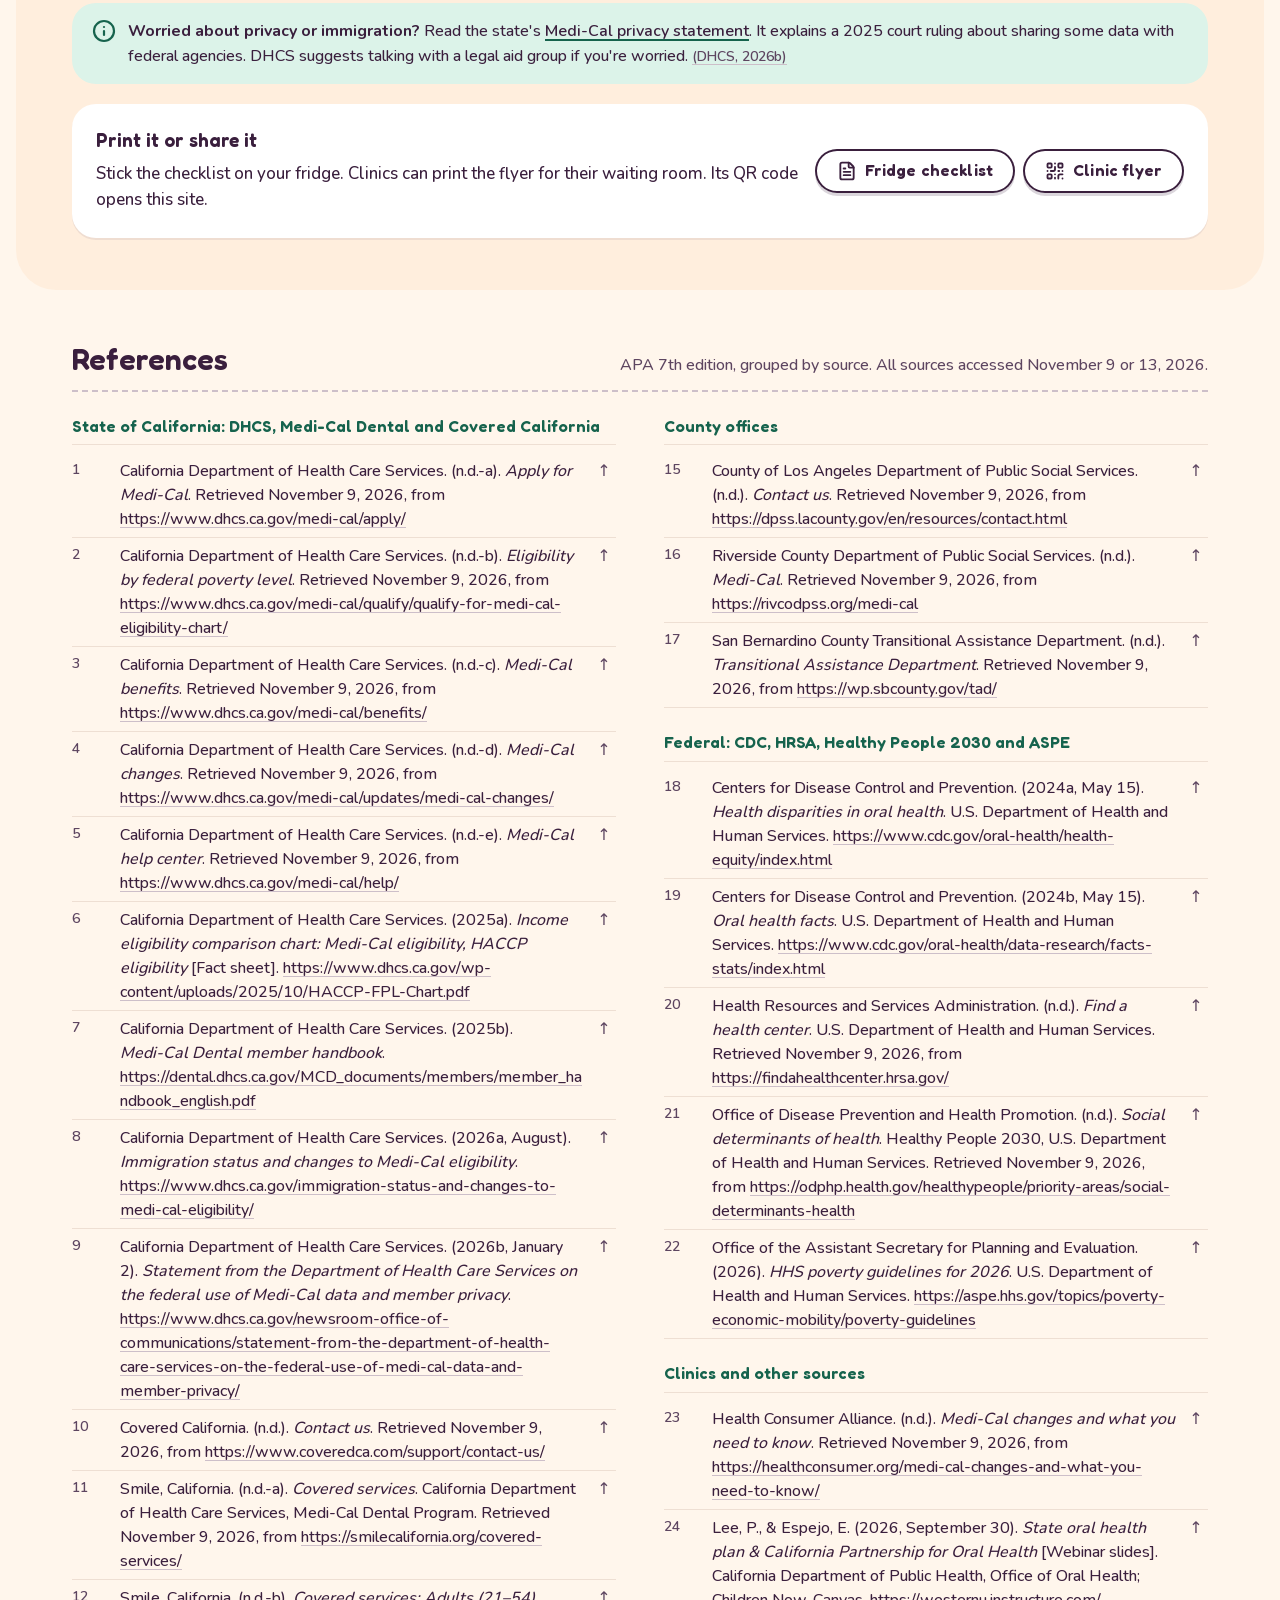
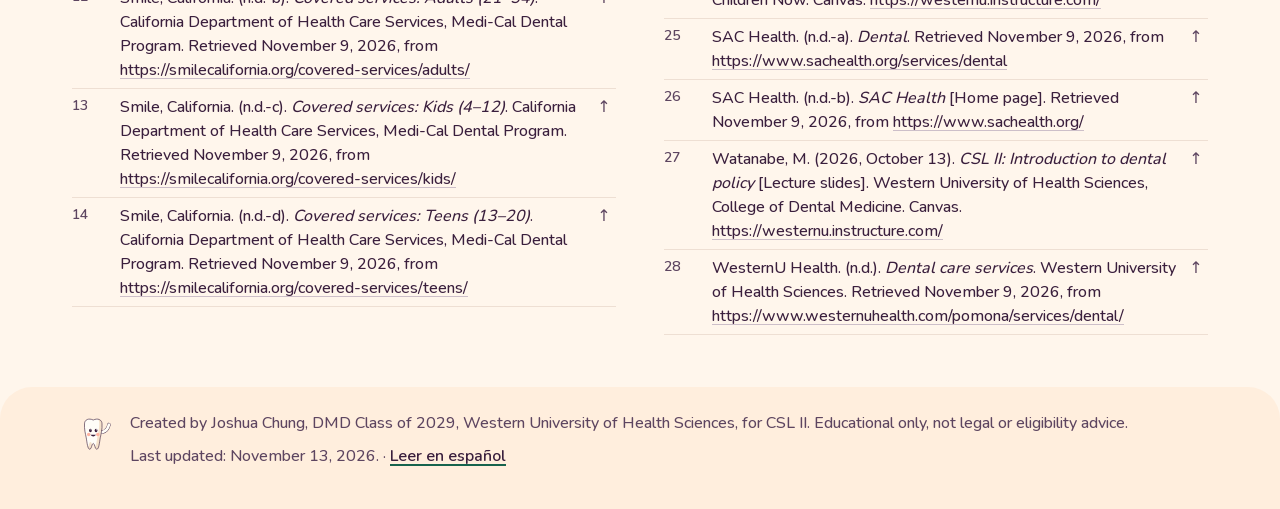
==== commit ad318202: "Restyle the hero parent and child in the buddy's style (EN + ES) Plum outline at the buddy's hero sc" ====
--- a/index.html
+++ b/index.html
@@ -71,7 +71,7 @@
         <li><svg class="ic" aria-hidden="true"><use href="#i-check"/></svg><span>Children under 19 can get <span class="nowrap">Medi-Cal</span> no matter their immigration status. <a class="cite" id="c-dhcs-imm-1" href="#ref-dhcs-imm">(DHCS, 2026a)</a></span></li>
         <li><svg class="ic" aria-hidden="true"><use href="#i-check"/></svg><span>You can apply any time of year. <a class="cite" id="c-dhcs-help-1" href="#ref-dhcs-help">(DHCS, n.d.-e)</a></span></li>
       </ul>
-      <!--ART:hero--><div class="hero-art" aria-hidden="true"><svg class="hero-scene" viewBox="0 60 540 350" aria-hidden="true" focusable="false"><rect y="60" width="540" height="350" fill="#ffeedd"/><circle cx="330" cy="190" r="150" fill="#ffbd3a"/><circle cx="330" cy="190" r="196" fill="none" stroke="#ffbd3a" stroke-width="3" stroke-dasharray="2 14" stroke-linecap="round" opacity=".7"/><path d="M28 130q10-14 24 0M470 100q10-14 24 0" fill="none" stroke="#ff7f66" stroke-width="6" stroke-linecap="round" stroke-linejoin="round"/><path d="M84 94L87.0 101.0L94 104L87.0 107.0L84 114L81.0 107.0L74 104L81.0 101.0Z" fill="#e0457b"/><path d="M512 292L514.4 297.6L520 300L514.4 302.4L512 308L509.6 302.4L504 300L509.6 297.6Z" fill="#e0457b"/><rect x="40" y="200" width="70" height="26" rx="13" fill="#fff" opacity=".85"/><rect x="60" y="186" width="40" height="26" rx="13" fill="#fff" opacity=".85"/><path d="M0 352C120 316 280 330 540 360V410H0Z" fill="#5cc8a8"/><path d="M0 392C160 372 320 382 540 390V410H0Z" fill="#46b393"/><g><rect x="128" y="316" width="24" height="70" rx="12" fill="#4b3c7d"/><rect x="164" y="316" width="24" height="70" rx="12" fill="#4b3c7d"/><ellipse cx="140" cy="388" rx="18" ry="9" fill="#3a1f3d"/><ellipse cx="178" cy="388" rx="18" ry="9" fill="#3a1f3d"/><rect x="112" y="206" width="94" height="132" rx="46" fill="#e0457b"/><path d="M120 250q-22 40-6 70" fill="none" stroke="#c46f45" stroke-width="18" stroke-linecap="round"/><path d="M198 248q30 34 52 52" fill="none" stroke="#c46f45" stroke-width="18" stroke-linecap="round"/><path d="M198 248q28 32 44 46" fill="none" stroke="#e0457b" stroke-width="22" stroke-linecap="round" stroke-dasharray="30 200"/><rect x="146" y="188" width="26" height="28" rx="10" fill="#c46f45"/><circle cx="159" cy="166" r="36" fill="#c46f45"/><path d="M123 166c0-30 18-42 37-42s35 12 35 42c-10-14-30-20-46-18-12 2-22 8-26 18z" fill="#2b1a1f"/><circle cx="166" cy="122" r="17" fill="#2b1a1f"/><g class="blink"><circle cx="146" cy="170" r="4.5" fill="#2b1a1f"/><circle cx="174" cy="170" r="4.5" fill="#2b1a1f"/></g><path d="M150 184q10 9 20 0" fill="none" stroke="#2b1a1f" stroke-width="4" stroke-linecap="round"/><circle cx="138" cy="182" r="6" fill="#e0457b" opacity=".35"/><circle cx="182" cy="182" r="6" fill="#e0457b" opacity=".35"/></g><g><rect x="246" y="342" width="20" height="44" rx="10" fill="#3a1f3d"/><rect x="274" y="342" width="20" height="44" rx="10" fill="#3a1f3d"/><ellipse cx="256" cy="388" rx="15" ry="8" fill="#ff7f66"/><ellipse cx="284" cy="388" rx="15" ry="8" fill="#ff7f66"/><rect x="236" y="276" width="68" height="80" rx="32" fill="#ff7f66"/><path d="M244 300q-8 2-10 4" fill="none" stroke="#8d5a3b" stroke-width="15" stroke-linecap="round"/><path d="M300 300q22 6 28-18" fill="none" stroke="#8d5a3b" stroke-width="14" stroke-linecap="round"/><circle cx="270" cy="244" r="32" fill="#8d5a3b"/><path d="M238 244c0-26 14-38 32-38s34 12 32 34c-8-10-16-14-26-12-6-8-18-6-24 0-6 0-10 6-14 16z" fill="#1f1418"/><g class="blink"><circle cx="258" cy="250" r="4.5" fill="#1f1418"/><circle cx="284" cy="250" r="4.5" fill="#1f1418"/></g><path d="M260 262q11 12 22 0z" fill="#fff" stroke="#1f1418" stroke-width="3.5" stroke-linejoin="round"/><circle cx="250" cy="262" r="6" fill="#ff7f66" opacity=".45"/><circle cx="292" cy="262" r="6" fill="#ff7f66" opacity=".45"/></g><ellipse cx="432" cy="376" rx="46" ry="9" fill="#2f9d7e" opacity=".55"/></svg><svg class="hero-buddy" viewBox="370 180 170 200" aria-hidden="true" focusable="false"><g transform="translate(331.2 191.4) scale(0.84)"><g class="wave"><path d="M168 118q34-6 42-44" fill="none" stroke="#3a1f3d" stroke-width="19.5" stroke-linecap="round"/><path d="M168 118q34-6 42-44" fill="none" stroke="#fffdf8" stroke-width="16" stroke-linecap="round"/></g><path d="M72 122q-24 12-22 40" fill="none" stroke="#3a1f3d" stroke-width="19.5" stroke-linecap="round"/><path d="M72 122q-24 12-22 40" fill="none" stroke="#fffdf8" stroke-width="16" stroke-linecap="round"/><use href="#bd-body"/><g class="blink"><g fill="#3a1f3d"><ellipse cx="104" cy="108" rx="8" ry="10"/><ellipse cx="136" cy="108" rx="8" ry="10"/></g><circle cx="107" cy="104" r="3" fill="#fff"/><circle cx="139" cy="104" r="3" fill="#fff"/></g><path d="M104 132q16 20 32 0z" fill="#3a1f3d"/></g></svg></div><!--/ART:hero-->
+      <!--ART:hero--><div class="hero-art" aria-hidden="true"><svg class="hero-scene" viewBox="0 60 540 350" aria-hidden="true" focusable="false"><rect y="60" width="540" height="350" fill="#ffeedd"/><circle cx="330" cy="190" r="150" fill="#ffbd3a"/><circle cx="330" cy="190" r="196" fill="none" stroke="#ffbd3a" stroke-width="3" stroke-dasharray="2 14" stroke-linecap="round" opacity=".7"/><path d="M28 130q10-14 24 0M470 100q10-14 24 0" fill="none" stroke="#ff7f66" stroke-width="6" stroke-linecap="round" stroke-linejoin="round"/><path d="M84 94L87.0 101.0L94 104L87.0 107.0L84 114L81.0 107.0L74 104L81.0 101.0Z" fill="#e0457b"/><path d="M512 292L514.4 297.6L520 300L514.4 302.4L512 308L509.6 302.4L504 300L509.6 297.6Z" fill="#e0457b"/><rect x="40" y="200" width="70" height="26" rx="13" fill="#fff" opacity=".85"/><rect x="60" y="186" width="40" height="26" rx="13" fill="#fff" opacity=".85"/><path d="M0 352C120 316 280 330 540 360V410H0Z" fill="#5cc8a8"/><path d="M0 392C160 372 320 382 540 390V410H0Z" fill="#46b393"/><ellipse cx="159" cy="392" rx="46" ry="8" fill="#2f9d7e" opacity=".55"/><ellipse cx="270" cy="392" rx="36" ry="7" fill="#2f9d7e" opacity=".55"/><g><path d="M140 328V376" fill="none" stroke="#3a1f3d" stroke-width="27" stroke-linecap="round"/><path d="M140 328V376" fill="none" stroke="#4b3c7d" stroke-width="24" stroke-linecap="round"/><path d="M176 328V376" fill="none" stroke="#3a1f3d" stroke-width="27" stroke-linecap="round"/><path d="M176 328V376" fill="none" stroke="#3b2e66" stroke-width="24" stroke-linecap="round"/><clipPath id="hp-s1"><ellipse cx="140" cy="388" rx="18" ry="9"/></clipPath><g clip-path="url(#hp-s1)"><ellipse cx="140" cy="388" rx="18" ry="9" fill="#46294b"/><g transform="translate(-5 -3)"><ellipse cx="140" cy="388" rx="18" ry="9" fill="#5a3a5e"/></g></g><ellipse cx="140" cy="388" rx="18" ry="9" fill="none" stroke="#3a1f3d" stroke-width="3" stroke-linejoin="round"/><clipPath id="hp-s2"><ellipse cx="178" cy="388" rx="18" ry="9"/></clipPath><g clip-path="url(#hp-s2)"><ellipse cx="178" cy="388" rx="18" ry="9" fill="#46294b"/><g transform="translate(-5 -3)"><ellipse cx="178" cy="388" rx="18" ry="9" fill="#5a3a5e"/></g></g><ellipse cx="178" cy="388" rx="18" ry="9" fill="none" stroke="#3a1f3d" stroke-width="3" stroke-linejoin="round"/><path d="M118 246q-30 30-22 78" fill="none" stroke="#3a1f3d" stroke-width="21" stroke-linecap="round"/><path d="M118 246q-30 30-22 78" fill="none" stroke="#c46f45" stroke-width="18" stroke-linecap="round"/><circle cx="96" cy="325" r="10" fill="#c46f45" stroke="#3a1f3d" stroke-width="3"/><path d="M198 248q30 34 52 52" fill="none" stroke="#3a1f3d" stroke-width="21" stroke-linecap="round"/><path d="M198 248q30 34 52 52" fill="none" stroke="#c46f45" stroke-width="18" stroke-linecap="round"/><path d="M118 246q-30 30-22 78" fill="none" stroke="#3a1f3d" stroke-width="25" stroke-linecap="round" stroke-dasharray="38 200"/><path d="M118 246q-30 30-22 78" fill="none" stroke="#e0457b" stroke-width="22" stroke-linecap="round" stroke-dasharray="38 200"/><path d="M198 248q28 32 44 46" fill="none" stroke="#3a1f3d" stroke-width="25" stroke-linecap="round" stroke-dasharray="34 200"/><path d="M198 248q28 32 44 46" fill="none" stroke="#bf3466" stroke-width="22" stroke-linecap="round" stroke-dasharray="34 200"/><clipPath id="hp-b"><rect x="112" y="206" width="94" height="132" rx="46"/></clipPath><g clip-path="url(#hp-b)"><rect x="112" y="206" width="94" height="132" rx="46" fill="#bf3466"/><g transform="translate(-11 -7)"><rect x="112" y="206" width="94" height="132" rx="46" fill="#e0457b"/></g></g><rect x="112" y="206" width="94" height="132" rx="46" fill="none" stroke="#3a1f3d" stroke-width="3" stroke-linejoin="round"/><path d="M146 192h26v20q-13 9-26 0z" fill="#a65934" stroke="#3a1f3d" stroke-width="3" stroke-linejoin="round"/><clipPath id="hp-bun"><circle cx="166" cy="122" r="17"/></clipPath><g clip-path="url(#hp-bun)"><circle cx="166" cy="122" r="17" fill="#2b1a1f"/><g transform="translate(-4 -3)"><circle cx="166" cy="122" r="17" fill="#4a2c34"/></g></g><circle cx="166" cy="122" r="17" fill="none" stroke="#3a1f3d" stroke-width="3" stroke-linejoin="round"/><clipPath id="hp-h"><circle cx="159" cy="166" r="36"/></clipPath><g clip-path="url(#hp-h)"><circle cx="159" cy="166" r="36" fill="#a65934"/><g transform="translate(-8 -5)"><circle cx="159" cy="166" r="36" fill="#c46f45"/></g></g><circle cx="159" cy="166" r="36" fill="none" stroke="#3a1f3d" stroke-width="3" stroke-linejoin="round"/><clipPath id="hp-hr"><path d="M123 166c0-30 18-42 37-42s35 12 35 42c-10-14-30-20-46-18-12 2-22 8-26 18z"/></clipPath><g clip-path="url(#hp-hr)"><path d="M123 166c0-30 18-42 37-42s35 12 35 42c-10-14-30-20-46-18-12 2-22 8-26 18z" fill="#2b1a1f"/><g transform="translate(-6 -4)"><path d="M123 166c0-30 18-42 37-42s35 12 35 42c-10-14-30-20-46-18-12 2-22 8-26 18z" fill="#4a2c34"/></g></g><path d="M123 166c0-30 18-42 37-42s35 12 35 42c-10-14-30-20-46-18-12 2-22 8-26 18z" fill="none" stroke="#3a1f3d" stroke-width="3" stroke-linejoin="round"/><path d="M133 150q6-15 22-19" fill="none" stroke="#7b5560" stroke-width="3" stroke-linecap="round" stroke-linejoin="round"/><path d="M158 116q4-5 10-5" fill="none" stroke="#7b5560" stroke-width="2.5" stroke-linecap="round" stroke-linejoin="round"/><g class="blink"><ellipse cx="146" cy="169" rx="5" ry="6" fill="#3a1f3d"/><ellipse cx="174" cy="169" rx="5" ry="6" fill="#3a1f3d"/><circle cx="147.9" cy="166.6" r="1.9" fill="#fff"/><circle cx="175.9" cy="166.6" r="1.9" fill="#fff"/></g><circle cx="137" cy="182" r="6.2" fill="#ffb3a1" opacity=".85"/><circle cx="181" cy="182" r="6.2" fill="#ffb3a1" opacity=".85"/><path d="M149 181q10 13 20 0z" fill="#3a1f3d" stroke="#3a1f3d" stroke-width="1.5" stroke-linejoin="round"/></g><g><path d="M256 354V378" fill="none" stroke="#3a1f3d" stroke-width="23" stroke-linecap="round"/><path d="M256 354V378" fill="none" stroke="#4a5aa0" stroke-width="20" stroke-linecap="round"/><path d="M284 354V378" fill="none" stroke="#3a1f3d" stroke-width="23" stroke-linecap="round"/><path d="M284 354V378" fill="none" stroke="#3c4a88" stroke-width="20" stroke-linecap="round"/><clipPath id="hc-s1"><ellipse cx="256" cy="388" rx="15" ry="8"/></clipPath><g clip-path="url(#hc-s1)"><ellipse cx="256" cy="388" rx="15" ry="8" fill="#e0604a"/><g transform="translate(-4 -3)"><ellipse cx="256" cy="388" rx="15" ry="8" fill="#ff7f66"/></g></g><ellipse cx="256" cy="388" rx="15" ry="8" fill="none" stroke="#3a1f3d" stroke-width="3" stroke-linejoin="round"/><clipPath id="hc-s2"><ellipse cx="284" cy="388" rx="15" ry="8"/></clipPath><g clip-path="url(#hc-s2)"><ellipse cx="284" cy="388" rx="15" ry="8" fill="#e0604a"/><g transform="translate(-4 -3)"><ellipse cx="284" cy="388" rx="15" ry="8" fill="#ff7f66"/></g></g><ellipse cx="284" cy="388" rx="15" ry="8" fill="none" stroke="#3a1f3d" stroke-width="3" stroke-linejoin="round"/><path d="M244 300q-8 2-10 4" fill="none" stroke="#3a1f3d" stroke-width="18" stroke-linecap="round"/><path d="M244 300q-8 2-10 4" fill="none" stroke="#8d5a3b" stroke-width="15" stroke-linecap="round"/><circle cx="233" cy="304" r="8.5" fill="#8d5a3b" stroke="#3a1f3d" stroke-width="3"/><path d="M300 300q22 6 28-18" fill="none" stroke="#3a1f3d" stroke-width="17" stroke-linecap="round"/><path d="M300 300q22 6 28-18" fill="none" stroke="#8d5a3b" stroke-width="14" stroke-linecap="round"/><circle cx="328" cy="281" r="8" fill="#8d5a3b" stroke="#3a1f3d" stroke-width="3"/><path d="M298 299q8 2 14 3" fill="none" stroke="#3a1f3d" stroke-width="22" stroke-linecap="round"/><path d="M298 299q8 2 14 3" fill="none" stroke="#e8604a" stroke-width="19" stroke-linecap="round"/><clipPath id="hc-b"><rect x="236" y="276" width="68" height="80" rx="32"/></clipPath><g clip-path="url(#hc-b)"><rect x="236" y="276" width="68" height="80" rx="32" fill="#e8604a"/><g transform="translate(-8 -6)"><rect x="236" y="276" width="68" height="80" rx="32" fill="#ff7f66"/></g></g><rect x="236" y="276" width="68" height="80" rx="32" fill="none" stroke="#3a1f3d" stroke-width="3" stroke-linejoin="round"/><path d="M262 266h16v14q-8 7-16 0z" fill="#74482e" stroke="#3a1f3d" stroke-width="3" stroke-linejoin="round"/><clipPath id="hc-h"><circle cx="270" cy="244" r="32"/></clipPath><g clip-path="url(#hc-h)"><circle cx="270" cy="244" r="32" fill="#74482e"/><g transform="translate(-7 -5)"><circle cx="270" cy="244" r="32" fill="#8d5a3b"/></g></g><circle cx="270" cy="244" r="32" fill="none" stroke="#3a1f3d" stroke-width="3" stroke-linejoin="round"/><clipPath id="hc-hr"><path d="M238 244c0-26 14-38 32-38s34 12 32 34c-8-10-16-14-26-12-6-8-18-6-24 0-6 0-10 6-14 16z"/></clipPath><g clip-path="url(#hc-hr)"><path d="M238 244c0-26 14-38 32-38s34 12 32 34c-8-10-16-14-26-12-6-8-18-6-24 0-6 0-10 6-14 16z" fill="#1f1418"/><g transform="translate(-5 -4)"><path d="M238 244c0-26 14-38 32-38s34 12 32 34c-8-10-16-14-26-12-6-8-18-6-24 0-6 0-10 6-14 16z" fill="#3b2328"/></g></g><path d="M238 244c0-26 14-38 32-38s34 12 32 34c-8-10-16-14-26-12-6-8-18-6-24 0-6 0-10 6-14 16z" fill="none" stroke="#3a1f3d" stroke-width="3" stroke-linejoin="round"/><path d="M247 228q6-12 18-15" fill="none" stroke="#6b4a52" stroke-width="3" stroke-linecap="round" stroke-linejoin="round"/><g class="blink"><ellipse cx="258" cy="249" rx="5" ry="6" fill="#3a1f3d"/><ellipse cx="284" cy="249" rx="5" ry="6" fill="#3a1f3d"/><circle cx="259.9" cy="246.6" r="1.9" fill="#fff"/><circle cx="285.9" cy="246.6" r="1.9" fill="#fff"/></g><circle cx="249" cy="262" r="6" fill="#ffb3a1" opacity=".8"/><circle cx="293" cy="262" r="6" fill="#ffb3a1" opacity=".8"/><path d="M259 260q12 15 24 0z" fill="#3a1f3d" stroke="#3a1f3d" stroke-width="1.5" stroke-linejoin="round"/><path d="M261.5 261.6h19" fill="none" stroke="#fff" stroke-width="3" stroke-linecap="round" stroke-linejoin="round"/></g><ellipse cx="432" cy="376" rx="46" ry="9" fill="#2f9d7e" opacity=".55"/></svg><svg class="hero-buddy" viewBox="370 180 170 200" aria-hidden="true" focusable="false"><g transform="translate(331.2 191.4) scale(0.84)"><g class="wave"><path d="M168 118q34-6 42-44" fill="none" stroke="#3a1f3d" stroke-width="19.5" stroke-linecap="round"/><path d="M168 118q34-6 42-44" fill="none" stroke="#fffdf8" stroke-width="16" stroke-linecap="round"/></g><path d="M72 122q-24 12-22 40" fill="none" stroke="#3a1f3d" stroke-width="19.5" stroke-linecap="round"/><path d="M72 122q-24 12-22 40" fill="none" stroke="#fffdf8" stroke-width="16" stroke-linecap="round"/><use href="#bd-body"/><g class="blink"><g fill="#3a1f3d"><ellipse cx="104" cy="108" rx="8" ry="10"/><ellipse cx="136" cy="108" rx="8" ry="10"/></g><circle cx="107" cy="104" r="3" fill="#fff"/><circle cx="139" cy="104" r="3" fill="#fff"/></g><path d="M104 132q16 20 32 0z" fill="#3a1f3d"/></g></svg></div><!--/ART:hero-->
     </div>
 
     <div class="flow" id="flow">
--- a/styles.css
+++ b/styles.css
@@ -665,7 +665,6 @@
   .age-step.hint[data-age-step="1"] { animation-delay: .15s; }
   @keyframes ring { 0% { box-shadow: 0 0 0 0 rgba(168, 50, 94, .45); } 100% { box-shadow: 0 0 0 12px rgba(168, 50, 94, 0); } }
   .age-num.hint { animation: ring 1s ease-out 2; }
-  .tiles.hint .tile { animation: bounce .9s ease-in-out both; animation-delay: calc(var(--ti, 0) * 45ms); }
   .hint-tag { position: absolute; z-index: 3; padding: 3px 10px; border-radius: var(--pill); background: var(--ink); color: #fff; font: 600 var(--t-sm)/1.4 var(--display); white-space: nowrap; pointer-events: none; opacity: 0; transform: translate(-50%, -100%); animation: tag-in 2.6s ease both; }
   .hint-tag::after { content: ""; position: absolute; left: 50%; bottom: -5px; margin-left: -5px; border: 5px solid transparent; border-bottom: 0; border-top-color: var(--ink); }
   @keyframes tag-in { 0% { opacity: 0; margin-top: 6px; } 12%, 80% { opacity: 1; margin-top: 0; } 100% { opacity: 0; margin-top: 0; } }
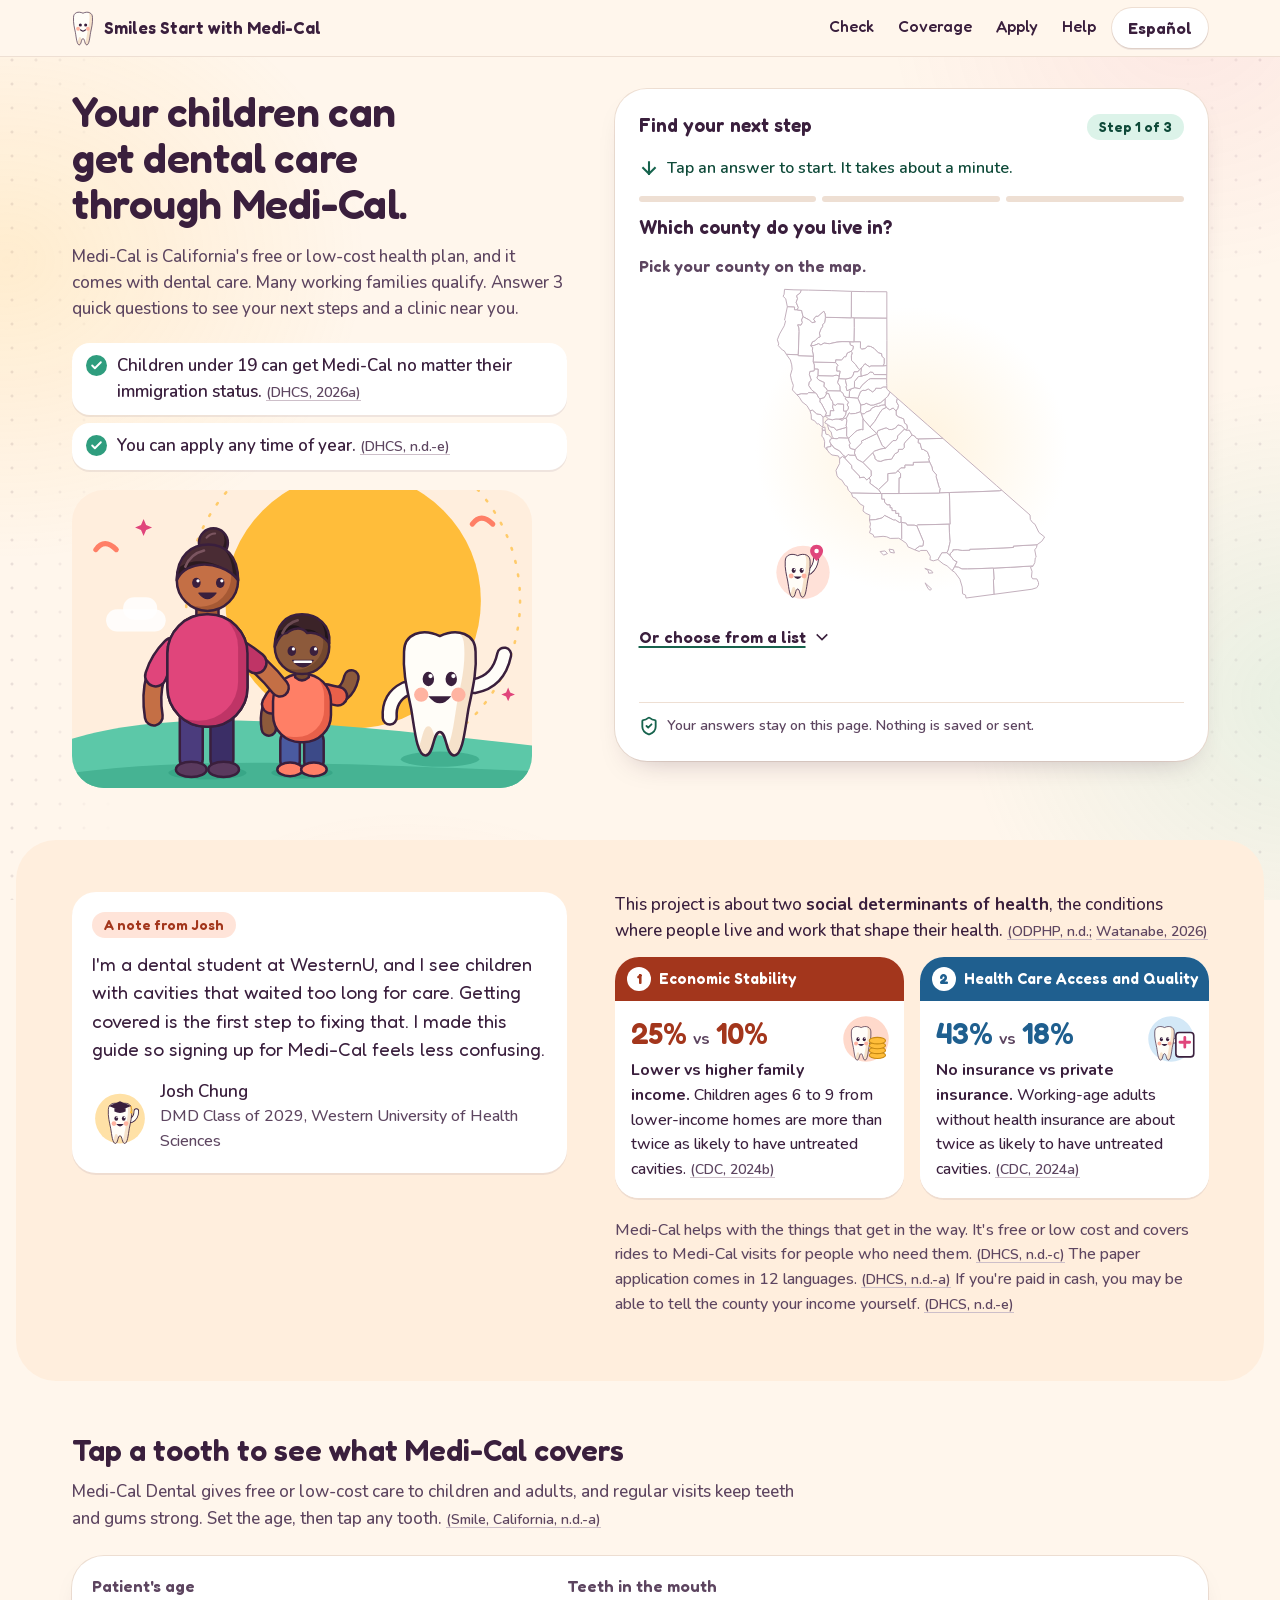
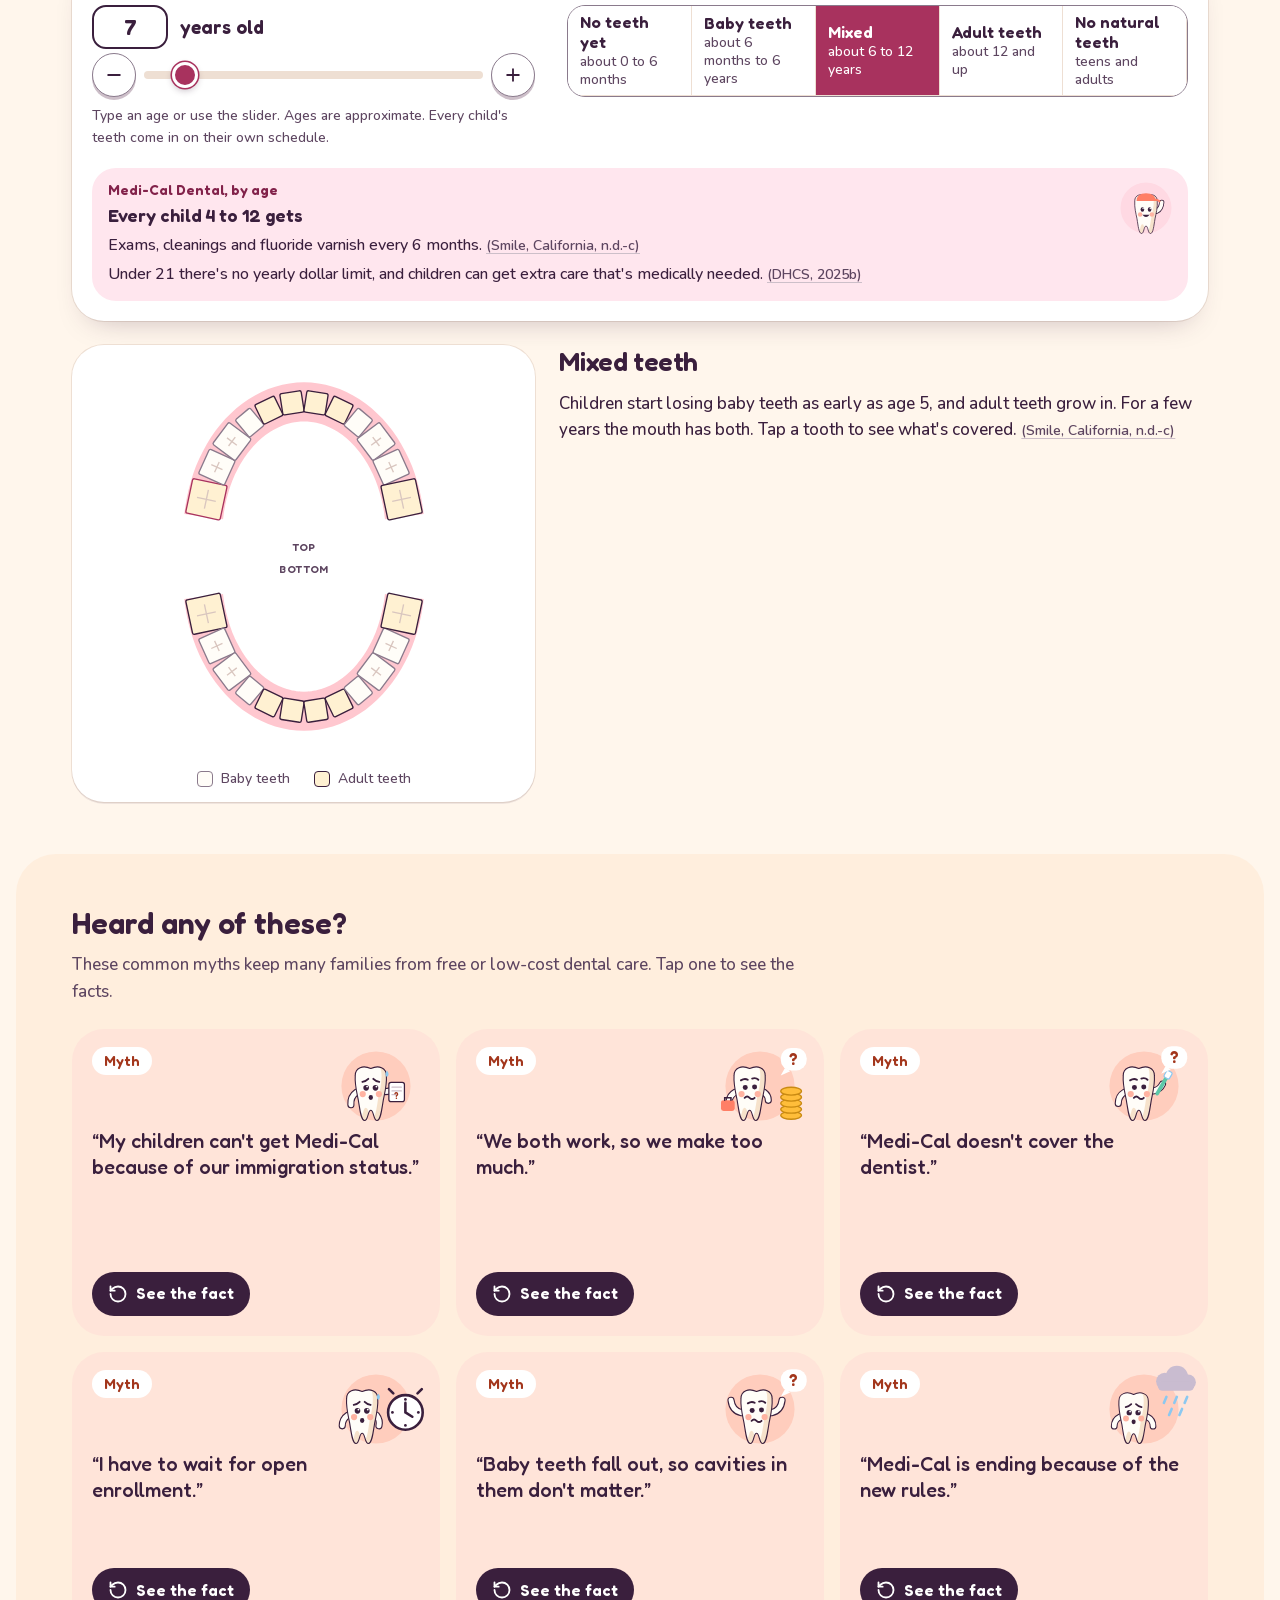
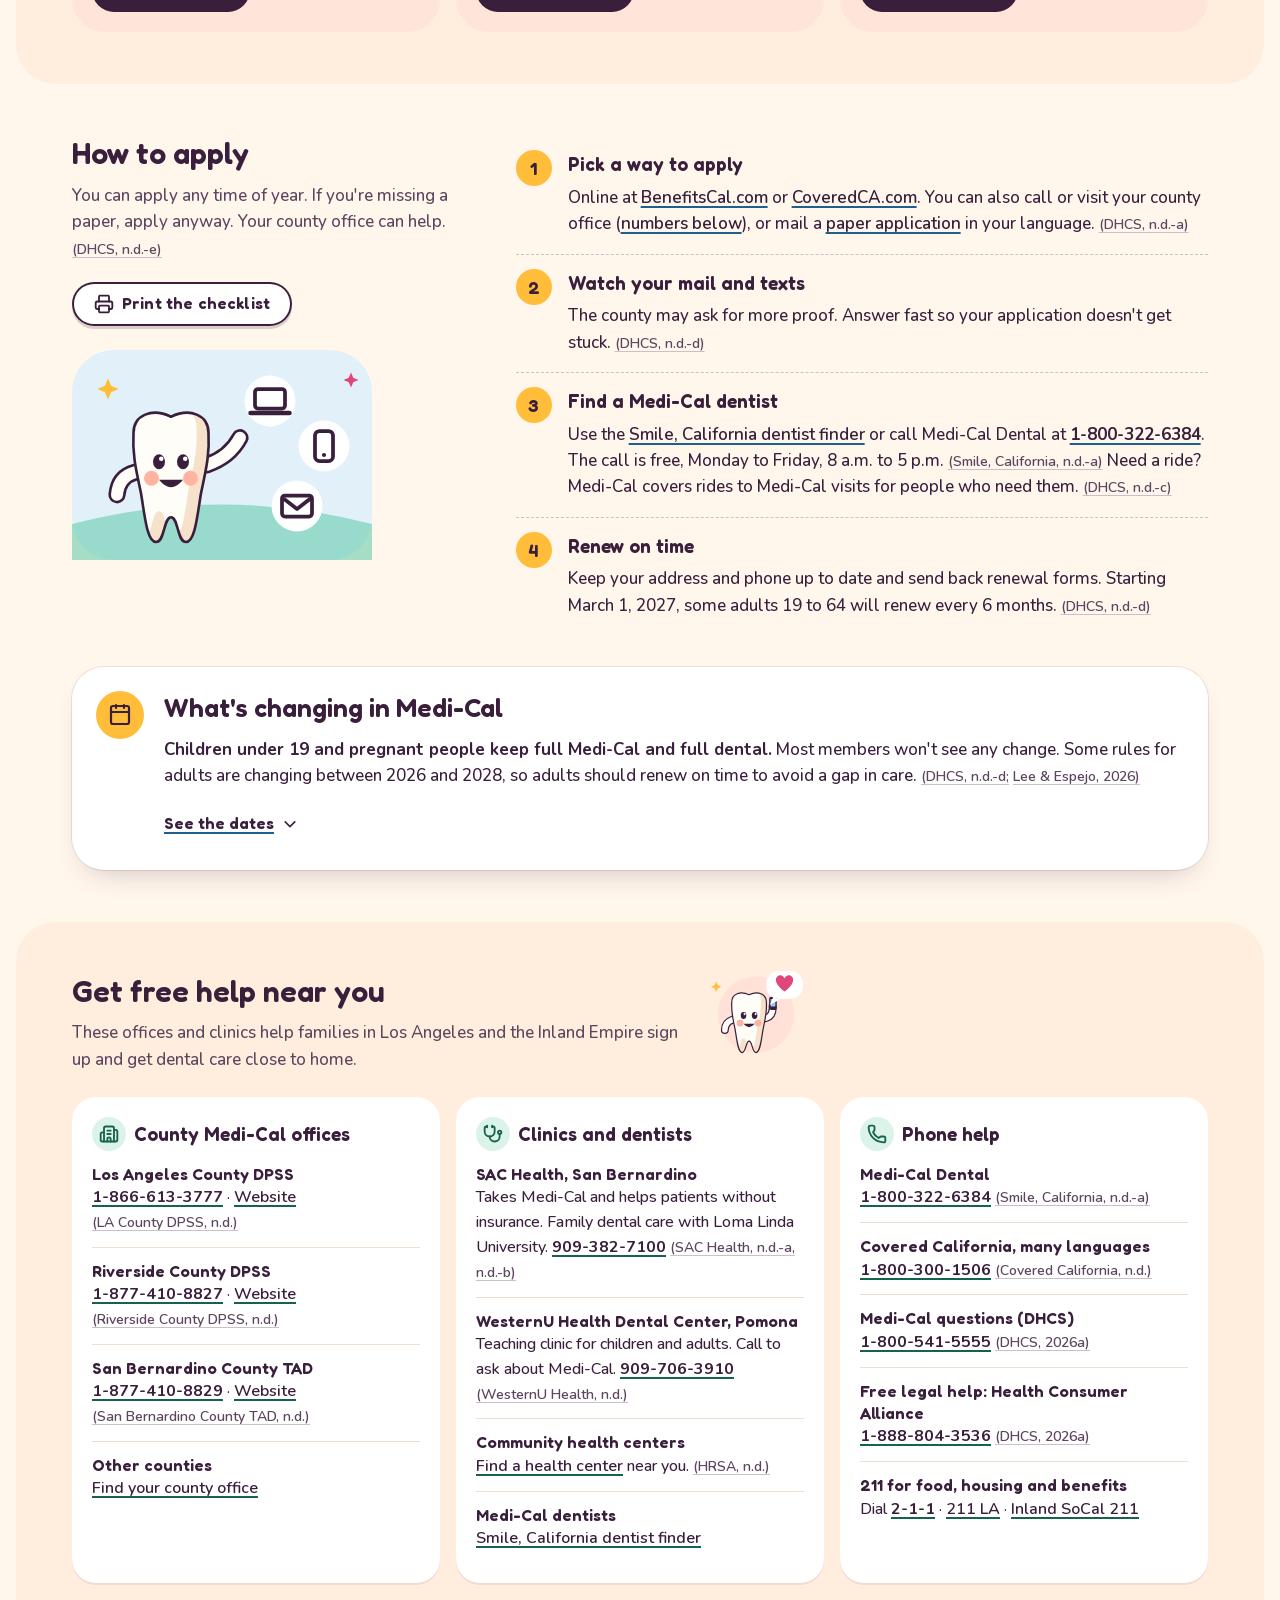
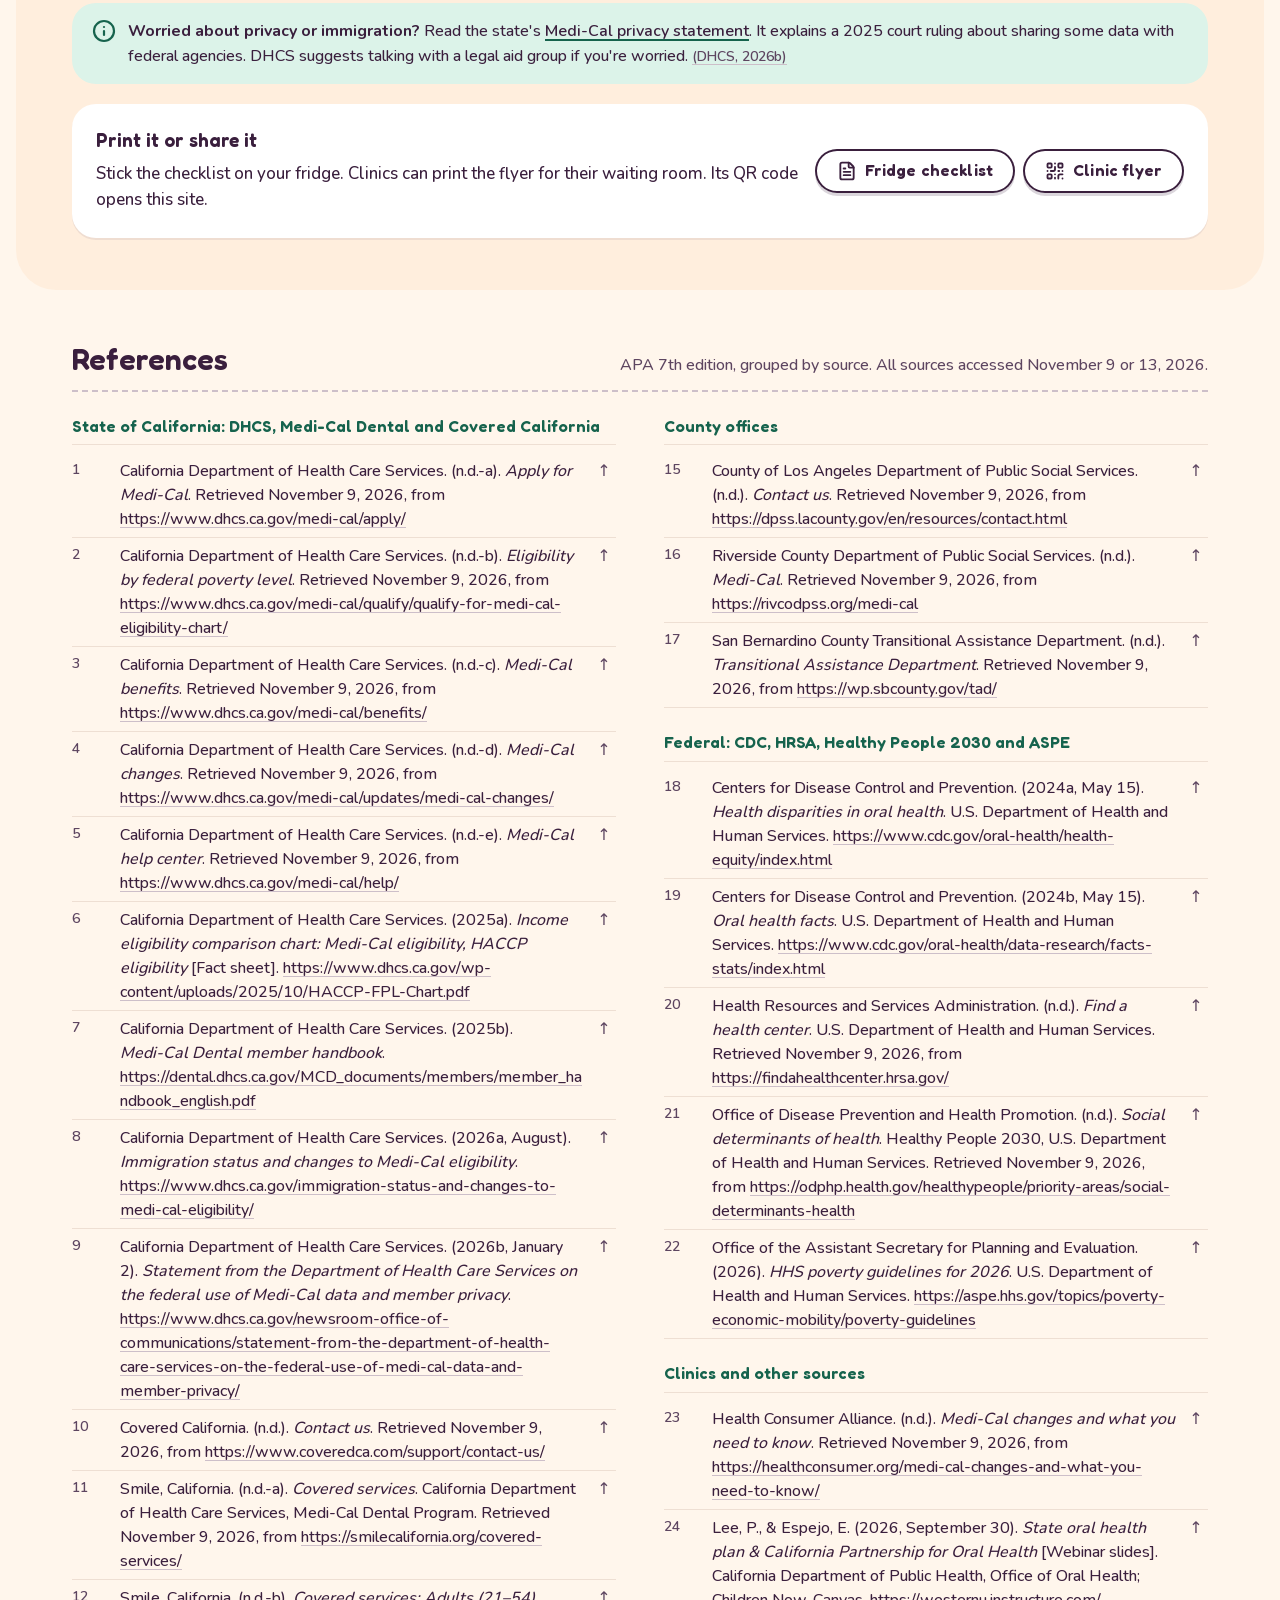
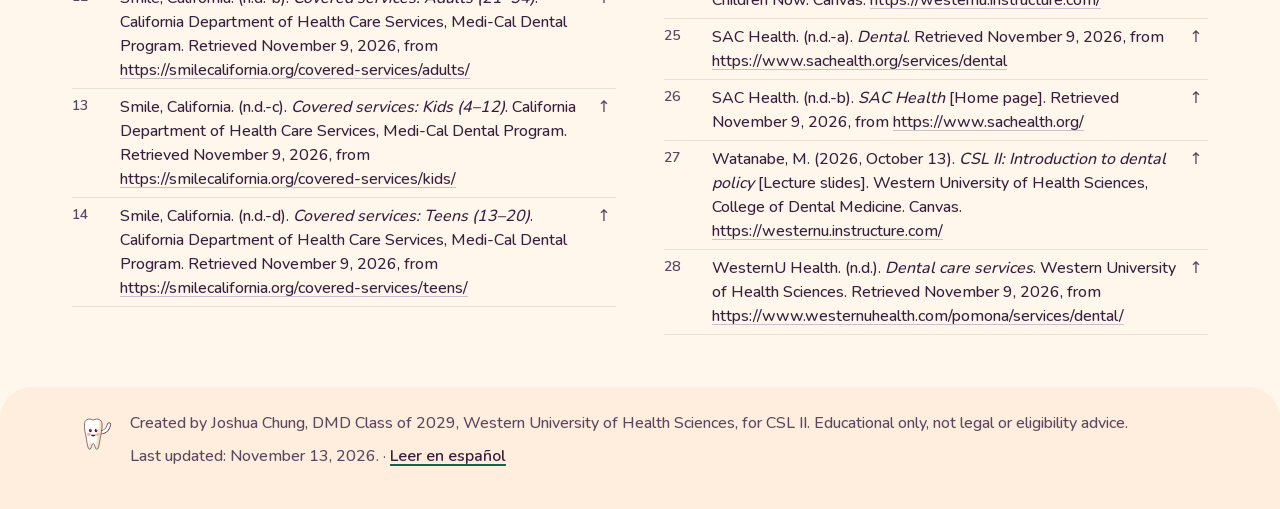
==== commit 817efb07: "People tweaks, one outline width everywhere, county list swaps cleanly (EN + ES) - Parent and child:" ====
--- a/index.html
+++ b/index.html
@@ -15,7 +15,7 @@
 </head>
 <body>
 <div class="splash" aria-hidden="true">
-  <!--ART:splash--><svg class="splash-art" viewBox="0 0 280 240" focusable="false"><circle class="sp-disc" cx="140" cy="122" r="94" fill="#ffe1a6"/><circle class="sp-ring" cx="140" cy="122" r="110" fill="none" stroke="#ffbd3a" stroke-width="2.5" stroke-dasharray="2 10" stroke-linecap="round"/><g class="sp-bud" transform="translate(41.6 37.7) scale(0.82)"><g class="wave"><path d="M168 118q34-6 42-44" fill="none" stroke="#3a1f3d" stroke-width="19.5" stroke-linecap="round"/><path d="M168 118q34-6 42-44" fill="none" stroke="#fffdf8" stroke-width="16" stroke-linecap="round"/></g><path d="M72 122q-24 12-22 40" fill="none" stroke="#3a1f3d" stroke-width="19.5" stroke-linecap="round"/><path d="M72 122q-24 12-22 40" fill="none" stroke="#fffdf8" stroke-width="16" stroke-linecap="round"/><use href="#bd-body"/><g class="blink"><g fill="#3a1f3d"><ellipse cx="104" cy="108" rx="8" ry="10"/><ellipse cx="136" cy="108" rx="8" ry="10"/></g><circle cx="107" cy="104" r="3" fill="#fff"/><circle cx="139" cy="104" r="3" fill="#fff"/></g><path d="M104 132q16 20 32 0z" fill="#3a1f3d"/></g><g class="sp-spark s1"><path d="M236 38L239.6 46.4L248 50L239.6 53.6L236 62L232.4 53.6L224 50L232.4 46.4Z" fill="#e0457b"/></g><g class="sp-spark s2"><path d="M44 64L47.0 71.0L54 74L47.0 77.0L44 84L41.0 77.0L34 74L41.0 71.0Z" fill="#ffbd3a"/></g><g class="sp-spark s3"><path d="M236 172L238.4 177.6L244 180L238.4 182.4L236 188L233.6 182.4L228 180L233.6 177.6Z" fill="#2f9d7e"/></g></svg><!--/ART:splash-->
+  <!--ART:splash--><svg class="splash-art" viewBox="0 0 280 240" focusable="false"><circle class="sp-disc" cx="140" cy="122" r="94" fill="#ffe1a6"/><circle class="sp-ring" cx="140" cy="122" r="110" fill="none" stroke="#ffbd3a" stroke-width="2.5" stroke-dasharray="2 10" stroke-linecap="round"/><g class="sp-bud" transform="translate(41.6 37.7) scale(0.82)"><g class="wave"><path d="M168 118q34-6 42-44" fill="none" stroke="#3a1f3d" stroke-width="23" stroke-linecap="round"/><path d="M168 118q34-6 42-44" fill="none" stroke="#fffdf8" stroke-width="16" stroke-linecap="round"/></g><path d="M72 122q-24 12-22 40" fill="none" stroke="#3a1f3d" stroke-width="23" stroke-linecap="round"/><path d="M72 122q-24 12-22 40" fill="none" stroke="#fffdf8" stroke-width="16" stroke-linecap="round"/><use href="#bd-body"/><g class="blink"><g fill="#3a1f3d"><ellipse cx="104" cy="108" rx="8" ry="10"/><ellipse cx="136" cy="108" rx="8" ry="10"/></g><circle cx="107" cy="104" r="3" fill="#fff"/><circle cx="139" cy="104" r="3" fill="#fff"/></g><path d="M104 132q16 20 32 0z" fill="#3a1f3d"/></g><g class="sp-spark s1"><path d="M236 38L239.6 46.4L248 50L239.6 53.6L236 62L232.4 53.6L224 50L232.4 46.4Z" fill="#e0457b"/></g><g class="sp-spark s2"><path d="M44 64L47.0 71.0L54 74L47.0 77.0L44 84L41.0 77.0L34 74L41.0 71.0Z" fill="#ffbd3a"/></g><g class="sp-spark s3"><path d="M236 172L238.4 177.6L244 180L238.4 182.4L236 188L233.6 182.4L228 180L233.6 177.6Z" fill="#2f9d7e"/></g></svg><!--/ART:splash-->
 </div>
 <svg class="sprite" aria-hidden="true" focusable="false">
   <defs><!--ART:defs--><path id="bd-tooth" d="M70 70C70 45 95 36 120 48 145 36 170 45 170 70 172 100 165 125 160 150 155 180 152 215 140 215 128 215 130 182 120 182 110 182 112 215 100 215 88 215 85 180 80 150 75 125 68 100 70 70Z"/><clipPath id="bd-clip"><use href="#bd-tooth"/></clipPath><g id="bd-body"><g clip-path="url(#bd-clip)"><use href="#bd-tooth" fill="#f6e2cb"/><use href="#bd-tooth" fill="#fffdf8" transform="translate(-16 -8)"/></g><use href="#bd-tooth" fill="none" stroke="#3a1f3d" stroke-width="3.5" stroke-linejoin="round"/><circle cx="94" cy="130" r="10" fill="#ffb3a1"/><circle cx="146" cy="130" r="10" fill="#ffb3a1"/></g><!--/ART:defs--></defs>
@@ -71,7 +71,7 @@
         <li><svg class="ic" aria-hidden="true"><use href="#i-check"/></svg><span>Children under 19 can get <span class="nowrap">Medi-Cal</span> no matter their immigration status. <a class="cite" id="c-dhcs-imm-1" href="#ref-dhcs-imm">(DHCS, 2026a)</a></span></li>
         <li><svg class="ic" aria-hidden="true"><use href="#i-check"/></svg><span>You can apply any time of year. <a class="cite" id="c-dhcs-help-1" href="#ref-dhcs-help">(DHCS, n.d.-e)</a></span></li>
       </ul>
-      <!--ART:hero--><div class="hero-art" aria-hidden="true"><svg class="hero-scene" viewBox="0 60 540 350" aria-hidden="true" focusable="false"><rect y="60" width="540" height="350" fill="#ffeedd"/><circle cx="330" cy="190" r="150" fill="#ffbd3a"/><circle cx="330" cy="190" r="196" fill="none" stroke="#ffbd3a" stroke-width="3" stroke-dasharray="2 14" stroke-linecap="round" opacity=".7"/><path d="M28 130q10-14 24 0M470 100q10-14 24 0" fill="none" stroke="#ff7f66" stroke-width="6" stroke-linecap="round" stroke-linejoin="round"/><path d="M84 94L87.0 101.0L94 104L87.0 107.0L84 114L81.0 107.0L74 104L81.0 101.0Z" fill="#e0457b"/><path d="M512 292L514.4 297.6L520 300L514.4 302.4L512 308L509.6 302.4L504 300L509.6 297.6Z" fill="#e0457b"/><rect x="40" y="200" width="70" height="26" rx="13" fill="#fff" opacity=".85"/><rect x="60" y="186" width="40" height="26" rx="13" fill="#fff" opacity=".85"/><path d="M0 352C120 316 280 330 540 360V410H0Z" fill="#5cc8a8"/><path d="M0 392C160 372 320 382 540 390V410H0Z" fill="#46b393"/><ellipse cx="159" cy="392" rx="46" ry="8" fill="#2f9d7e" opacity=".55"/><ellipse cx="270" cy="392" rx="36" ry="7" fill="#2f9d7e" opacity=".55"/><g><path d="M140 328V376" fill="none" stroke="#3a1f3d" stroke-width="27" stroke-linecap="round"/><path d="M140 328V376" fill="none" stroke="#4b3c7d" stroke-width="24" stroke-linecap="round"/><path d="M176 328V376" fill="none" stroke="#3a1f3d" stroke-width="27" stroke-linecap="round"/><path d="M176 328V376" fill="none" stroke="#3b2e66" stroke-width="24" stroke-linecap="round"/><clipPath id="hp-s1"><ellipse cx="140" cy="388" rx="18" ry="9"/></clipPath><g clip-path="url(#hp-s1)"><ellipse cx="140" cy="388" rx="18" ry="9" fill="#46294b"/><g transform="translate(-5 -3)"><ellipse cx="140" cy="388" rx="18" ry="9" fill="#5a3a5e"/></g></g><ellipse cx="140" cy="388" rx="18" ry="9" fill="none" stroke="#3a1f3d" stroke-width="3" stroke-linejoin="round"/><clipPath id="hp-s2"><ellipse cx="178" cy="388" rx="18" ry="9"/></clipPath><g clip-path="url(#hp-s2)"><ellipse cx="178" cy="388" rx="18" ry="9" fill="#46294b"/><g transform="translate(-5 -3)"><ellipse cx="178" cy="388" rx="18" ry="9" fill="#5a3a5e"/></g></g><ellipse cx="178" cy="388" rx="18" ry="9" fill="none" stroke="#3a1f3d" stroke-width="3" stroke-linejoin="round"/><path d="M118 246q-30 30-22 78" fill="none" stroke="#3a1f3d" stroke-width="21" stroke-linecap="round"/><path d="M118 246q-30 30-22 78" fill="none" stroke="#c46f45" stroke-width="18" stroke-linecap="round"/><circle cx="96" cy="325" r="10" fill="#c46f45" stroke="#3a1f3d" stroke-width="3"/><path d="M198 248q30 34 52 52" fill="none" stroke="#3a1f3d" stroke-width="21" stroke-linecap="round"/><path d="M198 248q30 34 52 52" fill="none" stroke="#c46f45" stroke-width="18" stroke-linecap="round"/><path d="M118 246q-30 30-22 78" fill="none" stroke="#3a1f3d" stroke-width="25" stroke-linecap="round" stroke-dasharray="38 200"/><path d="M118 246q-30 30-22 78" fill="none" stroke="#e0457b" stroke-width="22" stroke-linecap="round" stroke-dasharray="38 200"/><path d="M198 248q28 32 44 46" fill="none" stroke="#3a1f3d" stroke-width="25" stroke-linecap="round" stroke-dasharray="34 200"/><path d="M198 248q28 32 44 46" fill="none" stroke="#bf3466" stroke-width="22" stroke-linecap="round" stroke-dasharray="34 200"/><clipPath id="hp-b"><rect x="112" y="206" width="94" height="132" rx="46"/></clipPath><g clip-path="url(#hp-b)"><rect x="112" y="206" width="94" height="132" rx="46" fill="#bf3466"/><g transform="translate(-11 -7)"><rect x="112" y="206" width="94" height="132" rx="46" fill="#e0457b"/></g></g><rect x="112" y="206" width="94" height="132" rx="46" fill="none" stroke="#3a1f3d" stroke-width="3" stroke-linejoin="round"/><path d="M146 192h26v20q-13 9-26 0z" fill="#a65934" stroke="#3a1f3d" stroke-width="3" stroke-linejoin="round"/><clipPath id="hp-bun"><circle cx="166" cy="122" r="17"/></clipPath><g clip-path="url(#hp-bun)"><circle cx="166" cy="122" r="17" fill="#2b1a1f"/><g transform="translate(-4 -3)"><circle cx="166" cy="122" r="17" fill="#4a2c34"/></g></g><circle cx="166" cy="122" r="17" fill="none" stroke="#3a1f3d" stroke-width="3" stroke-linejoin="round"/><clipPath id="hp-h"><circle cx="159" cy="166" r="36"/></clipPath><g clip-path="url(#hp-h)"><circle cx="159" cy="166" r="36" fill="#a65934"/><g transform="translate(-8 -5)"><circle cx="159" cy="166" r="36" fill="#c46f45"/></g></g><circle cx="159" cy="166" r="36" fill="none" stroke="#3a1f3d" stroke-width="3" stroke-linejoin="round"/><clipPath id="hp-hr"><path d="M123 166c0-30 18-42 37-42s35 12 35 42c-10-14-30-20-46-18-12 2-22 8-26 18z"/></clipPath><g clip-path="url(#hp-hr)"><path d="M123 166c0-30 18-42 37-42s35 12 35 42c-10-14-30-20-46-18-12 2-22 8-26 18z" fill="#2b1a1f"/><g transform="translate(-6 -4)"><path d="M123 166c0-30 18-42 37-42s35 12 35 42c-10-14-30-20-46-18-12 2-22 8-26 18z" fill="#4a2c34"/></g></g><path d="M123 166c0-30 18-42 37-42s35 12 35 42c-10-14-30-20-46-18-12 2-22 8-26 18z" fill="none" stroke="#3a1f3d" stroke-width="3" stroke-linejoin="round"/><path d="M133 150q6-15 22-19" fill="none" stroke="#7b5560" stroke-width="3" stroke-linecap="round" stroke-linejoin="round"/><path d="M158 116q4-5 10-5" fill="none" stroke="#7b5560" stroke-width="2.5" stroke-linecap="round" stroke-linejoin="round"/><g class="blink"><ellipse cx="146" cy="169" rx="5" ry="6" fill="#3a1f3d"/><ellipse cx="174" cy="169" rx="5" ry="6" fill="#3a1f3d"/><circle cx="147.9" cy="166.6" r="1.9" fill="#fff"/><circle cx="175.9" cy="166.6" r="1.9" fill="#fff"/></g><circle cx="137" cy="182" r="6.2" fill="#ffb3a1" opacity=".85"/><circle cx="181" cy="182" r="6.2" fill="#ffb3a1" opacity=".85"/><path d="M149 181q10 13 20 0z" fill="#3a1f3d" stroke="#3a1f3d" stroke-width="1.5" stroke-linejoin="round"/></g><g><path d="M256 354V378" fill="none" stroke="#3a1f3d" stroke-width="23" stroke-linecap="round"/><path d="M256 354V378" fill="none" stroke="#4a5aa0" stroke-width="20" stroke-linecap="round"/><path d="M284 354V378" fill="none" stroke="#3a1f3d" stroke-width="23" stroke-linecap="round"/><path d="M284 354V378" fill="none" stroke="#3c4a88" stroke-width="20" stroke-linecap="round"/><clipPath id="hc-s1"><ellipse cx="256" cy="388" rx="15" ry="8"/></clipPath><g clip-path="url(#hc-s1)"><ellipse cx="256" cy="388" rx="15" ry="8" fill="#e0604a"/><g transform="translate(-4 -3)"><ellipse cx="256" cy="388" rx="15" ry="8" fill="#ff7f66"/></g></g><ellipse cx="256" cy="388" rx="15" ry="8" fill="none" stroke="#3a1f3d" stroke-width="3" stroke-linejoin="round"/><clipPath id="hc-s2"><ellipse cx="284" cy="388" rx="15" ry="8"/></clipPath><g clip-path="url(#hc-s2)"><ellipse cx="284" cy="388" rx="15" ry="8" fill="#e0604a"/><g transform="translate(-4 -3)"><ellipse cx="284" cy="388" rx="15" ry="8" fill="#ff7f66"/></g></g><ellipse cx="284" cy="388" rx="15" ry="8" fill="none" stroke="#3a1f3d" stroke-width="3" stroke-linejoin="round"/><path d="M244 300q-8 2-10 4" fill="none" stroke="#3a1f3d" stroke-width="18" stroke-linecap="round"/><path d="M244 300q-8 2-10 4" fill="none" stroke="#8d5a3b" stroke-width="15" stroke-linecap="round"/><circle cx="233" cy="304" r="8.5" fill="#8d5a3b" stroke="#3a1f3d" stroke-width="3"/><path d="M300 300q22 6 28-18" fill="none" stroke="#3a1f3d" stroke-width="17" stroke-linecap="round"/><path d="M300 300q22 6 28-18" fill="none" stroke="#8d5a3b" stroke-width="14" stroke-linecap="round"/><circle cx="328" cy="281" r="8" fill="#8d5a3b" stroke="#3a1f3d" stroke-width="3"/><path d="M298 299q8 2 14 3" fill="none" stroke="#3a1f3d" stroke-width="22" stroke-linecap="round"/><path d="M298 299q8 2 14 3" fill="none" stroke="#e8604a" stroke-width="19" stroke-linecap="round"/><clipPath id="hc-b"><rect x="236" y="276" width="68" height="80" rx="32"/></clipPath><g clip-path="url(#hc-b)"><rect x="236" y="276" width="68" height="80" rx="32" fill="#e8604a"/><g transform="translate(-8 -6)"><rect x="236" y="276" width="68" height="80" rx="32" fill="#ff7f66"/></g></g><rect x="236" y="276" width="68" height="80" rx="32" fill="none" stroke="#3a1f3d" stroke-width="3" stroke-linejoin="round"/><path d="M262 266h16v14q-8 7-16 0z" fill="#74482e" stroke="#3a1f3d" stroke-width="3" stroke-linejoin="round"/><clipPath id="hc-h"><circle cx="270" cy="244" r="32"/></clipPath><g clip-path="url(#hc-h)"><circle cx="270" cy="244" r="32" fill="#74482e"/><g transform="translate(-7 -5)"><circle cx="270" cy="244" r="32" fill="#8d5a3b"/></g></g><circle cx="270" cy="244" r="32" fill="none" stroke="#3a1f3d" stroke-width="3" stroke-linejoin="round"/><clipPath id="hc-hr"><path d="M238 244c0-26 14-38 32-38s34 12 32 34c-8-10-16-14-26-12-6-8-18-6-24 0-6 0-10 6-14 16z"/></clipPath><g clip-path="url(#hc-hr)"><path d="M238 244c0-26 14-38 32-38s34 12 32 34c-8-10-16-14-26-12-6-8-18-6-24 0-6 0-10 6-14 16z" fill="#1f1418"/><g transform="translate(-5 -4)"><path d="M238 244c0-26 14-38 32-38s34 12 32 34c-8-10-16-14-26-12-6-8-18-6-24 0-6 0-10 6-14 16z" fill="#3b2328"/></g></g><path d="M238 244c0-26 14-38 32-38s34 12 32 34c-8-10-16-14-26-12-6-8-18-6-24 0-6 0-10 6-14 16z" fill="none" stroke="#3a1f3d" stroke-width="3" stroke-linejoin="round"/><path d="M247 228q6-12 18-15" fill="none" stroke="#6b4a52" stroke-width="3" stroke-linecap="round" stroke-linejoin="round"/><g class="blink"><ellipse cx="258" cy="249" rx="5" ry="6" fill="#3a1f3d"/><ellipse cx="284" cy="249" rx="5" ry="6" fill="#3a1f3d"/><circle cx="259.9" cy="246.6" r="1.9" fill="#fff"/><circle cx="285.9" cy="246.6" r="1.9" fill="#fff"/></g><circle cx="249" cy="262" r="6" fill="#ffb3a1" opacity=".8"/><circle cx="293" cy="262" r="6" fill="#ffb3a1" opacity=".8"/><path d="M259 260q12 15 24 0z" fill="#3a1f3d" stroke="#3a1f3d" stroke-width="1.5" stroke-linejoin="round"/><path d="M261.5 261.6h19" fill="none" stroke="#fff" stroke-width="3" stroke-linecap="round" stroke-linejoin="round"/></g><ellipse cx="432" cy="376" rx="46" ry="9" fill="#2f9d7e" opacity=".55"/></svg><svg class="hero-buddy" viewBox="370 180 170 200" aria-hidden="true" focusable="false"><g transform="translate(331.2 191.4) scale(0.84)"><g class="wave"><path d="M168 118q34-6 42-44" fill="none" stroke="#3a1f3d" stroke-width="19.5" stroke-linecap="round"/><path d="M168 118q34-6 42-44" fill="none" stroke="#fffdf8" stroke-width="16" stroke-linecap="round"/></g><path d="M72 122q-24 12-22 40" fill="none" stroke="#3a1f3d" stroke-width="19.5" stroke-linecap="round"/><path d="M72 122q-24 12-22 40" fill="none" stroke="#fffdf8" stroke-width="16" stroke-linecap="round"/><use href="#bd-body"/><g class="blink"><g fill="#3a1f3d"><ellipse cx="104" cy="108" rx="8" ry="10"/><ellipse cx="136" cy="108" rx="8" ry="10"/></g><circle cx="107" cy="104" r="3" fill="#fff"/><circle cx="139" cy="104" r="3" fill="#fff"/></g><path d="M104 132q16 20 32 0z" fill="#3a1f3d"/></g></svg></div><!--/ART:hero-->
+      <!--ART:hero--><div class="hero-art" aria-hidden="true"><svg class="hero-scene" viewBox="0 60 540 350" aria-hidden="true" focusable="false"><rect y="60" width="540" height="350" fill="#ffeedd"/><circle cx="330" cy="190" r="150" fill="#ffbd3a"/><circle cx="330" cy="190" r="196" fill="none" stroke="#ffbd3a" stroke-width="3" stroke-dasharray="2 14" stroke-linecap="round" opacity=".7"/><path d="M28 130q10-14 24 0M470 100q10-14 24 0" fill="none" stroke="#ff7f66" stroke-width="6" stroke-linecap="round" stroke-linejoin="round"/><path d="M84 94L87.0 101.0L94 104L87.0 107.0L84 114L81.0 107.0L74 104L81.0 101.0Z" fill="#e0457b"/><path d="M512 292L514.4 297.6L520 300L514.4 302.4L512 308L509.6 302.4L504 300L509.6 297.6Z" fill="#e0457b"/><rect x="40" y="200" width="70" height="26" rx="13" fill="#fff" opacity=".85"/><rect x="60" y="186" width="40" height="26" rx="13" fill="#fff" opacity=".85"/><path d="M0 352C120 316 280 330 540 360V410H0Z" fill="#5cc8a8"/><path d="M0 392C160 372 320 382 540 390V410H0Z" fill="#46b393"/><ellipse cx="159" cy="392" rx="46" ry="8" fill="#2f9d7e" opacity=".55"/><ellipse cx="270" cy="392" rx="36" ry="7" fill="#2f9d7e" opacity=".55"/><g><path d="M140 328V376" fill="none" stroke="#3a1f3d" stroke-width="29.88" stroke-linecap="round"/><path d="M140 328V376" fill="none" stroke="#4b3c7d" stroke-width="24" stroke-linecap="round"/><path d="M176 328V376" fill="none" stroke="#3a1f3d" stroke-width="29.88" stroke-linecap="round"/><path d="M176 328V376" fill="none" stroke="#3b2e66" stroke-width="24" stroke-linecap="round"/><ellipse cx="140" cy="388" rx="18" ry="9" fill="#5a3a5e" stroke="#3a1f3d" stroke-width="2.94" stroke-linejoin="round"/><ellipse cx="178" cy="388" rx="18" ry="9" fill="#5a3a5e" stroke="#3a1f3d" stroke-width="2.94" stroke-linejoin="round"/><path d="M118 246q-30 30-22 80" fill="none" stroke="#3a1f3d" stroke-width="23.88" stroke-linecap="round"/><path d="M118 246q-30 30-22 80" fill="none" stroke="#c46f45" stroke-width="18" stroke-linecap="round"/><path d="M118 246q-30 30-22 80" fill="none" stroke="#3a1f3d" stroke-width="27.88" stroke-linecap="round" stroke-dasharray="38 200"/><path d="M118 246q-30 30-22 80" fill="none" stroke="#e0457b" stroke-width="22" stroke-linecap="round" stroke-dasharray="38 200"/><clipPath id="hp-b"><rect x="112" y="206" width="94" height="132" rx="46"/></clipPath><g clip-path="url(#hp-b)"><rect x="112" y="206" width="94" height="132" rx="46" fill="#bf3466"/><g transform="translate(-11 -7)"><rect x="112" y="206" width="94" height="132" rx="46" fill="#e0457b"/></g></g><rect x="112" y="206" width="94" height="132" rx="46" fill="none" stroke="#3a1f3d" stroke-width="2.94" stroke-linejoin="round"/><path d="M146 192h26v20q-13 9-26 0z" fill="#a65934" stroke="#3a1f3d" stroke-width="2.94" stroke-linejoin="round"/><clipPath id="hp-bun"><circle cx="166" cy="122" r="17"/></clipPath><g clip-path="url(#hp-bun)"><circle cx="166" cy="122" r="17" fill="#2b1a1f"/><g transform="translate(-4 -3)"><circle cx="166" cy="122" r="17" fill="#4a2c34"/></g></g><circle cx="166" cy="122" r="17" fill="none" stroke="#3a1f3d" stroke-width="2.94" stroke-linejoin="round"/><clipPath id="hp-h"><circle cx="159" cy="166" r="36"/></clipPath><g clip-path="url(#hp-h)"><circle cx="159" cy="166" r="36" fill="#a65934"/><g transform="translate(-8 -5)"><circle cx="159" cy="166" r="36" fill="#c46f45"/></g></g><circle cx="159" cy="166" r="36" fill="none" stroke="#3a1f3d" stroke-width="2.94" stroke-linejoin="round"/><clipPath id="hp-hr"><path d="M123 166c0-30 18-42 37-42s35 12 35 42c-10-14-30-20-46-18-12 2-22 8-26 18z"/></clipPath><g clip-path="url(#hp-hr)"><path d="M123 166c0-30 18-42 37-42s35 12 35 42c-10-14-30-20-46-18-12 2-22 8-26 18z" fill="#2b1a1f"/><g transform="translate(-6 -4)"><path d="M123 166c0-30 18-42 37-42s35 12 35 42c-10-14-30-20-46-18-12 2-22 8-26 18z" fill="#4a2c34"/></g></g><path d="M123 166c0-30 18-42 37-42s35 12 35 42c-10-14-30-20-46-18-12 2-22 8-26 18z" fill="none" stroke="#3a1f3d" stroke-width="2.94" stroke-linejoin="round"/><path d="M133 150q6-15 22-19" fill="none" stroke="#7b5560" stroke-width="3" stroke-linecap="round" stroke-linejoin="round"/><path d="M158 116q4-5 10-5" fill="none" stroke="#7b5560" stroke-width="2.5" stroke-linecap="round" stroke-linejoin="round"/><g class="blink"><ellipse cx="146" cy="169" rx="5" ry="6" fill="#3a1f3d"/><ellipse cx="174" cy="169" rx="5" ry="6" fill="#3a1f3d"/><circle cx="147.9" cy="166.6" r="1.9" fill="#fff"/><circle cx="175.9" cy="166.6" r="1.9" fill="#fff"/></g><path d="M149 181q10 13 20 0z" fill="#3a1f3d" stroke="#3a1f3d" stroke-width="1.5" stroke-linejoin="round"/></g><g><path d="M256 354V378" fill="none" stroke="#3a1f3d" stroke-width="25.88" stroke-linecap="round"/><path d="M256 354V378" fill="none" stroke="#4a5aa0" stroke-width="20" stroke-linecap="round"/><path d="M284 354V378" fill="none" stroke="#3a1f3d" stroke-width="25.88" stroke-linecap="round"/><path d="M284 354V378" fill="none" stroke="#3c4a88" stroke-width="20" stroke-linecap="round"/><ellipse cx="256" cy="388" rx="15" ry="8" fill="#ff7f66" stroke="#3a1f3d" stroke-width="2.94" stroke-linejoin="round"/><ellipse cx="284" cy="388" rx="15" ry="8" fill="#ff7f66" stroke="#3a1f3d" stroke-width="2.94" stroke-linejoin="round"/><path d="M242 300q-15 15-11 40" fill="none" stroke="#3a1f3d" stroke-width="19.88" stroke-linecap="round"/><path d="M242 300q-15 15-11 40" fill="none" stroke="#8d5a3b" stroke-width="14" stroke-linecap="round"/><path d="M242 300q-15 15-11 40" fill="none" stroke="#3a1f3d" stroke-width="24.88" stroke-linecap="round" stroke-dasharray="14 200"/><path d="M242 300q-15 15-11 40" fill="none" stroke="#e8604a" stroke-width="19" stroke-linecap="round" stroke-dasharray="14 200"/><path d="M300 300q22 6 28-20" fill="none" stroke="#3a1f3d" stroke-width="19.88" stroke-linecap="round"/><path d="M300 300q22 6 28-20" fill="none" stroke="#8d5a3b" stroke-width="14" stroke-linecap="round"/><path d="M298 299q8 2 14 3" fill="none" stroke="#3a1f3d" stroke-width="24.88" stroke-linecap="round"/><path d="M298 299q8 2 14 3" fill="none" stroke="#e8604a" stroke-width="19" stroke-linecap="round"/><clipPath id="hc-b"><rect x="236" y="276" width="68" height="80" rx="32"/></clipPath><g clip-path="url(#hc-b)"><rect x="236" y="276" width="68" height="80" rx="32" fill="#e8604a"/><g transform="translate(-8 -6)"><rect x="236" y="276" width="68" height="80" rx="32" fill="#ff7f66"/></g></g><rect x="236" y="276" width="68" height="80" rx="32" fill="none" stroke="#3a1f3d" stroke-width="2.94" stroke-linejoin="round"/><path d="M262 266h16v14q-8 7-16 0z" fill="#74482e" stroke="#3a1f3d" stroke-width="2.94" stroke-linejoin="round"/><clipPath id="hc-h"><circle cx="270" cy="244" r="32"/></clipPath><g clip-path="url(#hc-h)"><circle cx="270" cy="244" r="32" fill="#74482e"/><g transform="translate(-7 -5)"><circle cx="270" cy="244" r="32" fill="#8d5a3b"/></g></g><circle cx="270" cy="244" r="32" fill="none" stroke="#3a1f3d" stroke-width="2.94" stroke-linejoin="round"/><clipPath id="hc-hr"><path d="M238 244c0-26 14-38 32-38s34 12 32 34c-8-10-16-14-26-12-6-8-18-6-24 0-6 0-10 6-14 16z"/></clipPath><g clip-path="url(#hc-hr)"><path d="M238 244c0-26 14-38 32-38s34 12 32 34c-8-10-16-14-26-12-6-8-18-6-24 0-6 0-10 6-14 16z" fill="#1f1418"/><g transform="translate(-5 -4)"><path d="M238 244c0-26 14-38 32-38s34 12 32 34c-8-10-16-14-26-12-6-8-18-6-24 0-6 0-10 6-14 16z" fill="#3b2328"/></g></g><path d="M238 244c0-26 14-38 32-38s34 12 32 34c-8-10-16-14-26-12-6-8-18-6-24 0-6 0-10 6-14 16z" fill="none" stroke="#3a1f3d" stroke-width="2.94" stroke-linejoin="round"/><path d="M247 228q6-12 18-15" fill="none" stroke="#6b4a52" stroke-width="3" stroke-linecap="round" stroke-linejoin="round"/><g class="blink"><ellipse cx="258" cy="249" rx="5" ry="6" fill="#3a1f3d"/><ellipse cx="284" cy="249" rx="5" ry="6" fill="#3a1f3d"/><circle cx="259.9" cy="246.6" r="1.9" fill="#fff"/><circle cx="285.9" cy="246.6" r="1.9" fill="#fff"/></g><path d="M259 260q12 15 24 0z" fill="#3a1f3d" stroke="#3a1f3d" stroke-width="1.5" stroke-linejoin="round"/><path d="M261.5 261.6h19" fill="none" stroke="#fff" stroke-width="3" stroke-linecap="round" stroke-linejoin="round"/></g><path d="M198 250q26 16 46 42" fill="none" stroke="#3a1f3d" stroke-width="23.88" stroke-linecap="round"/><path d="M198 250q26 16 46 42" fill="none" stroke="#c46f45" stroke-width="18" stroke-linecap="round"/><path d="M198 250q26 16 46 42" fill="none" stroke="#3a1f3d" stroke-width="27.88" stroke-linecap="round" stroke-dasharray="22 200"/><path d="M198 250q26 16 46 42" fill="none" stroke="#bf3466" stroke-width="22" stroke-linecap="round" stroke-dasharray="22 200"/><clipPath id="hp-b2"><rect x="112" y="206" width="94" height="132" rx="46"/></clipPath><g clip-path="url(#hp-b2)"><rect x="112" y="206" width="94" height="132" rx="46" fill="#bf3466"/><g transform="translate(-11 -7)"><rect x="112" y="206" width="94" height="132" rx="46" fill="#e0457b"/></g></g><rect x="112" y="206" width="94" height="132" rx="46" fill="none" stroke="#3a1f3d" stroke-width="2.94" stroke-linejoin="round"/><ellipse cx="432" cy="376" rx="46" ry="9" fill="#2f9d7e" opacity=".55"/></svg><svg class="hero-buddy" viewBox="370 180 170 200" aria-hidden="true" focusable="false"><g transform="translate(331.2 191.4) scale(0.84)"><g class="wave"><path d="M168 118q34-6 42-44" fill="none" stroke="#3a1f3d" stroke-width="23" stroke-linecap="round"/><path d="M168 118q34-6 42-44" fill="none" stroke="#fffdf8" stroke-width="16" stroke-linecap="round"/></g><path d="M72 122q-24 12-22 40" fill="none" stroke="#3a1f3d" stroke-width="23" stroke-linecap="round"/><path d="M72 122q-24 12-22 40" fill="none" stroke="#fffdf8" stroke-width="16" stroke-linecap="round"/><use href="#bd-body"/><g class="blink"><g fill="#3a1f3d"><ellipse cx="104" cy="108" rx="8" ry="10"/><ellipse cx="136" cy="108" rx="8" ry="10"/></g><circle cx="107" cy="104" r="3" fill="#fff"/><circle cx="139" cy="104" r="3" fill="#fff"/></g><path d="M104 132q16 20 32 0z" fill="#3a1f3d"/></g></svg></div><!--/ART:hero-->
     </div>
 
     <div class="flow" id="flow">
@@ -94,7 +94,7 @@
               <path class="hl hl-hover" d=""/><path class="hl hl-sel" d=""/>
             </svg>
             <div class="map-tip" aria-hidden="true" hidden></div>
-            <svg class="map-buddy" viewBox="0 0 72 72" aria-hidden="true" focusable="false"><circle cx="36" cy="42" r="30" fill="#ffe1d8"/><g transform="translate(-3.6 9.8) scale(0.28)"><path d="M168 112q24-18 26-52" fill="none" stroke="#3a1f3d" stroke-width="19.5" stroke-linecap="round"/><path d="M168 112q24-18 26-52" fill="none" stroke="#fffdf8" stroke-width="16" stroke-linecap="round"/><use href="#bd-body"/><g fill="#3a1f3d"><ellipse cx="104" cy="108" rx="8" ry="10"/><ellipse cx="136" cy="108" rx="8" ry="10"/></g><circle cx="107" cy="104" r="3" fill="#fff"/><circle cx="139" cy="104" r="3" fill="#fff"/><path d="M104 132q16 20 32 0z" fill="#3a1f3d"/><path d="M196 4c-16 0-26 12-26 25 0 18 26 40 26 40s26-22 26-40c0-13-10-25-26-25z" fill="#e0457b"/><circle cx="196" cy="29" r="9" fill="#fff"/></g></svg>
+            <svg class="map-buddy" viewBox="0 0 72 72" aria-hidden="true" focusable="false"><circle cx="36" cy="42" r="30" fill="#ffe1d8"/><g transform="translate(-3.6 9.8) scale(0.28)"><path d="M168 112q24-18 26-52" fill="none" stroke="#3a1f3d" stroke-width="23" stroke-linecap="round"/><path d="M168 112q24-18 26-52" fill="none" stroke="#fffdf8" stroke-width="16" stroke-linecap="round"/><use href="#bd-body"/><g fill="#3a1f3d"><ellipse cx="104" cy="108" rx="8" ry="10"/><ellipse cx="136" cy="108" rx="8" ry="10"/></g><circle cx="107" cy="104" r="3" fill="#fff"/><circle cx="139" cy="104" r="3" fill="#fff"/><path d="M104 132q16 20 32 0z" fill="#3a1f3d"/><path d="M196 4c-16 0-26 12-26 25 0 18 26 40 26 40s26-22 26-40c0-13-10-25-26-25z" fill="#e0457b"/><circle cx="196" cy="29" r="9" fill="#fff"/></g></svg>
           </div>
           <details class="county-list">
             <summary>Or choose from a list</summary>
@@ -143,7 +143,7 @@
       <!-- Result card. All text lives here; app.js only shows the right parts and fills in numbers. -->
       <div class="plan" id="plan" hidden>
         <div class="plan-top">
-          <!--ART:plan--><svg class="spot spot-plan" viewBox="0 0 104 96" aria-hidden="true" focusable="false"><circle cx="52" cy="54" r="40" fill="#ffe1a6"/><g transform="translate(-1.2 14.6) scale(0.36)"><path d="M72 122q-20 6-22 28" fill="none" stroke="#3a1f3d" stroke-width="19.5" stroke-linecap="round"/><path d="M72 122q-20 6-22 28" fill="none" stroke="#fffdf8" stroke-width="16" stroke-linecap="round"/><path d="M168 118q16 2 22-8" fill="none" stroke="#3a1f3d" stroke-width="19.5" stroke-linecap="round"/><path d="M168 118q16 2 22-8" fill="none" stroke="#fffdf8" stroke-width="16" stroke-linecap="round"/><use href="#bd-body"/><g fill="#3a1f3d"><ellipse cx="104" cy="108" rx="8" ry="10"/><ellipse cx="136" cy="108" rx="8" ry="10"/></g><circle cx="107" cy="104" r="3" fill="#fff"/><circle cx="139" cy="104" r="3" fill="#fff"/><path d="M104 132q16 20 32 0z" fill="#3a1f3d"/><rect x="176" y="70" width="64" height="84" rx="9" fill="#ffbd3a"/><rect x="184" y="84" width="48" height="62" rx="5" fill="#fff"/><rect x="196" y="64" width="24" height="14" rx="5" fill="#3a1f3d"/><circle cx="196" cy="100" r="6" fill="#2f9d7e"/><path d="M193.3 100.1l1.8 1.8 3.6-3.7" fill="none" stroke="#fff" stroke-width="2.0" stroke-linecap="round" stroke-linejoin="round"/><path d="M208 100h16" fill="none" stroke="#cdbfc9" stroke-width="5" stroke-linecap="round" stroke-linejoin="round"/><circle cx="196" cy="118" r="6" fill="#2f9d7e"/><path d="M193.3 118.1l1.8 1.8 3.6-3.7" fill="none" stroke="#fff" stroke-width="2.0" stroke-linecap="round" stroke-linejoin="round"/><path d="M208 118h16" fill="none" stroke="#cdbfc9" stroke-width="5" stroke-linecap="round" stroke-linejoin="round"/><circle cx="196" cy="136" r="6" fill="#2f9d7e"/><path d="M193.3 136.1l1.8 1.8 3.6-3.7" fill="none" stroke="#fff" stroke-width="2.0" stroke-linecap="round" stroke-linejoin="round"/><path d="M208 136h12" fill="none" stroke="#cdbfc9" stroke-width="5" stroke-linecap="round" stroke-linejoin="round"/></g><path d="M92 8L93.8 12.2L98 14L93.8 15.8L92 20L90.2 15.8L86 14L90.2 12.2Z" fill="#e0457b"/></svg><!--/ART:plan-->
+          <!--ART:plan--><svg class="spot spot-plan" viewBox="0 0 104 96" aria-hidden="true" focusable="false"><circle cx="52" cy="54" r="40" fill="#ffe1a6"/><g transform="translate(-1.2 14.6) scale(0.36)"><path d="M72 122q-20 6-22 28" fill="none" stroke="#3a1f3d" stroke-width="23" stroke-linecap="round"/><path d="M72 122q-20 6-22 28" fill="none" stroke="#fffdf8" stroke-width="16" stroke-linecap="round"/><path d="M168 118q16 2 22-8" fill="none" stroke="#3a1f3d" stroke-width="23" stroke-linecap="round"/><path d="M168 118q16 2 22-8" fill="none" stroke="#fffdf8" stroke-width="16" stroke-linecap="round"/><use href="#bd-body"/><g fill="#3a1f3d"><ellipse cx="104" cy="108" rx="8" ry="10"/><ellipse cx="136" cy="108" rx="8" ry="10"/></g><circle cx="107" cy="104" r="3" fill="#fff"/><circle cx="139" cy="104" r="3" fill="#fff"/><path d="M104 132q16 20 32 0z" fill="#3a1f3d"/><rect x="176" y="70" width="64" height="84" rx="9" fill="#ffbd3a"/><rect x="184" y="84" width="48" height="62" rx="5" fill="#fff"/><rect x="196" y="64" width="24" height="14" rx="5" fill="#3a1f3d"/><circle cx="196" cy="100" r="6" fill="#2f9d7e"/><path d="M193.3 100.1l1.8 1.8 3.6-3.7" fill="none" stroke="#fff" stroke-width="2.0" stroke-linecap="round" stroke-linejoin="round"/><path d="M208 100h16" fill="none" stroke="#cdbfc9" stroke-width="5" stroke-linecap="round" stroke-linejoin="round"/><circle cx="196" cy="118" r="6" fill="#2f9d7e"/><path d="M193.3 118.1l1.8 1.8 3.6-3.7" fill="none" stroke="#fff" stroke-width="2.0" stroke-linecap="round" stroke-linejoin="round"/><path d="M208 118h16" fill="none" stroke="#cdbfc9" stroke-width="5" stroke-linecap="round" stroke-linejoin="round"/><circle cx="196" cy="136" r="6" fill="#2f9d7e"/><path d="M193.3 136.1l1.8 1.8 3.6-3.7" fill="none" stroke="#fff" stroke-width="2.0" stroke-linecap="round" stroke-linejoin="round"/><path d="M208 136h12" fill="none" stroke="#cdbfc9" stroke-width="5" stroke-linecap="round" stroke-linejoin="round"/></g><path d="M92 8L93.8 12.2L98 14L93.8 15.8L92 20L90.2 15.8L86 14L90.2 12.2Z" fill="#e0457b"/></svg><!--/ART:plan-->
           <h2 class="plan-h" id="plan-h" tabindex="-1">Your plan</h2>
           <button type="button" class="link-btn" data-restart><svg class="ic" aria-hidden="true"><use href="#i-reset"/></svg>Start over</button>
         </div>
@@ -214,18 +214,18 @@
     <div class="note-card">
       <h2 id="about-h" class="kicker">A note from Josh</h2>
       <p class="note-text">I'm a dental student at WesternU, and I see children with cavities that waited too long for care. Getting covered is the first step to fixing that. I made this guide so signing up for <span class="nowrap">Medi-Cal</span> feels less confusing.</p>
-      <div class="sig-row"><!--ART:note--><svg class="note-pic" viewBox="0 0 72 72" aria-hidden="true" focusable="false"><circle cx="36" cy="38" r="32" fill="#ffe1a6"/><g transform="translate(0.0 5.5) scale(0.3)"><path d="M168 116q22-10 22-40" fill="none" stroke="#3a1f3d" stroke-width="19.5" stroke-linecap="round"/><path d="M168 116q22-10 22-40" fill="none" stroke="#fffdf8" stroke-width="16" stroke-linecap="round"/><use href="#bd-body"/><g fill="#3a1f3d"><ellipse cx="104" cy="108" rx="8" ry="10"/><ellipse cx="136" cy="108" rx="8" ry="10"/></g><circle cx="107" cy="104" r="3" fill="#fff"/><circle cx="139" cy="104" r="3" fill="#fff"/><path d="M104 132q16 20 32 0z" fill="#3a1f3d"/><path d="M72 54l48-20 48 20-48 20z" fill="#3a1f3d"/><path d="M96 64v14q24 12 48 0V64" fill="#3a1f3d"/><path d="M168 54v26" stroke="#ffbd3a" stroke-width="5"/><circle cx="168" cy="82" r="5" fill="#ffbd3a"/></g></svg><!--/ART:note--><p class="signature"><span class="sig-name">Josh Chung</span><span class="sig-role">DMD Class of 2029, Western University of Health Sciences</span></p></div>
+      <div class="sig-row"><!--ART:note--><svg class="note-pic" viewBox="0 0 72 72" aria-hidden="true" focusable="false"><circle cx="36" cy="38" r="32" fill="#ffe1a6"/><g transform="translate(0.0 5.5) scale(0.3)"><path d="M168 116q22-10 22-40" fill="none" stroke="#3a1f3d" stroke-width="23" stroke-linecap="round"/><path d="M168 116q22-10 22-40" fill="none" stroke="#fffdf8" stroke-width="16" stroke-linecap="round"/><use href="#bd-body"/><g fill="#3a1f3d"><ellipse cx="104" cy="108" rx="8" ry="10"/><ellipse cx="136" cy="108" rx="8" ry="10"/></g><circle cx="107" cy="104" r="3" fill="#fff"/><circle cx="139" cy="104" r="3" fill="#fff"/><path d="M104 132q16 20 32 0z" fill="#3a1f3d"/><path d="M72 54l48-20 48 20-48 20z" fill="#3a1f3d"/><path d="M96 64v14q24 12 48 0V64" fill="#3a1f3d"/><path d="M168 54v26" stroke="#ffbd3a" stroke-width="5"/><circle cx="168" cy="82" r="5" fill="#ffbd3a"/></g></svg><!--/ART:note--><p class="signature"><span class="sig-name">Josh Chung</span><span class="sig-role">DMD Class of 2029, Western University of Health Sciences</span></p></div>
     </div>
     <div class="sdoh">
       <p class="sdoh-lead">This project is about two <strong>social determinants of health</strong>, the conditions where people live and work that shape their health. <a class="cite" id="c-odphp-1" href="#ref-odphp">(ODPHP, n.d.;</a> <a class="cite" id="c-watanabe-1" href="#ref-watanabe">Watanabe, 2026)</a></p>
       <ul class="sdoh-pairs" aria-label="Social determinants of health addressed">
         <li class="sdoh-pair">
           <p class="sdoh-tag"><span class="sdoh-n" aria-hidden="true">1</span>Economic Stability</p>
-          <div class="stat"><!--ART:sdoh1--><svg class="sdoh-pic" viewBox="0 0 64 64" aria-hidden="true" focusable="false"><circle cx="32" cy="32" r="28" fill="#ffd9cb"/><g transform="translate(-2.8 6.4) scale(0.24)"><path d="M168 120q14 10 16 30" fill="none" stroke="#3a1f3d" stroke-width="19.5" stroke-linecap="round"/><path d="M168 120q14 10 16 30" fill="none" stroke="#fffdf8" stroke-width="16" stroke-linecap="round"/><use href="#bd-body"/><g fill="#3a1f3d"><ellipse cx="104" cy="108" rx="8" ry="10"/><ellipse cx="136" cy="108" rx="8" ry="10"/></g><circle cx="107" cy="104" r="3" fill="#fff"/><circle cx="139" cy="104" r="3" fill="#fff"/><path d="M104 132q16 20 32 0z" fill="#3a1f3d"/></g><ellipse cx="46" cy="52" rx="10" ry="4" fill="#ffbd3a" stroke="#c98a12" stroke-width="1.4"/><ellipse cx="46" cy="46" rx="10" ry="4" fill="#ffbd3a" stroke="#c98a12" stroke-width="1.4"/><ellipse cx="46" cy="40" rx="10" ry="4" fill="#ffbd3a" stroke="#c98a12" stroke-width="1.4"/><ellipse cx="46" cy="34" rx="10" ry="4" fill="#ffbd3a" stroke="#c98a12" stroke-width="1.4"/></svg><!--/ART:sdoh1--><p class="stat-num">25% <span>vs</span> 10%</p><p><strong>Lower vs higher family income.</strong> Children ages 6 to 9 from lower-income homes are more than twice as likely to have untreated cavities. <a class="cite" id="c-cdc-2" href="#ref-cdc">(CDC, 2024b)</a></p></div>
+          <div class="stat"><!--ART:sdoh1--><svg class="sdoh-pic" viewBox="0 0 64 64" aria-hidden="true" focusable="false"><circle cx="32" cy="32" r="28" fill="#ffd9cb"/><g transform="translate(-2.8 6.4) scale(0.24)"><path d="M168 120q14 10 16 30" fill="none" stroke="#3a1f3d" stroke-width="23" stroke-linecap="round"/><path d="M168 120q14 10 16 30" fill="none" stroke="#fffdf8" stroke-width="16" stroke-linecap="round"/><use href="#bd-body"/><g fill="#3a1f3d"><ellipse cx="104" cy="108" rx="8" ry="10"/><ellipse cx="136" cy="108" rx="8" ry="10"/></g><circle cx="107" cy="104" r="3" fill="#fff"/><circle cx="139" cy="104" r="3" fill="#fff"/><path d="M104 132q16 20 32 0z" fill="#3a1f3d"/></g><ellipse cx="46" cy="52" rx="10" ry="4" fill="#ffbd3a" stroke="#c98a12" stroke-width="1.4"/><ellipse cx="46" cy="46" rx="10" ry="4" fill="#ffbd3a" stroke="#c98a12" stroke-width="1.4"/><ellipse cx="46" cy="40" rx="10" ry="4" fill="#ffbd3a" stroke="#c98a12" stroke-width="1.4"/><ellipse cx="46" cy="34" rx="10" ry="4" fill="#ffbd3a" stroke="#c98a12" stroke-width="1.4"/></svg><!--/ART:sdoh1--><p class="stat-num">25% <span>vs</span> 10%</p><p><strong>Lower vs higher family income.</strong> Children ages 6 to 9 from lower-income homes are more than twice as likely to have untreated cavities. <a class="cite" id="c-cdc-2" href="#ref-cdc">(CDC, 2024b)</a></p></div>
         </li>
         <li class="sdoh-pair">
           <p class="sdoh-tag"><span class="sdoh-n" aria-hidden="true">2</span>Health Care Access and Quality</p>
-          <div class="stat"><!--ART:sdoh2--><svg class="sdoh-pic" viewBox="0 0 64 64" aria-hidden="true" focusable="false"><circle cx="32" cy="32" r="28" fill="#d3e8f7"/><g transform="translate(-4.8 6.4) scale(0.24)"><path d="M168 118q18-8 22-30" fill="none" stroke="#3a1f3d" stroke-width="19.5" stroke-linecap="round"/><path d="M168 118q18-8 22-30" fill="none" stroke="#fffdf8" stroke-width="16" stroke-linecap="round"/><use href="#bd-body"/><g fill="#3a1f3d"><ellipse cx="104" cy="108" rx="8" ry="10"/><ellipse cx="136" cy="108" rx="8" ry="10"/></g><circle cx="107" cy="104" r="3" fill="#fff"/><circle cx="139" cy="104" r="3" fill="#fff"/><path d="M104 132q16 20 32 0z" fill="#3a1f3d"/></g><rect x="38" y="24" width="22" height="30" rx="4" fill="#fff" stroke="#3a1f3d" stroke-width="2"/><path d="M49 30v12M43 36h12" stroke="#e0457b" stroke-width="3.4" stroke-linecap="round"/></svg><!--/ART:sdoh2--><p class="stat-num">43% <span>vs</span> 18%</p><p><strong>No insurance vs private insurance.</strong> Working-age adults without health insurance are about twice as likely to have untreated cavities. <a class="cite" id="c-cdc-disparities-1" href="#ref-cdc-disparities">(CDC, 2024a)</a></p></div>
+          <div class="stat"><!--ART:sdoh2--><svg class="sdoh-pic" viewBox="0 0 64 64" aria-hidden="true" focusable="false"><circle cx="32" cy="32" r="28" fill="#d3e8f7"/><g transform="translate(-4.8 6.4) scale(0.24)"><path d="M168 118q18-8 22-30" fill="none" stroke="#3a1f3d" stroke-width="23" stroke-linecap="round"/><path d="M168 118q18-8 22-30" fill="none" stroke="#fffdf8" stroke-width="16" stroke-linecap="round"/><use href="#bd-body"/><g fill="#3a1f3d"><ellipse cx="104" cy="108" rx="8" ry="10"/><ellipse cx="136" cy="108" rx="8" ry="10"/></g><circle cx="107" cy="104" r="3" fill="#fff"/><circle cx="139" cy="104" r="3" fill="#fff"/><path d="M104 132q16 20 32 0z" fill="#3a1f3d"/></g><rect x="38" y="24" width="22" height="30" rx="4" fill="#fff" stroke="#3a1f3d" stroke-width="2"/><path d="M49 30v12M43 36h12" stroke="#e0457b" stroke-width="3.4" stroke-linecap="round"/></svg><!--/ART:sdoh2--><p class="stat-num">43% <span>vs</span> 18%</p><p><strong>No insurance vs private insurance.</strong> Working-age adults without health insurance are about twice as likely to have untreated cavities. <a class="cite" id="c-cdc-disparities-1" href="#ref-cdc-disparities">(CDC, 2024a)</a></p></div>
         </li>
       </ul>
       <p class="small"><span class="nowrap">Medi-Cal</span> helps with the things that get in the way. It's free or low cost and covers rides to <span class="nowrap">Medi-Cal</span> visits for people who need them. <a class="cite" id="c-dhcs-benefits-1" href="#ref-dhcs-benefits">(DHCS, n.d.-c)</a> The paper application comes in 12 languages. <a class="cite" id="c-dhcs-apply-5" href="#ref-dhcs-apply">(DHCS, n.d.-a)</a> If you're paid in cash, you may be able to tell the county your income yourself. <a class="cite" id="c-dhcs-help-3" href="#ref-dhcs-help">(DHCS, n.d.-e)</a></p>
@@ -266,7 +266,7 @@
           </div>
         </div>
         <div class="age-box" aria-live="polite">
-          <!--ART:age--><svg class="age-pic" viewBox="0 0 80 80" aria-hidden="true" focusable="false" data-ages="baby"><circle cx="40" cy="40" r="34" fill="#ffd9e3"/><g transform="translate(4.0 7.5) scale(0.3)"><use href="#bd-body"/><g fill="#3a1f3d"><circle cx="106" cy="109" r="8"/><circle cx="136" cy="107" r="8"/></g><path d="M110 136q10 9 20 0" fill="none" stroke="#3a1f3d" stroke-width="6" stroke-linecap="round" stroke-linejoin="round"/><path d="M112 50q-8-22 12-24" fill="none" stroke="#3a1f3d" stroke-width="7" stroke-linecap="round" stroke-linejoin="round"/><circle cx="120" cy="160" r="10" fill="#8cc8f0"/><rect x="112" y="150" width="16" height="10" rx="4" fill="#8cc8f0"/></g></svg><svg class="age-pic" viewBox="0 0 80 80" aria-hidden="true" focusable="false" data-ages="kid"><circle cx="40" cy="40" r="34" fill="#ffd9e3"/><g transform="translate(4.0 9.5) scale(0.3)"><path d="M168 116q20-10 22-40" fill="none" stroke="#3a1f3d" stroke-width="19.5" stroke-linecap="round"/><path d="M168 116q20-10 22-40" fill="none" stroke="#fffdf8" stroke-width="16" stroke-linecap="round"/><use href="#bd-body"/><g fill="#3a1f3d"><ellipse cx="104" cy="108" rx="8" ry="10"/><ellipse cx="136" cy="108" rx="8" ry="10"/></g><circle cx="107" cy="104" r="3" fill="#fff"/><circle cx="139" cy="104" r="3" fill="#fff"/><path d="M104 132q16 20 32 0z" fill="#3a1f3d"/><path d="M78 70q0-34 42-34t42 34z" fill="#ff7f66"/><path d="M150 64q22 0 30 8" stroke="#ff7f66" stroke-width="9" stroke-linecap="round"/></g></svg><svg class="age-pic" viewBox="0 0 80 80" aria-hidden="true" focusable="false" data-ages="teen"><circle cx="40" cy="40" r="34" fill="#ffd9e3"/><g transform="translate(4.0 9.5) scale(0.3)"><use href="#bd-body"/><g fill="#3a1f3d"><ellipse cx="104" cy="108" rx="8" ry="10"/><ellipse cx="136" cy="108" rx="8" ry="10"/></g><circle cx="107" cy="104" r="3" fill="#fff"/><circle cx="139" cy="104" r="3" fill="#fff"/><path d="M100 128q20 28 40 0z" fill="#3a1f3d"/><path d="M103 131h34" stroke="#fff" stroke-width="7"/><path d="M104 131h32" fill="none" stroke="#9a8aa0" stroke-width="2" stroke-linecap="round" stroke-linejoin="round"/><rect x="106" y="128.5" width="5" height="5" rx="1" fill="#9a8aa0"/><rect x="115" y="128.5" width="5" height="5" rx="1" fill="#9a8aa0"/><rect x="124" y="128.5" width="5" height="5" rx="1" fill="#9a8aa0"/><rect x="132" y="128.5" width="5" height="5" rx="1" fill="#9a8aa0"/></g></svg><svg class="age-pic" viewBox="0 0 80 80" aria-hidden="true" focusable="false" data-ages="adult"><circle cx="40" cy="40" r="34" fill="#ffd9e3"/><g transform="translate(4.0 9.5) scale(0.3)"><path d="M72 116q-22-6-24-34" fill="none" stroke="#3a1f3d" stroke-width="19.5" stroke-linecap="round"/><path d="M72 116q-22-6-24-34" fill="none" stroke="#fffdf8" stroke-width="16" stroke-linecap="round"/><use href="#bd-body"/><g fill="#3a1f3d"><ellipse cx="104" cy="108" rx="8" ry="10"/><ellipse cx="136" cy="108" rx="8" ry="10"/></g><circle cx="107" cy="104" r="3" fill="#fff"/><circle cx="139" cy="104" r="3" fill="#fff"/><path d="M104 132q16 20 32 0z" fill="#3a1f3d"/></g></svg><svg class="age-pic" viewBox="0 0 80 80" aria-hidden="true" focusable="false" data-ages="senior"><circle cx="40" cy="40" r="34" fill="#ffd9e3"/><g transform="translate(4.0 9.5) scale(0.3)"><use href="#bd-body"/><path d="M96 110q10-12 20 0M124 110q10-12 20 0" fill="none" stroke="#3a1f3d" stroke-width="6" stroke-linecap="round" stroke-linejoin="round"/><path d="M104 132q16 20 32 0z" fill="#3a1f3d"/><g fill="none" stroke="#3a1f3d" stroke-width="4"><circle cx="105" cy="108" r="13"/><circle cx="135" cy="108" r="13"/><path d="M118 108h4"/></g><path d="M90 70q14-14 30-6q16-8 30 6" fill="none" stroke="#c9bcd0" stroke-width="6" stroke-linecap="round" stroke-linejoin="round"/></g></svg><!--/ART:age-->
+          <!--ART:age--><svg class="age-pic" viewBox="0 0 80 80" aria-hidden="true" focusable="false" data-ages="baby"><circle cx="40" cy="40" r="34" fill="#ffd9e3"/><g transform="translate(4.0 7.5) scale(0.3)"><use href="#bd-body"/><g fill="#3a1f3d"><circle cx="106" cy="109" r="8"/><circle cx="136" cy="107" r="8"/></g><path d="M110 136q10 9 20 0" fill="none" stroke="#3a1f3d" stroke-width="6" stroke-linecap="round" stroke-linejoin="round"/><path d="M112 50q-8-22 12-24" fill="none" stroke="#3a1f3d" stroke-width="7" stroke-linecap="round" stroke-linejoin="round"/><circle cx="120" cy="160" r="10" fill="#8cc8f0"/><rect x="112" y="150" width="16" height="10" rx="4" fill="#8cc8f0"/></g></svg><svg class="age-pic" viewBox="0 0 80 80" aria-hidden="true" focusable="false" data-ages="kid"><circle cx="40" cy="40" r="34" fill="#ffd9e3"/><g transform="translate(4.0 9.5) scale(0.3)"><path d="M168 116q20-10 22-40" fill="none" stroke="#3a1f3d" stroke-width="23" stroke-linecap="round"/><path d="M168 116q20-10 22-40" fill="none" stroke="#fffdf8" stroke-width="16" stroke-linecap="round"/><use href="#bd-body"/><g fill="#3a1f3d"><ellipse cx="104" cy="108" rx="8" ry="10"/><ellipse cx="136" cy="108" rx="8" ry="10"/></g><circle cx="107" cy="104" r="3" fill="#fff"/><circle cx="139" cy="104" r="3" fill="#fff"/><path d="M104 132q16 20 32 0z" fill="#3a1f3d"/><path d="M78 70q0-34 42-34t42 34z" fill="#ff7f66"/><path d="M150 64q22 0 30 8" stroke="#ff7f66" stroke-width="9" stroke-linecap="round"/></g></svg><svg class="age-pic" viewBox="0 0 80 80" aria-hidden="true" focusable="false" data-ages="teen"><circle cx="40" cy="40" r="34" fill="#ffd9e3"/><g transform="translate(4.0 9.5) scale(0.3)"><use href="#bd-body"/><g fill="#3a1f3d"><ellipse cx="104" cy="108" rx="8" ry="10"/><ellipse cx="136" cy="108" rx="8" ry="10"/></g><circle cx="107" cy="104" r="3" fill="#fff"/><circle cx="139" cy="104" r="3" fill="#fff"/><path d="M100 128q20 28 40 0z" fill="#3a1f3d"/><path d="M103 131h34" stroke="#fff" stroke-width="7"/><path d="M104 131h32" fill="none" stroke="#9a8aa0" stroke-width="2" stroke-linecap="round" stroke-linejoin="round"/><rect x="106" y="128.5" width="5" height="5" rx="1" fill="#9a8aa0"/><rect x="115" y="128.5" width="5" height="5" rx="1" fill="#9a8aa0"/><rect x="124" y="128.5" width="5" height="5" rx="1" fill="#9a8aa0"/><rect x="132" y="128.5" width="5" height="5" rx="1" fill="#9a8aa0"/></g></svg><svg class="age-pic" viewBox="0 0 80 80" aria-hidden="true" focusable="false" data-ages="adult"><circle cx="40" cy="40" r="34" fill="#ffd9e3"/><g transform="translate(4.0 9.5) scale(0.3)"><path d="M72 116q-22-6-24-34" fill="none" stroke="#3a1f3d" stroke-width="23" stroke-linecap="round"/><path d="M72 116q-22-6-24-34" fill="none" stroke="#fffdf8" stroke-width="16" stroke-linecap="round"/><use href="#bd-body"/><g fill="#3a1f3d"><ellipse cx="104" cy="108" rx="8" ry="10"/><ellipse cx="136" cy="108" rx="8" ry="10"/></g><circle cx="107" cy="104" r="3" fill="#fff"/><circle cx="139" cy="104" r="3" fill="#fff"/><path d="M104 132q16 20 32 0z" fill="#3a1f3d"/></g></svg><svg class="age-pic" viewBox="0 0 80 80" aria-hidden="true" focusable="false" data-ages="senior"><circle cx="40" cy="40" r="34" fill="#ffd9e3"/><g transform="translate(4.0 9.5) scale(0.3)"><use href="#bd-body"/><path d="M96 110q10-12 20 0M124 110q10-12 20 0" fill="none" stroke="#3a1f3d" stroke-width="6" stroke-linecap="round" stroke-linejoin="round"/><path d="M104 132q16 20 32 0z" fill="#3a1f3d"/><g fill="none" stroke="#3a1f3d" stroke-width="4"><circle cx="105" cy="108" r="13"/><circle cx="135" cy="108" r="13"/><path d="M118 108h4"/></g><path d="M90 70q14-14 30-6q16-8 30 6" fill="none" stroke="#c9bcd0" stroke-width="6" stroke-linecap="round" stroke-linejoin="round"/></g></svg><!--/ART:age-->
           <p class="age-kicker"><span class="nowrap">Medi-Cal</span> Dental, by age</p>
           <h3 class="age-title" data-ages="baby">Every baby 0 to 3 gets</h3>
           <h3 class="age-title" data-ages="kid">Every child 4 to 12 gets</h3>
@@ -447,38 +447,38 @@
     <ul class="flips">
       <li class="flip">
         <div class="flip-inner">
-          <div class="face front"><div class="face-top"><p class="tag myth">Myth</p><!--ART:m1f--><svg class="pic pic-front" viewBox="0 0 120 96" aria-hidden="true" focusable="false"><circle cx="60" cy="52" r="40" fill="#ffcdbd"/><g transform="translate(10.8 14.6) scale(0.36)"><path d="M74 124q-20 14-18 40" fill="none" stroke="#3a1f3d" stroke-width="19.5" stroke-linecap="round"/><path d="M74 124q-20 14-18 40" fill="none" stroke="#fffdf8" stroke-width="16" stroke-linecap="round"/><path d="M166 122q18 0 22-8" fill="none" stroke="#3a1f3d" stroke-width="19.5" stroke-linecap="round"/><path d="M166 122q18 0 22-8" fill="none" stroke="#fffdf8" stroke-width="16" stroke-linecap="round"/><use href="#bd-body"/><path d="M93 91q11-2 19-10M128 81q8 8 19 10" fill="none" stroke="#3a1f3d" stroke-width="6" stroke-linecap="round" stroke-linejoin="round"/><g class="blink"><g fill="#3a1f3d"><circle cx="105" cy="110" r="9"/><circle cx="135" cy="110" r="9"/></g><circle cx="108" cy="106" r="3" fill="#fff"/><circle cx="138" cy="106" r="3" fill="#fff"/></g><ellipse cx="120" cy="141" rx="7" ry="8" fill="#3a1f3d"/><rect x="178" y="92" width="50" height="62" rx="7" fill="#fff" stroke="#3a1f3d" stroke-width="4"/><path d="M188 108h30M188 120h30M188 132h18" fill="none" stroke="#cdbfc9" stroke-width="4" stroke-linecap="round" stroke-linejoin="round"/><text x="203" y="147" text-anchor="middle" font-family="Fredoka, Nunito, sans-serif" font-weight="600" font-size="30" fill="#a3361c">?</text><path d="M172 54q10 14 0 21q-10-7 0-21z" fill="#8cc8f0"/></g></svg><!--/ART:m1f--></div><p class="flip-q">“My children can't get <span class="nowrap">Medi-Cal</span> because of our immigration status.”</p><button type="button" class="flip-btn"><svg class="ic" aria-hidden="true"><use href="#i-reset"/></svg>See the fact</button></div>
-          <div class="face back"><div class="face-top"><p class="tag fact">Fact</p><!--ART:m1b--><svg class="pic pic-back" viewBox="0 0 120 96" aria-hidden="true" focusable="false"><circle cx="60" cy="52" r="40" fill="#b9e8d6"/><g class="pop"><g transform="translate(8.8 14.6) scale(0.36)"><path d="M72 112q-28-18-24-54" fill="none" stroke="#3a1f3d" stroke-width="19.5" stroke-linecap="round"/><path d="M72 112q-28-18-24-54" fill="none" stroke="#fffdf8" stroke-width="16" stroke-linecap="round"/><path d="M168 112q24-16 30-50" fill="none" stroke="#3a1f3d" stroke-width="19.5" stroke-linecap="round"/><path d="M168 112q24-16 30-50" fill="none" stroke="#fffdf8" stroke-width="16" stroke-linecap="round"/><use href="#bd-body"/><path d="M96 110q10-12 20 0M124 110q10-12 20 0" fill="none" stroke="#3a1f3d" stroke-width="6" stroke-linecap="round" stroke-linejoin="round"/><path d="M100 128q20 28 40 0z" fill="#3a1f3d"/><g transform="rotate(-8 214 40)"><rect x="176" y="14" width="76" height="52" rx="9" fill="#2f9d7e"/><rect x="186" y="26" width="26" height="6" rx="3" fill="#fff" opacity=".8"/><rect x="186" y="38" width="38" height="6" rx="3" fill="#fff" opacity=".8"/><circle cx="236" cy="48" r="10" fill="#16634d"/><path d="M231.5 48.2l3.0 3.0 6.0-6.2" fill="none" stroke="#fff" stroke-width="2.6" stroke-linecap="round" stroke-linejoin="round"/></g></g><path d="M14 15L16.1 19.9L21 22L16.1 24.1L14 29L11.9 24.1L7 22L11.9 19.9Z" fill="#ffbd3a"/><path d="M106 78L107.8 82.2L112 84L107.8 85.8L106 90L104.2 85.8L100 84L104.2 82.2Z" fill="#e0457b"/><path transform="translate(20 70) scale(0.9)" d="M0 6C-9-1-12-8-6-11-3-12-1-10 0-8 1-10 3-12 6-11 12-8 9-1 0 6Z" fill="#e0457b"/></g></svg><!--/ART:m1b--></div><p id="f1" tabindex="-1">Children under 19 can get full <span class="nowrap">Medi-Cal</span> with dental no matter their immigration status. So can pregnant people, during pregnancy and for 1 year after. <a class="cite" id="c-dhcs-imm-4" href="#ref-dhcs-imm">(DHCS, 2026a)</a></p><button type="button" class="flip-btn">Flip back</button></div>
+          <div class="face front"><div class="face-top"><p class="tag myth">Myth</p><!--ART:m1f--><svg class="pic pic-front" viewBox="0 0 120 96" aria-hidden="true" focusable="false"><circle cx="60" cy="52" r="40" fill="#ffcdbd"/><g transform="translate(10.8 14.6) scale(0.36)"><path d="M74 124q-20 14-18 40" fill="none" stroke="#3a1f3d" stroke-width="23" stroke-linecap="round"/><path d="M74 124q-20 14-18 40" fill="none" stroke="#fffdf8" stroke-width="16" stroke-linecap="round"/><path d="M166 122q18 0 22-8" fill="none" stroke="#3a1f3d" stroke-width="23" stroke-linecap="round"/><path d="M166 122q18 0 22-8" fill="none" stroke="#fffdf8" stroke-width="16" stroke-linecap="round"/><use href="#bd-body"/><path d="M93 91q11-2 19-10M128 81q8 8 19 10" fill="none" stroke="#3a1f3d" stroke-width="6" stroke-linecap="round" stroke-linejoin="round"/><g class="blink"><g fill="#3a1f3d"><circle cx="105" cy="110" r="9"/><circle cx="135" cy="110" r="9"/></g><circle cx="108" cy="106" r="3" fill="#fff"/><circle cx="138" cy="106" r="3" fill="#fff"/></g><ellipse cx="120" cy="141" rx="7" ry="8" fill="#3a1f3d"/><rect x="178" y="92" width="50" height="62" rx="7" fill="#fff" stroke="#3a1f3d" stroke-width="4"/><path d="M188 108h30M188 120h30M188 132h18" fill="none" stroke="#cdbfc9" stroke-width="4" stroke-linecap="round" stroke-linejoin="round"/><text x="203" y="147" text-anchor="middle" font-family="Fredoka, Nunito, sans-serif" font-weight="600" font-size="30" fill="#a3361c">?</text><path d="M172 54q10 14 0 21q-10-7 0-21z" fill="#8cc8f0"/></g></svg><!--/ART:m1f--></div><p class="flip-q">“My children can't get <span class="nowrap">Medi-Cal</span> because of our immigration status.”</p><button type="button" class="flip-btn"><svg class="ic" aria-hidden="true"><use href="#i-reset"/></svg>See the fact</button></div>
+          <div class="face back"><div class="face-top"><p class="tag fact">Fact</p><!--ART:m1b--><svg class="pic pic-back" viewBox="0 0 120 96" aria-hidden="true" focusable="false"><circle cx="60" cy="52" r="40" fill="#b9e8d6"/><g class="pop"><g transform="translate(8.8 14.6) scale(0.36)"><path d="M72 112q-28-18-24-54" fill="none" stroke="#3a1f3d" stroke-width="23" stroke-linecap="round"/><path d="M72 112q-28-18-24-54" fill="none" stroke="#fffdf8" stroke-width="16" stroke-linecap="round"/><path d="M168 112q24-16 30-50" fill="none" stroke="#3a1f3d" stroke-width="23" stroke-linecap="round"/><path d="M168 112q24-16 30-50" fill="none" stroke="#fffdf8" stroke-width="16" stroke-linecap="round"/><use href="#bd-body"/><path d="M96 110q10-12 20 0M124 110q10-12 20 0" fill="none" stroke="#3a1f3d" stroke-width="6" stroke-linecap="round" stroke-linejoin="round"/><path d="M100 128q20 28 40 0z" fill="#3a1f3d"/><g transform="rotate(-8 214 40)"><rect x="176" y="14" width="76" height="52" rx="9" fill="#2f9d7e"/><rect x="186" y="26" width="26" height="6" rx="3" fill="#fff" opacity=".8"/><rect x="186" y="38" width="38" height="6" rx="3" fill="#fff" opacity=".8"/><circle cx="236" cy="48" r="10" fill="#16634d"/><path d="M231.5 48.2l3.0 3.0 6.0-6.2" fill="none" stroke="#fff" stroke-width="2.6" stroke-linecap="round" stroke-linejoin="round"/></g></g><path d="M14 15L16.1 19.9L21 22L16.1 24.1L14 29L11.9 24.1L7 22L11.9 19.9Z" fill="#ffbd3a"/><path d="M106 78L107.8 82.2L112 84L107.8 85.8L106 90L104.2 85.8L100 84L104.2 82.2Z" fill="#e0457b"/><path transform="translate(20 70) scale(0.9)" d="M0 6C-9-1-12-8-6-11-3-12-1-10 0-8 1-10 3-12 6-11 12-8 9-1 0 6Z" fill="#e0457b"/></g></svg><!--/ART:m1b--></div><p id="f1" tabindex="-1">Children under 19 can get full <span class="nowrap">Medi-Cal</span> with dental no matter their immigration status. So can pregnant people, during pregnancy and for 1 year after. <a class="cite" id="c-dhcs-imm-4" href="#ref-dhcs-imm">(DHCS, 2026a)</a></p><button type="button" class="flip-btn">Flip back</button></div>
         </div>
       </li>
       <li class="flip">
         <div class="flip-inner">
-          <div class="face front"><div class="face-top"><p class="tag myth">Myth</p><!--ART:m2f--><svg class="pic pic-front" viewBox="0 0 120 96" aria-hidden="true" focusable="false"><circle cx="60" cy="52" r="40" fill="#ffcdbd"/><g transform="translate(4.8 14.6) scale(0.36)"><path d="M74 124q-18 10-20 30" fill="none" stroke="#3a1f3d" stroke-width="19.5" stroke-linecap="round"/><path d="M74 124q-18 10-20 30" fill="none" stroke="#fffdf8" stroke-width="16" stroke-linecap="round"/><path d="M166 124q14 10 14 26" fill="none" stroke="#3a1f3d" stroke-width="19.5" stroke-linecap="round"/><path d="M166 124q14 10 14 26" fill="none" stroke="#fffdf8" stroke-width="16" stroke-linecap="round"/><use href="#bd-body"/><path d="M92 86q12-8 22-2M128 80q12-4 20 4" fill="none" stroke="#3a1f3d" stroke-width="6" stroke-linecap="round" stroke-linejoin="round"/><g class="blink"><g fill="#3a1f3d"><circle cx="106" cy="109" r="8"/><circle cx="136" cy="107" r="8"/></g></g><path d="M104 142q8-8 16 0t16 0" fill="none" stroke="#3a1f3d" stroke-width="6" stroke-linecap="round" stroke-linejoin="round"/><rect x="28" y="150" width="44" height="34" rx="8" fill="#ff7f66"/><path d="M40 150v-8h20v8" fill="none" stroke="#3a1f3d" stroke-width="5" stroke-linecap="round"/></g><ellipse cx="96" cy="86" rx="12" ry="4.5" fill="#ffbd3a" stroke="#c98a12" stroke-width="1.5"/><ellipse cx="96" cy="79" rx="12" ry="4.5" fill="#ffbd3a" stroke="#c98a12" stroke-width="1.5"/><ellipse cx="96" cy="72" rx="12" ry="4.5" fill="#ffbd3a" stroke="#c98a12" stroke-width="1.5"/><ellipse cx="96" cy="65" rx="12" ry="4.5" fill="#ffbd3a" stroke="#c98a12" stroke-width="1.5"/><ellipse cx="96" cy="58" rx="12" ry="4.5" fill="#ffbd3a" stroke="#c98a12" stroke-width="1.5"/><rect x="84" y="8" width="30" height="26" rx="12" fill="#fff"/><path d="M89 31l-5 9 11-5z" fill="#fff"/><text x="99" y="28" text-anchor="middle" font-family="Fredoka, Nunito, sans-serif" font-weight="600" font-size="20" fill="#a3361c">?</text></svg><!--/ART:m2f--></div><p class="flip-q">“We both work, so we make too much.”</p><button type="button" class="flip-btn"><svg class="ic" aria-hidden="true"><use href="#i-reset"/></svg>See the fact</button></div>
-          <div class="face back"><div class="face-top"><p class="tag fact">Fact</p><!--ART:m2b--><svg class="pic pic-back" viewBox="0 0 120 96" aria-hidden="true" focusable="false"><circle cx="60" cy="52" r="40" fill="#b9e8d6"/><g class="pop"><g transform="translate(4.8 14.6) scale(0.36)"><circle cx="194" cy="58" r="13.75" fill="#3a1f3d"/><path d="M190 50v-14" stroke="#3a1f3d" stroke-width="12.5" stroke-linecap="round"/><path d="M74 122q-22 4-26 30" fill="none" stroke="#3a1f3d" stroke-width="19.5" stroke-linecap="round"/><path d="M74 122q-22 4-26 30" fill="none" stroke="#fffdf8" stroke-width="16" stroke-linecap="round"/><path d="M168 112q26-10 24-46" fill="none" stroke="#3a1f3d" stroke-width="19.5" stroke-linecap="round"/><path d="M168 112q26-10 24-46" fill="none" stroke="#fffdf8" stroke-width="16" stroke-linecap="round"/><circle cx="194" cy="58" r="12" fill="#fffdf8"/><path d="M190 50v-14" stroke="#fffdf8" stroke-width="9" stroke-linecap="round"/><use href="#bd-body"/><path d="M96 110q10-12 20 0M124 110q10-12 20 0" fill="none" stroke="#3a1f3d" stroke-width="6" stroke-linecap="round" stroke-linejoin="round"/><path d="M100 128q20 28 40 0z" fill="#3a1f3d"/></g><ellipse cx="96" cy="86" rx="12" ry="4.5" fill="#ffbd3a" stroke="#c98a12" stroke-width="1.5"/><ellipse cx="96" cy="79" rx="12" ry="4.5" fill="#ffbd3a" stroke="#c98a12" stroke-width="1.5"/><ellipse cx="96" cy="72" rx="12" ry="4.5" fill="#ffbd3a" stroke="#c98a12" stroke-width="1.5"/><circle cx="98" cy="52" r="10" fill="#2f9d7e"/><path d="M93.5 52.2l3.0 3.0 6.0-6.2" fill="none" stroke="#fff" stroke-width="2.6" stroke-linecap="round" stroke-linejoin="round"/><path d="M14 17L16.1 21.9L21 24L16.1 26.1L14 31L11.9 26.1L7 24L11.9 21.9Z" fill="#ffbd3a"/><path d="M108 15L109.5 18.5L113 20L109.5 21.5L108 25L106.5 21.5L103 20L106.5 18.5Z" fill="#e0457b"/></g></svg><!--/ART:m2b--></div><p id="f2" tabindex="-1">Children qualify at higher incomes than adults. In 2026 a family of 4 can earn about $87,780 a year and the children can still get <span class="nowrap">Medi-Cal</span>. <a class="cite" id="c-dhcs-haccp-2" href="#ref-dhcs-haccp">(DHCS, 2025a;</a> <a class="cite" id="c-aspe-2" href="#ref-aspe">ASPE, 2026)</a></p><button type="button" class="flip-btn">Flip back</button></div>
+          <div class="face front"><div class="face-top"><p class="tag myth">Myth</p><!--ART:m2f--><svg class="pic pic-front" viewBox="0 0 120 96" aria-hidden="true" focusable="false"><circle cx="60" cy="52" r="40" fill="#ffcdbd"/><g transform="translate(4.8 14.6) scale(0.36)"><path d="M74 124q-18 10-20 30" fill="none" stroke="#3a1f3d" stroke-width="23" stroke-linecap="round"/><path d="M74 124q-18 10-20 30" fill="none" stroke="#fffdf8" stroke-width="16" stroke-linecap="round"/><path d="M166 124q14 10 14 26" fill="none" stroke="#3a1f3d" stroke-width="23" stroke-linecap="round"/><path d="M166 124q14 10 14 26" fill="none" stroke="#fffdf8" stroke-width="16" stroke-linecap="round"/><use href="#bd-body"/><path d="M92 86q12-8 22-2M128 80q12-4 20 4" fill="none" stroke="#3a1f3d" stroke-width="6" stroke-linecap="round" stroke-linejoin="round"/><g class="blink"><g fill="#3a1f3d"><circle cx="106" cy="109" r="8"/><circle cx="136" cy="107" r="8"/></g></g><path d="M104 142q8-8 16 0t16 0" fill="none" stroke="#3a1f3d" stroke-width="6" stroke-linecap="round" stroke-linejoin="round"/><rect x="28" y="150" width="44" height="34" rx="8" fill="#ff7f66"/><path d="M40 150v-8h20v8" fill="none" stroke="#3a1f3d" stroke-width="5" stroke-linecap="round"/></g><ellipse cx="96" cy="86" rx="12" ry="4.5" fill="#ffbd3a" stroke="#c98a12" stroke-width="1.5"/><ellipse cx="96" cy="79" rx="12" ry="4.5" fill="#ffbd3a" stroke="#c98a12" stroke-width="1.5"/><ellipse cx="96" cy="72" rx="12" ry="4.5" fill="#ffbd3a" stroke="#c98a12" stroke-width="1.5"/><ellipse cx="96" cy="65" rx="12" ry="4.5" fill="#ffbd3a" stroke="#c98a12" stroke-width="1.5"/><ellipse cx="96" cy="58" rx="12" ry="4.5" fill="#ffbd3a" stroke="#c98a12" stroke-width="1.5"/><rect x="84" y="8" width="30" height="26" rx="12" fill="#fff"/><path d="M89 31l-5 9 11-5z" fill="#fff"/><text x="99" y="28" text-anchor="middle" font-family="Fredoka, Nunito, sans-serif" font-weight="600" font-size="20" fill="#a3361c">?</text></svg><!--/ART:m2f--></div><p class="flip-q">“We both work, so we make too much.”</p><button type="button" class="flip-btn"><svg class="ic" aria-hidden="true"><use href="#i-reset"/></svg>See the fact</button></div>
+          <div class="face back"><div class="face-top"><p class="tag fact">Fact</p><!--ART:m2b--><svg class="pic pic-back" viewBox="0 0 120 96" aria-hidden="true" focusable="false"><circle cx="60" cy="52" r="40" fill="#b9e8d6"/><g class="pop"><g transform="translate(4.8 14.6) scale(0.36)"><circle cx="194" cy="58" r="15.5" fill="#3a1f3d"/><path d="M190 50v-14" stroke="#3a1f3d" stroke-width="16" stroke-linecap="round"/><path d="M74 122q-22 4-26 30" fill="none" stroke="#3a1f3d" stroke-width="23" stroke-linecap="round"/><path d="M74 122q-22 4-26 30" fill="none" stroke="#fffdf8" stroke-width="16" stroke-linecap="round"/><path d="M168 112q26-10 24-46" fill="none" stroke="#3a1f3d" stroke-width="23" stroke-linecap="round"/><path d="M168 112q26-10 24-46" fill="none" stroke="#fffdf8" stroke-width="16" stroke-linecap="round"/><circle cx="194" cy="58" r="12" fill="#fffdf8"/><path d="M190 50v-14" stroke="#fffdf8" stroke-width="9" stroke-linecap="round"/><use href="#bd-body"/><path d="M96 110q10-12 20 0M124 110q10-12 20 0" fill="none" stroke="#3a1f3d" stroke-width="6" stroke-linecap="round" stroke-linejoin="round"/><path d="M100 128q20 28 40 0z" fill="#3a1f3d"/></g><ellipse cx="96" cy="86" rx="12" ry="4.5" fill="#ffbd3a" stroke="#c98a12" stroke-width="1.5"/><ellipse cx="96" cy="79" rx="12" ry="4.5" fill="#ffbd3a" stroke="#c98a12" stroke-width="1.5"/><ellipse cx="96" cy="72" rx="12" ry="4.5" fill="#ffbd3a" stroke="#c98a12" stroke-width="1.5"/><circle cx="98" cy="52" r="10" fill="#2f9d7e"/><path d="M93.5 52.2l3.0 3.0 6.0-6.2" fill="none" stroke="#fff" stroke-width="2.6" stroke-linecap="round" stroke-linejoin="round"/><path d="M14 17L16.1 21.9L21 24L16.1 26.1L14 31L11.9 26.1L7 24L11.9 21.9Z" fill="#ffbd3a"/><path d="M108 15L109.5 18.5L113 20L109.5 21.5L108 25L106.5 21.5L103 20L106.5 18.5Z" fill="#e0457b"/></g></svg><!--/ART:m2b--></div><p id="f2" tabindex="-1">Children qualify at higher incomes than adults. In 2026 a family of 4 can earn about $87,780 a year and the children can still get <span class="nowrap">Medi-Cal</span>. <a class="cite" id="c-dhcs-haccp-2" href="#ref-dhcs-haccp">(DHCS, 2025a;</a> <a class="cite" id="c-aspe-2" href="#ref-aspe">ASPE, 2026)</a></p><button type="button" class="flip-btn">Flip back</button></div>
         </div>
       </li>
       <li class="flip">
         <div class="flip-inner">
-          <div class="face front"><div class="face-top"><p class="tag myth">Myth</p><!--ART:m3f--><svg class="pic pic-front" viewBox="0 0 120 96" aria-hidden="true" focusable="false"><circle cx="60" cy="52" r="40" fill="#ffcdbd"/><g transform="translate(10.8 14.6) scale(0.36)"><path d="M74 124q-20 12-20 36" fill="none" stroke="#3a1f3d" stroke-width="19.5" stroke-linecap="round"/><path d="M74 124q-20 12-20 36" fill="none" stroke="#fffdf8" stroke-width="16" stroke-linecap="round"/><path d="M166 120q22-4 30-22" fill="none" stroke="#3a1f3d" stroke-width="19.5" stroke-linecap="round"/><path d="M166 120q22-4 30-22" fill="none" stroke="#fffdf8" stroke-width="16" stroke-linecap="round"/><use href="#bd-body"/><path d="M92 86q12-8 22-2M128 80q12-4 20 4" fill="none" stroke="#3a1f3d" stroke-width="6" stroke-linecap="round" stroke-linejoin="round"/><g class="blink"><g fill="#3a1f3d"><circle cx="106" cy="109" r="8"/><circle cx="136" cy="107" r="8"/></g></g><path d="M104 142q8-8 16 0t16 0" fill="none" stroke="#3a1f3d" stroke-width="6" stroke-linecap="round" stroke-linejoin="round"/><g transform="rotate(30 200 92)"><rect x="194" y="70" width="12" height="70" rx="6" fill="#5cc8a8"/><rect x="190" y="52" width="20" height="24" rx="5" fill="#fff" stroke="#8cc8f0" stroke-width="4"/></g></g><rect x="80" y="6" width="30" height="26" rx="12" fill="#fff"/><path d="M85 29l-5 9 11-5z" fill="#fff"/><text x="95" y="26" text-anchor="middle" font-family="Fredoka, Nunito, sans-serif" font-weight="600" font-size="20" fill="#a3361c">?</text></svg><!--/ART:m3f--></div><p class="flip-q">“<span class="nowrap">Medi-Cal</span> doesn't cover the dentist.”</p><button type="button" class="flip-btn"><svg class="ic" aria-hidden="true"><use href="#i-reset"/></svg>See the fact</button></div>
-          <div class="face back"><div class="face-top"><p class="tag fact">Fact</p><!--ART:m3b--><svg class="pic pic-back" viewBox="0 0 120 96" aria-hidden="true" focusable="false"><circle cx="60" cy="52" r="40" fill="#b9e8d6"/><g class="pop"><g transform="translate(6.8 14.6) scale(0.36)"><path d="M72 120q-24-4-30-26" fill="none" stroke="#3a1f3d" stroke-width="19.5" stroke-linecap="round"/><path d="M72 120q-24-4-30-26" fill="none" stroke="#fffdf8" stroke-width="16" stroke-linecap="round"/><path d="M168 112q22-14 26-50" fill="none" stroke="#3a1f3d" stroke-width="19.5" stroke-linecap="round"/><path d="M168 112q22-14 26-50" fill="none" stroke="#fffdf8" stroke-width="16" stroke-linecap="round"/><use href="#bd-body"/><path d="M96 110q10-12 20 0M124 110q10-12 20 0" fill="none" stroke="#3a1f3d" stroke-width="6" stroke-linecap="round" stroke-linejoin="round"/><path d="M100 128q20 28 40 0z" fill="#3a1f3d"/><g transform="rotate(-12 196 40)"><rect x="190" y="22" width="12" height="70" rx="6" fill="#5cc8a8"/><rect x="186" y="2" width="20" height="26" rx="5" fill="#fff" stroke="#8cc8f0" stroke-width="4"/></g></g><path d="M102 12L104.4 17.6L110 20L104.4 22.4L102 28L99.6 22.4L94 20L99.6 17.6Z" fill="#ffbd3a"/><path d="M110 41L111.5 44.5L115 46L111.5 47.5L110 51L108.5 47.5L105 46L108.5 44.5Z" fill="#e0457b"/><path d="M14 24L15.8 28.2L20 30L15.8 31.8L14 36L12.2 31.8L8 30L12.2 28.2Z" fill="#ffbd3a"/><circle cx="100" cy="78" r="9" fill="#2f9d7e"/><path d="M96.0 78.2l2.7 2.7 5.4-5.6" fill="none" stroke="#fff" stroke-width="2.3" stroke-linecap="round" stroke-linejoin="round"/></g></svg><!--/ART:m3b--></div><p id="f3" tabindex="-1">Dental is part of <span class="nowrap">Medi-Cal</span>. That includes exams, X-rays, cleanings, fillings, crowns and root canals. <a class="cite" id="c-dhcs-benefits-2" href="#ref-dhcs-benefits">(DHCS, n.d.-c)</a></p><button type="button" class="flip-btn">Flip back</button></div>
+          <div class="face front"><div class="face-top"><p class="tag myth">Myth</p><!--ART:m3f--><svg class="pic pic-front" viewBox="0 0 120 96" aria-hidden="true" focusable="false"><circle cx="60" cy="52" r="40" fill="#ffcdbd"/><g transform="translate(10.8 14.6) scale(0.36)"><path d="M74 124q-20 12-20 36" fill="none" stroke="#3a1f3d" stroke-width="23" stroke-linecap="round"/><path d="M74 124q-20 12-20 36" fill="none" stroke="#fffdf8" stroke-width="16" stroke-linecap="round"/><path d="M166 120q22-4 30-22" fill="none" stroke="#3a1f3d" stroke-width="23" stroke-linecap="round"/><path d="M166 120q22-4 30-22" fill="none" stroke="#fffdf8" stroke-width="16" stroke-linecap="round"/><use href="#bd-body"/><path d="M92 86q12-8 22-2M128 80q12-4 20 4" fill="none" stroke="#3a1f3d" stroke-width="6" stroke-linecap="round" stroke-linejoin="round"/><g class="blink"><g fill="#3a1f3d"><circle cx="106" cy="109" r="8"/><circle cx="136" cy="107" r="8"/></g></g><path d="M104 142q8-8 16 0t16 0" fill="none" stroke="#3a1f3d" stroke-width="6" stroke-linecap="round" stroke-linejoin="round"/><g transform="rotate(30 200 92)"><rect x="194" y="70" width="12" height="70" rx="6" fill="#5cc8a8"/><rect x="190" y="52" width="20" height="24" rx="5" fill="#fff" stroke="#8cc8f0" stroke-width="4"/></g></g><rect x="80" y="6" width="30" height="26" rx="12" fill="#fff"/><path d="M85 29l-5 9 11-5z" fill="#fff"/><text x="95" y="26" text-anchor="middle" font-family="Fredoka, Nunito, sans-serif" font-weight="600" font-size="20" fill="#a3361c">?</text></svg><!--/ART:m3f--></div><p class="flip-q">“<span class="nowrap">Medi-Cal</span> doesn't cover the dentist.”</p><button type="button" class="flip-btn"><svg class="ic" aria-hidden="true"><use href="#i-reset"/></svg>See the fact</button></div>
+          <div class="face back"><div class="face-top"><p class="tag fact">Fact</p><!--ART:m3b--><svg class="pic pic-back" viewBox="0 0 120 96" aria-hidden="true" focusable="false"><circle cx="60" cy="52" r="40" fill="#b9e8d6"/><g class="pop"><g transform="translate(6.8 14.6) scale(0.36)"><path d="M72 120q-24-4-30-26" fill="none" stroke="#3a1f3d" stroke-width="23" stroke-linecap="round"/><path d="M72 120q-24-4-30-26" fill="none" stroke="#fffdf8" stroke-width="16" stroke-linecap="round"/><path d="M168 112q22-14 26-50" fill="none" stroke="#3a1f3d" stroke-width="23" stroke-linecap="round"/><path d="M168 112q22-14 26-50" fill="none" stroke="#fffdf8" stroke-width="16" stroke-linecap="round"/><use href="#bd-body"/><path d="M96 110q10-12 20 0M124 110q10-12 20 0" fill="none" stroke="#3a1f3d" stroke-width="6" stroke-linecap="round" stroke-linejoin="round"/><path d="M100 128q20 28 40 0z" fill="#3a1f3d"/><g transform="rotate(-12 196 40)"><rect x="190" y="22" width="12" height="70" rx="6" fill="#5cc8a8"/><rect x="186" y="2" width="20" height="26" rx="5" fill="#fff" stroke="#8cc8f0" stroke-width="4"/></g></g><path d="M102 12L104.4 17.6L110 20L104.4 22.4L102 28L99.6 22.4L94 20L99.6 17.6Z" fill="#ffbd3a"/><path d="M110 41L111.5 44.5L115 46L111.5 47.5L110 51L108.5 47.5L105 46L108.5 44.5Z" fill="#e0457b"/><path d="M14 24L15.8 28.2L20 30L15.8 31.8L14 36L12.2 31.8L8 30L12.2 28.2Z" fill="#ffbd3a"/><circle cx="100" cy="78" r="9" fill="#2f9d7e"/><path d="M96.0 78.2l2.7 2.7 5.4-5.6" fill="none" stroke="#fff" stroke-width="2.3" stroke-linecap="round" stroke-linejoin="round"/></g></svg><!--/ART:m3b--></div><p id="f3" tabindex="-1">Dental is part of <span class="nowrap">Medi-Cal</span>. That includes exams, X-rays, cleanings, fillings, crowns and root canals. <a class="cite" id="c-dhcs-benefits-2" href="#ref-dhcs-benefits">(DHCS, n.d.-c)</a></p><button type="button" class="flip-btn">Flip back</button></div>
         </div>
       </li>
       <li class="flip">
         <div class="flip-inner">
-          <div class="face front"><div class="face-top"><p class="tag myth">Myth</p><!--ART:m4f--><svg class="pic pic-front" viewBox="0 0 120 96" aria-hidden="true" focusable="false"><circle cx="60" cy="52" r="40" fill="#ffcdbd"/><g transform="translate(0.8 14.6) scale(0.36)"><path d="M74 124q-18 12-18 34" fill="none" stroke="#3a1f3d" stroke-width="19.5" stroke-linecap="round"/><path d="M74 124q-18 12-18 34" fill="none" stroke="#fffdf8" stroke-width="16" stroke-linecap="round"/><path d="M166 124q12 16 8 34" fill="none" stroke="#3a1f3d" stroke-width="19.5" stroke-linecap="round"/><path d="M166 124q12 16 8 34" fill="none" stroke="#fffdf8" stroke-width="16" stroke-linecap="round"/><use href="#bd-body"/><path d="M93 91q11-2 19-10M128 81q8 8 19 10" fill="none" stroke="#3a1f3d" stroke-width="6" stroke-linecap="round" stroke-linejoin="round"/><g class="blink"><g fill="#3a1f3d"><circle cx="105" cy="110" r="9"/><circle cx="135" cy="110" r="9"/></g><circle cx="108" cy="106" r="3" fill="#fff"/><circle cx="138" cy="106" r="3" fill="#fff"/></g><ellipse cx="120" cy="141" rx="7" ry="8" fill="#3a1f3d"/><path d="M172 54q10 14 0 21q-10-7 0-21z" fill="#8cc8f0"/></g><circle cx="94" cy="56" r="20" fill="#fff" stroke="#3a1f3d" stroke-width="3"/><path d="M94 56v-11M94 56l8 5" fill="none" stroke="#3a1f3d" stroke-width="3" stroke-linecap="round" stroke-linejoin="round"/><circle cx="94" cy="41" r="1.6" fill="#3a1f3d"/><circle cx="109" cy="56" r="1.6" fill="#3a1f3d"/><circle cx="94" cy="71" r="1.6" fill="#3a1f3d"/><circle cx="79" cy="56" r="1.6" fill="#3a1f3d"/><path d="M80 34l-5-5M108 34l5-5" fill="none" stroke="#3a1f3d" stroke-width="3" stroke-linecap="round" stroke-linejoin="round"/></svg><!--/ART:m4f--></div><p class="flip-q">“I have to wait for open enrollment.”</p><button type="button" class="flip-btn"><svg class="ic" aria-hidden="true"><use href="#i-reset"/></svg>See the fact</button></div>
-          <div class="face back"><div class="face-top"><p class="tag fact">Fact</p><!--ART:m4b--><svg class="pic pic-back" viewBox="0 0 120 96" aria-hidden="true" focusable="false"><circle cx="60" cy="52" r="40" fill="#b9e8d6"/><g class="pop"><g transform="translate(-3.2 14.6) scale(0.36)"><path d="M72 122q-20 6-26 28" fill="none" stroke="#3a1f3d" stroke-width="19.5" stroke-linecap="round"/><path d="M72 122q-20 6-26 28" fill="none" stroke="#fffdf8" stroke-width="16" stroke-linecap="round"/><path d="M168 116q26-4 40-14" fill="none" stroke="#3a1f3d" stroke-width="19.5" stroke-linecap="round"/><path d="M168 116q26-4 40-14" fill="none" stroke="#fffdf8" stroke-width="16" stroke-linecap="round"/><use href="#bd-body"/><path d="M96 110q10-12 20 0M124 110q10-12 20 0" fill="none" stroke="#3a1f3d" stroke-width="6" stroke-linecap="round" stroke-linejoin="round"/><path d="M100 128q20 28 40 0z" fill="#3a1f3d"/></g><rect x="66" y="22" width="46" height="46" rx="8" fill="#fff" stroke="#3a1f3d" stroke-width="3"/><path d="M66 30a8 8 0 0 1 8-8h30a8 8 0 0 1 8 8v4H66z" fill="#ff7f66"/><circle cx="74" cy="42" r="3.6" fill="#2f9d7e"/><path d="M72.4 42.1l1.1 1.1 2.2-2.2" fill="none" stroke="#fff" stroke-width="2.0" stroke-linecap="round" stroke-linejoin="round"/><circle cx="84" cy="42" r="3.6" fill="#2f9d7e"/><path d="M82.4 42.1l1.1 1.1 2.2-2.2" fill="none" stroke="#fff" stroke-width="2.0" stroke-linecap="round" stroke-linejoin="round"/><circle cx="94" cy="42" r="3.6" fill="#2f9d7e"/><path d="M92.4 42.1l1.1 1.1 2.2-2.2" fill="none" stroke="#fff" stroke-width="2.0" stroke-linecap="round" stroke-linejoin="round"/><circle cx="104" cy="42" r="3.6" fill="#2f9d7e"/><path d="M102.4 42.1l1.1 1.1 2.2-2.2" fill="none" stroke="#fff" stroke-width="2.0" stroke-linecap="round" stroke-linejoin="round"/><circle cx="74" cy="52" r="3.6" fill="#2f9d7e"/><path d="M72.4 52.1l1.1 1.1 2.2-2.2" fill="none" stroke="#fff" stroke-width="2.0" stroke-linecap="round" stroke-linejoin="round"/><circle cx="84" cy="52" r="3.6" fill="#2f9d7e"/><path d="M82.4 52.1l1.1 1.1 2.2-2.2" fill="none" stroke="#fff" stroke-width="2.0" stroke-linecap="round" stroke-linejoin="round"/><circle cx="94" cy="52" r="3.6" fill="#2f9d7e"/><path d="M92.4 52.1l1.1 1.1 2.2-2.2" fill="none" stroke="#fff" stroke-width="2.0" stroke-linecap="round" stroke-linejoin="round"/><circle cx="104" cy="52" r="3.6" fill="#2f9d7e"/><path d="M102.4 52.1l1.1 1.1 2.2-2.2" fill="none" stroke="#fff" stroke-width="2.0" stroke-linecap="round" stroke-linejoin="round"/><circle cx="74" cy="62" r="3.6" fill="#2f9d7e"/><path d="M72.4 62.1l1.1 1.1 2.2-2.2" fill="none" stroke="#fff" stroke-width="2.0" stroke-linecap="round" stroke-linejoin="round"/><circle cx="84" cy="62" r="3.6" fill="#2f9d7e"/><path d="M82.4 62.1l1.1 1.1 2.2-2.2" fill="none" stroke="#fff" stroke-width="2.0" stroke-linecap="round" stroke-linejoin="round"/><circle cx="94" cy="62" r="3.6" fill="#2f9d7e"/><path d="M92.4 62.1l1.1 1.1 2.2-2.2" fill="none" stroke="#fff" stroke-width="2.0" stroke-linecap="round" stroke-linejoin="round"/><circle cx="104" cy="62" r="3.6" fill="#2f9d7e"/><path d="M102.4 62.1l1.1 1.1 2.2-2.2" fill="none" stroke="#fff" stroke-width="2.0" stroke-linecap="round" stroke-linejoin="round"/><path d="M12 17L14.1 21.9L19 24L14.1 26.1L12 31L9.9 26.1L5 24L9.9 21.9Z" fill="#ffbd3a"/><path d="M110 79L111.5 82.5L115 84L111.5 85.5L110 89L108.5 85.5L105 84L108.5 82.5Z" fill="#e0457b"/></g></svg><!--/ART:m4b--></div><p id="f4" tabindex="-1">You can apply for <span class="nowrap">Medi-Cal</span> any time of year. <a class="cite" id="c-dhcs-help-4" href="#ref-dhcs-help">(DHCS, n.d.-e)</a></p><button type="button" class="flip-btn">Flip back</button></div>
+          <div class="face front"><div class="face-top"><p class="tag myth">Myth</p><!--ART:m4f--><svg class="pic pic-front" viewBox="0 0 120 96" aria-hidden="true" focusable="false"><circle cx="60" cy="52" r="40" fill="#ffcdbd"/><g transform="translate(0.8 14.6) scale(0.36)"><path d="M74 124q-18 12-18 34" fill="none" stroke="#3a1f3d" stroke-width="23" stroke-linecap="round"/><path d="M74 124q-18 12-18 34" fill="none" stroke="#fffdf8" stroke-width="16" stroke-linecap="round"/><path d="M166 124q12 16 8 34" fill="none" stroke="#3a1f3d" stroke-width="23" stroke-linecap="round"/><path d="M166 124q12 16 8 34" fill="none" stroke="#fffdf8" stroke-width="16" stroke-linecap="round"/><use href="#bd-body"/><path d="M93 91q11-2 19-10M128 81q8 8 19 10" fill="none" stroke="#3a1f3d" stroke-width="6" stroke-linecap="round" stroke-linejoin="round"/><g class="blink"><g fill="#3a1f3d"><circle cx="105" cy="110" r="9"/><circle cx="135" cy="110" r="9"/></g><circle cx="108" cy="106" r="3" fill="#fff"/><circle cx="138" cy="106" r="3" fill="#fff"/></g><ellipse cx="120" cy="141" rx="7" ry="8" fill="#3a1f3d"/><path d="M172 54q10 14 0 21q-10-7 0-21z" fill="#8cc8f0"/></g><circle cx="94" cy="56" r="20" fill="#fff" stroke="#3a1f3d" stroke-width="3"/><path d="M94 56v-11M94 56l8 5" fill="none" stroke="#3a1f3d" stroke-width="3" stroke-linecap="round" stroke-linejoin="round"/><circle cx="94" cy="41" r="1.6" fill="#3a1f3d"/><circle cx="109" cy="56" r="1.6" fill="#3a1f3d"/><circle cx="94" cy="71" r="1.6" fill="#3a1f3d"/><circle cx="79" cy="56" r="1.6" fill="#3a1f3d"/><path d="M80 34l-5-5M108 34l5-5" fill="none" stroke="#3a1f3d" stroke-width="3" stroke-linecap="round" stroke-linejoin="round"/></svg><!--/ART:m4f--></div><p class="flip-q">“I have to wait for open enrollment.”</p><button type="button" class="flip-btn"><svg class="ic" aria-hidden="true"><use href="#i-reset"/></svg>See the fact</button></div>
+          <div class="face back"><div class="face-top"><p class="tag fact">Fact</p><!--ART:m4b--><svg class="pic pic-back" viewBox="0 0 120 96" aria-hidden="true" focusable="false"><circle cx="60" cy="52" r="40" fill="#b9e8d6"/><g class="pop"><g transform="translate(-3.2 14.6) scale(0.36)"><path d="M72 122q-20 6-26 28" fill="none" stroke="#3a1f3d" stroke-width="23" stroke-linecap="round"/><path d="M72 122q-20 6-26 28" fill="none" stroke="#fffdf8" stroke-width="16" stroke-linecap="round"/><path d="M168 116q26-4 40-14" fill="none" stroke="#3a1f3d" stroke-width="23" stroke-linecap="round"/><path d="M168 116q26-4 40-14" fill="none" stroke="#fffdf8" stroke-width="16" stroke-linecap="round"/><use href="#bd-body"/><path d="M96 110q10-12 20 0M124 110q10-12 20 0" fill="none" stroke="#3a1f3d" stroke-width="6" stroke-linecap="round" stroke-linejoin="round"/><path d="M100 128q20 28 40 0z" fill="#3a1f3d"/></g><rect x="66" y="22" width="46" height="46" rx="8" fill="#fff" stroke="#3a1f3d" stroke-width="3"/><path d="M66 30a8 8 0 0 1 8-8h30a8 8 0 0 1 8 8v4H66z" fill="#ff7f66"/><circle cx="74" cy="42" r="3.6" fill="#2f9d7e"/><path d="M72.4 42.1l1.1 1.1 2.2-2.2" fill="none" stroke="#fff" stroke-width="2.0" stroke-linecap="round" stroke-linejoin="round"/><circle cx="84" cy="42" r="3.6" fill="#2f9d7e"/><path d="M82.4 42.1l1.1 1.1 2.2-2.2" fill="none" stroke="#fff" stroke-width="2.0" stroke-linecap="round" stroke-linejoin="round"/><circle cx="94" cy="42" r="3.6" fill="#2f9d7e"/><path d="M92.4 42.1l1.1 1.1 2.2-2.2" fill="none" stroke="#fff" stroke-width="2.0" stroke-linecap="round" stroke-linejoin="round"/><circle cx="104" cy="42" r="3.6" fill="#2f9d7e"/><path d="M102.4 42.1l1.1 1.1 2.2-2.2" fill="none" stroke="#fff" stroke-width="2.0" stroke-linecap="round" stroke-linejoin="round"/><circle cx="74" cy="52" r="3.6" fill="#2f9d7e"/><path d="M72.4 52.1l1.1 1.1 2.2-2.2" fill="none" stroke="#fff" stroke-width="2.0" stroke-linecap="round" stroke-linejoin="round"/><circle cx="84" cy="52" r="3.6" fill="#2f9d7e"/><path d="M82.4 52.1l1.1 1.1 2.2-2.2" fill="none" stroke="#fff" stroke-width="2.0" stroke-linecap="round" stroke-linejoin="round"/><circle cx="94" cy="52" r="3.6" fill="#2f9d7e"/><path d="M92.4 52.1l1.1 1.1 2.2-2.2" fill="none" stroke="#fff" stroke-width="2.0" stroke-linecap="round" stroke-linejoin="round"/><circle cx="104" cy="52" r="3.6" fill="#2f9d7e"/><path d="M102.4 52.1l1.1 1.1 2.2-2.2" fill="none" stroke="#fff" stroke-width="2.0" stroke-linecap="round" stroke-linejoin="round"/><circle cx="74" cy="62" r="3.6" fill="#2f9d7e"/><path d="M72.4 62.1l1.1 1.1 2.2-2.2" fill="none" stroke="#fff" stroke-width="2.0" stroke-linecap="round" stroke-linejoin="round"/><circle cx="84" cy="62" r="3.6" fill="#2f9d7e"/><path d="M82.4 62.1l1.1 1.1 2.2-2.2" fill="none" stroke="#fff" stroke-width="2.0" stroke-linecap="round" stroke-linejoin="round"/><circle cx="94" cy="62" r="3.6" fill="#2f9d7e"/><path d="M92.4 62.1l1.1 1.1 2.2-2.2" fill="none" stroke="#fff" stroke-width="2.0" stroke-linecap="round" stroke-linejoin="round"/><circle cx="104" cy="62" r="3.6" fill="#2f9d7e"/><path d="M102.4 62.1l1.1 1.1 2.2-2.2" fill="none" stroke="#fff" stroke-width="2.0" stroke-linecap="round" stroke-linejoin="round"/><path d="M12 17L14.1 21.9L19 24L14.1 26.1L12 31L9.9 26.1L5 24L9.9 21.9Z" fill="#ffbd3a"/><path d="M110 79L111.5 82.5L115 84L111.5 85.5L110 89L108.5 85.5L105 84L108.5 82.5Z" fill="#e0457b"/></g></svg><!--/ART:m4b--></div><p id="f4" tabindex="-1">You can apply for <span class="nowrap">Medi-Cal</span> any time of year. <a class="cite" id="c-dhcs-help-4" href="#ref-dhcs-help">(DHCS, n.d.-e)</a></p><button type="button" class="flip-btn">Flip back</button></div>
         </div>
       </li>
       <li class="flip">
         <div class="flip-inner">
-          <div class="face front"><div class="face-top"><p class="tag myth">Myth</p><!--ART:m5f--><svg class="pic pic-front" viewBox="0 0 120 96" aria-hidden="true" focusable="false"><circle cx="60" cy="52" r="40" fill="#ffcdbd"/><g transform="translate(12.8 14.6) scale(0.36)"><path d="M72 116q-30-6-34-40" fill="none" stroke="#3a1f3d" stroke-width="19.5" stroke-linecap="round"/><path d="M72 116q-30-6-34-40" fill="none" stroke="#fffdf8" stroke-width="16" stroke-linecap="round"/><path d="M168 116q30-6 34-40" fill="none" stroke="#3a1f3d" stroke-width="19.5" stroke-linecap="round"/><path d="M168 116q30-6 34-40" fill="none" stroke="#fffdf8" stroke-width="16" stroke-linecap="round"/><use href="#bd-body"/><path d="M92 86q12-8 22-2M128 80q12-4 20 4" fill="none" stroke="#3a1f3d" stroke-width="6" stroke-linecap="round" stroke-linejoin="round"/><g class="blink"><g fill="#3a1f3d"><circle cx="106" cy="109" r="8"/><circle cx="136" cy="107" r="8"/></g></g><path d="M104 142q8-8 16 0t16 0" fill="none" stroke="#3a1f3d" stroke-width="6" stroke-linecap="round" stroke-linejoin="round"/></g><rect x="84" y="6" width="30" height="26" rx="12" fill="#fff"/><path d="M89 29l-5 9 11-5z" fill="#fff"/><text x="99" y="26" text-anchor="middle" font-family="Fredoka, Nunito, sans-serif" font-weight="600" font-size="20" fill="#a3361c">?</text></svg><!--/ART:m5f--></div><p class="flip-q">“Baby teeth fall out, so cavities in them don't matter.”</p><button type="button" class="flip-btn"><svg class="ic" aria-hidden="true"><use href="#i-reset"/></svg>See the fact</button></div>
-          <div class="face back"><div class="face-top"><p class="tag fact">Fact</p><!--ART:m5b--><svg class="pic pic-back" viewBox="0 0 120 96" aria-hidden="true" focusable="false"><circle cx="60" cy="52" r="40" fill="#b9e8d6"/><g class="pop"><g transform="translate(4.8 14.6) scale(0.36)"><path d="M72 112q-30-20-26-56" fill="none" stroke="#3a1f3d" stroke-width="19.5" stroke-linecap="round"/><path d="M72 112q-30-20-26-56" fill="none" stroke="#fffdf8" stroke-width="16" stroke-linecap="round"/><path d="M168 120q28 4 40 26" fill="none" stroke="#3a1f3d" stroke-width="19.5" stroke-linecap="round"/><path d="M168 120q28 4 40 26" fill="none" stroke="#fffdf8" stroke-width="16" stroke-linecap="round"/><use href="#bd-body"/><path d="M96 110q10-12 20 0M124 110q10-12 20 0" fill="none" stroke="#3a1f3d" stroke-width="6" stroke-linecap="round" stroke-linejoin="round"/><path d="M100 128q20 28 40 0z" fill="#3a1f3d"/></g><g transform="translate(71.6 55.4) scale(0.17)"><use href="#bd-body"/><g fill="#3a1f3d"><circle cx="106" cy="109" r="8"/><circle cx="136" cy="107" r="8"/></g><path d="M110 136q10 9 20 0" fill="none" stroke="#3a1f3d" stroke-width="6" stroke-linecap="round" stroke-linejoin="round"/><path d="M112 50q-6-20 10-22" fill="none" stroke="#3a1f3d" stroke-width="7" stroke-linecap="round" stroke-linejoin="round"/></g><path d="M14 13L16.1 17.9L21 20L16.1 22.1L14 27L11.9 22.1L7 20L11.9 17.9Z" fill="#ffbd3a"/><path d="M106 10L107.8 14.2L112 16L107.8 17.8L106 22L104.2 17.8L100 16L104.2 14.2Z" fill="#e0457b"/><path d="M108 57L109.5 60.5L113 62L109.5 63.5L108 67L106.5 63.5L103 62L106.5 60.5Z" fill="#ffbd3a"/></g></svg><!--/ART:m5b--></div><p id="f5" tabindex="-1">Baby teeth help children chew and speak. Losing them too early to decay can make adult teeth grow in crooked. <a class="cite" id="c-smile-hub-10" href="#ref-smile-hub">(Smile, California, n.d.-a)</a></p><button type="button" class="flip-btn">Flip back</button></div>
+          <div class="face front"><div class="face-top"><p class="tag myth">Myth</p><!--ART:m5f--><svg class="pic pic-front" viewBox="0 0 120 96" aria-hidden="true" focusable="false"><circle cx="60" cy="52" r="40" fill="#ffcdbd"/><g transform="translate(12.8 14.6) scale(0.36)"><path d="M72 116q-30-6-34-40" fill="none" stroke="#3a1f3d" stroke-width="23" stroke-linecap="round"/><path d="M72 116q-30-6-34-40" fill="none" stroke="#fffdf8" stroke-width="16" stroke-linecap="round"/><path d="M168 116q30-6 34-40" fill="none" stroke="#3a1f3d" stroke-width="23" stroke-linecap="round"/><path d="M168 116q30-6 34-40" fill="none" stroke="#fffdf8" stroke-width="16" stroke-linecap="round"/><use href="#bd-body"/><path d="M92 86q12-8 22-2M128 80q12-4 20 4" fill="none" stroke="#3a1f3d" stroke-width="6" stroke-linecap="round" stroke-linejoin="round"/><g class="blink"><g fill="#3a1f3d"><circle cx="106" cy="109" r="8"/><circle cx="136" cy="107" r="8"/></g></g><path d="M104 142q8-8 16 0t16 0" fill="none" stroke="#3a1f3d" stroke-width="6" stroke-linecap="round" stroke-linejoin="round"/></g><rect x="84" y="6" width="30" height="26" rx="12" fill="#fff"/><path d="M89 29l-5 9 11-5z" fill="#fff"/><text x="99" y="26" text-anchor="middle" font-family="Fredoka, Nunito, sans-serif" font-weight="600" font-size="20" fill="#a3361c">?</text></svg><!--/ART:m5f--></div><p class="flip-q">“Baby teeth fall out, so cavities in them don't matter.”</p><button type="button" class="flip-btn"><svg class="ic" aria-hidden="true"><use href="#i-reset"/></svg>See the fact</button></div>
+          <div class="face back"><div class="face-top"><p class="tag fact">Fact</p><!--ART:m5b--><svg class="pic pic-back" viewBox="0 0 120 96" aria-hidden="true" focusable="false"><circle cx="60" cy="52" r="40" fill="#b9e8d6"/><g class="pop"><g transform="translate(4.8 14.6) scale(0.36)"><path d="M72 112q-30-20-26-56" fill="none" stroke="#3a1f3d" stroke-width="23" stroke-linecap="round"/><path d="M72 112q-30-20-26-56" fill="none" stroke="#fffdf8" stroke-width="16" stroke-linecap="round"/><path d="M168 120q28 4 40 26" fill="none" stroke="#3a1f3d" stroke-width="23" stroke-linecap="round"/><path d="M168 120q28 4 40 26" fill="none" stroke="#fffdf8" stroke-width="16" stroke-linecap="round"/><use href="#bd-body"/><path d="M96 110q10-12 20 0M124 110q10-12 20 0" fill="none" stroke="#3a1f3d" stroke-width="6" stroke-linecap="round" stroke-linejoin="round"/><path d="M100 128q20 28 40 0z" fill="#3a1f3d"/></g><g transform="translate(71.6 55.4) scale(0.17)"><use href="#bd-body"/><g fill="#3a1f3d"><circle cx="106" cy="109" r="8"/><circle cx="136" cy="107" r="8"/></g><path d="M110 136q10 9 20 0" fill="none" stroke="#3a1f3d" stroke-width="6" stroke-linecap="round" stroke-linejoin="round"/><path d="M112 50q-6-20 10-22" fill="none" stroke="#3a1f3d" stroke-width="7" stroke-linecap="round" stroke-linejoin="round"/></g><path d="M14 13L16.1 17.9L21 20L16.1 22.1L14 27L11.9 22.1L7 20L11.9 17.9Z" fill="#ffbd3a"/><path d="M106 10L107.8 14.2L112 16L107.8 17.8L106 22L104.2 17.8L100 16L104.2 14.2Z" fill="#e0457b"/><path d="M108 57L109.5 60.5L113 62L109.5 63.5L108 67L106.5 63.5L103 62L106.5 60.5Z" fill="#ffbd3a"/></g></svg><!--/ART:m5b--></div><p id="f5" tabindex="-1">Baby teeth help children chew and speak. Losing them too early to decay can make adult teeth grow in crooked. <a class="cite" id="c-smile-hub-10" href="#ref-smile-hub">(Smile, California, n.d.-a)</a></p><button type="button" class="flip-btn">Flip back</button></div>
         </div>
       </li>
       <li class="flip">
         <div class="flip-inner">
-          <div class="face front"><div class="face-top"><p class="tag myth">Myth</p><!--ART:m6f--><svg class="pic pic-front" viewBox="0 0 120 96" aria-hidden="true" focusable="false"><circle cx="60" cy="52" r="40" fill="#ffcdbd"/><g transform="translate(7.2 18.9) scale(0.34)"><path d="M74 124q-20 10-20 32" fill="none" stroke="#3a1f3d" stroke-width="19.5" stroke-linecap="round"/><path d="M74 124q-20 10-20 32" fill="none" stroke="#fffdf8" stroke-width="16" stroke-linecap="round"/><path d="M166 124q20 10 20 32" fill="none" stroke="#3a1f3d" stroke-width="19.5" stroke-linecap="round"/><path d="M166 124q20 10 20 32" fill="none" stroke="#fffdf8" stroke-width="16" stroke-linecap="round"/><use href="#bd-body"/><path d="M93 91q11-2 19-10M128 81q8 8 19 10" fill="none" stroke="#3a1f3d" stroke-width="6" stroke-linecap="round" stroke-linejoin="round"/><g class="blink"><g fill="#3a1f3d"><circle cx="105" cy="110" r="9"/><circle cx="135" cy="110" r="9"/></g><circle cx="108" cy="106" r="3" fill="#fff"/><circle cx="138" cy="106" r="3" fill="#fff"/></g><ellipse cx="120" cy="141" rx="7" ry="8" fill="#3a1f3d"/></g><g fill="#c9bcd0"><circle cx="84" cy="20" r="10"/><circle cx="98" cy="15" r="13"/><circle cx="111" cy="21" r="9"/><rect x="76" y="20" width="42" height="11" rx="5.5"/></g><path d="M86 38l-3 7M98 38l-3 7M110 38l-3 7M92 52l-3 7M104 52l-3 7" fill="none" stroke="#8cc8f0" stroke-width="3" stroke-linecap="round" stroke-linejoin="round"/></svg><!--/ART:m6f--></div><p class="flip-q">“<span class="nowrap">Medi-Cal</span> is ending because of the new rules.”</p><button type="button" class="flip-btn"><svg class="ic" aria-hidden="true"><use href="#i-reset"/></svg>See the fact</button></div>
-          <div class="face back"><div class="face-top"><p class="tag fact">Fact</p><!--ART:m6b--><svg class="pic pic-back" viewBox="0 0 120 96" aria-hidden="true" focusable="false"><circle cx="60" cy="52" r="40" fill="#b9e8d6"/><g class="pop"><circle cx="16" cy="18" r="9" fill="#ffbd3a"/><g transform="translate(10.8 14.6) scale(0.36)"><path d="M72 120q-22 6-26 30" fill="none" stroke="#3a1f3d" stroke-width="19.5" stroke-linecap="round"/><path d="M72 120q-22 6-26 30" fill="none" stroke="#fffdf8" stroke-width="16" stroke-linecap="round"/><path d="M168 116q20-12 24-40" fill="none" stroke="#3a1f3d" stroke-width="19.5" stroke-linecap="round"/><path d="M168 116q20-12 24-40" fill="none" stroke="#fffdf8" stroke-width="16" stroke-linecap="round"/><use href="#bd-body"/><path d="M96 110q10-12 20 0M124 110q10-12 20 0" fill="none" stroke="#3a1f3d" stroke-width="6" stroke-linecap="round" stroke-linejoin="round"/><path d="M100 128q20 28 40 0z" fill="#3a1f3d"/><path d="M192 76V-26" stroke="#3a1f3d" stroke-width="6" stroke-linecap="round"/></g><path d="M46 24q34-34 68 0q-8.5-6-17 0q-8.5-6-17 0q-8.5-6-17 0q-8.5-6-17 0z" fill="#ff7f66"/><g transform="translate(72.8 57.6) scale(0.16)"><use href="#bd-body"/><path d="M96 110q10-12 20 0M124 110q10-12 20 0" fill="none" stroke="#3a1f3d" stroke-width="6" stroke-linecap="round" stroke-linejoin="round"/><path d="M110 136q10 9 20 0" fill="none" stroke="#3a1f3d" stroke-width="6" stroke-linecap="round" stroke-linejoin="round"/></g><path d="M110 64L111.8 68.2L116 70L111.8 71.8L110 76L108.2 71.8L104 70L108.2 68.2Z" fill="#ffbd3a"/><path d="M14 45L15.5 48.5L19 50L15.5 51.5L14 55L12.5 51.5L9 50L12.5 48.5Z" fill="#e0457b"/></g></svg><!--/ART:m6b--></div><p id="f6" tabindex="-1">Most <span class="nowrap">Medi-Cal</span> members won't see any change. Children keep full <span class="nowrap">Medi-Cal</span> and full dental. <a class="cite" id="c-dhcs-changes-3" href="#ref-dhcs-changes">(DHCS, n.d.-d)</a></p><button type="button" class="flip-btn">Flip back</button></div>
+          <div class="face front"><div class="face-top"><p class="tag myth">Myth</p><!--ART:m6f--><svg class="pic pic-front" viewBox="0 0 120 96" aria-hidden="true" focusable="false"><circle cx="60" cy="52" r="40" fill="#ffcdbd"/><g transform="translate(7.2 18.9) scale(0.34)"><path d="M74 124q-20 10-20 32" fill="none" stroke="#3a1f3d" stroke-width="23" stroke-linecap="round"/><path d="M74 124q-20 10-20 32" fill="none" stroke="#fffdf8" stroke-width="16" stroke-linecap="round"/><path d="M166 124q20 10 20 32" fill="none" stroke="#3a1f3d" stroke-width="23" stroke-linecap="round"/><path d="M166 124q20 10 20 32" fill="none" stroke="#fffdf8" stroke-width="16" stroke-linecap="round"/><use href="#bd-body"/><path d="M93 91q11-2 19-10M128 81q8 8 19 10" fill="none" stroke="#3a1f3d" stroke-width="6" stroke-linecap="round" stroke-linejoin="round"/><g class="blink"><g fill="#3a1f3d"><circle cx="105" cy="110" r="9"/><circle cx="135" cy="110" r="9"/></g><circle cx="108" cy="106" r="3" fill="#fff"/><circle cx="138" cy="106" r="3" fill="#fff"/></g><ellipse cx="120" cy="141" rx="7" ry="8" fill="#3a1f3d"/></g><g fill="#c9bcd0"><circle cx="84" cy="20" r="10"/><circle cx="98" cy="15" r="13"/><circle cx="111" cy="21" r="9"/><rect x="76" y="20" width="42" height="11" rx="5.5"/></g><path d="M86 38l-3 7M98 38l-3 7M110 38l-3 7M92 52l-3 7M104 52l-3 7" fill="none" stroke="#8cc8f0" stroke-width="3" stroke-linecap="round" stroke-linejoin="round"/></svg><!--/ART:m6f--></div><p class="flip-q">“<span class="nowrap">Medi-Cal</span> is ending because of the new rules.”</p><button type="button" class="flip-btn"><svg class="ic" aria-hidden="true"><use href="#i-reset"/></svg>See the fact</button></div>
+          <div class="face back"><div class="face-top"><p class="tag fact">Fact</p><!--ART:m6b--><svg class="pic pic-back" viewBox="0 0 120 96" aria-hidden="true" focusable="false"><circle cx="60" cy="52" r="40" fill="#b9e8d6"/><g class="pop"><circle cx="16" cy="18" r="9" fill="#ffbd3a"/><g transform="translate(10.8 14.6) scale(0.36)"><path d="M72 120q-22 6-26 30" fill="none" stroke="#3a1f3d" stroke-width="23" stroke-linecap="round"/><path d="M72 120q-22 6-26 30" fill="none" stroke="#fffdf8" stroke-width="16" stroke-linecap="round"/><path d="M168 116q20-12 24-40" fill="none" stroke="#3a1f3d" stroke-width="23" stroke-linecap="round"/><path d="M168 116q20-12 24-40" fill="none" stroke="#fffdf8" stroke-width="16" stroke-linecap="round"/><use href="#bd-body"/><path d="M96 110q10-12 20 0M124 110q10-12 20 0" fill="none" stroke="#3a1f3d" stroke-width="6" stroke-linecap="round" stroke-linejoin="round"/><path d="M100 128q20 28 40 0z" fill="#3a1f3d"/><path d="M192 76V-26" stroke="#3a1f3d" stroke-width="6" stroke-linecap="round"/></g><path d="M46 24q34-34 68 0q-8.5-6-17 0q-8.5-6-17 0q-8.5-6-17 0q-8.5-6-17 0z" fill="#ff7f66"/><g transform="translate(72.8 57.6) scale(0.16)"><use href="#bd-body"/><path d="M96 110q10-12 20 0M124 110q10-12 20 0" fill="none" stroke="#3a1f3d" stroke-width="6" stroke-linecap="round" stroke-linejoin="round"/><path d="M110 136q10 9 20 0" fill="none" stroke="#3a1f3d" stroke-width="6" stroke-linecap="round" stroke-linejoin="round"/></g><path d="M110 64L111.8 68.2L116 70L111.8 71.8L110 76L108.2 71.8L104 70L108.2 68.2Z" fill="#ffbd3a"/><path d="M14 45L15.5 48.5L19 50L15.5 51.5L14 55L12.5 51.5L9 50L12.5 48.5Z" fill="#e0457b"/></g></svg><!--/ART:m6b--></div><p id="f6" tabindex="-1">Most <span class="nowrap">Medi-Cal</span> members won't see any change. Children keep full <span class="nowrap">Medi-Cal</span> and full dental. <a class="cite" id="c-dhcs-changes-3" href="#ref-dhcs-changes">(DHCS, n.d.-d)</a></p><button type="button" class="flip-btn">Flip back</button></div>
         </div>
       </li>
     </ul>
@@ -492,7 +492,7 @@
       <h2 id="apply-h">How to apply</h2>
       <p>You can apply any time of year. If you're missing a paper, apply anyway. Your county office can help. <a class="cite" id="c-dhcs-help-5" href="#ref-dhcs-help">(DHCS, n.d.-e)</a></p>
       <a class="btn alt" href="checklist.html"><svg class="ic" aria-hidden="true"><use href="#i-print"/></svg>Print the checklist</a>
-      <!--ART:apply--><svg class="spot spot-apply" viewBox="0 0 200 140" aria-hidden="true" focusable="false"><rect x="0" y="0" width="200" height="140" rx="28" fill="#e2f0fa"/><path d="M0 116q100-26 200 0v-0 24H0z" fill="#5cc8a8" opacity=".55"/><g transform="translate(6.0 20.5) scale(0.5)"><path d="M72 122q-22 6-24 30" fill="none" stroke="#3a1f3d" stroke-width="19.5" stroke-linecap="round"/><path d="M72 122q-22 6-24 30" fill="none" stroke="#fffdf8" stroke-width="16" stroke-linecap="round"/><path d="M168 112q30-10 44-36" fill="none" stroke="#3a1f3d" stroke-width="19.5" stroke-linecap="round"/><path d="M168 112q30-10 44-36" fill="none" stroke="#fffdf8" stroke-width="16" stroke-linecap="round"/><use href="#bd-body"/><g fill="#3a1f3d"><ellipse cx="104" cy="108" rx="8" ry="10"/><ellipse cx="136" cy="108" rx="8" ry="10"/></g><circle cx="107" cy="104" r="3" fill="#fff"/><circle cx="139" cy="104" r="3" fill="#fff"/><path d="M104 132q16 20 32 0z" fill="#3a1f3d"/></g><g transform="translate(132 34)"><circle r="17" fill="#fff"/><rect x="-10" y="-8" width="20" height="13" rx="2" fill="#fff" stroke="#3a1f3d" stroke-width="2.5"/><path d="M-13 8h26" stroke="#3a1f3d" stroke-width="3" stroke-linecap="round"/></g><g transform="translate(168 64)"><circle r="17" fill="#fff"/><rect x="-6" y="-10" width="12" height="20" rx="3" fill="#fff" stroke="#3a1f3d" stroke-width="2.5"/><circle cy="6" r="1.4" fill="#3a1f3d"/></g><g transform="translate(150 104)"><circle r="17" fill="#fff"/><rect x="-10" y="-7" width="20" height="14" rx="2" fill="#fff" stroke="#3a1f3d" stroke-width="2.5"/><path d="M-9-5l9 7 9-7" fill="none" stroke="#3a1f3d" stroke-width="2.5" stroke-linejoin="round"/></g><path d="M24 19L26.1 23.9L31 26L26.1 28.1L24 33L21.9 28.1L17 26L21.9 23.9Z" fill="#ffbd3a"/><path d="M186 15L187.5 18.5L191 20L187.5 21.5L186 25L184.5 21.5L181 20L184.5 18.5Z" fill="#e0457b"/></svg><!--/ART:apply-->
+      <!--ART:apply--><svg class="spot spot-apply" viewBox="0 0 200 140" aria-hidden="true" focusable="false"><rect x="0" y="0" width="200" height="140" rx="28" fill="#e2f0fa"/><path d="M0 116q100-26 200 0v-0 24H0z" fill="#5cc8a8" opacity=".55"/><g transform="translate(6.0 20.5) scale(0.5)"><path d="M72 122q-22 6-24 30" fill="none" stroke="#3a1f3d" stroke-width="23" stroke-linecap="round"/><path d="M72 122q-22 6-24 30" fill="none" stroke="#fffdf8" stroke-width="16" stroke-linecap="round"/><path d="M168 112q30-10 44-36" fill="none" stroke="#3a1f3d" stroke-width="23" stroke-linecap="round"/><path d="M168 112q30-10 44-36" fill="none" stroke="#fffdf8" stroke-width="16" stroke-linecap="round"/><use href="#bd-body"/><g fill="#3a1f3d"><ellipse cx="104" cy="108" rx="8" ry="10"/><ellipse cx="136" cy="108" rx="8" ry="10"/></g><circle cx="107" cy="104" r="3" fill="#fff"/><circle cx="139" cy="104" r="3" fill="#fff"/><path d="M104 132q16 20 32 0z" fill="#3a1f3d"/></g><g transform="translate(132 34)"><circle r="17" fill="#fff"/><rect x="-10" y="-8" width="20" height="13" rx="2" fill="#fff" stroke="#3a1f3d" stroke-width="2.5"/><path d="M-13 8h26" stroke="#3a1f3d" stroke-width="3" stroke-linecap="round"/></g><g transform="translate(168 64)"><circle r="17" fill="#fff"/><rect x="-6" y="-10" width="12" height="20" rx="3" fill="#fff" stroke="#3a1f3d" stroke-width="2.5"/><circle cy="6" r="1.4" fill="#3a1f3d"/></g><g transform="translate(150 104)"><circle r="17" fill="#fff"/><rect x="-10" y="-7" width="20" height="14" rx="2" fill="#fff" stroke="#3a1f3d" stroke-width="2.5"/><path d="M-9-5l9 7 9-7" fill="none" stroke="#3a1f3d" stroke-width="2.5" stroke-linejoin="round"/></g><path d="M24 19L26.1 23.9L31 26L26.1 28.1L24 33L21.9 28.1L17 26L21.9 23.9Z" fill="#ffbd3a"/><path d="M186 15L187.5 18.5L191 20L187.5 21.5L186 25L184.5 21.5L181 20L184.5 18.5Z" fill="#e0457b"/></svg><!--/ART:apply-->
     </div>
     <ol class="steps">
       <li>
@@ -540,7 +540,7 @@
 <section id="help" class="band" aria-labelledby="help-h">
   <div class="wrap">
     <div class="section-head">
-      <!--ART:help--><svg class="spot spot-help" viewBox="0 0 120 104" aria-hidden="true" focusable="false"><circle cx="60" cy="56" r="44" fill="#ffe1d8"/><g transform="translate(4.0 14.0) scale(0.4)"><path d="M72 120q-22 8-22 30" fill="none" stroke="#3a1f3d" stroke-width="19.5" stroke-linecap="round"/><path d="M72 120q-22 8-22 30" fill="none" stroke="#fffdf8" stroke-width="16" stroke-linecap="round"/><path d="M168 116q22-6 20-34" fill="none" stroke="#3a1f3d" stroke-width="19.5" stroke-linecap="round"/><path d="M168 116q22-6 20-34" fill="none" stroke="#fffdf8" stroke-width="16" stroke-linecap="round"/><rect x="178" y="54" width="22" height="38" rx="6" fill="#3a1f3d"/><rect x="182" y="60" width="14" height="22" rx="2" fill="#8cc8f0"/><use href="#bd-body"/><g fill="#3a1f3d"><ellipse cx="104" cy="108" rx="8" ry="10"/><ellipse cx="136" cy="108" rx="8" ry="10"/></g><circle cx="107" cy="104" r="3" fill="#fff"/><circle cx="139" cy="104" r="3" fill="#fff"/><path d="M104 132q16 20 32 0z" fill="#3a1f3d"/></g><rect x="72" y="6" width="42" height="32" rx="14" fill="#fff"/><path d="M80 36l-4 9 11-6z" fill="#fff"/><path transform="translate(93 23) scale(1.1)" d="M0 6C-9-1-12-8-6-11-3-12-1-10 0-8 1-10 3-12 6-11 12-8 9-1 0 6Z" fill="#e0457b"/><path d="M14 18L15.8 22.2L20 24L15.8 25.8L14 30L12.2 25.8L8 24L12.2 22.2Z" fill="#ffbd3a"/></svg><!--/ART:help-->
+      <!--ART:help--><svg class="spot spot-help" viewBox="0 0 120 104" aria-hidden="true" focusable="false"><circle cx="60" cy="56" r="44" fill="#ffe1d8"/><g transform="translate(4.0 14.0) scale(0.4)"><path d="M72 120q-22 8-22 30" fill="none" stroke="#3a1f3d" stroke-width="23" stroke-linecap="round"/><path d="M72 120q-22 8-22 30" fill="none" stroke="#fffdf8" stroke-width="16" stroke-linecap="round"/><path d="M168 116q22-6 20-34" fill="none" stroke="#3a1f3d" stroke-width="23" stroke-linecap="round"/><path d="M168 116q22-6 20-34" fill="none" stroke="#fffdf8" stroke-width="16" stroke-linecap="round"/><rect x="178" y="54" width="22" height="38" rx="6" fill="#3a1f3d"/><rect x="182" y="60" width="14" height="22" rx="2" fill="#8cc8f0"/><use href="#bd-body"/><g fill="#3a1f3d"><ellipse cx="104" cy="108" rx="8" ry="10"/><ellipse cx="136" cy="108" rx="8" ry="10"/></g><circle cx="107" cy="104" r="3" fill="#fff"/><circle cx="139" cy="104" r="3" fill="#fff"/><path d="M104 132q16 20 32 0z" fill="#3a1f3d"/></g><rect x="72" y="6" width="42" height="32" rx="14" fill="#fff"/><path d="M80 36l-4 9 11-6z" fill="#fff"/><path transform="translate(93 23) scale(1.1)" d="M0 6C-9-1-12-8-6-11-3-12-1-10 0-8 1-10 3-12 6-11 12-8 9-1 0 6Z" fill="#e0457b"/><path d="M14 18L15.8 22.2L20 24L15.8 25.8L14 30L12.2 25.8L8 24L12.2 22.2Z" fill="#ffbd3a"/></svg><!--/ART:help-->
       <h2 id="help-h">Get free help near you</h2>
       <p>These offices and clinics help families in Los Angeles and the Inland Empire sign up and get dental care close to home.</p>
     </div>
@@ -652,7 +652,7 @@
 
 <footer class="site-footer">
   <div class="wrap">
-    <!--ART:foot--><svg class="foot-pic" viewBox="0 0 52 48" aria-hidden="true" focusable="false"><g transform="translate(0.0 3.0) scale(0.2)"><g class="wave"><path d="M168 118q34-6 42-44" fill="none" stroke="#3a1f3d" stroke-width="19.5" stroke-linecap="round"/><path d="M168 118q34-6 42-44" fill="none" stroke="#fffdf8" stroke-width="16" stroke-linecap="round"/></g><use href="#bd-body"/><g fill="#3a1f3d"><ellipse cx="104" cy="108" rx="8" ry="10"/><ellipse cx="136" cy="108" rx="8" ry="10"/></g><circle cx="107" cy="104" r="3" fill="#fff"/><circle cx="139" cy="104" r="3" fill="#fff"/><path d="M104 132q16 20 32 0z" fill="#3a1f3d"/></g></svg><!--/ART:foot-->
+    <!--ART:foot--><svg class="foot-pic" viewBox="0 0 52 48" aria-hidden="true" focusable="false"><g transform="translate(0.0 3.0) scale(0.2)"><g class="wave"><path d="M168 118q34-6 42-44" fill="none" stroke="#3a1f3d" stroke-width="23" stroke-linecap="round"/><path d="M168 118q34-6 42-44" fill="none" stroke="#fffdf8" stroke-width="16" stroke-linecap="round"/></g><use href="#bd-body"/><g fill="#3a1f3d"><ellipse cx="104" cy="108" rx="8" ry="10"/><ellipse cx="136" cy="108" rx="8" ry="10"/></g><circle cx="107" cy="104" r="3" fill="#fff"/><circle cx="139" cy="104" r="3" fill="#fff"/><path d="M104 132q16 20 32 0z" fill="#3a1f3d"/></g></svg><!--/ART:foot-->
     <p>Created by Joshua Chung, DMD Class of 2029, Western University of Health Sciences, for CSL II. Educational only, not legal or eligibility advice.</p>
     <p>Last updated: November 13, 2026. · <a href="es/index.html" hreflang="es" lang="es">Leer en español</a></p>
   </div>
--- a/styles.css
+++ b/styles.css
@@ -243,6 +243,9 @@
 .map-box::before { content: ""; position: absolute; left: -8%; right: -8%; top: 6%; bottom: 2%; border-radius: 50%; background: radial-gradient(closest-side, #fff2dc, rgba(255, 242, 220, 0)); pointer-events: none; }
 .ca-map { position: relative; }
 .county-map:has(.county-list[open]) .map-box { display: none; }
+/* The list replaces the map, so it opens and closes in one frame: no height animation, or the map would show
+   above a still-collapsing list (and vanish above a still-growing one), then the page below would jump. */
+.county-list::details-content { transition: none; }
 .ca-map { display: block; width: 100%; height: auto; overflow: visible; -webkit-tap-highlight-color: transparent; }
 .ca-map .cty { fill: #fff; stroke: #c3b0bd; stroke-width: 1; stroke-linejoin: round; vector-effect: non-scaling-stroke; cursor: pointer; transition: fill .15s ease; outline: none; }
 .ca-map .cty:hover, .ca-map .cty:focus-visible, .ca-map .cty.chosen { fill: var(--accent-tint); }
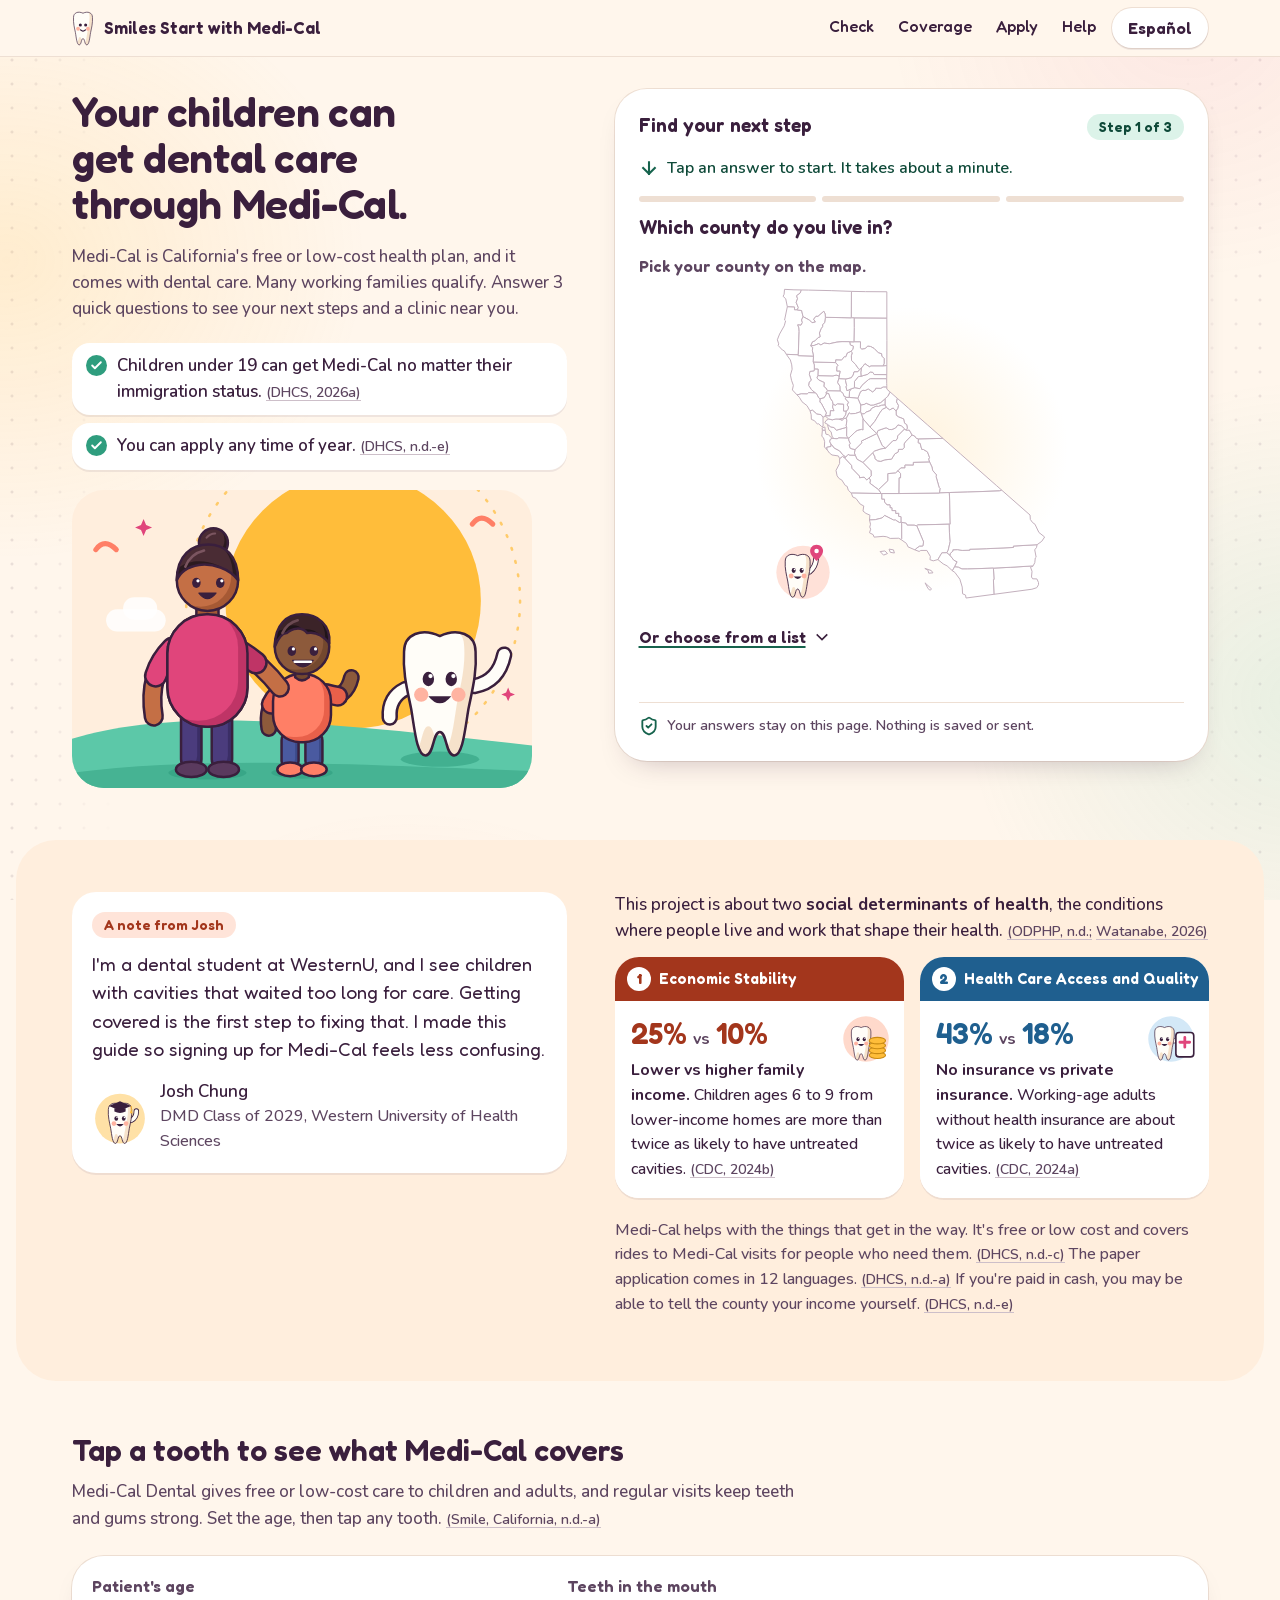
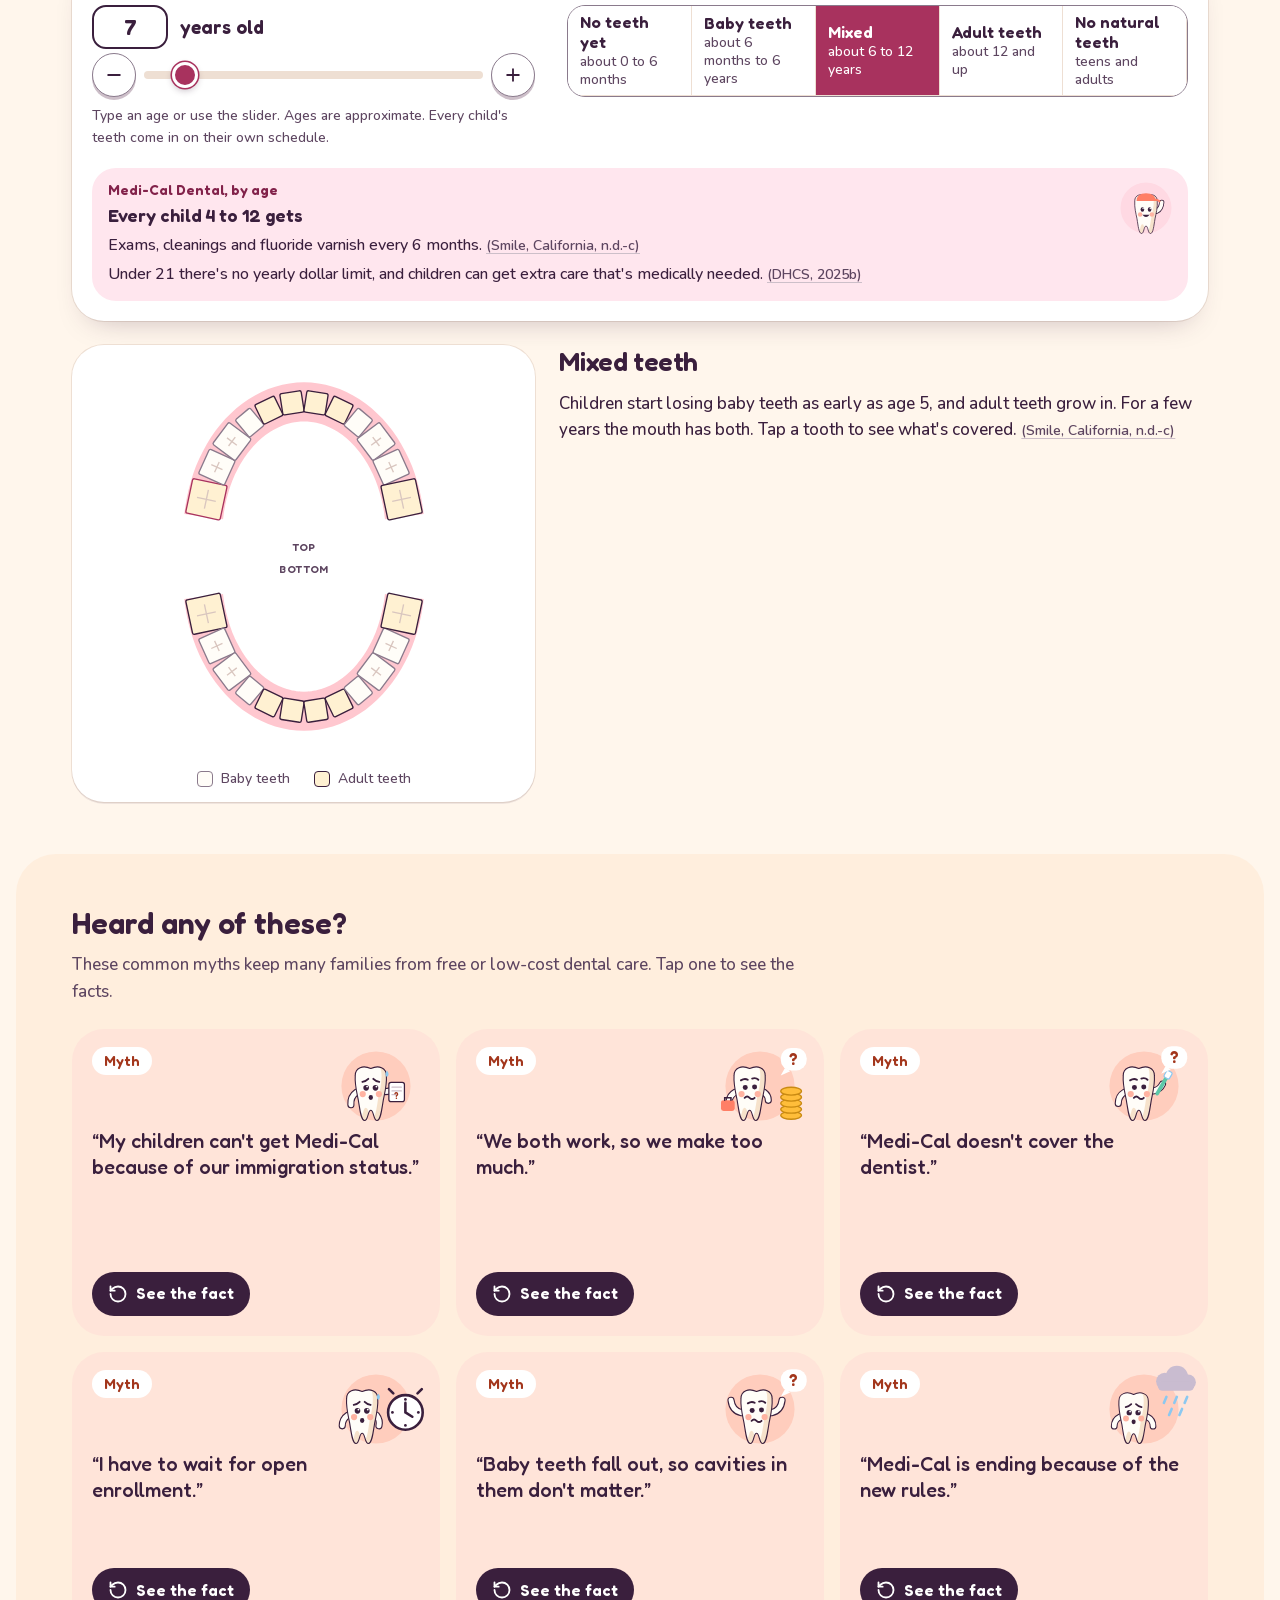
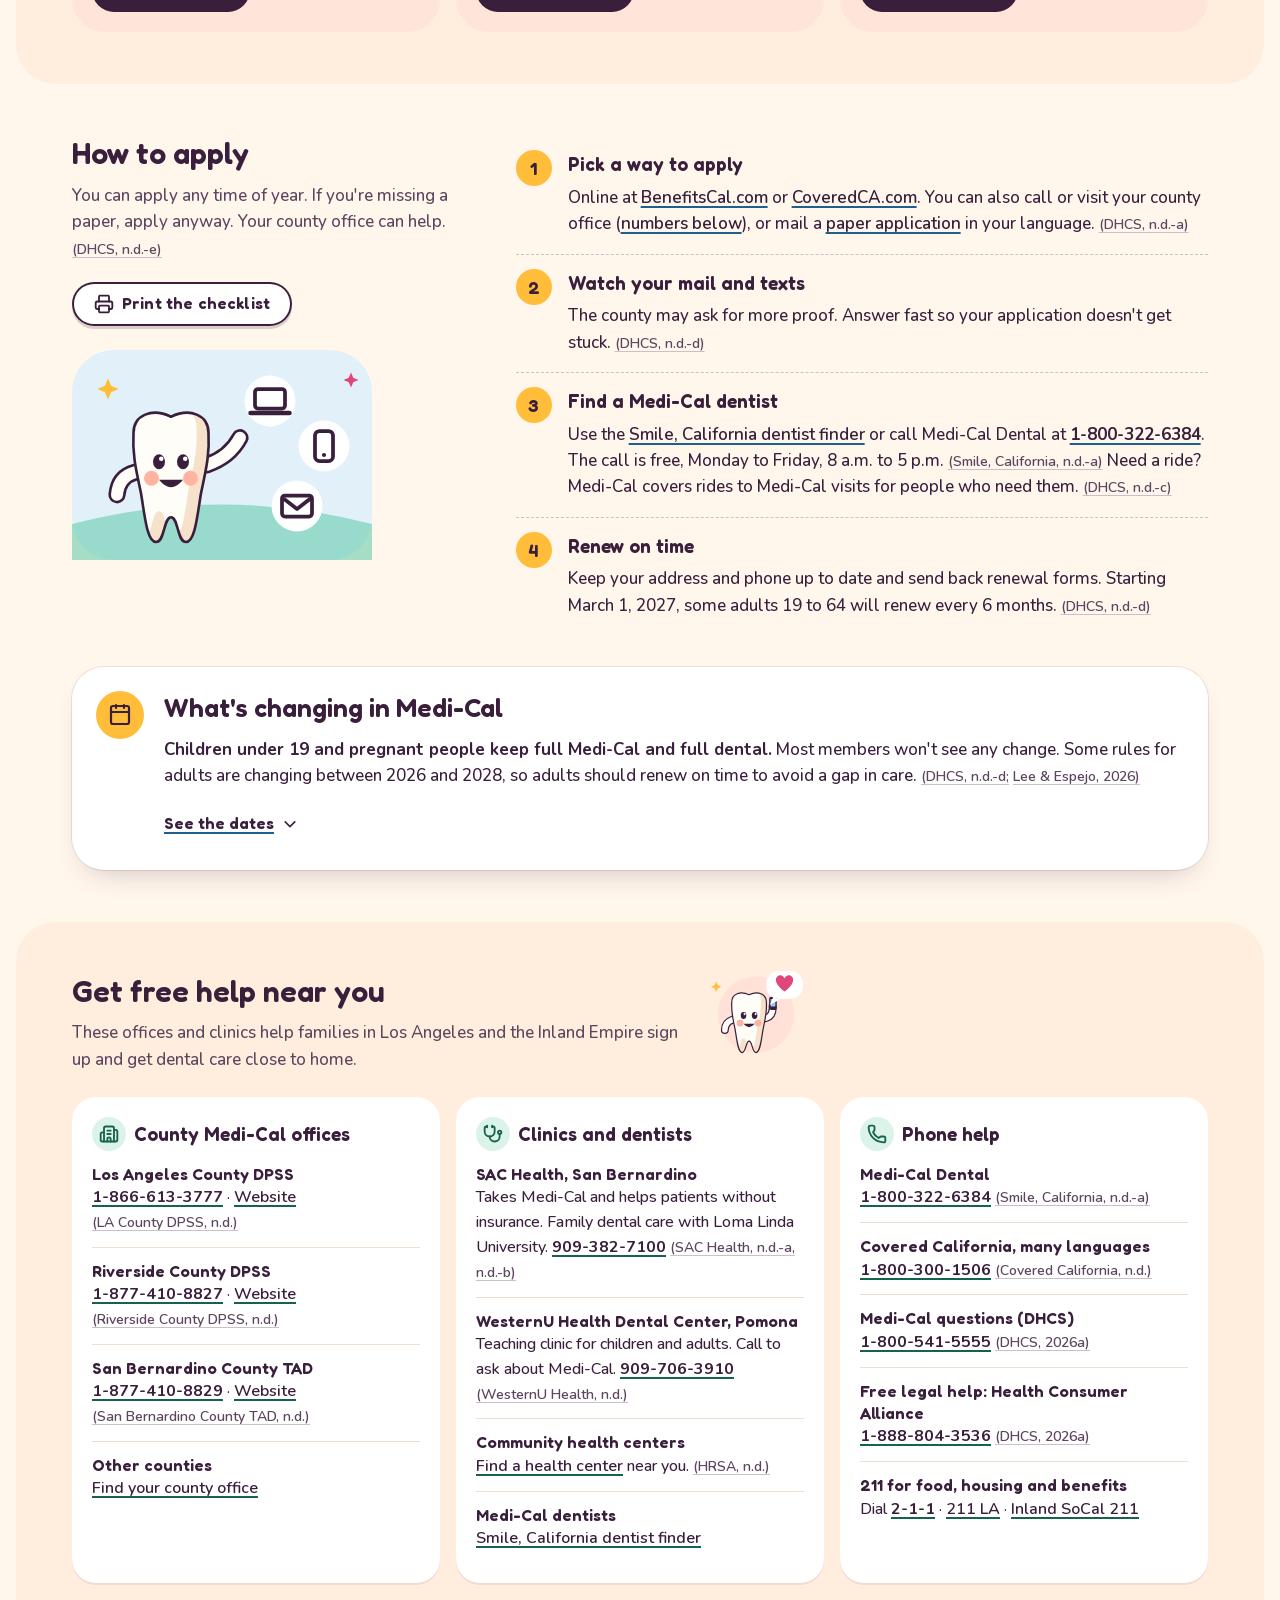
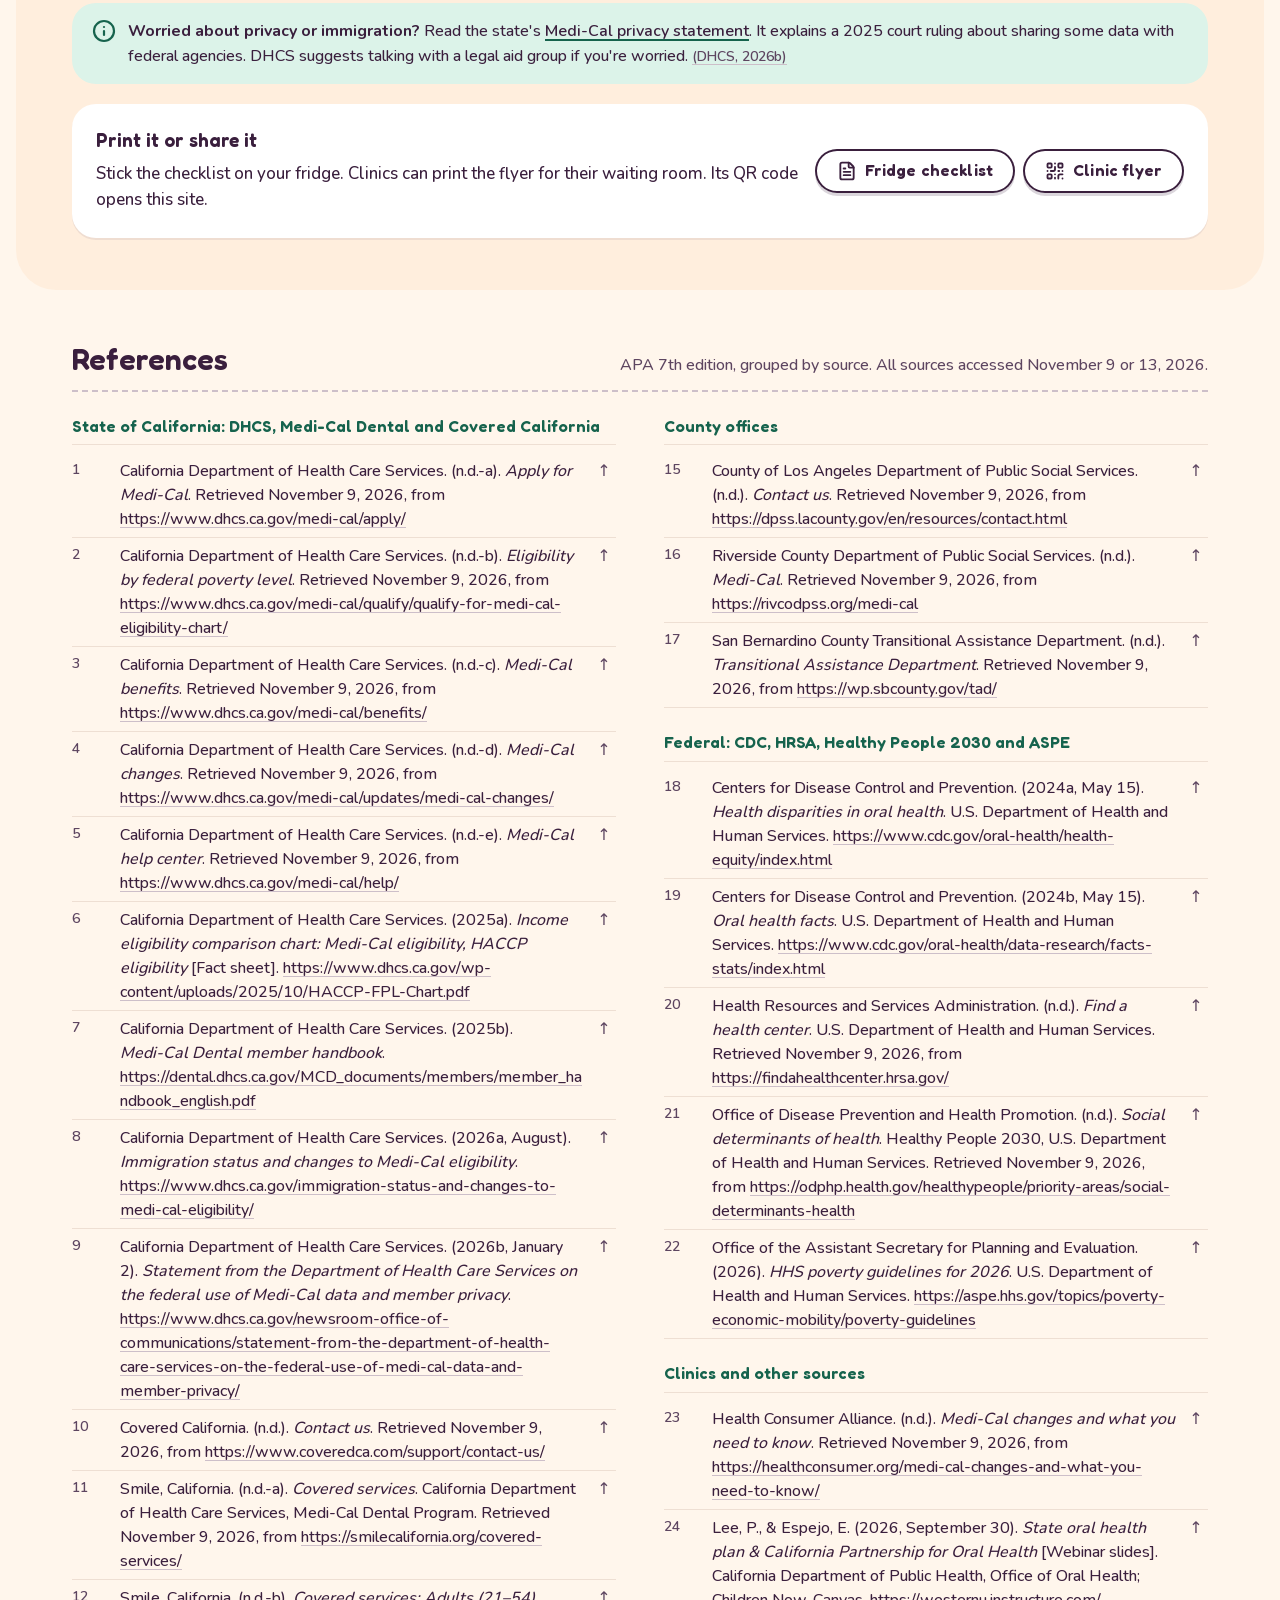
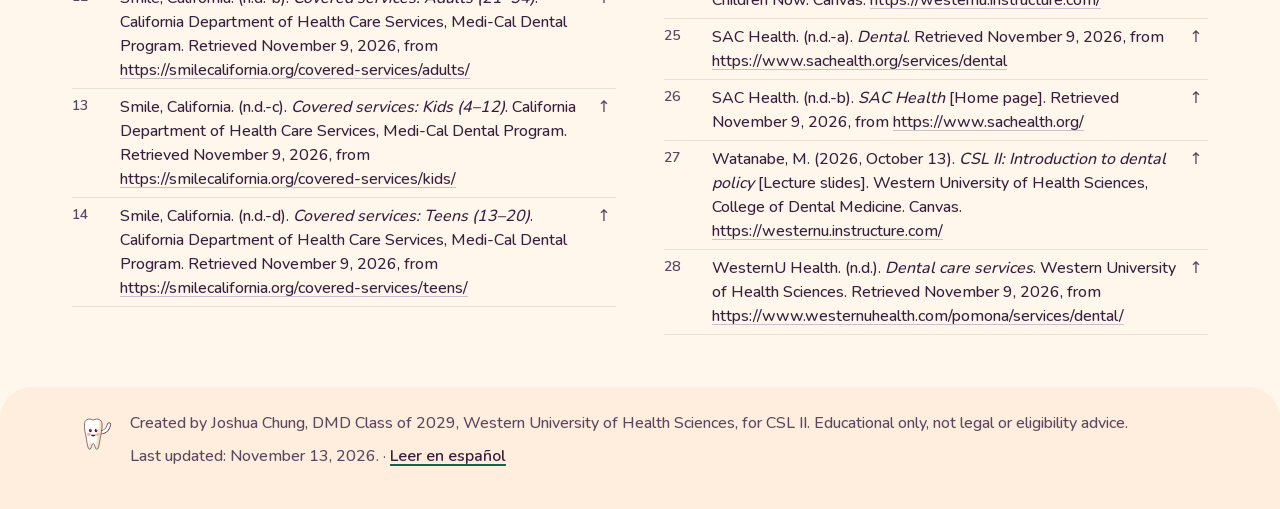
==== commit 47b26a4e: "Shade the people's legs like their shirts (EN + ES) Co-Authored-By: Claude Opus 5.5 <noreply@anthrop" ====
--- a/index.html
+++ b/index.html
@@ -71,7 +71,7 @@
         <li><svg class="ic" aria-hidden="true"><use href="#i-check"/></svg><span>Children under 19 can get <span class="nowrap">Medi-Cal</span> no matter their immigration status. <a class="cite" id="c-dhcs-imm-1" href="#ref-dhcs-imm">(DHCS, 2026a)</a></span></li>
         <li><svg class="ic" aria-hidden="true"><use href="#i-check"/></svg><span>You can apply any time of year. <a class="cite" id="c-dhcs-help-1" href="#ref-dhcs-help">(DHCS, n.d.-e)</a></span></li>
       </ul>
-      <!--ART:hero--><div class="hero-art" aria-hidden="true"><svg class="hero-scene" viewBox="0 60 540 350" aria-hidden="true" focusable="false"><rect y="60" width="540" height="350" fill="#ffeedd"/><circle cx="330" cy="190" r="150" fill="#ffbd3a"/><circle cx="330" cy="190" r="196" fill="none" stroke="#ffbd3a" stroke-width="3" stroke-dasharray="2 14" stroke-linecap="round" opacity=".7"/><path d="M28 130q10-14 24 0M470 100q10-14 24 0" fill="none" stroke="#ff7f66" stroke-width="6" stroke-linecap="round" stroke-linejoin="round"/><path d="M84 94L87.0 101.0L94 104L87.0 107.0L84 114L81.0 107.0L74 104L81.0 101.0Z" fill="#e0457b"/><path d="M512 292L514.4 297.6L520 300L514.4 302.4L512 308L509.6 302.4L504 300L509.6 297.6Z" fill="#e0457b"/><rect x="40" y="200" width="70" height="26" rx="13" fill="#fff" opacity=".85"/><rect x="60" y="186" width="40" height="26" rx="13" fill="#fff" opacity=".85"/><path d="M0 352C120 316 280 330 540 360V410H0Z" fill="#5cc8a8"/><path d="M0 392C160 372 320 382 540 390V410H0Z" fill="#46b393"/><ellipse cx="159" cy="392" rx="46" ry="8" fill="#2f9d7e" opacity=".55"/><ellipse cx="270" cy="392" rx="36" ry="7" fill="#2f9d7e" opacity=".55"/><g><path d="M140 328V376" fill="none" stroke="#3a1f3d" stroke-width="29.88" stroke-linecap="round"/><path d="M140 328V376" fill="none" stroke="#4b3c7d" stroke-width="24" stroke-linecap="round"/><path d="M176 328V376" fill="none" stroke="#3a1f3d" stroke-width="29.88" stroke-linecap="round"/><path d="M176 328V376" fill="none" stroke="#3b2e66" stroke-width="24" stroke-linecap="round"/><ellipse cx="140" cy="388" rx="18" ry="9" fill="#5a3a5e" stroke="#3a1f3d" stroke-width="2.94" stroke-linejoin="round"/><ellipse cx="178" cy="388" rx="18" ry="9" fill="#5a3a5e" stroke="#3a1f3d" stroke-width="2.94" stroke-linejoin="round"/><path d="M118 246q-30 30-22 80" fill="none" stroke="#3a1f3d" stroke-width="23.88" stroke-linecap="round"/><path d="M118 246q-30 30-22 80" fill="none" stroke="#c46f45" stroke-width="18" stroke-linecap="round"/><path d="M118 246q-30 30-22 80" fill="none" stroke="#3a1f3d" stroke-width="27.88" stroke-linecap="round" stroke-dasharray="38 200"/><path d="M118 246q-30 30-22 80" fill="none" stroke="#e0457b" stroke-width="22" stroke-linecap="round" stroke-dasharray="38 200"/><clipPath id="hp-b"><rect x="112" y="206" width="94" height="132" rx="46"/></clipPath><g clip-path="url(#hp-b)"><rect x="112" y="206" width="94" height="132" rx="46" fill="#bf3466"/><g transform="translate(-11 -7)"><rect x="112" y="206" width="94" height="132" rx="46" fill="#e0457b"/></g></g><rect x="112" y="206" width="94" height="132" rx="46" fill="none" stroke="#3a1f3d" stroke-width="2.94" stroke-linejoin="round"/><path d="M146 192h26v20q-13 9-26 0z" fill="#a65934" stroke="#3a1f3d" stroke-width="2.94" stroke-linejoin="round"/><clipPath id="hp-bun"><circle cx="166" cy="122" r="17"/></clipPath><g clip-path="url(#hp-bun)"><circle cx="166" cy="122" r="17" fill="#2b1a1f"/><g transform="translate(-4 -3)"><circle cx="166" cy="122" r="17" fill="#4a2c34"/></g></g><circle cx="166" cy="122" r="17" fill="none" stroke="#3a1f3d" stroke-width="2.94" stroke-linejoin="round"/><clipPath id="hp-h"><circle cx="159" cy="166" r="36"/></clipPath><g clip-path="url(#hp-h)"><circle cx="159" cy="166" r="36" fill="#a65934"/><g transform="translate(-8 -5)"><circle cx="159" cy="166" r="36" fill="#c46f45"/></g></g><circle cx="159" cy="166" r="36" fill="none" stroke="#3a1f3d" stroke-width="2.94" stroke-linejoin="round"/><clipPath id="hp-hr"><path d="M123 166c0-30 18-42 37-42s35 12 35 42c-10-14-30-20-46-18-12 2-22 8-26 18z"/></clipPath><g clip-path="url(#hp-hr)"><path d="M123 166c0-30 18-42 37-42s35 12 35 42c-10-14-30-20-46-18-12 2-22 8-26 18z" fill="#2b1a1f"/><g transform="translate(-6 -4)"><path d="M123 166c0-30 18-42 37-42s35 12 35 42c-10-14-30-20-46-18-12 2-22 8-26 18z" fill="#4a2c34"/></g></g><path d="M123 166c0-30 18-42 37-42s35 12 35 42c-10-14-30-20-46-18-12 2-22 8-26 18z" fill="none" stroke="#3a1f3d" stroke-width="2.94" stroke-linejoin="round"/><path d="M133 150q6-15 22-19" fill="none" stroke="#7b5560" stroke-width="3" stroke-linecap="round" stroke-linejoin="round"/><path d="M158 116q4-5 10-5" fill="none" stroke="#7b5560" stroke-width="2.5" stroke-linecap="round" stroke-linejoin="round"/><g class="blink"><ellipse cx="146" cy="169" rx="5" ry="6" fill="#3a1f3d"/><ellipse cx="174" cy="169" rx="5" ry="6" fill="#3a1f3d"/><circle cx="147.9" cy="166.6" r="1.9" fill="#fff"/><circle cx="175.9" cy="166.6" r="1.9" fill="#fff"/></g><path d="M149 181q10 13 20 0z" fill="#3a1f3d" stroke="#3a1f3d" stroke-width="1.5" stroke-linejoin="round"/></g><g><path d="M256 354V378" fill="none" stroke="#3a1f3d" stroke-width="25.88" stroke-linecap="round"/><path d="M256 354V378" fill="none" stroke="#4a5aa0" stroke-width="20" stroke-linecap="round"/><path d="M284 354V378" fill="none" stroke="#3a1f3d" stroke-width="25.88" stroke-linecap="round"/><path d="M284 354V378" fill="none" stroke="#3c4a88" stroke-width="20" stroke-linecap="round"/><ellipse cx="256" cy="388" rx="15" ry="8" fill="#ff7f66" stroke="#3a1f3d" stroke-width="2.94" stroke-linejoin="round"/><ellipse cx="284" cy="388" rx="15" ry="8" fill="#ff7f66" stroke="#3a1f3d" stroke-width="2.94" stroke-linejoin="round"/><path d="M242 300q-15 15-11 40" fill="none" stroke="#3a1f3d" stroke-width="19.88" stroke-linecap="round"/><path d="M242 300q-15 15-11 40" fill="none" stroke="#8d5a3b" stroke-width="14" stroke-linecap="round"/><path d="M242 300q-15 15-11 40" fill="none" stroke="#3a1f3d" stroke-width="24.88" stroke-linecap="round" stroke-dasharray="14 200"/><path d="M242 300q-15 15-11 40" fill="none" stroke="#e8604a" stroke-width="19" stroke-linecap="round" stroke-dasharray="14 200"/><path d="M300 300q22 6 28-20" fill="none" stroke="#3a1f3d" stroke-width="19.88" stroke-linecap="round"/><path d="M300 300q22 6 28-20" fill="none" stroke="#8d5a3b" stroke-width="14" stroke-linecap="round"/><path d="M298 299q8 2 14 3" fill="none" stroke="#3a1f3d" stroke-width="24.88" stroke-linecap="round"/><path d="M298 299q8 2 14 3" fill="none" stroke="#e8604a" stroke-width="19" stroke-linecap="round"/><clipPath id="hc-b"><rect x="236" y="276" width="68" height="80" rx="32"/></clipPath><g clip-path="url(#hc-b)"><rect x="236" y="276" width="68" height="80" rx="32" fill="#e8604a"/><g transform="translate(-8 -6)"><rect x="236" y="276" width="68" height="80" rx="32" fill="#ff7f66"/></g></g><rect x="236" y="276" width="68" height="80" rx="32" fill="none" stroke="#3a1f3d" stroke-width="2.94" stroke-linejoin="round"/><path d="M262 266h16v14q-8 7-16 0z" fill="#74482e" stroke="#3a1f3d" stroke-width="2.94" stroke-linejoin="round"/><clipPath id="hc-h"><circle cx="270" cy="244" r="32"/></clipPath><g clip-path="url(#hc-h)"><circle cx="270" cy="244" r="32" fill="#74482e"/><g transform="translate(-7 -5)"><circle cx="270" cy="244" r="32" fill="#8d5a3b"/></g></g><circle cx="270" cy="244" r="32" fill="none" stroke="#3a1f3d" stroke-width="2.94" stroke-linejoin="round"/><clipPath id="hc-hr"><path d="M238 244c0-26 14-38 32-38s34 12 32 34c-8-10-16-14-26-12-6-8-18-6-24 0-6 0-10 6-14 16z"/></clipPath><g clip-path="url(#hc-hr)"><path d="M238 244c0-26 14-38 32-38s34 12 32 34c-8-10-16-14-26-12-6-8-18-6-24 0-6 0-10 6-14 16z" fill="#1f1418"/><g transform="translate(-5 -4)"><path d="M238 244c0-26 14-38 32-38s34 12 32 34c-8-10-16-14-26-12-6-8-18-6-24 0-6 0-10 6-14 16z" fill="#3b2328"/></g></g><path d="M238 244c0-26 14-38 32-38s34 12 32 34c-8-10-16-14-26-12-6-8-18-6-24 0-6 0-10 6-14 16z" fill="none" stroke="#3a1f3d" stroke-width="2.94" stroke-linejoin="round"/><path d="M247 228q6-12 18-15" fill="none" stroke="#6b4a52" stroke-width="3" stroke-linecap="round" stroke-linejoin="round"/><g class="blink"><ellipse cx="258" cy="249" rx="5" ry="6" fill="#3a1f3d"/><ellipse cx="284" cy="249" rx="5" ry="6" fill="#3a1f3d"/><circle cx="259.9" cy="246.6" r="1.9" fill="#fff"/><circle cx="285.9" cy="246.6" r="1.9" fill="#fff"/></g><path d="M259 260q12 15 24 0z" fill="#3a1f3d" stroke="#3a1f3d" stroke-width="1.5" stroke-linejoin="round"/><path d="M261.5 261.6h19" fill="none" stroke="#fff" stroke-width="3" stroke-linecap="round" stroke-linejoin="round"/></g><path d="M198 250q26 16 46 42" fill="none" stroke="#3a1f3d" stroke-width="23.88" stroke-linecap="round"/><path d="M198 250q26 16 46 42" fill="none" stroke="#c46f45" stroke-width="18" stroke-linecap="round"/><path d="M198 250q26 16 46 42" fill="none" stroke="#3a1f3d" stroke-width="27.88" stroke-linecap="round" stroke-dasharray="22 200"/><path d="M198 250q26 16 46 42" fill="none" stroke="#bf3466" stroke-width="22" stroke-linecap="round" stroke-dasharray="22 200"/><clipPath id="hp-b2"><rect x="112" y="206" width="94" height="132" rx="46"/></clipPath><g clip-path="url(#hp-b2)"><rect x="112" y="206" width="94" height="132" rx="46" fill="#bf3466"/><g transform="translate(-11 -7)"><rect x="112" y="206" width="94" height="132" rx="46" fill="#e0457b"/></g></g><rect x="112" y="206" width="94" height="132" rx="46" fill="none" stroke="#3a1f3d" stroke-width="2.94" stroke-linejoin="round"/><ellipse cx="432" cy="376" rx="46" ry="9" fill="#2f9d7e" opacity=".55"/></svg><svg class="hero-buddy" viewBox="370 180 170 200" aria-hidden="true" focusable="false"><g transform="translate(331.2 191.4) scale(0.84)"><g class="wave"><path d="M168 118q34-6 42-44" fill="none" stroke="#3a1f3d" stroke-width="23" stroke-linecap="round"/><path d="M168 118q34-6 42-44" fill="none" stroke="#fffdf8" stroke-width="16" stroke-linecap="round"/></g><path d="M72 122q-24 12-22 40" fill="none" stroke="#3a1f3d" stroke-width="23" stroke-linecap="round"/><path d="M72 122q-24 12-22 40" fill="none" stroke="#fffdf8" stroke-width="16" stroke-linecap="round"/><use href="#bd-body"/><g class="blink"><g fill="#3a1f3d"><ellipse cx="104" cy="108" rx="8" ry="10"/><ellipse cx="136" cy="108" rx="8" ry="10"/></g><circle cx="107" cy="104" r="3" fill="#fff"/><circle cx="139" cy="104" r="3" fill="#fff"/></g><path d="M104 132q16 20 32 0z" fill="#3a1f3d"/></g></svg></div><!--/ART:hero-->
+      <!--ART:hero--><div class="hero-art" aria-hidden="true"><svg class="hero-scene" viewBox="0 60 540 350" aria-hidden="true" focusable="false"><rect y="60" width="540" height="350" fill="#ffeedd"/><circle cx="330" cy="190" r="150" fill="#ffbd3a"/><circle cx="330" cy="190" r="196" fill="none" stroke="#ffbd3a" stroke-width="3" stroke-dasharray="2 14" stroke-linecap="round" opacity=".7"/><path d="M28 130q10-14 24 0M470 100q10-14 24 0" fill="none" stroke="#ff7f66" stroke-width="6" stroke-linecap="round" stroke-linejoin="round"/><path d="M84 94L87.0 101.0L94 104L87.0 107.0L84 114L81.0 107.0L74 104L81.0 101.0Z" fill="#e0457b"/><path d="M512 292L514.4 297.6L520 300L514.4 302.4L512 308L509.6 302.4L504 300L509.6 297.6Z" fill="#e0457b"/><rect x="40" y="200" width="70" height="26" rx="13" fill="#fff" opacity=".85"/><rect x="60" y="186" width="40" height="26" rx="13" fill="#fff" opacity=".85"/><path d="M0 352C120 316 280 330 540 360V410H0Z" fill="#5cc8a8"/><path d="M0 392C160 372 320 382 540 390V410H0Z" fill="#46b393"/><ellipse cx="159" cy="392" rx="46" ry="8" fill="#2f9d7e" opacity=".55"/><ellipse cx="270" cy="392" rx="36" ry="7" fill="#2f9d7e" opacity=".55"/><g><clipPath id="hp-l1"><rect x="128" y="316" width="24" height="72" rx="12"/></clipPath><g clip-path="url(#hp-l1)"><rect x="128" y="316" width="24" height="72" rx="12" fill="#3b2e66"/><g transform="translate(-5 -4)"><rect x="128" y="316" width="24" height="72" rx="12" fill="#4b3c7d"/></g></g><rect x="128" y="316" width="24" height="72" rx="12" fill="none" stroke="#3a1f3d" stroke-width="2.94" stroke-linejoin="round"/><clipPath id="hp-l2"><rect x="164" y="316" width="24" height="72" rx="12"/></clipPath><g clip-path="url(#hp-l2)"><rect x="164" y="316" width="24" height="72" rx="12" fill="#3b2e66"/><g transform="translate(-5 -4)"><rect x="164" y="316" width="24" height="72" rx="12" fill="#4b3c7d"/></g></g><rect x="164" y="316" width="24" height="72" rx="12" fill="none" stroke="#3a1f3d" stroke-width="2.94" stroke-linejoin="round"/><ellipse cx="140" cy="388" rx="18" ry="9" fill="#5a3a5e" stroke="#3a1f3d" stroke-width="2.94" stroke-linejoin="round"/><ellipse cx="178" cy="388" rx="18" ry="9" fill="#5a3a5e" stroke="#3a1f3d" stroke-width="2.94" stroke-linejoin="round"/><path d="M118 246q-30 30-22 80" fill="none" stroke="#3a1f3d" stroke-width="23.88" stroke-linecap="round"/><path d="M118 246q-30 30-22 80" fill="none" stroke="#c46f45" stroke-width="18" stroke-linecap="round"/><path d="M118 246q-30 30-22 80" fill="none" stroke="#3a1f3d" stroke-width="27.88" stroke-linecap="round" stroke-dasharray="38 200"/><path d="M118 246q-30 30-22 80" fill="none" stroke="#e0457b" stroke-width="22" stroke-linecap="round" stroke-dasharray="38 200"/><clipPath id="hp-b"><rect x="112" y="206" width="94" height="132" rx="46"/></clipPath><g clip-path="url(#hp-b)"><rect x="112" y="206" width="94" height="132" rx="46" fill="#bf3466"/><g transform="translate(-11 -7)"><rect x="112" y="206" width="94" height="132" rx="46" fill="#e0457b"/></g></g><rect x="112" y="206" width="94" height="132" rx="46" fill="none" stroke="#3a1f3d" stroke-width="2.94" stroke-linejoin="round"/><path d="M146 192h26v20q-13 9-26 0z" fill="#a65934" stroke="#3a1f3d" stroke-width="2.94" stroke-linejoin="round"/><clipPath id="hp-bun"><circle cx="166" cy="122" r="17"/></clipPath><g clip-path="url(#hp-bun)"><circle cx="166" cy="122" r="17" fill="#2b1a1f"/><g transform="translate(-4 -3)"><circle cx="166" cy="122" r="17" fill="#4a2c34"/></g></g><circle cx="166" cy="122" r="17" fill="none" stroke="#3a1f3d" stroke-width="2.94" stroke-linejoin="round"/><clipPath id="hp-h"><circle cx="159" cy="166" r="36"/></clipPath><g clip-path="url(#hp-h)"><circle cx="159" cy="166" r="36" fill="#a65934"/><g transform="translate(-8 -5)"><circle cx="159" cy="166" r="36" fill="#c46f45"/></g></g><circle cx="159" cy="166" r="36" fill="none" stroke="#3a1f3d" stroke-width="2.94" stroke-linejoin="round"/><clipPath id="hp-hr"><path d="M123 166c0-30 18-42 37-42s35 12 35 42c-10-14-30-20-46-18-12 2-22 8-26 18z"/></clipPath><g clip-path="url(#hp-hr)"><path d="M123 166c0-30 18-42 37-42s35 12 35 42c-10-14-30-20-46-18-12 2-22 8-26 18z" fill="#2b1a1f"/><g transform="translate(-6 -4)"><path d="M123 166c0-30 18-42 37-42s35 12 35 42c-10-14-30-20-46-18-12 2-22 8-26 18z" fill="#4a2c34"/></g></g><path d="M123 166c0-30 18-42 37-42s35 12 35 42c-10-14-30-20-46-18-12 2-22 8-26 18z" fill="none" stroke="#3a1f3d" stroke-width="2.94" stroke-linejoin="round"/><path d="M133 150q6-15 22-19" fill="none" stroke="#7b5560" stroke-width="3" stroke-linecap="round" stroke-linejoin="round"/><path d="M158 116q4-5 10-5" fill="none" stroke="#7b5560" stroke-width="2.5" stroke-linecap="round" stroke-linejoin="round"/><g class="blink"><ellipse cx="146" cy="169" rx="5" ry="6" fill="#3a1f3d"/><ellipse cx="174" cy="169" rx="5" ry="6" fill="#3a1f3d"/><circle cx="147.9" cy="166.6" r="1.9" fill="#fff"/><circle cx="175.9" cy="166.6" r="1.9" fill="#fff"/></g><path d="M149 181q10 13 20 0z" fill="#3a1f3d" stroke="#3a1f3d" stroke-width="1.5" stroke-linejoin="round"/></g><g><clipPath id="hc-l1"><rect x="246" y="344" width="20" height="44" rx="10"/></clipPath><g clip-path="url(#hc-l1)"><rect x="246" y="344" width="20" height="44" rx="10" fill="#3c4a88"/><g transform="translate(-4 -3)"><rect x="246" y="344" width="20" height="44" rx="10" fill="#4a5aa0"/></g></g><rect x="246" y="344" width="20" height="44" rx="10" fill="none" stroke="#3a1f3d" stroke-width="2.94" stroke-linejoin="round"/><clipPath id="hc-l2"><rect x="274" y="344" width="20" height="44" rx="10"/></clipPath><g clip-path="url(#hc-l2)"><rect x="274" y="344" width="20" height="44" rx="10" fill="#3c4a88"/><g transform="translate(-4 -3)"><rect x="274" y="344" width="20" height="44" rx="10" fill="#4a5aa0"/></g></g><rect x="274" y="344" width="20" height="44" rx="10" fill="none" stroke="#3a1f3d" stroke-width="2.94" stroke-linejoin="round"/><ellipse cx="256" cy="388" rx="15" ry="8" fill="#ff7f66" stroke="#3a1f3d" stroke-width="2.94" stroke-linejoin="round"/><ellipse cx="284" cy="388" rx="15" ry="8" fill="#ff7f66" stroke="#3a1f3d" stroke-width="2.94" stroke-linejoin="round"/><path d="M242 300q-15 15-11 40" fill="none" stroke="#3a1f3d" stroke-width="19.88" stroke-linecap="round"/><path d="M242 300q-15 15-11 40" fill="none" stroke="#8d5a3b" stroke-width="14" stroke-linecap="round"/><path d="M242 300q-15 15-11 40" fill="none" stroke="#3a1f3d" stroke-width="24.88" stroke-linecap="round" stroke-dasharray="14 200"/><path d="M242 300q-15 15-11 40" fill="none" stroke="#e8604a" stroke-width="19" stroke-linecap="round" stroke-dasharray="14 200"/><path d="M300 300q22 6 28-20" fill="none" stroke="#3a1f3d" stroke-width="19.88" stroke-linecap="round"/><path d="M300 300q22 6 28-20" fill="none" stroke="#8d5a3b" stroke-width="14" stroke-linecap="round"/><path d="M298 299q8 2 14 3" fill="none" stroke="#3a1f3d" stroke-width="24.88" stroke-linecap="round"/><path d="M298 299q8 2 14 3" fill="none" stroke="#e8604a" stroke-width="19" stroke-linecap="round"/><clipPath id="hc-b"><rect x="236" y="276" width="68" height="80" rx="32"/></clipPath><g clip-path="url(#hc-b)"><rect x="236" y="276" width="68" height="80" rx="32" fill="#e8604a"/><g transform="translate(-8 -6)"><rect x="236" y="276" width="68" height="80" rx="32" fill="#ff7f66"/></g></g><rect x="236" y="276" width="68" height="80" rx="32" fill="none" stroke="#3a1f3d" stroke-width="2.94" stroke-linejoin="round"/><path d="M262 266h16v14q-8 7-16 0z" fill="#74482e" stroke="#3a1f3d" stroke-width="2.94" stroke-linejoin="round"/><clipPath id="hc-h"><circle cx="270" cy="244" r="32"/></clipPath><g clip-path="url(#hc-h)"><circle cx="270" cy="244" r="32" fill="#74482e"/><g transform="translate(-7 -5)"><circle cx="270" cy="244" r="32" fill="#8d5a3b"/></g></g><circle cx="270" cy="244" r="32" fill="none" stroke="#3a1f3d" stroke-width="2.94" stroke-linejoin="round"/><clipPath id="hc-hr"><path d="M238 244c0-26 14-38 32-38s34 12 32 34c-8-10-16-14-26-12-6-8-18-6-24 0-6 0-10 6-14 16z"/></clipPath><g clip-path="url(#hc-hr)"><path d="M238 244c0-26 14-38 32-38s34 12 32 34c-8-10-16-14-26-12-6-8-18-6-24 0-6 0-10 6-14 16z" fill="#1f1418"/><g transform="translate(-5 -4)"><path d="M238 244c0-26 14-38 32-38s34 12 32 34c-8-10-16-14-26-12-6-8-18-6-24 0-6 0-10 6-14 16z" fill="#3b2328"/></g></g><path d="M238 244c0-26 14-38 32-38s34 12 32 34c-8-10-16-14-26-12-6-8-18-6-24 0-6 0-10 6-14 16z" fill="none" stroke="#3a1f3d" stroke-width="2.94" stroke-linejoin="round"/><path d="M247 228q6-12 18-15" fill="none" stroke="#6b4a52" stroke-width="3" stroke-linecap="round" stroke-linejoin="round"/><g class="blink"><ellipse cx="258" cy="249" rx="5" ry="6" fill="#3a1f3d"/><ellipse cx="284" cy="249" rx="5" ry="6" fill="#3a1f3d"/><circle cx="259.9" cy="246.6" r="1.9" fill="#fff"/><circle cx="285.9" cy="246.6" r="1.9" fill="#fff"/></g><path d="M259 260q12 15 24 0z" fill="#3a1f3d" stroke="#3a1f3d" stroke-width="1.5" stroke-linejoin="round"/><path d="M261.5 261.6h19" fill="none" stroke="#fff" stroke-width="3" stroke-linecap="round" stroke-linejoin="round"/></g><path d="M198 250q26 16 46 42" fill="none" stroke="#3a1f3d" stroke-width="23.88" stroke-linecap="round"/><path d="M198 250q26 16 46 42" fill="none" stroke="#c46f45" stroke-width="18" stroke-linecap="round"/><path d="M198 250q26 16 46 42" fill="none" stroke="#3a1f3d" stroke-width="27.88" stroke-linecap="round" stroke-dasharray="22 200"/><path d="M198 250q26 16 46 42" fill="none" stroke="#bf3466" stroke-width="22" stroke-linecap="round" stroke-dasharray="22 200"/><clipPath id="hp-b2"><rect x="112" y="206" width="94" height="132" rx="46"/></clipPath><g clip-path="url(#hp-b2)"><rect x="112" y="206" width="94" height="132" rx="46" fill="#bf3466"/><g transform="translate(-11 -7)"><rect x="112" y="206" width="94" height="132" rx="46" fill="#e0457b"/></g></g><rect x="112" y="206" width="94" height="132" rx="46" fill="none" stroke="#3a1f3d" stroke-width="2.94" stroke-linejoin="round"/><ellipse cx="432" cy="376" rx="46" ry="9" fill="#2f9d7e" opacity=".55"/></svg><svg class="hero-buddy" viewBox="370 180 170 200" aria-hidden="true" focusable="false"><g transform="translate(331.2 191.4) scale(0.84)"><g class="wave"><path d="M168 118q34-6 42-44" fill="none" stroke="#3a1f3d" stroke-width="23" stroke-linecap="round"/><path d="M168 118q34-6 42-44" fill="none" stroke="#fffdf8" stroke-width="16" stroke-linecap="round"/></g><path d="M72 122q-24 12-22 40" fill="none" stroke="#3a1f3d" stroke-width="23" stroke-linecap="round"/><path d="M72 122q-24 12-22 40" fill="none" stroke="#fffdf8" stroke-width="16" stroke-linecap="round"/><use href="#bd-body"/><g class="blink"><g fill="#3a1f3d"><ellipse cx="104" cy="108" rx="8" ry="10"/><ellipse cx="136" cy="108" rx="8" ry="10"/></g><circle cx="107" cy="104" r="3" fill="#fff"/><circle cx="139" cy="104" r="3" fill="#fff"/></g><path d="M104 132q16 20 32 0z" fill="#3a1f3d"/></g></svg></div><!--/ART:hero-->
     </div>
 
     <div class="flow" id="flow">
